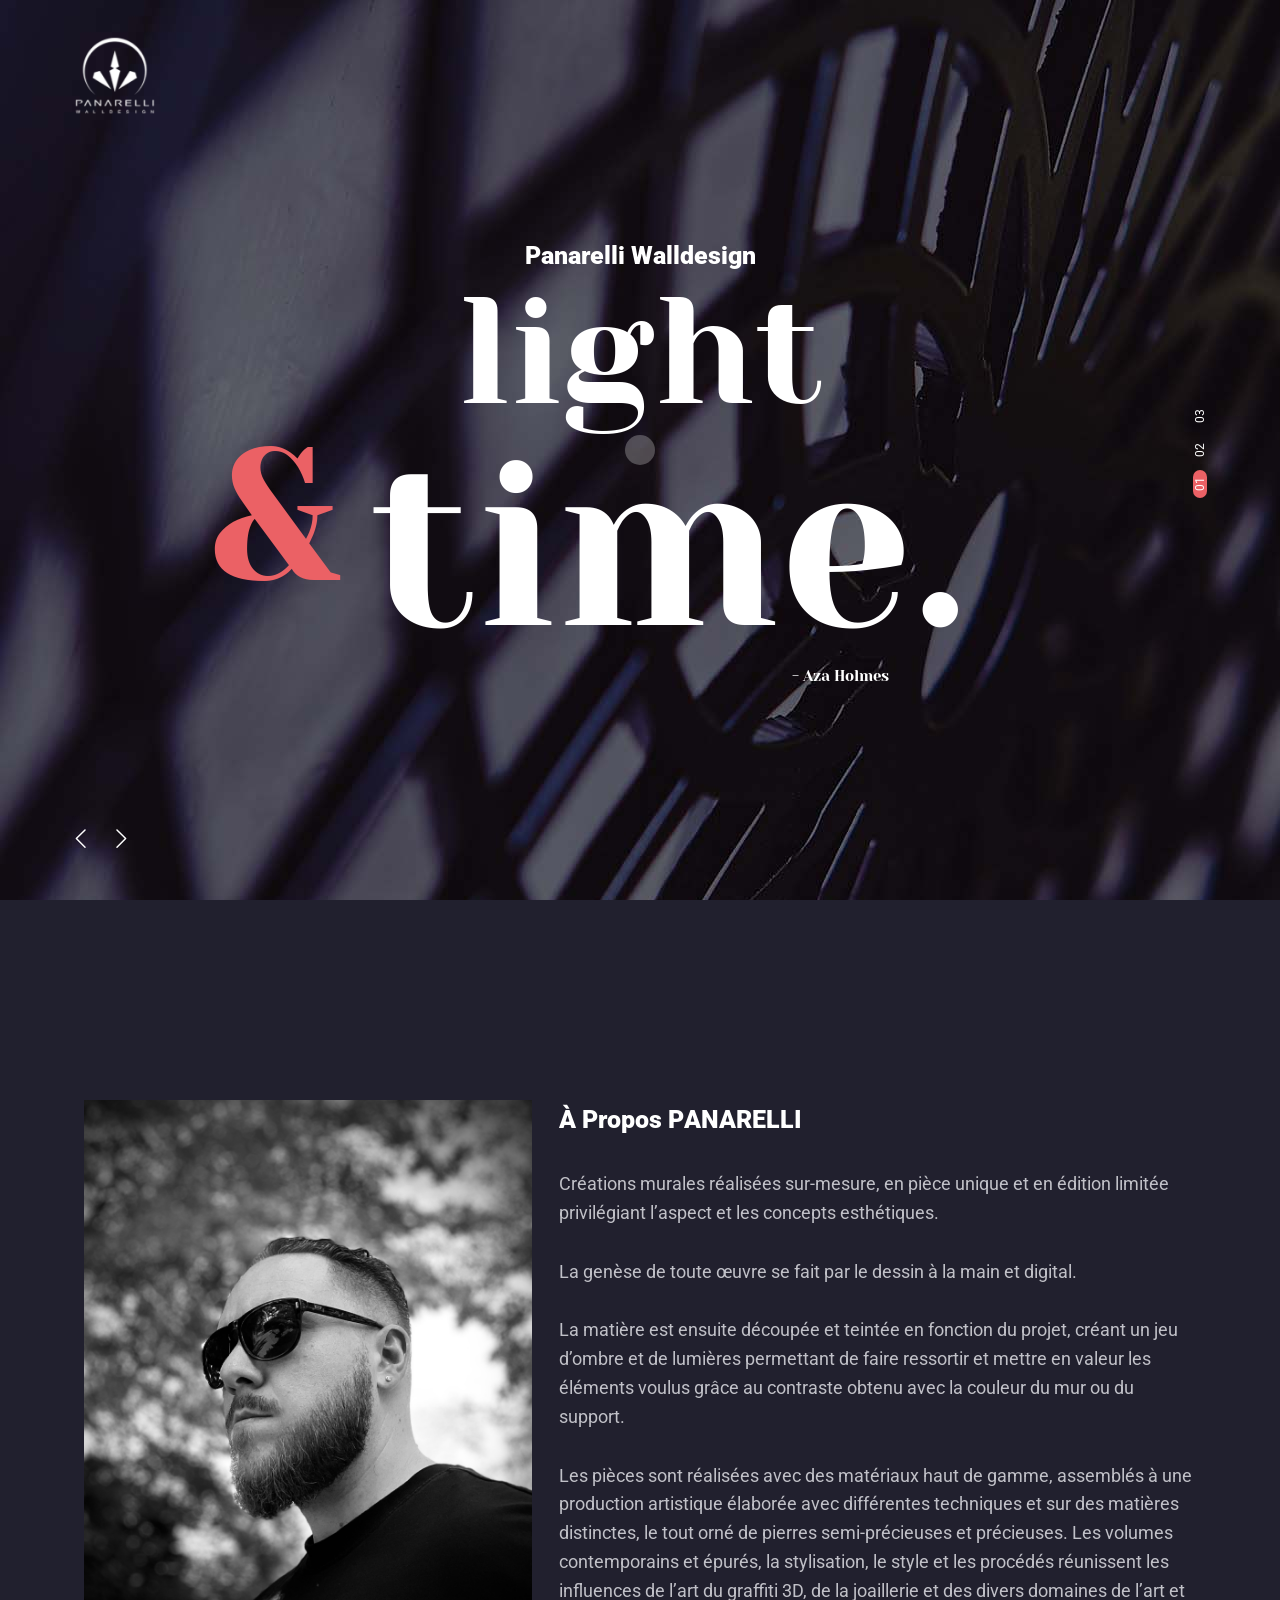
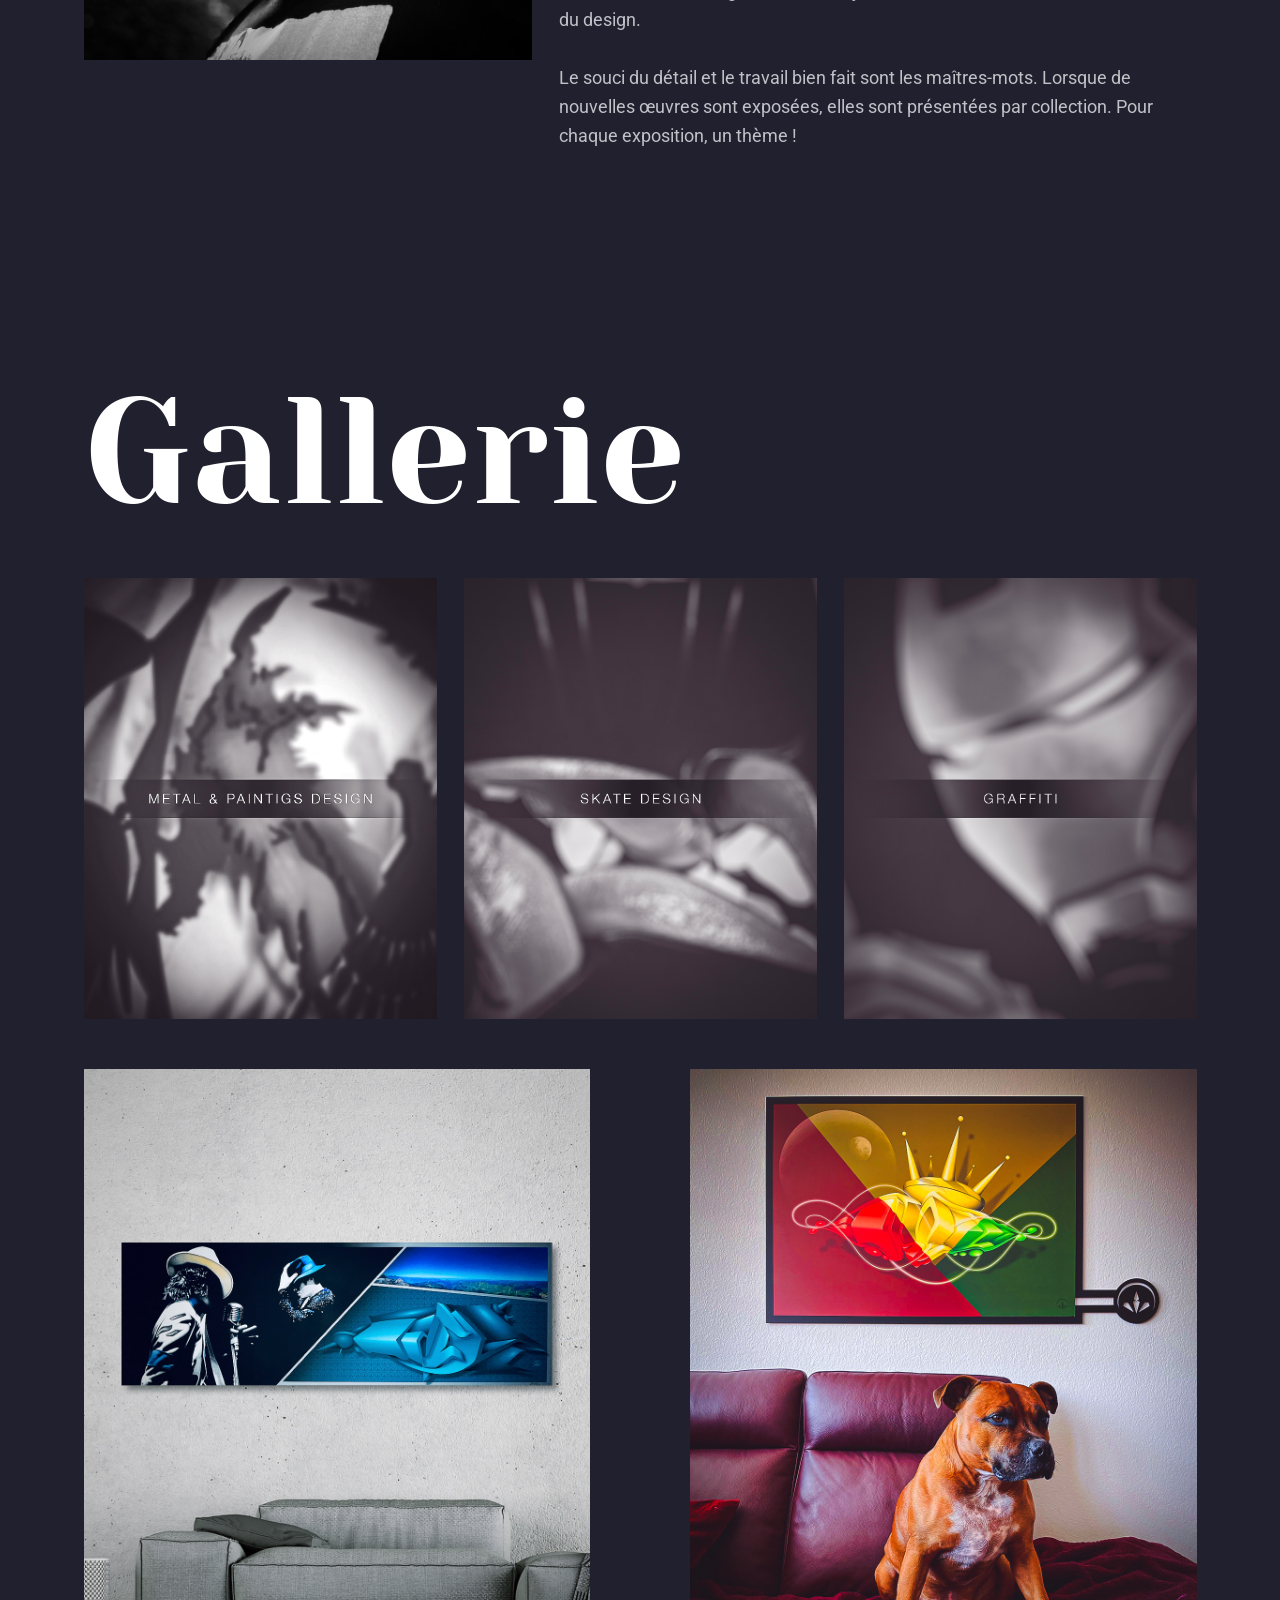
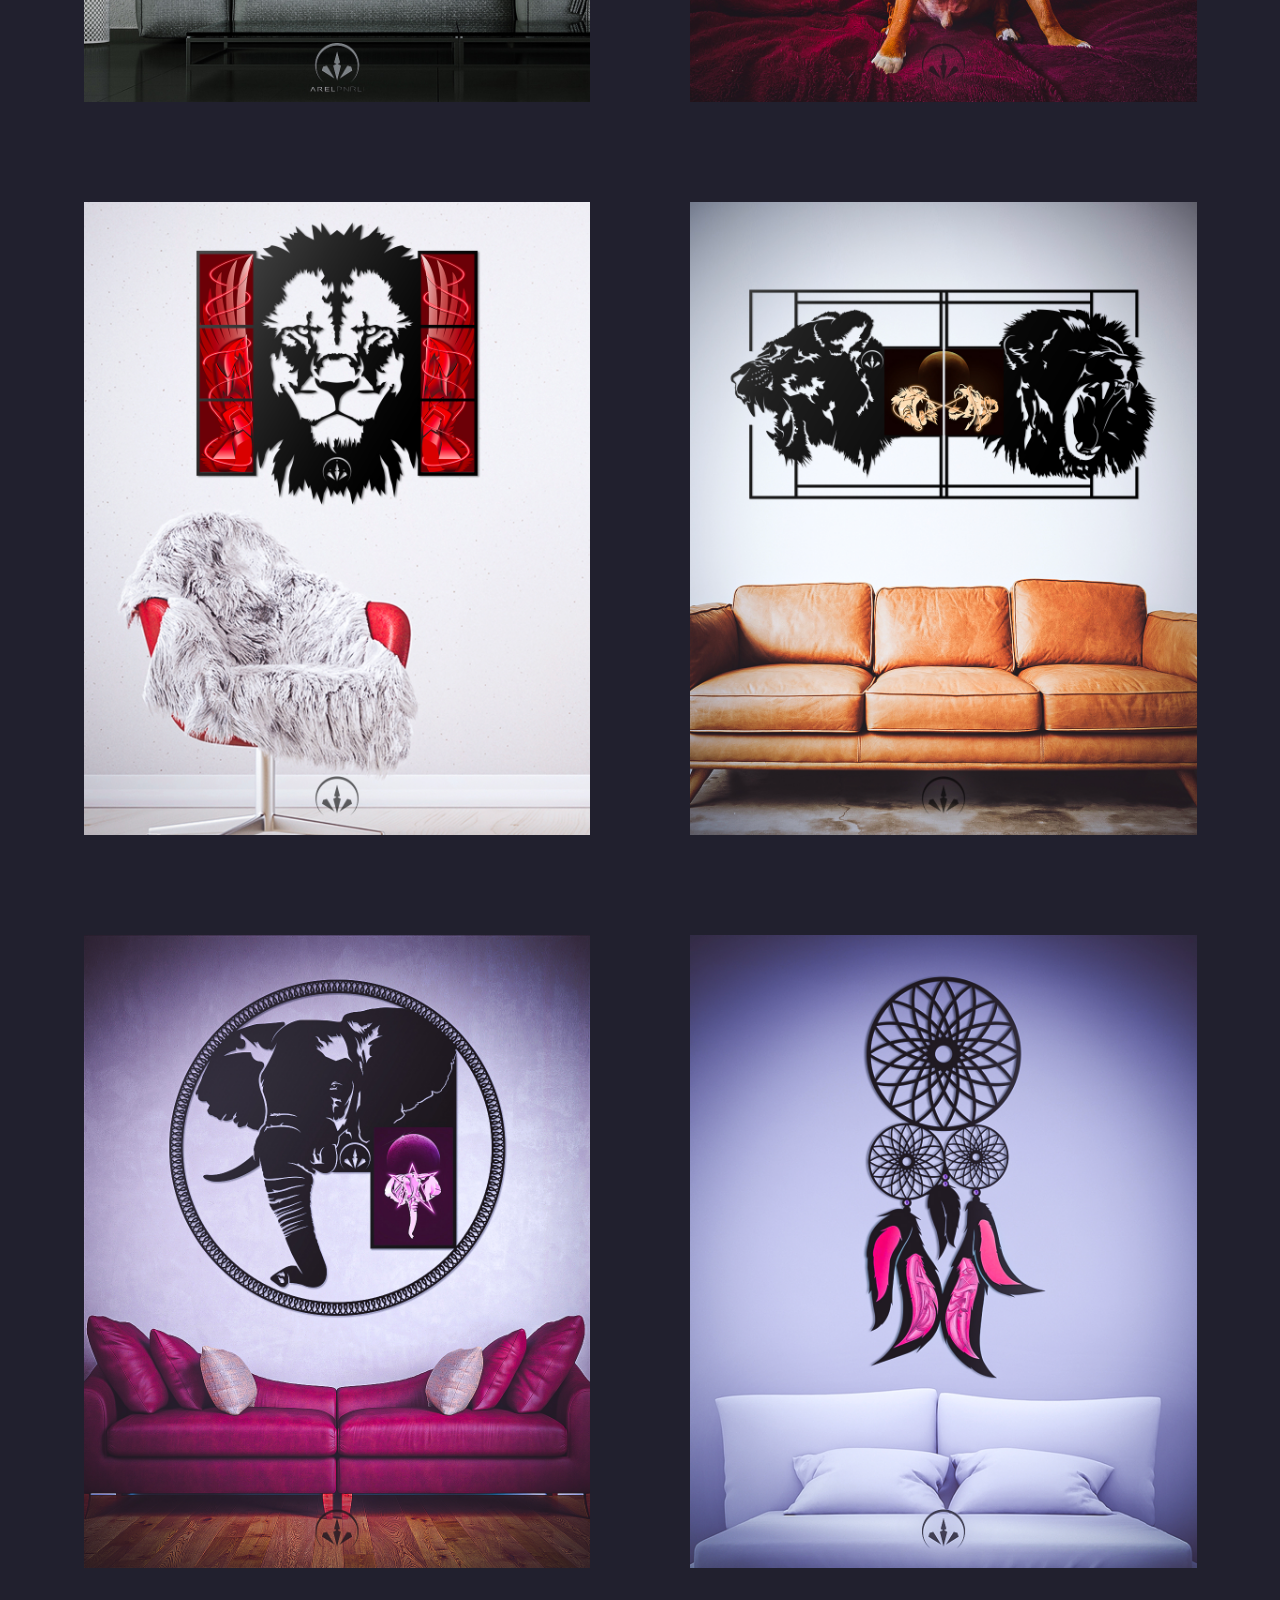
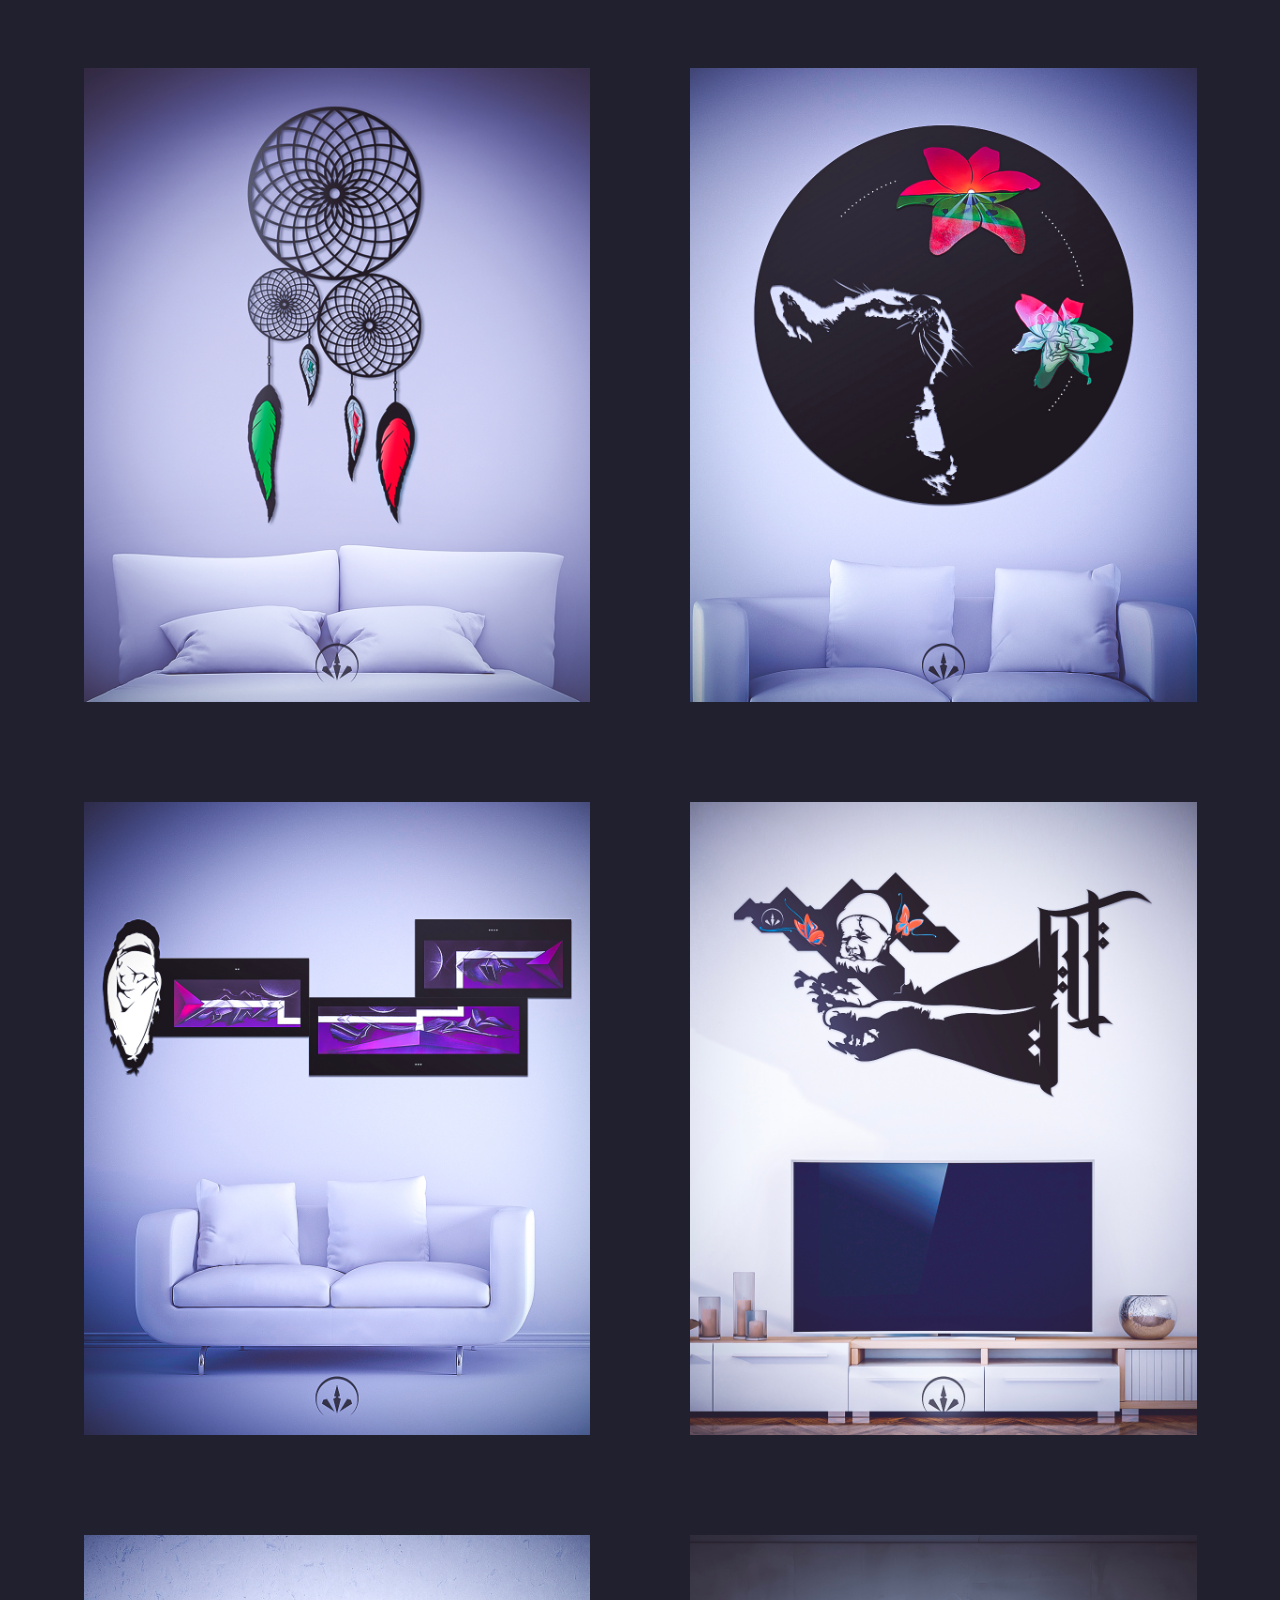
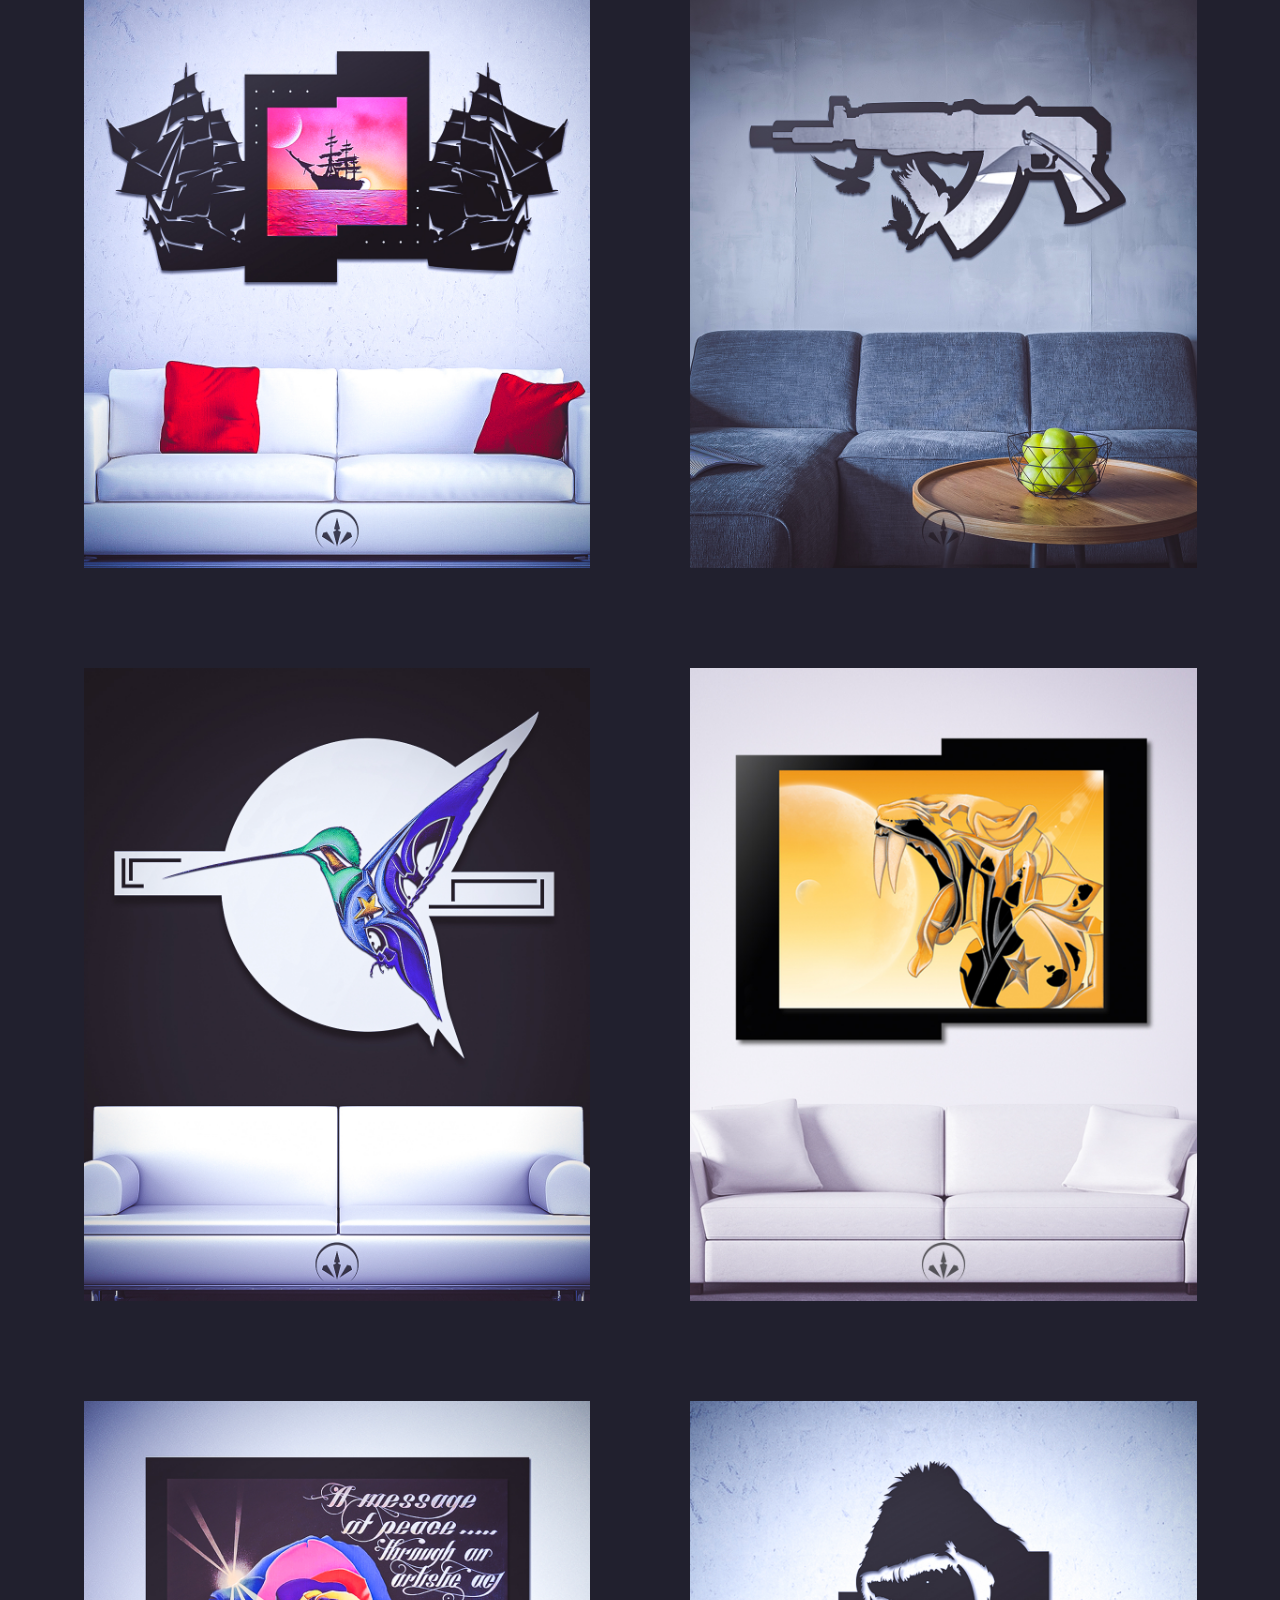
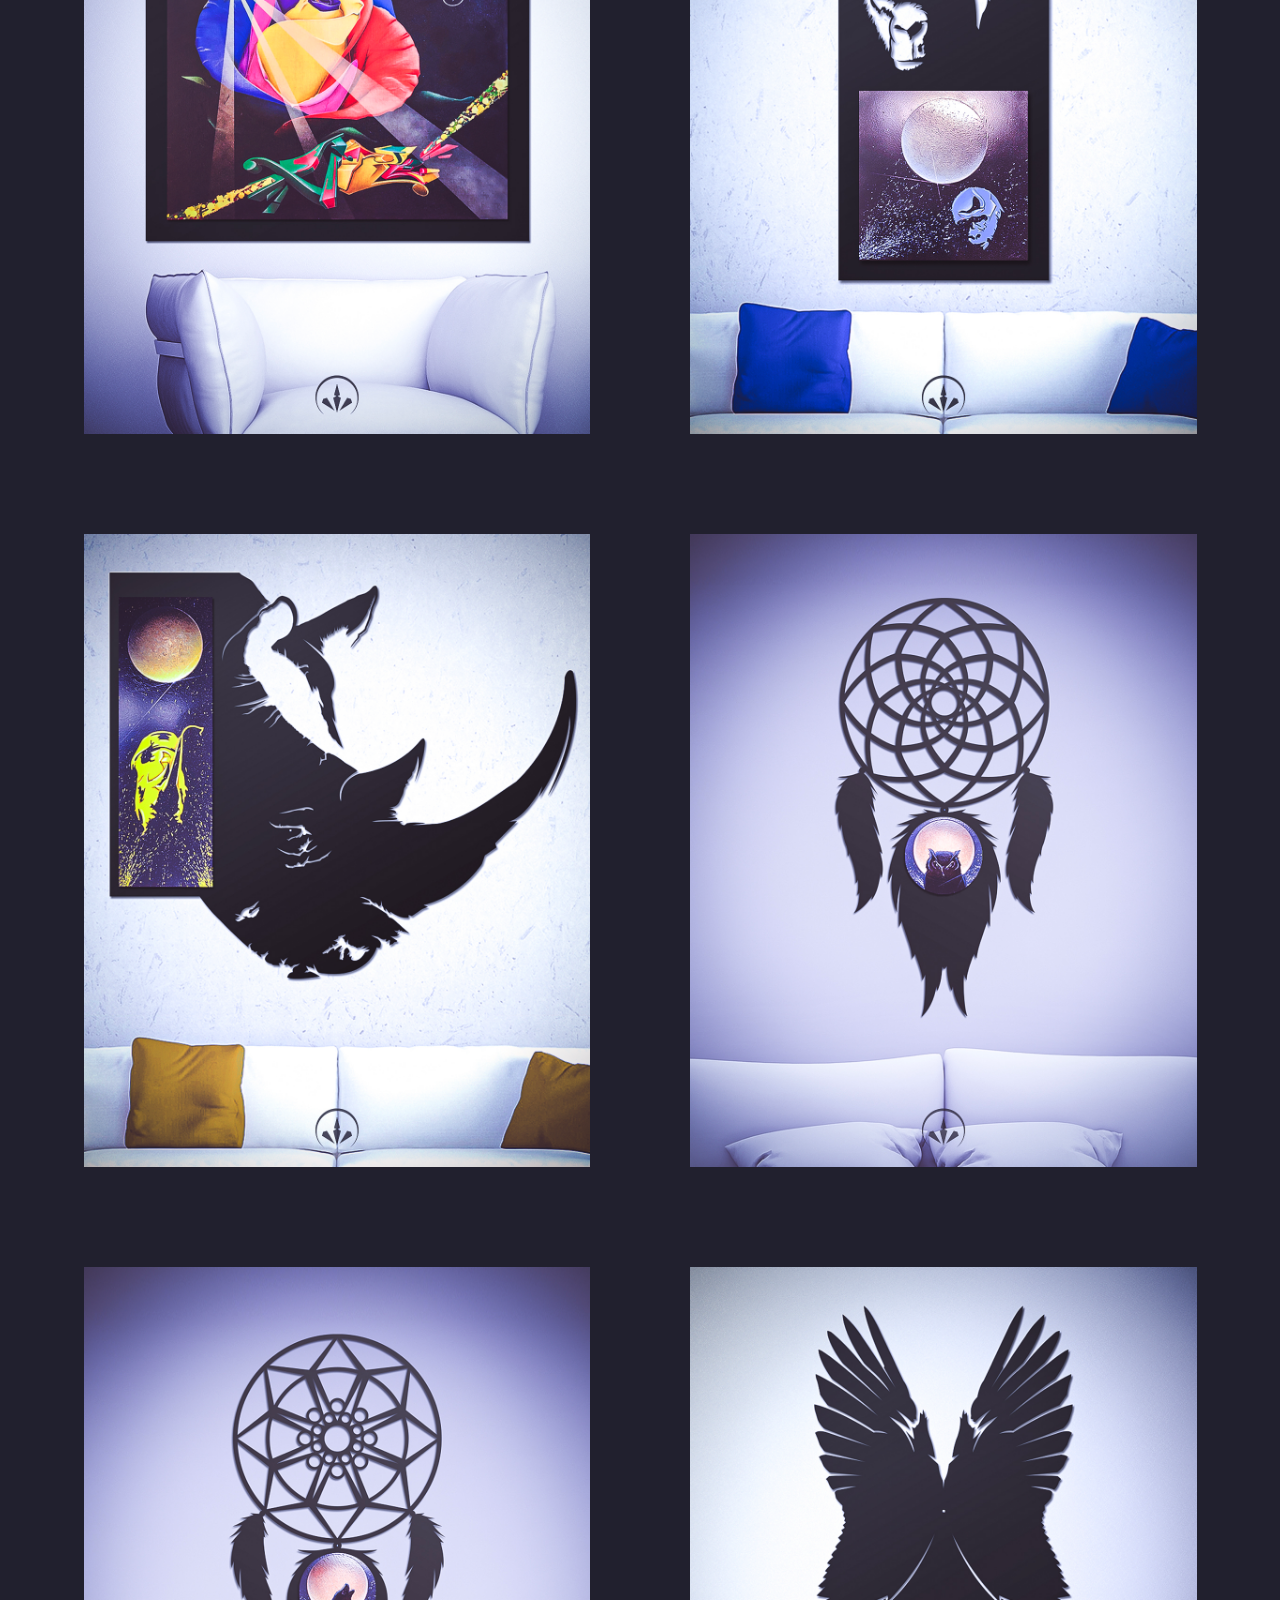
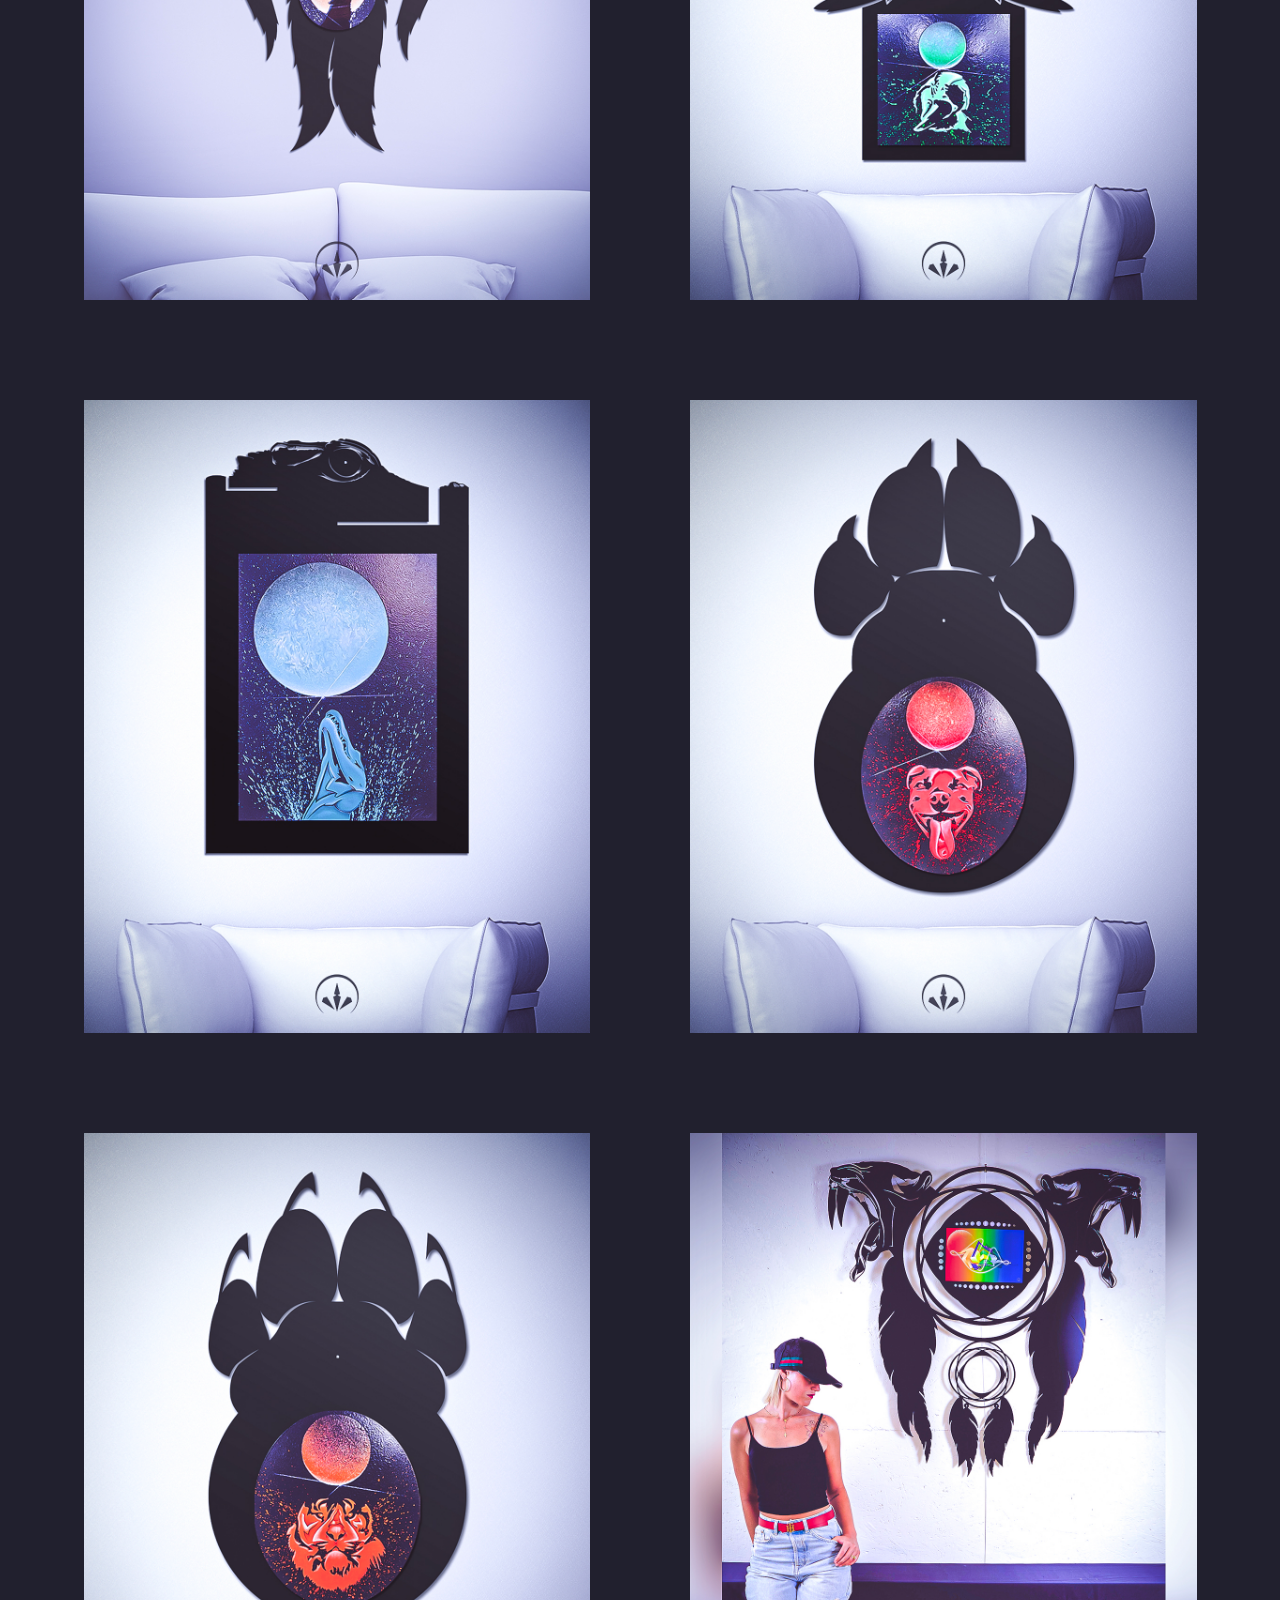
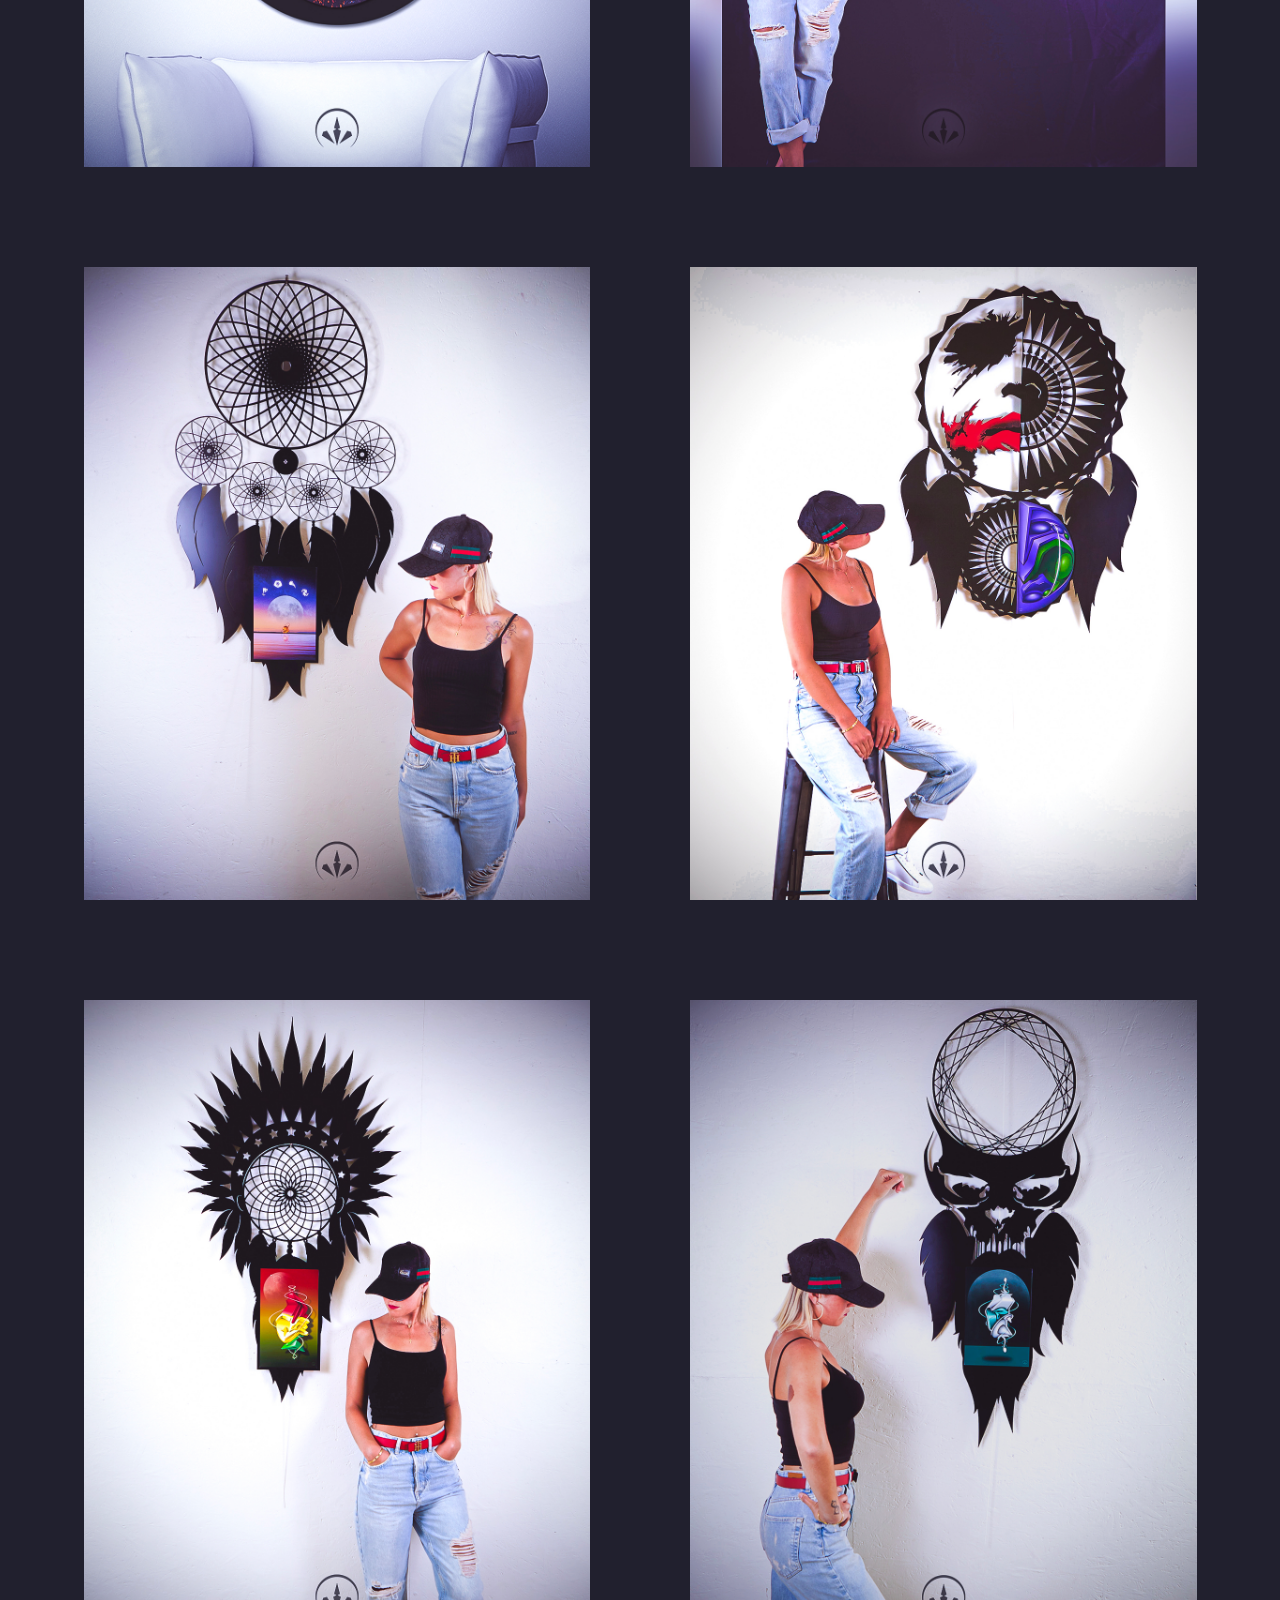
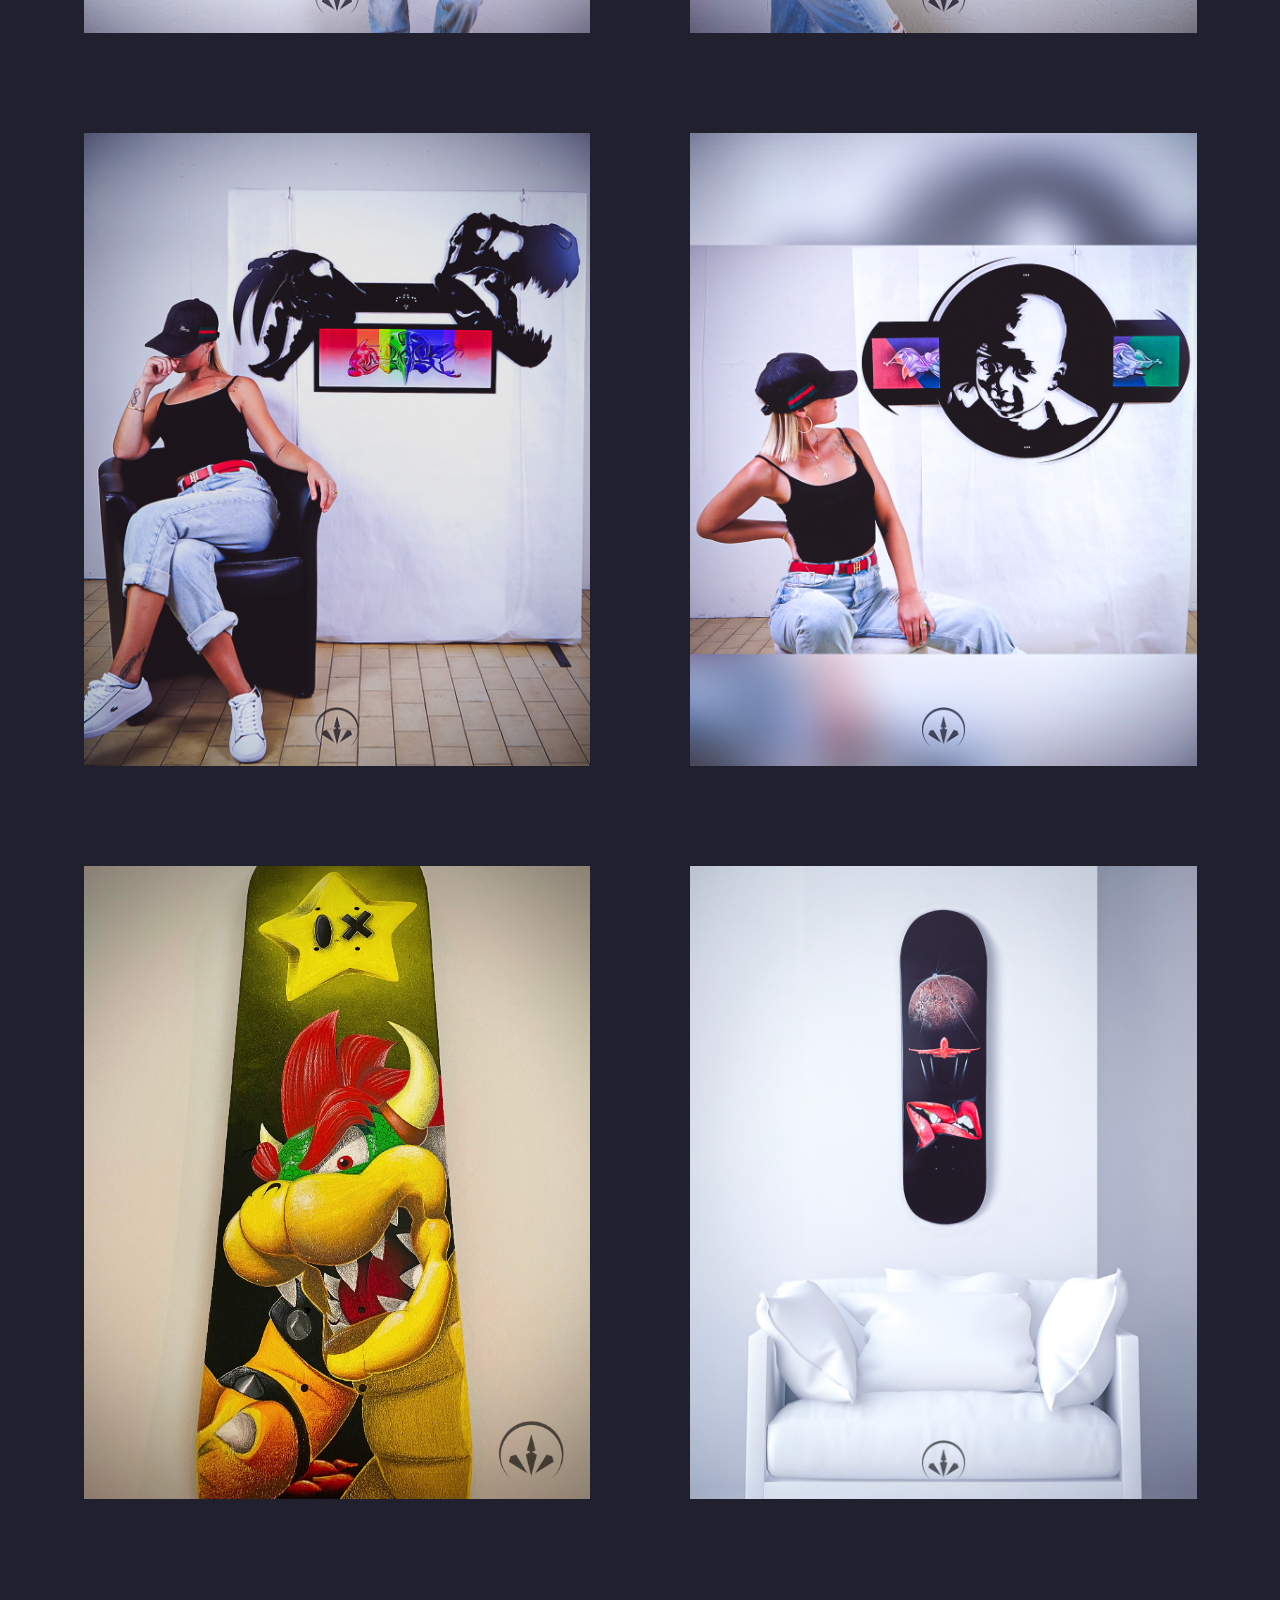
==== index.html @ 5416cdfe "Final Changes" ====
<!DOCTYPE html>
<html lang="en" xmlns="http://www.w3.org/1999/xhtml">
<head>
	<title>Panarelli Walldesign</title>
	<meta http-equiv="Content-Type" content="text/html; charset=utf-8">
	<meta http-equiv="X-UA-Compatible" content="IE=edge">
	<meta name="viewport" content="width=device-width, initial-scale=1">
	<meta name="HandheldFriendly" content="true">
	<meta name="author" content="beshleyua" />
	<meta name="description" content="Creative Agency Portfolio HTML5 Template. Best suited for Portfolio, Agency, Photography, Showcases." />
	
	<!-- fontawesome CSS -->
	<link rel="stylesheet" href="https://use.fontawesome.com/releases/v5.8.0/css/all.css">
	
	<!-- fonts googleapis CSS -->
	<link rel="preconnect" href="https://fonts.gstatic.com">
	<link href="https://fonts.googleapis.com/css2?family=Roboto:ital,wght@0,100;0,300;0,400;0,500;0,700;0,900;1,100;1,300;1,400;1,500;1,700;1,900&display=swap" rel="stylesheet">
	<link href="https://fonts.googleapis.com/css2?family=Yeseva+One&display=swap" rel="stylesheet">
	<link href="https://fonts.googleapis.com/css2?family=Mr+De+Haviland&display=swap" rel="stylesheet">
	
	<!-- Bootstrap CSS -->
	<link rel="stylesheet" href="css/bootstrap.min.css">
	
	<!-- CSS STYLES -->
	<link rel="stylesheet" href="css/animate.css">
	<link rel="stylesheet" href="css/magnific-popup.css">
	<link rel="stylesheet" href="css/splitting.css">
	<link rel="stylesheet" href="css/swiper.css">
	<link rel="stylesheet" href="css/main.css">
	
	<!--[if lt IE 9]>
	<script src="http://css3-mediaqueries-js.googlecode.com/svn/trunk/css3-mediaqueries.js"></script>
	<script src="http://html5shim.googlecode.com/svn/trunk/html5.js"></script>
	<![endif]-->
	
	<!-- Favicon -->
	<link rel="shortcut icon" href="favicon.ico" type="image/x-icon">
	<link rel="icon" href="favicon.ico" type="image/x-icon"> 

</head>

<body>
	<div class="page">

		<!-- Preloader -->
		<div class="preloader">
			<div class="centrize full-width">
				<div class="vertical-center">
					<div class="spinner"></div>
				</div>
			</div>
		</div>
		
		<!-- Header -->
		<header class="header">
		
			<!-- Navbar -->
			<div class="navbar">
		
				<!-- logo -->
				<div class="logo">
					<a href="index.html"><img src="images/loader-img.png" alt="" /></a>
				</div>
		
			</div>
		
		</header>
		
		<!-- Wrapper -->
		<div class="wrapper">

			<!-- Section Main Slider -->
			<div class="section main-slider" data-dispimgpath="images/pointilize.jpg">
				<div class="swiper-container">
					<div class="swiper-wrapper">

						<div class="swiper-slide" style="background-image: url(images/slider-2-bg.jpg);">

							<!-- image -->
							<div class="slide"><img src="images/started_slide1.jpg" class="main-slide-item__image" alt="" /></div>

							<!-- slide titles -->
							<div class="slide-titles">
								<div class="container">
									<div class="row">
										<div class="col-xs-12 col-sm-12 col-md-12 col-lg-12">

											<!-- title -->
											<div class="titles center">
												<div class="subtitle splitting-text-anim-1" data-splitting>Panarelli Walldesign</div>
												<div class="title">
													<div class="title-inner splitting-text-anim-2" data-splitting>
														light<br />
														<em>&</em> <strong>time.</strong>
													</div>
													<span class="author-text splitting-text-anim-1" data-splitting>- Aza Holmes</span>
												</div>
											</div>

										</div>
									</div>
								</div>
							</div>

						</div>

						<div class="swiper-slide">

							<!-- image -->
							<div class="slide"><img src="images/started_slide2.jpg" class="main-slide-item__image" alt="" /></div>

							<!-- slide titles -->
							<div class="slide-titles">
								<div class="container">
									<div class="row">
										<div class="col-xs-12 col-sm-12 col-md-12 col-lg-12">
									
											<div class="titles center">
												<div class="subtitle splitting-text-anim-1" data-splitting>Let’s</div>
												<div class="title">
													<div class="title-inner splitting-text-anim-2" data-splitting>
														have <br />
														fun.<br />
														be fit!
													</div>
												</div>
											</div>

										</div>
									</div>
								</div>
							</div>

						</div>

						<div class="swiper-slide">

							<!-- image -->
							<div class="slide"><img src="images/started_slide3.jpg" class="main-slide-item__image" alt="" /></div>

							<!-- slide titles -->
							<div class="slide-titles">
								<div class="container">
									<div class="row">
										<div class="col-xs-12 col-sm-12 col-md-12 col-lg-12">
									
											<div class="titles center">
												<div class="label splitting-text-anim-1" data-splitting>featured work</div>
												<div class="title">
													<div class="title-inner splitting-text-anim-2" data-splitting>
														God is in the details
													</div>
												</div>
												<div class="subtitle splitting-text-anim-1" data-splitting>Let’s create beautiful world</div>
											</div>

										</div>
									</div>
								</div>
							</div>

						</div>

					</div>

					<!-- pagination -->
					<div class="swiper-pagination scrolla-element-anim-1 scroll-animate" data-animate="active"></div>

					<!-- navigation -->
					<div class="swiper-buttons">
						<div class="swiper-button-prev scene-nav scene-nav--prev scrolla-element-anim-1 scroll-animate" data-animate="active"></div>
						<div class="swiper-button-next scene-nav scene-nav--next scrolla-element-anim-1 scroll-animate" data-animate="active"></div>
					</div>

				</div>

				<!-- slides -->
				<div class="canvas main-slider-items__image"></div>

			</div>

			<!-- Section Description -->
			<div class="section section-inner m-description">
				<div class="container">
					<div class="row">
						<div class="col-xs-12 col-sm-12 col-md-12 col-lg-5">
							
							<img src="images/propic.jpeg" alt="" />
						</div>
						<div class="col-xs-12 col-sm-12 col-md-12 col-lg-7">
							<div class="description-label splitting-text-anim-1 scroll-animate" data-splitting="chars" data-animate="active">
								À Propos PANARELLI
							</div>
							<div class="description-text scrolla-element-anim-1 scroll-animate" data-animate="active">
								<p>
									Créations murales réalisées sur-mesure, en pièce unique et en édition limitée privilégiant l’aspect et les concepts esthétiques.
								</p>
								<p>
									La genèse de toute œuvre se fait par le dessin à la main et digital.	
								</p>
								<p>
									La matière est ensuite découpée et teintée en fonction du projet, créant un jeu d’ombre et de lumières permettant de faire ressortir et mettre en valeur les éléments voulus grâce au contraste obtenu avec la couleur du mur ou du support.	
								</p>
								<p>
									Les pièces sont réalisées avec des matériaux haut de gamme, assemblés à une production artistique élaborée avec différentes techniques et sur des matières distinctes, le tout orné de pierres semi-précieuses et précieuses. Les volumes contemporains et épurés, la stylisation, le style et les procédés réunissent les influences de l’art du graffiti 3D, de la joaillerie et des divers domaines de l’art et du design.	
								</p>
								<p>
									Le souci du détail et le travail bien fait sont les maîtres-mots. Lorsque de nouvelles œuvres sont exposées, elles sont présentées par collection. Pour chaque exposition, un thème !	
								</p>
							</div>
						</div>
					</div>
				</div>
			</div>

			<!-- Section Started Heading -->
			<div class="section section-inner started-heading">
				<div class="container">
					<div class="row">
						<div class="col-xs-12 col-sm-12 col-md-12 col-lg-12">

							<!-- titles -->
							<div class="h-titles">
								<div class="h-subtitle red splitting-text-anim-1 scroll-animate" data-splitting="chars" data-animate="active">
									
								</div>
								<div class="h-title splitting-text-anim-2 scroll-animate" data-splitting="chars" data-animate="active">
									Gallerie
								</div>
							</div>

						</div>
					</div>
				</div>
			</div>

			<!--Portfolio Section-->
			<div class="section section-inner m-works">
				<div class="container">

					<!-- filter old -->
					<div class="filter-links filter-old">
						<a href="#" class="splitting-text-anim-1 scroll-animate active" data-href=".works-col" data-splitting="chars" data-animate="active">
							All
						</a>
						<a href="#" class="splitting-text-anim-1 scroll-animate" data-href=".metal" data-splitting="chars" data-animate="active">
							Metal Design
						</a>
						<a href="#" class="splitting-text-anim-1 scroll-animate" data-href=".skate" data-splitting="chars" data-animate="active">
							Skate Design
						</a>
						<a href="#" class="splitting-text-anim-1 scroll-animate" data-href=".graffiti" data-splitting="chars" data-animate="active">
							Graffiti
						</a>
					</div>

					<!-- filter old -->
					<div class="row filter-links filter-new">
						<a href="#" class="col splitting-text-anim-1 scroll-animate active" data-href=".metal" data-splitting="chars" data-animate="active">
							<img src="images/1metal_paintings_design/0.jpg" alt="" />
						</a>
						<a href="#" class="col splitting-text-anim-1 scroll-animate" data-href=".skate" data-splitting="chars" data-animate="active">
							<img src="images/2skate_design/0.jpg" alt="" />
						</a>
						<a href="#" class="col splitting-text-anim-1 scroll-animate" data-href=".graffiti" data-splitting="chars" data-animate="active">
							<img src="images/3graffiti/0.jpg" alt="" />
						</a>
					</div>

					<!-- works items -->
					<div class="works-items row classic column-2-offset">

						<div class="works-col col-xs-12 col-sm-6 col-md-6 col-lg-6 metal" id="metal_design">
							<div class="works-item scrolla-element-anim-1 scroll-animate" data-animate="active">
								<a href="#gallery-1" class="has-popup-gallery">
									<div class="image">
										<div class="img">
											<img src="images/1metal_paintings_design/1.sur_mesure/1.mj/1.jpg" alt="" />
										</div>
									</div>
									<div class="desc">
										<div class="category splitting-text-anim-3" data-splitting="words">
											Metal Design
										</div>
										<div class="name splitting-text-anim-3" data-splitting="words">
											Michael Jackson
										</div>
									</div>
								</a>
								<div id="gallery-1" class="mfp-hide">
									<a href="images/1metal_paintings_design/1.sur_mesure/1.mj/1.jpg"></a>
									<a href="images/1metal_paintings_design/1.sur_mesure/1.mj/2.jpeg"></a>
									<a href="images/1metal_paintings_design/1.sur_mesure/1.mj/3.jpeg"></a>
									<a href="images/1metal_paintings_design/1.sur_mesure/1.mj/4.jpeg"></a>
								</div>
							</div>
						</div>

						<div class="works-col col-xs-12 col-sm-6 col-md-6 col-lg-6 metal" id="metal_design">
							<div class="works-item scrolla-element-anim-1 scroll-animate" data-animate="active">
								<a href="#gallery-2" class="has-popup-gallery">
									<div class="image">
										<div class="img">
											<img src="images/1metal_paintings_design/1.sur_mesure/2.3D/45.jpg" alt="" />
										</div>
									</div>
									<div class="desc">
										<div class="category splitting-text-anim-3" data-splitting="words">
											Metal Design
										</div>
										<div class="name splitting-text-anim-3" data-splitting="words">
											3D
										</div>
									</div>
								</a>
								<div id="gallery-2" class="mfp-hide">
									<a href="images/1metal_paintings_design/1.sur_mesure/2.3D/45.jpg"></a>
									<a href="images/1metal_paintings_design/1.sur_mesure/2.3D/48.jpg"></a>
									<a href="images/1metal_paintings_design/1.sur_mesure/2.3D/49.jpg"></a>
								</div>
							</div>
						</div>

						<div class="works-col col-xs-12 col-sm-6 col-md-6 col-lg-6 metal" id="metal_design">
							<div class="works-item scrolla-element-anim-1 scroll-animate" data-animate="active">
								<a href="#gallery-3" class="has-popup-gallery">
									<div class="image">
										<div class="img">
											<img src="images/1metal_paintings_design/1.sur_mesure/3.generalion/1.jpg" alt="" />
										</div>
									</div>
									<div class="desc">
										<div class="category splitting-text-anim-3" data-splitting="words">
											Metal Design
										</div>
										<div class="name splitting-text-anim-3" data-splitting="words">
											Generalion
										</div>
									</div>
								</a>
								<div id="gallery-3" class="mfp-hide">
									<a href="images/1metal_paintings_design/1.sur_mesure/3.generalion/1.jpg"></a>
									<a href="images/1metal_paintings_design/1.sur_mesure/3.generalion/2.jpg"></a>
								</div>
							</div>
						</div>

						<div class="works-col col-xs-12 col-sm-6 col-md-6 col-lg-6 metal" id="metal_design">
							<div class="works-item scrolla-element-anim-1 scroll-animate" data-animate="active">
								<a href="#gallery-4" class="has-popup-gallery">
									<div class="image">
										<div class="img">
											<img src="images/1metal_paintings_design/1.sur_mesure/4.lions/1.jpg" alt="" />
										</div>
									</div>
									<div class="desc">
										<div class="category splitting-text-anim-3" data-splitting="words">
											Metal Design
										</div>
										<div class="name splitting-text-anim-3" data-splitting="words">
											Lions
										</div>
									</div>
								</a>
								<div id="gallery-4" class="mfp-hide">
									<a href="images/1metal_paintings_design/1.sur_mesure/4.lions/1.jpg"></a>
									<a href="images/1metal_paintings_design/1.sur_mesure/4.lions/2.jpg"></a>
									<a href="images/1metal_paintings_design/1.sur_mesure/4.lions/3.jpg"></a>
								</div>
							</div>
						</div>

						<div class="works-col col-xs-12 col-sm-6 col-md-6 col-lg-6 metal" id="metal_design">
							<div class="works-item scrolla-element-anim-1 scroll-animate" data-animate="active">
								<a href="#gallery-5" class="has-popup-gallery">
									<div class="image">
										<div class="img">
											<img src="images/1metal_paintings_design/1.sur_mesure/5.ele/1.jpg" alt="" />
										</div>
									</div>
									<div class="desc">
										<div class="category splitting-text-anim-3" data-splitting="words">
											Metal Design
										</div>
										<div class="name splitting-text-anim-3" data-splitting="words">
											Elephant
										</div>
									</div>
								</a>
								<div id="gallery-5" class="mfp-hide">
									<a href="images/1metal_paintings_design/1.sur_mesure/5.ele/1.jpg"></a>
									<a href="images/1metal_paintings_design/1.sur_mesure/5.ele/2.jpg"></a>
									<a href="images/1metal_paintings_design/1.sur_mesure/5.ele/3.jpg"></a>
									<a href="images/1metal_paintings_design/1.sur_mesure/5.ele/4.jpg"></a>
								</div>
							</div>
						</div>

						<div class="works-col col-xs-12 col-sm-6 col-md-6 col-lg-6 metal" id="metal_design">
							<div class="works-item scrolla-element-anim-1 scroll-animate" data-animate="active">
								<a href="#gallery-6" class="has-popup-gallery">
									<div class="image">
										<div class="img">
											<img src="images/1metal_paintings_design/1.sur_mesure/6.dreamcatcher/1.jpg" alt="" />
										</div>
									</div>
									<div class="desc">
										<div class="category splitting-text-anim-3" data-splitting="words">
											Metal Design
										</div>
										<div class="name splitting-text-anim-3" data-splitting="words">
											Dreamcatcher
										</div>
									</div>
								</a>
								<div id="gallery-6" class="mfp-hide">
									<a href="images/1metal_paintings_design/1.sur_mesure/6.dreamcatcher/1.jpg"></a>
									<a href="images/1metal_paintings_design/1.sur_mesure/6.dreamcatcher/2.jpg"></a>
									<a href="images/1metal_paintings_design/1.sur_mesure/6.dreamcatcher/3.jpg"></a>
								</div>
							</div>
						</div>

						<div class="works-col col-xs-12 col-sm-6 col-md-6 col-lg-6 metal" id="metal_design">
							<div class="works-item scrolla-element-anim-1 scroll-animate" data-animate="active">
								<a href="#gallery-7" class="has-popup-gallery">
									<div class="image">
										<div class="img">
											<img src="images/1metal_paintings_design/1.sur_mesure/7.the_dreamcatcher/1.jpg" alt="" />
										</div>
									</div>
									<div class="desc">
										<div class="category splitting-text-anim-3" data-splitting="words">
											Metal Design
										</div>
										<div class="name splitting-text-anim-3" data-splitting="words">
											The Dreamcatcher
										</div>
									</div>
								</a>
								<div id="gallery-7" class="mfp-hide">
									<a href="images/1metal_paintings_design/1.sur_mesure/7.the_dreamcatcher/1.jpg"></a>
									<a href="images/1metal_paintings_design/1.sur_mesure/7.the_dreamcatcher/2.jpg"></a>
									<a href="images/1metal_paintings_design/1.sur_mesure/7.the_dreamcatcher/3.jpg"></a>
								</div>
							</div>
						</div>

						<div class="works-col col-xs-12 col-sm-6 col-md-6 col-lg-6 metal" id="metal_design">
							<div class="works-item scrolla-element-anim-1 scroll-animate" data-animate="active">
								<a href="#gallery-8" class="has-popup-gallery">
									<div class="image">
										<div class="img">
											<img src="images/1metal_paintings_design/1.sur_mesure/8.cat/1.jpg" alt="" />
										</div>
									</div>
									<div class="desc">
										<div class="category splitting-text-anim-3" data-splitting="words">
											Metal Design
										</div>
										<div class="name splitting-text-anim-3" data-splitting="words">
											Cat 
										</div>
									</div>
								</a>
								<div id="gallery-8" class="mfp-hide">
									<a href="images/1metal_paintings_design/1.sur_mesure/8.cat/1.jpg"></a>
									<a href="images/1metal_paintings_design/1.sur_mesure/8.cat/2.jpg"></a>
									<a href="images/1metal_paintings_design/1.sur_mesure/8.cat/3.jpg"></a>
								</div>
							</div>
						</div>

						<div class="works-col col-xs-12 col-sm-6 col-md-6 col-lg-6 metal" id="metal_design">
							<div class="works-item scrolla-element-anim-1 scroll-animate" data-animate="active">
								<a href="#gallery-9" class="has-popup-gallery">
									<div class="image">
										<div class="img">
											<img src="images/1metal_paintings_design/1.sur_mesure/9.purple_triangle/1.jpg" alt="" />
										</div>
									</div>
									<div class="desc">
										<div class="category splitting-text-anim-3" data-splitting="words">
											Metal Design
										</div>
										<div class="name splitting-text-anim-3" data-splitting="words">
											Purple Triangle 
										</div>
									</div>
								</a>
								<div id="gallery-9" class="mfp-hide">
									<a href="images/1metal_paintings_design/1.sur_mesure/9.purple_triangle/1.jpg"></a>
									<a href="images/1metal_paintings_design/1.sur_mesure/9.purple_triangle/2.jpg"></a>
									<a href="images/1metal_paintings_design/1.sur_mesure/9.purple_triangle/3.jpg"></a>
								</div>
							</div>
						</div>

						<div class="works-col col-xs-12 col-sm-6 col-md-6 col-lg-6 metal" id="metal_design">
							<div class="works-item scrolla-element-anim-1 scroll-animate" data-animate="active">
								<a href="#gallery-10" class="has-popup-gallery">
									<div class="image">
										<div class="img">
											<img src="images/1metal_paintings_design/1.sur_mesure/10.mvscno/1.jpg" alt="" />
										</div>
									</div>
									<div class="desc">
										<div class="category splitting-text-anim-3" data-splitting="words">
											Metal Design
										</div>
										<div class="name splitting-text-anim-3" data-splitting="words">
											Mvscno
										</div>
									</div>
								</a>
								<div id="gallery-10" class="mfp-hide">
									<a href="images/1metal_paintings_design/1.sur_mesure/10.mvscno/1.jpg"></a>
									<a href="images/1metal_paintings_design/1.sur_mesure/10.mvscno/2.jpg"></a>
									<a href="images/1metal_paintings_design/1.sur_mesure/10.mvscno/3.jpg"></a>
									<a href="images/1metal_paintings_design/1.sur_mesure/10.mvscno/4.jpg"></a>
									<a href="images/1metal_paintings_design/1.sur_mesure/10.mvscno/5.jpg"></a>
								</div>
							</div>
						</div>

						<div class="works-col col-xs-12 col-sm-6 col-md-6 col-lg-6 metal" id="metal_design">
							<div class="works-item scrolla-element-anim-1 scroll-animate" data-animate="active">
								<a href="#gallery-11" class="has-popup-gallery">
									<div class="image">
										<div class="img">
											<img src="images/1metal_paintings_design/1.sur_mesure/11.nave/1.jpg" alt="" />
										</div>
									</div>
									<div class="desc">
										<div class="category splitting-text-anim-3" data-splitting="words">
											Metal Design
										</div>
										<div class="name splitting-text-anim-3" data-splitting="words">
											Nave
										</div>
									</div>
								</a>
								<div id="gallery-11" class="mfp-hide">
									<a href="images/1metal_paintings_design/1.sur_mesure/11.nave/1.jpg"></a>
									<a href="images/1metal_paintings_design/1.sur_mesure/11.nave/2.jpg"></a>
									<a href="images/1metal_paintings_design/1.sur_mesure/11.nave/3.jpg"></a>
								</div>
							</div>
						</div>

						<div class="works-col col-xs-12 col-sm-6 col-md-6 col-lg-6 metal" id="metal_design">
							<div class="works-item scrolla-element-anim-1 scroll-animate" data-animate="active">
								<a href="#gallery-12" class="has-popup-gallery">
									<div class="image">
										<div class="img">
											<img src="images/1metal_paintings_design/1.sur_mesure/12.akapeace/1.jpg" alt="" />
										</div>
									</div>
									<div class="desc">
										<div class="category splitting-text-anim-3" data-splitting="words">
											Metal Design
										</div>
										<div class="name splitting-text-anim-3" data-splitting="words">
											Akapeace
										</div>
									</div>
								</a>
								<div id="gallery-12" class="mfp-hide">
									<a href="images/1metal_paintings_design/1.sur_mesure/12.akapeace/1.jpg"></a>
									<a href="images/1metal_paintings_design/1.sur_mesure/12.akapeace/2.jpg"></a>
								</div>
							</div>
						</div>

						<div class="works-col col-xs-12 col-sm-6 col-md-6 col-lg-6 metal" id="metal_design">
							<div class="works-item scrolla-element-anim-1 scroll-animate" data-animate="active">
								<a href="#gallery-13" class="has-popup-gallery">
									<div class="image">
										<div class="img">
											<img src="images/1metal_paintings_design/1.sur_mesure/13.colibri/1.jpg" alt="" />
										</div>
									</div>
									<div class="desc">
										<div class="category splitting-text-anim-3" data-splitting="words">
											Metal Design
										</div>
										<div class="name splitting-text-anim-3" data-splitting="words">
											Colibri
										</div>
									</div>
								</a>
								<div id="gallery-13" class="mfp-hide">
									<a href="images/1metal_paintings_design/1.sur_mesure/13.colibri/1.jpg"></a>
									<a href="images/1metal_paintings_design/1.sur_mesure/13.colibri/2.jpg"></a>
								</div>
							</div>
						</div>

						<div class="works-col col-xs-12 col-sm-6 col-md-6 col-lg-6 metal" id="metal_design">
							<div class="works-item scrolla-element-anim-1 scroll-animate" data-animate="active">
								<a href="#gallery-14" class="has-popup-gallery">
									<div class="image">
										<div class="img">
											<img src="images/1metal_paintings_design/1.sur_mesure/14.saber/1.jpg" alt="" />
										</div>
									</div>
									<div class="desc">
										<div class="category splitting-text-anim-3" data-splitting="words">
											Metal Design
										</div>
										<div class="name splitting-text-anim-3" data-splitting="words">
											Saber
										</div>
									</div>
								</a>
								<div id="gallery-14" class="mfp-hide">
									<a href="images/1metal_paintings_design/1.sur_mesure/14.saber/1.jpg"></a>
									<a href="images/1metal_paintings_design/1.sur_mesure/14.saber/2.jpg"></a>
								</div>
							</div>
						</div>

						<div class="works-col col-xs-12 col-sm-6 col-md-6 col-lg-6 metal" id="metal_design">
							<div class="works-item scrolla-element-anim-1 scroll-animate" data-animate="active">
								<a href="#gallery-15" class="has-popup-gallery">
									<div class="image">
										<div class="img">
											<img src="images/1metal_paintings_design/1.sur_mesure/15.message_of_peace/1.jpg" alt="" />
										</div>
									</div>
									<div class="desc">
										<div class="category splitting-text-anim-3" data-splitting="words">
											Metal Design
										</div>
										<div class="name splitting-text-anim-3" data-splitting="words">
											Message of Peace
										</div>
									</div>
								</a>
								<div id="gallery-15" class="mfp-hide">
									<a href="images/1metal_paintings_design/1.sur_mesure/15.message_of_peace/1.jpg"></a>
									<a href="images/1metal_paintings_design/1.sur_mesure/15.message_of_peace/2.jpg"></a>
								</div>
							</div>
						</div>

						<div class="works-col col-xs-12 col-sm-6 col-md-6 col-lg-6 metal" id="metal_design">
							<div class="works-item scrolla-element-anim-1 scroll-animate" data-animate="active">
								<a href="#gallery-16" class="has-popup-gallery">
									<div class="image">
										<div class="img">
											<img src="images/1metal_paintings_design/2.collections/1.k_o_w/1.silverback/1.jpg" alt="" />
										</div>
									</div>
									<div class="desc">
										<div class="category splitting-text-anim-3" data-splitting="words">
											Metal Design
										</div>
										<div class="name splitting-text-anim-3" data-splitting="words">
											Silverback
										</div>
									</div>
								</a>
								<div id="gallery-16" class="mfp-hide">
									<a href="images/1metal_paintings_design/2.collections/1.k_o_w/1.silverback/1.jpg"></a>
									<a href="images/1metal_paintings_design/2.collections/1.k_o_w/1.silverback/2.jpg"></a>
									<a href="images/1metal_paintings_design/2.collections/1.k_o_w/1.silverback/3.jpg"></a>
									<a href="images/1metal_paintings_design/2.collections/1.k_o_w/1.silverback/4.jpg"></a>
									<a href="images/1metal_paintings_design/2.collections/1.k_o_w/1.silverback/5.jpg"></a>
								</div>
							</div>
						</div>

						<div class="works-col col-xs-12 col-sm-6 col-md-6 col-lg-6 metal" id="metal_design">
							<div class="works-item scrolla-element-anim-1 scroll-animate" data-animate="active">
								<a href="#gallery-17" class="has-popup-gallery">
									<div class="image">
										<div class="img">
											<img src="images/1metal_paintings_design/2.collections/1.k_o_w/2.rhino/1.jpg" alt="" />
										</div>
									</div>
									<div class="desc">
										<div class="category splitting-text-anim-3" data-splitting="words">
											Metal Design
										</div>
										<div class="name splitting-text-anim-3" data-splitting="words">
											Rhino
										</div>
									</div>
								</a>
								<div id="gallery-17" class="mfp-hide">
									<a href="images/1metal_paintings_design/2.collections/1.k_o_w/2.rhino/1.jpg"></a>
									<a href="images/1metal_paintings_design/2.collections/1.k_o_w/2.rhino/2.jpg"></a>
									<a href="images/1metal_paintings_design/2.collections/1.k_o_w/2.rhino/3.jpg"></a>
									<a href="images/1metal_paintings_design/2.collections/1.k_o_w/2.rhino/4.jpg"></a>
								</div>
							</div>
						</div>

						<div class="works-col col-xs-12 col-sm-6 col-md-6 col-lg-6 metal" id="metal_design">
							<div class="works-item scrolla-element-anim-1 scroll-animate" data-animate="active">
								<a href="#gallery-18" class="has-popup-gallery">
									<div class="image">
										<div class="img">
											<img src="images/1metal_paintings_design/2.collections/1.k_o_w/3.dreamhowl/1.jpg" alt="" />
										</div>
									</div>
									<div class="desc">
										<div class="category splitting-text-anim-3" data-splitting="words">
											Metal Design
										</div>
										<div class="name splitting-text-anim-3" data-splitting="words">
											Dreamhowl
										</div>
									</div>
								</a>
								<div id="gallery-18" class="mfp-hide">
									<a href="images/1metal_paintings_design/2.collections/1.k_o_w/3.dreamhowl/1.jpg"></a>
									<a href="images/1metal_paintings_design/2.collections/1.k_o_w/3.dreamhowl/2.jpg"></a>
									<a href="images/1metal_paintings_design/2.collections/1.k_o_w/3.dreamhowl/3.jpg"></a>
									<a href="images/1metal_paintings_design/2.collections/1.k_o_w/3.dreamhowl/4.jpg"></a>
								</div>
							</div>
						</div>

						<div class="works-col col-xs-12 col-sm-6 col-md-6 col-lg-6 metal" id="metal_design">
							<div class="works-item scrolla-element-anim-1 scroll-animate" data-animate="active">
								<a href="#gallery-19" class="has-popup-gallery">
									<div class="image">
										<div class="img">
											<img src="images/1metal_paintings_design/2.collections/1.k_o_w/4.dreamwolf/1.jpg" alt="" />
										</div>
									</div>
									<div class="desc">
										<div class="category splitting-text-anim-3" data-splitting="words">
											Metal Design
										</div>
										<div class="name splitting-text-anim-3" data-splitting="words">
											Dreamwolf
										</div>
									</div>
								</a>
								<div id="gallery-19" class="mfp-hide">
									<a href="images/1metal_paintings_design/2.collections/1.k_o_w/4.dreamwolf/1.jpg"></a>
									<a href="images/1metal_paintings_design/2.collections/1.k_o_w/4.dreamwolf/2.jpg"></a>
									<a href="images/1metal_paintings_design/2.collections/1.k_o_w/4.dreamwolf/3.jpg"></a>
									<a href="images/1metal_paintings_design/2.collections/1.k_o_w/4.dreamwolf/4.jpg"></a>
								</div>
							</div>
						</div>

						<div class="works-col col-xs-12 col-sm-6 col-md-6 col-lg-6 metal" id="metal_design">
							<div class="works-item scrolla-element-anim-1 scroll-animate" data-animate="active">
								<a href="#gallery-20" class="has-popup-gallery">
									<div class="image">
										<div class="img">
											<img src="images/1metal_paintings_design/2.collections/1.k_o_w/5.parrot/1.jpg" alt="" />
										</div>
									</div>
									<div class="desc">
										<div class="category splitting-text-anim-3" data-splitting="words">
											Metal Design
										</div>
										<div class="name splitting-text-anim-3" data-splitting="words">
											Parrot
										</div>
									</div>
								</a>
								<div id="gallery-20" class="mfp-hide">
									<a href="images/1metal_paintings_design/2.collections/1.k_o_w/5.parrot/1.jpg"></a>
									<a href="images/1metal_paintings_design/2.collections/1.k_o_w/5.parrot/2.jpg"></a>
									<a href="images/1metal_paintings_design/2.collections/1.k_o_w/5.parrot/3.jpg"></a>
									<a href="images/1metal_paintings_design/2.collections/1.k_o_w/5.parrot/4.jpg"></a>
								</div>
							</div>
						</div>

						<div class="works-col col-xs-12 col-sm-6 col-md-6 col-lg-6 metal" id="metal_design">
							<div class="works-item scrolla-element-anim-1 scroll-animate" data-animate="active">
								<a href="#gallery-21" class="has-popup-gallery">
									<div class="image">
										<div class="img">
											<img src="images/1metal_paintings_design/2.collections/1.k_o_w/6.croco/1.jpg" alt="" />
										</div>
									</div>
									<div class="desc">
										<div class="category splitting-text-anim-3" data-splitting="words">
											Metal Design
										</div>
										<div class="name splitting-text-anim-3" data-splitting="words">
											Crocodile
										</div>
									</div>
								</a>
								<div id="gallery-21" class="mfp-hide">
									<a href="images/1metal_paintings_design/2.collections/1.k_o_w/6.croco/1.jpg"></a>
									<a href="images/1metal_paintings_design/2.collections/1.k_o_w/6.croco/2.jpg"></a>
									<a href="images/1metal_paintings_design/2.collections/1.k_o_w/6.croco/3.jpg"></a>
									<a href="images/1metal_paintings_design/2.collections/1.k_o_w/6.croco/4.jpg"></a>
									<a href="images/1metal_paintings_design/2.collections/1.k_o_w/6.croco/5.jpg"></a>
								</div>
							</div>
						</div>

						<div class="works-col col-xs-12 col-sm-6 col-md-6 col-lg-6 metal" id="metal_design">
							<div class="works-item scrolla-element-anim-1 scroll-animate" data-animate="active">
								<a href="#gallery-22" class="has-popup-gallery">
									<div class="image">
										<div class="img">
											<img src="images/1metal_paintings_design/2.collections/1.k_o_w/7.dog/1.jpg" alt="" />
										</div>
									</div>
									<div class="desc">
										<div class="category splitting-text-anim-3" data-splitting="words">
											Metal Design
										</div>
										<div class="name splitting-text-anim-3" data-splitting="words">
											Dog
										</div>
									</div>
								</a>
								<div id="gallery-22" class="mfp-hide">
									<a href="images/1metal_paintings_design/2.collections/1.k_o_w/7.dog/1.jpg"></a>
									<a href="images/1metal_paintings_design/2.collections/1.k_o_w/7.dog/2.jpg"></a>
									<a href="images/1metal_paintings_design/2.collections/1.k_o_w/7.dog/3.jpg"></a>
									<a href="images/1metal_paintings_design/2.collections/1.k_o_w/7.dog/4.jpg"></a>
									<a href="images/1metal_paintings_design/2.collections/1.k_o_w/7.dog/5.jpg"></a>
									<a href="images/1metal_paintings_design/2.collections/1.k_o_w/7.dog/6.jpg"></a>
								</div>
							</div>
						</div>

						<div class="works-col col-xs-12 col-sm-6 col-md-6 col-lg-6 metal" id="metal_design">
							<div class="works-item scrolla-element-anim-1 scroll-animate" data-animate="active">
								<a href="#gallery-23" class="has-popup-gallery">
									<div class="image">
										<div class="img">
											<img src="images/1metal_paintings_design/2.collections/1.k_o_w/8.tiger/1.jpg" alt="" />
										</div>
									</div>
									<div class="desc">
										<div class="category splitting-text-anim-3" data-splitting="words">
											Metal Design
										</div>
										<div class="name splitting-text-anim-3" data-splitting="words">
											Tiger
										</div>
									</div>
								</a>
								<div id="gallery-23" class="mfp-hide">
									<a href="images/1metal_paintings_design/2.collections/1.k_o_w/8.tiger/1.jpg"></a>
									<a href="images/1metal_paintings_design/2.collections/1.k_o_w/8.tiger/2.jpg"></a>
									<a href="images/1metal_paintings_design/2.collections/1.k_o_w/8.tiger/3.jpg"></a>
									<a href="images/1metal_paintings_design/2.collections/1.k_o_w/8.tiger/4.jpg"></a>
									<a href="images/1metal_paintings_design/2.collections/1.k_o_w/8.tiger/5.jpg"></a>
								</div>
							</div>
						</div>

						<div class="works-col col-xs-12 col-sm-6 col-md-6 col-lg-6 metal" id="metal_design">
							<div class="works-item scrolla-element-anim-1 scroll-animate" data-animate="active">
								<a href="#gallery-24" class="has-popup-gallery">
									<div class="image">
										<div class="img">
											<img src="images/1metal_paintings_design/2.collections/2.c_m_d/1.wildream/1.jpg" alt="" />
										</div>
									</div>
									<div class="desc">
										<div class="category splitting-text-anim-3" data-splitting="words">
											Metal Design
										</div>
										<div class="name splitting-text-anim-3" data-splitting="words">
											Wildream
										</div>
									</div>
								</a>
								<div id="gallery-24" class="mfp-hide">
									<a href="images/1metal_paintings_design/2.collections/2.c_m_d/1.wildream/1.jpg"></a>
									<a href="images/1metal_paintings_design/2.collections/2.c_m_d/1.wildream/2.jpg"></a>
									<a href="images/1metal_paintings_design/2.collections/2.c_m_d/1.wildream/3.jpg"></a>
									<a href="images/1metal_paintings_design/2.collections/2.c_m_d/1.wildream/4.jpg"></a>
								</div>
							</div>
						</div>

						<div class="works-col col-xs-12 col-sm-6 col-md-6 col-lg-6 metal" id="metal_design">
							<div class="works-item scrolla-element-anim-1 scroll-animate" data-animate="active">
								<a href="#gallery-25" class="has-popup-gallery">
									<div class="image">
										<div class="img">
											<img src="images/1metal_paintings_design/2.collections/2.c_m_d/2.astrodream/1.jpg" alt="" />
										</div>
									</div>
									<div class="desc">
										<div class="category splitting-text-anim-3" data-splitting="words">
											Metal Design
										</div>
										<div class="name splitting-text-anim-3" data-splitting="words">
											Astrodream
										</div>
									</div>
								</a>
								<div id="gallery-25" class="mfp-hide">
									<a href="images/1metal_paintings_design/2.collections/2.c_m_d/2.astrodream/1.jpg"></a>
									<a href="images/1metal_paintings_design/2.collections/2.c_m_d/2.astrodream/2.jpg"></a>
									<a href="images/1metal_paintings_design/2.collections/2.c_m_d/2.astrodream/3.jpg"></a>
									<a href="images/1metal_paintings_design/2.collections/2.c_m_d/2.astrodream/4.jpg"></a>
								</div>
							</div>
						</div>

						<div class="works-col col-xs-12 col-sm-6 col-md-6 col-lg-6 metal" id="metal_design">
							<div class="works-item scrolla-element-anim-1 scroll-animate" data-animate="active">
								<a href="#gallery-26" class="has-popup-gallery">
									<div class="image">
										<div class="img">
											<img src="images/1metal_paintings_design/2.collections/2.c_m_d/3.jokdream/1.jpg" alt="" />
										</div>
									</div>
									<div class="desc">
										<div class="category splitting-text-anim-3" data-splitting="words">
											Metal Design
										</div>
										<div class="name splitting-text-anim-3" data-splitting="words">
											Jokdream
										</div>
									</div>
								</a>
								<div id="gallery-26" class="mfp-hide">
									<a href="images/1metal_paintings_design/2.collections/2.c_m_d/3.jokdream/1.jpg"></a>
									<a href="images/1metal_paintings_design/2.collections/2.c_m_d/3.jokdream/2.jpg"></a>
									<a href="images/1metal_paintings_design/2.collections/2.c_m_d/3.jokdream/3.jpg"></a>
									<a href="images/1metal_paintings_design/2.collections/2.c_m_d/3.jokdream/4.jpg"></a>
								</div>
							</div>
						</div>

						<div class="works-col col-xs-12 col-sm-6 col-md-6 col-lg-6 metal" id="metal_design">
							<div class="works-item scrolla-element-anim-1 scroll-animate" data-animate="active">
								<a href="#gallery-27" class="has-popup-gallery">
									<div class="image">
										<div class="img">
											<img src="images/1metal_paintings_design/2.collections/2.c_m_d/4.indiandream/1.jpg" alt="" />
										</div>
									</div>
									<div class="desc">
										<div class="category splitting-text-anim-3" data-splitting="words">
											Metal Design
										</div>
										<div class="name splitting-text-anim-3" data-splitting="words">
											Indiandream
										</div>
									</div>
								</a>
								<div id="gallery-27" class="mfp-hide">
									<a href="images/1metal_paintings_design/2.collections/2.c_m_d/4.indiandream/1.jpg"></a>
									<a href="images/1metal_paintings_design/2.collections/2.c_m_d/4.indiandream/2.jpg"></a>
									<a href="images/1metal_paintings_design/2.collections/2.c_m_d/4.indiandream/3.jpg"></a>
									<a href="images/1metal_paintings_design/2.collections/2.c_m_d/4.indiandream/4.jpg"></a>
								</div>
							</div>
						</div>

						<div class="works-col col-xs-12 col-sm-6 col-md-6 col-lg-6 metal" id="metal_design">
							<div class="works-item scrolla-element-anim-1 scroll-animate" data-animate="active">
								<a href="#gallery-28" class="has-popup-gallery">
									<div class="image">
										<div class="img">
											<img src="images/1metal_paintings_design/2.collections/2.c_m_d/5.skulldream/1.jpg" alt="" />
										</div>
									</div>
									<div class="desc">
										<div class="category splitting-text-anim-3" data-splitting="words">
											Metal Design
										</div>
										<div class="name splitting-text-anim-3" data-splitting="words">
											Skulldream
										</div>
									</div>
								</a>
								<div id="gallery-28" class="mfp-hide">
									<a href="images/1metal_paintings_design/2.collections/2.c_m_d/5.skulldream/1.jpg"></a>
									<a href="images/1metal_paintings_design/2.collections/2.c_m_d/5.skulldream/2.jpg"></a>
									<a href="images/1metal_paintings_design/2.collections/2.c_m_d/5.skulldream/3.jpg"></a>
									<a href="images/1metal_paintings_design/2.collections/2.c_m_d/5.skulldream/4.jpg"></a>
								</div>
							</div>
						</div>

						<div class="works-col col-xs-12 col-sm-6 col-md-6 col-lg-6 metal" id="metal_design">
							<div class="works-item scrolla-element-anim-1 scroll-animate" data-animate="active">
								<a href="#gallery-29" class="has-popup-gallery">
									<div class="image">
										<div class="img">
											<img src="images/1metal_paintings_design/2.collections/2.c_m_d/6.teethdream/1.jpg" alt="" />
										</div>
									</div>
									<div class="desc">
										<div class="category splitting-text-anim-3" data-splitting="words">
											Metal Design
										</div>
										<div class="name splitting-text-anim-3" data-splitting="words">
											Teethdream
										</div>
									</div>
								</a>
								<div id="gallery-29" class="mfp-hide">
									<a href="images/1metal_paintings_design/2.collections/2.c_m_d/6.teethdream/1.jpg"></a>
									<a href="images/1metal_paintings_design/2.collections/2.c_m_d/6.teethdream/2.jpg"></a>
									<a href="images/1metal_paintings_design/2.collections/2.c_m_d/6.teethdream/3.jpg"></a>
									<a href="images/1metal_paintings_design/2.collections/2.c_m_d/6.teethdream/4.jpg"></a>
								</div>
							</div>
						</div>

						<div class="works-col col-xs-12 col-sm-6 col-md-6 col-lg-6 metal" id="metal_design">
							<div class="works-item scrolla-element-anim-1 scroll-animate" data-animate="active">
								<a href="#gallery-30" class="has-popup-gallery">
									<div class="image">
										<div class="img">
											<img src="images/1metal_paintings_design/2.collections/2.c_m_d/7.babydream/1.jpg" alt="" />
										</div>
									</div>
									<div class="desc">
										<div class="category splitting-text-anim-3" data-splitting="words">
											Metal Design
										</div>
										<div class="name splitting-text-anim-3" data-splitting="words">
											Babydream
										</div>
									</div>
								</a>
								<div id="gallery-30" class="mfp-hide">
									<a href="images/1metal_paintings_design/2.collections/2.c_m_d/7.babydream/1.jpg"></a>
									<a href="images/1metal_paintings_design/2.collections/2.c_m_d/7.babydream/2.jpg"></a>
									<a href="images/1metal_paintings_design/2.collections/2.c_m_d/7.babydream/3.jpg"></a>
								</div>
							</div>
						</div>

						<div class="works-col col-xs-12 col-sm-6 col-md-6 col-lg-6 skate" id="skate">
							<div class="works-item scrolla-element-anim-1 scroll-animate" data-animate="active">
								<a href="#gallery-31" class="has-popup-gallery">
									<div class="image">
										<div class="img">
											<img src="images/2skate_design/1.bowser/1.jpeg" alt="" />
										</div>
									</div>
									<div class="desc">
										<div class="category splitting-text-anim-3" data-splitting="words">
											Skate Design
										</div>
										<div class="name splitting-text-anim-3" data-splitting="words">
											Bowser
										</div>
									</div>
								</a>
								<div id="gallery-31" class="mfp-hide">
									<a href="images/2skate_design/1.bowser/1.jpeg"></a>
									<a href="images/2skate_design/1.bowser/2.jpeg"></a>
									<a href="images/2skate_design/1.bowser/3.jpeg"></a>
									<a href="images/2skate_design/1.bowser/4.jpeg"></a>
								</div>
							</div>
						</div>

						<div class="works-col col-xs-12 col-sm-6 col-md-6 col-lg-6 skate" id="skate">
							<div class="works-item scrolla-element-anim-1 scroll-animate" data-animate="active">
								<a href="#gallery-32" class="has-popup-gallery">
									<div class="image">
										<div class="img">
											<img src="images/2skate_design/2.kiss/1.jpg" alt="" />
										</div>
									</div>
									<div class="desc">
										<div class="category splitting-text-anim-3" data-splitting="words">
											Skate Design
										</div>
										<div class="name splitting-text-anim-3" data-splitting="words">
											Kiss
										</div>
									</div>
								</a>
								<div id="gallery-32" class="mfp-hide">
									<a href="images/2skate_design/2.kiss/1.jpg"></a>
									<a href="images/2skate_design/2.kiss/2.jpg"></a>
									<a href="images/2skate_design/2.kiss/3.jpg"></a>
									<a href="images/2skate_design/2.kiss/4.jpg"></a>
								</div>
							</div>
						</div>

						<div class="works-col col-xs-12 col-sm-6 col-md-6 col-lg-6 graffiti" id="graffiti">
							<div class="works-item scrolla-element-anim-1 scroll-animate" data-animate="active">
								<a href="#gallery-33" class="has-popup-gallery">
									<div class="image">
										<div class="img">
											<img src="images/3graffiti/1.indian/1.jpeg" alt="" />
										</div>
									</div>
									<div class="desc">
										<div class="category splitting-text-anim-3" data-splitting="words">
											Graffiti
										</div>
										<div class="name splitting-text-anim-3" data-splitting="words">
											Indian
										</div>
									</div>
								</a>
								<div id="gallery-33" class="mfp-hide">
									<a href="images/3graffiti/1.indian/1.jpeg"></a>	
									<a href="images/3graffiti/1.indian/2.jpeg"></a>	
									<a href="images/3graffiti/1.indian/3.jpeg"></a>	
									<a href="images/3graffiti/1.indian/4.jpeg"></a>	
									<a href="images/3graffiti/1.indian/5.jpeg"></a>	
									<a href="images/3graffiti/1.indian/6.jpeg"></a>						
								</div>
							</div>
						</div>

						<div class="works-col col-xs-12 col-sm-6 col-md-6 col-lg-6 graffiti" id="graffiti">
							<div class="works-item scrolla-element-anim-1 scroll-animate" data-animate="active">
								<a href="#gallery-34" class="has-popup-gallery">
									<div class="image">
										<div class="img">
											<img src="images/3graffiti/2.joker/1.jpg" alt="" />
										</div>
									</div>
									<div class="desc">
										<div class="category splitting-text-anim-3" data-splitting="words">
											Graffiti
										</div>
										<div class="name splitting-text-anim-3" data-splitting="words">
											Joker
										</div>
									</div>
								</a>
								<div id="gallery-34" class="mfp-hide">
									<a href="images/3graffiti/2.joker/1.jpg"></a>	
									<a href="images/3graffiti/2.joker/2.jpg"></a>	
									<a href="images/3graffiti/2.joker/3.jpg"></a>					
								</div>
							</div>
						</div>

						<div class="works-col col-xs-12 col-sm-6 col-md-6 col-lg-6 graffiti" id="graffiti">
							<div class="works-item scrolla-element-anim-1 scroll-animate" data-animate="active">
								<a href="#gallery-35" class="has-popup-gallery">
									<div class="image">
										<div class="img">
											<img src="images/3graffiti/3.sig/1.jpg" alt="" />
										</div>
									</div>
									<div class="desc">
										<div class="category splitting-text-anim-3" data-splitting="words">
											Graffiti
										</div>
										<div class="name splitting-text-anim-3" data-splitting="words">
											Sig
										</div>
									</div>
								</a>
								<div id="gallery-35" class="mfp-hide">
									<a href="images/3graffiti/3.sig/1.jpg"></a>
									<a href="images/3graffiti/3.sig/2.jpg"></a>
									<a href="images/3graffiti/3.sig/3.jpg"></a>
									<a href="images/3graffiti/3.sig/4.jpg"></a>
									<a href="images/3graffiti/3.sig/5.jpg"></a>
									<a href="images/3graffiti/3.sig/6.jpg"></a>
									<a href="images/3graffiti/3.sig/7.jpg"></a>
									<a href="images/3graffiti/3.sig/8.jpg"></a>
									<a href="images/3graffiti/3.sig/9.jpg"></a>
									<a href="images/3graffiti/3.sig/10.jpg"></a>							
								</div>
							</div>
						</div>

						<div class="works-col col-xs-12 col-sm-6 col-md-6 col-lg-6 graffiti" id="graffiti">
							<div class="works-item scrolla-element-anim-1 scroll-animate" data-animate="active">
								<a href="#gallery-36" class="has-popup-gallery">
									<div class="image">
										<div class="img">
											<img src="images/3graffiti/4.thanos/1.jpeg" alt="" />
										</div>
									</div>
									<div class="desc">
										<div class="category splitting-text-anim-3" data-splitting="words">
											Graffiti
										</div>
										<div class="name splitting-text-anim-3" data-splitting="words">
											Thanos
										</div>
									</div>
								</a>
								<div id="gallery-36" class="mfp-hide">
									<a href="images/3graffiti/4.thanos/1.jpeg"></a>
									<a href="images/3graffiti/4.thanos/2.jpeg"></a>
								</div>
							</div>
						</div>

						<div class="works-col col-xs-12 col-sm-6 col-md-6 col-lg-6 graffiti" id="graffiti">
							<div class="works-item scrolla-element-anim-1 scroll-animate" data-animate="active">
								<a href="#gallery-37" class="has-popup-gallery">
									<div class="image">
										<div class="img">
											<img src="images/3graffiti/5.iron/1.jpg" alt="" />
										</div>
									</div>
									<div class="desc">
										<div class="category splitting-text-anim-3" data-splitting="words">
											Graffiti
										</div>
										<div class="name splitting-text-anim-3" data-splitting="words">
											iron
										</div>
									</div>
								</a>
								<div id="gallery-37" class="mfp-hide">
									<a href="images/3graffiti/5.iron/1.jpg"></a>
									<a href="images/3graffiti/5.iron/2.jpg"></a>
								</div>
							</div>
						</div>

						<div class="works-col col-xs-12 col-sm-6 col-md-6 col-lg-6 graffiti" id="graffiti">
							<div class="works-item scrolla-element-anim-1 scroll-animate" data-animate="active">
								<a href="#gallery-38" class="has-popup-gallery">
									<div class="image">
										<div class="img">
											<img src="images/3graffiti/6.grottes_gva/0.jpg" alt="" />
										</div>
									</div>
									<div class="desc">
										<div class="category splitting-text-anim-3" data-splitting="words">
											Graffiti
										</div>
										<div class="name splitting-text-anim-3" data-splitting="words">
											Grottes Gva
										</div>
									</div>
								</a>
								<div id="gallery-38" class="mfp-hide">
									<a href="images/3graffiti/6.grottes_gva/0.jpg"></a>
									<a href="images/3graffiti/6.grottes_gva/1.jpg"></a>
									<a href="images/3graffiti/6.grottes_gva/2.jpg"></a>
									<a href="images/3graffiti/6.grottes_gva/3.jpg"></a>
									<a href="images/3graffiti/6.grottes_gva/4.jpg"></a>
									<a href="images/3graffiti/6.grottes_gva/5.jpg"></a>
									<a href="images/3graffiti/6.grottes_gva/6.jpg"></a>
									<a href="images/3graffiti/6.grottes_gva/7.jpg"></a>
									<a href="images/3graffiti/6.grottes_gva/8.jpg"></a>								
								</div>
							</div>
						</div>

						<div class="works-col col-xs-12 col-sm-6 col-md-6 col-lg-6 graffiti" id="graffiti">
							<div class="works-item scrolla-element-anim-1 scroll-animate" data-animate="active">
								<a href="#gallery-39" class="has-popup-gallery">
									<div class="image">
										<div class="img">
											<img src="images/3graffiti/7.colors_hand.jpg" alt="" />
										</div>
									</div>
									<div class="desc">
										<div class="category splitting-text-anim-3" data-splitting="words">
											Graffiti
										</div>
										<div class="name splitting-text-anim-3" data-splitting="words">
											Colors Hand
										</div>
									</div>
								</a>
								<div id="gallery-39" class="mfp-hide">
									<a href="images/3graffiti/7.colors_hand.jpg"></a>						
								</div>
							</div>
						</div>

						<div class="works-col col-xs-12 col-sm-6 col-md-6 col-lg-6 graffiti" id="graffiti">
							<div class="works-item scrolla-element-anim-1 scroll-animate" data-animate="active">
								<a href="#gallery-40" class="has-popup-gallery">
									<div class="image">
										<div class="img">
											<img src="images/3graffiti/8.gnd.jpg" alt="" />
										</div>
									</div>
									<div class="desc">
										<div class="category splitting-text-anim-3" data-splitting="words">
											Graffiti
										</div>
										<div class="name splitting-text-anim-3" data-splitting="words">
											GND
										</div>
									</div>
								</a>
								<div id="gallery-40" class="mfp-hide">
									<a href="images/3graffiti/8.gnd.jpg"></a>						
								</div>
							</div>
						</div>

						<div class="works-col col-xs-12 col-sm-6 col-md-6 col-lg-6 graffiti" id="graffiti">
							<div class="works-item scrolla-element-anim-1 scroll-animate" data-animate="active">
								<a href="#gallery-41" class="has-popup-gallery">
									<div class="image">
										<div class="img">
											<img src="images/3graffiti/9.tucano2.jpg" alt="" />
										</div>
									</div>
									<div class="desc">
										<div class="category splitting-text-anim-3" data-splitting="words">
											Graffiti
										</div>
										<div class="name splitting-text-anim-3" data-splitting="words">
											Tucano 02
										</div>
									</div>
								</a>
								<div id="gallery-41" class="mfp-hide">
									<a href="images/3graffiti/9.tucano2.jpg"></a>						
								</div>
							</div>
						</div>

						<div class="works-col col-xs-12 col-sm-6 col-md-6 col-lg-6 graffiti" id="graffiti">
							<div class="works-item scrolla-element-anim-1 scroll-animate" data-animate="active">
								<a href="#gallery-34" class="has-popup-gallery">
									<div class="image">
										<div class="img">
											<img src="images/3graffiti/10.tucano.jpg" alt="" />
										</div>
									</div>
									<div class="desc">
										<div class="category splitting-text-anim-3" data-splitting="words">
											Graffiti
										</div>
										<div class="name splitting-text-anim-3" data-splitting="words">
											Tucano 01
										</div>
									</div>
								</a>
								<div id="gallery-34" class="mfp-hide">
									<a href="images/3graffiti/10.tucano.jpg"></a>						
								</div>
							</div>
						</div>

						<!--finish line-->

					</div>
				</div>
			</div>

			<!-- Section Partners -->
			<div class="section section-inner m-partners">
				<div class="container">
					<div class="row">
						<div class="col-xs-12 col-sm-12 col-md-12 col-lg-12">

							<!-- titles -->
							<div class="h-titles">
								<div class="h-subtitle red splitting-text-anim-1 scroll-animate" data-splitting="chars" data-animate="active">
									A Trusted
								</div>
								<div class="h-title splitting-text-anim-2 scroll-animate" data-splitting="chars" data-animate="active">
									partner
								</div>
								<div class="h-image" data-bottom-top="top: 0px;" data-top-bottom="top: -300px;">
									<div class="img scrolla-element-anim-1 scroll-animate" data-animate="active" style="background-image: url(images/brand-img1.jpg);"></div>
								</div>
							</div>

						</div>
					</div>
					<div class="row">
						<div class="col-xs-12 col-sm-12 col-md-12 col-lg-7 ms-auto">

							<!-- partners -->
							<div class="partners-box">

								<div class="text scrolla-element-anim-1 scroll-animate" data-animate="active">
									<p>
										Aliquam erat volutpat. Quisque vitae odio at odio congue elementum. Fusce purus nibh, bibendum non vehicula id, pretium quis sem.
									</p>
									<p>
										Pellentesque tincidAenean sollicitudin massa eget turpis pharetra
									</p>
								</div>

								<div class="partners-items row">

									<dic class="col-sm-3">
										<img src="images/collab1.png" alt="" />
									</dic>

									<dic class="col-sm-3">
										<img src="images/collab2.png" alt="" />
										<img class="mt-3" src="images/collab5.png" alt="" />
									</dic>

									<dic class="col-sm-3">
										<img src="images/collab3.png" alt="" />
									</dic>

									<dic class="col-sm-3">
										<img src="images/collab4.png" alt="" />
									</dic>

								</div>

							</div>

						</div>
					</div>
				</div>
			</div>
			
		</div>
		
		<!-- Footer -->
	    <div class="footer">
	    	<div class="container">
	    		<div class="row">
	    			<div class="col-xs-12 col-sm-12 col-md-12 col-lg-7">
	    
	    				<!-- titles -->
	    				<div class="h-titles">
	    					<div class="h-subtitle splitting-text-anim-1 scroll-animate" data-splitting="chars" data-animate="active">
	    						Say
	    					</div>
	    					<div class="h-title splitting-text-anim-2 scroll-animate" data-splitting="chars" data-animate="active">
	    						hello
	    					</div>
							<div class="contact-info">
								<i class="fas fa-map-marker-alt"></i>
								<a href="#">Geneva, Switzerland</a>
							</div>
							<div class="contact-info">
								<i class="fas fa-phone"></i>
								<a href="tel:+41764405073">+41 764 405 073</a>
							</div>
							<div class="contact-info">
								<i class="far fa-envelope"></i>
								<a href="mailto:contact@panarelli-walldesign.com">contact@panarelli-walldesign.com</a>
							</div>
							<div class="contact-info">
								<i class="fas fa-globe"></i>
								<a href="http://panarelli-walldesign.com" target="_blank">panarelli-walldesign.com</a>
							</div>
							<div class="contact-info">
								<i class="fab fa-instagram"></i>
								<a href="https://www.instagram.com/arelpnrli/" target="_blank">Instagram</a>
							</div>
							<div class="contact-info">
								<i class="fab fa-facebook-f"></i>
								<a href="https://web.facebook.com/panarelliwalldesign/" target="_blank">Facebook</a>
							</div>
	    				</div>
	    
	    			</div>
	    		</div>
	    	</div>
	    </div>

	</div>

	<!-- cursor --> 
	<div class="cursor"></div>

	<!-- Scripts -->
	<script src="js/jquery.min.js"></script>
	<script src="js/bootstrap.bundle.min.js"></script>
	<script src="js/jquery.validate.min.js"></script>
	<script src="js/swiper.min.js"></script>
	<script src="js/splitting.min.js"></script>
	<script src="js/TweenMax.min.js"></script>
	<script src="js/pixi.min.js"></script>
	<script src="js/cursor.js"></script>
	<script src="js/magnific-popup.js"></script>
	<script src="js/imagesloaded.pkgd.js"></script>
	<script src="js/isotope.pkgd.js"></script>
	<script src="js/jquery.scrolla.js"></script>
	<script src="js/skrollr.js"></script>
	<script src="js/main-slider.js"></script>
	<script src="js/full-slider.js"></script>
	<script src="js/half-slider.js"></script>
	<script src="js/ex-slider.js"></script>
	<script src="js/hero-started.js"></script>
	<script src="js/script.js"></script>
	<!--<script src="js/lazysizes.min.js" async=""></script>
	<script>
		/*Lazy*/
		document.addEventListener('lazybeforeunveil', function(e){
			var bg = e.target.getAttribute('data-bg');
			if(bg){
				e.target.style.backgroundImage = 'url(' + bg + ')';
			}
		});
	</script>-->

</body>
</html>
---- css/splitting.css ----
/* Recommended styles for Splitting */
.splitting .word,
.splitting .char {
  display: inline-block;
}

/* Psuedo-element chars */
.splitting .char {
  position: relative;
}

/**
 * Populate the psuedo elements with the character to allow for expanded effects
 * Set to `display: none` by default; just add `display: block` when you want
 * to use the psuedo elements
 */
.splitting .char::before,
.splitting .char::after {
  content: attr(data-char);
  position: absolute;
  top: 0;
  left: 0;
  visibility: hidden;
  transition: inherit;
  user-select: none;
}

/* Expanded CSS Variables */

.splitting {
  /* The center word index */
  --word-center: calc((var(--word-total) - 1) / 2);

  /* The center character index */
  --char-center: calc((var(--char-total) - 1) / 2);

  /* The center character index */
  --line-center: calc((var(--line-total) - 1) / 2);
}

.splitting .word {
  /* Pecent (0-1) of the word's position */
  --word-percent: calc(var(--word-index) / var(--word-total));

  /* Pecent (0-1) of the line's position */
  --line-percent: calc(var(--line-index) / var(--line-total));
}

.splitting .char {
  /* Percent (0-1) of the char's position */
  --char-percent: calc(var(--char-index) / var(--char-total));

  /* Offset from center, positive & negative */
  --char-offset: calc(var(--char-index) - var(--char-center));

  /* Absolute distance from center, only positive */
  --distance: calc(
     (var(--char-offset) * var(--char-offset)) / var(--char-center)
  );

  /* Distance from center where -1 is the far left, 0 is center, 1 is far right */
  --distance-sine: calc(var(--char-offset) / var(--char-center));

  /* Distance from center where 1 is far left/far right, 0 is center */
  --distance-percent: calc((var(--distance) / var(--char-center)));
}

.splitting.cells img { width: 100%; display: block; }

@supports ( display: grid ) {
  .splitting.cells {
    position: relative;
    overflow: hidden;
    background-size: cover;
    visibility: hidden;
  }

  .splitting .cell-grid {
    background: inherit;
    position: absolute;
    top: 0; 
    left: 0; 
    width: 100%; 
    height: 100%;
    display: grid;
    grid-template: repeat( var(--row-total), 1fr ) / repeat( var(--col-total), 1fr );
  }

  .splitting .cell {
    background: inherit;
    position: relative;
    overflow: hidden;
  }

  .splitting .cell-inner {
    background: inherit;
    position: absolute;
    visibility: visible;
    /* Size to fit the whole container size */
    width: calc(100% * var(--col-total));
    height: calc(100% * var(--row-total));
    /* Position properly */
    left: calc(-100% * var(--col-index));
    top: calc(-100% * var(--row-index));
  }

  /* Helper variables for advanced effects */
  .splitting .cell {
    --center-x: calc((var(--col-total) - 1) / 2);
    --center-y: calc((var(--row-total) - 1) / 2);

    /* Offset from center, positive & negative */
    --offset-x: calc(var(--col-index) - var(--center-x));
    --offset-y: calc(var(--row-index) - var(--center-y));

    /* Absolute distance from center, only positive */
    --distance-x: calc( (var(--offset-x) * var(--offset-x)) / var(--center-x) );

    /* Absolute distance from center, only positive */
    --distance-y: calc( (var(--offset-y) * var(--offset-y)) / var(--center-y) );
  }
}
---- css/main.css ----
/**
*	Oblo - Creative Agency & Portfolio Template (HTML)
*	Version: 1.1.0
*	Author: beshleyua
*	Author URL: http://themeforest.net/user/beshleyua
*	Copyright © Oblo by beshleyua. All Rights Reserved.
**/

/* TABLE OF CONTENTS
  - Base Styles
  |--Typography
  |--Alignment
  |--Wrapper
  |--Breadcrumbs
  |--Preloader
  |--Cursor
  |--Swiper
  |--Animations
  |--Alignment
  |--Alignment
  - Plugins
  - Header
  |--Menu Horizontal
  |--Menu Full Overlay
  - Footer
  - Pages
  |--Section Main Slider
  |--Section Full Slider
  |--Section Half Slider
  |--Section Inner Titles
  |--Section Started Heading
  |--Section Hero Started
  |--Section Profile
  |--Section Quote
  |--Section Experience
  |--Section Awwards
  |--Section Partners
  |--Section Newslatter
  |--Section Works
  |--Section Works Carousel
  |--Section Contacts Started
  |--Section Contacts Map
  |--Section Contacts Form
  |--Section Project Started
  |--Section Project Details
  |--Section Project Description
  |--Section Quote Large
  |--Section Image Large
  |--Section Video Large
  |--Section Gallery Carousel
  |--Section Gallery
  |--Section Navigation
  |--Section Archive
  |--Section Services
  |--Section Team
  |--Section Blog
  |--Section Sidebar
  - Responsive
*/


/**
* Base Styles
**/

* {
  outline: none;
  box-sizing: border-box;
  -webkit-box-sizing: border-box;
}

::-webkit-input-placeholder {
  color: rgba(255, 255, 255, 0.5);
}

::-moz-placeholder {
  color: rgba(255, 255, 255, 0.5);
}

:-moz-placeholder {
  color: rgba(255, 255, 255, 0.5);
}

:-ms-input-placeholder {
  color: rgba(255, 255, 255, 0.5);
}

html,
body {
  margin: 0;
  padding: 0;
  height: auto !important;
  background: #21202e;
  font-size: 18px;
  color: #c0c0c7;
  font-family: "Roboto", sans-serif;
  font-weight: 400;
  line-height: 1.6;
  -webkit-font-smoothing: antialiased;
  -webkit-text-size-adjust: 100%;
}

body.no-scroll {
  overflow: hidden;
}

a {
  color: #eb6165;
  text-decoration: none;
  cursor: pointer;
}

a:link {
  color: #eb6165;
}

a:active {
  color: #eb6165;
}

a:visited {
  color: #eb6165;
}

a:hover {
  text-decoration: underline;
}

a img {
  border: none;
}

img {
  max-width: 100%;
}

input,
textarea,
button {
  font-family: "Roboto";
}

label {
  cursor: pointer;
}

iframe {
  max-width: 100%;
}

.comment-form-cookies-consent input {
  margin-right: 10px;
  position: relative;
  top: 7px;
}

.comment-form-cookies-consent label {
  display: inline-block;
  vertical-align: top;
}

.clear {
  clear: both;
}

strong {
  font-weight: 700;
}

.canvas {
  pointer-events: none;
}

.canvas canvas {
  display: block;
  position: absolute;
  left: 0;
  top: 0;
  max-height: 100%;
  max-width: 100%;
  width: 100%;
  height: 100%;
  -o-object-fit: cover;
  object-fit: cover;
}


/* - Typography */

h1,
h2,
h3,
h4,
h5,
h6 {
  font-weight: 900;
  font-family: "Roboto";
  margin: 0;
  margin-top: 30px;
  margin-bottom: 30px;
  color: #FFF;
  line-height: 1.3;
}

h1 {
  font-size: 48px;
}

h2 {
  font-size: 42px;
}

h3 {
  font-size: 36px;
}

h4 {
  font-size: 30px;
}

h5 {
  font-size: 24px;
}

h6 {
  font-size: 18px;
}

.h2-title-size {
  font-size: 64px!important;
}

p {
  padding: 0;
  margin: 30px 0;
}

strong {
  font-weight: 700;
}

@media screen and (max-width: 720px) {
  h1 {
    font-size: 31px;
  }
  .h2-title-size {
    font-size: 40px!important;
  }
  h2 {
    font-size: 28px;
  }
  h3 {
    font-size: 25px;
  }
  h4 {
    font-size: 22px;
  }
  h5 {
    font-size: 19px;
  }
  h6 {
    font-size: 16px;
  }
}

a {
  color: #FFF;
  text-decoration: underline;
  outline: none;
}

a:hover {
  text-decoration: none;
  color: #eb6165;
}

a.btn,
.btn,
a.btn-link,
.btn-link,
button,
input[type="submit"] {
  padding: 0 50px;
  position: relative;
  overflow: hidden;
  display: inline-block;
  vertical-align: top;
  font-size: 18px;
  color: #FFF;
  font-weight: 900;
  height: 62px;
  line-height: 60px;
  text-align: center;
  text-decoration: none;
  border: 2px solid #eb6165;
  outline: none!important;
  box-shadow: none!important;
  cursor: pointer;
  border-radius: 0;
  -webkit-border-radius: 0;
  transition: all 0.7s cubic-bezier(0.3, 0, 0.3, 1);
  -webkit-transition: all 0.7s cubic-bezier(0.3, 0, 0.3, 1);
}

.readmore .btn-link {
  padding: 0 30px;
  height: 52px;
  line-height: 48px;
}

input[type="submit"] {
  background-color: #eb6165;
}

a.btn:before,
.btn:before,
a.btn-link:before,
.btn-link:before,
button:before {
  content: '';
  position: absolute;
  left: -10%;
  top: -40%;
  width: 120%;
  height: 120%;
  transition: all 0.7s cubic-bezier(0.3, 0, 0.3, 1);
  z-index: -1;
}

a.btn:hover,
.btn:hover,
a.btn-link:hover,
.btn-link:hover {
  color: #FFF;
}

a.btn:hover:before,
.btn:hover:before,
a.btn-link:hover:before,
.btn-link:hover:before {
  top: -20%;
  transform: translate3d(0, 0, 0) skew(0deg);
  -webkit-transform: translate3d(0, 0, 0) skew(0deg);
}

input[type="text"],
input[type="email"],
input[type="search"],
input[type="password"],
input[type="tel"],
input[type="address"],
input[type="number"],
textarea {
  position: relative;
  padding: 0 20px;
  display: block;
  width: 100%;
  height: 62px;
  font-family: "Roboto";
  font-size: 18px;
  color: #FFF;
  resize: none;
  outline: 0;
  background: none;
  border: 1px solid #c0c0c7;
  border-radius: 0;
  -moz-border-radius: 0;
  -webkit-border-radius: 0;
  -khtml-border-radius: 0;
  transition: all 0.7s cubic-bezier(0.3, 0, 0.3, 1);
  -moz-transition: all 0.7s cubic-bezier(0.3, 0, 0.3, 1);
  -webkit-transition: all 0.7s cubic-bezier(0.3, 0, 0.3, 1);
  -o-transition: all 0.7s cubic-bezier(0.3, 0, 0.3, 1);
}

input:focus,
textarea:focus {
  border-color: #FFF;
  color: #FFF;
}

textarea {
  height: 270px;
  padding-top: 15px;
  padding-bottom: 15px;
  resize: none;
}

label,
legend {
  display: block;
  padding-bottom: 10px;
  font-family: "Roboto";
  font-size: 18px;
}

fieldset {
  border-width: 0;
  padding: 0;
}

input[type="checkbox"],
input[type="radio"] {
  display: inline;
}

label.error {
  padding-top: 5px;
  font-family: "Roboto";
  font-size: 14px;
  color: red;
  display: none;
}

ul {
  list-style: disc;
  margin-top: 30px;
  margin-bottom: 30px;
  padding-left: 0px;
  list-style-position: inside;
}

ol {
  list-style: decimal;
  margin-top: 30px;
  margin-bottom: 30px;
  padding-left: 0px;
  list-style-position: inside;
}

ul ul,
ol ol,
ul ol,
ol ul {
  margin-top: 15px;
  margin-bottom: 15px;
  margin-left: 15px;
}

code {
  padding: 0 4px;
  font-size: 14px;
  font-style: italic;
  text-decoration: none;
  display: inline-block;
  vertical-align: middle;
  overflow: auto;
  max-width: 100%;
  white-space: nowrap;
}

pre {
  margin: 30px 0;
  padding: 0;
  max-width: 100%;
  overflow: auto;
  white-space: pre;
  font-size: 14px;
}

mark,
ins {
  background: #333;
  text-decoration: none;
}

dt {
  margin-bottom: 5px;
  font-weight: 700;
}

dd {
  margin-top: 0;
  margin-bottom: 30px;
  margin-left: 30px;
}

.block-quote,
blockquote,
.block-quote,
.wp-block-quote,
.wp-block-quote.is-large,
.wp-block-quote.is-style-large,
.wp-block-pullquote {
  position: relative;
  margin: 50px 0;
  padding: 0 50px;
  padding-top: 35px;
  font-family: "Roboto";
  font-size: 25px;
  line-height: 1.3;
  color: #FFF;
  font-weight: 900;
}

.block-quote:before,
blockquote:before,
.block-quote:before,
.wp-block-quote:before,
.wp-block-quote.is-large:before,
.wp-block-quote.is-style-large:before,
.wp-block-pullquote:before {
  content: '';
  position: absolute;
  top: 0;
  left: 0;
  width: 37px;
  height: 32px;
  background: url(../images/quote_ic.png) no-repeat;
  background-size: contain;
}

.block-quote p,
blockquote p,
.block-quote p,
.wp-block-quote p,
.wp-block-quote.is-large p,
.wp-block-quote.is-style-large p,
.wp-block-pullquote p {
  font-size: 25px;
  margin-bottom: 0;
  font-style: normal;
}

@media only screen and (max-width: 576px) {
  .contact-info{
    padding-top: 10px;
    padding-bottom: 10px;
  }

  .contact-info a{
    text-decoration: none;
    margin-left: 10px;
    color: #c0c0c7;
  }
  .block-quote,
  blockquote,
  .block-quote,
  .wp-block-quote,
  .wp-block-quote.is-large,
  .wp-block-quote.is-style-large,
  .wp-block-pullquote {
    font-size: 20px;
    margin: 20px 0;
  }
  .block-quote p,
  blockquote p,
  .block-quote p,
  .wp-block-quote p,
  .wp-block-quote.is-large p,
  .wp-block-quote.is-style-large p,
  .wp-block-pullquote p {
    font-size: 20px;
  }
  .block-quote p br,
  blockquote p br,
  .block-quote p br,
  .wp-block-quote p br,
  .wp-block-quote.is-large p br,
  .wp-block-quote.is-style-large p br,
  .wp-block-pullquote p br {
    display: none;
  }
}

.block-quote cite,
blockquote cite,
.block-quote cite,
.wp-block-quote cite,
.wp-block-quote.is-large cite,
.wp-block-quote.is-style-large cite,
.wp-block-pullquote cite {
  font-family: "Yeseva One";
  font-size: 16px;
  font-style: normal;
  display: block;
  margin-top: 15px;
  position: relative;
  text-align: left;
  font-weight: 400;
}

.block-quote cite em,
blockquote cite em,
.block-quote cite em,
.wp-block-quote cite em,
.wp-block-quote.is-large cite em,
.wp-block-quote.is-style-large cite em,
.wp-block-pullquote cite {
  font-style: normal;
}

/*.block-quote.has-background:before,
.wp-block-quote.has-background:before,
.wp-block-quote.is-large.has-background:before,
.wp-block-quote.is-style-large.has-background:before,
.wp-block-pullquote.has-background:before,
blockquote.has-background:before {
  display: none;
}*/

.block-quote.has-background blockquote,
.wp-block-quote.has-background blockquote,
.wp-block-quote.is-large.has-background blockquote,
.wp-block-quote.is-style-large.has-background blockquote,
.wp-block-pullquote.has-background blockquote,
blockquote.has-background blockquote {
  padding: 20px 0;
}

.block-quote.has-background:before,
.wp-block-quote.has-background:before,
.wp-block-quote.is-large.has-background:before,
.wp-block-quote.is-style-large.has-background:before,
.wp-block-pullquote.has-background:before,
blockquote.has-background:before {
  left: 10px;
  top: 10px;
}

.block-quote.has-text-align-right::before,
.wp-block-quote.has-text-align-right::before,
.wp-block-pullquote.has-text-align-right::before,
blockquote.has-text-align-right::before {
  left: auto;
  right: 0;
}

.block-quote.has-text-align-right cite,
.wp-block-quote.has-text-align-right cite,
.wp-block-quote.is-large.has-text-align-right cite,
.wp-block-quote.is-style-large.has-text-align-right cite,
.wp-block-pullquote.has-text-align-right cite,
blockquote.has-text-align-right cite {
  text-align: right;
}

.block-quote cite br,
.wp-block-quote cite br,
.wp-block-quote.is-large cite br,
.wp-block-quote.is-style-large cite br,
.wp-block-pullquote cite br,
blockquote cite br {
  display: none;
}

.wp-block-pullquote {
  padding: 30px;
  text-align: left;
}

.wp-block-pullquote blockquote {
  margin-top: 0;
  margin-bottom: 0;
  padding-top: 0;
  padding-bottom: 0;
  border: none;
}

.wp-block-pullquote blockquote:before {
  display: none;
}

.wp-block-cover-image .wp-block-subhead:not(.has-text-color),
.wp-block-cover-image h1:not(.has-text-color),
.wp-block-cover-image h2:not(.has-text-color),
.wp-block-cover-image h3:not(.has-text-color),
.wp-block-cover-image h4:not(.has-text-color),
.wp-block-cover-image h5:not(.has-text-color),
.wp-block-cover-image h6:not(.has-text-color),
.wp-block-cover-image p:not(.has-text-color),
.wp-block-cover .wp-block-subhead:not(.has-text-color),
.wp-block-cover h1:not(.has-text-color),
.wp-block-cover h2:not(.has-text-color),
.wp-block-cover h3:not(.has-text-color),
.wp-block-cover h4:not(.has-text-color),
.wp-block-cover h5:not(.has-text-color),
.wp-block-cover h6:not(.has-text-color),
.wp-block-cover p:not(.has-text-color) {
  color: #fff;
}

.bypostauthor {
  border-top: none;
}

/*.wp-block-column .block-quote::before,
.wp-block-column .wp-block-quote::before,
.wp-block-column .wp-block-pullquote::before,
.wp-block-column blockquote::before {
  display: none;
}*/

.wp-block-table {
  margin: 30px 0;
}

.wp-block-table table {
  margin: 0!important;
}

.wp-block-calendar a {
  text-decoration: none;
  color: #eb6165;
}

.wp-block-column p:first-child,
.wp-block-column ul:first-child,
.wp-block-column ol:first-child,
.wp-block-column blockquote:first-child {
  margin-top: 0;
}

.wp-block-column p:last-child,
.wp-block-column ul:last-child,
.wp-block-column ol:last-child,
.wp-block-column blockquote:last-child {
  margin-bottom: 0;
}

.wp-block-columns {
  margin-bottom: 1.2rem;
}

.post-content .has-medium-font-size {
  line-height: 1.6;
}

.post-content .has-large-font-size {
  line-height: 1.4;
}

input[type=checkbox],
input[type=radio] {
  display: inline-block;
  vertical-align: top;
}

.blocks-gallery-caption {
  margin-bottom: 2rem;
}

.wp-caption-text,
.wp-block-image figcaption,
.wp-block-video figcaption,
.wp-block-embed figcaption {
  padding: 10px;
}

select,
.custom-select {
  background-color: #fff;
  border: 1px solid #4f4a6b;
  border-radius: 6px;
  -webkit-box-shadow: none;
  box-shadow: none;
  color: #FFF;
  line-height: 1;
  height: 48px;
  padding: 0 1.125rem;
  position: relative;
  width: 100%;
  -webkit-appearance: none;
  -moz-appearance: none;
  appearance: none;
}

select,
.custom-select {
  background: url(../images/caret-down.svg) no-repeat right 1.125rem center/12px 12px;
}

.wp-caption-text,
.wp-block-image figcaption,
.wp-block-video figcaption,
.wp-block-embed figcaption {
  max-width: 100%;
  margin: 0;
  padding: 10px 10px 0 10px;
  text-align: center;
  font-size: 14px;
  font-style: italic;
  opacity: 0.75;
}

.wp-block-button {
  margin-bottom: 30px;
}

.post-content .gallery {
  margin: 0 -15px;
}

.post-content .gallery .gallery-item {
  padding: 15px;
  display: inline-block;
  vertical-align: top;
  width: 33.333%;
  text-align: center;
}

.post-content .gallery.gallery-columns-1 .gallery-item {
  width: 100%;
}

.post-content .gallery.gallery-columns-2 .gallery-item {
  width: 50%;
}

.post-content .gallery.gallery-columns-3 .gallery-item {
  width: 33.333%;
}

.post-content .gallery.gallery-columns-4 .gallery-item {
  width: 25%;
}

.post-content .gallery.gallery-columns-5 .gallery-item {
  width: 20%;
}

.gallery-item .wp-caption-text.gallery-caption {
  padding-top: 10px;
  font-size: 0.875rem;
}

hr {
  border-top: 1px solid #8d99a7;
}

.wp-block-button {
  margin-bottom: 1.2rem;
  line-height: normal;
}

.wp-block-button__link {
  -webkit-box-shadow: none;
  box-shadow: none;
  display: inline-block;
  margin: 0;
  text-align: center;
  text-decoration: none;
  overflow-wrap: break-word;
  background-color: #eb6165;
  border: 1px solid #eb6165;
  border-radius: 28px;
  color: #fff;
  cursor: pointer;
  font-size: .87rem;
  font-weight: 600;
  letter-spacing: .1rem;
  line-height: 1.6;
  overflow: hidden;
  padding: .8rem 2rem;
  position: relative;
  text-transform: uppercase;
  z-index: 1;
}

.is-style-squared .wp-block-button__link {
  border-radius: 0;
}

.is-style-outline .wp-block-button__link {
  background-color: transparent;
  color: #eb6165;
  border: 1px solid #eb6165;
}

.post-content .wp-block-archives {
  margin: 2rem 0;
}

.wp-block-latest-posts.wp-block-latest-posts__list {
  padding-left: 0;
}

.wp-block-search {
  margin-bottom: 1.9rem;
  position: relative;
  max-width: 300px;
}


/* - Alignment */

.align-center {
  text-align: center !important;
}

.align-right {
  text-align: right !important;
}

.align-left {
  text-align: left !important;
}

.pull-right {
  float: right !important;
}

.pull-left {
  float: left !important;
}

.pull-none {
  float: none !important;
}

.alignright {
  margin-left: 30px;
  margin-bottom: 30px;
  float: right;
  max-width: 50%;
}

.alignleft {
  margin-right: 30px;
  margin-bottom: 30px;
  float: left;
  max-width: 50%;
}

.aligncenter {
  margin-left: auto;
  margin-right: auto;
  display: block;
}

.full-width {
  max-width: 100%;
  width: 100%;
}

.full-max-width {
  max-width: 100%;
  width: auto;
}

.centrize {
  display: table;
  table-layout: fixed;
  height: 100%;
  position: relative;
  top: 0;
  left: 0;
  z-index: 2;
}

.vertical-center {
  display: table-cell;
  vertical-align: middle;
}

.text-uppercase {
  text-transform: uppercase !important;
}

.text-lowercase {
  text-transform: lowercase !important;
}

.text-capitalize {
  text-transform: capitalize !important;
}

.text-regular {
  font-weight: 400 !important;
}

.text-bold {
  font-weight: 700 !important;
}

.text-italic {
  font-style: italic !important;
}

.alert-success {
  color: #FFF;
  background: transparent;
  border: none;
}


/* - Wrapper */

.page {
  position: relative;
  overflow: hidden;
  min-height: 50vh;
}

.wrapper {
  position: relative;
}

@media (min-width: 1200px) {
  .container {
    width: 1200px;
  }
}

.fw {
  position: relative;
}

.fw:after {
  content: '';
  clear: both;
  display: block;
}

.col-xs-12 {
  position: relative;
}

.disabled {
  display: none;
}


/* - Breadcrumbs */

.breadcrumbs {
  position: relative;
  margin-top: 0;
  margin-bottom: 40px;
  font-size: 0;
  float: left;
  z-index: 2;
}

.breadcrumbs a,
.breadcrumbs span {
  position: relative;
  display: inline-block;
  vertical-align: top;
  font-size: 16px;
  line-height: 19px;
  color: #222;
  text-decoration: none;
}

.breadcrumbs a {
  color: #1979D5;
  text-decoration: none;
}

.breadcrumbs a:hover {
  text-decoration: underline;
}


/* - Preloader */

.preloader {
  position: fixed;
  top: 0;
  left: 0;
  width: 100%;
  height: 0%;
  text-align: center;
  z-index: 1000;
}

.preloader .centrize {
  height: 100vh;
}

.preloader:before {
  content: '';
  position: absolute;
  left: -10vw;
  top: -20vh;
  width: 120vw;
  height: 120vh;
  background: #101017;
}

.preloader .spinner {
  display: inline-block;
  width: 15px;
  height: 15px;
  background: #eb6165;
  border-radius: 15px;
  -webkit-animation: spinner 0.75s cubic-bezier(0.17, 0.37, 0.43, 0.67) infinite;
  animation: spinner 0.75s cubic-bezier(0.17, 0.37, 0.43, 0.67) infinite;
}

.preloader.loaded:before {
  -webkit-animation: preloader 0.75s cubic-bezier(0.3, 0, 0.3, 1) forwards;
  animation: preloader 0.75s cubic-bezier(0.3, 0, 0.3, 1) forwards;
}

@-webkit-keyframes preloader {
  0% {
    -webkit-transform: translate3d(0, 0, 0) skew(-10deg, -10deg);
    transform: translate3d(0, 0, 0) skew(-10deg, -10deg);
  }
  100% {
    -webkit-transform: translate3d(0, -100%, 0) skew(0deg);
    transform: translate3d(0, -100%, 0) skew(0deg);
  }
}

@-webkit-keyframes spinner {
  0% {
    width: 15px;
  }
  50% {
    width: 35px;
    padding: 4px;
  }
  100% {
    width: 15px;
  }
}

@keyframes spinner {
  0% {
    width: 15px;
  }
  50% {
    width: 35px;
    padding: 4px;
  }
  100% {
    width: 15px;
  }
}


/* - Cursor */

.cursor {
  position: fixed;
  top: 0;
  left: 0;
  width: 30px;
  height: 30px;
  opacity: 1;
  background: rgba(255, 255, 255, 0.25);
  border: 1px solid transparent;
  -o-transition: width 0.3s cubic-bezier(0.3, 0, 0.3, 1), height 0.3s cubic-bezier(0.3, 0, 0.3, 1), background 0.3s cubic-bezier(0.3, 0, 0.3, 1), margin 0.3s cubic-bezier(0.3, 0, 0.3, 1), opacity 0.7s cubic-bezier(0.3, 0, 0.3, 1);
  transition: width 0.3s cubic-bezier(0.3, 0, 0.3, 1), height 0.3s cubic-bezier(0.3, 0, 0.3, 1), background 0.3s cubic-bezier(0.3, 0, 0.3, 1), margin 0.3s cubic-bezier(0.3, 0, 0.3, 1), opacity 0.7s cubic-bezier(0.3, 0, 0.3, 1);
  -webkit-transition: width 0.3s cubic-bezier(0.3, 0, 0.3, 1), height 0.3s cubic-bezier(0.3, 0, 0.3, 1), background 0.3s cubic-bezier(0.3, 0, 0.3, 1), margin 0.3s cubic-bezier(0.3, 0, 0.3, 1), opacity 0.7s cubic-bezier(0.3, 0, 0.3, 1);
  z-index: 999;
  pointer-events: none;
  border-radius: 100%;
  -moz-border-radius: 100%;
  -webkit-border-radius: 100%;
  -khtml-border-radius: 100%;
}

.cursor.cursor-zoom {
  margin-top: -25px;
  margin-left: -25px;
  width: 80px;
  height: 80px;
  background: rgba(255, 255, 255, 0);
  border-color: rgba(255, 255, 255, 0.5);
}


/* - Swiper */

.swiper-container {
  width: 100%;
  height: 100%;
}

.swiper-slide {
  display: -webkit-box;
  display: -ms-flexbox;
  display: flex;
  -webkit-box-pack: center;
  -ms-flex-pack: center;
  justify-content: center;
  -webkit-box-align: center;
  -ms-flex-align: center;
  align-items: center;
}

.swiper-button-prev.swiper-button-disabled,
.swiper-button-next.swiper-button-disabled {
  pointer-events: none !important;
}


/* - Animations */

.splitting-text-anim-1 .char,
.splitting-text-anim-1 .word,
.splitting-text-anim-1 .line,
.splitting-text-anim-2 .char,
.splitting-text-anim-2 .word,
.splitting-text-anim-2 .line,
.splitting-text-anim-3 .char,
.splitting-text-anim-3 .word,
.splitting-text-anim-3 .line,
.splitting-text-anim-4 .char,
.splitting-text-anim-4 .word,
.splitting-text-anim-4 .line {
  -webkit-transition: opacity 0.3s linear, color 0.3s linear, -webkit-transform 0.3s cubic-bezier(0.3, 0, 0.3, 1);
  transition: opacity 0.3s linear, color 0.3s linear, -webkit-transform 0.3s cubic-bezier(0.3, 0, 0.3, 1);
  -o-transition: transform 0.3s cubic-bezier(0.3, 0, 0.3, 1), opacity 0.3s linear, color 0.3s linear;
  transition: transform 0.3s cubic-bezier(0.3, 0, 0.3, 1), opacity 0.3s linear, color 0.3s linear;
  transition: transform 0.3s cubic-bezier(0.3, 0, 0.3, 1), opacity 0.3s linear, color 0.3s linear, -webkit-transform 0.3s cubic-bezier(0.3, 0, 0.3, 1);
  -webkit-transform: translate(5px, 0) scale(0.95);
  -ms-transform: translate(5px, 0) scale(0.95);
  transform: translate(5px, 0) scale(0.95);
  opacity: 0;
}

.splitting-text-anim-1.animate__active .char,
.splitting-text-anim-1.animate__active .word,
.splitting-text-anim-1.animate__active .line,
.splitting-text-anim-2.animate__active .char,
.splitting-text-anim-2.animate__active .word,
.splitting-text-anim-2.animate__active .line,
.splitting-text-anim-3.animate__active .char,
.splitting-text-anim-3.animate__active .word,
.splitting-text-anim-3.animate__active .line,
.splitting-text-anim-4.animate__active .char,
.splitting-text-anim-4.animate__active .word,
.splitting-text-anim-4.animate__active .line {
  -webkit-transform: translate(0, 0) scale(1);
  -ms-transform: translate(0, 0) scale(1);
  transform: translate(0, 0) scale(1);
  opacity: 1;
}

.splitting-text-anim-1 .char {
  -webkit-transition-delay: calc(30ms * var(--char-index));
  -o-transition-delay: calc(30ms * var(--char-index));
  transition-delay: calc(30ms * var(--char-index));
}

.splitting-text-anim-1 .word {
  -webkit-transition-delay: calc(30ms * var(--word-index));
  -o-transition-delay: calc(30ms * var(--word-index));
  transition-delay: calc(30ms * var(--word-index));
}

.splitting-text-anim-1 .line {
  -webkit-transition-delay: calc(30ms * var(--line-index));
  -o-transition-delay: calc(30ms * var(--line-index));
  transition-delay: calc(30ms * var(--line-index));
}

.splitting-text-anim-2 .char {
  -webkit-transition-delay: calc(60ms * var(--char-index));
  -o-transition-delay: calc(60ms * var(--char-index));
  transition-delay: calc(60ms * var(--char-index));
}

.splitting-text-anim-2 .word {
  -webkit-transition-delay: calc(60ms * var(--word-index));
  -o-transition-delay: calc(60ms * var(--word-index));
  transition-delay: calc(60ms * var(--word-index));
}

.splitting-text-anim-2 .line {
  -webkit-transition-delay: calc(60ms * var(--line-index));
  -o-transition-delay: calc(60ms * var(--line-index));
  transition-delay: calc(60ms * var(--line-index));
}

.splitting-text-anim-3 .char {
  -webkit-transition-delay: calc(6ms * var(--char-index));
  -o-transition-delay: calc(6ms * var(--char-index));
  transition-delay: calc(6ms * var(--char-index));
}

.splitting-text-anim-3 .word {
  -webkit-transition-delay: calc(6ms * var(--word-index));
  -o-transition-delay: calc(6ms * var(--word-index));
  transition-delay: calc(6ms * var(--word-index));
}

.splitting-text-anim-3 .line {
  -webkit-transition-delay: calc(6ms * var(--line-index));
  -o-transition-delay: calc(6ms * var(--line-index));
  transition-delay: calc(6ms * var(--line-index));
}

.splitting-text-anim-4 .char {
  -webkit-transition-delay: calc(20ms * var(--char-index));
  -o-transition-delay: calc(20ms * var(--char-index));
  transition-delay: calc(20ms * var(--char-index));
}

.splitting-text-anim-4 .word {
  -webkit-transition-delay: calc(20ms * var(--word-index));
  -o-transition-delay: calc(20ms * var(--word-index));
  transition-delay: calc(20ms * var(--word-index));
}

.splitting-text-anim-4 .line {
  -webkit-transition-delay: calc(20ms * var(--line-index));
  -o-transition-delay: calc(20ms * var(--line-index));
  transition-delay: calc(20ms * var(--line-index));
}

.scrolla-element-anim-1 {
  -webkit-transition: opacity 0.4s linear, color 0.3s linear, -webkit-transform 0.7s cubic-bezier(0.3, 0, 0.3, 1);
  transition: opacity 0.4s linear, color 0.3s linear, -webkit-transform 0.7s cubic-bezier(0.3, 0, 0.3, 1);
  -o-transition: transform 0.7s cubic-bezier(0.3, 0, 0.3, 1), opacity 0.4s linear, color 0.3s linear;
  transition: transform 0.7s cubic-bezier(0.3, 0, 0.3, 1), opacity 0.4s linear, color 0.3s linear;
  transition: transform 0.7s cubic-bezier(0.3, 0, 0.3, 1), opacity 0.4s linear, color 0.3s linear, -webkit-transform 0.7s cubic-bezier(0.3, 0, 0.3, 1);
  -webkit-transform: translate(0, 20px);
  -ms-transform: translate(0, 20px);
  transform: translate(0, 20px);
  opacity: 0;
  -webkit-transition-delay: 100ms;
  -o-transition-delay: 100ms;
  transition-delay: 100ms;
}

.scrolla-element-anim-1.animate__active {
  -webkit-transform: translate(0, 0);
  -ms-transform: translate(0, 0);
  transform: translate(0, 0);
  opacity: 1;
}

.animate-active .splitting-text-anim-1 .char,
.animate-active .splitting-text-anim-1 .word,
.animate-active .splitting-text-anim-1 .line,
.animate-active .splitting-text-anim-2 .char,
.animate-active .splitting-text-anim-2 .word,
.animate-active .splitting-text-anim-2 .line,
.animate-active .splitting-text-anim-3 .char,
.animate-active .splitting-text-anim-3 .word,
.animate-active .splitting-text-anim-3 .line,
.animate-active .splitting-text-anim-4 .char,
.animate-active .splitting-text-anim-4 .word,
.animate-active .splitting-text-anim-4 .line,
.animate-active .scrolla-element-anim-1 .char,
.animate-active .scrolla-element-anim-1 .word,
.animate-active .scrolla-element-anim-1 .line {
  -webkit-transform: translate(0, 0) scale(1);
  -ms-transform: translate(0, 0) scale(1);
  transform: translate(0, 0) scale(1);
  opacity: 1;
}


/**
* Header
**/

.header {
  padding: 0 75px;
  position: absolute;
  left: 0;
  top: 50px;
  width: 100%;
  z-index: 90;
  transition: all 0.3s cubic-bezier(0.3, 0, 0.3, 1);
  -moz-transition: all 0.3s cubic-bezier(0.3, 0, 0.3, 1);
  -webkit-transition: all 0.3s cubic-bezier(0.3, 0, 0.3, 1);
  -o-transition: all 0.3s cubic-bezier(0.3, 0, 0.3, 1);
}

.header.opened {
  overflow: auto;
  -webkit-overflow-scrolling: touch;
  height: 100vh;
}

.header.sticky {
  padding-top: 30px;
  padding-bottom: 30px;
  position: fixed;
  top: 0;
  transform: translateZ(0) translateY(0);
  -webkit-transform: translateZ(0)  translateY(0);
}

@media screen and (min-width: 1200px) {
  .header.animate-in {
    animation: header_animate_one 0.8s cubic-bezier(0.3, 0, 0.3, 1) 0s forwards;
  }

  .header.animate-out {
    animation: header_animate_two 0.8s cubic-bezier(0.3, 0, 0.3, 1) 0s forwards;
  }

  @keyframes header_animate_one {
    0% {
      transform: translateZ(0) translateY(-100px);
    }
    100% {
      transform: translateZ(0) translateY(0px);
    }
  }

  @keyframes header_animate_two {
    0% {
      transform: translateZ(0) translateY(0px);
    }
    100% {
      transform: translateZ(0) translateY(-100px);
    }
  }
}

.admin-bar .header.sticky {
  top: 32px;
}

.header.default-sticky {
  background: #21202e;
}

.header .navbar {
  padding: 0;
  position: relative;
  height: 50px;
  z-index: 3;
}

.header .navbar:after {
  content: '';
  position: relative;
  clear: both;
  display: block;
}

.header .logo {
  margin-right: 30px;
  float: left;
  width: 80px;
  font-size: 0;
}

.header .logo a {
  display: -webkit-box;
  display: -ms-flexbox;
  display: flex;
  -webkit-box-pack: center;
  -ms-flex-pack: center;
  justify-content: center;
  -webkit-box-align: center;
  -ms-flex-align: center;
  align-items: center;
  width: 100%;
  height: 50px;
}

.header .logo img {
  max-width: 100%;
  height: auto;
  transition: all 0.3s cubic-bezier(0.3, 0, 0.3, 1);
  -moz-transition: all 0.3s cubic-bezier(0.3, 0, 0.3, 1);
  -webkit-transition: all 0.3s cubic-bezier(0.3, 0, 0.3, 1);
  -o-transition: all 0.3s cubic-bezier(0.3, 0, 0.3, 1);
}

.header .dropdown-toggle::after {
  vertical-align: .155em;
}

.menu-btn {
  margin-top: -14px;
  position: absolute;
  top: 50%;
  right: 0;
  width: 32px;
  height: 32px;
}

.menu-btn.default-menu-btn {
  display: none;
}

.header__builder .menu-btn,
.elementor-editor-active .menu-btn {
  margin-top: 0px;
  margin-left: auto;
  position: relative;
  top: 0;
  display: block;
  z-index: 3;
}

.menu-btn span {
  margin-top: -9px;
  position: absolute;
  left: 0;
  top: 50%;
  width: 100%;
  height: 18px;
  display: block;
}

.menu-btn span:before,
.menu-btn span:after {
  content: '';
  position: absolute;
  left: 0;
  top: 0;
  width: 100%;
  height: 3px;
  background: #FFF;
  transition: all 0.3s cubic-bezier(0.3, 0, 0.3, 1);
  -moz-transition: all 0.3s cubic-bezier(0.3, 0, 0.3, 1);
  -webkit-transition: all 0.3s cubic-bezier(0.3, 0, 0.3, 1);
  -o-transition: all 0.3s cubic-bezier(0.3, 0, 0.3, 1);
  border-radius: 1px;
  -moz-border-radius: 1px;
  -webkit-border-radius: 1px;
  -khtml-border-radius: 1px;
}

.menu-btn span:after {
  top: auto;
  bottom: 0;
}

.menu-btn.no-touch {
  pointer-events: none;
}

.menu-btn.active span {
  background: transparent;
}

.menu-btn.active span:before,
.menu-btn.active span:after {
  top: 8px;
  -ms-transform: rotate(-45deg);
  transform: rotate(-45deg);
  -webkit-transform: rotate(-45deg);
  -moz-transform: rotate(-45deg);
  -o-transform: rotate(-45deg);
}

.menu-btn.active span:after {
  -ms-transform: rotate(45deg);
  transform: rotate(45deg);
  -webkit-transform: rotate(45deg);
  -moz-transform: rotate(45deg);
  -o-transform: rotate(45deg);
}


/* Menu Horizontal */

.nav-menu-horizontal {
  margin: 0;
  padding: 0;
  margin-left: auto;
  list-style: none;
}

.nav-menu-horizontal li {
  margin-left: 40px;
  display: inline-block;
  vertical-align: top;
}

.nav-menu-horizontal li a {
  text-decoration: none;
  font-weight: 900;
  line-height: 2;
  color: #FFF;
  transition: all 0.3s cubic-bezier(0.3, 0, 0.3, 1);
  -moz-transition: all 0.3s cubic-bezier(0.3, 0, 0.3, 1);
  -webkit-transition: all 0.3s cubic-bezier(0.3, 0, 0.3, 1);
  -o-transition: all 0.3s cubic-bezier(0.3, 0, 0.3, 1);
}

.nav-menu-horizontal li a:hover {
  color: #eb6165;
}

.nav-menu-horizontal li:hover>ul {
  opacity: 1;
  visibility: visible;
  pointer-events: auto;
}

.nav-menu-horizontal li ul {
  margin: 0;
  padding: 12px 0;
  position: absolute;
  top: 36px;
  left: -20px;
  background: #101017;
  width: 200px;
  opacity: 0;
  visibility: hidden;
  pointer-events: none;
  transition: all 0.5s cubic-bezier(0.3, 0, 0.3, 1);
  -moz-transition: all 0.5s cubic-bezier(0.3, 0, 0.3, 1);
  -webkit-transition: all 0.5s cubic-bezier(0.3, 0, 0.3, 1);
  -o-transition: all 0.5s cubic-bezier(0.3, 0, 0.3, 1);
}

.nav-menu-horizontal li ul li {
  margin-left: 0;
  display: block;
}

.nav-menu-horizontal li ul li a {
  padding: 8px 20px;
  display: block;
  font-size: 16px;
  line-height: 1.4;
}

.nav-menu-horizontal li ul ul {
  top: -12px;
  left: 100%;
  background: #191925;
}


/* Menu Full Overlay */

.menu-full-overlay {
  position: fixed;
  left: 0;
  top: 0;
  width: 100%;
  height: 100%;
  z-index: 2;
  visibility: hidden;
  opacity: 0;
  pointer-events: none;
}

.menu-full-overlay:before {
  content: '';
  position: absolute;
  left: -10vw;
  top: -20vh;
  width: 120vw;
  height: 120vh;
  background: #101017;
  -webkit-animation: close-menu-popup 1s cubic-bezier(0.3, 0, 0.3, 1) forwards;
  animation: close-menu-popup 1s cubic-bezier(0.3, 0, 0.3, 1) forwards;
}

.menu-full-overlay.is-open:before {
  -webkit-animation: open-menu-popup 1s cubic-bezier(0.3, 0, 0.3, 1) forwards;
  animation: open-menu-popup 1s cubic-bezier(0.3, 0, 0.3, 1) forwards;
}

.menu-full-overlay.has-scroll .menu-full-container {
  overflow: auto;
}

.menu-full-overlay.visible {
  visibility: visible;
  opacity: 1;
  pointer-events: auto;
}

.menu-full-container {
  position: absolute;
  top: 0;
  left: 0;
  overflow: hidden;
  display: flex;
  align-items: center;
  width: 100%;
  height: 100%;
  -webkit-overflow-scrolling: touch;
}

.menu-full-container .container {
  margin: auto;
}

.menu-full {
  position: relative;
  padding: 100px 0;
}

.menu-full ul {
  margin: 0;
  padding: 0;
  list-style: none;
  text-align: left;
}

.menu-full ul li {
  margin-bottom: 15px;
}

.menu-full ul li:last-child {
  margin-bottom: 0;
}

.menu-full ul li a {
  position: relative;
  display: inline-block;
  vertical-align: top;
  font-size: 72px;
  line-height: 1;
  font-family: "Yeseva One";
  color: #c0c0c7;
  text-decoration: none;
}

.menu-full ul li a strong {
  margin-left: 5px;
  padding: 0 5px;
  position: relative;
  top: 5px;
  display: inline-block;
  vertical-align: top;
  font-size: 12px;
  line-height: 18px;
  color: #FFF;
  text-transform: uppercase;
  font-weight: 400;
  background: rgba(255, 255, 255, 0.1);
  border-radius: 18px;
  -moz-border-radius: 18px;
  -webkit-border-radius: 18px;
  -khtml-border-radius: 18px;
}

.menu-full ul li a:hover .char,
.menu-full ul li a:hover .word {
  color: #FFF;
}

.menu-full ul li ul {
  margin: 0;
  padding: 0;
  position: relative;
  overflow: hidden;
  max-height: 0;
  opacity: 0;
  visibility: hidden;
  transition: all 0.8s cubic-bezier(0.3, 0, 0.3, 1);
  -moz-transition: all 0.8s cubic-bezier(0.3, 0, 0.3, 1);
  -webkit-transition: all 0.8s cubic-bezier(0.3, 0, 0.3, 1);
  -o-transition: all 0.8s cubic-bezier(0.3, 0, 0.3, 1);
}

.menu-full ul li ul li {
  margin-bottom: 20px;
}

.menu-full ul li ul li:last-child {
  margin-bottom: 0;
}

.menu-full ul li ul li.scrolla-element-anim-1:nth-child(1) {
  -webkit-transition-delay: 0.1s;
  -o-transition-delay: 0.1s;
  transition-delay: 0.1s;
}

.menu-full ul li ul li.scrolla-element-anim-1:nth-child(2) {
  -webkit-transition-delay: 0.2s;
  -o-transition-delay: 0.2s;
  transition-delay: 0.2s;
}

.menu-full ul li ul li.scrolla-element-anim-1:nth-child(3) {
  -webkit-transition-delay: 0.3s;
  -o-transition-delay: 0.3s;
  transition-delay: 0.3s;
}

.menu-full ul li ul li.scrolla-element-anim-1:nth-child(4) {
  -webkit-transition-delay: 0.4s;
  -o-transition-delay: 0.4s;
  transition-delay: 0.4s;
}

.menu-full ul li ul li.scrolla-element-anim-1:nth-child(5) {
  -webkit-transition-delay: 0.5s;
  -o-transition-delay: 0.5s;
  transition-delay: 0.5s;
}

.menu-full ul li ul li.scrolla-element-anim-1:nth-child(6) {
  -webkit-transition-delay: 0.6s;
  -o-transition-delay: 0.6s;
  transition-delay: 0.6s;
}

.menu-full ul li ul li.scrolla-element-anim-1:nth-child(7) {
  -webkit-transition-delay: 0.7s;
  -o-transition-delay: 0.7s;
  transition-delay: 0.7s;
}

.menu-full ul li ul li.scrolla-element-anim-1:nth-child(8) {
  -webkit-transition-delay: 0.8s;
  -o-transition-delay: 0.8s;
  transition-delay: 0.8s;
}

.menu-full ul li ul li.scrolla-element-anim-1:nth-child(9) {
  -webkit-transition-delay: 0.9s;
  -o-transition-delay: 0.9s;
  transition-delay: 0.9s;
}

.menu-full ul li ul li.scrolla-element-anim-1:nth-child(10) {
  -webkit-transition-delay: 1s;
  -o-transition-delay: 1s;
  transition-delay: 1s;
}

.menu-full ul li ul li a {
  padding-left: 60px;
  position: relative;
  display: inline-block;
  vertical-align: top;
  font-family: "Roboto";
  font-size: 40px;
  line-height: 1;
  font-weight: 900;
  color: #bab3e2;
}

.menu-full ul li ul li a:before {
  content: '';
  position: absolute;
  left: 0;
  top: 20px;
  width: 0;
  height: 4px;
  background: #eb6165;
  transition: all 0.3s cubic-bezier(0.3, 0, 0.3, 1);
  -moz-transition: all 0.3s cubic-bezier(0.3, 0, 0.3, 1);
  -webkit-transition: all 0.3s cubic-bezier(0.3, 0, 0.3, 1);
  -o-transition: all 0.3s cubic-bezier(0.3, 0, 0.3, 1);
}

.menu-full ul li ul li a:hover .char,
.menu-full ul li ul li a:hover .word {
  color: #FFF;
}

.menu-full ul li ul li a:hover:before {
  width: 40px;
}

.menu-full ul li ul li.active>a {
  color: #FFF;
}

.menu-full ul li.active>a {
  color: #FFF;
}

.menu-full ul li.opened > ul {
  padding: 20px 0;
  opacity: 1;
  visibility: visible;
}

.menu-full ul li.opened .scrolla-element-anim-1 {
  -webkit-transform: translate(0, 0);
  -ms-transform: translate(0, 0);
  transform: translate(0, 0);
  opacity: 1;
}

.menu-full ul li.disable {
  pointer-events: none;
}

.menu-full ul li.disable>a .char {
  opacity: 0.5 !important;
}

.menu-social-links {
  position: absolute;
  right: 75px;
  bottom: 45px;
  opacity: 0;
  transition: all 0.3s cubic-bezier(0.3, 0, 0.3, 1);
  -webkit-transition: all 0.3s cubic-bezier(0.3, 0, 0.3, 1);
}

.is-open .menu-social-links {
  opacity: 1;
  transition-delay: 1s;
}

.menu-social-links a {
  margin-top: 15px;
  margin-left: 30px;
  position: relative;
  display: inline-block;
  vertical-align: top;
  font-size: 12px;
  letter-spacing: 0.025em;
  line-height: 2;
  color: #bab3e2;
  font-weight: 400;
  text-decoration: none;
  text-transform: uppercase;
}

.menu-social-links a i {
  font-size: 18px;
}

.menu-social-links a:hover i {
  color: #fff;
}

.menu-social-links a:hover .char {
  color: #FFF;
}

.menu-social-links a:hover:before {
  width: 40px;
}

@-webkit-keyframes close-menu-popup {
  0% {
    -webkit-transform: translate3d(0, 0, 0) skew(-10deg, -10deg);
    transform: translate3d(0, 0, 0) skew(-10deg, -10deg);
  }
  100% {
    -webkit-transform: translate3d(0, -100%, 0) skew(0deg);
    transform: translate3d(0, -100%, 0) skew(0deg);
  }
}

@-webkit-keyframes open-menu-popup {
  0% {
    -webkit-transform: translate3d(0, -100%, 0) skew(-10deg, -10deg);
    transform: translate3d(0, -100%, 0) skew(-10deg, -10deg);
  }
  100% {
    -webkit-transform: translate3d(0, 0, 0) skew(0deg);
    transform: translate3d(0, 0, 0) skew(0deg);
  }
}

.header .logo.logo-link {
  display: block;
  max-width: 200px;
  width: auto;
}

.header .logo.logo-link a {
  display: block;
  text-decoration: none;
}

.header .logo .logotype__title {
  display: block;
  font-size: 25px;
  line-height: 1;
  font-weight: 800;
  white-space: nowrap;
  text-overflow: ellipsis;
  overflow: hidden;
  color: #fff;
}

.header .logo .logotype__title:first-letter {
  color: #eb6165;
}

.header .logo .logotype__sub {
  display: block;
  font-size: 0.875rem;
  white-space: nowrap;
  text-overflow: ellipsis;
  overflow: hidden;
  color: #c0c0c7;
}

.menu-full-overlay.is-open .menu-full ul li.has-children > a:after {
  transition: opacity 0.7s cubic-bezier(0.3, 0, 0.3, 1) 1s, transform 0.7s cubic-bezier(0.3, 0, 0.3, 1) 0s;
  -webkit-transition: opacity 0.7s cubic-bezier(0.3, 0, 0.3, 1) 1s, transform 0.7s cubic-bezier(0.3, 0, 0.3, 1) 0s;
}

.menu-full-overlay.is-open .menu-full ul li.has-children.opened > a:after {
  transition: opacity 0.7s cubic-bezier(0.3, 0, 0.3, 1) 1s, transform 0.7s cubic-bezier(0.3, 0, 0.3, 1) 0s;
  -webkit-transition: opacity 0.7s cubic-bezier(0.3, 0, 0.3, 1) 1s, transform 0.7s cubic-bezier(0.3, 0, 0.3, 1) 0s;
}

.menu-full ul li.has-children > a:after {
  margin-left: 10px;
  position: relative;
  top: -2px;
  display: inline-block;
  vertical-align: middle;
  content: "\f078";
  -moz-osx-font-smoothing: grayscale;
  -webkit-font-smoothing: antialiased;
  display: inline-block;
  font-style: normal;
  font-variant: normal;
  text-rendering: auto;
  font-size: 0.875rem;
  line-height: 1;
  font-family: 'Font Awesome 5 Free';
  font-weight: 900;
  transition: all 0.3s cubic-bezier(0.3, 0, 0.3, 1);
  -webkit-transition: all 0.3s cubic-bezier(0.3, 0, 0.3, 1);
  opacity: 0;
}

.is-open .menu-full ul li.has-children > a:after {
  opacity: 1;
  transition-delay: 0.5s;
}

.menu-full ul li.has-children.opened > a:after {
  transform: rotate(180deg);
}

@media screen and (min-width: 1100px) {
  .menu-full ul li.has-children > a:after {
    margin-left: 15px;
    font-size: 1.5rem;
  }
}


/**
* Footer
**/

.footer {
  margin: 0;
  padding: 100px 0;
}

.footer.footer-default {
  padding: 100px 0;
}

.footer .slide {
  position: absolute;
  left: 0;
  top: 0;
  width: 100%;
  height: 100%;
  background-position: center center;
  background-repeat: no-repeat;
  background-size: cover;
}

.footer .copyright-text,
.footer .copyright-text p {
  margin-top: 0;
  font-size: 14px;
  /*color: #877fb5;*/
  color: #bab3e2;
  font-weight: 400;
}

.footer .h-titles .h-subtitle {
  margin-bottom: 20px;
}

.footer .social-links,
.footer-social-links {
  margin-top: 50px;
}

.footer .social-links a,
.footer-social-links a {
  margin-top: 15px;
  margin-right: 35px;
  position: relative;
  display: inline-block;
  vertical-align: top;
  color: #c0c0c7;
  font-weight: 700;
  text-decoration: none;
}

.footer .social-links a:before,
.footer-social-links a:before {
  margin-top: -2px;
  content: '';
  position: absolute;
  right: 0;
  bottom: -20px;
  width: 0;
  height: 4px;
  background: #eb6165;
  transition: all 0.3s cubic-bezier(0.3, 0, 0.3, 1);
  -moz-transition: all 0.3s cubic-bezier(0.3, 0, 0.3, 1);
  -webkit-transition: all 0.3s cubic-bezier(0.3, 0, 0.3, 1);
  -o-transition: all 0.3s cubic-bezier(0.3, 0, 0.3, 1);
}

.footer .social-links a:hover .char,
.footer .social-links a:hover .word,
.footer-social-links a:hover .char,
.footer-social-links a:hover .word {
  color: #FFF;
}

.footer .social-links a:hover:before,
.footer-social-links a:hover:before {
  width: 40px;
}

.footer .footer-social-links {
  margin-top: 0px;
}


/**
* Pages
**/

.section {
  position: relative;
  z-index: 2;
}


/**
* Section Main Slider
**/

.section.main-slider .slide-titles {
  width: 100%;
  height: 100%;
  display: -webkit-box;
  display: -ms-flexbox;
  display: flex;
  -webkit-box-align: center;
  -ms-flex-align: center;
  align-items: center;
  text-align: center;
  text-align: left;
  opacity: 0;
  transition: all 0.3s cubic-bezier(0.3, 0, 0.3, 1);
  -moz-transition: all 0.3s cubic-bezier(0.3, 0, 0.3, 1);
  -webkit-transition: all 0.3s cubic-bezier(0.3, 0, 0.3, 1);
  -o-transition: all 0.3s cubic-bezier(0.3, 0, 0.3, 1);
  -ms-transform: translate(0, -30px);
  transform: translate(0, -30px);
  -webkit-transform: translate(0, -30px);
  -moz-transform: translate(0, -30px);
  -o-transform: translate(0, -30px);
}

.section.main-slider .slide-titles .titles {
  color: #FFF;
}

.section.main-slider .slide-titles .titles.right {
  margin-left: auto;
  max-width: 540px;
}

.section.main-slider .slide-titles .titles.center {
  margin-left: auto;
  margin-right: auto;
  text-align: center;
}

.section.main-slider .slide-titles .titles.dark {
  color: #21202e;
}

.section.main-slider .slide-titles .label {
  position: relative;
  margin-bottom: 30px;
  font-size: 12px;
  text-transform: uppercase;
  opacity: 0.85;
}

.section.main-slider .slide-titles .subtitle {
  font-size: 25px;
  font-weight: 900;
}

.section.main-slider .slide-titles .title {
  position: relative;
  display: inline-block;
  vertical-align: top;
  font-family: "Yeseva One";
  font-size: 152px;
  line-height: 1;
  font-weight: 400;
  margin: 0;
  color: inherit;
}

.section.main-slider .slide-titles .title .title-inner {
  display: block;
}

.section.main-slider .slide-titles .title em {
  margin-left: -45px;
  position: relative;
  top: -45px;
  left: -55px;
  display: inline-block;
  font-size: 1.25em;
  width: 0.55em;
  color: #eb6165;
  font-style: normal;
}

.section.main-slider .slide-titles .title strong {
  font-size: 1.55em;
  font-weight: 400;
}

.section.main-slider .slide-titles .title .author-text {
  position: absolute;
  right: 80px;
  bottom: -20px;
  font-size: 15px;
}

.section.main-slider,
.section.full-slider,
.section.half-slider {
  position: relative;
  height: 100vh;
}

.admin-bar .section.main-slider,
.admin-bar .section.full-slider,
.admin-bar .section.half-slider {
  position: relative;
  height: calc(100vh - 32px);
}

@media screen and (max-width: 782px) {
  .admin-bar .section.main-slider,
  .admin-bar .section.full-slider,
  .admin-bar .section.half-slider {
    height: calc(100vh - 46px);
  }
}

.section.main-slider .canvas:after,
.section.full-slider .canvas:after,
.section.half-slider .canvas:after {
  content: '';
  position: absolute;
  left: 0;
  top: 0;
  width: 100%;
  height: 100%;
  background: rgba(0, 0, 0, 0);
}

.section.main-slider .slide,
.section.full-slider .slide,
.section.half-slider .slide {
  position: absolute;
  opacity: 0;
  visibility: hidden;
}

.section.main-slider .swiper-buttons,
.section.full-slider .swiper-buttons,
.section.half-slider .swiper-buttons {
  position: absolute;
  left: 75px;
  bottom: 50px;
  height: 0;
  text-align: left;
}

.section.main-slider .swiper-buttons .swiper-button-prev,
.section.main-slider .swiper-buttons .swiper-button-next,
.section.full-slider .swiper-buttons .swiper-button-prev,
.section.full-slider .swiper-buttons .swiper-button-next,
.section.half-slider .swiper-buttons .swiper-button-prev,
.section.half-slider .swiper-buttons .swiper-button-next {
  position: absolute;
  left: 0;
  top: 0;
  width: 12px;
  height: 20px;
  background: url(../images/arrow.svg) no-repeat;
  background-size: contain;
  border: none;
  font-size: 0;
  cursor: pointer;
  pointer-events: none;
  transition: all 0.3s cubic-bezier(0.3, 0, 0.3, 1);
  -moz-transition: all 0.3s cubic-bezier(0.3, 0, 0.3, 1);
  -webkit-transition: all 0.3s cubic-bezier(0.3, 0, 0.3, 1);
  -o-transition: all 0.3s cubic-bezier(0.3, 0, 0.3, 1);
}

.section.main-slider .swiper-buttons .swiper-button-prev:before,
.section.main-slider .swiper-buttons .swiper-button-prev:after,
.section.main-slider .swiper-buttons .swiper-button-next:before,
.section.main-slider .swiper-buttons .swiper-button-next:after,
.section.full-slider .swiper-buttons .swiper-button-prev:before,
.section.full-slider .swiper-buttons .swiper-button-prev:after,
.section.full-slider .swiper-buttons .swiper-button-next:before,
.section.full-slider .swiper-buttons .swiper-button-next:after,
.section.half-slider .swiper-buttons .swiper-button-prev:before,
.section.half-slider .swiper-buttons .swiper-button-prev:after,
.section.half-slider .swiper-buttons .swiper-button-next:before,
.section.half-slider .swiper-buttons .swiper-button-next:after {
  display: none;
}

.section.main-slider .swiper-buttons .swiper-button-prev.enabled,
.section.main-slider .swiper-buttons .swiper-button-next.enabled,
.section.full-slider .swiper-buttons .swiper-button-prev.enabled,
.section.full-slider .swiper-buttons .swiper-button-next.enabled,
.section.half-slider .swiper-buttons .swiper-button-prev.enabled,
.section.half-slider .swiper-buttons .swiper-button-next.enabled {
  pointer-events: auto;
}

.section.main-slider .swiper-buttons .swiper-button-next,
.section.full-slider .swiper-buttons .swiper-button-next,
.section.half-slider .swiper-buttons .swiper-button-next {
  left: 40px;
}

.section.main-slider .swiper-buttons .swiper-button-prev,
.section.full-slider .swiper-buttons .swiper-button-prev,
.section.half-slider .swiper-buttons .swiper-button-prev {
  -ms-transform: scaleX(-1);
  transform: scaleX(-1);
  -webkit-transform: scaleX(-1);
  -moz-transform: scaleX(-1);
  -o-transform: scaleX(-1);
}

.section.main-slider .swiper-pagination,
.section.full-slider .swiper-pagination,
.section.half-slider .swiper-pagination {
  position: absolute;
  top: 0;
  left: auto;
  right: 80px;
  width: 0;
  height: 100%;
  display: -webkit-box;
  display: -ms-flexbox;
  display: flex;
  -webkit-box-align: center;
  -ms-flex-align: center;
  align-items: center;
  -webkit-box-pack: center;
  -ms-flex-pack: center;
  justify-content: center;
  -webkit-box-orient: vertical;
  -webkit-box-direction: reverse;
  -ms-flex-direction: column-reverse;
  flex-direction: column-reverse;
}

.section.main-slider .swiper-pagination .swiper-pagination-bullet,
.section.full-slider .swiper-pagination .swiper-pagination-bullet,
.section.half-slider .swiper-pagination .swiper-pagination-bullet {
  margin: 10px 0;
  padding: 0;
  width: 28px;
  height: 14px;
  line-height: 14px;
  display: block;
  background: none;
  opacity: 1;
  font-size: 12px;
  color: #FFF;
  font-weight: 400;
  text-align: center;
  pointer-events: none;
  border-radius: 8px;
  -moz-border-radius: 8px;
  -webkit-border-radius: 8px;
  -khtml-border-radius: 8px;
  -ms-transform: rotate(-90deg);
  transform: rotate(-90deg);
  -webkit-transform: rotate(-90deg);
  -moz-transform: rotate(-90deg);
  -o-transform: rotate(-90deg);
  transition: all 0.3s cubic-bezier(0.3, 0, 0.3, 1);
  -moz-transition: all 0.3s cubic-bezier(0.3, 0, 0.3, 1);
  -webkit-transition: all 0.3s cubic-bezier(0.3, 0, 0.3, 1);
  -o-transition: all 0.3s cubic-bezier(0.3, 0, 0.3, 1);
}

.section.main-slider .swiper-pagination .swiper-pagination-bullet.swiper-pagination-bullet-active,
.section.full-slider .swiper-pagination .swiper-pagination-bullet.swiper-pagination-bullet-active,
.section.half-slider .swiper-pagination .swiper-pagination-bullet.swiper-pagination-bullet-active {
  color: #FFF;
  background: #eb6165;
}

.section.main-slider .swiper-pagination .swiper-pagination-bullet.enabled,
.section.full-slider .swiper-pagination .swiper-pagination-bullet.enabled,
.section.half-slider .swiper-pagination .swiper-pagination-bullet.enabled {
  pointer-events: auto;
}

.section.main-slider .view-btn,
.section.full-slider .view-btn,
.section.half-slider .view-btn {
  position: absolute;
  bottom: 25px;
  right: 65px;
  width: 28px;
  z-index: 3;
}

.section.main-slider .view-btn a,
.section.full-slider .view-btn a,
.section.half-slider .view-btn a {
  padding-right: 50px;
  position: relative;
  display: inline-block;
  vertical-align: top;
  font-size: 15px;
  color: #FFF;
  font-weight: 900;
  line-height: 28px;
  white-space: nowrap;
  text-decoration: none;
  -webkit-transform-origin: 0 0;
  -ms-transform-origin: 0 0;
  transform-origin: 0 0;
  -ms-transform: rotate(-90deg);
  transform: rotate(-90deg);
  -webkit-transform: rotate(-90deg);
  -moz-transform: rotate(-90deg);
  -o-transform: rotate(-90deg);
}

.section.main-slider .view-btn a:before,
.section.full-slider .view-btn a:before,
.section.half-slider .view-btn a:before {
  margin-top: -2px;
  content: '';
  position: absolute;
  right: 0;
  top: 50%;
  width: 0;
  height: 4px;
  background: #eb6165;
  transition: all 0.3s cubic-bezier(0.3, 0, 0.3, 1);
  -moz-transition: all 0.3s cubic-bezier(0.3, 0, 0.3, 1);
  -webkit-transition: all 0.3s cubic-bezier(0.3, 0, 0.3, 1);
  -o-transition: all 0.3s cubic-bezier(0.3, 0, 0.3, 1);
}

.section.main-slider .view-btn.dark a,
.section.full-slider .view-btn.dark a,
.section.half-slider .view-btn.dark a {
  color: #21202e;
}

.section.main-slider .swiper-slide.animate-active .slide-titles,
.section.full-slider .swiper-slide.animate-active .slide-titles,
.section.half-slider .swiper-slide.animate-active .slide-titles {
  opacity: 1;
  -ms-transform: translate(0, 0);
  transform: translate(0, 0);
  -webkit-transform: translate(0, 0);
  -moz-transform: translate(0, 0);
  -o-transform: translate(0, 0);
}

.section.main-slider .swiper-slide.animate-active .view-btn a:before,
.section.full-slider .swiper-slide.animate-active .view-btn a:before,
.section.half-slider .swiper-slide.animate-active .view-btn a:before {
  width: 40px;
}


/**
* Section Full Slider
**/

.section.full-slider .slide-titles {
  position: absolute;
  left: 0;
  bottom: 0;
  width: 100%;
  opacity: 0;
  transition: all 0.3s cubic-bezier(0.3, 0, 0.3, 1);
  -moz-transition: all 0.3s cubic-bezier(0.3, 0, 0.3, 1);
  -webkit-transition: all 0.3s cubic-bezier(0.3, 0, 0.3, 1);
  -o-transition: all 0.3s cubic-bezier(0.3, 0, 0.3, 1);
  -ms-transform: translate(0, -30px);
  transform: translate(0, -30px);
  -webkit-transform: translate(0, -30px);
  -moz-transform: translate(0, -30px);
  -o-transform: translate(0, -30px);
}

.section.full-slider .slide-titles .titles {
  padding: 0 75px 125px 75px;
  color: #FFF;
}

.section.full-slider .slide-titles .label {
  position: relative;
  margin-bottom: 10px;
  font-size: 12px;
  color: #FFF;
  text-transform: uppercase;
}

.section.full-slider .slide-titles .title {
  position: relative;
  display: inline-block;
  vertical-align: top;
  font-family: "Yeseva One";
  font-size: 112px;
  line-height: 0.9;
  font-weight: 400;
  margin: 0;
  color: inherit;
}

.section.full-slider .slide-titles .title a {
  color: inherit;
}

.section.full-slider .slide-titles .title .title-inner {
  display: block;
}


/**
* Section Half Slider
**/

.section.half-slider .canvas {
  position: absolute;
  right: 182px;
  top: 0;
  bottom: 0;
  width: 40vw;
}

.section.half-slider .slide-titles {
  width: 100%;
  height: 100%;
  display: -webkit-box;
  display: -ms-flexbox;
  display: flex;
  -webkit-box-align: center;
  -ms-flex-align: center;
  align-items: center;
  text-align: center;
  text-align: left;
  opacity: 0;
  transition: all 0.3s cubic-bezier(0.3, 0, 0.3, 1);
  -moz-transition: all 0.3s cubic-bezier(0.3, 0, 0.3, 1);
  -webkit-transition: all 0.3s cubic-bezier(0.3, 0, 0.3, 1);
  -o-transition: all 0.3s cubic-bezier(0.3, 0, 0.3, 1);
  -ms-transform: translate(0, -30px);
  transform: translate(0, -30px);
  -webkit-transform: translate(0, -30px);
  -moz-transform: translate(0, -30px);
  -o-transform: translate(0, -30px);
}

.section.half-slider .slide-titles .titles {
  padding: 50px 75px 0 75px;
  color: #FFF;
  max-width: 670px;
}

.section.half-slider .slide-titles .label {
  position: relative;
  margin-bottom: 10px;
  font-size: 12px;
  color: #bab3e2;
  text-transform: uppercase;
}

.section.half-slider .slide-titles .title {
  margin-top: 0px;
  margin-bottom: 20px;
  position: relative;
  font-size: 72px;
  font-weight: 900;
  line-height: 1.1;
}

.section.half-slider .slide-titles .text {
  max-width: 75%;
  color: #c0c0c7;
}

.section.half-slider .slide-titles .title .title-inner {
  display: block;
}


/**
* Section Inner Titles
**/

.section.section-inner {
  margin: 200px 0;
}

.elementor-section .section.section-inner {
  margin: 200px 0;
}

.elementor-section:first-child .section.section-inner {
  margin-top: 200px;
}

.m-titles {
  position: relative;
  margin: 0 auto;
  margin-bottom: 70px;
  text-align: center;
}

.m-titles .m-subtitle {
  margin-bottom: 10px;
}

.m-titles .m-category {
  margin-bottom: 10px;
  color: #c0c0c7;
  font-style: normal;
  font-weight: 300;
}

.m-titles .m-category a {
  color: #eb6165;
  font-weight: 700;
  text-decoration: none;
}

.m-titles .m-title {
  margin-top: 0;
  margin-bottom: 30px;
  font-family: "Yeseva One";
  font-size: 54px;
  line-height: 1.3;
  color: #FFF;
  font-weight: 400;
}

.h-titles {
  position: relative;
  margin-bottom: 40px;
  width: 100%;
}

.h-titles.h-navs {
  margin-bottom: 0;
}

.h-titles a .char,
.h-titles a .word {
  color: #c0c0c7;
}

.h-titles a:hover .char,
.h-titles a:hover .word {
  color: #FFF;
}

.h-titles .h-title {
  position: relative;
  margin-top: 0px;
  margin-bottom: 40px;
  font-family: "Yeseva One";
  font-size: 152px;
  line-height: 1;
  color: #FFF;
  font-weight: 400;
  z-index: 2;
}

.h-titles .h-subtitle {
  position: relative;
  font-size: 25px;
  line-height: 1;
  color: #FFF;
  font-weight: 900;
  z-index: 2;
}

.h-titles .h-subtitle.red {
  color: #eb6165;
}

.h-titles .h-text {
  position: relative;
  margin-bottom: 70px;
  max-width: 670px;
  z-index: 2;
}

.h-titles .h-text p {
  margin: 0 0 30px 0;
}

.h-titles .h-text p:last-child {
  margin-bottom: 0;
}

.h-titles .h-image {
  position: absolute;
  top: 0;
  left: -372px;
  width: 742px;
  height: 681px;
  -ms-transform: translateY(200px);
  transform: translateY(200px);
  -webkit-transform: translateY(200px);
  -moz-transform: translateY(200px);
  -o-transform: translateY(200px);
}

.h-titles .h-image .img {
  position: absolute;
  left: 0;
  top: 0;
  width: 100%;
  height: 100%;
  background-color: #101017;
  background-repeat: no-repeat;
  background-position: center center;
  background-size: cover;
}

.single-post-page .section.started-heading .m-titles {
  margin-bottom: 0;
}

.single-post-page .section.m-archive {
  padding-top: 0;
  margin-top: 0;
}


/**
* Section Started Heading
**/

.wrapper .section.started-heading {
  margin-top: 225px;
  margin-bottom: 50px;
}

.wrapper .section.started-heading + .section.section-inner.m-archive {
  margin-top: 100px!important;
}

.single-post .wrapper .section.started-heading + .section.section-inner.m-archive {
  margin-top: 50px!important;
}

.section.started-heading .h-titles {
  margin-bottom: 0;
}

.section.started-heading .h-titles .h-title {
  margin-bottom: 0;
}


/**
* Section Hero Started
**/

.section.hero-started {
  margin-bottom: 100px;
  overflow: hidden;
  height: 100vh;
  background: #21202e;
}

.section.hero-started .hero-started__shadow {
  position: absolute;
  top: 0px;
  left: 0px;
  width: 100%;
  height: 100%;
  background: #21202e;
  z-index: 2;
  opacity: 0;
  pointer-events: none;
}

.section.hero-started .container {
  display: -webkit-box;
  display: -ms-flexbox;
  display: flex;
  -webkit-box-align: center;
  -ms-flex-align: center;
  align-items: center;
  height: 100%;
  z-index: 2;
}

.section.hero-started .slide {
  position: absolute;
  opacity: 0;
  visibility: hidden;
}

.section.hero-started .started-items__image {
  position: absolute;
  left: 0;
  top: 0;
  width: 100%;
  height: 100%;
}

.section.hero-started .titles {
  display: inline-block;
  vertical-align: top;
}

.section.hero-started .title {
  font-family: "Yeseva One";
  font-size: 152px;
  line-height: 1;
  color: #FFF!important;
  font-weight: 400;
  margin: 0;
}

.section.hero-started .subtitle {
  font-size: 25px;
  color: #FFF!important;
  font-weight: 900;
  text-align: right;
}

.section.hero-started .h-titles {
  margin-bottom: 0;
}

.section.hero-started .h-titles .h-title {
  margin-bottom: 0;
}


/**
* Section Profile
**/

.profile-box .image {
  position: relative;
  height: 602px;
  background-repeat: no-repeat;
  background-position: center center;
  background-size: cover;
}

.profile-box .image .signature {
  position: absolute;
  left: 0;
  bottom: -35px;
  width: 100%;
  font-family: 'Mr De Haviland';
  font-size: 80px;
  line-height: 1;
  color: #FFF;
  text-align: center;
  white-space: nowrap;
  -ms-transform: rotate(-5deg);
  transform: rotate(-5deg);
  -webkit-transform: rotate(-5deg);
  -moz-transform: rotate(-5deg);
  -o-transform: rotate(-5deg);
}

.profile-box .desc {
  margin-left: -100px;
  margin-right: -30px;
  display: -webkit-box;
  display: -ms-flexbox;
  display: flex;
  justify-content: center;
  -webkit-box-orient: vertical;
  -webkit-box-direction: normal;
  -ms-flex-direction: column;
  flex-direction: column;
  height: 602px;
}

.profile-box .subname {
  font-size: 12px;
  color: #bab3e2;
  text-transform: uppercase;
  font-weight: 400;
}

.profile-box .name {
  margin-top: 0px;
  margin-bottom: 25px;
  font-size: 25px;
  line-height: 35px;
  font-weight: 900;
  color: #FFF;
}

.profile-box .text {
  color: #FFF;
}

.profile-box .text p {
  margin: 0;
}


/**
* Section Quote
**/

/*.section.m-quote {
  margin-top: 400px;
}

.elementor-section .section.m-quote {
  margin-top: 300px;
}*/

.quote-box {
  position: relative;
}

.quote-box .image {
  position: absolute;
  top: 0;
  right: 0;
  width: 100%;
  height: 528px;
  -ms-transform: translateY(-100%);
  transform: translateY(-100%);
  -webkit-transform: translateY(-100%);
  -moz-transform: translateY(-100%);
  -o-transform: translateY(-100%);
}

.quote-box .image .img {
  position: absolute;
  left: 0;
  top: 0;
  width: 100%;
  height: 100%;
  background-repeat: no-repeat;
  background-position: center center;
  background-size: cover;
}

.quote-box .desc {
  padding-top: 110px;
  position: relative;
  z-index: 2;
}

.quote-box .desc:before {
  content: '';
  position: absolute;
  left: 0;
  top: 0;
  width: 74px;
  height: 64px;
  background: url(../images/quote_ic.png) no-repeat;
  background-size: contain;
}

.quote-box .subname {
  font-size: 25px;
  color: #FFF;
  font-weight: 900;
}

.quote-box .name {
  font-size: 152px;
  line-height: 1;
  font-family: "Yeseva One";
  color: #FFF;
  font-weight: 400;
}

.quote-box .label {
  font-size: 15px;
  font-family: "Yeseva One";
  color: #FFF;
  font-weight: 400;
}


/**
* Section Experience
**/

.section.m-experience.m-process {
  margin: 100px 0 200px 0;
}

.section.m-experience.m-process .experience-carousel .slides-ex-items__image {
  left: 0;
}

.experience-carousel {
  position: relative;
  height: 621px;
}

.experience-carousel .slides-ex-items__image {
  position: absolute;
  left: 10.5%;
  top: 0;
  width: 100%;
  height: 100%;
}

.experience-carousel .slide {
  position: absolute;
  opacity: 0;
  visibility: hidden;
}

.experience-carousel .slide-titles {
  width: 100%;
  height: 100%;
  display: -webkit-box;
  display: -ms-flexbox;
  display: flex;
  -webkit-box-align: center;
  -ms-flex-align: center;
  align-items: center;
  text-align: center;
  text-align: left;
  opacity: 0;
  transition: all 0.3s cubic-bezier(0.3, 0, 0.3, 1);
  -moz-transition: all 0.3s cubic-bezier(0.3, 0, 0.3, 1);
  -webkit-transition: all 0.3s cubic-bezier(0.3, 0, 0.3, 1);
  -o-transition: all 0.3s cubic-bezier(0.3, 0, 0.3, 1);
  -ms-transform: translate(0, -30px);
  transform: translate(0, -30px);
  -webkit-transform: translate(0, -30px);
  -moz-transform: translate(0, -30px);
  -o-transform: translate(0, -30px);
}

.experience-carousel .slide-titles .titles {
  color: #FFF;
}

.experience-carousel .slide-titles .label {
  font-size: 25px;
  color: #eb6165;
  font-weight: 900;
}

.experience-carousel .slide-titles .title {
  margin-bottom: 10px;
  font-family: "Yeseva One";
  font-size: 152px;
  line-height: 1;
  font-weight: 400;
}

.experience-carousel .slide-titles .text {
  max-width: 400px;
}

.experience-carousel .swiper-buttons {
  position: absolute;
  right: 210px;
  bottom: -70px;
  height: 0;
  text-align: left;
}

.experience-carousel .swiper-buttons .swiper-button-prev,
.experience-carousel .swiper-buttons .swiper-button-next {
  position: absolute;
  left: 0;
  top: 0;
  width: 12px;
  height: 20px;
  background: url(../images/arrow.svg) no-repeat;
  background-size: contain;
  border: none;
  font-size: 0;
  cursor: pointer;
  pointer-events: none;
  transition: all 0.3s cubic-bezier(0.3, 0, 0.3, 1);
  -moz-transition: all 0.3s cubic-bezier(0.3, 0, 0.3, 1);
  -webkit-transition: all 0.3s cubic-bezier(0.3, 0, 0.3, 1);
  -o-transition: all 0.3s cubic-bezier(0.3, 0, 0.3, 1);
}

.experience-carousel .swiper-buttons .swiper-button-prev:before,
.experience-carousel .swiper-buttons .swiper-button-prev:after,
.experience-carousel .swiper-buttons .swiper-button-next:before,
.experience-carousel .swiper-buttons .swiper-button-next:after {
  display: none;
}

.experience-carousel .swiper-buttons .swiper-button-prev.enabled,
.experience-carousel .swiper-buttons .swiper-button-next.enabled {
  pointer-events: auto;
}

.experience-carousel .swiper-buttons .swiper-button-next {
  left: 40px;
}

.experience-carousel .swiper-buttons .swiper-button-prev {
  -ms-transform: scaleX(-1);
  transform: scaleX(-1);
  -webkit-transform: scaleX(-1);
  -moz-transform: scaleX(-1);
  -o-transform: scaleX(-1);
}

.experience-carousel .avatar-1 {
  position: absolute;
  right: -260px;
  top: 0;
  width: 368px;
  height: 368px;
  -ms-transform: translateY(400px);
  transform: translateY(400px);
  -webkit-transform: translateY(400px);
  -moz-transform: translateY(400px);
  -o-transform: translateY(400px);
}

.experience-carousel .avatar-2 {
  position: absolute;
  right: -385px;
  top: 0;
  width: 224px;
  height: 224px;
  -ms-transform: translateY(200px);
  transform: translateY(200px);
  -webkit-transform: translateY(200px);
  -moz-transform: translateY(200px);
  -o-transform: translateY(200px);
}

.experience-carousel .avatar-1 .img,
.experience-carousel .avatar-2 .img {
  position: absolute;
  left: 0;
  top: 0;
  width: 100%;
  height: 100%;
  background-repeat: no-repeat;
  background-position: center center;
  background-size: cover;
}

.experience-carousel .swiper-slide.animate-active .slide-titles {
  opacity: 1;
  -ms-transform: translate(0, 0);
  transform: translate(0, 0);
  -webkit-transform: translate(0, 0);
  -moz-transform: translate(0, 0);
  -o-transform: translate(0, 0);
}


/**
* Section Awwards
**/

.awwards-items .awwards-col:nth-child(odd) {
  margin-top: 70px;
}

.awwards-items .awwards-col:nth-child(even) .awwards-item .desc {
  top: 0;
  bottom: auto;
}

.awwards-item {
  position: relative;
}

.awwards-item .image {
  position: relative;
  overflow: hidden;
}

.awwards-item .image .img {
  position: relative;
  display: block;
  width: 100%;
  height: 371px;
  background-position: center center;
  background-repeat: no-repeat;
  background-size: cover;
  transition: all 0.3s cubic-bezier(0.3, 0, 0.3, 1);
  -moz-transition: all 0.3s cubic-bezier(0.3, 0, 0.3, 1);
  -webkit-transition: all 0.3s cubic-bezier(0.3, 0, 0.3, 1);
  -o-transition: all 0.3s cubic-bezier(0.3, 0, 0.3, 1);
}

.awwards-item .desc {
  padding: 35px;
  position: absolute;
  left: 0;
  bottom: 0;
  width: 100%;
  color: #FFF;
  z-index: 2;
}

.awwards-item .title {
  margin-bottom: 10px;
  font-size: 25px;
  line-height: 35px;
  font-weight: 900;
}

.awwards-item a {
  color: #fff;
  text-decoration: none;
}

.awwards-item .label {
  font-size: 12px;
  line-height: 28px;
}


/**
* Section Partners
**/

.partners-box {
  margin-top: 20px;
  position: relative;
}

.partners-box .text {
  margin-bottom: 70px;
}

.partners-box .text p {
  margin: 0 0 30px 0;
}

.partners-box .text p:last-child {
  margin-bottom: 0;
}

.partners-items {
  overflow: hidden;
}

.partners-items .partners-col {
  margin-left: -1px;
  border-top: 1px solid #323141;
  border-left: 1px solid #323141;
}

.partners-items .partners-col:nth-child(1),
.partners-items .partners-col:nth-child(2) {
  border-top: none;
}

.partners-item .image {
  padding: 20px 50px;
  height: 90px;
  display: -webkit-box;
  display: -ms-flexbox;
  display: flex;
  -webkit-box-pack: center;
  -ms-flex-pack: center;
  justify-content: center;
  -webkit-box-align: center;
  -ms-flex-align: center;
  align-items: center;
}

.partners-item .image img {
  max-width: 100%;
  max-height: 100%;
}


/**
* Section Newslatter
**/

.section.m-newslatter {
  padding: 200px 0;
}

.section.m-newslatter .slide {
  position: absolute;
  left: 0;
  top: 0;
  width: 100%;
  height: 100%;
  background-position: center center;
  background-repeat: no-repeat;
  background-size: cover;
}

.section.m-newslatter .h-subtitle {
  color: #fff!important;
}

.section.m-newslatter .h-title {
  color: #fff!important;
}

.newslatter-form {
  position: relative;
}

.newslatter-form .submit-btn {
  padding: 0;
  position: absolute;
  top: 0;
  right: 0;
  width: 300px;
}


/**
* Section Works
**/

.filter-links {
  margin-bottom: 30px;
  position: relative;
  z-index: 2;
}

.filter-links a {
  margin-bottom: 20px;
  margin-right: 0px;
  position: relative;
  display: inline-block;
  vertical-align: top;
  color: #c0c0c7;
  font-weight: 700;
  text-decoration: none;
}

.filter-links a:before {
  margin-top: -2px;
  content: '';
  position: absolute;
  right: 0;
  bottom: -20px;
  width: 0;
  max-width: 60%;
  height: 4px;
  background: #eb6165;
  transition: all 0.3s cubic-bezier(0.3, 0, 0.3, 1);
  -moz-transition: all 0.3s cubic-bezier(0.3, 0, 0.3, 1);
  -webkit-transition: all 0.3s cubic-bezier(0.3, 0, 0.3, 1);
  -o-transition: all 0.3s cubic-bezier(0.3, 0, 0.3, 1);
}

.filter-links a:hover .char,
.filter-links a:hover .word {
  color: #FFF;
}

.filter-links a:hover:before {
  width: 40px;
}

.filter-links a.active {
  color: #FFF;
}

.works-items.classic .works-item a:after {
  content: '';
  position: absolute;
  left: 0;
  top: 0;
  width: 100%;
  height: 100%;
  opacity: 0;
  background: -webkit-gradient(linear, left top, left bottom, from(rgba(0, 0, 0, 0)), to(#21202e));
  background: -o-linear-gradient(top, rgba(0, 0, 0, 0) 0%, #21202e 100%);
  background: linear-gradient(to bottom, rgba(0, 0, 0, 0) 0%, #21202e 100%);
  transition: all 0.3s cubic-bezier(0.3, 0, 0.3, 1);
  -moz-transition: all 0.3s cubic-bezier(0.3, 0, 0.3, 1);
  -webkit-transition: all 0.3s cubic-bezier(0.3, 0, 0.3, 1);
  -o-transition: all 0.3s cubic-bezier(0.3, 0, 0.3, 1);
}

.works-items.classic .works-item .desc {
  padding: 0 40px 40px 40px;
  position: absolute;
  left: 0;
  bottom: -30px;
  width: 100%;
  opacity: 0;
  transition: all 0.6s cubic-bezier(0.3, 0, 0.3, 1);
  -moz-transition: all 0.6s cubic-bezier(0.3, 0, 0.3, 1);
  -webkit-transition: all 0.6s cubic-bezier(0.3, 0, 0.3, 1);
  -o-transition: all 0.6s cubic-bezier(0.3, 0, 0.3, 1);
}

.works-items.classic .works-item:hover a:after {
  opacity: 1;
}

.works-items.classic .works-item:hover .desc {
  opacity: 1;
  bottom: 0;
}

.works-items.classic .works-item:hover .desc .category .char,
.works-items.classic .works-item:hover .desc .category .word {
  -webkit-transform: translate(0, 0) scale(1);
  -ms-transform: translate(0, 0) scale(1);
  transform: translate(0, 0) scale(1);
  opacity: 1;
}

.works-items.classic .works-item:hover .desc .name .char,
.works-items.classic .works-item:hover .desc .name .word {
  -webkit-transform: translate(0, 0) scale(1);
  -ms-transform: translate(0, 0) scale(1);
  transform: translate(0, 0) scale(1);
  opacity: 1;
}

.works-items.column-2-offset {
  margin-left: -50px;
  margin-right: -50px;
}

.works-items.column-2-offset .works-col {
  padding: 0 50px;
}

.works-items.column-3-offset {
  margin-left: -25px;
  margin-right: -25px;
  margin-top: -50px;
}

.works-items.column-3-offset .works-col {
  padding: 0 25px;
}

.works-items.column-3-offset .works-col .works-item {
  margin-top: 50px;
}

.works-items.column-3-offset .works-item .image .img {
  height: 418px;
}

.works-items.column-3-offset .works-item .image .img img {
  width: 100%;
  height: 100%;
  object-fit: cover;
}

.works-items {
  margin-top: -100px;
}

.works-item {
  position: relative;
  margin-top: 100px;
}

.works-item a {
  text-decoration: none;
}

.works-item .image {
  position: relative;
  line-height: 1;
  font-size: 0;
  display: block;
}

.works-item .image:before,
.works-item .image:after {
  content: '';
  position: absolute;
  left: -10px;
  top: -10px;
  width: 10px;
  height: calc(100% + 20px);
  background: #21202e;
  z-index: 2;
  pointer-events: none;
  transition: all 0.6s cubic-bezier(0.3, 0, 0.3, 1);
  -moz-transition: all 0.6s cubic-bezier(0.3, 0, 0.3, 1);
  -webkit-transition: all 0.6s cubic-bezier(0.3, 0, 0.3, 1);
  -o-transition: all 0.6s cubic-bezier(0.3, 0, 0.3, 1);
}

.works-item .image:after {
  left: auto;
  right: -10px;
}

.works-item .image .img {
  position: relative;
  display: block;
  width: 100%;
  display: block;
}

.works-item .image .img:before,
.works-item .image .img:after {
  content: '';
  position: absolute;
  left: -10px;
  top: -10px;
  width: calc(100% + 20px);
  height: 10px;
  background: #21202e;
  z-index: 2;
  pointer-events: none;
  transition: all 0.6s cubic-bezier(0.3, 0, 0.3, 1);
  -moz-transition: all 0.6s cubic-bezier(0.3, 0, 0.3, 1);
  -webkit-transition: all 0.6s cubic-bezier(0.3, 0, 0.3, 1);
  -o-transition: all 0.6s cubic-bezier(0.3, 0, 0.3, 1);
}

.works-item .image .img:after {
  top: auto;
  bottom: -10px;
}

.works-item .image img {
  max-width: 100%;
  -ms-transform: scale(1);
  transform: scale(1);
  -webkit-transform: scale(1);
  -moz-transform: scale(1);
  -o-transform: scale(1);
  transition: all 0.6s cubic-bezier(0.3, 0, 0.3, 1);
  -moz-transition: all 0.6s cubic-bezier(0.3, 0, 0.3, 1);
  -webkit-transition: all 0.6s cubic-bezier(0.3, 0, 0.3, 1);
  -o-transition: all 0.6s cubic-bezier(0.3, 0, 0.3, 1);
}

.works-item .desc {
  margin-top: 30px;
  position: relative;
  z-index: 2;
  display: block;
}

.works-item .desc .category {
  color: #eb6165;
  font-weight: 700;
  display: block;
}

.works-item .desc .name {
  font-size: 25px;
  color: #c0c0c7;
  font-weight: 900;
  display: block;
}

.works-item:hover .image:before,
.works-item:hover .image:after {
  width: 20px;
}

.works-item:hover .image .img:before,
.works-item:hover .image .img:after {
  height: 20px;
}

.works-item:hover .image .img img {
  -ms-transform: scale(1.02);
  transform: scale(1.02);
  -webkit-transform: scale(1.02);
  -moz-transform: scale(1.02);
  -o-transform: scale(1.02);
}

.works-item:hover .desc .name .char,
.works-item:hover .desc .name .word {
  color: #FFF;
}

.works-items.hide_description .works-item .desc {
  display: none;
}

.works-items.hide_title .works-item .desc .name {
  display: none;
}

.works-items.hide_category .works-item .desc .category {
  display: none;
}

.works-items.hide_description .works-item a:after {
  display: none;
}

.gallery-items {
  margin-top: 100px;
}

.gallery-items .works-item {
  margin-top: 0;
}

.gallery-items .works-item .image {
  margin-bottom: 50px;
}


/**
* Section Works Carousel
**/

.section.m-works {
  margin-top: 0px !important;
}

.section.m-works-carousel {
  padding-top: 50px;
  position: relative;
  height: 100vh;
  cursor: -webkit-grab;
  cursor: grab;
}

.admin-bar .section.m-works-carousel {
  height: calc(100vh - 32px);
}

@media screen and (max-width: 782px) {
  .admin-bar .section.m-works-carousel {
    height: calc(100vh - 46px);
  }
}

.section.m-works-carousel:active {
  cursor: -webkit-grabbing;
  cursor: grabbing;
}

.section.m-works-carousel .container {
  height: 100%;
  display: flex;
  align-items: center;
}

.section.m-works-carousel .swiper-container {
  overflow: visible;
  height: 540px;
}

.section.m-works-carousel .swiper-wrapper {
  -webkit-transition-timing-function: ease-out, cubic-bezier(0.82, 0.1, 0.14, 1.12);
  -o-transition-timing-function: ease-out, cubic-bezier(0.82, 0.1, 0.14, 1.12);
  transition-timing-function: ease-out, cubic-bezier(0.82, 0.1, 0.14, 1.12);
}

.section.m-works-carousel .works-slide {
  position: relative;
  width: 100%;
}

.section.m-works-carousel .works-slide a {
  text-decoration: none;
}

.section.m-works-carousel .works-slide .image {
  position: relative;
  display: block;
  height: 540px;
}

.section.m-works-carousel .works-slide .image:before,
.section.m-works-carousel .works-slide .image:after {
  content: '';
  position: absolute;
  left: -10px;
  top: -10px;
  width: 10px;
  height: calc(100% + 20px);
  background: #21202e;
  z-index: 2;
  pointer-events: none;
  transition: all 0.6s cubic-bezier(0.3, 0, 0.3, 1);
  -moz-transition: all 0.6s cubic-bezier(0.3, 0, 0.3, 1);
  -webkit-transition: all 0.6s cubic-bezier(0.3, 0, 0.3, 1);
  -o-transition: all 0.6s cubic-bezier(0.3, 0, 0.3, 1);
}

.section.m-works-carousel .works-slide .image:after {
  left: auto;
  right: -10px;
}

.section.m-works-carousel .works-slide .image .img {
  position: absolute;
  top: 0;
  left: 0;
  width: 100%;
  height: 100%;
}

.section.m-works-carousel .works-slide .image .img:before,
.section.m-works-carousel .works-slide .image .img:after {
  content: '';
  position: absolute;
  left: -10px;
  top: -10px;
  width: calc(100% + 20px);
  height: 10px;
  background: #21202e;
  z-index: 2;
  pointer-events: none;
  transition: all 0.6s cubic-bezier(0.3, 0, 0.3, 1);
  -moz-transition: all 0.6s cubic-bezier(0.3, 0, 0.3, 1);
  -webkit-transition: all 0.6s cubic-bezier(0.3, 0, 0.3, 1);
  -o-transition: all 0.6s cubic-bezier(0.3, 0, 0.3, 1);
}

.section.m-works-carousel .works-slide .image .img:after {
  top: auto;
  bottom: -10px;
}

.section.m-works-carousel .works-slide .slide {
  position: absolute;
  left: 0;
  top: 0;
  display: block;
  width: 100%;
  height: 100%;
  background-repeat: no-repeat;
  background-position: center center;
  background-size: cover;
  -ms-transform: scale(1);
  transform: scale(1);
  -webkit-transform: scale(1);
  -moz-transform: scale(1);
  -o-transform: scale(1);
  transition: all 0.6s cubic-bezier(0.3, 0, 0.3, 1);
  -moz-transition: all 0.6s cubic-bezier(0.3, 0, 0.3, 1);
  -webkit-transition: all 0.6s cubic-bezier(0.3, 0, 0.3, 1);
  -o-transition: all 0.6s cubic-bezier(0.3, 0, 0.3, 1);
}

.section.m-works-carousel .works-slide .slide:before {
  content: '';
  position: absolute;
  left: 0;
  top: 0;
  width: 100%;
  height: 100%;
  opacity: 0;
  background: -webkit-gradient(linear, left top, left bottom, from(rgba(0, 0, 0, 0)), to(#21202e));
  background: -o-linear-gradient(top, rgba(0, 0, 0, 0) 0%, #21202e 100%);
  background: linear-gradient(to bottom, rgba(0, 0, 0, 0) 0%, #21202e 100%);
  transition: all 0.3s cubic-bezier(0.3, 0, 0.3, 1);
  -moz-transition: all 0.3s cubic-bezier(0.3, 0, 0.3, 1);
  -webkit-transition: all 0.3s cubic-bezier(0.3, 0, 0.3, 1);
  -o-transition: all 0.3s cubic-bezier(0.3, 0, 0.3, 1);
}

.section.m-works-carousel .works-slide .desc {
  padding: 0 15px 60px 15px;
  position: absolute;
  left: 0;
  bottom: 0;
  width: 100%;
  text-align: center;
}

.section.m-works-carousel .works-slide .desc .name {
  position: relative;
  padding-bottom: 15px;
  display: block;
  font-size: 25px;
  font-weight: 900;
  color: #FFF;
}

.section.m-works-carousel .works-slide .desc .name:before {
  margin-left: -13px;
  content: '';
  position: absolute;
  left: 50%;
  bottom: 0;
  width: 0;
  height: 4px;
  background: #FFF;
  transition: all 0.3s cubic-bezier(0.3, 0, 0.3, 1);
  -moz-transition: all 0.3s cubic-bezier(0.3, 0, 0.3, 1);
  -webkit-transition: all 0.3s cubic-bezier(0.3, 0, 0.3, 1);
  -o-transition: all 0.3s cubic-bezier(0.3, 0, 0.3, 1);
  border-radius: 2px;
  -moz-border-radius: 2px;
  -webkit-border-radius: 2px;
  -khtml-border-radius: 2px;
}

.section.m-works-carousel .works-slide:hover .image:before,
.section.m-works-carousel .works-slide:hover .image:after {
  width: 20px;
}

.section.m-works-carousel .works-slide:hover .image .img:before,
.section.m-works-carousel .works-slide:hover .image .img:after {
  height: 20px;
}

.section.m-works-carousel .works-slide:hover .slide {
  -ms-transform: scale(1.02);
  transform: scale(1.02);
  -webkit-transform: scale(1.02);
  -moz-transform: scale(1.02);
  -o-transform: scale(1.02);
}

.section.m-works-carousel .works-slide:hover .slide:before {
  opacity: 0.7;
}

.section.m-works-carousel .works-slide:hover .desc .name:before {
  width: 26px;
}

.section.m-works-carousel .works-slide:hover .desc .name .char,
.section.m-works-carousel .works-slide:hover .desc .name .word,
.section.m-works-carousel .works-slide:hover .desc .name .line {
  -webkit-transform: translate(0, 0) scale(1);
  -ms-transform: translate(0, 0) scale(1);
  transform: translate(0, 0) scale(1);
  opacity: 1;
}

.section.m-works-carousel .swiper-buttons {
  position: absolute;
  left: 0;
  right: 0;
  bottom: -30px;
  height: 0;
  text-align: center;
}

.section.m-works-carousel .swiper-buttons .swiper-button-prev,
.section.m-works-carousel .swiper-buttons .swiper-button-next {
  margin: 0 15px;
  position: relative;
  display: inline-block;
  left: 0;
  top: 0;
  width: 12px;
  height: 20px;
  background: url(../images/arrow.svg) no-repeat;
  background-size: contain;
  border: none;
  font-size: 0;
  cursor: pointer;
  transition: all 0.3s cubic-bezier(0.3, 0, 0.3, 1);
  -moz-transition: all 0.3s cubic-bezier(0.3, 0, 0.3, 1);
  -webkit-transition: all 0.3s cubic-bezier(0.3, 0, 0.3, 1);
  -o-transition: all 0.3s cubic-bezier(0.3, 0, 0.3, 1);
}

.section.m-works-carousel .swiper-buttons .swiper-button-prev:before,
.section.m-works-carousel .swiper-buttons .swiper-button-prev:after,
.section.m-works-carousel .swiper-buttons .swiper-button-next:before,
.section.m-works-carousel .swiper-buttons .swiper-button-next:after {
  display: none;
}

.section.m-works-carousel .swiper-buttons .swiper-button-next {
  left: 0;
}

.section.m-works-carousel .swiper-buttons .swiper-button-prev {
  -ms-transform: scaleX(-1);
  transform: scaleX(-1);
  -webkit-transform: scaleX(-1);
  -moz-transform: scaleX(-1);
  -o-transform: scaleX(-1);
}


/**
* Section Contacts Started
**/

.section.contacts-started {
  overflow: visible;
  z-index: 3;
}

.section.contacts-started .h-titles {
  padding-top: 110px;
}

.c-image {
  position: absolute;
  right: 0;
  top: 0;
  width: 570px;
  height: 708px;
  -ms-transform: translateY(200px);
  transform: translateY(200px);
  -webkit-transform: translateY(200px);
  -moz-transform: translateY(200px);
  -o-transform: translateY(200px);
}

.c-image .img {
  position: absolute;
  left: 0;
  top: 0;
  width: 100%;
  height: 100%;
  background-repeat: no-repeat;
  background-position: center center;
  background-size: cover;
}

.c-list {
  margin-top: 30px;
}

.c-list ul {
  margin: 0;
  padding: 0;
  list-style: none;
}

.c-list ul li {
  margin: 0 0 2px 0;
  color: #FFF;
}

.c-list ul li strong {
  color: #eb6165;
}

.c-list ul li a {
  color: #FFF;
  text-decoration: none;
}


/**
* Section Contacts Map
**/

.elementor-widget-google_maps {
  margin: 200px 0;
}


/**
* Section Contacts Form
**/

.cf-image {
  position: absolute;
  right: 0;
  top: 0;
  width: 970px;
  height: 731px;
  -ms-transform: translateY(50px);
  transform: translateY(50px);
  -webkit-transform: translateY(50px);
  -moz-transform: translateY(50px);
  -o-transform: translateY(50px);
}

.cf-image .img {
  position: absolute;
  left: 0;
  top: 0;
  width: 100%;
  height: 100%;
  background-repeat: no-repeat;
  background-position: center center;
  background-size: cover;
}

.contacts-form,
.form-comment,
.comment-respond {
  position: relative;
}

.contacts-form .group,
.form-comment .group,
.comment-respond .group {
  margin-bottom: 40px;
}

.contacts-form .group .label,
.form-comment .group .label,
.comment-respond .group .label {
  margin-bottom: 15px;
}

.contacts-form .submit .btn,
.contacts-form .submit button,
.contacts-form .submit input {
  display: block;
  max-width: 270px;
}

.map {
  height: 100%;
}

/**
* Section Project Started
**/

.section.center {
  text-align: center;
}

.section.center .titles {
  margin: 0 auto;
}


/**
* Section Project Details
**/

.section.section-inner.m-details {
  margin-top: 0!important;
}

.section.m-details .details-label {
  font-weight: 300;
}

.section.m-details .details-label strong {
  margin-bottom: 10px;
  display: block;
  font-size: 0.875em;
  color: #FFF;
  text-transform: uppercase;
  font-weight: 900;
}


/**
* Section Project Description
**/

.section.m-description .description-label {
  margin-top: 0px;
  margin-bottom: 30px;
  font-size: 25px;
  color: #FFF;
  font-weight: 900;
}

.section.m-description .description-text p:first-child {
  margin-top: 0;
}

.section.m-description .description-text p:last-child {
  margin-bottom: 0;
}


/**
* Section Quote Large
**/

.section.m-quote-large .image {
  position: relative;
  top: 0;
  left: 0;
  width: 100%;
  height: 100vh;
}

.section.m-quote-large .image .img {
  position: absolute;
  left: 0;
  top: 0;
  width: 100%;
  height: 100%;
  background-repeat: no-repeat;
  background-position: center center;
  background-size: cover;
}


/**
* Section Image Large
**/

.section.m-image-large {
  margin-top: 0 !important;
}

.section.m-image-large .image {
  position: relative;
  width: 100%;
  height: 100vh;
}

.section.m-image-large .image img {
  max-width: 100%;
}

.section.m-image-large .image .img {
  position: absolute;
  left: 0;
  top: 0;
  width: 100%;
  height: 100%;
  background-repeat: no-repeat;
  background-position: center center;
  background-size: cover;
}


/**
* Section Video Large
**/

.section.m-video-large .video {
  position: relative;
  width: 100%;
  height: 100vh;
}

.section.m-video-large .video .img,
.section.m-video-large .video video,
.section.m-video-large .video iframe {
  position: absolute;
  top: 0;
  left: 0;
  max-width: 100%;
  width: 100%;
  height: 100%;
  z-index: 1;
  background: #101017;
}

.section.m-video-large .video .img {
  background-repeat: no-repeat;
  background-position: center center;
  background-size: cover;
  z-index: 2;
  cursor: pointer;
}

.section.m-video-large .video .play {
  margin: -59px 0 0 -59px;
  content: '';
  position: absolute;
  left: 50%;
  top: 50%;
  width: 118px;
  height: 118px;
  background: url(../images/circle.svg) no-repeat center center;
  background-size: 33px 33px;
  border: 1px solid rgba(255, 255, 255, 0.5);
  z-index: 3;
  border-radius: 100%;
  -moz-border-radius: 100%;
  -webkit-border-radius: 100%;
  -khtml-border-radius: 100%;
  cursor: pointer;
}

.section.m-video-large .video.active .img {
  display: none;
}

.section.m-video-large .video.active .play {
  display: none;
}


/**
* Section Gallery Carousel
**/

.section.m-gallery-carousel {
  position: relative;
  cursor: -webkit-grab;
  cursor: grab;
}

.section.m-gallery-carousel:active {
  cursor: -webkit-grabbing;
  cursor: grabbing;
}

.section.m-gallery-carousel .swiper-container {
  overflow: visible;
}

.section.m-gallery-carousel .swiper-wrapper {
  -webkit-transition-timing-function: ease-out, cubic-bezier(0.82, 0.1, 0.14, 1.12);
  -o-transition-timing-function: ease-out, cubic-bezier(0.82, 0.1, 0.14, 1.12);
  transition-timing-function: ease-out, cubic-bezier(0.82, 0.1, 0.14, 1.12);
}

.section.m-gallery-carousel .swiper-slide {
  position: relative;
  width: auto;
}

.section.m-gallery-carousel .swiper-slide a {
  text-decoration: none;
  cursor: -webkit-grab;
  cursor: grab;
}

.section.m-gallery-carousel .swiper-slide img {
  width: auto;
  height: 623px;
}


/**
* Section Gallery
**/

.section.m-gallery .row {
  margin: 0 -50px;
  margin-top: -100px;
}

.section.m-gallery .row .col-xs-12 {
  padding: 0 50px;
}

.section.m-gallery .works-item {
  margin-top: 100px;
}

.section.m-gallery .works-item .image {
  margin-bottom: 0;
}


/**
* Section Navigation
**/

.section.m-page-navigation {
  margin: 100px 0 0 0;
  padding: 200px 0;
  background-color: #101017;
}

.section.m-page-navigation a {
  color: #c0c0c7;
  text-decoration: none;
}

.section.m-page-navigation .nav-arrow {
  padding-top: 35px;
  margin-bottom: 5px;
  position: relative;
  display: block;
  font-size: 12px;
  color: #bab3e2;
  font-weight: 400;
  text-transform: uppercase;
}

.section.m-page-navigation .nav-arrow:before {
  content: '';
  position: absolute;
  left: 0;
  top: 0;
  width: 12px;
  height: 20px;
  background: url(../images/arrow.svg) no-repeat;
  background-size: contain;
}

.section.m-page-navigation .h-title {
  font-size: 76px;
  line-height: 1.2;
}

.single-portfolio .section.m-page-navigation .col-xs-12 {
  margin-left: 0!important;
}


/**
* Section Archive
**/

.section.m-archive {
  margin-top: 50px !important;
  margin-bottom: 50px;
}

.archive-item {
  margin-bottom: 80px;
}

.archive-item .image {
  margin-bottom: 35px;
  font-size: 0;
}

.archive-item .image img {
  max-width: 100%;
}

.archive-item .desc .category {
  margin-bottom: 10px;
  color: #eb6165;
  font-weight: 700;
}

.archive-item .desc .category span {
  font-size: 0.875rem;
  color: #c0c0c7;
  font-weight: 300;
}

.archive-item .desc .title {
  margin-bottom: 20px;
  font-size: 25px;
  color: #FFF;
  font-weight: 900;
}

.archive-item .desc .text p {
  margin: 0;
}

.archive-item .desc .title a {
  color: #FFF;
  text-decoration: none;
}

.archive-item .desc .readmore {
  margin-top: 30px;
}


/**
* Section Services
**/

.services-items {
  margin: 0 -25px;
  margin-top: -60px;
}

.services-items .services-col {
  padding: 0 25px;
}

.services-item {
  padding: 60px 0 0 0;
}

.services-item .icon i {
  font-size: 72px;
  line-height: 72px;
  color: #eb6165;
}

.services-item .name {
  margin-top: 20px;
  margin-bottom: 10px;
  font-size: 25px;
  color: #FFF;
  font-weight: 900;
}


/**
* Section Team
**/

.team-items {
  margin: 0 -25px;
  margin-top: -50px;
}

.team-items .team-col {
  padding: 0 25px;
}

.team-item {
  position: relative;
  margin-top: 50px;
}

.team-item a {
  text-decoration: none;
}

.team-item .image {
  position: relative;
  line-height: 1;
  font-size: 0;
}

.team-item .image:before,
.team-item .image:after {
  content: '';
  position: absolute;
  left: -10px;
  top: -10px;
  width: 10px;
  height: calc(100% + 20px);
  background: #21202e;
  z-index: 2;
  pointer-events: none;
  transition: all 0.6s cubic-bezier(0.3, 0, 0.3, 1);
  -moz-transition: all 0.6s cubic-bezier(0.3, 0, 0.3, 1);
  -webkit-transition: all 0.6s cubic-bezier(0.3, 0, 0.3, 1);
  -o-transition: all 0.6s cubic-bezier(0.3, 0, 0.3, 1);
}

.team-item .image:after {
  left: auto;
  right: -10px;
}

.team-item .image .img {
  position: relative;
  display: block;
  width: 100%;
}

.team-item .image .img:before,
.team-item .image .img:after {
  content: '';
  position: absolute;
  left: -10px;
  top: -10px;
  width: calc(100% + 20px);
  height: 10px;
  background: #21202e;
  z-index: 2;
  pointer-events: none;
  transition: all 0.6s cubic-bezier(0.3, 0, 0.3, 1);
  -moz-transition: all 0.6s cubic-bezier(0.3, 0, 0.3, 1);
  -webkit-transition: all 0.6s cubic-bezier(0.3, 0, 0.3, 1);
  -o-transition: all 0.6s cubic-bezier(0.3, 0, 0.3, 1);
}

.team-item .image .img:after {
  top: auto;
  bottom: -10px;
}

.team-item .image img {
  max-width: 100%;
  -ms-transform: scale(1);
  transform: scale(1);
  -webkit-transform: scale(1);
  -moz-transform: scale(1);
  -o-transform: scale(1);
  transition: all 0.6s cubic-bezier(0.3, 0, 0.3, 1);
  -moz-transition: all 0.6s cubic-bezier(0.3, 0, 0.3, 1);
  -webkit-transition: all 0.6s cubic-bezier(0.3, 0, 0.3, 1);
  -o-transition: all 0.6s cubic-bezier(0.3, 0, 0.3, 1);
}

.team-item .desc {
  margin-top: 30px;
  position: relative;
  z-index: 2;
}

.team-item .desc .category {
  color: #eb6165;
  font-weight: 700;
}

.team-item .desc .name {
  font-size: 25px;
  color: #FFF;
  font-weight: 900;
}

.team-item:hover .image:before,
.team-item:hover .image:after {
  width: 20px;
}

.team-item:hover .image .img:before,
.team-item:hover .image .img:after {
  height: 20px;
}

.team-item:hover .image .img img {
  -ms-transform: scale(1.02);
  transform: scale(1.02);
  -webkit-transform: scale(1.02);
  -moz-transform: scale(1.02);
  -o-transform: scale(1.02);
}


/**
* Section Blog
**/

.post-content > *:first-child {
  margin-top: 0;
}

.post-content h1,
.post-content h2,
.post-content h3,
.post-content h4,
.post-content h5,
.post-content h6 {
  -ms-word-wrap: break-word;
  word-wrap: break-word;
}

.post-content p+.wp-block-gallery {
  margin-top: 1rem;
}

.post-content table {
  width: 100%;
  margin: 2rem 0;
  padding: 0;
  border-collapse: collapse;
}

.wp-block-categories-dropdown, .wp-block-archives-dropdown {
  max-width: 300px;
}

.post-content table th,
.wp-block-table.is-style-stripes th {
  font-weight: 400;
  padding: 15px 20px;
  text-align: left;
  background: none;
  border: 1px solid #444;
  text-transform: none;
  font-size: 1rem;
}

.post-content table tbody th,
.wp-block-table.is-style-stripes tbody th {
  background: none;
  border: 1px solid #444;
  text-transform: none;
  font-size: 1rem;
}

.post-content table td,
.wp-block-table.is-style-stripes td {
  padding: 10px 20px;
  border: 1px solid #444;
  background: none;
  font-size: 1rem;
  color: #fff;
}

.post-content figure {
  max-width: 100%;
  height: auto;
}

.post-content p img,
.post-content figure img {
  max-width: 100%;
  height: auto;
}

img.alignright {
  float: right;
  margin: 0 0 15px 30px;
}

img.alignleft {
  float: left;
  margin: 0 30px 15px 0;
}

img.aligncenter,
.aligncenter {
  display: block;
  margin-left: auto;
  margin-right: auto;
}

img .alignnone,
.alignnone {
  float: none;
}

.wp-caption-text,
.wp-block-image figcaption,
.wp-block-video figcaption,
.wp-block-embed figcaption,
.blocks-gallery-caption {
  max-width: 100%;
  margin: 0;
  padding: 5px 10px 0 10px;
  text-align: center;
  font-size: 0.9em;
  line-height: 1.4;
  font-style: italic;
}

.blocks-gallery-caption {
  margin-bottom: 1rem;
  padding-top: 0;
  width: 100%;
  display: block;
}

.wp-caption.alignnone {
  margin: 5px 0 0 0;
}

.wp-caption.alignleft {
  margin: 5px 30px 0 0;
}

.wp-caption.alignright {
  margin: 5px 0 0 30px;
}

.news__paragraph_clear:after,
.post-content:after {
  content: '';
  position: relative;
  display: block;
  clear: both;
}

pre {
  font-style: italic;
}

pre code {
  color: #d63384;
  font-style: italic;
}

.wp-block-table.is-style-stripes tbody tr:nth-child(odd) {
  background: none;
}

.wp-block-table.is-style-stripes {
  border-bottom: none;
  border-collapse: collapse;
}

.post-content figure, .post-content figure {
  margin-top: 0;
  margin-bottom: 30px;
}

.post-content ol,
.post-content ul {
  color: #FFF;
}

.post-content ol ol,
.post-content ul ul,
.post-content ol ul,
.post-content ul ol {
  margin-top: 0;
  margin-bottom: 0;
}

.pager {
  margin: 100px 0 0 0;
  padding: 0;
  display: -ms-flexbox;
  display: -webkit-box;
  display: flex;
  list-style: none;
  -webkit-box-pack: center;
  justify-content: center;
  -ms-flex-pack: center;
  text-align: center;
  clear: both;
}

.page-links {
  margin: 30px 0;
}

a.page-numbers,
.page-numbers,
.post-page-numbers {
  margin: 0 5px;
  padding: 0;
  position: relative;
  display: inline-block;
  vertical-align: middle;
  background-color: transparent;
  font-size: 18px;
  width: 42px;
  height: 42px;
  line-height: 40px;
  color: #FFF;
  font-weight: 900;
  text-align: center;
  border: 1px solid transparent;
  text-decoration: none;
}

a.page-numbers,
.post-page-numbers {
  border: 1px solid #eb6165;
}

a.page-numbers.prev {
  transform: scaleX(-1);
  -webkit-transform: scaleX(-1);
}

a.page-numbers.prev,
a.page-numbers.next {
  border: none;
}

a.page-numbers.prev .icon-arrow,
a.page-numbers.next .icon-arrow {
  margin-top: -1px;
  position: absolute;
  top: 50%;
  right: 0;
  width: 30px;
  height: 2px;
  background: #eb6165;
}

a.page-numbers.prev .icon-arrow:before,
a.page-numbers.prev .icon-arrow:after,
a.page-numbers.next .icon-arrow:before,
a.page-numbers.next .icon-arrow:after {
  content: '';
  position: absolute;
  top: -5px;
  right: 0;
  width: 15px;
  height: 2px;
  background: #eb6165;
  -ms-transform: rotate(35deg);
  transform: rotate(35deg);
  -webkit-transform: rotate(35deg);
  -moz-transform: rotate(35deg);
  -o-transform: rotate(35deg);
}

a.page-numbers.prev .icon-arrow:after,
a.page-numbers.next .icon-arrow:after {
  top: auto;
  bottom: -5px;
  -ms-transform: rotate(-35deg);
  transform: rotate(-35deg);
  -webkit-transform: rotate(-35deg);
  -moz-transform: rotate(-35deg);
  -o-transform: rotate(-35deg);
}

a.page-numbers.current,
a.post-page-numbers.current,
.page-numbers.current,
.post-page-numbers.current {
  background: #eb6165;
  border-color: #eb6165;
}


/**
* Section Sidebar
**/

.col__sedebar {
  margin-left: 30px;
}

.col__sedebar .content-sidebar {
  border-left: 1px solid #4f4a6b;
}

.content-sidebar .search-form,
.wp-block-search {
  position: relative;
}

.search-form label {
  display: block;
}

.content-sidebar .search-form input[type="text"],
.content-sidebar .search-form input[type="search"],
.wp-block-search input[type="text"],
.wp-block-search input[type="search"] {
  position: relative;
  padding: 0 1.125rem;
  color: #FFF;
  height: 48px;
  width: 100%;
  background-color: transparent;
  border: 1px solid #4f4a6b;
  -webkit-box-shadow: none;
  box-shadow: none;
  border-radius: 6px;
}

.content-sidebar .search-form input.btn_search,
input.search-submit,
.wp-block-search .wp-block-search__button {
  margin-top: -14px;
  padding: 0;
  position: absolute;
  right: 1.125rem;
  top: 50%;
  width: 16px;
  height: 16px;
  background: url(../images/search.svg) no-repeat center center;
  background-size: contain;
  font-size: 0;
  -webkit-filter: brightness(0) invert(1);
  filter: brightness(0) invert(1);
  border: none;
  z-index: 2;
}

.wp-block-search .wp-block-search__button {
  margin-top: -10px;
}

.content-sidebar .widget {
  margin-bottom: 0;
  padding: 50px 0 50px 60px;
  border-bottom: 1px solid #4f4a6b;
}

.content-sidebar .widget:first-child {
  padding-top: 0;
}

.content-sidebar .widget:last-child {
  padding-bottom: 0;
  border-bottom: none;
}

.content-sidebar .widget>*:last-child {
  margin-bottom: 0;
  padding-bottom: 0;
}

.content-sidebar .widget-title {
  margin-top: 0;
  margin-bottom: 50px;
  position: relative;
  font-size: 18px;
  color: #FFF;
  font-weight: 900;
}

.content-sidebar .widget-title:before {
  content: '';
  position: absolute;
  left: 0;
  bottom: -20px;
  width: 30px;
  height: 4px;
  background: #eb6165;
  -webkit-transition: opacity 0.3s linear, color 0.3s linear, -webkit-transform 0.3s cubic-bezier(0.3, 0, 0.3, 1);
  transition: opacity 0.3s linear, color 0.3s linear, -webkit-transform 0.3s cubic-bezier(0.3, 0, 0.3, 1);
  -o-transition: transform 0.3s cubic-bezier(0.3, 0, 0.3, 1), opacity 0.3s linear, color 0.3s linear;
  transition: transform 0.3s cubic-bezier(0.3, 0, 0.3, 1), opacity 0.3s linear, color 0.3s linear;
  transition: transform 0.3s cubic-bezier(0.3, 0, 0.3, 1), opacity 0.3s linear, color 0.3s linear, -webkit-transform 0.3s cubic-bezier(0.3, 0, 0.3, 1);
}

.content-sidebar ul,
.post-content .wp-block-archives {
  padding-left: 0;
  list-style: none;
}

.content-sidebar ul li,
.wp-block-categories-list li,
.wp-block-archives-list li,
.post-content .wp-block-archives li {
  position: relative;
  margin-bottom: 10px;
  color: #c0c0c7;
  line-height: 1.4;
}

.content-sidebar ul li a,
.post-content .wp-block-archives li a {
  color: #FFF;
  text-decoration: none;
  -webkit-transition: opacity 0.3s linear, color 0.3s linear, -webkit-transform 0.3s cubic-bezier(0.3, 0, 0.3, 1);
  transition: opacity 0.3s linear, color 0.3s linear, -webkit-transform 0.3s cubic-bezier(0.3, 0, 0.3, 1);
  -o-transition: transform 0.3s cubic-bezier(0.3, 0, 0.3, 1), opacity 0.3s linear, color 0.3s linear;
  transition: transform 0.3s cubic-bezier(0.3, 0, 0.3, 1), opacity 0.3s linear, color 0.3s linear;
  transition: transform 0.3s cubic-bezier(0.3, 0, 0.3, 1), opacity 0.3s linear, color 0.3s linear, -webkit-transform 0.3s cubic-bezier(0.3, 0, 0.3, 1);
}

.content-sidebar ul li a:hover,
.post-content .wp-block-archives li a:hover {
  color: #eb6165;
  text-decoration: underline;
}

.content-sidebar .screen-reader-text {
  display: none;
}

.content-sidebar select,
.content-sidebar .search-form input[type=search],
.wp-block-search .wp-block-search__input {
  margin-top: 0;
}

.wp-block-calendar {
  max-width: 300px;
}

.calendar_wrap table,
.wp-block-calendar table {
  width: 100%;
  font-size: 0.875rem;
  color: #c0c0c7;
  background: transparent;
}

.calendar_wrap table caption,
.wp-block-calendar table caption {
  padding-top: 0;
  padding-bottom: 0;
  text-align: center;
  caption-side: top;
  color: #c0c0c7;
}

.calendar_wrap table th,
.wp-block-calendar table th {
  padding: 3px;
  text-align: center;
  border: none;
}

.calendar_wrap table td,
.wp-block-calendar table td {
  padding: 3px;
  text-align: center;
  border: 1px solid #4f4a6b;
}

.calendar_wrap table tfoot td,
.wp-block-calendar table tfoot td {
  text-align: left;
  border: none;
}

.calendar_wrap table tfoot td:last-child,
.wp-block-calendar table tfoot td:last-child {
  text-align: right;
}

.wp-block-calendar tfoot a {
  color: #eb6165;
}

.content-sidebar a {
  text-decoration: none;
}

.content-sidebar a:hover {
  text-decoration: underline;
}

.content-sidebar ul ul {
  margin-top: 0.6rem;
  margin-left: 0;
}

.content-sidebar ul ul li {
  position: relative;
  padding-left: 0.6rem;
}

.content-sidebar ul ul li:before {
  content: '';
  position: absolute;
  left: 0;
  top: 12px;
  width: 5px;
  height: 1px;
  background: #eb6165;
}

.wp-block-rss {
  margin-left: 0;
  padding-left: 0;
  list-style: none;
}

.wp-block-rss li {
  margin-bottom: 10px;
}

.content-sidebar ul li a.rsswidget,
.wp-block-rss li a {
  display: block;
  color: #eb6165;
  font-weight: 900;
  text-decoration: none;
}

.content-sidebar ul li a.rsswidget:hover,
.wp-block-rss li a:hover {
  text-decoration: underline;
}

.content-sidebar ul li .rss-date,
.content-sidebar ul li cite {
  padding: 0.5rem 0;
  display: block;
  font-size: 0.875rem;
  color: #bab3e2;
  font-weight: 400;
}

.rssSummary {
  display: block;
  font-weight: 400;
}

.textwidget img {
  height: auto;
}

.col__sedebar .tagcloud {
  margin-top: -18px;
  margin-right: -15px;
}

.tags-links a,
.col__sedebar .tagcloud a,
.wp-block-tag-cloud a {
  margin: 10px 7px 0 0;
  padding: 8px 20px;
  display: inline-block;
  vertical-align: middle;
  font-size: 18px !important;
  line-height: 1;
  font-weight: 900;
  color: #FFF;
  text-transform: none;
  text-decoration: none;
  border: 1px solid #eb6165;
}

.content-sidebar ul.menu {
  position: relative;
  height: auto;
  -webkit-transform: none;
  -ms-transform: none;
  transform: none;
  opacity: 1;
  display: block;
  background: none;
}

.comments-post {
  margin-top: 100px;
}

.comments-post .m-titles {
  margin-bottom: 0;
}

.comments-post .m-title small {
  display: block;
  font-size: 18px;
  font-weight: 700;
}

.comments-post .m-title small a {
  text-decoration: none;
}

.comments-post .m-title small a:hover {
  text-decoration: underline;
}

.avatar {
  float: left;
  border-radius: 50%;
  height: 64px;
  width: 64px;
}

@media only screen and (max-width: 580px) {
  .avatar {
    height: 40px;
    width: 40px;
  }
}

.comments {
  margin: 0 0 70px 0;
  padding: 0;
  list-style: none;
}

.comments .comment {
  margin: 70px 0;
}

.comments .children {
  margin: 0;
  padding: 0;
  padding-left: 100px;
  list-style: none;
}

.comment-box {
  position: relative;
  display: block;
}

.comment-box::after {
  content: '';
  position: relative;
  display: block;
  clear: both;
}

.small,
small {
  font-size: 65%;
  font-weight: 400;
}

.comment-footer {
  position: relative;
  line-height: 1;
  margin-left: 100px;
}

.comment-box__body {
  padding-left: 100px;
  -webkit-box-flex: 0;
  -ms-flex: none;
  flex: none;
}

.trackback .comment-box__body,
.pingback .comment-box__body {
  margin-left: 0 !important;
  padding-left: 0;
}

.post-content, .m-title, .h-title {
  -ms-word-wrap: break-word;
  word-wrap: break-word;
}

.wp-block-column .wp-block-image {
    margin-bottom: 0;
}

.wp-block-media-text .wp-block-media-text__content p {
  margin: 10px 0;
}

.comment-box__body .post-content {
  margin-top: 0;
}

.comment-box__body .description {
  margin-bottom: 0px;
}

.comment-box__body .description>*:first-child {
  margin-top: 0;
}

.comment-box__details {
  font-size: 25px;
  margin-bottom: 10px;
  color: #fff;
}

.comment-box__details span {
  display: block;
  font-size: 14px;
  font-weight: 400;
  color: #bab3e2;
}

.comment-box__details a {
  text-decoration: none;
}

.comment-form {
  margin-top: 2rem;
  margin-bottom: 2rem;
}

.section__comments .m-titles .m-title {
  font-size: 34px;
}

.section__comments .children .children {
  padding-left: 40px;
}

.comment-reply-link {
  position: relative;
  display: inline-block;
  font-size: 18px;
  height: 20px;
  text-decoration: none;
  font-weight: 700;
}

.comment-reply-link:hover {
  text-decoration: underline;
}

.comment-reply-link:before {
  padding-right: 8px;
  content: "\f3e5";
  -moz-osx-font-smoothing: grayscale;
  -webkit-font-smoothing: antialiased;
  display: inline-block;
  font-style: normal;
  font-variant: normal;
  text-rendering: auto;
  line-height: 1;
  font-family: 'Font Awesome 5 Free';
  font-weight: 900;
}

.tags-links {
  padding-top: 30px;
  display: block;
  line-height: 36px;
  clear: both;
}

.tags-links span {
  margin-top: 10px;
  margin-right: 10px;
  display: inline-block;
  vertical-align: top;
}

.edit-link {
  margin-top: 30px;
  display: block;
  clear: both;
}

.post-edit-link {
  position: relative;
  display: inline-block;
  vertical-align: top;
  color: #2C3F58;
  text-decoration: none;
  -ms-word-wrap: break-word;
  word-wrap: break-word;
  max-width: 100%;
}

.post-edit-link:before {
  padding-right: 8px;
  content: "\f044";
  -moz-osx-font-smoothing: grayscale;
  -webkit-font-smoothing: antialiased;
  display: inline-block;
  font-style: normal;
  font-variant: normal;
  text-rendering: auto;
  line-height: 1;
  font-family: 'Font Awesome 5 Free';
  font-weight: 900;
}

.share-post {
  margin: 30px 0;
}

.share-post .share-btn {
  margin-right: 10px;
  display: inline-block;
  vertical-align: top;
  width: 35px;
  height: 35px;
  line-height: 33px;
  text-align: center;
  border: 1px solid #6d6694;
  border-radius: 100%;
  font-size: 18px;
  color: #6d6694;
  transition: all 0.3s cubic-bezier(0.3, 0, 0.3, 1);
  -webkit-transition: all 0.3s cubic-bezier(0.3, 0, 0.3, 1);
}

.share-post .share-btn:hover {
  color: #eb6165;
  border-color: #eb6165;
}

.share-post .share-btn span {
  display: none;
}

.share-post .share-btn i {
  font-family: 'Font Awesome 5 Brands';
}

.content-sidebar .search-form,
.wp-block-search,
.widget_product_search {
  position: relative;
}

.content-sidebar .search-form label,
.widget_product_search label {
  display: block;
}

.wp-block-search .wp-block-search__label {
  display: none;
}

.content-sidebar .search-form .screen-reader-text {
  display: none;
}

.wp-block-latest-comments {
  margin: 2rem 0;
  padding: 0;
}

.wp-block-latest-comments__comment {
  font-size: 1.05rem;
}

.wp-block-latest-comments__comment-date,
.wp-block-latest-posts__post-date {
  padding: 0.5rem 0;
  display: block;
  font-size: 0.875rem;
  color: #8d99a7;
}

.wp-block-latest-posts__post-date {
  padding-top: 0;
}

.wp-block-latest-comments__comment-excerpt {
  margin-bottom: 1.9rem;
}

.wp-block-latest-posts.wp-block-latest-posts__list li {
  margin-bottom: 0.5rem;
}

.wp-block-latest-comments__comment-excerpt p {
  margin-top: 0 !important;
  font-size: 1.05rem;
  line-height: 1.5;
}

form.post-password-form label {
  display: inline-block;
}

.post-password-form label {
  padding-bottom: 0;
}

.post-password-form label input {
  margin: 0 0.5rem;
  display: inline-block;
  background-color: transparent;
  border: 1px solid rgba(114, 128, 157, 0.3);
  border-radius: 6px;
  -webkit-box-shadow: none;
  box-shadow: none;
  line-height: 1;
  height: 48px;
  padding: 0 1.125rem;
  position: relative;
  width: auto;
  -webkit-appearance: none;
  -moz-appearance: none;
  appearance: none;
}

.post-password-form input[type="submit"] {
  background-color: #eb6165;
  border: 0;
  border-radius: 5rem;
  color: #fff;
  cursor: pointer;
  font-weight: 600;
  display: inline-block;
  line-height: 48px;
  height: 48px;
  white-space: nowrap;
  overflow: hidden;
  padding: 0 2rem;
  position: relative;
  text-align: center;
  z-index: 1;
  -webkit-transition: -webkit-box-shadow .4s ease-in-out;
  transition: -webkit-box-shadow .4s ease-in-out;
  -o-transition: box-shadow .4s ease-in-out;
  transition: box-shadow .4s ease-in-out;
  transition: box-shadow .4s ease-in-out, -webkit-box-shadow .4s ease-in-out;
  text-decoration: none !important;
}

@media only screen and (max-width: 991px) {
  .col__sedebar {
    padding-left: 0;
    padding-top: 2rem;
  }
}

@media only screen and (max-width: 580px) {
  .comment-box__details span {
    display: block;
  }
  .section__comments .children {
    padding-left: 15px;
  }
  .comment-box {
    margin-top: 1rem;
  }
  .comment-footer {
    margin-left: 60px;
  }
  .section__comments .children .children {
    padding-left: 15px;
  }
  .post-content .gallery .gallery-item {
    width: 100%;
  }
  .post-content .gallery.gallery-columns-1 .gallery-item {
    width: 100%;
  }
  .post-content .gallery.gallery-columns-2 .gallery-item {
    width: 100%;
  }
  .post-content .gallery.gallery-columns-3 .gallery-item {
    width: 100%;
  }
  .post-content .gallery.gallery-columns-4 .gallery-item {
    width: 100%;
  }
  .post-content .gallery.gallery-columns-5 .gallery-item {
    width: 100%;
  }
  .post-content table td,
  .wp-block-table.is-style-stripes td {
    padding: 5px 10px;
  }
  form.post-password-form label {
    display: block;
  }
  .post-password-form label input {
    margin: 0.5rem 0;
    width: 100%;
  }
  .post-password-form input[type="submit"] {
    width: 100%;
  }
  .comment-form {
    margin-top: 1rem;
    margin-bottom: 1rem;
  }
  .news-archive .itemNews__img-wrap {
    margin-bottom: 0.5rem;
  }
  .archive-row .itemNews {
    margin-top: 1.8rem;
    margin-bottom: 1.8rem;
  }
  .archive-row .itemNews:first-child {
    margin-top: 0.8rem;
  }
  .wp-block-image .alignright,
  .wp-block-image .alignleft {
    max-width: 50%;
  }
}

.section.section-inner.started-heading .m-titles {
  margin-bottom: 0;
}

.archive-item .sticky:before {
  content: '';
  background-image: url(../images/angle.svg);
  background-size: cover;
  position: absolute;
  pointer-events: none;
  height: 2rem;
  width: 2rem;
  top: -1rem;
  left: -1.5rem;
  z-index: 1000;
}

.is-style-outline>.wp-block-button__link:not(.has-text-color), .wp-block-button__link.is-style-outline:not(.has-text-color) {
  color: #eb6165;
}

a.wp-block-button__link {
  color: #fff;
}

.wp-block-cover p:not(.has-text-color) a {
  color: #fff;
}

.wp-block-group.has-background {
  margin: 30px 0;
  padding: 20px;
}

.wp-block-group.has-background p, .wp-block-media-text.has-background {
  color: #000;
}

.wp-block-group.has-background p:first-child {
  margin-top: 0;
}

.wp-block-group.has-background p:last-child {
  margin-bottom: 0;
}

.header__builder .menu-btn,
.hf_templates-template .menu-btn {
  display: inline-block;
}

.error-page {
    height: 100vh;
    display: flex;
    align-items: center;
}

.error-page__num {
  color: #eb6165;
  font-size: 220px;
  display: block;
  height: auto;
  line-height: 220px;
  font-weight: 700;
}

.error-page p:last-child {
    margin-bottom: 0px;
}

.wpcf7-not-valid-tip {
  margin-top: 10px;
}

.wpcf7 form .wpcf7-response-output {
  margin: 20px 0 0 0;
  padding: 20px;
  border-width: 1px;
  font-size: 0.875rem;
    text-align: center;
}

.section.section-inner.m-quote {
  margin-top: 400px;
}

/**
* Responsive
**/

@media screen and (max-width: 1100px) {
  /*base*/
  .fw {
    width: 720px;
  }
  .cursor {
    display: none;
  }
  .preloader:before {
    left: -25%;
    width: 150%;
  }
  .h-titles .h-title {
    font-size: 100px;
    line-height: 100px;
  }
  .m-titles {
    margin-bottom: 100px;
  }
  .section.section-inner.started-heading .m-titles {
    margin-bottom: 0;
  }
  /*header*/
  .header {
    padding: 0 40px;
    top: 30px;
  }
  .header.sticky {
    background: #101017;
  }
  .admin-bar .header.sticky {
    top: 0;
  }
  .menu-full-overlay {
    padding-top: 90px;
    padding-bottom: 90px;
  }
  .menu-full-overlay {
    height: 100vh;
  }
  .menu-full-overlay:before {
    left: -25%;
    width: 150%;
  }
  .menu-full-container {
    height: 100%;
  }
  .menu-full {
    padding: 50px 0;
  }
  .menu-full ul li.opened > ul {
    padding: 20px 0;
  }
  .menu-full ul li ul li ul {
    padding-left: 20px;
    padding-right: 20px;
  }
  .menu-full ul li ul li.opened ul {
    margin-top: 5px;
    margin-bottom: 10px;
    padding: 20px;
    background: #1d1d25;
  }
  .menu-full ul li {
    margin-bottom: 10px;
  }
  .menu-full ul li a {
    font-size: 34px;
  }
  .menu-full ul li ul li {
    margin-bottom: 5px;
  }
  .menu-full ul li ul li a {
    padding-left: 0;
    font-size: 20px;
  }
  .menu-full ul li ul li a:before {
    display: none;
  }
  .menu-social-links {
    position: absolute;
    right: auto;
    bottom: 25px;
    width: 100%;
    text-align: center;
  }
  .menu-social-links a {
    margin-left: 7px;
    margin-right: 7px;
  }
  /*sliders*/
  .section.full-slider .slide-titles .titles {
    padding: 0 50px 125px 50px;
  }
  .section.main-slider .slide-titles .titles.right {
    margin-left: auto;
    max-width: 420px;
  }
  .section.main-slider .slide-titles .label {
    color: #eee;
  }
  .section.main-slider .slide-titles .subtitle {
    color: #fff;
  }
  .section.main-slider .slide-titles .title {
    font-size: 122px;
    line-height: 1;
    color: #fff;
  }
  .section.main-slider .slide-titles .title em {
    margin-left: 0;
    left: -45px;
  }
  .section.main-slider .swiper-buttons,
  .section.full-slider .swiper-buttons,
  .section.half-slider .swiper-buttons {
    left: 50px;
    bottom: 50px;
  }
  .section.main-slider .view-btn,
  .section.full-slider .view-btn,
  .section.half-slider .view-btn {
    bottom: 25px;
    right: 45px;
  }
  .section.main-slider .swiper-pagination,
  .section.full-slider .swiper-pagination,
  .section.half-slider .swiper-pagination {
    right: 55px;
  }
  .section.half-slider .canvas {
    right: 0;
    width: 100%;
  }
  .section.half-slider .slide-titles .label,
  .section.half-slider .slide-titles .text {
    color: #eee;
  }
  .section.main-slider .canvas:after,
  .section.full-slider .canvas:after,
  .section.half-slider .canvas:after {
    background: rgba(0, 0, 0, 0.3);
  }
  .section.m-works-carousel .works-slide .image {
    height: 480px;
  }
  .section.m-works-carousel .works-slide .slide {
    -ms-transform: scale(1.02);
    transform: scale(1.02);
    -webkit-transform: scale(1.02);
    -moz-transform: scale(1.02);
    -o-transform: scale(1.02);
  }
  .section.m-works-carousel .works-slide .slide:before {
    opacity: 0.7;
  }
  .section.m-works-carousel .works-slide .desc .name:before {
    width: 26px;
  }
  .section.m-works-carousel .works-slide .desc .name .char,
  .section.m-works-carousel .works-slide .desc .name .word,
  .section.m-works-carousel .works-slide .desc .name .line {
    -webkit-transform: translate(0, 0) scale(1);
    -ms-transform: translate(0, 0) scale(1);
    transform: translate(0, 0) scale(1);
    opacity: 1;
  }
  .main-slider .swiper-container,
  .full-slider .swiper-container,
  .half-slider .swiper-container {
    z-index: 3;
  }
  .main-slider .canvas:before,
  .full-slider .canvas:before,
  .half-slider .canvas:before {
    content: '';
    position: absolute;
    left: 0;
    top: 0;
    width: 100%;
    height: 100%;
    z-index: 2;
    background: -webkit-gradient(linear, left top, left bottom, color-stop(0%, rgba(33, 32, 46, 0)), to(#21202e));
    background: -o-linear-gradient(top, rgba(33, 32, 46, 0) 0%, #21202e 100%);
    background: linear-gradient(to bottom, rgba(33, 32, 46, 0) 0%, #21202e 100%);
  }
  .section.main-slider .canvas:after,
  .section.full-slider .canvas:after,
  .section.half-slider .canvas:after {
    display: none;
  }
  /*partners*/
  .partners-box .text {
    margin-bottom: 60px;
  }
  /*footer*/
  .footer,
  .footer__builder {
    margin: 0;
    padding: 100px 0;
    min-height: auto;
  }
  .footer .footer__builder {
    padding: 0;
  }
  .footer .copyright-text,
  .footer__builder .copyright-text {
    margin-bottom: 30px;
  }
  .footer.footer-default .copyright-text {
    margin-bottom: 0;
  }
  .footer .social-links,
  .footer__builder .social-links {
    margin-top: 60px;
  }
  /*inner*/
  .section.section-inner {
    margin: 75px 0;
  }
  .elementor-section .section.section-inner {
    margin: 75px 0;
  }
  .section.hero-started {
    margin: 0 0 75px 0;
  }
  /*started-heading*/
  .wrapper .section.section-inner.started-heading {
    margin-top: 120px;
    margin-bottom: 50px;
  }
  .section.hero-started {
    height: 85vh;
  }
  /*details*/
  .details-box {
    margin-top: -15px;
  }
  .details-box .row .col-xs-12 {
    margin-top: 15px;
    width: 50%;
  }
  /*description*/
  .section.section-inner.m-description {
    margin: 200px 0;
  }
  /*profile*/
  .section.section-inner.m-profile {
    margin-top: 150px;
  }
  /*gallery-carousel*/
  .section.section-inner.m-gallery-carousel {
    margin: 200px 0;
  }
  .section.m-gallery-carousel .swiper-slide img {
    height: 480px;
  }
  /*page-navigation*/
  .section.section-inner.m-page-navigation {
    margin: 0;
    padding: 150px 0;
  }
  /*newslatter*/
  .section.section-inner.m-newslatter {
    margin: 0;
    padding: 100px 0;
    min-height: auto;
  }
  /*image-large*/
  .section.section-inner.m-image-large {
    margin-bottom: 50px;
  }
  .section.m-image-large .image {
    height: 60vh;
  }
  /*gallery*/
  .section.section-inner.m-gallery {
    margin-top: 100px;
  }
  .section.m-gallery .row {
    margin: 0 -40px;
    margin-top: -100px;
  }
  .section.m-gallery .row .col-xs-12 {
    padding: 0 40px;
  }
  /*contacts*/
  .section.section-inner.m-contacts-form {
    margin: 200px 0;
    padding: 0;
  }
  /*archive*/
  /*video-large*/
  .section.m-video-large .video {
    height: 360px;
  }
  /*quote*/
  .section.m-quote-large .image {
    margin-top: 50px;
    position: relative;
    top: 0;
    height: 580px;
  }
  .quote-box .image {
    display: none;
  }
  .quote-box .name {
    font-size: 100px;
  }
  /*experience*/
  .experience-carousel .slides-ex-items__image {
    left: 10%;
    width: 90%;
  }
  .experience-carousel .avatar-1,
  .experience-carousel .avatar-2 {
    display: none;
  }
  .section.m-experience.m-process .experience-carousel .slides-ex-items__image {
    left: 0;
    width: 100%;
  }
  /*awwards*/
  .awwards-items .awwards-col:nth-child(odd) {
    margin-top: 0;
  }
  .awwards-items .awwards-col {
    margin-top: 25px;
  }
  /*works*/
  /*sidebar*/
  .col__sedebar {
    margin-left: 0;
    padding-top: 75px;
  }
  .col__sedebar .content-sidebar {
    border-left: none;
  }
  .content-sidebar .widget {
    padding: 30px 0;
  }
  .section.m-page-navigation .h-title {
    margin-bottom: 0;
  }
  .section.m-page-navigation .h-title {
    font-size: 70px;
    line-height: 80px;
  }
  .menu-btn.default-menu-btn {
    display: block;
  }
  .nav-menu-horizontal {
    display: none;
  }
  .pager {
    margin: 50px 0 0 0;
  }
}

@media screen and (max-width: 768px) {
  html,
  body {
    font-size: 16px;
  }
  p {
    font-size: 16px;
  }
  a.btn,
  .btn {
    font-size: 16px;
  }
  button,
  input[type="submit"] {
    font-size: 16px;
  }
  .offset-1,
  .offset-2,
  .offset-3,
  .offset-4,
  .offset-5,
  .offset-6,
  .offset-7,
  .offset-8,
  .offset-9,
  .offset-10,
  .offset-11,
  .offset-12 {
    margin-left: 0;
  }
  .fw {
    margin: 0 20px;
    width: auto;
  }
  .m-titles {
    margin-bottom: 30px;
    text-align: left;
  }
  .m-titles .m-title {
    margin-bottom: 20px;
    font-size: 34px;
  }
  .h-titles {
    margin-bottom: 30px;
  }
  .h-titles .h-subtitle {
    font-size: 18px;
  }
  .h-titles .h-title {
    margin-bottom: 30px;
    font-size: 50px;
    line-height: 60px;
  }
  .h-titles .h-text {
    margin-bottom: 30px;
  }
  .h-titles .h-image .img {
    display: none;
  }
  .h-titles .h-text p {
    margin: 0 0 30px 0;
  }
  .h-titles .h-text p:last-child {
    margin-bottom: 0;
  }
  /*header*/
  .header {
    padding-right: 15px;
    padding-left: 15px;
    top: 10px;
  }
  .header.sticky {
    padding-top: 20px;
    padding-bottom: 20px;
  }
  .menu-full {
    text-align: center;
  }
  /*sliders*/
  .section.main-slider .slide-titles .titles.center {
      text-align: left;
  }
  .section.main-slider .slide-titles .titles {
    padding-top: 0;
    margin-left: 0;
    margin-right: 0;
    padding-left: 15px;
    padding-right: 30px;
    max-width: 100%;
  }
  .section.main-slider .slide-titles .titles.right {
    margin-left: 0;
    margin-right: 0;
    padding-left: 15px;
    padding-right: 30px;
    max-width: 100%;
  }
  .section.main-slider .slide-titles .titles.dark {
    color: #fff;
  }
  .section.main-slider .slide-titles .label {
    display: none;
  }
  .section.main-slider .slide-titles .subtitle {
    font-size: 18px;
  }
  .section.main-slider .slide-titles .title {
    font-size: 75px;
    line-height: 1;
  }
  .section.main-slider .swiper-buttons,
  .section.full-slider .swiper-buttons,
  .section.half-slider .swiper-buttons {
    left: 15px;
    bottom: 25px;
  }
  .section.main-slider .view-btn,
  .section.full-slider .view-btn,
  .section.half-slider .view-btn {
    bottom: 18px;
    right: 15px;
    width: auto;
  }
  .section.main-slider .view-btn a,
  .section.full-slider .view-btn a,
  .section.half-slider .view-btn a {
    -ms-transform: rotate(0deg);
    transform: rotate(0deg);
    -webkit-transform: rotate(0deg);
  }
  .section.main-slider .swiper-pagination,
  .section.full-slider .swiper-pagination,
  .section.half-slider .swiper-pagination {
    right: 20px;
  }
  .section.main-slider .slide-titles .title em {
    position: absolute;
    margin-left: 0;
    left: -50px;
    top: auto;
    bottom: 30px;
    width: auto;
    font-size: 1em;
  }
  .section.main-slider .slide-titles .title .author-text {
    position: absolute;
    right: 0;
    bottom: -25px;
  }
  .section.m-works-carousel {
    padding-bottom: 50px;
    margin-left: 30px;
    margin-right: 30px;
  }
  .section.m-works-carousel .works-slide .image {
    height: 420px;
  }
  .section.m-works-carousel .swiper-buttons {
    bottom: 0;
  }
  .section.half-slider .slide-titles {
    -webkit-box-align: end;
    -ms-flex-align: end;
    align-items: flex-end;
    padding-bottom: 90px;
  }
  .section.half-slider .slide-titles .titles {
    padding: 0 45px 0 15px;
  }
  .section.half-slider .slide-titles .title {
    font-size: 40px;
  }
  .section.half-slider .slide-titles .title br {
    display: none;
  }
  .section.half-slider .slide-titles .text {
    max-width: 100%;
  }
  .section.full-slider .slide-titles .titles {
    padding: 0 45px 90px 15px;
  }
  .section.full-slider .slide-titles .title {
    font-size: 40px;
  }
  .main-slider .canvas:before,
  .full-slider .canvas:before,
  .half-slider .canvas:before {
    height: 100%;
  }
  .full-slider .canvas:before {
    height: 100%;
  }
  .main-slider .canvas canvas,
  .full-slider .canvas canvas,
  .half-slider .canvas canvas {
    left: 0 !important;
    top: 0 !important;
    -webkit-transform: translate(0, 0) !important;
    -ms-transform: translate(0, 0) !important;
    transform: translate(0, 0) !important;
    height: 100%;
  }
  .full-slider .canvas canvas {
    height: 100%;
  }
  /*inner*/
  .section.section-inner {
    margin: 50px 0;
  }
  .elementor-section .section.section-inner {
    margin: 50px 0;
  }
  .section.hero-started {
    margin: 0 0 50px 0;
  }
  /*started-heading*/
  .section.hero-started {
    height: 70vh;
  }
  .section.hero-started .title {
    font-size: 70px;
  }
  .section.hero-started .subtitle {
    font-size: 18px;
  }
  .wrapper .section.section-inner.started-heading {
    margin-bottom: 30px;
  }
  /*details*/
  .section.m-details .details-label strong {
    margin-bottom: 0;
  }
  /*description*/
  .section.section-inner.m-description {
    margin: 50px 0;
  }
  .section.m-description .description-label {
    margin-bottom: 20px;
  }
  /*profile*/
  .section.section-inner.m-profile {
    margin-top: 100px !important;
  }
  .profile-box .image {
    height: 400px;
  }
  .profile-box .desc {
    margin-left: 0;
    margin-right: 0;
    padding-top: 50px;
    padding-bottom: 0;
    height: auto;
  }
  .profile-box .image .signature {
    bottom: -30px;
    font-size: 50px;
  }
  .profile-box .name {
    margin-bottom: 15px;
  }
  /*gallery-carousel*/
  .section.section-inner.m-gallery-carousel {
    margin: 50px 0;
  }
  .section.m-gallery-carousel .swiper-slide img {
    height: 240px;
  }
  /*page-navigation*/
  .section.section-inner.m-page-navigation {
    margin: 0;
    padding: 100px 0;
  }
  /*newslatter*/
  .section.section-inner.m-newslatter {
    margin: 50px 0;
    padding: 100px 0;
    min-height: auto;
  }
  /*image-large*/
  .section.section-inner.m-image-large {
    margin-bottom: 50px;
  }
  /*gallery*/
  .section.section-inner.m-gallery {
    margin-top: 100px;
  }
  .section.m-gallery .works-item {
    margin-top: 50px;
  }
  /*contacts*/
  .section.section-inner.m-contacts-form {
    margin: 50px 0;
    padding: 0;
  }
  input[type="text"], input[type="email"], input[type="search"], input[type="password"], input[type="tel"], input[type="address"], input[type="number"] {
    height: 52px;
  }
  .elementor-widget-google_maps {
    margin: 50px 0;
  }
  /*archive*/
  .section.section-inner.m-archive {
    margin-top: 20px!important;
  }
  .single-post .wrapper .section.started-heading + .section.section-inner.m-archive {
    margin-top: 20px!important;
  }
  .archive-item {
    margin-bottom: 50px;
  }
  .archive-item .desc .category {
    margin-bottom: 5px;
  }
  .archive-item .desc .title {
    margin-bottom: 10px;
    font-size: 20px;
  }
  .archive-item .desc .readmore {
    margin-top: 20px;
  }
  a.page-numbers,
  .page-numbers,
  .post-page-numbers {
    margin: 0 5px;
    font-size: 16px;
    width: 38px;
    height: 38px;
    line-height: 36px;
  }
  /*quote*/
  .quote-box {
    padding-top: 112px;
  }
  .section.section-inner.m-quote-large .quote-box {
    padding-top: 0;
  }
  .quote-box .desc {
    padding-top: 50px;
  }
  .quote-box .desc:before {
    width: 42px;
    height: 32px;
  }
  .quote-box .image {
    position: absolute;
    top: -110px;
    right: 0;
    width: 80%;
    height: 300px;
    display: block;
  }
  .quote-box .subname {
    font-size: 18px;
  }
  .quote-box .name {
    margin: 15px 0;
    font-size: 50px;
  }
  .quote-box .label {
    font-size: 14px;
  }
  .section.m-quote-large .image {
    height: 280px;
  }
  /*experience*/
  .experience-carousel {
    height: 300px;
  }
  .experience-carousel .swiper-buttons {
    right: 55px;
    bottom: -45px;
  }
  .experience-carousel .slide-titles .label {
    font-size: 16px;
  }
  .experience-carousel .slide-titles .title {
    font-size: 50px;
  }
  .section.m-experience.m-process {
    margin: 50px 0 100px 0;
  }
  .experience-carousel .slide-titles .text {
    display: none;
  }
  /*works*/
  .filter-links a {
    margin-right: 20px;
  }
  .works-items.classic .works-item a:after {
    opacity: 1;
  }
  .works-items.classic .works-item .desc {
    opacity: 1;
    bottom: 0;
  }
  .works-items.classic .works-item .desc .category .char,
  .works-items.classic .works-item .desc .category .word {
    -webkit-transform: translate(0, 0) scale(1);
    -ms-transform: translate(0, 0) scale(1);
    transform: translate(0, 0) scale(1);
    opacity: 1;
  }
  .works-items.classic .works-item .desc .name .char,
  .works-items.classic .works-item .desc .name .word {
    -webkit-transform: translate(0, 0) scale(1);
    -ms-transform: translate(0, 0) scale(1);
    transform: translate(0, 0) scale(1);
    opacity: 1;
  }
  .works-item .desc .name .char, .works-item .desc .name .word {
    color: #FFF;
  }
  /*partners*/
  .partners-box {
    margin-top: 0;
  }
  .partners-items .partners-col:nth-child(1) {
    border-top: none;
  }
  .partners-items .partners-col {
    width: 50%;
  }
  .partners-box .text {
    margin-bottom: 30px;
  }
  .partners-box .text p {
    margin: 0 0 20px 0;
  }
  .partners-item .image {
    padding: 20px;
  }
  .awwards-items .awwards-col {
    width: 50%;
  }
  .awwards-item .image .img {
    height: 260px;
  }
  .awwards-item .desc {
    padding: 20px 10px 20px 20px;
  }
  .awwards-items .awwards-col:nth-child(even) .awwards-item .desc {
    top: auto;
    bottom: 0;
  }
  .awwards-item .title {
    font-size: 18px;
    line-height: 24px;
  }
  /*newslatter*/
  .newslatter-form .submit-btn {
    margin-top: 20px;
    position: relative;
    width: 100%;
  }
  /*footer*/
  .footer,
  .footer__builder {
    padding: 50px 0;
  }
  .footer .footer__builder {
    padding: 0;
  }
  .footer .social-links,
  .footer__builder .social-links {
    margin-top: 0;
  }
  .footer .social-links a,
  .footer__builder .social-links a {
    margin-top: 0;
    margin-bottom: 10px;
    margin-right: 20px;
  }
  /*awwards*/
  .awwards-items .awwards-col:last-child {
    margin-bottom: 0;
  }
  /*services*/
  .services-items {
    margin-top: -30px;
  }
  /*page-navigation*/
  .section.section-inner.m-page-navigation .h-titles {
    margin-bottom: 0;
  }
  .section.m-page-navigation .h-title {
    font-size: 35px;
    line-height: 45px;
  }
  /*sidebar*/
  .content-sidebar .widget-title {
    font-size: 20px;
  }
  .tags-links {
    line-height: 30px;
  }
  .tags-links a,
  .col__sedebar .tagcloud a,
  .wp-block-tag-cloud a {
    margin: 8px 8px 0 0;
    padding: 8px 12px;
    font-size: 14px !important;
  }
  a.btn, .btn, a.btn-link, .btn-link, button, input[type="submit"] {
    padding: 0 30px;
    font-size: 16px;
    height: 52px;
    line-height: 48px;
  }
  .footer.footer-default {
    padding: 50px 0;
  }
  .section.section-inner.m-page-navigation {
    margin: 50px 0;
    padding: 100px 0;
  }
  .comments-post {
    margin-top: 50px;
  }
  .comment-box__details {
    font-size: 22px;
  }
  .comment-box__body {
    padding-left: 60px;
  }
  .comment-reply-link {
    font-size: 16px;
  }
  .comments .comment {
    margin: 35px 0;
  }
  input[type="text"], input[type="email"], input[type="search"], input[type="password"], input[type="tel"], input[type="address"], input[type="number"], textarea {
    font-size: 16px;
  }
  .content-sidebar .search-form input.btn_search, input.search-submit, .wp-block-search .wp-block-search__button {
    padding: 0;
    height: 16px;
    line-height: 16px;
    font-size: 0;
  }
  .block-quote, blockquote, .block-quote, .wp-block-quote, .wp-block-quote.is-large, .wp-block-quote.is-style-large, .wp-block-pullquote {
    font-size: 18px;
    padding-left: 20px;
    padding-right: 0;
  }
  .wp-block-pullquote blockquote {
    padding-left: 0;
  }
  .block-quote p, blockquote p, .block-quote p, .wp-block-quote p, .wp-block-quote.is-large p, .wp-block-quote.is-style-large p, .wp-block-pullquote p {
    font-size: 18px;
  }
  .block-quote cite, blockquote cite, .block-quote cite, .wp-block-quote cite, .wp-block-quote.is-large cite, .wp-block-quote.is-style-large cite, .wp-block-pullquote cite {
    font-family: 'Roboto';
    font-size: 14px;
    font-weight: 400;
  }
  .comments-post .m-title small {
    font-size: 16px;
  }
  .contacts-form .group, .form-comment .group, .comment-respond .group {
    margin-bottom: 25px;
  }
  .comments {
    margin: 0 0 35px 0;
  }
  p.no-comments {
    margin: 0;
  }
  .error-page__num {
    font-size: 140px;
    line-height: 140px;
  }
  .wrapper .section.started-heading + .section.section-inner.m-archive {
    margin-top: 20px!important;
  }
  .section.section-inner.m-quote {
    margin-top: 100px;
  }
}

@media screen and (min-width: 768px) {
  .dark-first .header .logo img {
    filter: brightness(0);
  }
  .dark-first.no-scroll .header .logo img {
    filter: none;
  }
  .dark-first .menu-btn span:before, 
  .dark-first .menu-btn span:after {
    background-color: #21202e;
  }
  .dark-first .menu-btn.active span:before, 
  .dark-first .menu-btn.active span:after {
    background-color: #fff;
  }
  .dark-first .section.main-slider .swiper-pagination .swiper-pagination-bullet, 
  .dark-first .section.full-slider .swiper-pagination .swiper-pagination-bullet, 
  .dark-first .section.half-slider .swiper-pagination .swiper-pagination-bullet {
    color: #21202e;
  }
  .dark-first .section.main-slider .swiper-pagination .swiper-pagination-bullet.swiper-pagination-bullet-active, 
  .dark-first .section.full-slider .swiper-pagination .swiper-pagination-bullet.swiper-pagination-bullet-active, 
  .dark-first .section.half-slider .swiper-pagination .swiper-pagination-bullet.swiper-pagination-bullet-active {
    color: #fff;
  }
  .dark-first .section.main-slider .view-btn a, 
  .dark-first .section.full-slider .view-btn a, 
  .dark-first .section.half-slider .view-btn a {
    color: #21202e;
  }
  .dark-first .section.main-slider .swiper-buttons .swiper-button-prev, 
  .dark-first .section.main-slider .swiper-buttons .swiper-button-next, 
  .dark-first .section.full-slider .swiper-buttons .swiper-button-prev, 
  .dark-first .section.full-slider .swiper-buttons .swiper-button-next, 
  .dark-first .section.half-slider .swiper-buttons .swiper-button-prev, 
  .dark-first .section.half-slider .swiper-buttons .swiper-button-next {
    filter: brightness(0);
  }

  .contact-info{
    padding-top: 10px;
    padding-bottom: 10px;
  }

  .contact-info a{
    text-decoration: none;
    margin-left: 10px;
    color: #c0c0c7;
  }
}

/* added by Sandeepa Viduranga 2024-11-06 */

@media screen and (max-width: 782px) {
  .filter-new{
    display: none !important;
  }
}

@media screen and (min-width: 782px) {
  .filter-old{
    display: none !important;
  }
}
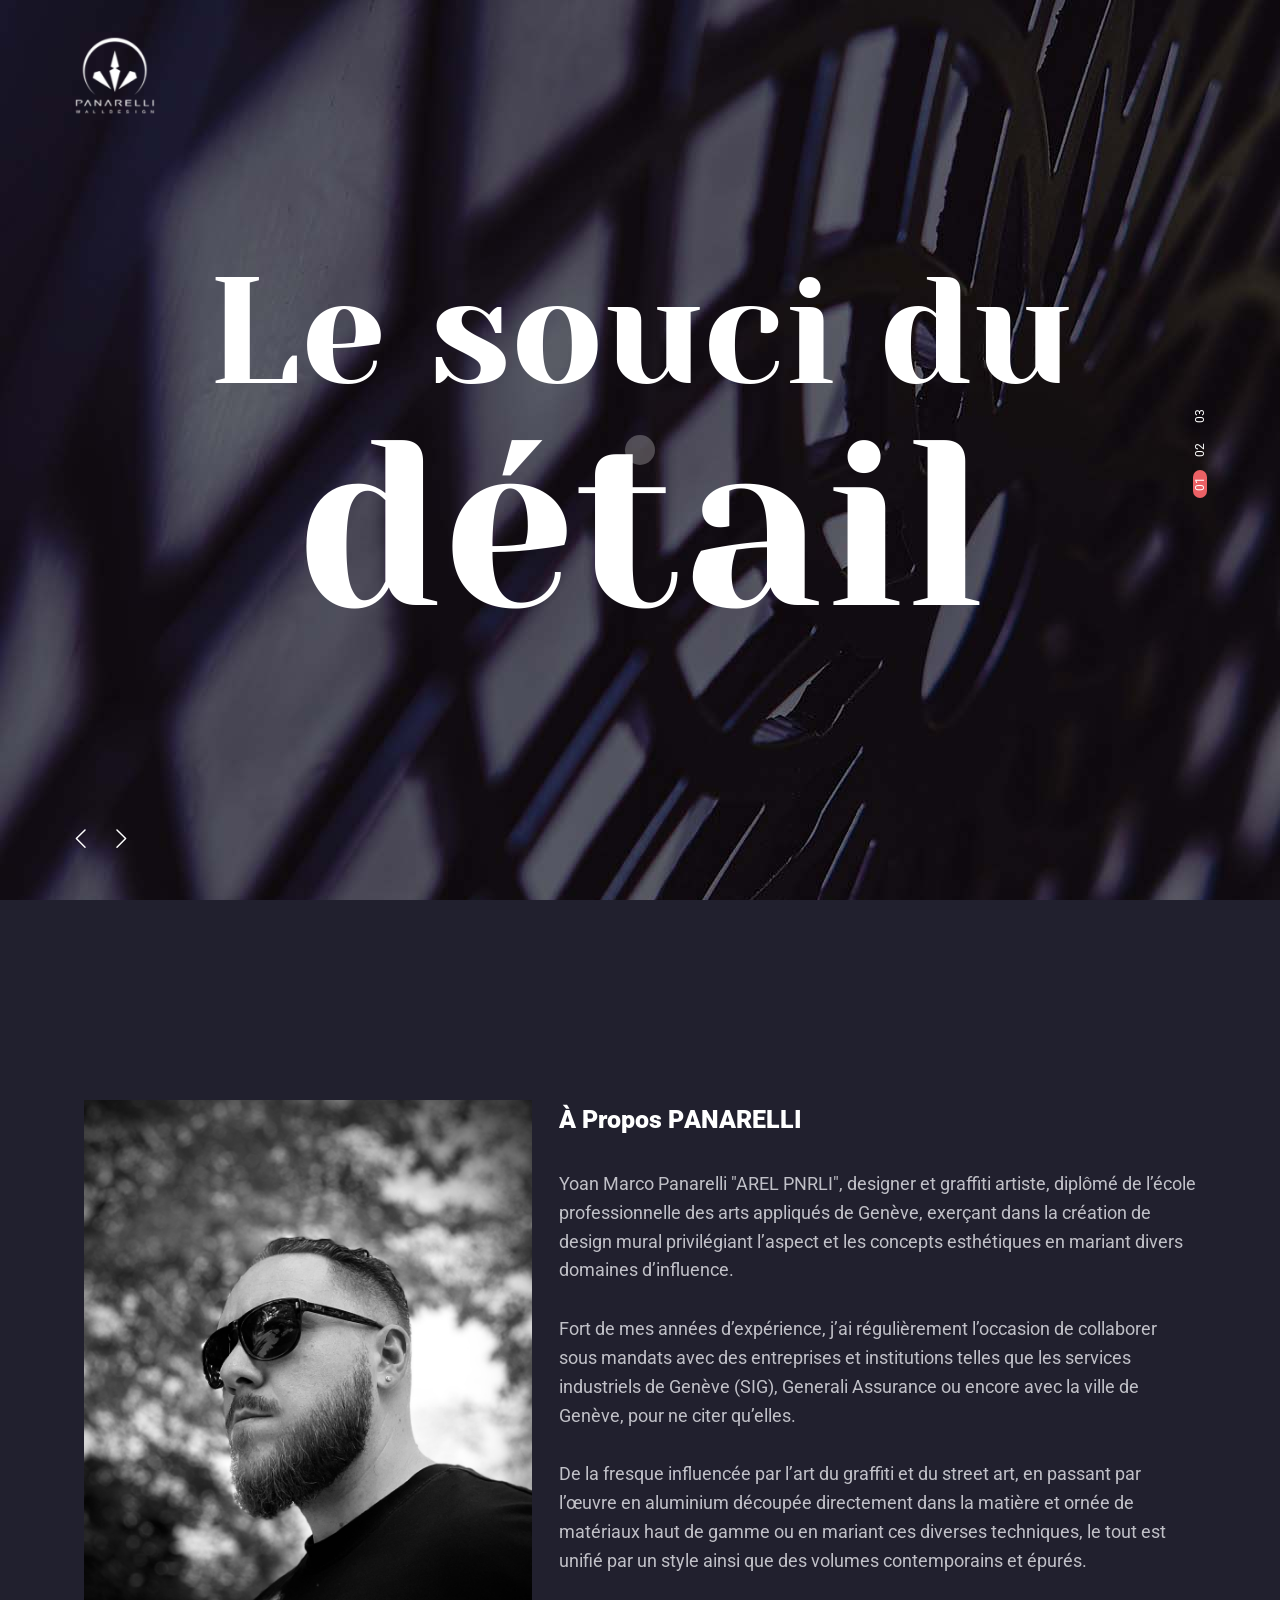
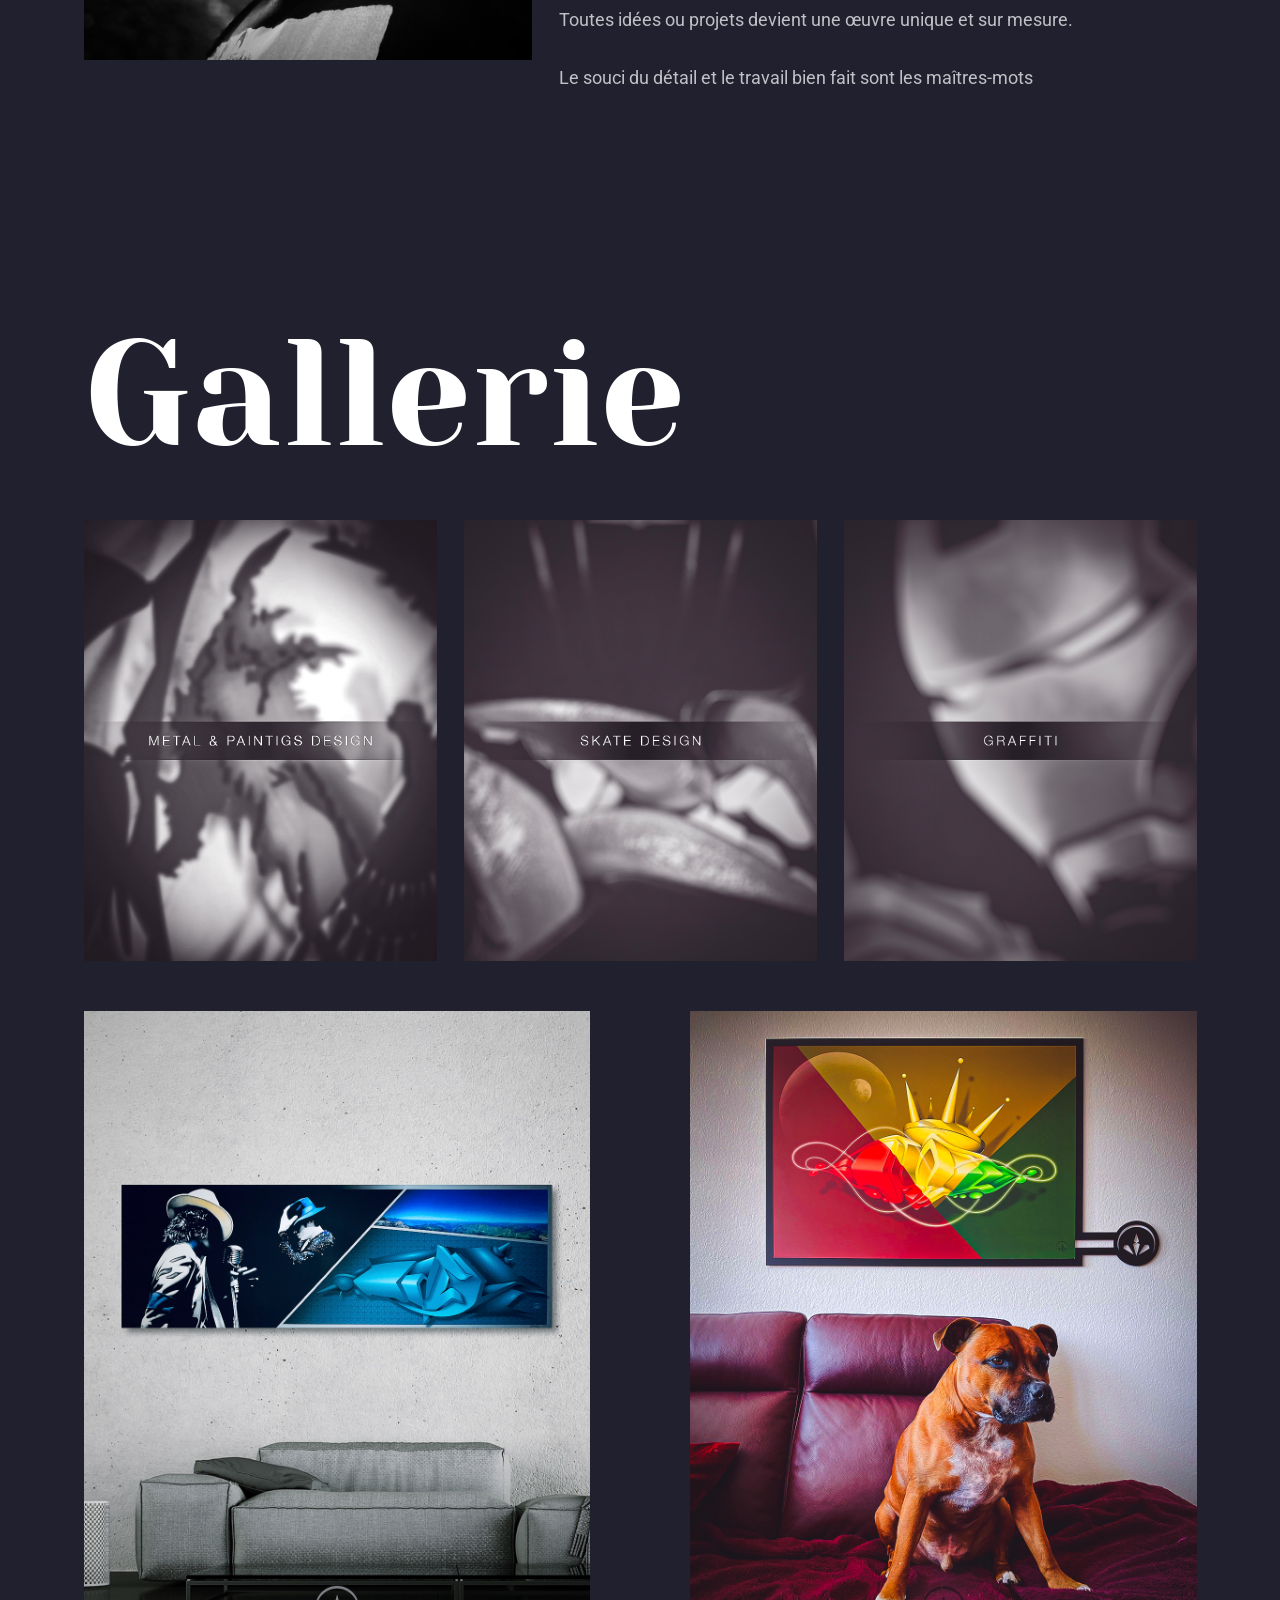
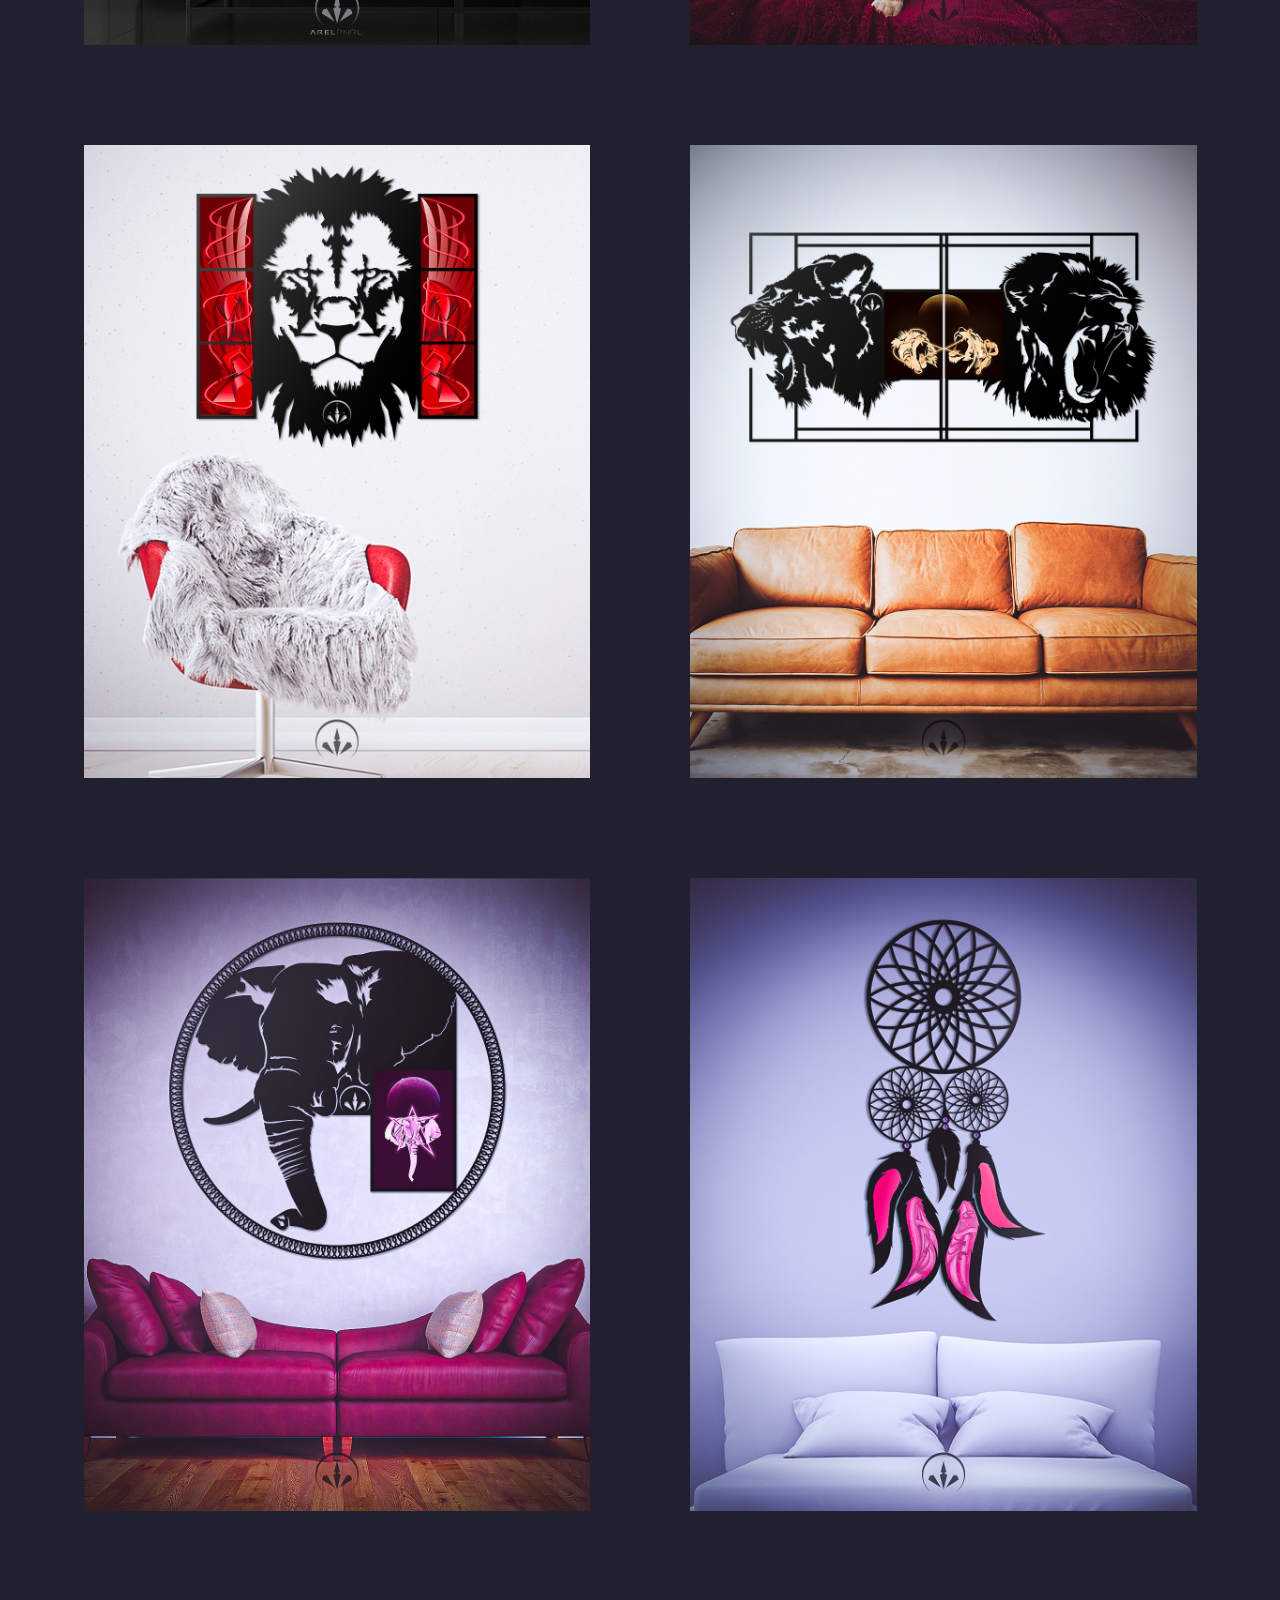
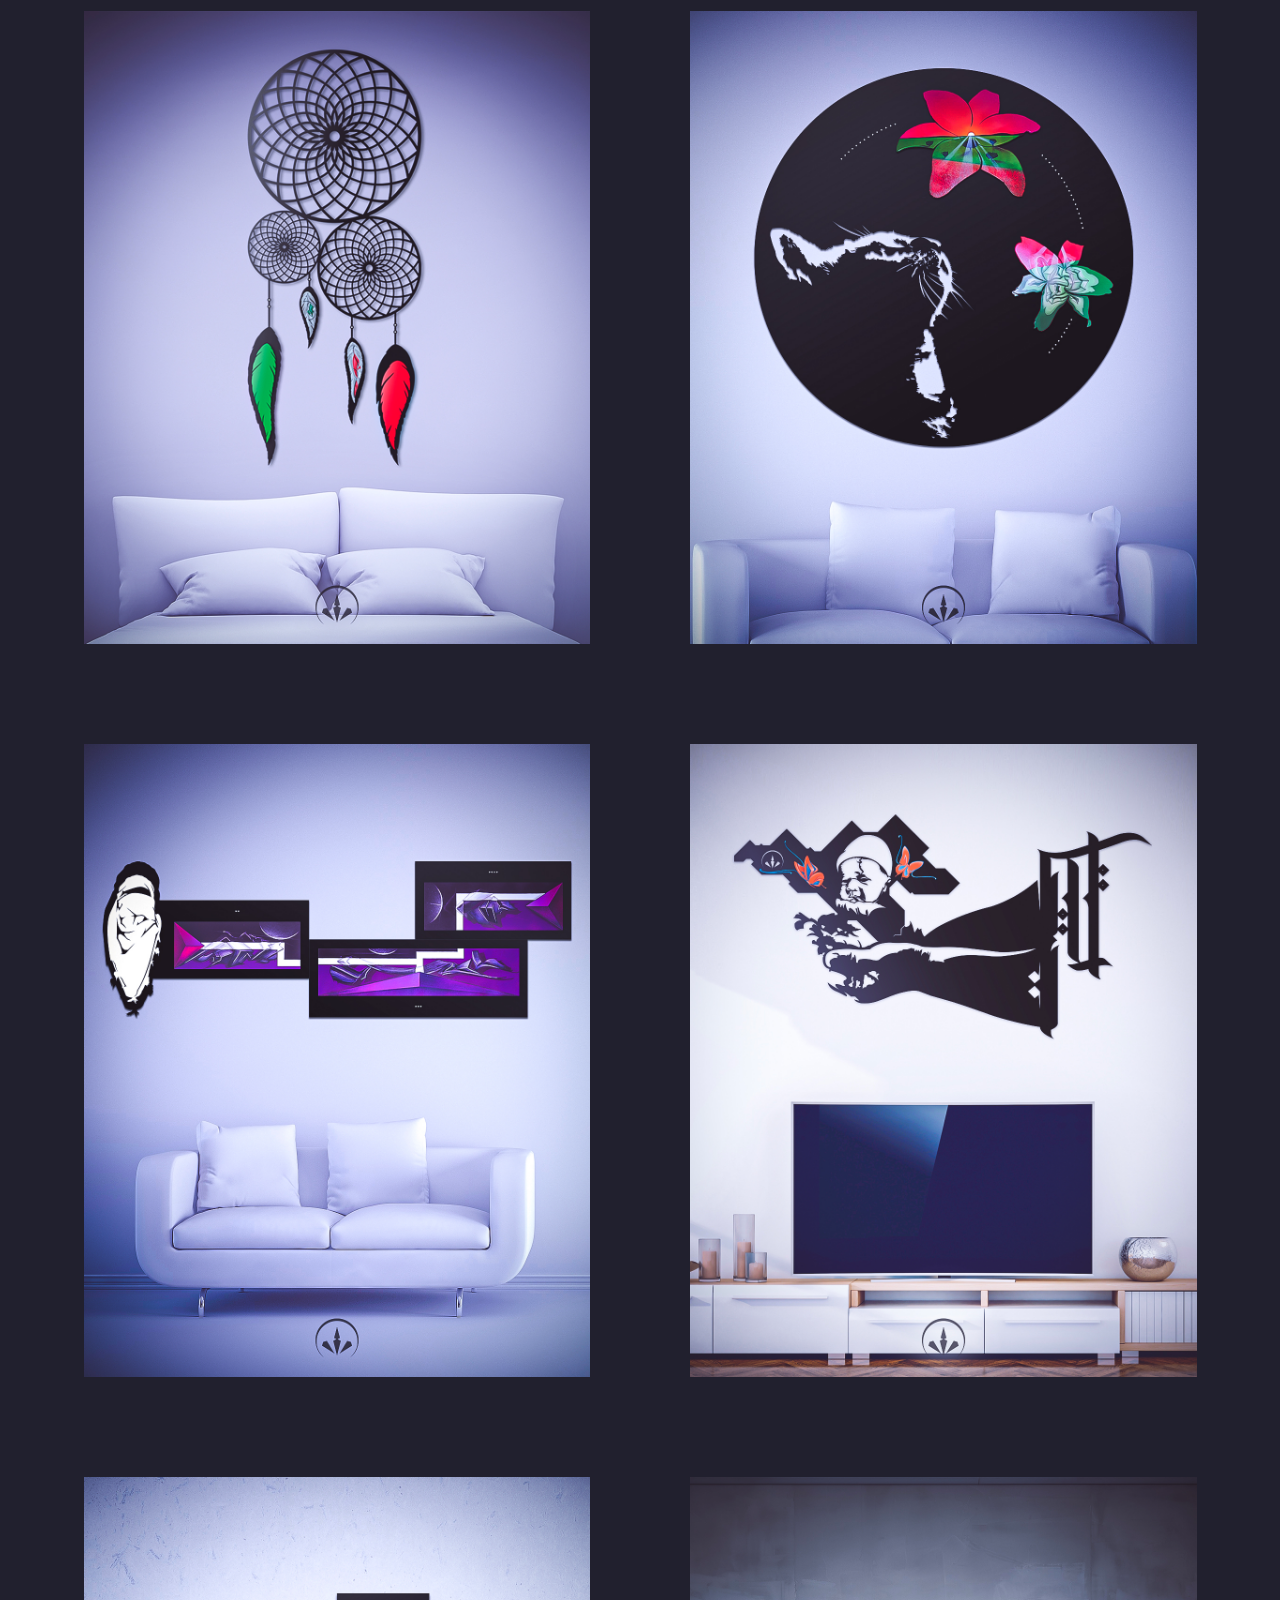
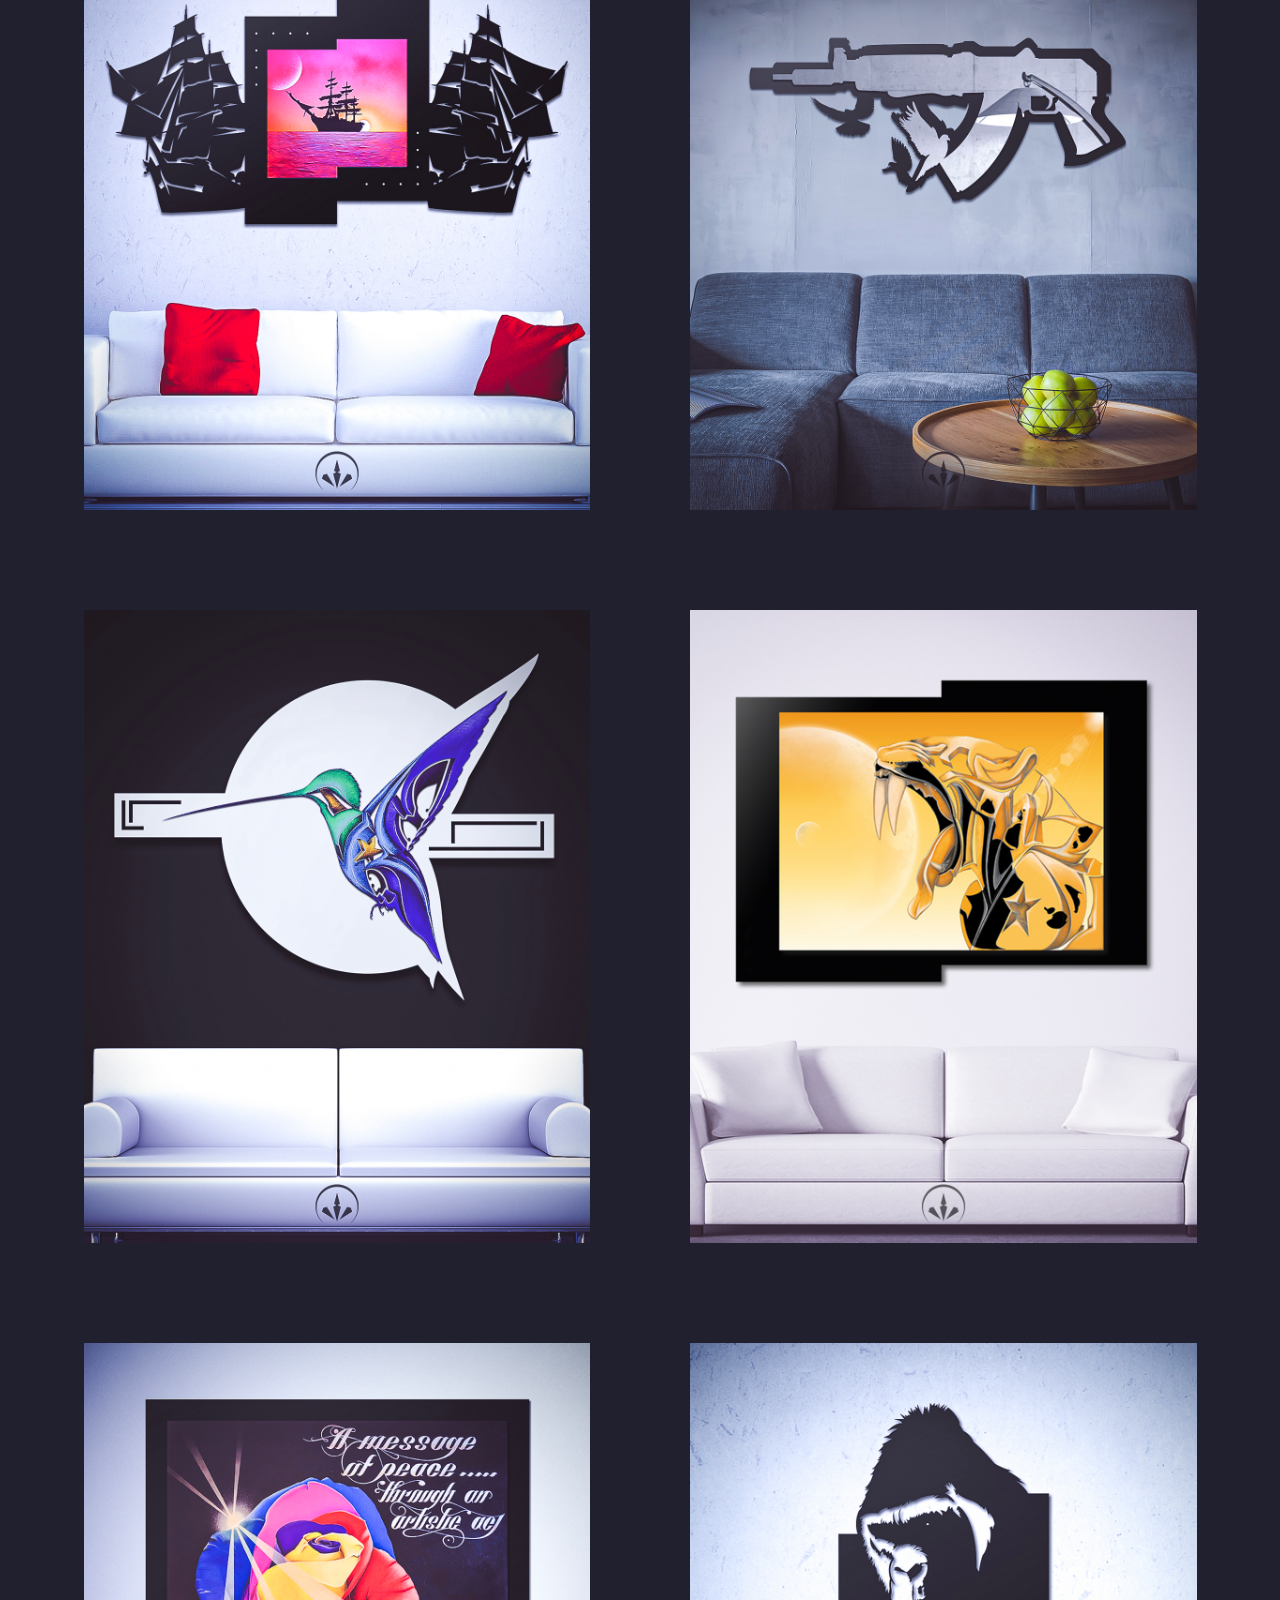
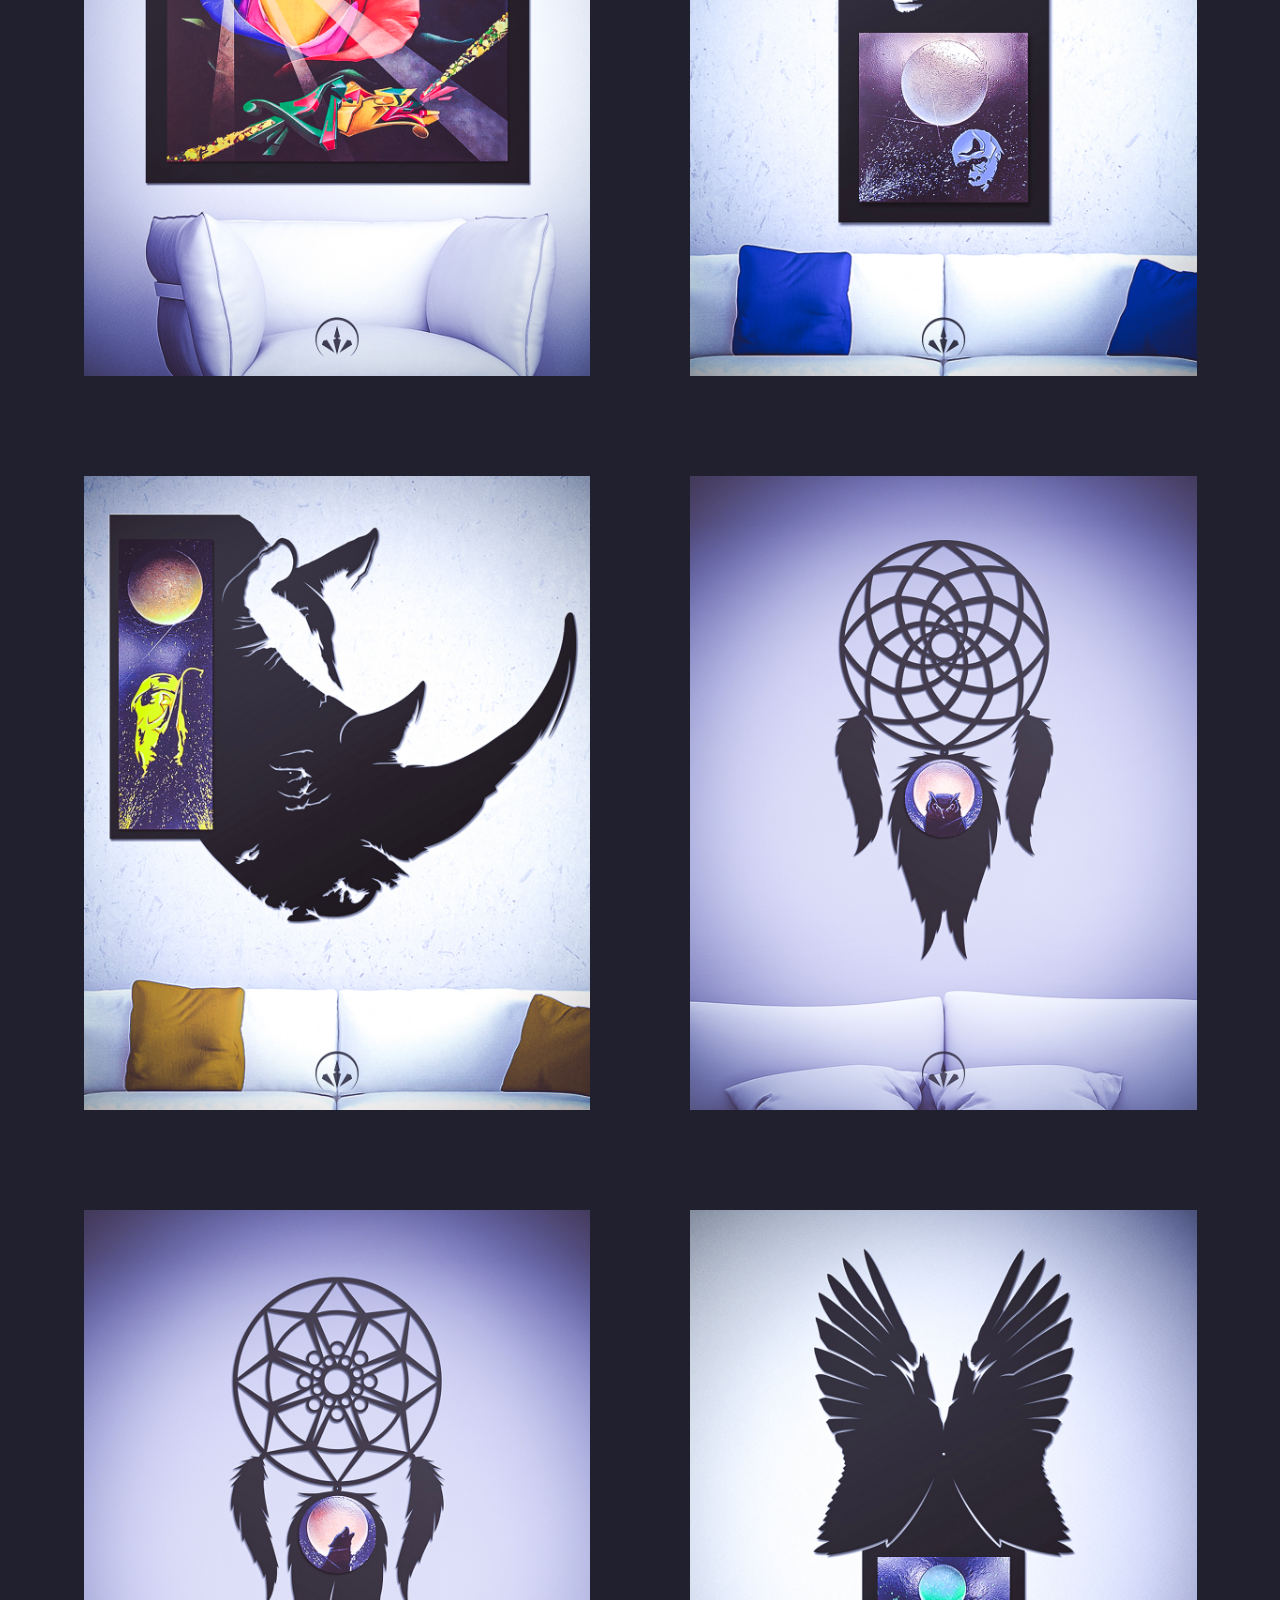
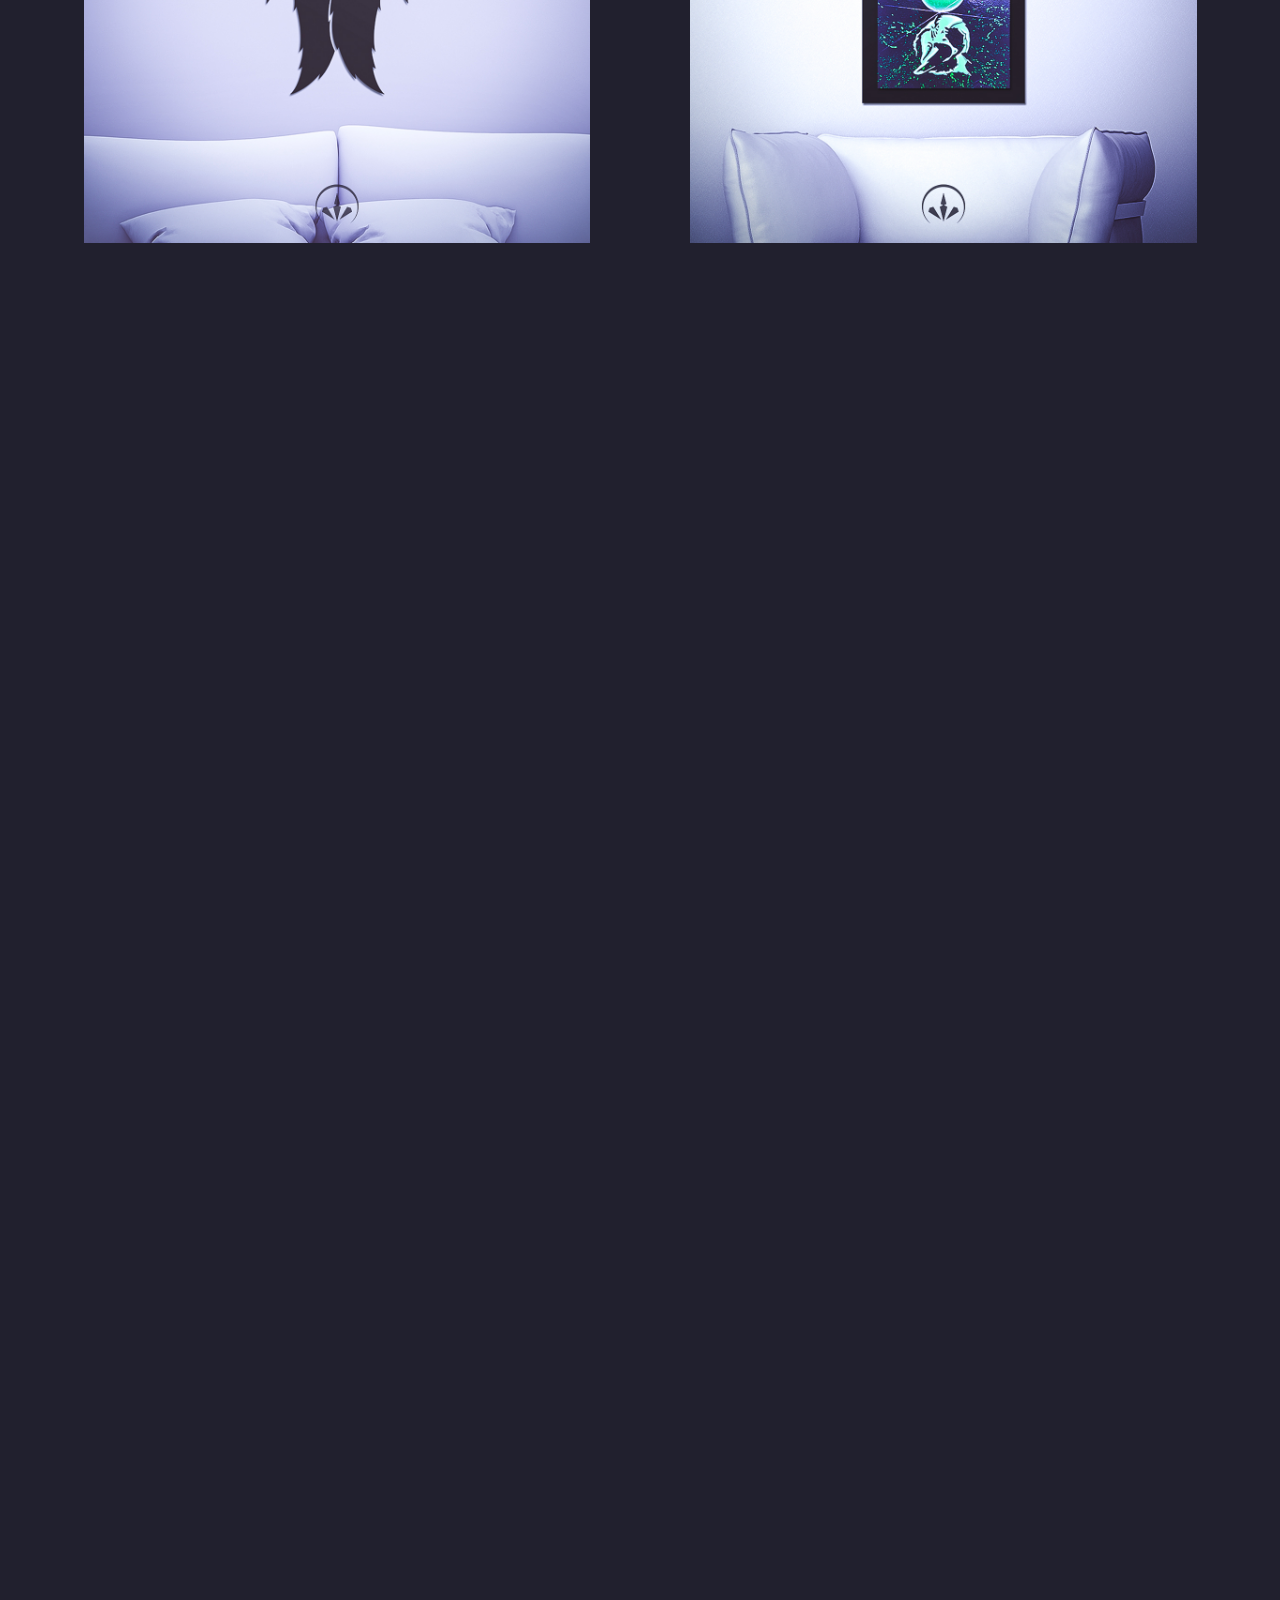
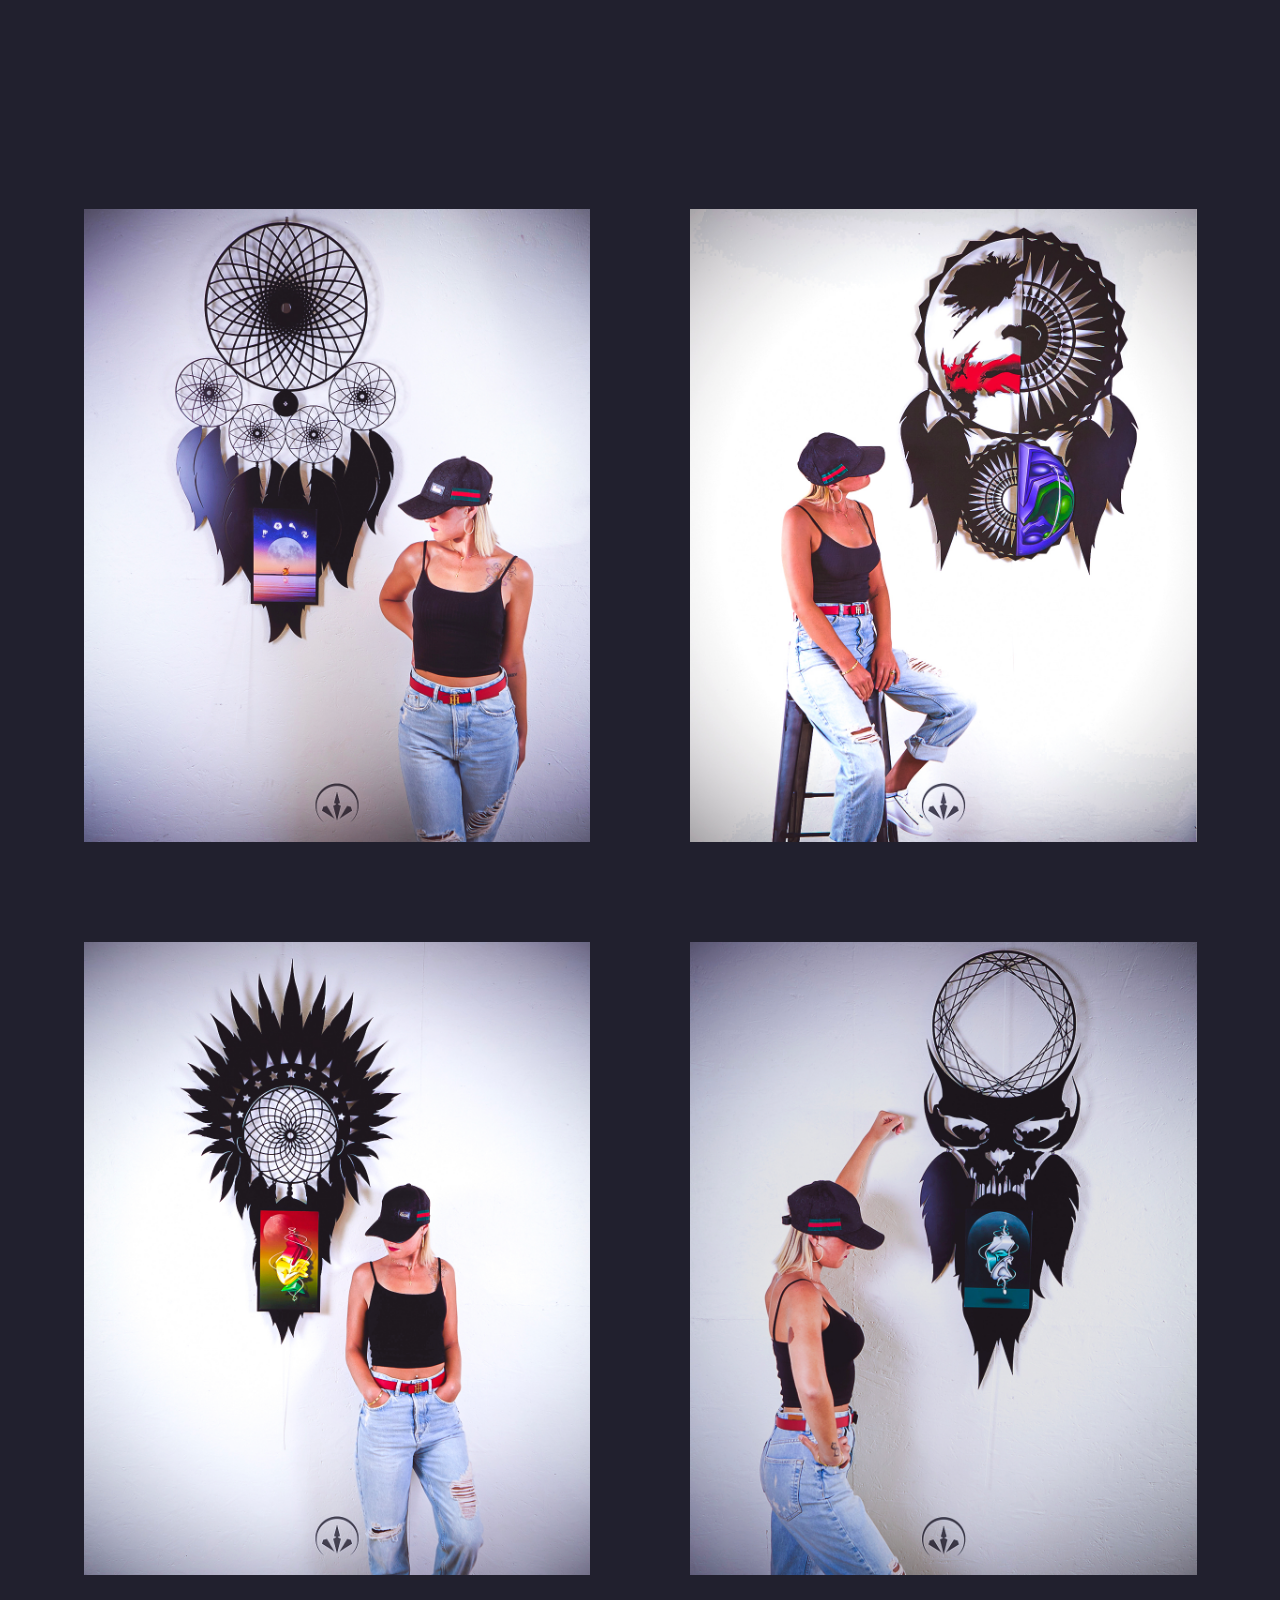
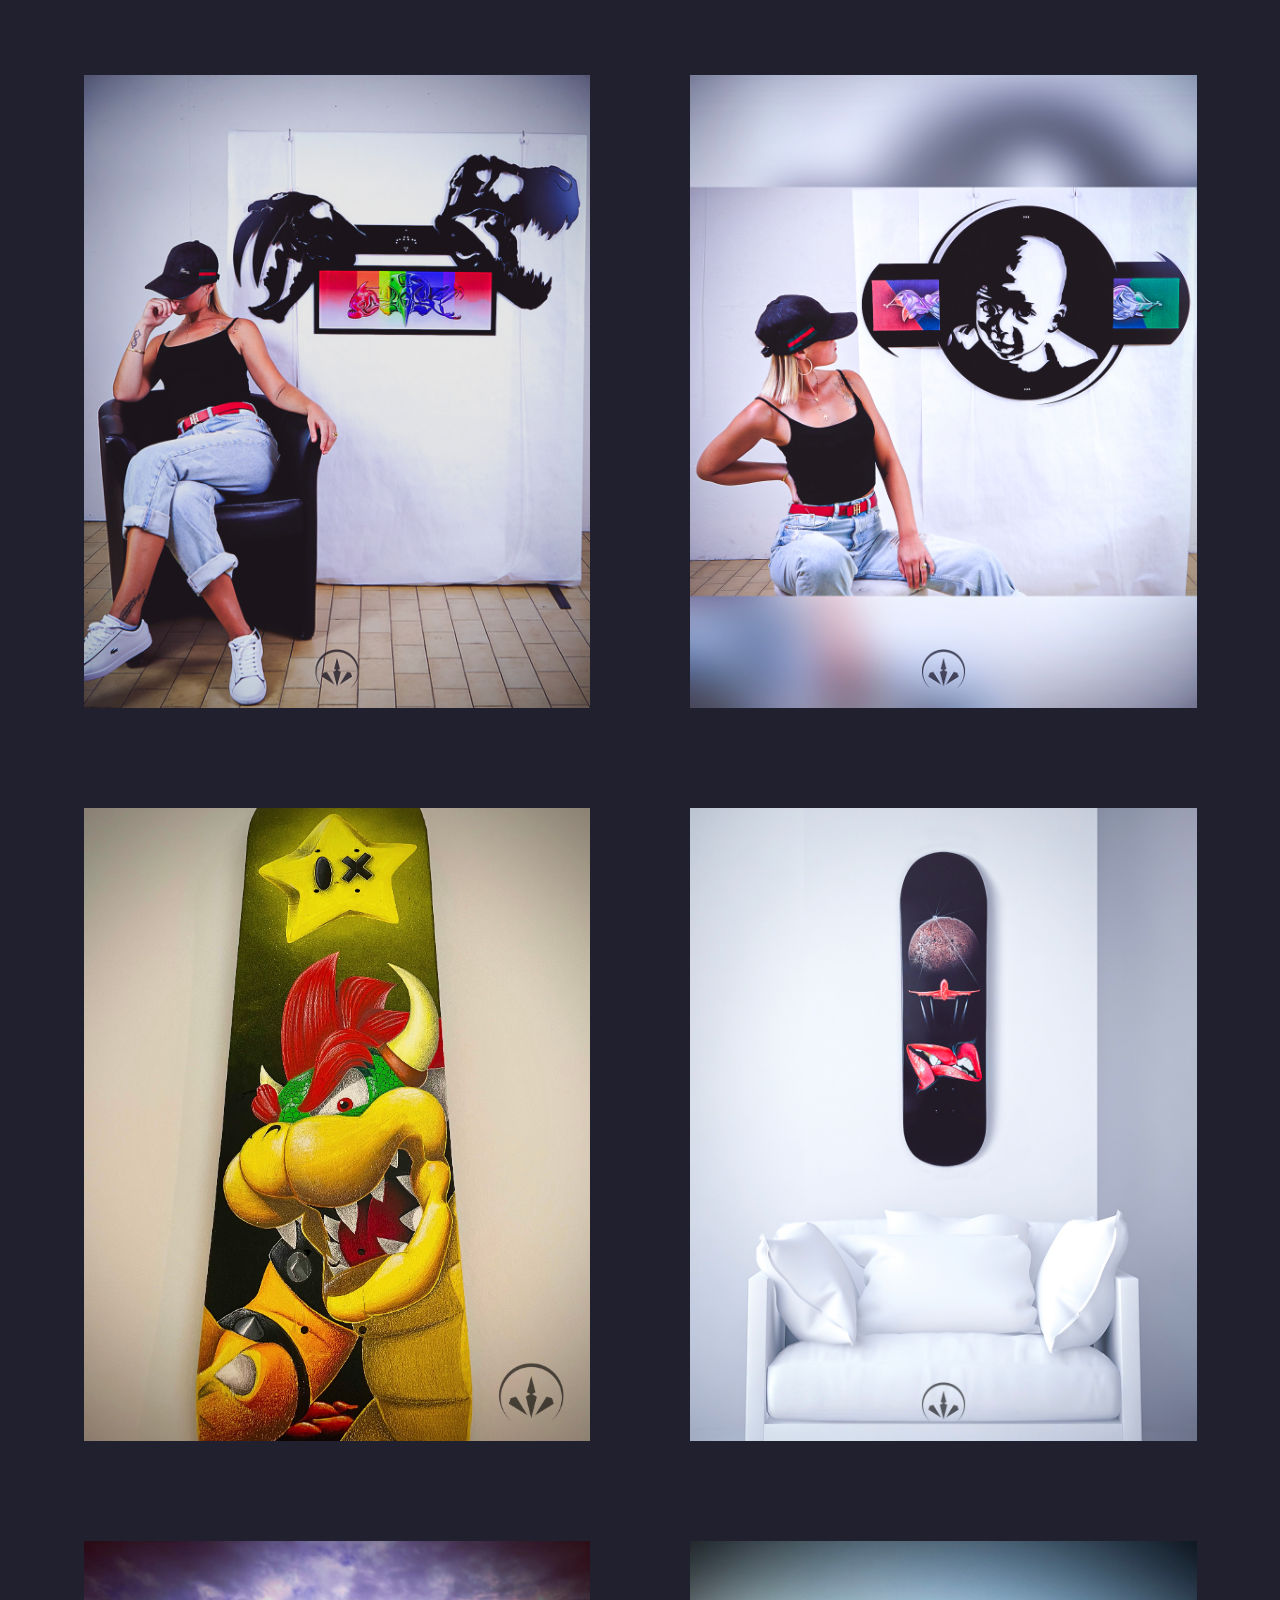
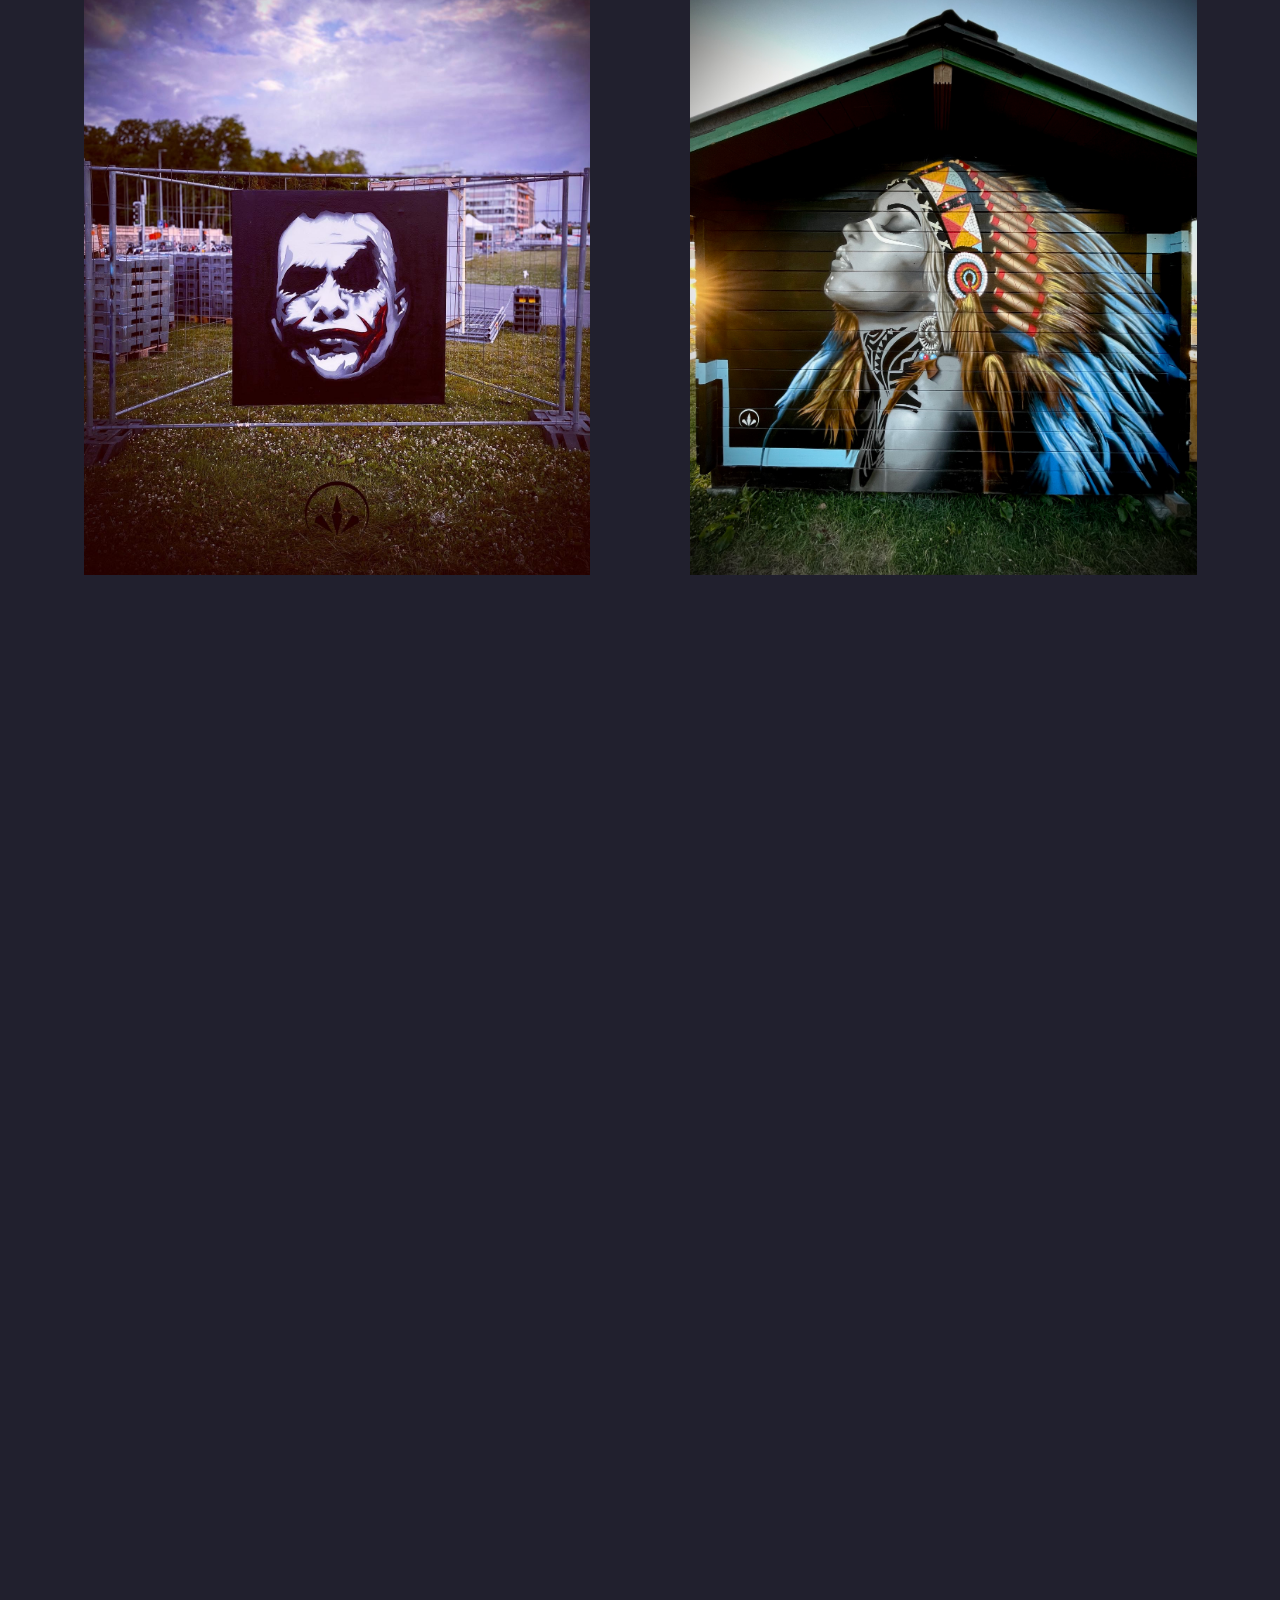
==== commit c9ad7626: "Change Log * formatted html and css files" ====
--- a/index.html
+++ b/index.html
@@ -1,5 +1,6 @@
 <!DOCTYPE html>
 <html lang="en" xmlns="http://www.w3.org/1999/xhtml">
+
 <head>
 	<title>Panarelli Walldesign</title>
 	<meta http-equiv="Content-Type" content="text/html; charset=utf-8">
@@ -7,35 +8,38 @@
 	<meta name="viewport" content="width=device-width, initial-scale=1">
 	<meta name="HandheldFriendly" content="true">
 	<meta name="author" content="beshleyua" />
-	<meta name="description" content="Creative Agency Portfolio HTML5 Template. Best suited for Portfolio, Agency, Photography, Showcases." />
-	
+	<meta name="description"
+		content="Creative Agency Portfolio HTML5 Template. Best suited for Portfolio, Agency, Photography, Showcases." />
+
 	<!-- fontawesome CSS -->
 	<link rel="stylesheet" href="https://use.fontawesome.com/releases/v5.8.0/css/all.css">
-	
+
 	<!-- fonts googleapis CSS -->
 	<link rel="preconnect" href="https://fonts.gstatic.com">
-	<link href="https://fonts.googleapis.com/css2?family=Roboto:ital,wght@0,100;0,300;0,400;0,500;0,700;0,900;1,100;1,300;1,400;1,500;1,700;1,900&display=swap" rel="stylesheet">
+	<link
+		href="https://fonts.googleapis.com/css2?family=Roboto:ital,wght@0,100;0,300;0,400;0,500;0,700;0,900;1,100;1,300;1,400;1,500;1,700;1,900&display=swap"
+		rel="stylesheet">
 	<link href="https://fonts.googleapis.com/css2?family=Yeseva+One&display=swap" rel="stylesheet">
 	<link href="https://fonts.googleapis.com/css2?family=Mr+De+Haviland&display=swap" rel="stylesheet">
-	
+
 	<!-- Bootstrap CSS -->
 	<link rel="stylesheet" href="css/bootstrap.min.css">
-	
+
 	<!-- CSS STYLES -->
 	<link rel="stylesheet" href="css/animate.css">
 	<link rel="stylesheet" href="css/magnific-popup.css">
 	<link rel="stylesheet" href="css/splitting.css">
 	<link rel="stylesheet" href="css/swiper.css">
 	<link rel="stylesheet" href="css/main.css">
-	
+
 	<!--[if lt IE 9]>
 	<script src="http://css3-mediaqueries-js.googlecode.com/svn/trunk/css3-mediaqueries.js"></script>
 	<script src="http://html5shim.googlecode.com/svn/trunk/html5.js"></script>
 	<![endif]-->
-	
+
 	<!-- Favicon -->
 	<link rel="shortcut icon" href="favicon.ico" type="image/x-icon">
-	<link rel="icon" href="favicon.ico" type="image/x-icon"> 
+	<link rel="icon" href="favicon.ico" type="image/x-icon">
 
 </head>
 
@@ -50,22 +54,22 @@
 				</div>
 			</div>
 		</div>
-		
+
 		<!-- Header -->
 		<header class="header">
-		
+
 			<!-- Navbar -->
 			<div class="navbar">
-		
+
 				<!-- logo -->
 				<div class="logo">
 					<a href="index.html"><img src="images/loader-img.png" alt="" /></a>
 				</div>
-		
+
 			</div>
-		
+
 		</header>
-		
+
 		<!-- Wrapper -->
 		<div class="wrapper">
 
@@ -77,7 +81,8 @@
 						<div class="swiper-slide" style="background-image: url(images/slider-2-bg.jpg);">
 
 							<!-- image -->
-							<div class="slide"><img src="images/started_slide1.jpg" class="main-slide-item__image" alt="" /></div>
+							<div class="slide"><img src="images/started_slide1.jpg" class="main-slide-item__image"
+									alt="" /></div>
 
 							<!-- slide titles -->
 							<div class="slide-titles">
@@ -87,41 +92,35 @@
 
 											<!-- title -->
 											<div class="titles center">
-												<div class="subtitle splitting-text-anim-1" data-splitting>Panarelli Walldesign</div>
 												<div class="title">
 													<div class="title-inner splitting-text-anim-2" data-splitting>
-														light<br />
-														<em>&</em> <strong>time.</strong>
+														Le souci du<br />
+														<strong>détail</strong>
 													</div>
-													<span class="author-text splitting-text-anim-1" data-splitting>- Aza Holmes</span>
 												</div>
 											</div>
-
-										</div>
-									</div>
-								</div>
-							</div>
-
-						</div>
-
+										</div>
+									</div>
+								</div>
+							</div>
+						</div>
 						<div class="swiper-slide">
 
 							<!-- image -->
-							<div class="slide"><img src="images/started_slide2.jpg" class="main-slide-item__image" alt="" /></div>
+							<div class="slide"><img src="images/started_slide2.jpg" class="main-slide-item__image"
+									alt="" /></div>
 
 							<!-- slide titles -->
 							<div class="slide-titles">
 								<div class="container">
 									<div class="row">
 										<div class="col-xs-12 col-sm-12 col-md-12 col-lg-12">
-									
 											<div class="titles center">
-												<div class="subtitle splitting-text-anim-1" data-splitting>Let’s</div>
 												<div class="title">
 													<div class="title-inner splitting-text-anim-2" data-splitting>
-														have <br />
-														fun.<br />
-														be fit!
+														Sur mesure <br />
+														et pièces<br />
+														uniques
 													</div>
 												</div>
 											</div>
@@ -136,22 +135,23 @@
 						<div class="swiper-slide">
 
 							<!-- image -->
-							<div class="slide"><img src="images/started_slide3.jpg" class="main-slide-item__image" alt="" /></div>
+							<div class="slide"><img src="images/started_slide3.jpg" class="main-slide-item__image"
+									alt="" /></div>
 
 							<!-- slide titles -->
 							<div class="slide-titles">
 								<div class="container">
 									<div class="row">
 										<div class="col-xs-12 col-sm-12 col-md-12 col-lg-12">
-									
+
 											<div class="titles center">
-												<div class="label splitting-text-anim-1" data-splitting>featured work</div>
 												<div class="title">
 													<div class="title-inner splitting-text-anim-2" data-splitting>
-														God is in the details
+														Penser<br />
+														&<br />
+														créer.
 													</div>
 												</div>
-												<div class="subtitle splitting-text-anim-1" data-splitting>Let’s create beautiful world</div>
 											</div>
 
 										</div>
@@ -168,8 +168,10 @@
 
 					<!-- navigation -->
 					<div class="swiper-buttons">
-						<div class="swiper-button-prev scene-nav scene-nav--prev scrolla-element-anim-1 scroll-animate" data-animate="active"></div>
-						<div class="swiper-button-next scene-nav scene-nav--next scrolla-element-anim-1 scroll-animate" data-animate="active"></div>
+						<div class="swiper-button-prev scene-nav scene-nav--prev scrolla-element-anim-1 scroll-animate"
+							data-animate="active"></div>
+						<div class="swiper-button-next scene-nav scene-nav--next scrolla-element-anim-1 scroll-animate"
+							data-animate="active"></div>
 					</div>
 
 				</div>
@@ -184,28 +186,39 @@
 				<div class="container">
 					<div class="row">
 						<div class="col-xs-12 col-sm-12 col-md-12 col-lg-5">
-							
+
 							<img src="images/propic.jpeg" alt="" />
 						</div>
 						<div class="col-xs-12 col-sm-12 col-md-12 col-lg-7">
-							<div class="description-label splitting-text-anim-1 scroll-animate" data-splitting="chars" data-animate="active">
+							<div class="description-label splitting-text-anim-1 scroll-animate" data-splitting="chars"
+								data-animate="active">
 								À Propos PANARELLI
 							</div>
 							<div class="description-text scrolla-element-anim-1 scroll-animate" data-animate="active">
 								<p>
-									Créations murales réalisées sur-mesure, en pièce unique et en édition limitée privilégiant l’aspect et les concepts esthétiques.
+									Yoan Marco Panarelli "AREL PNRLI", designer et graffiti artiste, diplômé de l’école
+									professionnelle des arts appliqués de Genève,
+									exerçant dans la création de design mural privilégiant l’aspect et les concepts
+									esthétiques en mariant divers domaines d’influence.
 								</p>
 								<p>
-									La genèse de toute œuvre se fait par le dessin à la main et digital.	
+									Fort de mes années d’expérience, j’ai régulièrement l’occasion de collaborer sous
+									mandats avec des entreprises et institutions telles
+									que les services industriels de Genève (SIG), Generali Assurance ou encore avec la
+									ville de Genève, pour ne citer qu’elles.
 								</p>
 								<p>
-									La matière est ensuite découpée et teintée en fonction du projet, créant un jeu d’ombre et de lumières permettant de faire ressortir et mettre en valeur les éléments voulus grâce au contraste obtenu avec la couleur du mur ou du support.	
+									De la fresque influencée par l’art du graffiti et du street art, en passant par
+									l’œuvre en aluminium découpée directement dans la
+									matière et ornée de matériaux haut de gamme ou en mariant ces diverses techniques,
+									le tout est unifié par un style ainsi que des
+									volumes contemporains et épurés.
 								</p>
 								<p>
-									Les pièces sont réalisées avec des matériaux haut de gamme, assemblés à une production artistique élaborée avec différentes techniques et sur des matières distinctes, le tout orné de pierres semi-précieuses et précieuses. Les volumes contemporains et épurés, la stylisation, le style et les procédés réunissent les influences de l’art du graffiti 3D, de la joaillerie et des divers domaines de l’art et du design.	
+									Toutes idées ou projets devient une œuvre unique et sur mesure.
 								</p>
 								<p>
-									Le souci du détail et le travail bien fait sont les maîtres-mots. Lorsque de nouvelles œuvres sont exposées, elles sont présentées par collection. Pour chaque exposition, un thème !	
+									Le souci du détail et le travail bien fait sont les maîtres-mots
 								</p>
 							</div>
 						</div>
@@ -221,10 +234,12 @@
 
 							<!-- titles -->
 							<div class="h-titles">
-								<div class="h-subtitle red splitting-text-anim-1 scroll-animate" data-splitting="chars" data-animate="active">
-									
-								</div>
-								<div class="h-title splitting-text-anim-2 scroll-animate" data-splitting="chars" data-animate="active">
+								<div class="h-subtitle red splitting-text-anim-1 scroll-animate" data-splitting="chars"
+									data-animate="active">
+
+								</div>
+								<div class="h-title splitting-text-anim-2 scroll-animate" data-splitting="chars"
+									data-animate="active">
 									Gallerie
 								</div>
 							</div>
@@ -240,29 +255,36 @@
 
 					<!-- filter old -->
 					<div class="filter-links filter-old">
-						<a href="#" class="splitting-text-anim-1 scroll-animate active" data-href=".works-col" data-splitting="chars" data-animate="active">
+						<a href="#" class="splitting-text-anim-1 scroll-animate active" data-href=".works-col"
+							data-splitting="chars" data-animate="active">
 							All
 						</a>
-						<a href="#" class="splitting-text-anim-1 scroll-animate" data-href=".metal" data-splitting="chars" data-animate="active">
+						<a href="#" class="splitting-text-anim-1 scroll-animate" data-href=".metal"
+							data-splitting="chars" data-animate="active">
 							Metal Design
 						</a>
-						<a href="#" class="splitting-text-anim-1 scroll-animate" data-href=".skate" data-splitting="chars" data-animate="active">
+						<a href="#" class="splitting-text-anim-1 scroll-animate" data-href=".skate"
+							data-splitting="chars" data-animate="active">
 							Skate Design
 						</a>
-						<a href="#" class="splitting-text-anim-1 scroll-animate" data-href=".graffiti" data-splitting="chars" data-animate="active">
+						<a href="#" class="splitting-text-anim-1 scroll-animate" data-href=".graffiti"
+							data-splitting="chars" data-animate="active">
 							Graffiti
 						</a>
 					</div>
 
 					<!-- filter old -->
 					<div class="row filter-links filter-new">
-						<a href="#" class="col splitting-text-anim-1 scroll-animate active" data-href=".metal" data-splitting="chars" data-animate="active">
+						<a href="#" class="col splitting-text-anim-1 scroll-animate active" data-href=".metal"
+							data-splitting="chars" data-animate="active">
 							<img src="images/1metal_paintings_design/0.jpg" alt="" />
 						</a>
-						<a href="#" class="col splitting-text-anim-1 scroll-animate" data-href=".skate" data-splitting="chars" data-animate="active">
+						<a href="#" class="col splitting-text-anim-1 scroll-animate" data-href=".skate"
+							data-splitting="chars" data-animate="active">
 							<img src="images/2skate_design/0.jpg" alt="" />
 						</a>
-						<a href="#" class="col splitting-text-anim-1 scroll-animate" data-href=".graffiti" data-splitting="chars" data-animate="active">
+						<a href="#" class="col splitting-text-anim-1 scroll-animate" data-href=".graffiti"
+							data-splitting="chars" data-animate="active">
 							<img src="images/3graffiti/0.jpg" alt="" />
 						</a>
 					</div>
@@ -326,7 +348,8 @@
 								<a href="#gallery-3" class="has-popup-gallery">
 									<div class="image">
 										<div class="img">
-											<img src="images/1metal_paintings_design/1.sur_mesure/3.generalion/1.jpg" alt="" />
+											<img src="images/1metal_paintings_design/1.sur_mesure/3.generalion/1.jpg"
+												alt="" />
 										</div>
 									</div>
 									<div class="desc">
@@ -350,7 +373,8 @@
 								<a href="#gallery-4" class="has-popup-gallery">
 									<div class="image">
 										<div class="img">
-											<img src="images/1metal_paintings_design/1.sur_mesure/4.lions/1.jpg" alt="" />
+											<img src="images/1metal_paintings_design/1.sur_mesure/4.lions/1.jpg"
+												alt="" />
 										</div>
 									</div>
 									<div class="desc">
@@ -401,7 +425,8 @@
 								<a href="#gallery-6" class="has-popup-gallery">
 									<div class="image">
 										<div class="img">
-											<img src="images/1metal_paintings_design/1.sur_mesure/6.dreamcatcher/1.jpg" alt="" />
+											<img src="images/1metal_paintings_design/1.sur_mesure/6.dreamcatcher/1.jpg"
+												alt="" />
 										</div>
 									</div>
 									<div class="desc">
@@ -426,7 +451,8 @@
 								<a href="#gallery-7" class="has-popup-gallery">
 									<div class="image">
 										<div class="img">
-											<img src="images/1metal_paintings_design/1.sur_mesure/7.the_dreamcatcher/1.jpg" alt="" />
+											<img src="images/1metal_paintings_design/1.sur_mesure/7.the_dreamcatcher/1.jpg"
+												alt="" />
 										</div>
 									</div>
 									<div class="desc">
@@ -459,7 +485,7 @@
 											Metal Design
 										</div>
 										<div class="name splitting-text-anim-3" data-splitting="words">
-											Cat 
+											Cat
 										</div>
 									</div>
 								</a>
@@ -476,15 +502,16 @@
 								<a href="#gallery-9" class="has-popup-gallery">
 									<div class="image">
 										<div class="img">
-											<img src="images/1metal_paintings_design/1.sur_mesure/9.purple_triangle/1.jpg" alt="" />
-										</div>
-									</div>
-									<div class="desc">
-										<div class="category splitting-text-anim-3" data-splitting="words">
-											Metal Design
-										</div>
-										<div class="name splitting-text-anim-3" data-splitting="words">
-											Purple Triangle 
+											<img src="images/1metal_paintings_design/1.sur_mesure/9.purple_triangle/1.jpg"
+												alt="" />
+										</div>
+									</div>
+									<div class="desc">
+										<div class="category splitting-text-anim-3" data-splitting="words">
+											Metal Design
+										</div>
+										<div class="name splitting-text-anim-3" data-splitting="words">
+											Purple Triangle
 										</div>
 									</div>
 								</a>
@@ -501,7 +528,8 @@
 								<a href="#gallery-10" class="has-popup-gallery">
 									<div class="image">
 										<div class="img">
-											<img src="images/1metal_paintings_design/1.sur_mesure/10.mvscno/1.jpg" alt="" />
+											<img src="images/1metal_paintings_design/1.sur_mesure/10.mvscno/1.jpg"
+												alt="" />
 										</div>
 									</div>
 									<div class="desc">
@@ -528,7 +556,8 @@
 								<a href="#gallery-11" class="has-popup-gallery">
 									<div class="image">
 										<div class="img">
-											<img src="images/1metal_paintings_design/1.sur_mesure/11.nave/1.jpg" alt="" />
+											<img src="images/1metal_paintings_design/1.sur_mesure/11.nave/1.jpg"
+												alt="" />
 										</div>
 									</div>
 									<div class="desc">
@@ -553,7 +582,8 @@
 								<a href="#gallery-12" class="has-popup-gallery">
 									<div class="image">
 										<div class="img">
-											<img src="images/1metal_paintings_design/1.sur_mesure/12.akapeace/1.jpg" alt="" />
+											<img src="images/1metal_paintings_design/1.sur_mesure/12.akapeace/1.jpg"
+												alt="" />
 										</div>
 									</div>
 									<div class="desc">
@@ -577,7 +607,8 @@
 								<a href="#gallery-13" class="has-popup-gallery">
 									<div class="image">
 										<div class="img">
-											<img src="images/1metal_paintings_design/1.sur_mesure/13.colibri/1.jpg" alt="" />
+											<img src="images/1metal_paintings_design/1.sur_mesure/13.colibri/1.jpg"
+												alt="" />
 										</div>
 									</div>
 									<div class="desc">
@@ -601,7 +632,8 @@
 								<a href="#gallery-14" class="has-popup-gallery">
 									<div class="image">
 										<div class="img">
-											<img src="images/1metal_paintings_design/1.sur_mesure/14.saber/1.jpg" alt="" />
+											<img src="images/1metal_paintings_design/1.sur_mesure/14.saber/1.jpg"
+												alt="" />
 										</div>
 									</div>
 									<div class="desc">
@@ -625,7 +657,8 @@
 								<a href="#gallery-15" class="has-popup-gallery">
 									<div class="image">
 										<div class="img">
-											<img src="images/1metal_paintings_design/1.sur_mesure/15.message_of_peace/1.jpg" alt="" />
+											<img src="images/1metal_paintings_design/1.sur_mesure/15.message_of_peace/1.jpg"
+												alt="" />
 										</div>
 									</div>
 									<div class="desc">
@@ -649,7 +682,8 @@
 								<a href="#gallery-16" class="has-popup-gallery">
 									<div class="image">
 										<div class="img">
-											<img src="images/1metal_paintings_design/2.collections/1.k_o_w/1.silverback/1.jpg" alt="" />
+											<img src="images/1metal_paintings_design/2.collections/1.k_o_w/1.silverback/1.jpg"
+												alt="" />
 										</div>
 									</div>
 									<div class="desc">
@@ -662,11 +696,16 @@
 									</div>
 								</a>
 								<div id="gallery-16" class="mfp-hide">
-									<a href="images/1metal_paintings_design/2.collections/1.k_o_w/1.silverback/1.jpg"></a>
-									<a href="images/1metal_paintings_design/2.collections/1.k_o_w/1.silverback/2.jpg"></a>
-									<a href="images/1metal_paintings_design/2.collections/1.k_o_w/1.silverback/3.jpg"></a>
-									<a href="images/1metal_paintings_design/2.collections/1.k_o_w/1.silverback/4.jpg"></a>
-									<a href="images/1metal_paintings_design/2.collections/1.k_o_w/1.silverback/5.jpg"></a>
+									<a
+										href="images/1metal_paintings_design/2.collections/1.k_o_w/1.silverback/1.jpg"></a>
+									<a
+										href="images/1metal_paintings_design/2.collections/1.k_o_w/1.silverback/2.jpg"></a>
+									<a
+										href="images/1metal_paintings_design/2.collections/1.k_o_w/1.silverback/3.jpg"></a>
+									<a
+										href="images/1metal_paintings_design/2.collections/1.k_o_w/1.silverback/4.jpg"></a>
+									<a
+										href="images/1metal_paintings_design/2.collections/1.k_o_w/1.silverback/5.jpg"></a>
 								</div>
 							</div>
 						</div>
@@ -676,7 +715,8 @@
 								<a href="#gallery-17" class="has-popup-gallery">
 									<div class="image">
 										<div class="img">
-											<img src="images/1metal_paintings_design/2.collections/1.k_o_w/2.rhino/1.jpg" alt="" />
+											<img src="images/1metal_paintings_design/2.collections/1.k_o_w/2.rhino/1.jpg"
+												alt="" />
 										</div>
 									</div>
 									<div class="desc">
@@ -702,7 +742,8 @@
 								<a href="#gallery-18" class="has-popup-gallery">
 									<div class="image">
 										<div class="img">
-											<img src="images/1metal_paintings_design/2.collections/1.k_o_w/3.dreamhowl/1.jpg" alt="" />
+											<img src="images/1metal_paintings_design/2.collections/1.k_o_w/3.dreamhowl/1.jpg"
+												alt="" />
 										</div>
 									</div>
 									<div class="desc">
@@ -715,10 +756,14 @@
 									</div>
 								</a>
 								<div id="gallery-18" class="mfp-hide">
-									<a href="images/1metal_paintings_design/2.collections/1.k_o_w/3.dreamhowl/1.jpg"></a>
-									<a href="images/1metal_paintings_design/2.collections/1.k_o_w/3.dreamhowl/2.jpg"></a>
-									<a href="images/1metal_paintings_design/2.collections/1.k_o_w/3.dreamhowl/3.jpg"></a>
-									<a href="images/1metal_paintings_design/2.collections/1.k_o_w/3.dreamhowl/4.jpg"></a>
+									<a
+										href="images/1metal_paintings_design/2.collections/1.k_o_w/3.dreamhowl/1.jpg"></a>
+									<a
+										href="images/1metal_paintings_design/2.collections/1.k_o_w/3.dreamhowl/2.jpg"></a>
+									<a
+										href="images/1metal_paintings_design/2.collections/1.k_o_w/3.dreamhowl/3.jpg"></a>
+									<a
+										href="images/1metal_paintings_design/2.collections/1.k_o_w/3.dreamhowl/4.jpg"></a>
 								</div>
 							</div>
 						</div>
@@ -728,7 +773,8 @@
 								<a href="#gallery-19" class="has-popup-gallery">
 									<div class="image">
 										<div class="img">
-											<img src="images/1metal_paintings_design/2.collections/1.k_o_w/4.dreamwolf/1.jpg" alt="" />
+											<img src="images/1metal_paintings_design/2.collections/1.k_o_w/4.dreamwolf/1.jpg"
+												alt="" />
 										</div>
 									</div>
 									<div class="desc">
@@ -741,10 +787,14 @@
 									</div>
 								</a>
 								<div id="gallery-19" class="mfp-hide">
-									<a href="images/1metal_paintings_design/2.collections/1.k_o_w/4.dreamwolf/1.jpg"></a>
-									<a href="images/1metal_paintings_design/2.collections/1.k_o_w/4.dreamwolf/2.jpg"></a>
-									<a href="images/1metal_paintings_design/2.collections/1.k_o_w/4.dreamwolf/3.jpg"></a>
-									<a href="images/1metal_paintings_design/2.collections/1.k_o_w/4.dreamwolf/4.jpg"></a>
+									<a
+										href="images/1metal_paintings_design/2.collections/1.k_o_w/4.dreamwolf/1.jpg"></a>
+									<a
+										href="images/1metal_paintings_design/2.collections/1.k_o_w/4.dreamwolf/2.jpg"></a>
+									<a
+										href="images/1metal_paintings_design/2.collections/1.k_o_w/4.dreamwolf/3.jpg"></a>
+									<a
+										href="images/1metal_paintings_design/2.collections/1.k_o_w/4.dreamwolf/4.jpg"></a>
 								</div>
 							</div>
 						</div>
@@ -754,7 +804,8 @@
 								<a href="#gallery-20" class="has-popup-gallery">
 									<div class="image">
 										<div class="img">
-											<img src="images/1metal_paintings_design/2.collections/1.k_o_w/5.parrot/1.jpg" alt="" />
+											<img src="images/1metal_paintings_design/2.collections/1.k_o_w/5.parrot/1.jpg"
+												alt="" />
 										</div>
 									</div>
 									<div class="desc">
@@ -780,7 +831,8 @@
 								<a href="#gallery-21" class="has-popup-gallery">
 									<div class="image">
 										<div class="img">
-											<img src="images/1metal_paintings_design/2.collections/1.k_o_w/6.croco/1.jpg" alt="" />
+											<img src="images/1metal_paintings_design/2.collections/1.k_o_w/6.croco/1.jpg"
+												alt="" />
 										</div>
 									</div>
 									<div class="desc">
@@ -807,7 +859,8 @@
 								<a href="#gallery-22" class="has-popup-gallery">
 									<div class="image">
 										<div class="img">
-											<img src="images/1metal_paintings_design/2.collections/1.k_o_w/7.dog/1.jpg" alt="" />
+											<img src="images/1metal_paintings_design/2.collections/1.k_o_w/7.dog/1.jpg"
+												alt="" />
 										</div>
 									</div>
 									<div class="desc">
@@ -835,7 +888,8 @@
 								<a href="#gallery-23" class="has-popup-gallery">
 									<div class="image">
 										<div class="img">
-											<img src="images/1metal_paintings_design/2.collections/1.k_o_w/8.tiger/1.jpg" alt="" />
+											<img src="images/1metal_paintings_design/2.collections/1.k_o_w/8.tiger/1.jpg"
+												alt="" />
 										</div>
 									</div>
 									<div class="desc">
@@ -862,7 +916,8 @@
 								<a href="#gallery-24" class="has-popup-gallery">
 									<div class="image">
 										<div class="img">
-											<img src="images/1metal_paintings_design/2.collections/2.c_m_d/1.wildream/1.jpg" alt="" />
+											<img src="images/1metal_paintings_design/2.collections/2.c_m_d/1.wildream/1.jpg"
+												alt="" />
 										</div>
 									</div>
 									<div class="desc">
@@ -888,7 +943,8 @@
 								<a href="#gallery-25" class="has-popup-gallery">
 									<div class="image">
 										<div class="img">
-											<img src="images/1metal_paintings_design/2.collections/2.c_m_d/2.astrodream/1.jpg" alt="" />
+											<img src="images/1metal_paintings_design/2.collections/2.c_m_d/2.astrodream/1.jpg"
+												alt="" />
 										</div>
 									</div>
 									<div class="desc">
@@ -901,10 +957,14 @@
 									</div>
 								</a>
 								<div id="gallery-25" class="mfp-hide">
-									<a href="images/1metal_paintings_design/2.collections/2.c_m_d/2.astrodream/1.jpg"></a>
-									<a href="images/1metal_paintings_design/2.collections/2.c_m_d/2.astrodream/2.jpg"></a>
-									<a href="images/1metal_paintings_design/2.collections/2.c_m_d/2.astrodream/3.jpg"></a>
-									<a href="images/1metal_paintings_design/2.collections/2.c_m_d/2.astrodream/4.jpg"></a>
+									<a
+										href="images/1metal_paintings_design/2.collections/2.c_m_d/2.astrodream/1.jpg"></a>
+									<a
+										href="images/1metal_paintings_design/2.collections/2.c_m_d/2.astrodream/2.jpg"></a>
+									<a
+										href="images/1metal_paintings_design/2.collections/2.c_m_d/2.astrodream/3.jpg"></a>
+									<a
+										href="images/1metal_paintings_design/2.collections/2.c_m_d/2.astrodream/4.jpg"></a>
 								</div>
 							</div>
 						</div>
@@ -914,7 +974,8 @@
 								<a href="#gallery-26" class="has-popup-gallery">
 									<div class="image">
 										<div class="img">
-											<img src="images/1metal_paintings_design/2.collections/2.c_m_d/3.jokdream/1.jpg" alt="" />
+											<img src="images/1metal_paintings_design/2.collections/2.c_m_d/3.jokdream/1.jpg"
+												alt="" />
 										</div>
 									</div>
 									<div class="desc">
@@ -940,7 +1001,8 @@
 								<a href="#gallery-27" class="has-popup-gallery">
 									<div class="image">
 										<div class="img">
-											<img src="images/1metal_paintings_design/2.collections/2.c_m_d/4.indiandream/1.jpg" alt="" />
+											<img src="images/1metal_paintings_design/2.collections/2.c_m_d/4.indiandream/1.jpg"
+												alt="" />
 										</div>
 									</div>
 									<div class="desc">
@@ -953,10 +1015,14 @@
 									</div>
 								</a>
 								<div id="gallery-27" class="mfp-hide">
-									<a href="images/1metal_paintings_design/2.collections/2.c_m_d/4.indiandream/1.jpg"></a>
-									<a href="images/1metal_paintings_design/2.collections/2.c_m_d/4.indiandream/2.jpg"></a>
-									<a href="images/1metal_paintings_design/2.collections/2.c_m_d/4.indiandream/3.jpg"></a>
-									<a href="images/1metal_paintings_design/2.collections/2.c_m_d/4.indiandream/4.jpg"></a>
+									<a
+										href="images/1metal_paintings_design/2.collections/2.c_m_d/4.indiandream/1.jpg"></a>
+									<a
+										href="images/1metal_paintings_design/2.collections/2.c_m_d/4.indiandream/2.jpg"></a>
+									<a
+										href="images/1metal_paintings_design/2.collections/2.c_m_d/4.indiandream/3.jpg"></a>
+									<a
+										href="images/1metal_paintings_design/2.collections/2.c_m_d/4.indiandream/4.jpg"></a>
 								</div>
 							</div>
 						</div>
@@ -966,7 +1032,8 @@
 								<a href="#gallery-28" class="has-popup-gallery">
 									<div class="image">
 										<div class="img">
-											<img src="images/1metal_paintings_design/2.collections/2.c_m_d/5.skulldream/1.jpg" alt="" />
+											<img src="images/1metal_paintings_design/2.collections/2.c_m_d/5.skulldream/1.jpg"
+												alt="" />
 										</div>
 									</div>
 									<div class="desc">
@@ -979,10 +1046,14 @@
 									</div>
 								</a>
 								<div id="gallery-28" class="mfp-hide">
-									<a href="images/1metal_paintings_design/2.collections/2.c_m_d/5.skulldream/1.jpg"></a>
-									<a href="images/1metal_paintings_design/2.collections/2.c_m_d/5.skulldream/2.jpg"></a>
-									<a href="images/1metal_paintings_design/2.collections/2.c_m_d/5.skulldream/3.jpg"></a>
-									<a href="images/1metal_paintings_design/2.collections/2.c_m_d/5.skulldream/4.jpg"></a>
+									<a
+										href="images/1metal_paintings_design/2.collections/2.c_m_d/5.skulldream/1.jpg"></a>
+									<a
+										href="images/1metal_paintings_design/2.collections/2.c_m_d/5.skulldream/2.jpg"></a>
+									<a
+										href="images/1metal_paintings_design/2.collections/2.c_m_d/5.skulldream/3.jpg"></a>
+									<a
+										href="images/1metal_paintings_design/2.collections/2.c_m_d/5.skulldream/4.jpg"></a>
 								</div>
 							</div>
 						</div>
@@ -992,7 +1063,8 @@
 								<a href="#gallery-29" class="has-popup-gallery">
 									<div class="image">
 										<div class="img">
-											<img src="images/1metal_paintings_design/2.collections/2.c_m_d/6.teethdream/1.jpg" alt="" />
+											<img src="images/1metal_paintings_design/2.collections/2.c_m_d/6.teethdream/1.jpg"
+												alt="" />
 										</div>
 									</div>
 									<div class="desc">
@@ -1005,10 +1077,14 @@
 									</div>
 								</a>
 								<div id="gallery-29" class="mfp-hide">
-									<a href="images/1metal_paintings_design/2.collections/2.c_m_d/6.teethdream/1.jpg"></a>
-									<a href="images/1metal_paintings_design/2.collections/2.c_m_d/6.teethdream/2.jpg"></a>
-									<a href="images/1metal_paintings_design/2.collections/2.c_m_d/6.teethdream/3.jpg"></a>
-									<a href="images/1metal_paintings_design/2.collections/2.c_m_d/6.teethdream/4.jpg"></a>
+									<a
+										href="images/1metal_paintings_design/2.collections/2.c_m_d/6.teethdream/1.jpg"></a>
+									<a
+										href="images/1metal_paintings_design/2.collections/2.c_m_d/6.teethdream/2.jpg"></a>
+									<a
+										href="images/1metal_paintings_design/2.collections/2.c_m_d/6.teethdream/3.jpg"></a>
+									<a
+										href="images/1metal_paintings_design/2.collections/2.c_m_d/6.teethdream/4.jpg"></a>
 								</div>
 							</div>
 						</div>
@@ -1018,7 +1094,8 @@
 								<a href="#gallery-30" class="has-popup-gallery">
 									<div class="image">
 										<div class="img">
-											<img src="images/1metal_paintings_design/2.collections/2.c_m_d/7.babydream/1.jpg" alt="" />
+											<img src="images/1metal_paintings_design/2.collections/2.c_m_d/7.babydream/1.jpg"
+												alt="" />
 										</div>
 									</div>
 									<div class="desc">
@@ -1031,9 +1108,12 @@
 									</div>
 								</a>
 								<div id="gallery-30" class="mfp-hide">
-									<a href="images/1metal_paintings_design/2.collections/2.c_m_d/7.babydream/1.jpg"></a>
-									<a href="images/1metal_paintings_design/2.collections/2.c_m_d/7.babydream/2.jpg"></a>
-									<a href="images/1metal_paintings_design/2.collections/2.c_m_d/7.babydream/3.jpg"></a>
+									<a
+										href="images/1metal_paintings_design/2.collections/2.c_m_d/7.babydream/1.jpg"></a>
+									<a
+										href="images/1metal_paintings_design/2.collections/2.c_m_d/7.babydream/2.jpg"></a>
+									<a
+										href="images/1metal_paintings_design/2.collections/2.c_m_d/7.babydream/3.jpg"></a>
 								</div>
 							</div>
 						</div>
@@ -1108,12 +1188,12 @@
 									</div>
 								</a>
 								<div id="gallery-33" class="mfp-hide">
-									<a href="images/3graffiti/1.indian/1.jpeg"></a>	
-									<a href="images/3graffiti/1.indian/2.jpeg"></a>	
-									<a href="images/3graffiti/1.indian/3.jpeg"></a>	
-									<a href="images/3graffiti/1.indian/4.jpeg"></a>	
-									<a href="images/3graffiti/1.indian/5.jpeg"></a>	
-									<a href="images/3graffiti/1.indian/6.jpeg"></a>						
+									<a href="images/3graffiti/1.indian/1.jpeg"></a>
+									<a href="images/3graffiti/1.indian/2.jpeg"></a>
+									<a href="images/3graffiti/1.indian/3.jpeg"></a>
+									<a href="images/3graffiti/1.indian/4.jpeg"></a>
+									<a href="images/3graffiti/1.indian/5.jpeg"></a>
+									<a href="images/3graffiti/1.indian/6.jpeg"></a>
 								</div>
 							</div>
 						</div>
@@ -1136,9 +1216,9 @@
 									</div>
 								</a>
 								<div id="gallery-34" class="mfp-hide">
-									<a href="images/3graffiti/2.joker/1.jpg"></a>	
-									<a href="images/3graffiti/2.joker/2.jpg"></a>	
-									<a href="images/3graffiti/2.joker/3.jpg"></a>					
+									<a href="images/3graffiti/2.joker/1.jpg"></a>
+									<a href="images/3graffiti/2.joker/2.jpg"></a>
+									<a href="images/3graffiti/2.joker/3.jpg"></a>
 								</div>
 							</div>
 						</div>
@@ -1170,7 +1250,7 @@
 									<a href="images/3graffiti/3.sig/7.jpg"></a>
 									<a href="images/3graffiti/3.sig/8.jpg"></a>
 									<a href="images/3graffiti/3.sig/9.jpg"></a>
-									<a href="images/3graffiti/3.sig/10.jpg"></a>							
+									<a href="images/3graffiti/3.sig/10.jpg"></a>
 								</div>
 							</div>
 						</div>
@@ -1249,7 +1329,7 @@
 									<a href="images/3graffiti/6.grottes_gva/5.jpg"></a>
 									<a href="images/3graffiti/6.grottes_gva/6.jpg"></a>
 									<a href="images/3graffiti/6.grottes_gva/7.jpg"></a>
-									<a href="images/3graffiti/6.grottes_gva/8.jpg"></a>								
+									<a href="images/3graffiti/6.grottes_gva/8.jpg"></a>
 								</div>
 							</div>
 						</div>
@@ -1272,7 +1352,7 @@
 									</div>
 								</a>
 								<div id="gallery-39" class="mfp-hide">
-									<a href="images/3graffiti/7.colors_hand.jpg"></a>						
+									<a href="images/3graffiti/7.colors_hand.jpg"></a>
 								</div>
 							</div>
 						</div>
@@ -1295,7 +1375,7 @@
 									</div>
 								</a>
 								<div id="gallery-40" class="mfp-hide">
-									<a href="images/3graffiti/8.gnd.jpg"></a>						
+									<a href="images/3graffiti/8.gnd.jpg"></a>
 								</div>
 							</div>
 						</div>
@@ -1318,7 +1398,7 @@
 									</div>
 								</a>
 								<div id="gallery-41" class="mfp-hide">
-									<a href="images/3graffiti/9.tucano2.jpg"></a>						
+									<a href="images/3graffiti/9.tucano2.jpg"></a>
 								</div>
 							</div>
 						</div>
@@ -1341,7 +1421,7 @@
 									</div>
 								</a>
 								<div id="gallery-34" class="mfp-hide">
-									<a href="images/3graffiti/10.tucano.jpg"></a>						
+									<a href="images/3graffiti/10.tucano.jpg"></a>
 								</div>
 							</div>
 						</div>
@@ -1360,14 +1440,17 @@
 
 							<!-- titles -->
 							<div class="h-titles">
-								<div class="h-subtitle red splitting-text-anim-1 scroll-animate" data-splitting="chars" data-animate="active">
+								<div class="h-subtitle red splitting-text-anim-1 scroll-animate" data-splitting="chars"
+									data-animate="active">
 									A Trusted
 								</div>
-								<div class="h-title splitting-text-anim-2 scroll-animate" data-splitting="chars" data-animate="active">
+								<div class="h-title splitting-text-anim-2 scroll-animate" data-splitting="chars"
+									data-animate="active">
 									partner
 								</div>
 								<div class="h-image" data-bottom-top="top: 0px;" data-top-bottom="top: -300px;">
-									<div class="img scrolla-element-anim-1 scroll-animate" data-animate="active" style="background-image: url(images/brand-img1.jpg);"></div>
+									<div class="img scrolla-element-anim-1 scroll-animate bw" data-animate="active"
+										style="background-image: url(images/brand-img1.jpg);"></div>
 								</div>
 							</div>
 
@@ -1381,7 +1464,8 @@
 
 								<div class="text scrolla-element-anim-1 scroll-animate" data-animate="active">
 									<p>
-										Aliquam erat volutpat. Quisque vitae odio at odio congue elementum. Fusce purus nibh, bibendum non vehicula id, pretium quis sem.
+										Aliquam erat volutpat. Quisque vitae odio at odio congue elementum. Fusce purus
+										nibh, bibendum non vehicula id, pretium quis sem.
 									</p>
 									<p>
 										Pellentesque tincidAenean sollicitudin massa eget turpis pharetra
@@ -1415,23 +1499,25 @@
 					</div>
 				</div>
 			</div>
-			
+
 		</div>
-		
+
 		<!-- Footer -->
-	    <div class="footer">
-	    	<div class="container">
-	    		<div class="row">
-	    			<div class="col-xs-12 col-sm-12 col-md-12 col-lg-7">
-	    
-	    				<!-- titles -->
-	    				<div class="h-titles">
-	    					<div class="h-subtitle splitting-text-anim-1 scroll-animate" data-splitting="chars" data-animate="active">
-	    						Say
-	    					</div>
-	    					<div class="h-title splitting-text-anim-2 scroll-animate" data-splitting="chars" data-animate="active">
-	    						hello
-	    					</div>
+		<div class="footer">
+			<div class="container">
+				<div class="row">
+					<div class="col-xs-12 col-sm-12 col-md-12 col-lg-7">
+
+						<!-- titles -->
+						<div class="h-titles">
+							<div class="h-subtitle splitting-text-anim-1 scroll-animate" data-splitting="chars"
+								data-animate="active">
+								Say
+							</div>
+							<div class="h-title splitting-text-anim-2 scroll-animate" data-splitting="chars"
+								data-animate="active">
+								hello
+							</div>
 							<div class="contact-info">
 								<i class="fas fa-map-marker-alt"></i>
 								<a href="#">Geneva, Switzerland</a>
@@ -1442,11 +1528,11 @@
 							</div>
 							<div class="contact-info">
 								<i class="far fa-envelope"></i>
-								<a href="mailto:contact@panarelli-walldesign.com">contact@panarelli-walldesign.com</a>
+								<a href="mailto:contact@arelpnrli.com">contact@arelpnrli.com</a>
 							</div>
 							<div class="contact-info">
 								<i class="fas fa-globe"></i>
-								<a href="http://panarelli-walldesign.com" target="_blank">panarelli-walldesign.com</a>
+								<a href="http://arelpnrli.com" target="_blank">arelpnrli.com</a>
 							</div>
 							<div class="contact-info">
 								<i class="fab fa-instagram"></i>
@@ -1456,16 +1542,16 @@
 								<i class="fab fa-facebook-f"></i>
 								<a href="https://web.facebook.com/panarelliwalldesign/" target="_blank">Facebook</a>
 							</div>
-	    				</div>
-	    
-	    			</div>
-	    		</div>
-	    	</div>
-	    </div>
+						</div>
+
+					</div>
+				</div>
+			</div>
+		</div>
 
 	</div>
 
-	<!-- cursor --> 
+	<!-- cursor -->
 	<div class="cursor"></div>
 
 	<!-- Scripts -->
@@ -1500,4 +1586,5 @@
 	</script>-->
 
 </body>
+
 </html>
--- a/css/main.css
+++ b/css/main.css
@@ -227,7 +227,7 @@
 }
 
 .h2-title-size {
-  font-size: 64px!important;
+  font-size: 64px !important;
 }
 
 p {
@@ -243,21 +243,27 @@
   h1 {
     font-size: 31px;
   }
+
   .h2-title-size {
-    font-size: 40px!important;
-  }
+    font-size: 40px !important;
+  }
+
   h2 {
     font-size: 28px;
   }
+
   h3 {
     font-size: 25px;
   }
+
   h4 {
     font-size: 22px;
   }
+
   h5 {
     font-size: 19px;
   }
+
   h6 {
     font-size: 16px;
   }
@@ -293,8 +299,8 @@
   text-align: center;
   text-decoration: none;
   border: 2px solid #eb6165;
-  outline: none!important;
-  box-shadow: none!important;
+  outline: none !important;
+  box-shadow: none !important;
   cursor: pointer;
   border-radius: 0;
   -webkit-border-radius: 0;
@@ -523,16 +529,17 @@
 }
 
 @media only screen and (max-width: 576px) {
-  .contact-info{
+  .contact-info {
     padding-top: 10px;
     padding-bottom: 10px;
   }
 
-  .contact-info a{
+  .contact-info a {
     text-decoration: none;
     margin-left: 10px;
     color: #c0c0c7;
   }
+
   .block-quote,
   blockquote,
   .block-quote,
@@ -543,6 +550,7 @@
     font-size: 20px;
     margin: 20px 0;
   }
+
   .block-quote p,
   blockquote p,
   .block-quote p,
@@ -552,6 +560,7 @@
   .wp-block-pullquote p {
     font-size: 20px;
   }
+
   .block-quote p br,
   blockquote p br,
   .block-quote p br,
@@ -696,7 +705,7 @@
 }
 
 .wp-block-table table {
-  margin: 0!important;
+  margin: 0 !important;
 }
 
 .wp-block-calendar a {
@@ -1099,6 +1108,7 @@
     -webkit-transform: translate3d(0, 0, 0) skew(-10deg, -10deg);
     transform: translate3d(0, 0, 0) skew(-10deg, -10deg);
   }
+
   100% {
     -webkit-transform: translate3d(0, -100%, 0) skew(0deg);
     transform: translate3d(0, -100%, 0) skew(0deg);
@@ -1109,10 +1119,12 @@
   0% {
     width: 15px;
   }
+
   50% {
     width: 35px;
     padding: 4px;
   }
+
   100% {
     width: 15px;
   }
@@ -1122,10 +1134,12 @@
   0% {
     width: 15px;
   }
+
   50% {
     width: 35px;
     padding: 4px;
   }
+
   100% {
     width: 15px;
   }
@@ -1377,7 +1391,7 @@
   position: fixed;
   top: 0;
   transform: translateZ(0) translateY(0);
-  -webkit-transform: translateZ(0)  translateY(0);
+  -webkit-transform: translateZ(0) translateY(0);
 }
 
 @media screen and (min-width: 1200px) {
@@ -1393,6 +1407,7 @@
     0% {
       transform: translateZ(0) translateY(-100px);
     }
+
     100% {
       transform: translateZ(0) translateY(0px);
     }
@@ -1402,6 +1417,7 @@
     0% {
       transform: translateZ(0) translateY(0px);
     }
+
     100% {
       transform: translateZ(0) translateY(-100px);
     }
@@ -1857,7 +1873,7 @@
   color: #FFF;
 }
 
-.menu-full ul li.opened > ul {
+.menu-full ul li.opened>ul {
   padding: 20px 0;
   opacity: 1;
   visibility: visible;
@@ -1928,6 +1944,7 @@
     -webkit-transform: translate3d(0, 0, 0) skew(-10deg, -10deg);
     transform: translate3d(0, 0, 0) skew(-10deg, -10deg);
   }
+
   100% {
     -webkit-transform: translate3d(0, -100%, 0) skew(0deg);
     transform: translate3d(0, -100%, 0) skew(0deg);
@@ -1939,6 +1956,7 @@
     -webkit-transform: translate3d(0, -100%, 0) skew(-10deg, -10deg);
     transform: translate3d(0, -100%, 0) skew(-10deg, -10deg);
   }
+
   100% {
     -webkit-transform: translate3d(0, 0, 0) skew(0deg);
     transform: translate3d(0, 0, 0) skew(0deg);
@@ -1980,17 +1998,17 @@
   color: #c0c0c7;
 }
 
-.menu-full-overlay.is-open .menu-full ul li.has-children > a:after {
+.menu-full-overlay.is-open .menu-full ul li.has-children>a:after {
   transition: opacity 0.7s cubic-bezier(0.3, 0, 0.3, 1) 1s, transform 0.7s cubic-bezier(0.3, 0, 0.3, 1) 0s;
   -webkit-transition: opacity 0.7s cubic-bezier(0.3, 0, 0.3, 1) 1s, transform 0.7s cubic-bezier(0.3, 0, 0.3, 1) 0s;
 }
 
-.menu-full-overlay.is-open .menu-full ul li.has-children.opened > a:after {
+.menu-full-overlay.is-open .menu-full ul li.has-children.opened>a:after {
   transition: opacity 0.7s cubic-bezier(0.3, 0, 0.3, 1) 1s, transform 0.7s cubic-bezier(0.3, 0, 0.3, 1) 0s;
   -webkit-transition: opacity 0.7s cubic-bezier(0.3, 0, 0.3, 1) 1s, transform 0.7s cubic-bezier(0.3, 0, 0.3, 1) 0s;
 }
 
-.menu-full ul li.has-children > a:after {
+.menu-full ul li.has-children>a:after {
   margin-left: 10px;
   position: relative;
   top: -2px;
@@ -2012,17 +2030,17 @@
   opacity: 0;
 }
 
-.is-open .menu-full ul li.has-children > a:after {
+.is-open .menu-full ul li.has-children>a:after {
   opacity: 1;
   transition-delay: 0.5s;
 }
 
-.menu-full ul li.has-children.opened > a:after {
+.menu-full ul li.has-children.opened>a:after {
   transform: rotate(180deg);
 }
 
 @media screen and (min-width: 1100px) {
-  .menu-full ul li.has-children > a:after {
+  .menu-full ul li.has-children>a:after {
     margin-left: 15px;
     font-size: 1.5rem;
   }
@@ -2240,6 +2258,7 @@
 }
 
 @media screen and (max-width: 782px) {
+
   .admin-bar .section.main-slider,
   .admin-bar .section.full-slider,
   .admin-bar .section.half-slider {
@@ -2759,12 +2778,12 @@
   margin-bottom: 50px;
 }
 
-.wrapper .section.started-heading + .section.section-inner.m-archive {
-  margin-top: 100px!important;
-}
-
-.single-post .wrapper .section.started-heading + .section.section-inner.m-archive {
-  margin-top: 50px!important;
+.wrapper .section.started-heading+.section.section-inner.m-archive {
+  margin-top: 100px !important;
+}
+
+.single-post .wrapper .section.started-heading+.section.section-inner.m-archive {
+  margin-top: 50px !important;
 }
 
 .section.started-heading .h-titles {
@@ -2833,14 +2852,14 @@
   font-family: "Yeseva One";
   font-size: 152px;
   line-height: 1;
-  color: #FFF!important;
+  color: #FFF !important;
   font-weight: 400;
   margin: 0;
 }
 
 .section.hero-started .subtitle {
   font-size: 25px;
-  color: #FFF!important;
+  color: #FFF !important;
   font-weight: 900;
   text-align: right;
 }
@@ -3317,11 +3336,11 @@
 }
 
 .section.m-newslatter .h-subtitle {
-  color: #fff!important;
+  color: #fff !important;
 }
 
 .section.m-newslatter .h-title {
-  color: #fff!important;
+  color: #fff !important;
 }
 
 .newslatter-form {
@@ -4051,7 +4070,7 @@
 **/
 
 .section.section-inner.m-details {
-  margin-top: 0!important;
+  margin-top: 0 !important;
 }
 
 .section.m-details .details-label {
@@ -4309,7 +4328,7 @@
 }
 
 .single-portfolio .section.m-page-navigation .col-xs-12 {
-  margin-left: 0!important;
+  margin-left: 0 !important;
 }
 
 
@@ -4531,7 +4550,7 @@
 * Section Blog
 **/
 
-.post-content > *:first-child {
+.post-content>*:first-child {
   margin-top: 0;
 }
 
@@ -4556,7 +4575,8 @@
   border-collapse: collapse;
 }
 
-.wp-block-categories-dropdown, .wp-block-archives-dropdown {
+.wp-block-categories-dropdown,
+.wp-block-archives-dropdown {
   max-width: 300px;
 }
 
@@ -4680,7 +4700,8 @@
   border-collapse: collapse;
 }
 
-.post-content figure, .post-content figure {
+.post-content figure,
+.post-content figure {
   margin-top: 0;
   margin-bottom: 30px;
 }
@@ -5188,13 +5209,15 @@
   padding-left: 0;
 }
 
-.post-content, .m-title, .h-title {
+.post-content,
+.m-title,
+.h-title {
   -ms-word-wrap: break-word;
   word-wrap: break-word;
 }
 
 .wp-block-column .wp-block-image {
-    margin-bottom: 0;
+  margin-bottom: 0;
 }
 
 .wp-block-media-text .wp-block-media-text__content p {
@@ -5463,64 +5486,83 @@
   .comment-box__details span {
     display: block;
   }
+
   .section__comments .children {
     padding-left: 15px;
   }
+
   .comment-box {
     margin-top: 1rem;
   }
+
   .comment-footer {
     margin-left: 60px;
   }
+
   .section__comments .children .children {
     padding-left: 15px;
   }
+
   .post-content .gallery .gallery-item {
     width: 100%;
   }
+
   .post-content .gallery.gallery-columns-1 .gallery-item {
     width: 100%;
   }
+
   .post-content .gallery.gallery-columns-2 .gallery-item {
     width: 100%;
   }
+
   .post-content .gallery.gallery-columns-3 .gallery-item {
     width: 100%;
   }
+
   .post-content .gallery.gallery-columns-4 .gallery-item {
     width: 100%;
   }
+
   .post-content .gallery.gallery-columns-5 .gallery-item {
     width: 100%;
   }
+
   .post-content table td,
   .wp-block-table.is-style-stripes td {
     padding: 5px 10px;
   }
+
   form.post-password-form label {
     display: block;
   }
+
   .post-password-form label input {
     margin: 0.5rem 0;
     width: 100%;
   }
+
   .post-password-form input[type="submit"] {
     width: 100%;
   }
+
   .comment-form {
     margin-top: 1rem;
     margin-bottom: 1rem;
   }
+
   .news-archive .itemNews__img-wrap {
     margin-bottom: 0.5rem;
   }
+
   .archive-row .itemNews {
     margin-top: 1.8rem;
     margin-bottom: 1.8rem;
   }
+
   .archive-row .itemNews:first-child {
     margin-top: 0.8rem;
   }
+
   .wp-block-image .alignright,
   .wp-block-image .alignleft {
     max-width: 50%;
@@ -5544,7 +5586,8 @@
   z-index: 1000;
 }
 
-.is-style-outline>.wp-block-button__link:not(.has-text-color), .wp-block-button__link.is-style-outline:not(.has-text-color) {
+.is-style-outline>.wp-block-button__link:not(.has-text-color),
+.wp-block-button__link.is-style-outline:not(.has-text-color) {
   color: #eb6165;
 }
 
@@ -5561,7 +5604,8 @@
   padding: 20px;
 }
 
-.wp-block-group.has-background p, .wp-block-media-text.has-background {
+.wp-block-group.has-background p,
+.wp-block-media-text.has-background {
   color: #000;
 }
 
@@ -5579,9 +5623,9 @@
 }
 
 .error-page {
-    height: 100vh;
-    display: flex;
-    align-items: center;
+  height: 100vh;
+  display: flex;
+  align-items: center;
 }
 
 .error-page__num {
@@ -5594,7 +5638,7 @@
 }
 
 .error-page p:last-child {
-    margin-bottom: 0px;
+  margin-bottom: 0px;
 }
 
 .wpcf7-not-valid-tip {
@@ -5606,7 +5650,7 @@
   padding: 20px;
   border-width: 1px;
   font-size: 0.875rem;
-    text-align: center;
+  text-align: center;
 }
 
 .section.section-inner.m-quote {
@@ -5618,84 +5662,107 @@
 **/
 
 @media screen and (max-width: 1100px) {
+
   /*base*/
   .fw {
     width: 720px;
   }
+
   .cursor {
     display: none;
   }
+
   .preloader:before {
     left: -25%;
     width: 150%;
   }
+
   .h-titles .h-title {
     font-size: 100px;
     line-height: 100px;
   }
+
   .m-titles {
     margin-bottom: 100px;
   }
+
   .section.section-inner.started-heading .m-titles {
     margin-bottom: 0;
   }
+
   /*header*/
   .header {
     padding: 0 40px;
     top: 30px;
   }
+
   .header.sticky {
     background: #101017;
   }
+
   .admin-bar .header.sticky {
     top: 0;
   }
+
   .menu-full-overlay {
     padding-top: 90px;
     padding-bottom: 90px;
   }
+
   .menu-full-overlay {
     height: 100vh;
   }
+
   .menu-full-overlay:before {
     left: -25%;
     width: 150%;
   }
+
   .menu-full-container {
     height: 100%;
   }
+
   .menu-full {
     padding: 50px 0;
   }
-  .menu-full ul li.opened > ul {
+
+  .menu-full ul li.opened>ul {
     padding: 20px 0;
   }
+
   .menu-full ul li ul li ul {
     padding-left: 20px;
     padding-right: 20px;
   }
+
   .menu-full ul li ul li.opened ul {
     margin-top: 5px;
     margin-bottom: 10px;
     padding: 20px;
     background: #1d1d25;
   }
+
   .menu-full ul li {
     margin-bottom: 10px;
   }
+
   .menu-full ul li a {
     font-size: 34px;
   }
+
   .menu-full ul li ul li {
     margin-bottom: 5px;
   }
+
   .menu-full ul li ul li a {
     padding-left: 0;
     font-size: 20px;
   }
+
   .menu-full ul li ul li a:before {
     display: none;
   }
+
   .menu-social-links {
     position: absolute;
     right: auto;
@@ -5703,66 +5770,81 @@
     width: 100%;
     text-align: center;
   }
+
   .menu-social-links a {
     margin-left: 7px;
     margin-right: 7px;
   }
+
   /*sliders*/
   .section.full-slider .slide-titles .titles {
     padding: 0 50px 125px 50px;
   }
+
   .section.main-slider .slide-titles .titles.right {
     margin-left: auto;
     max-width: 420px;
   }
+
   .section.main-slider .slide-titles .label {
     color: #eee;
   }
+
   .section.main-slider .slide-titles .subtitle {
     color: #fff;
   }
+
   .section.main-slider .slide-titles .title {
     font-size: 122px;
     line-height: 1;
     color: #fff;
   }
+
   .section.main-slider .slide-titles .title em {
     margin-left: 0;
     left: -45px;
   }
+
   .section.main-slider .swiper-buttons,
   .section.full-slider .swiper-buttons,
   .section.half-slider .swiper-buttons {
     left: 50px;
     bottom: 50px;
   }
+
   .section.main-slider .view-btn,
   .section.full-slider .view-btn,
   .section.half-slider .view-btn {
     bottom: 25px;
     right: 45px;
   }
+
   .section.main-slider .swiper-pagination,
   .section.full-slider .swiper-pagination,
   .section.half-slider .swiper-pagination {
     right: 55px;
   }
+
   .section.half-slider .canvas {
     right: 0;
     width: 100%;
   }
+
   .section.half-slider .slide-titles .label,
   .section.half-slider .slide-titles .text {
     color: #eee;
   }
+
   .section.main-slider .canvas:after,
   .section.full-slider .canvas:after,
   .section.half-slider .canvas:after {
     background: rgba(0, 0, 0, 0.3);
   }
+
   .section.m-works-carousel .works-slide .image {
     height: 480px;
   }
+
   .section.m-works-carousel .works-slide .slide {
     -ms-transform: scale(1.02);
     transform: scale(1.02);
@@ -5770,12 +5852,15 @@
     -moz-transform: scale(1.02);
     -o-transform: scale(1.02);
   }
+
   .section.m-works-carousel .works-slide .slide:before {
     opacity: 0.7;
   }
+
   .section.m-works-carousel .works-slide .desc .name:before {
     width: 26px;
   }
+
   .section.m-works-carousel .works-slide .desc .name .char,
   .section.m-works-carousel .works-slide .desc .name .word,
   .section.m-works-carousel .works-slide .desc .name .line {
@@ -5784,11 +5869,13 @@
     transform: translate(0, 0) scale(1);
     opacity: 1;
   }
+
   .main-slider .swiper-container,
   .full-slider .swiper-container,
   .half-slider .swiper-container {
     z-index: 3;
   }
+
   .main-slider .canvas:before,
   .full-slider .canvas:before,
   .half-slider .canvas:before {
@@ -5803,15 +5890,18 @@
     background: -o-linear-gradient(top, rgba(33, 32, 46, 0) 0%, #21202e 100%);
     background: linear-gradient(to bottom, rgba(33, 32, 46, 0) 0%, #21202e 100%);
   }
+
   .section.main-slider .canvas:after,
   .section.full-slider .canvas:after,
   .section.half-slider .canvas:after {
     display: none;
   }
+
   /*partners*/
   .partners-box .text {
     margin-bottom: 60px;
   }
+
   /*footer*/
   .footer,
   .footer__builder {
@@ -5819,100 +5909,125 @@
     padding: 100px 0;
     min-height: auto;
   }
+
   .footer .footer__builder {
     padding: 0;
   }
+
   .footer .copyright-text,
   .footer__builder .copyright-text {
     margin-bottom: 30px;
   }
+
   .footer.footer-default .copyright-text {
     margin-bottom: 0;
   }
+
   .footer .social-links,
   .footer__builder .social-links {
     margin-top: 60px;
   }
+
   /*inner*/
   .section.section-inner {
     margin: 75px 0;
   }
+
   .elementor-section .section.section-inner {
     margin: 75px 0;
   }
+
   .section.hero-started {
     margin: 0 0 75px 0;
   }
+
   /*started-heading*/
   .wrapper .section.section-inner.started-heading {
     margin-top: 120px;
     margin-bottom: 50px;
   }
+
   .section.hero-started {
     height: 85vh;
   }
+
   /*details*/
   .details-box {
     margin-top: -15px;
   }
+
   .details-box .row .col-xs-12 {
     margin-top: 15px;
     width: 50%;
   }
+
   /*description*/
   .section.section-inner.m-description {
     margin: 200px 0;
   }
+
   /*profile*/
   .section.section-inner.m-profile {
     margin-top: 150px;
   }
+
   /*gallery-carousel*/
   .section.section-inner.m-gallery-carousel {
     margin: 200px 0;
   }
+
   .section.m-gallery-carousel .swiper-slide img {
     height: 480px;
   }
+
   /*page-navigation*/
   .section.section-inner.m-page-navigation {
     margin: 0;
     padding: 150px 0;
   }
+
   /*newslatter*/
   .section.section-inner.m-newslatter {
     margin: 0;
     padding: 100px 0;
     min-height: auto;
   }
+
   /*image-large*/
   .section.section-inner.m-image-large {
     margin-bottom: 50px;
   }
+
   .section.m-image-large .image {
     height: 60vh;
   }
+
   /*gallery*/
   .section.section-inner.m-gallery {
     margin-top: 100px;
   }
+
   .section.m-gallery .row {
     margin: 0 -40px;
     margin-top: -100px;
   }
+
   .section.m-gallery .row .col-xs-12 {
     padding: 0 40px;
   }
+
   /*contacts*/
   .section.section-inner.m-contacts-form {
     margin: 200px 0;
     padding: 0;
   }
+
   /*archive*/
   /*video-large*/
   .section.m-video-large .video {
     height: 360px;
   }
+
   /*quote*/
   .section.m-quote-large .image {
     margin-top: 50px;
@@ -5920,78 +6035,98 @@
     top: 0;
     height: 580px;
   }
+
   .quote-box .image {
     display: none;
   }
+
   .quote-box .name {
     font-size: 100px;
   }
+
   /*experience*/
   .experience-carousel .slides-ex-items__image {
     left: 10%;
     width: 90%;
   }
+
   .experience-carousel .avatar-1,
   .experience-carousel .avatar-2 {
     display: none;
   }
+
   .section.m-experience.m-process .experience-carousel .slides-ex-items__image {
     left: 0;
     width: 100%;
   }
+
   /*awwards*/
   .awwards-items .awwards-col:nth-child(odd) {
     margin-top: 0;
   }
+
   .awwards-items .awwards-col {
     margin-top: 25px;
   }
+
   /*works*/
   /*sidebar*/
   .col__sedebar {
     margin-left: 0;
     padding-top: 75px;
   }
+
   .col__sedebar .content-sidebar {
     border-left: none;
   }
+
   .content-sidebar .widget {
     padding: 30px 0;
   }
+
   .section.m-page-navigation .h-title {
     margin-bottom: 0;
   }
+
   .section.m-page-navigation .h-title {
     font-size: 70px;
     line-height: 80px;
   }
+
   .menu-btn.default-menu-btn {
     display: block;
   }
+
   .nav-menu-horizontal {
     display: none;
   }
+
   .pager {
     margin: 50px 0 0 0;
   }
 }
 
 @media screen and (max-width: 768px) {
+
   html,
   body {
     font-size: 16px;
   }
+
   p {
     font-size: 16px;
   }
+
   a.btn,
   .btn {
     font-size: 16px;
   }
+
   button,
   input[type="submit"] {
     font-size: 16px;
   }
+
   .offset-1,
   .offset-2,
   .offset-3,
@@ -6006,58 +6141,73 @@
   .offset-12 {
     margin-left: 0;
   }
+
   .fw {
     margin: 0 20px;
     width: auto;
   }
+
   .m-titles {
     margin-bottom: 30px;
     text-align: left;
   }
+
   .m-titles .m-title {
     margin-bottom: 20px;
     font-size: 34px;
   }
+
   .h-titles {
     margin-bottom: 30px;
   }
+
   .h-titles .h-subtitle {
     font-size: 18px;
   }
+
   .h-titles .h-title {
     margin-bottom: 30px;
     font-size: 50px;
     line-height: 60px;
   }
+
   .h-titles .h-text {
     margin-bottom: 30px;
   }
+
   .h-titles .h-image .img {
     display: none;
   }
+
   .h-titles .h-text p {
     margin: 0 0 30px 0;
   }
+
   .h-titles .h-text p:last-child {
     margin-bottom: 0;
   }
+
   /*header*/
   .header {
     padding-right: 15px;
     padding-left: 15px;
     top: 10px;
   }
+
   .header.sticky {
     padding-top: 20px;
     padding-bottom: 20px;
   }
+
   .menu-full {
     text-align: center;
   }
+
   /*sliders*/
   .section.main-slider .slide-titles .titles.center {
-      text-align: left;
-  }
+    text-align: left;
+  }
+
   .section.main-slider .slide-titles .titles {
     padding-top: 0;
     margin-left: 0;
@@ -6066,6 +6216,7 @@
     padding-right: 30px;
     max-width: 100%;
   }
+
   .section.main-slider .slide-titles .titles.right {
     margin-left: 0;
     margin-right: 0;
@@ -6073,25 +6224,31 @@
     padding-right: 30px;
     max-width: 100%;
   }
+
   .section.main-slider .slide-titles .titles.dark {
     color: #fff;
   }
+
   .section.main-slider .slide-titles .label {
     display: none;
   }
+
   .section.main-slider .slide-titles .subtitle {
     font-size: 18px;
   }
+
   .section.main-slider .slide-titles .title {
     font-size: 75px;
     line-height: 1;
   }
+
   .section.main-slider .swiper-buttons,
   .section.full-slider .swiper-buttons,
   .section.half-slider .swiper-buttons {
     left: 15px;
     bottom: 25px;
   }
+
   .section.main-slider .view-btn,
   .section.full-slider .view-btn,
   .section.half-slider .view-btn {
@@ -6099,6 +6256,7 @@
     right: 15px;
     width: auto;
   }
+
   .section.main-slider .view-btn a,
   .section.full-slider .view-btn a,
   .section.half-slider .view-btn a {
@@ -6106,11 +6264,13 @@
     transform: rotate(0deg);
     -webkit-transform: rotate(0deg);
   }
+
   .section.main-slider .swiper-pagination,
   .section.full-slider .swiper-pagination,
   .section.half-slider .swiper-pagination {
     right: 20px;
   }
+
   .section.main-slider .slide-titles .title em {
     position: absolute;
     margin-left: 0;
@@ -6120,54 +6280,68 @@
     width: auto;
     font-size: 1em;
   }
+
   .section.main-slider .slide-titles .title .author-text {
     position: absolute;
     right: 0;
     bottom: -25px;
   }
+
   .section.m-works-carousel {
     padding-bottom: 50px;
     margin-left: 30px;
     margin-right: 30px;
   }
+
   .section.m-works-carousel .works-slide .image {
     height: 420px;
   }
+
   .section.m-works-carousel .swiper-buttons {
     bottom: 0;
   }
+
   .section.half-slider .slide-titles {
     -webkit-box-align: end;
     -ms-flex-align: end;
     align-items: flex-end;
     padding-bottom: 90px;
   }
+
   .section.half-slider .slide-titles .titles {
     padding: 0 45px 0 15px;
   }
+
   .section.half-slider .slide-titles .title {
     font-size: 40px;
   }
+
   .section.half-slider .slide-titles .title br {
     display: none;
   }
+
   .section.half-slider .slide-titles .text {
     max-width: 100%;
   }
+
   .section.full-slider .slide-titles .titles {
     padding: 0 45px 90px 15px;
   }
+
   .section.full-slider .slide-titles .title {
     font-size: 40px;
   }
+
   .main-slider .canvas:before,
   .full-slider .canvas:before,
   .half-slider .canvas:before {
     height: 100%;
   }
+
   .full-slider .canvas:before {
     height: 100%;
   }
+
   .main-slider .canvas canvas,
   .full-slider .canvas canvas,
   .half-slider .canvas canvas {
@@ -6178,50 +6352,64 @@
     transform: translate(0, 0) !important;
     height: 100%;
   }
+
   .full-slider .canvas canvas {
     height: 100%;
   }
+
   /*inner*/
   .section.section-inner {
     margin: 50px 0;
   }
+
   .elementor-section .section.section-inner {
     margin: 50px 0;
   }
+
   .section.hero-started {
     margin: 0 0 50px 0;
   }
+
   /*started-heading*/
   .section.hero-started {
     height: 70vh;
   }
+
   .section.hero-started .title {
     font-size: 70px;
   }
+
   .section.hero-started .subtitle {
     font-size: 18px;
   }
+
   .wrapper .section.section-inner.started-heading {
     margin-bottom: 30px;
   }
+
   /*details*/
   .section.m-details .details-label strong {
     margin-bottom: 0;
   }
+
   /*description*/
   .section.section-inner.m-description {
     margin: 50px 0;
   }
+
   .section.m-description .description-label {
     margin-bottom: 20px;
   }
+
   /*profile*/
   .section.section-inner.m-profile {
     margin-top: 100px !important;
   }
+
   .profile-box .image {
     height: 400px;
   }
+
   .profile-box .desc {
     margin-left: 0;
     margin-right: 0;
@@ -6229,73 +6417,98 @@
     padding-bottom: 0;
     height: auto;
   }
+
   .profile-box .image .signature {
     bottom: -30px;
     font-size: 50px;
   }
+
   .profile-box .name {
     margin-bottom: 15px;
   }
+
   /*gallery-carousel*/
   .section.section-inner.m-gallery-carousel {
     margin: 50px 0;
   }
+
   .section.m-gallery-carousel .swiper-slide img {
     height: 240px;
   }
+
   /*page-navigation*/
   .section.section-inner.m-page-navigation {
     margin: 0;
     padding: 100px 0;
   }
+
   /*newslatter*/
   .section.section-inner.m-newslatter {
     margin: 50px 0;
     padding: 100px 0;
     min-height: auto;
   }
+
   /*image-large*/
   .section.section-inner.m-image-large {
     margin-bottom: 50px;
   }
+
   /*gallery*/
   .section.section-inner.m-gallery {
     margin-top: 100px;
   }
+
   .section.m-gallery .works-item {
     margin-top: 50px;
   }
+
   /*contacts*/
   .section.section-inner.m-contacts-form {
     margin: 50px 0;
     padding: 0;
   }
-  input[type="text"], input[type="email"], input[type="search"], input[type="password"], input[type="tel"], input[type="address"], input[type="number"] {
+
+  input[type="text"],
+  input[type="email"],
+  input[type="search"],
+  input[type="password"],
+  input[type="tel"],
+  input[type="address"],
+  input[type="number"] {
     height: 52px;
   }
+
   .elementor-widget-google_maps {
     margin: 50px 0;
   }
+
   /*archive*/
   .section.section-inner.m-archive {
-    margin-top: 20px!important;
-  }
-  .single-post .wrapper .section.started-heading + .section.section-inner.m-archive {
-    margin-top: 20px!important;
-  }
+    margin-top: 20px !important;
+  }
+
+  .single-post .wrapper .section.started-heading+.section.section-inner.m-archive {
+    margin-top: 20px !important;
+  }
+
   .archive-item {
     margin-bottom: 50px;
   }
+
   .archive-item .desc .category {
     margin-bottom: 5px;
   }
+
   .archive-item .desc .title {
     margin-bottom: 10px;
     font-size: 20px;
   }
+
   .archive-item .desc .readmore {
     margin-top: 20px;
   }
+
   a.page-numbers,
   .page-numbers,
   .post-page-numbers {
@@ -6305,20 +6518,25 @@
     height: 38px;
     line-height: 36px;
   }
+
   /*quote*/
   .quote-box {
     padding-top: 112px;
   }
+
   .section.section-inner.m-quote-large .quote-box {
     padding-top: 0;
   }
+
   .quote-box .desc {
     padding-top: 50px;
   }
+
   .quote-box .desc:before {
     width: 42px;
     height: 32px;
   }
+
   .quote-box .image {
     position: absolute;
     top: -110px;
@@ -6327,50 +6545,64 @@
     height: 300px;
     display: block;
   }
+
   .quote-box .subname {
     font-size: 18px;
   }
+
   .quote-box .name {
     margin: 15px 0;
     font-size: 50px;
   }
+
   .quote-box .label {
     font-size: 14px;
   }
+
   .section.m-quote-large .image {
     height: 280px;
   }
+
   /*experience*/
   .experience-carousel {
     height: 300px;
   }
+
   .experience-carousel .swiper-buttons {
     right: 55px;
     bottom: -45px;
   }
+
   .experience-carousel .slide-titles .label {
     font-size: 16px;
   }
+
   .experience-carousel .slide-titles .title {
     font-size: 50px;
   }
+
   .section.m-experience.m-process {
     margin: 50px 0 100px 0;
   }
+
   .experience-carousel .slide-titles .text {
     display: none;
   }
+
   /*works*/
   .filter-links a {
     margin-right: 20px;
   }
+
   .works-items.classic .works-item a:after {
     opacity: 1;
   }
+
   .works-items.classic .works-item .desc {
     opacity: 1;
     bottom: 0;
   }
+
   .works-items.classic .works-item .desc .category .char,
   .works-items.classic .works-item .desc .category .word {
     -webkit-transform: translate(0, 0) scale(1);
@@ -6378,6 +6610,7 @@
     transform: translate(0, 0) scale(1);
     opacity: 1;
   }
+
   .works-items.classic .works-item .desc .name .char,
   .works-items.classic .works-item .desc .name .word {
     -webkit-transform: translate(0, 0) scale(1);
@@ -6385,92 +6618,117 @@
     transform: translate(0, 0) scale(1);
     opacity: 1;
   }
-  .works-item .desc .name .char, .works-item .desc .name .word {
+
+  .works-item .desc .name .char,
+  .works-item .desc .name .word {
     color: #FFF;
   }
+
   /*partners*/
   .partners-box {
     margin-top: 0;
   }
+
   .partners-items .partners-col:nth-child(1) {
     border-top: none;
   }
+
   .partners-items .partners-col {
     width: 50%;
   }
+
   .partners-box .text {
     margin-bottom: 30px;
   }
+
   .partners-box .text p {
     margin: 0 0 20px 0;
   }
+
   .partners-item .image {
     padding: 20px;
   }
+
   .awwards-items .awwards-col {
     width: 50%;
   }
+
   .awwards-item .image .img {
     height: 260px;
   }
+
   .awwards-item .desc {
     padding: 20px 10px 20px 20px;
   }
+
   .awwards-items .awwards-col:nth-child(even) .awwards-item .desc {
     top: auto;
     bottom: 0;
   }
+
   .awwards-item .title {
     font-size: 18px;
     line-height: 24px;
   }
+
   /*newslatter*/
   .newslatter-form .submit-btn {
     margin-top: 20px;
     position: relative;
     width: 100%;
   }
+
   /*footer*/
   .footer,
   .footer__builder {
     padding: 50px 0;
   }
+
   .footer .footer__builder {
     padding: 0;
   }
+
   .footer .social-links,
   .footer__builder .social-links {
     margin-top: 0;
   }
+
   .footer .social-links a,
   .footer__builder .social-links a {
     margin-top: 0;
     margin-bottom: 10px;
     margin-right: 20px;
   }
+
   /*awwards*/
   .awwards-items .awwards-col:last-child {
     margin-bottom: 0;
   }
+
   /*services*/
   .services-items {
     margin-top: -30px;
   }
+
   /*page-navigation*/
   .section.section-inner.m-page-navigation .h-titles {
     margin-bottom: 0;
   }
+
   .section.m-page-navigation .h-title {
     font-size: 35px;
     line-height: 45px;
   }
+
   /*sidebar*/
   .content-sidebar .widget-title {
     font-size: 20px;
   }
+
   .tags-links {
     line-height: 30px;
   }
+
   .tags-links a,
   .col__sedebar .tagcloud a,
   .wp-block-tag-cloud a {
@@ -6478,78 +6736,133 @@
     padding: 8px 12px;
     font-size: 14px !important;
   }
-  a.btn, .btn, a.btn-link, .btn-link, button, input[type="submit"] {
+
+  a.btn,
+  .btn,
+  a.btn-link,
+  .btn-link,
+  button,
+  input[type="submit"] {
     padding: 0 30px;
     font-size: 16px;
     height: 52px;
     line-height: 48px;
   }
+
   .footer.footer-default {
     padding: 50px 0;
   }
+
   .section.section-inner.m-page-navigation {
     margin: 50px 0;
     padding: 100px 0;
   }
+
   .comments-post {
     margin-top: 50px;
   }
+
   .comment-box__details {
     font-size: 22px;
   }
+
   .comment-box__body {
     padding-left: 60px;
   }
+
   .comment-reply-link {
     font-size: 16px;
   }
+
   .comments .comment {
     margin: 35px 0;
   }
-  input[type="text"], input[type="email"], input[type="search"], input[type="password"], input[type="tel"], input[type="address"], input[type="number"], textarea {
+
+  input[type="text"],
+  input[type="email"],
+  input[type="search"],
+  input[type="password"],
+  input[type="tel"],
+  input[type="address"],
+  input[type="number"],
+  textarea {
     font-size: 16px;
   }
-  .content-sidebar .search-form input.btn_search, input.search-submit, .wp-block-search .wp-block-search__button {
+
+  .content-sidebar .search-form input.btn_search,
+  input.search-submit,
+  .wp-block-search .wp-block-search__button {
     padding: 0;
     height: 16px;
     line-height: 16px;
     font-size: 0;
   }
-  .block-quote, blockquote, .block-quote, .wp-block-quote, .wp-block-quote.is-large, .wp-block-quote.is-style-large, .wp-block-pullquote {
+
+  .block-quote,
+  blockquote,
+  .block-quote,
+  .wp-block-quote,
+  .wp-block-quote.is-large,
+  .wp-block-quote.is-style-large,
+  .wp-block-pullquote {
     font-size: 18px;
     padding-left: 20px;
     padding-right: 0;
   }
+
   .wp-block-pullquote blockquote {
     padding-left: 0;
   }
-  .block-quote p, blockquote p, .block-quote p, .wp-block-quote p, .wp-block-quote.is-large p, .wp-block-quote.is-style-large p, .wp-block-pullquote p {
+
+  .block-quote p,
+  blockquote p,
+  .block-quote p,
+  .wp-block-quote p,
+  .wp-block-quote.is-large p,
+  .wp-block-quote.is-style-large p,
+  .wp-block-pullquote p {
     font-size: 18px;
   }
-  .block-quote cite, blockquote cite, .block-quote cite, .wp-block-quote cite, .wp-block-quote.is-large cite, .wp-block-quote.is-style-large cite, .wp-block-pullquote cite {
+
+  .block-quote cite,
+  blockquote cite,
+  .block-quote cite,
+  .wp-block-quote cite,
+  .wp-block-quote.is-large cite,
+  .wp-block-quote.is-style-large cite,
+  .wp-block-pullquote cite {
     font-family: 'Roboto';
     font-size: 14px;
     font-weight: 400;
   }
+
   .comments-post .m-title small {
     font-size: 16px;
   }
-  .contacts-form .group, .form-comment .group, .comment-respond .group {
+
+  .contacts-form .group,
+  .form-comment .group,
+  .comment-respond .group {
     margin-bottom: 25px;
   }
+
   .comments {
     margin: 0 0 35px 0;
   }
+
   p.no-comments {
     margin: 0;
   }
+
   .error-page__num {
     font-size: 140px;
     line-height: 140px;
   }
-  .wrapper .section.started-heading + .section.section-inner.m-archive {
-    margin-top: 20px!important;
-  }
+
+  .wrapper .section.started-heading+.section.section-inner.m-archive {
+    margin-top: 20px !important;
+  }
+
   .section.section-inner.m-quote {
     margin-top: 100px;
   }
@@ -6559,47 +6872,54 @@
   .dark-first .header .logo img {
     filter: brightness(0);
   }
+
   .dark-first.no-scroll .header .logo img {
     filter: none;
   }
-  .dark-first .menu-btn span:before, 
+
+  .dark-first .menu-btn span:before,
   .dark-first .menu-btn span:after {
     background-color: #21202e;
   }
-  .dark-first .menu-btn.active span:before, 
+
+  .dark-first .menu-btn.active span:before,
   .dark-first .menu-btn.active span:after {
     background-color: #fff;
   }
-  .dark-first .section.main-slider .swiper-pagination .swiper-pagination-bullet, 
-  .dark-first .section.full-slider .swiper-pagination .swiper-pagination-bullet, 
+
+  .dark-first .section.main-slider .swiper-pagination .swiper-pagination-bullet,
+  .dark-first .section.full-slider .swiper-pagination .swiper-pagination-bullet,
   .dark-first .section.half-slider .swiper-pagination .swiper-pagination-bullet {
     color: #21202e;
   }
-  .dark-first .section.main-slider .swiper-pagination .swiper-pagination-bullet.swiper-pagination-bullet-active, 
-  .dark-first .section.full-slider .swiper-pagination .swiper-pagination-bullet.swiper-pagination-bullet-active, 
+
+  .dark-first .section.main-slider .swiper-pagination .swiper-pagination-bullet.swiper-pagination-bullet-active,
+  .dark-first .section.full-slider .swiper-pagination .swiper-pagination-bullet.swiper-pagination-bullet-active,
   .dark-first .section.half-slider .swiper-pagination .swiper-pagination-bullet.swiper-pagination-bullet-active {
     color: #fff;
   }
-  .dark-first .section.main-slider .view-btn a, 
-  .dark-first .section.full-slider .view-btn a, 
+
+  .dark-first .section.main-slider .view-btn a,
+  .dark-first .section.full-slider .view-btn a,
   .dark-first .section.half-slider .view-btn a {
     color: #21202e;
   }
-  .dark-first .section.main-slider .swiper-buttons .swiper-button-prev, 
-  .dark-first .section.main-slider .swiper-buttons .swiper-button-next, 
-  .dark-first .section.full-slider .swiper-buttons .swiper-button-prev, 
-  .dark-first .section.full-slider .swiper-buttons .swiper-button-next, 
-  .dark-first .section.half-slider .swiper-buttons .swiper-button-prev, 
+
+  .dark-first .section.main-slider .swiper-buttons .swiper-button-prev,
+  .dark-first .section.main-slider .swiper-buttons .swiper-button-next,
+  .dark-first .section.full-slider .swiper-buttons .swiper-button-prev,
+  .dark-first .section.full-slider .swiper-buttons .swiper-button-next,
+  .dark-first .section.half-slider .swiper-buttons .swiper-button-prev,
   .dark-first .section.half-slider .swiper-buttons .swiper-button-next {
     filter: brightness(0);
   }
 
-  .contact-info{
+  .contact-info {
     padding-top: 10px;
     padding-bottom: 10px;
   }
 
-  .contact-info a{
+  .contact-info a {
     text-decoration: none;
     margin-left: 10px;
     color: #c0c0c7;
@@ -6609,14 +6929,20 @@
 /* added by Sandeepa Viduranga 2024-11-06 */
 
 @media screen and (max-width: 782px) {
-  .filter-new{
+  .filter-new {
     display: none !important;
   }
 }
 
 @media screen and (min-width: 782px) {
-  .filter-old{
+  .filter-old {
     display: none !important;
   }
 }
 
+/* put in your CSS file */
+.img.bw {
+  filter: grayscale(100%);
+  -webkit-filter: grayscale(100%);
+  /* older Safari */
+}
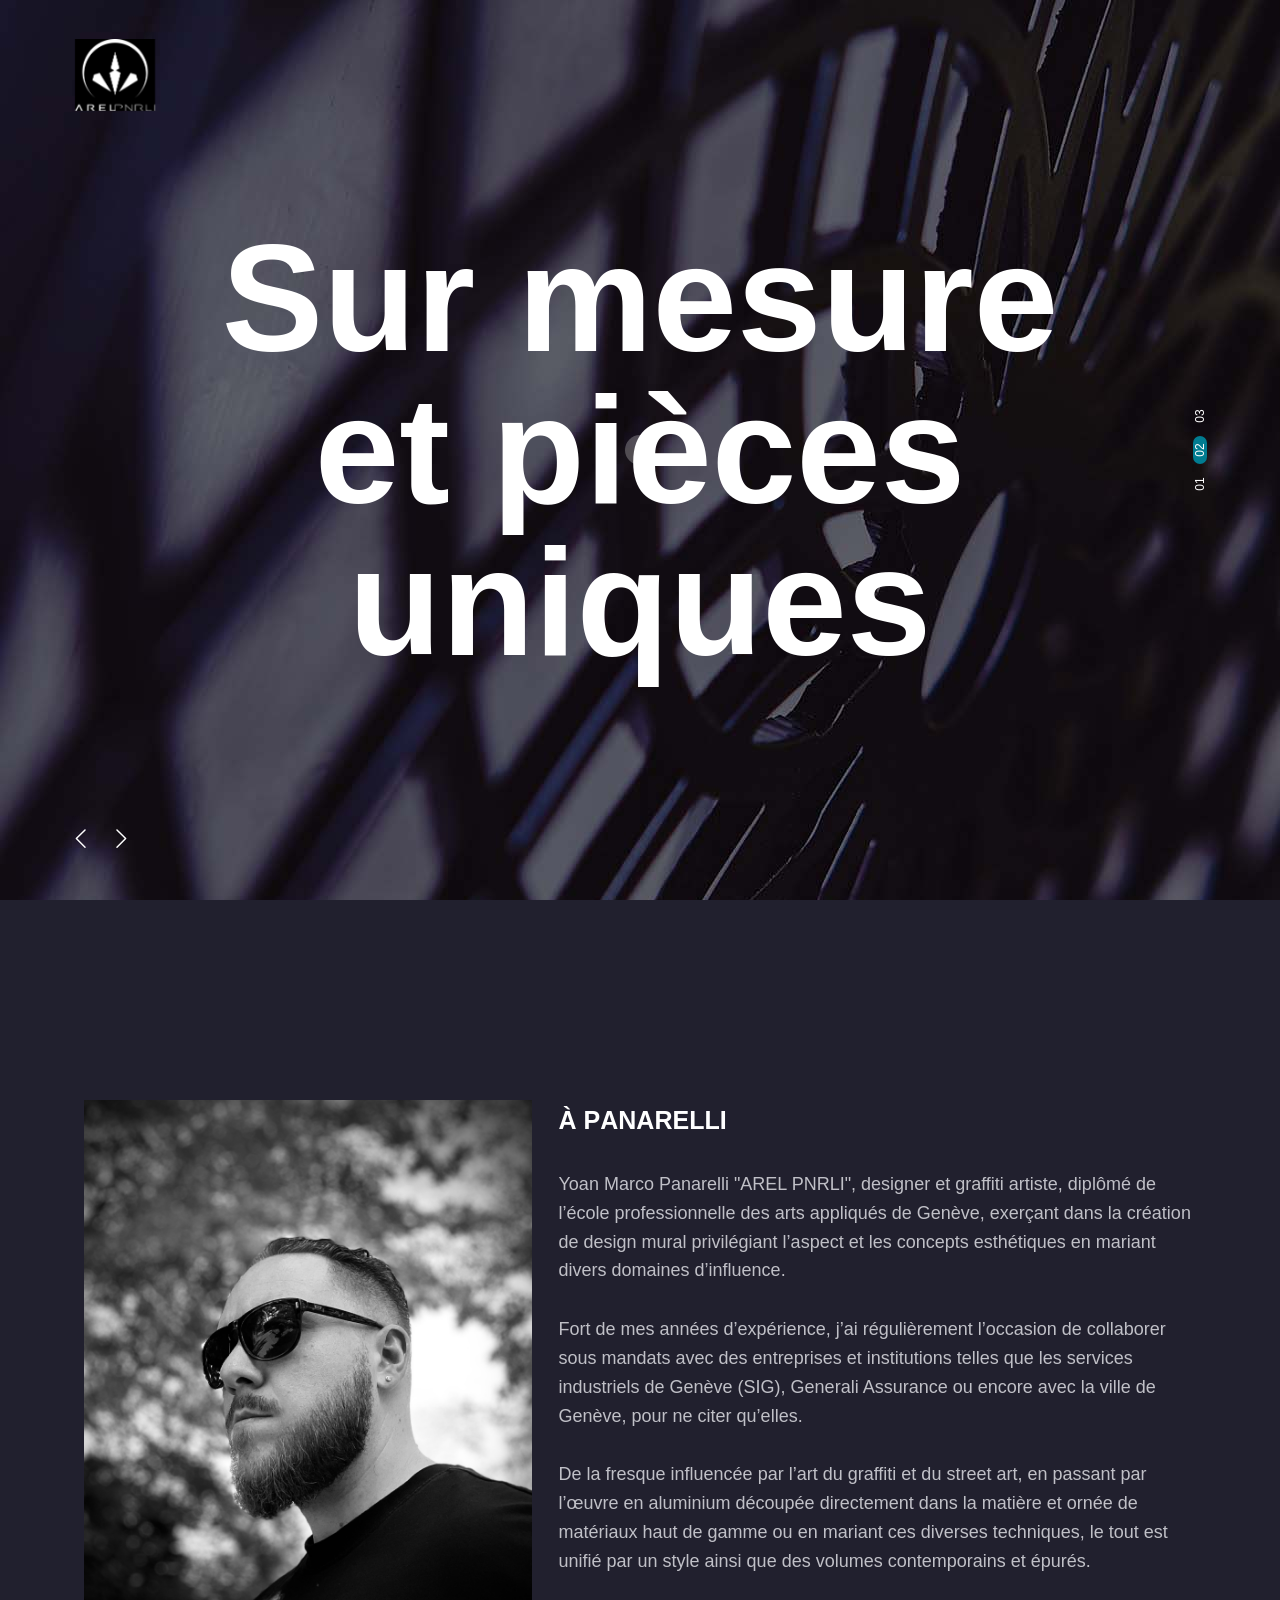
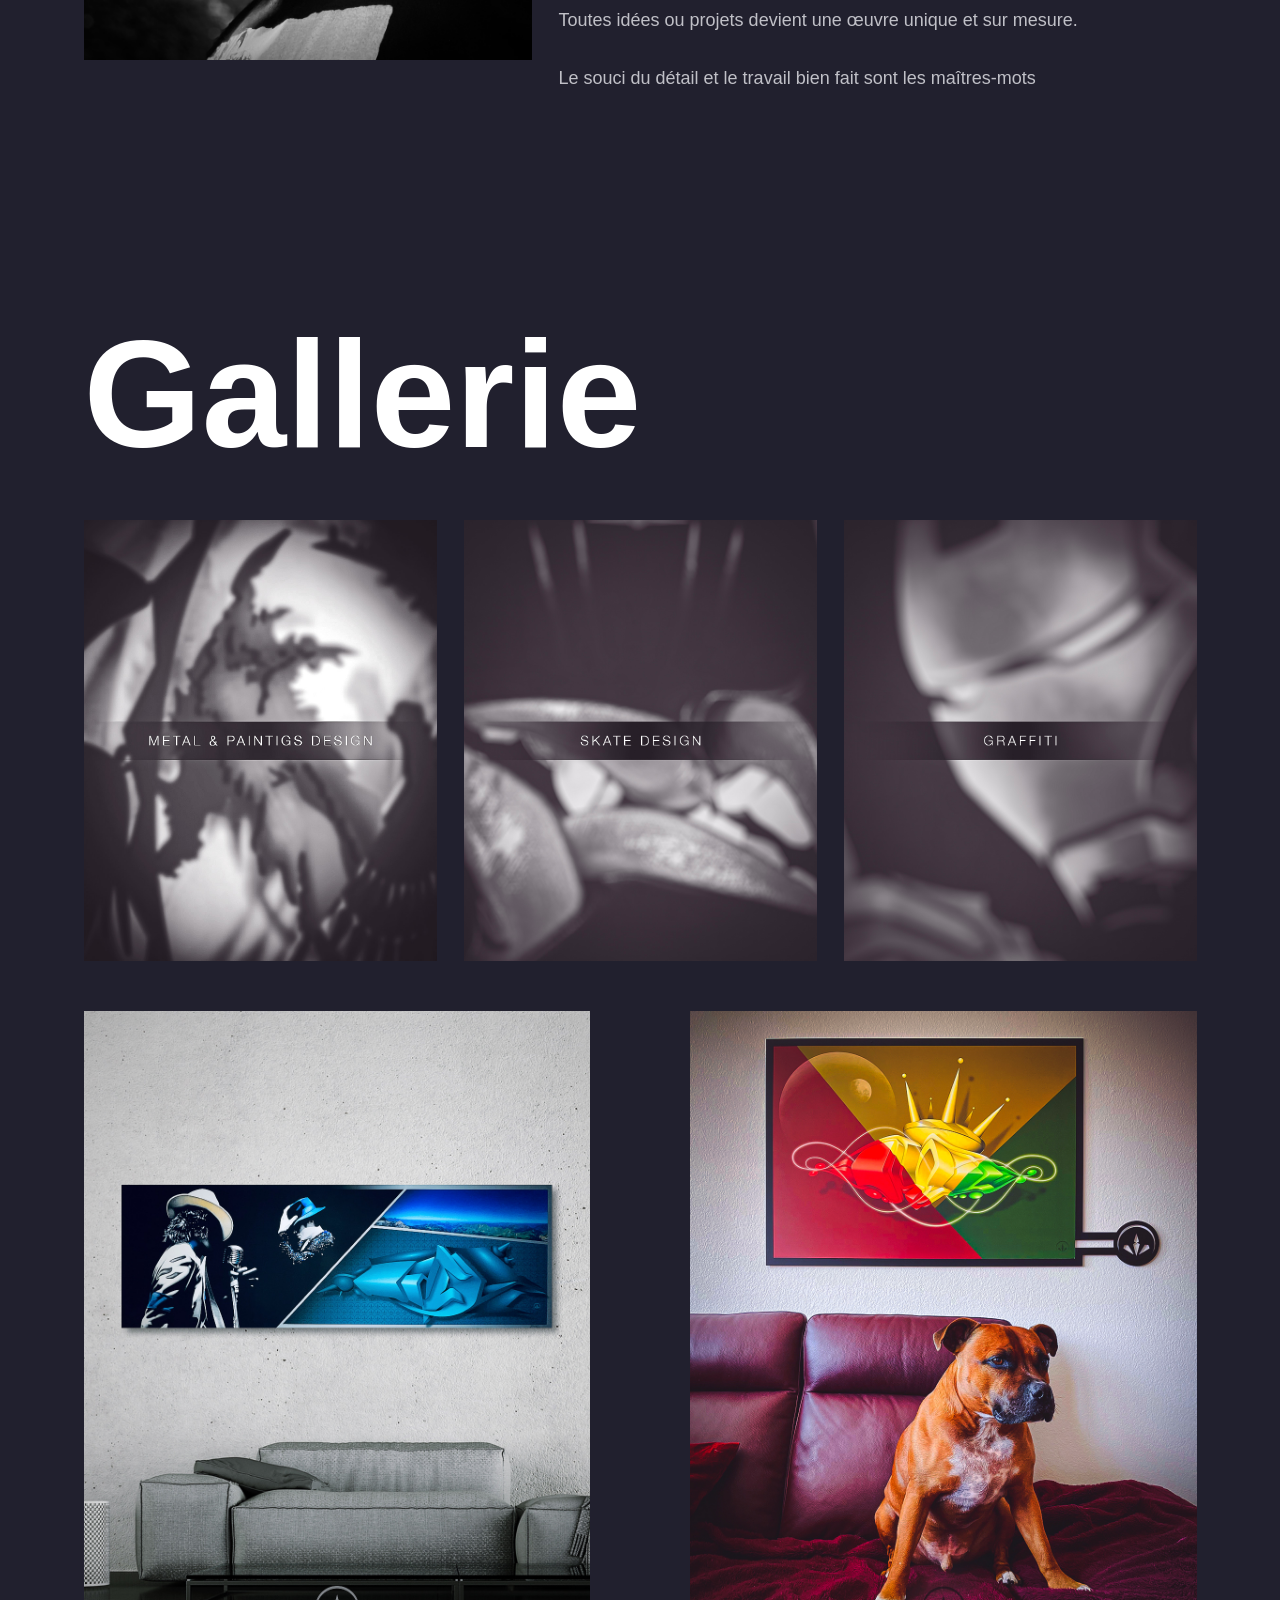
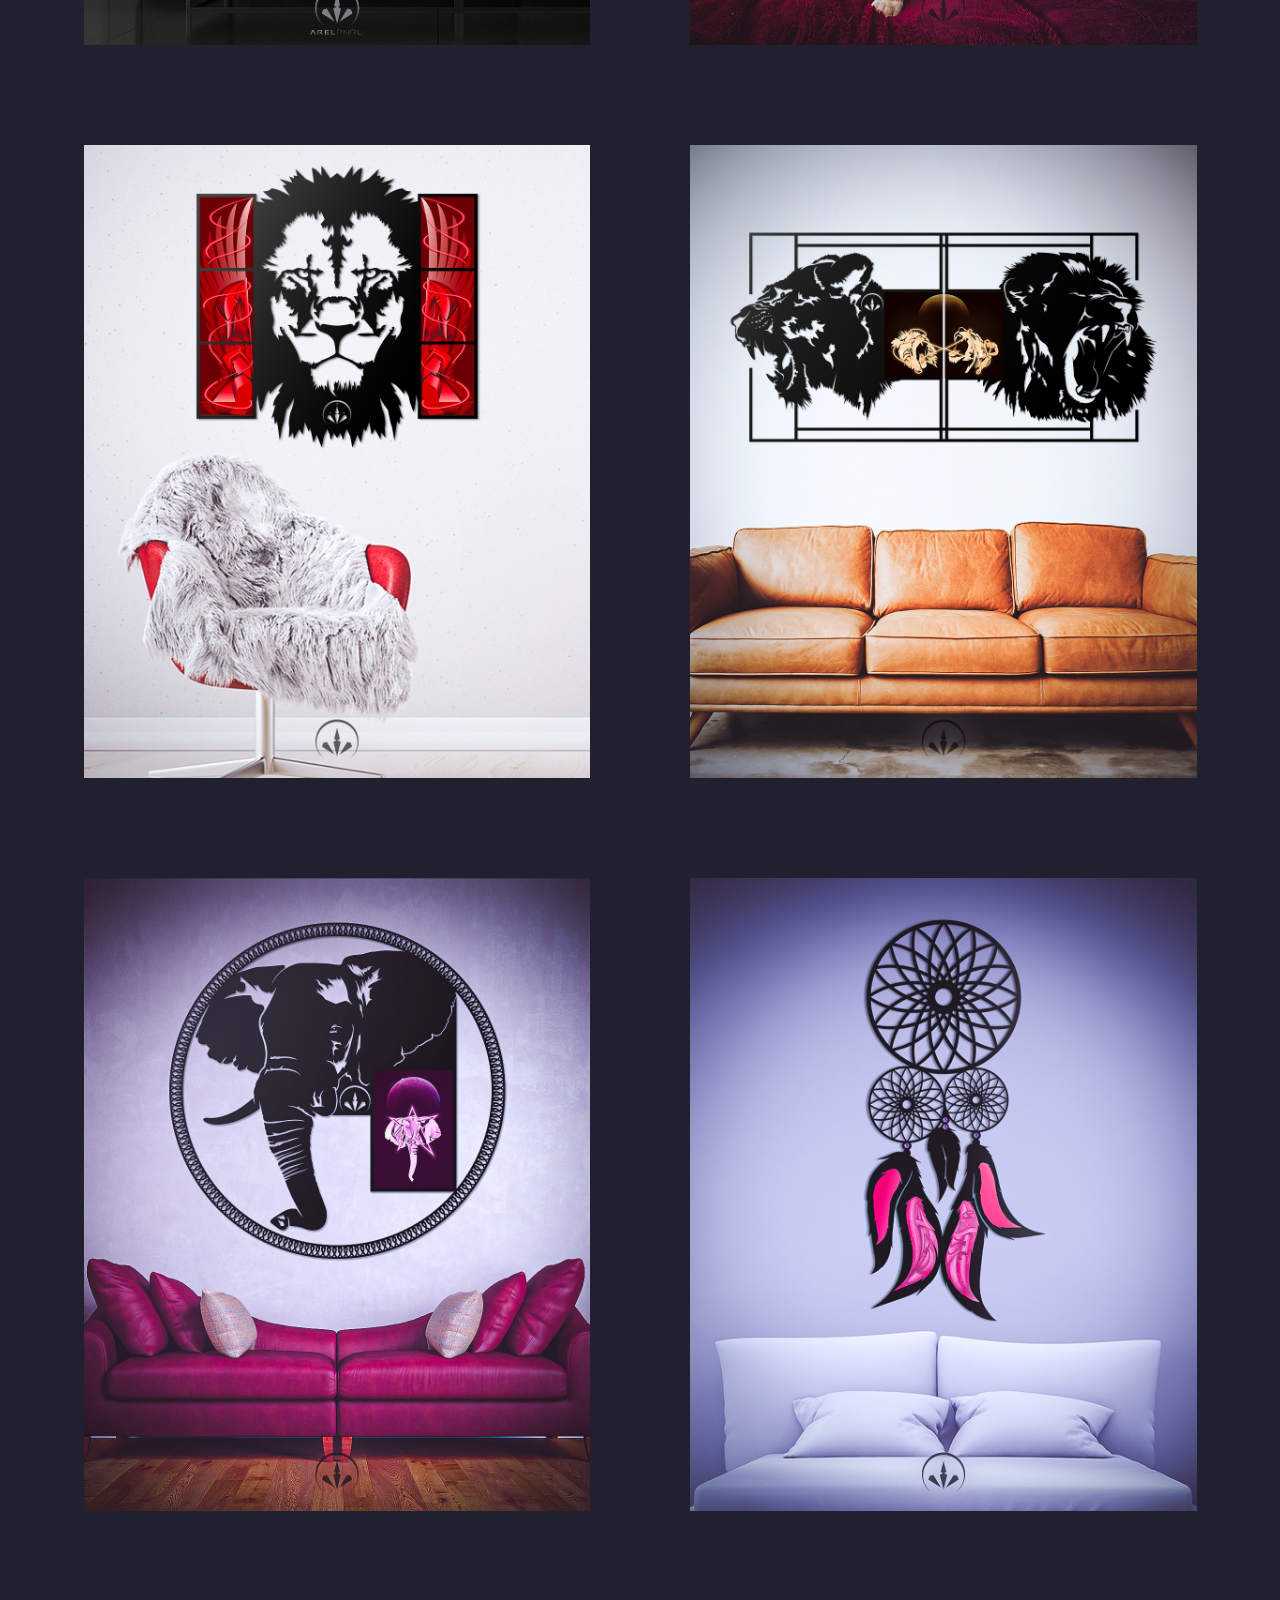
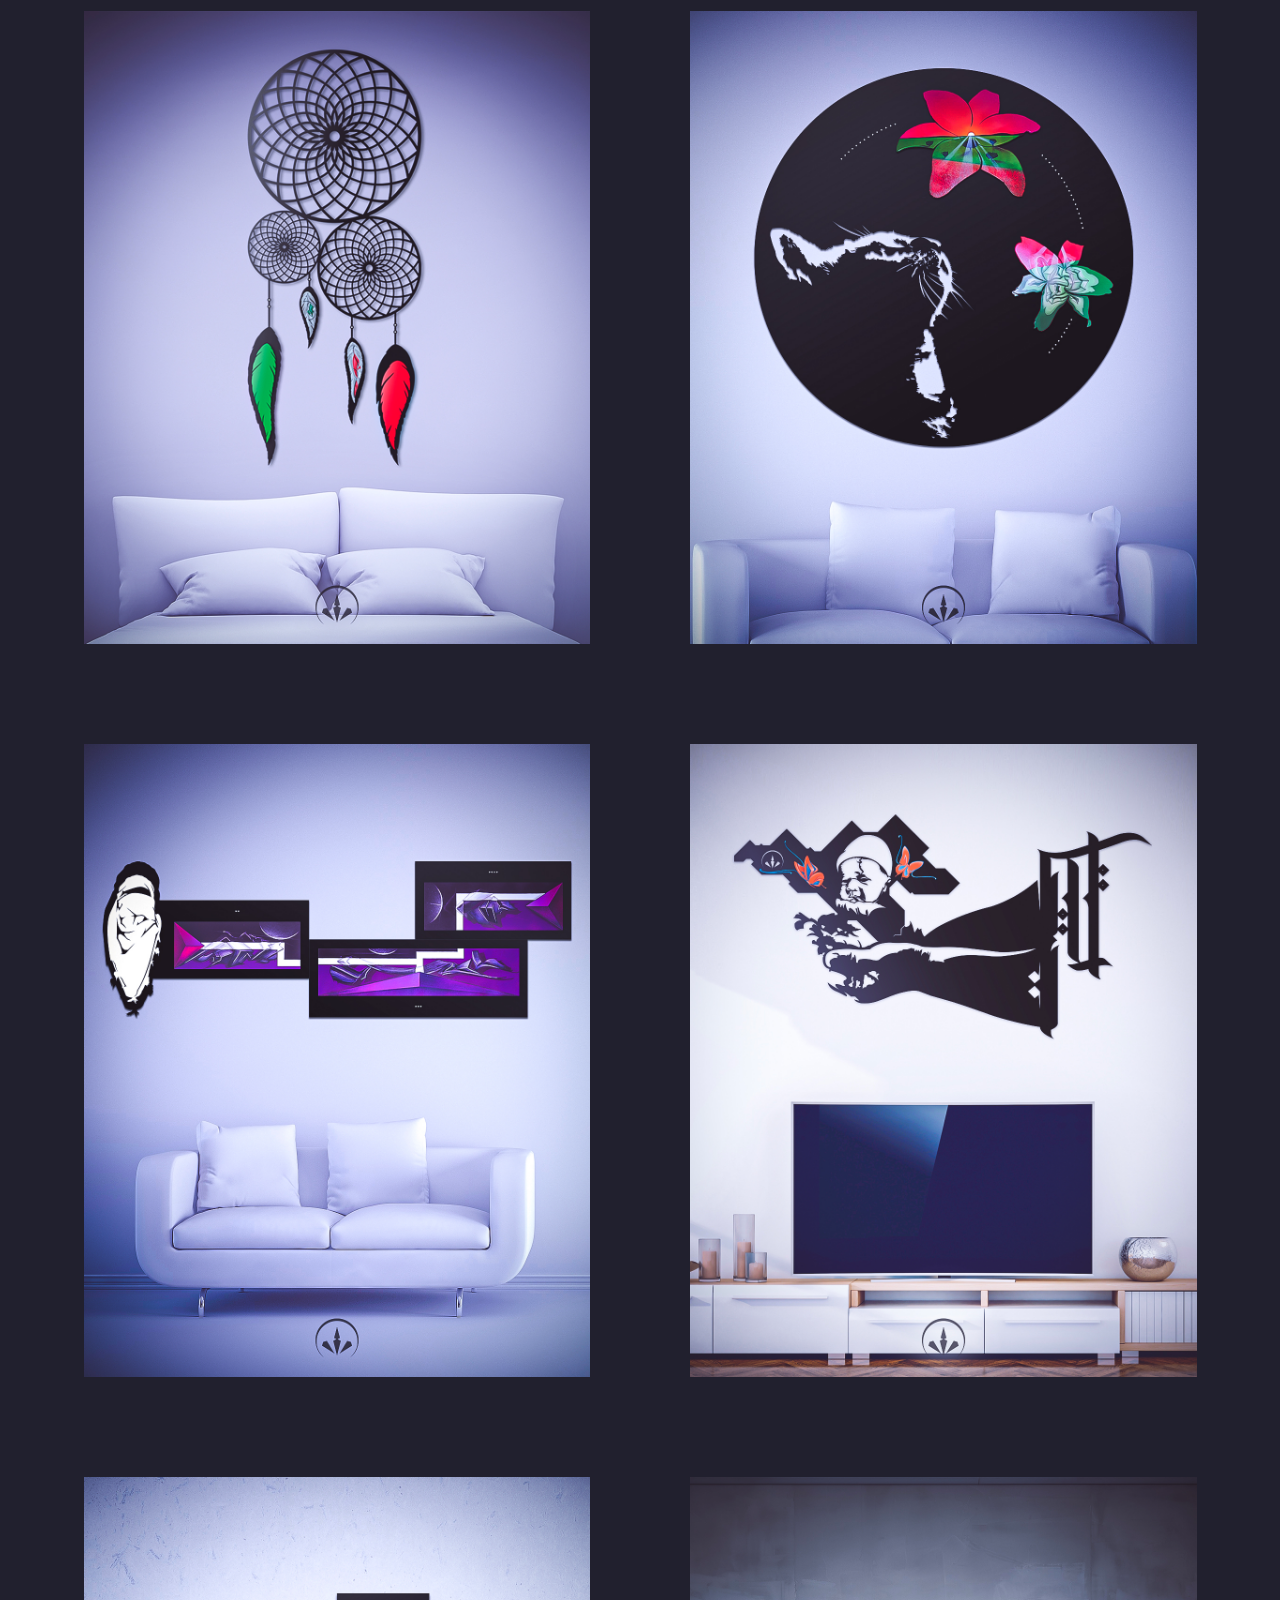
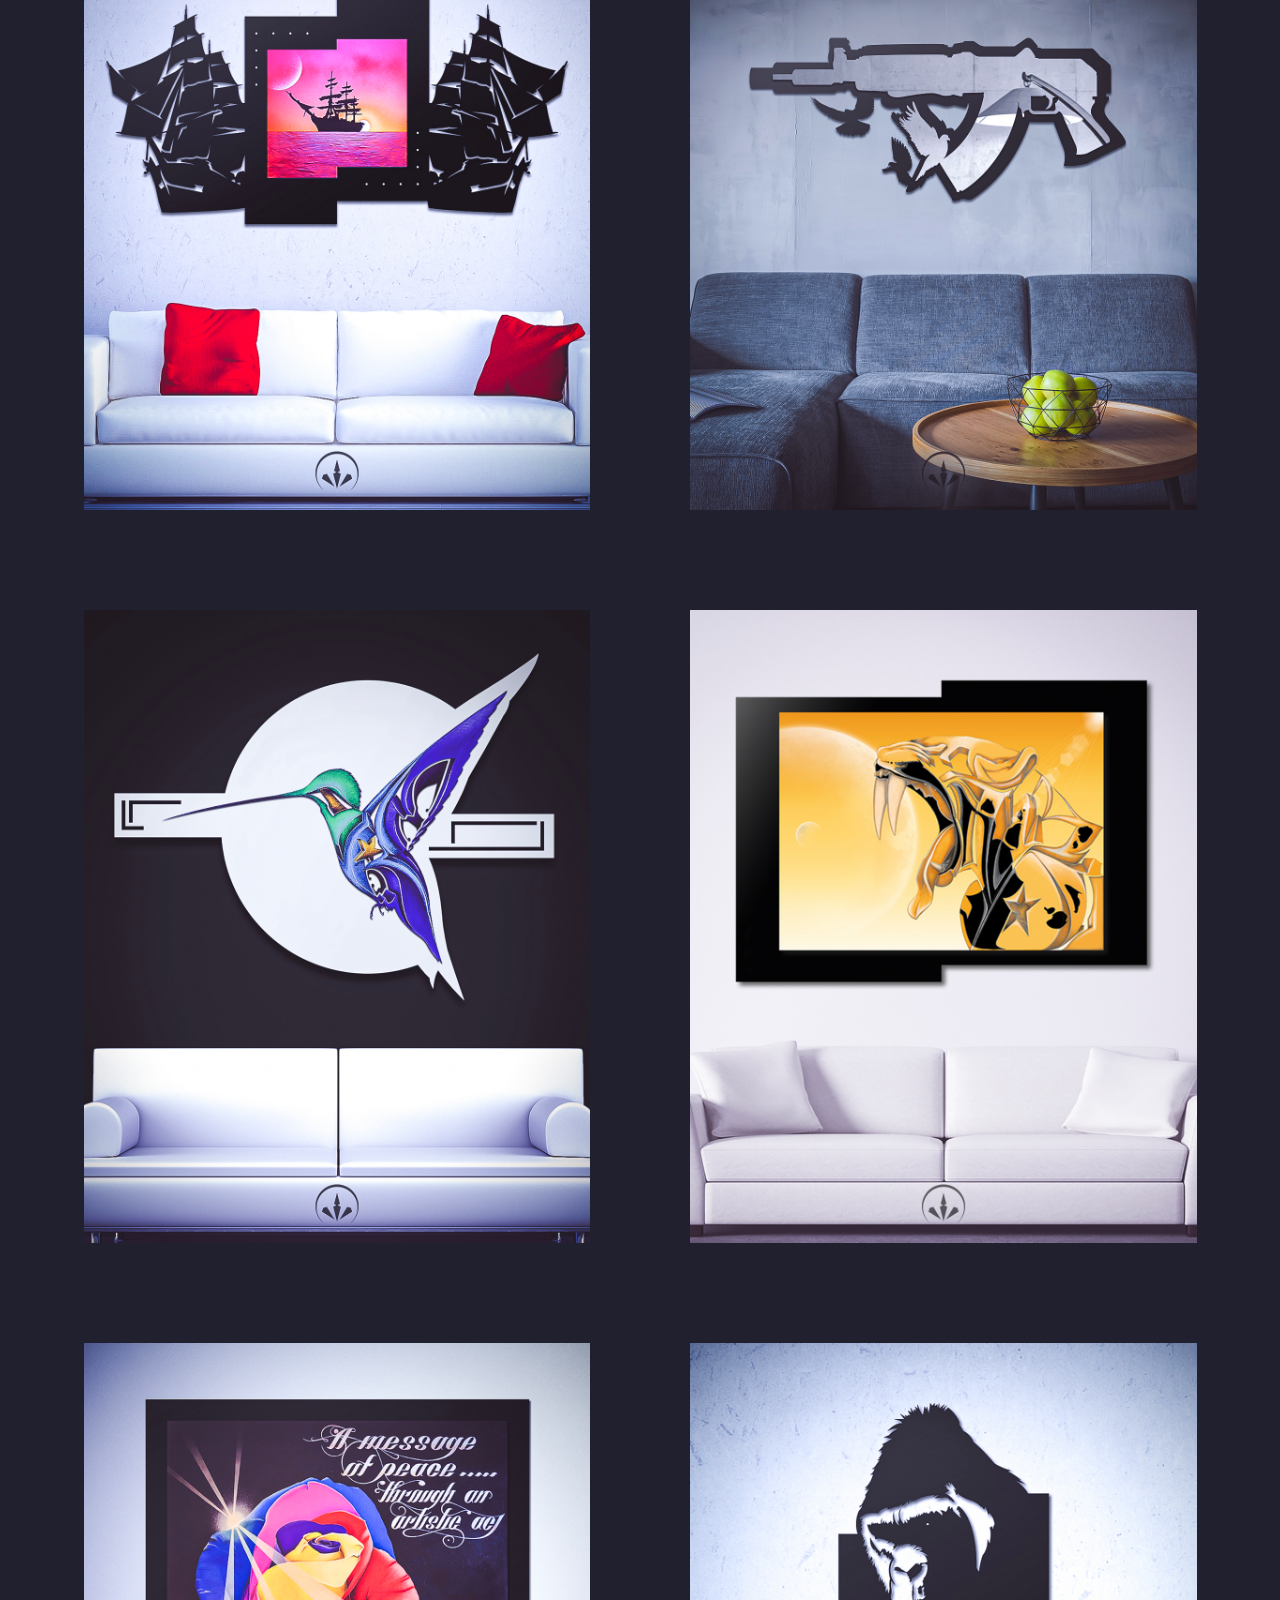
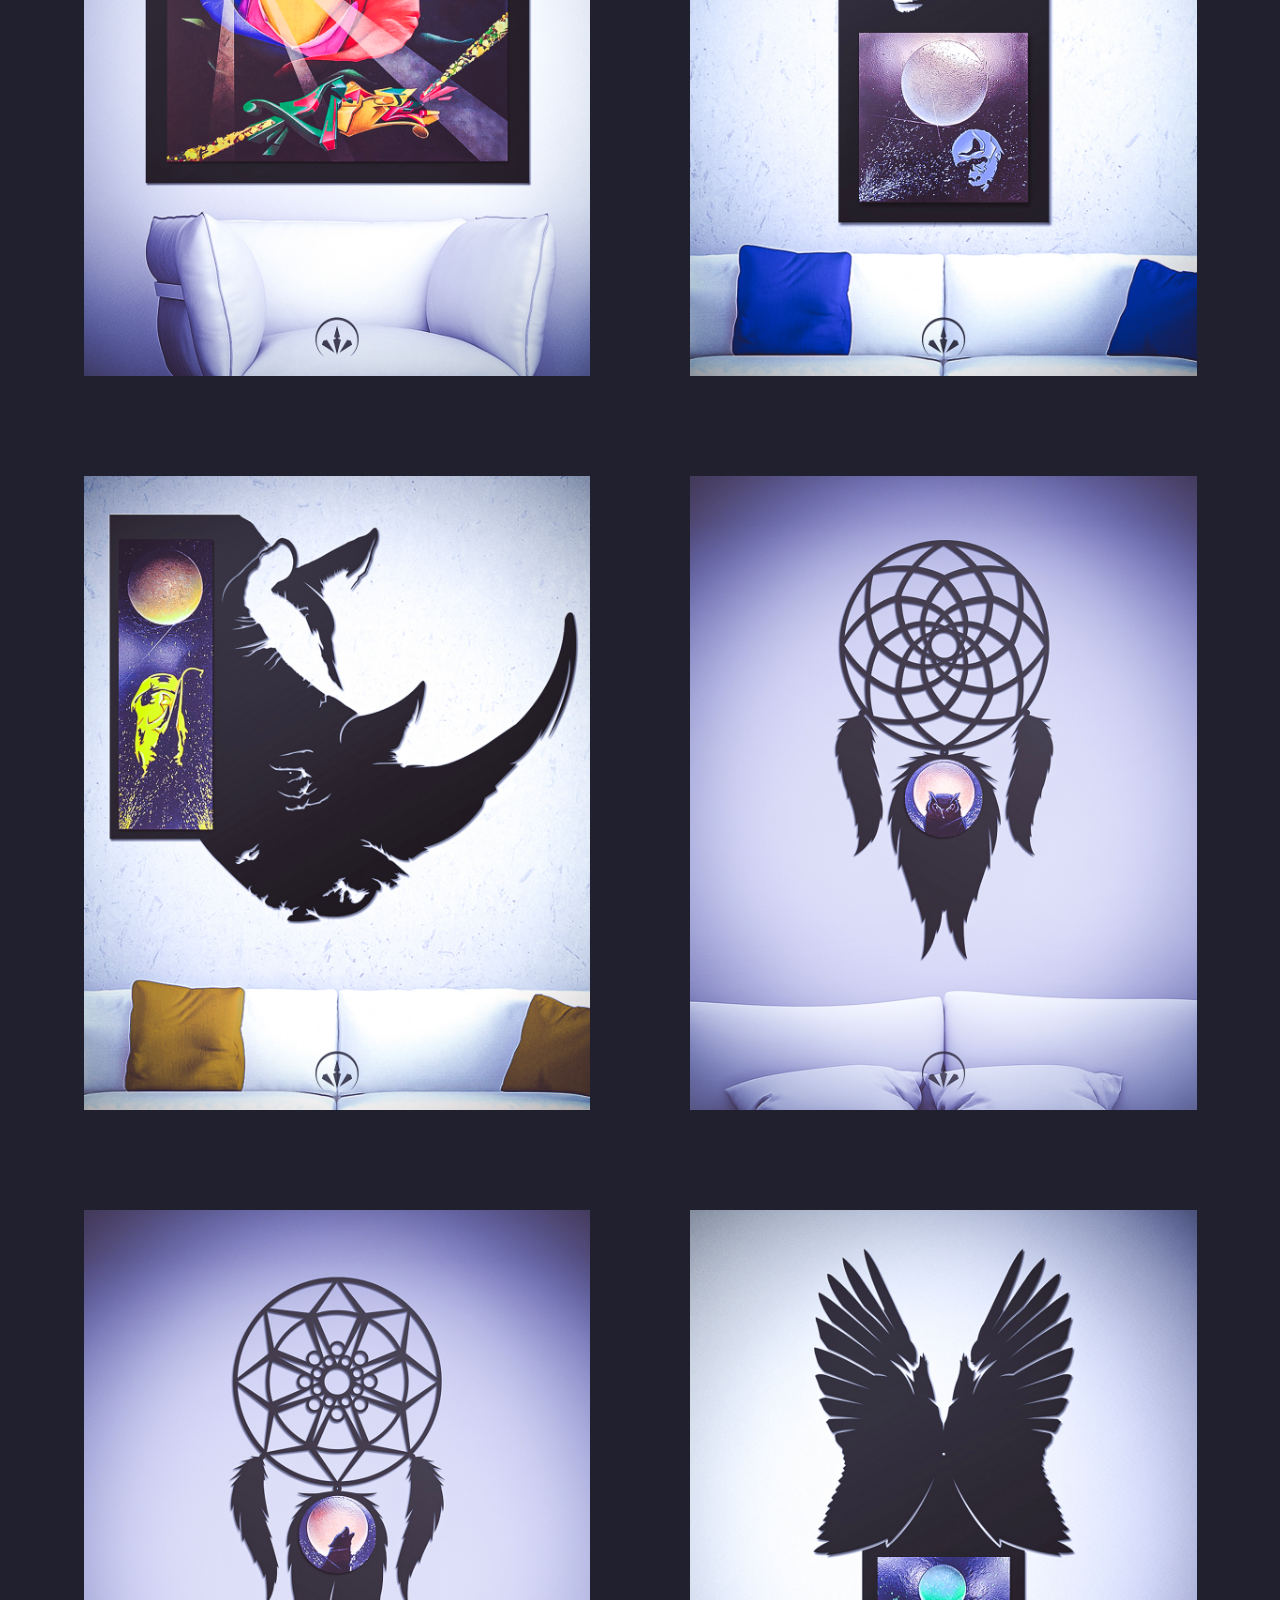
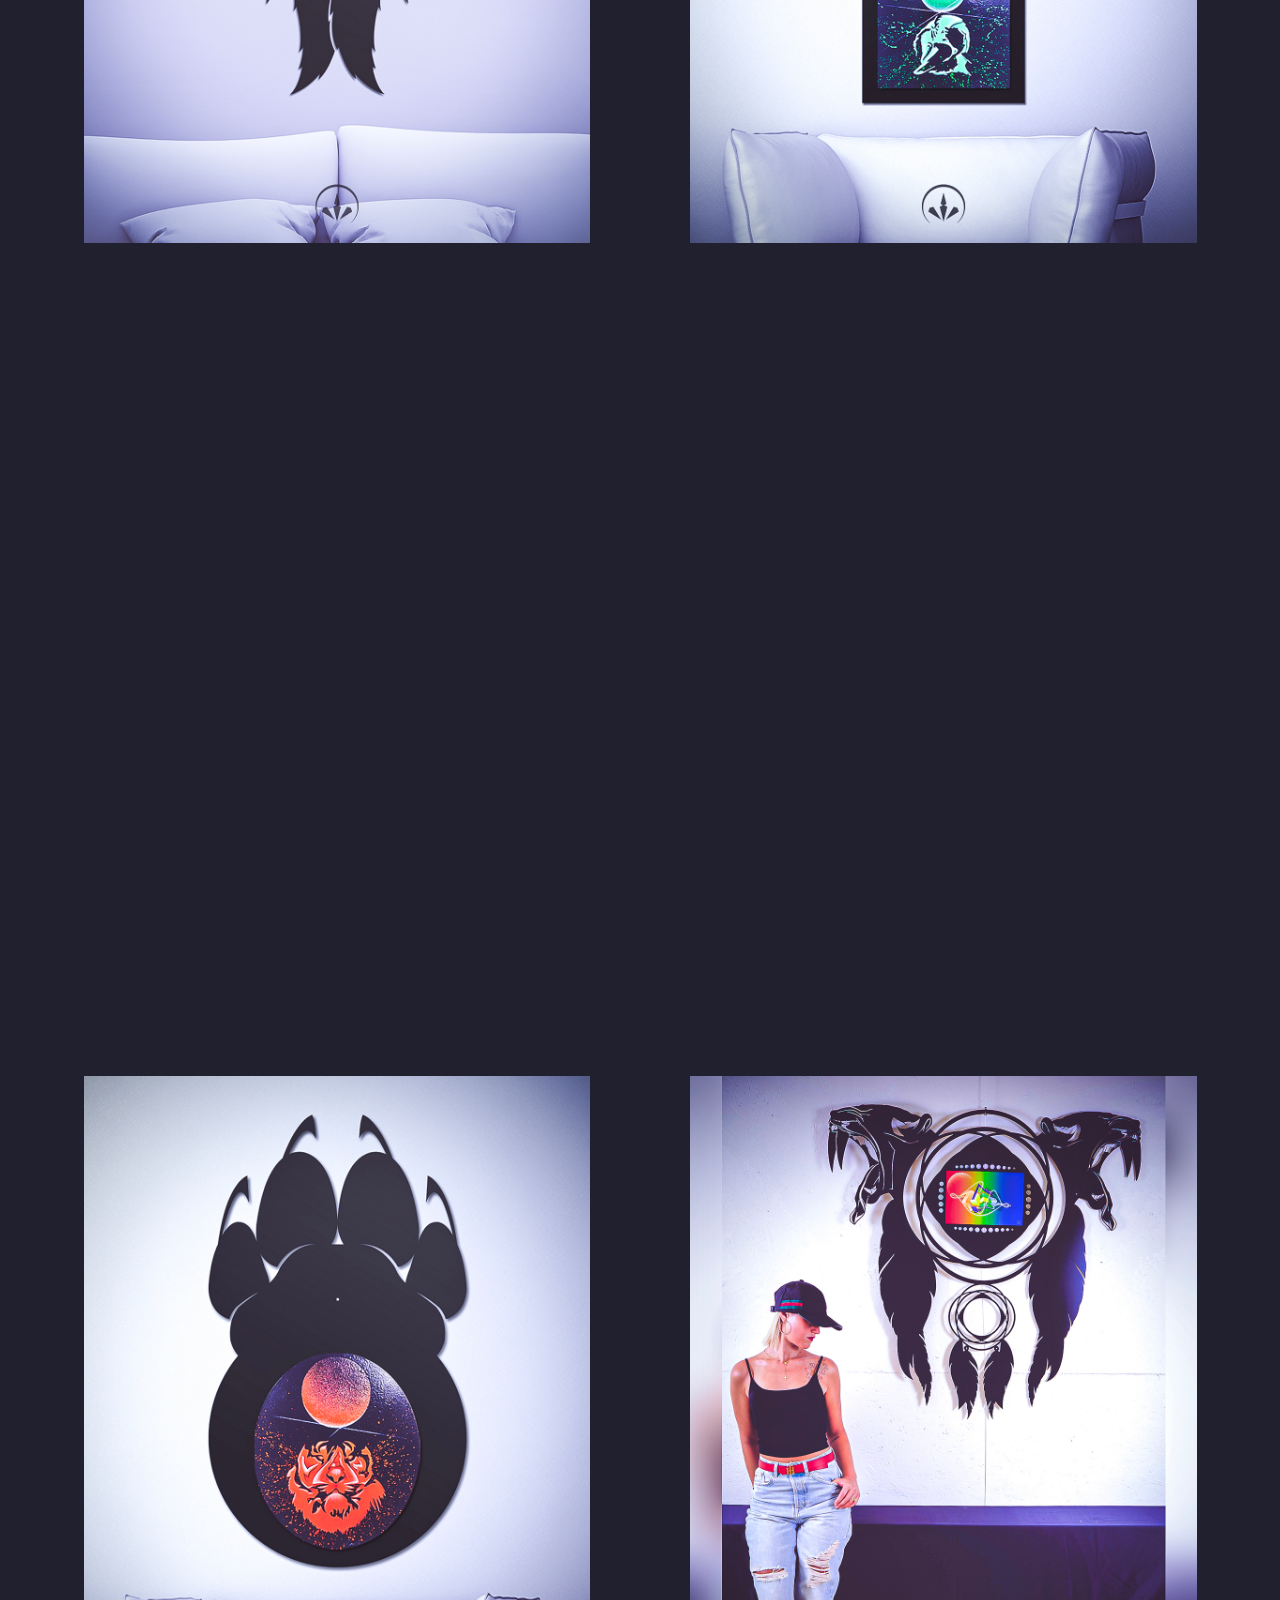
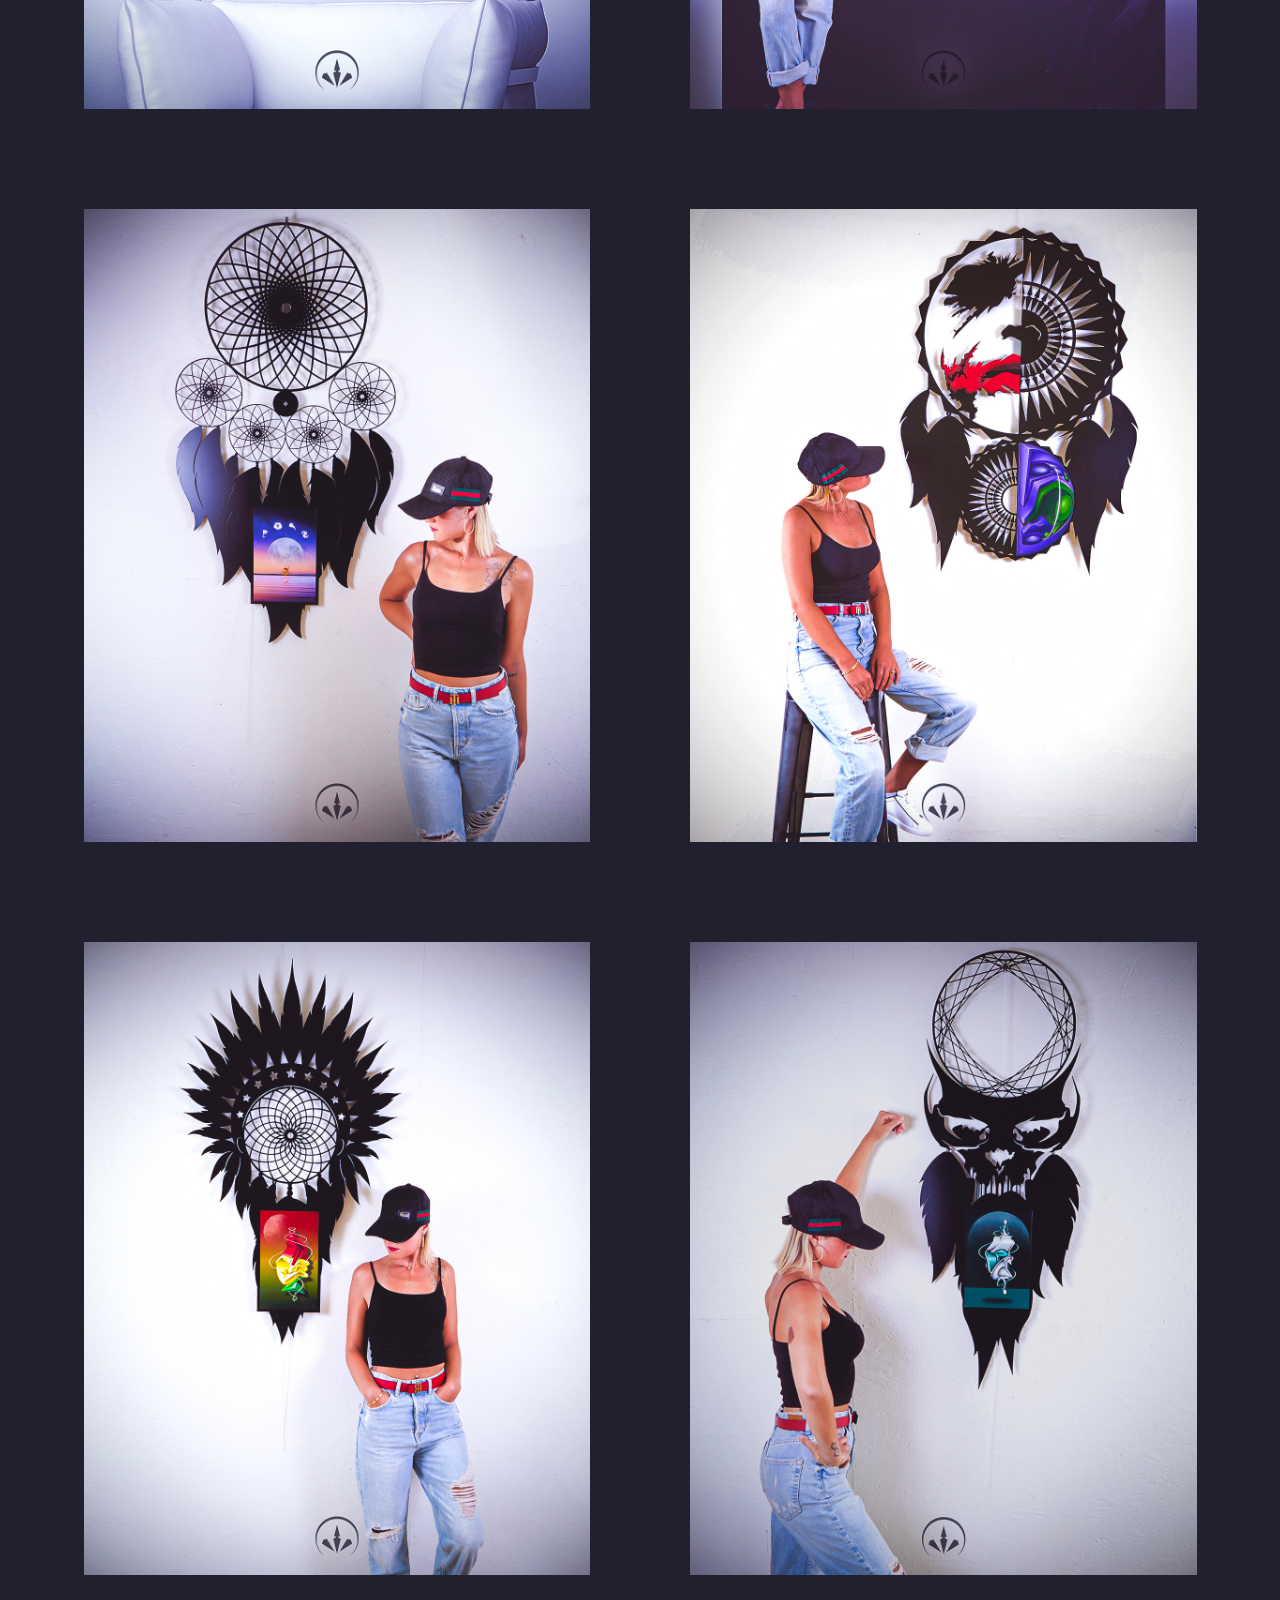
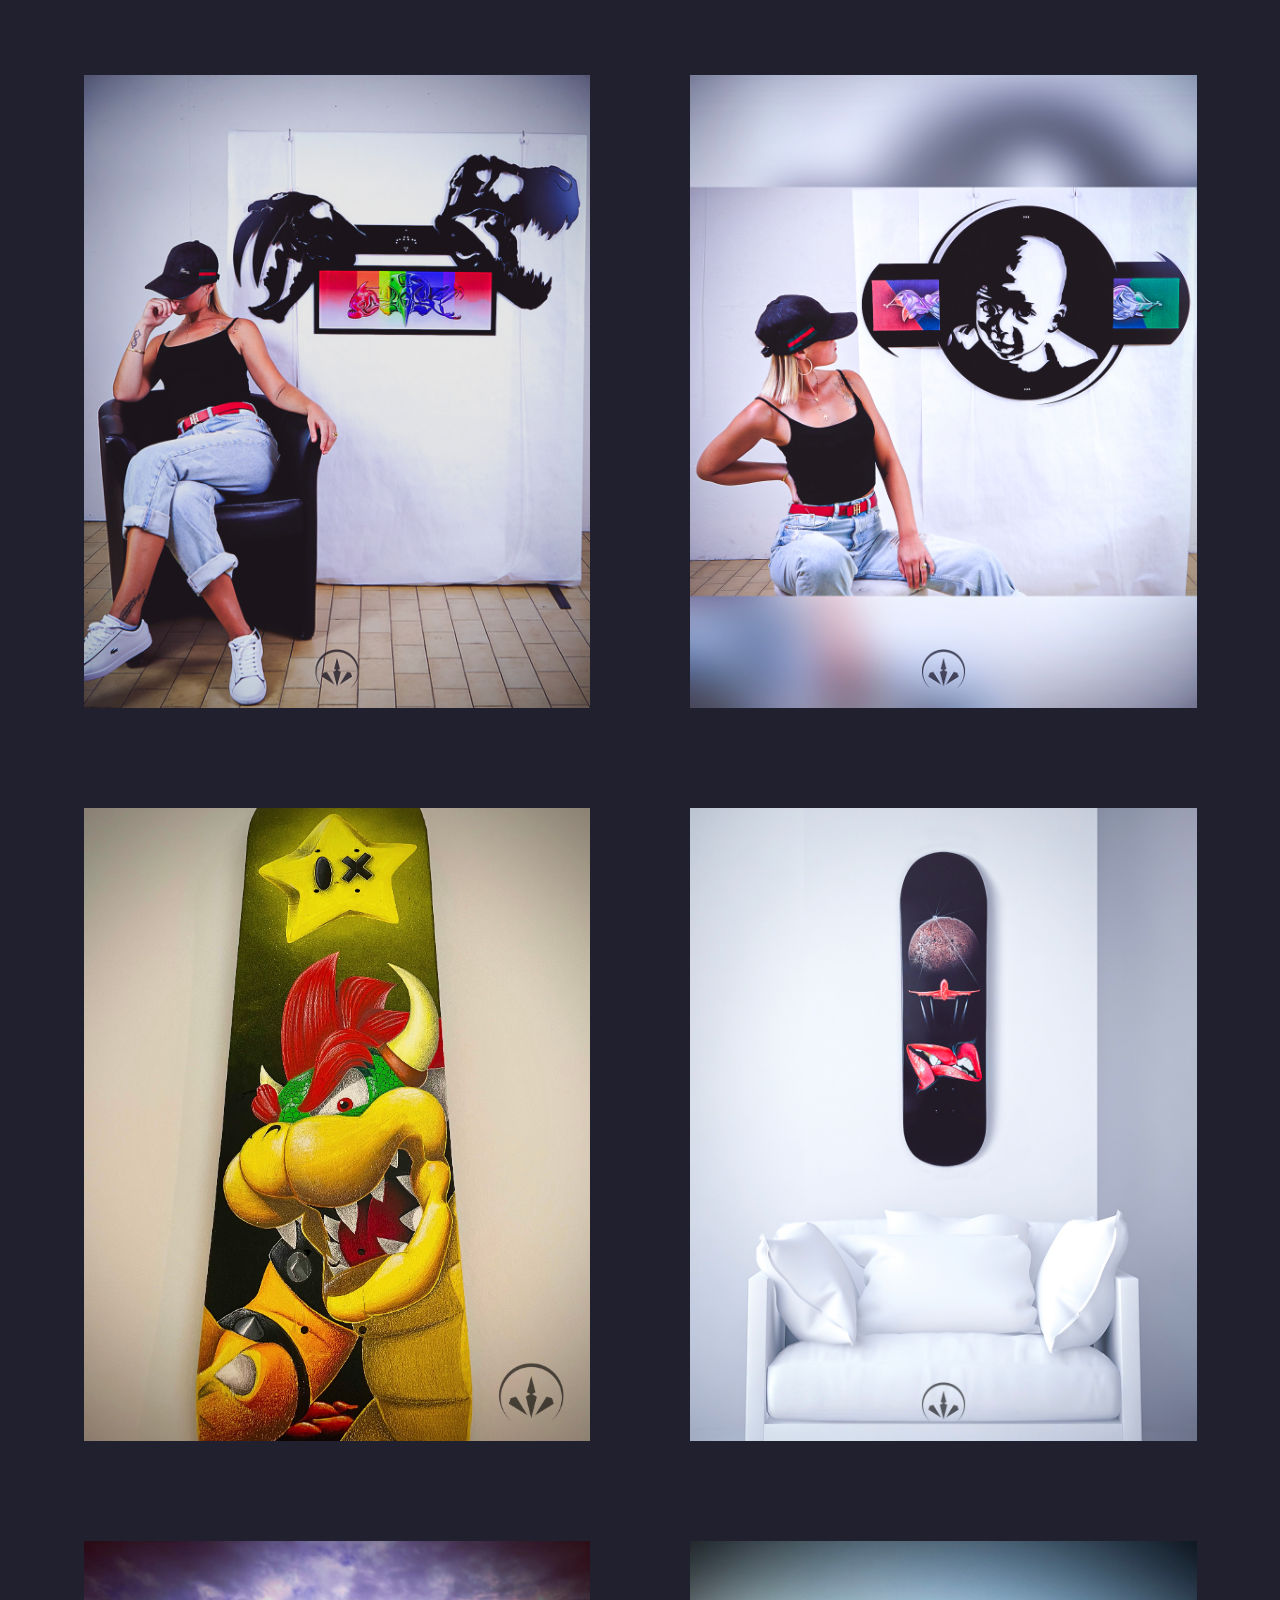
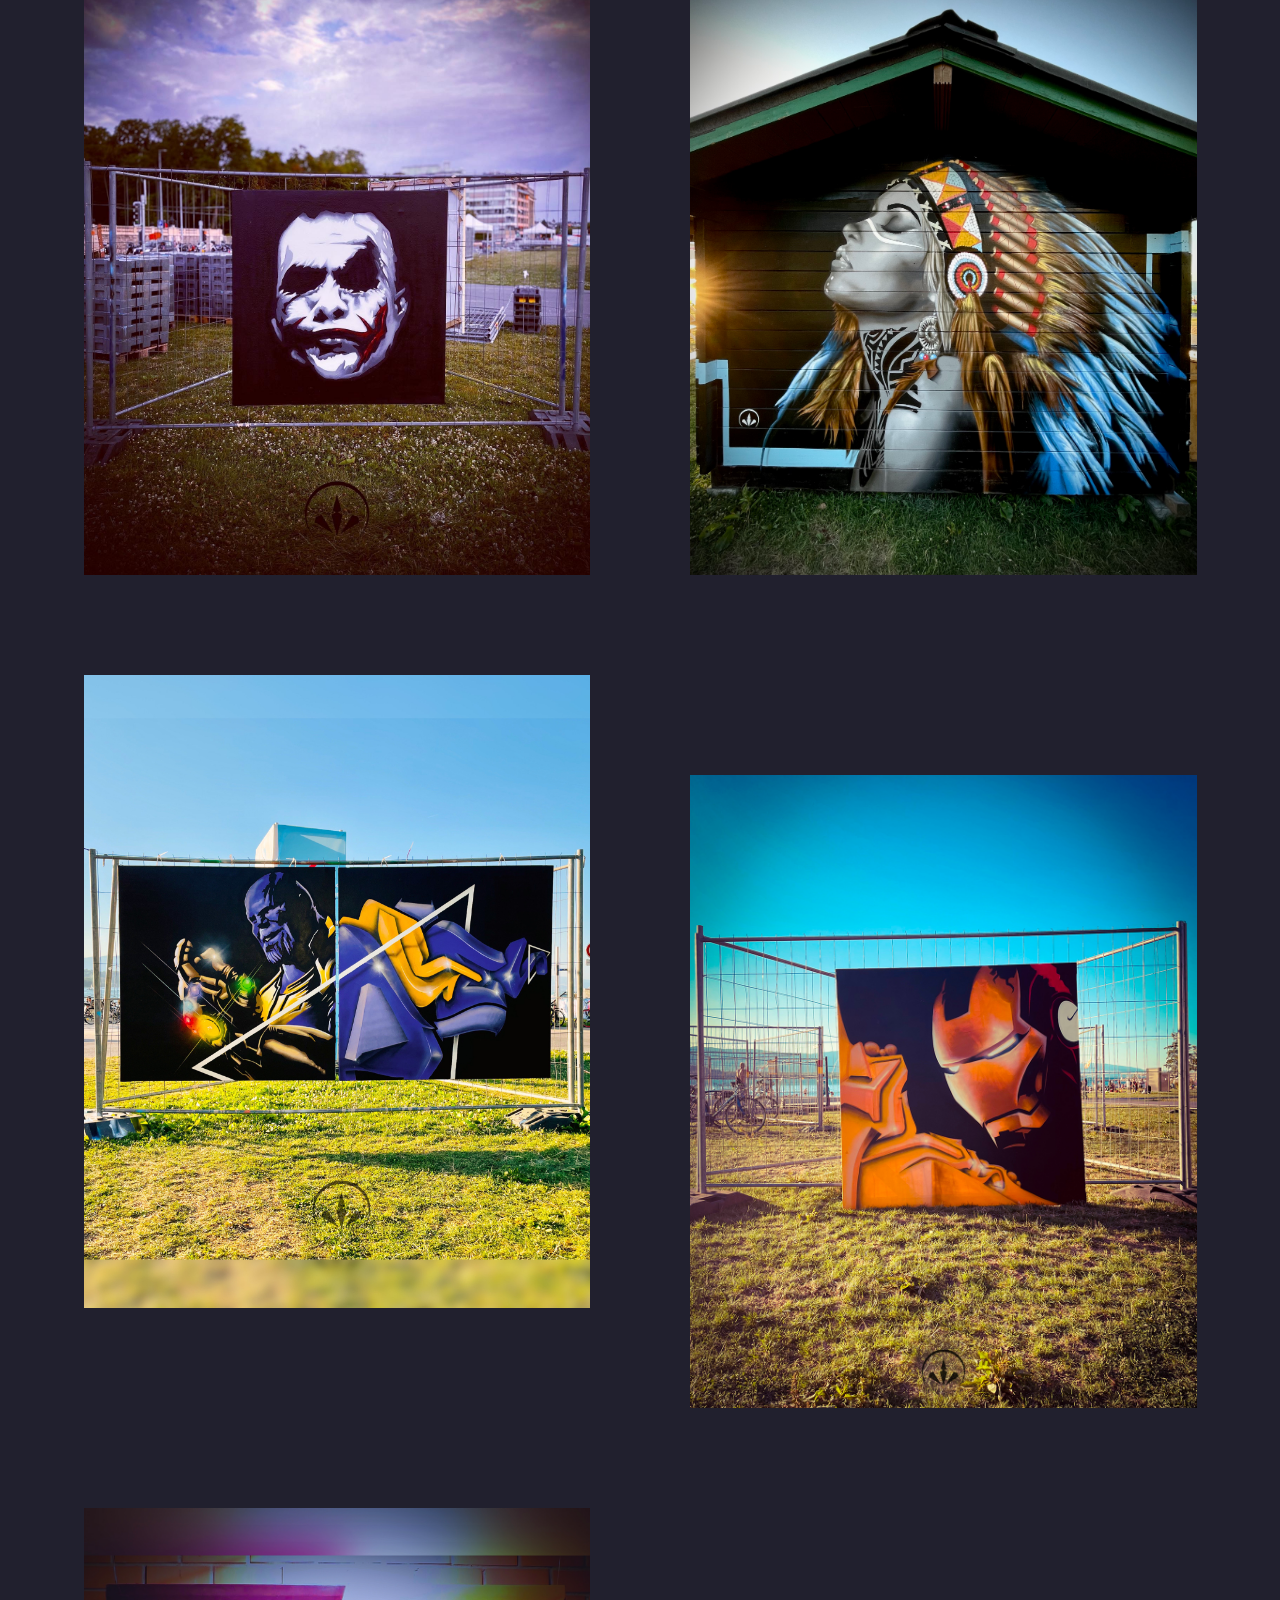
==== commit a72e62b6: "2025-11-05 Change Log * Done requested changes." ====
--- a/index.html
+++ b/index.html
@@ -1,4 +1,4 @@
-<!DOCTYPE html>
+﻿<!DOCTYPE html>
 <html lang="en" xmlns="http://www.w3.org/1999/xhtml">
 
 <head>
@@ -63,7 +63,7 @@
 
 				<!-- logo -->
 				<div class="logo">
-					<a href="index.html"><img src="images/loader-img.png" alt="" /></a>
+					<a href="index.html"><img src="images/loader-img.jpg" alt="" /></a>
 				</div>
 
 			</div>
@@ -77,25 +77,20 @@
 			<div class="section main-slider" data-dispimgpath="images/pointilize.jpg">
 				<div class="swiper-container">
 					<div class="swiper-wrapper">
-
 						<div class="swiper-slide" style="background-image: url(images/slider-2-bg.jpg);">
-
 							<!-- image -->
 							<div class="slide"><img src="images/started_slide1.jpg" class="main-slide-item__image"
 									alt="" /></div>
-
 							<!-- slide titles -->
 							<div class="slide-titles">
 								<div class="container">
 									<div class="row">
 										<div class="col-xs-12 col-sm-12 col-md-12 col-lg-12">
-
 											<!-- title -->
 											<div class="titles center">
 												<div class="title">
 													<div class="title-inner splitting-text-anim-2" data-splitting>
-														Le souci du<br />
-														<strong>détail</strong>
+														Le souci du détail
 													</div>
 												</div>
 											</div>
@@ -104,12 +99,10 @@
 								</div>
 							</div>
 						</div>
-						<div class="swiper-slide">
-
+						<div class="swiper-slide" style="background-image: url(images/slider-2-bg.jpg);">
 							<!-- image -->
 							<div class="slide"><img src="images/started_slide2.jpg" class="main-slide-item__image"
 									alt="" /></div>
-
 							<!-- slide titles -->
 							<div class="slide-titles">
 								<div class="container">
@@ -124,20 +117,15 @@
 													</div>
 												</div>
 											</div>
-
-										</div>
-									</div>
-								</div>
-							</div>
-
-						</div>
-
-						<div class="swiper-slide">
-
+										</div>
+									</div>
+								</div>
+							</div>
+						</div>
+						<div class="swiper-slide" style="background-image: url(images/slider-2-bg.jpg);">
 							<!-- image -->
 							<div class="slide"><img src="images/started_slide3.jpg" class="main-slide-item__image"
 									alt="" /></div>
-
 							<!-- slide titles -->
 							<div class="slide-titles">
 								<div class="container">
@@ -153,19 +141,14 @@
 													</div>
 												</div>
 											</div>
-
-										</div>
-									</div>
-								</div>
-							</div>
-
-						</div>
-
+										</div>
+									</div>
+								</div>
+							</div>
+						</div>
 					</div>
-
 					<!-- pagination -->
 					<div class="swiper-pagination scrolla-element-anim-1 scroll-animate" data-animate="active"></div>
-
 					<!-- navigation -->
 					<div class="swiper-buttons">
 						<div class="swiper-button-prev scene-nav scene-nav--prev scrolla-element-anim-1 scroll-animate"
@@ -173,12 +156,9 @@
 						<div class="swiper-button-next scene-nav scene-nav--next scrolla-element-anim-1 scroll-animate"
 							data-animate="active"></div>
 					</div>
-
 				</div>
-
 				<!-- slides -->
 				<div class="canvas main-slider-items__image"></div>
-
 			</div>
 
 			<!-- Section Description -->
@@ -192,7 +172,7 @@
 						<div class="col-xs-12 col-sm-12 col-md-12 col-lg-7">
 							<div class="description-label splitting-text-anim-1 scroll-animate" data-splitting="chars"
 								data-animate="active">
-								À Propos PANARELLI
+								À PANARELLI
 							</div>
 							<div class="description-text scrolla-element-anim-1 scroll-animate" data-animate="active">
 								<p>
@@ -261,7 +241,7 @@
 						</a>
 						<a href="#" class="splitting-text-anim-1 scroll-animate" data-href=".metal"
 							data-splitting="chars" data-animate="active">
-							Metal Design
+							Collections
 						</a>
 						<a href="#" class="splitting-text-anim-1 scroll-animate" data-href=".skate"
 							data-splitting="chars" data-animate="active">
@@ -1440,13 +1420,9 @@
 
 							<!-- titles -->
 							<div class="h-titles">
-								<div class="h-subtitle red splitting-text-anim-1 scroll-animate" data-splitting="chars"
-									data-animate="active">
-									A Trusted
-								</div>
 								<div class="h-title splitting-text-anim-2 scroll-animate" data-splitting="chars"
 									data-animate="active">
-									partner
+									Les partenaires
 								</div>
 								<div class="h-image" data-bottom-top="top: 0px;" data-top-bottom="top: -300px;">
 									<div class="img scrolla-element-anim-1 scroll-animate bw" data-animate="active"
@@ -1462,36 +1438,49 @@
 							<!-- partners -->
 							<div class="partners-box">
 
-								<div class="text scrolla-element-anim-1 scroll-animate" data-animate="active">
-									<p>
-										Aliquam erat volutpat. Quisque vitae odio at odio congue elementum. Fusce purus
-										nibh, bibendum non vehicula id, pretium quis sem.
-									</p>
-									<p>
-										Pellentesque tincidAenean sollicitudin massa eget turpis pharetra
-									</p>
-								</div>
-
-								<div class="partners-items row">
-
-									<dic class="col-sm-3">
-										<img src="images/collab1.png" alt="" />
-									</dic>
-
-									<dic class="col-sm-3">
-										<img src="images/collab2.png" alt="" />
-										<img class="mt-3" src="images/collab5.png" alt="" />
-									</dic>
-
-									<dic class="col-sm-3">
-										<img src="images/collab3.png" alt="" />
-									</dic>
-
-									<dic class="col-sm-3">
-										<img src="images/collab4.png" alt="" />
-									</dic>
-
-								</div>
+                            <div class="partners-items row">
+
+                                <div class="partners-col col-sm-6">
+                                    <div class="partners-item">
+                                        <div class="image">
+                                            <img src="images/collab1.png" alt="" />
+                                        </div>
+                                    </div>
+                                </div>
+
+                                <div class="partners-col col-sm-6">
+                                    <div class="partners-item">
+                                        <div class="image">
+                                            <img src="images/collab2.png" alt="" />
+                                        </div>
+                                    </div>
+                                </div>
+
+                                <div class="partners-col col-sm-6">
+                                    <div class="partners-item">
+                                        <div class="image">
+                                            <img src="images/collab3.png" alt="" />
+                                        </div>
+                                    </div>
+                                </div>
+
+                                <div class="partners-col col-sm-6">
+                                    <div class="partners-item">
+                                        <div class="image">
+                                            <img src="images/collab4.png" alt="" />
+                                        </div>
+                                    </div>
+                                </div>
+
+                                <div class="partners-col col-sm-6">
+                                    <div class="partners-item">
+                                        <div class="image">
+                                            <img src="images/collab5.png" alt="" />
+                                        </div>
+                                    </div>
+                                </div>
+
+                            </div>
 
 							</div>
 
@@ -1510,7 +1499,7 @@
 
 						<!-- titles -->
 						<div class="h-titles">
-							<div class="h-subtitle splitting-text-anim-1 scroll-animate" data-splitting="chars"
+							<div class="h-subtitle red splitting-text-anim-1 scroll-animate" data-splitting="chars"
 								data-animate="active">
 								Say
 							</div>
@@ -1587,4 +1576,4 @@
 
 </body>
 
-</html>+</html>
--- a/css/main.css
+++ b/css/main.css
@@ -93,7 +93,7 @@
   background: #21202e;
   font-size: 18px;
   color: #c0c0c7;
-  font-family: "Roboto", sans-serif;
+  font-family: "Helvetica", Arial, sans-serif;
   font-weight: 400;
   line-height: 1.6;
   -webkit-font-smoothing: antialiased;
@@ -105,21 +105,21 @@
 }
 
 a {
-  color: #eb6165;
+  color: #017c91;
   text-decoration: none;
   cursor: pointer;
 }
 
 a:link {
-  color: #eb6165;
+  color: #017c91;
 }
 
 a:active {
-  color: #eb6165;
+  color: #017c91;
 }
 
 a:visited {
-  color: #eb6165;
+  color: #017c91;
 }
 
 a:hover {
@@ -137,7 +137,7 @@
 input,
 textarea,
 button {
-  font-family: "Roboto";
+  font-family: "Helvetica", Arial, sans-serif;
 }
 
 label {
@@ -194,7 +194,7 @@
 h5,
 h6 {
   font-weight: 900;
-  font-family: "Roboto";
+  font-family: "Helvetica", Arial, sans-serif;
   margin: 0;
   margin-top: 30px;
   margin-bottom: 30px;
@@ -277,7 +277,7 @@
 
 a:hover {
   text-decoration: none;
-  color: #eb6165;
+  color: #017c91;
 }
 
 a.btn,
@@ -298,7 +298,7 @@
   line-height: 60px;
   text-align: center;
   text-decoration: none;
-  border: 2px solid #eb6165;
+  border: 2px solid #017c91;
   outline: none !important;
   box-shadow: none !important;
   cursor: pointer;
@@ -315,7 +315,7 @@
 }
 
 input[type="submit"] {
-  background-color: #eb6165;
+  background-color: #017c91;
 }
 
 a.btn:before,
@@ -362,7 +362,7 @@
   display: block;
   width: 100%;
   height: 62px;
-  font-family: "Roboto";
+  font-family: "Helvetica", Arial, sans-serif;
   font-size: 18px;
   color: #FFF;
   resize: none;
@@ -396,7 +396,7 @@
 legend {
   display: block;
   padding-bottom: 10px;
-  font-family: "Roboto";
+  font-family: "Helvetica", Arial, sans-serif;
   font-size: 18px;
 }
 
@@ -412,7 +412,7 @@
 
 label.error {
   padding-top: 5px;
-  font-family: "Roboto";
+  font-family: "Helvetica", Arial, sans-serif;
   font-size: 14px;
   color: red;
   display: none;
@@ -492,7 +492,7 @@
   margin: 50px 0;
   padding: 0 50px;
   padding-top: 35px;
-  font-family: "Roboto";
+  font-family: "Helvetica", Arial, sans-serif;
   font-size: 25px;
   line-height: 1.3;
   color: #FFF;
@@ -579,7 +579,7 @@
 .wp-block-quote.is-large cite,
 .wp-block-quote.is-style-large cite,
 .wp-block-pullquote cite {
-  font-family: "Yeseva One";
+  font-family: "Helvetica", Arial, sans-serif;
   font-size: 16px;
   font-style: normal;
   display: block;
@@ -710,7 +710,7 @@
 
 .wp-block-calendar a {
   text-decoration: none;
-  color: #eb6165;
+  color: #017c91;
 }
 
 .wp-block-column p:first-child,
@@ -850,8 +850,8 @@
   text-align: center;
   text-decoration: none;
   overflow-wrap: break-word;
-  background-color: #eb6165;
-  border: 1px solid #eb6165;
+  background-color: #017c91;
+  border: 1px solid #017c91;
   border-radius: 28px;
   color: #fff;
   cursor: pointer;
@@ -872,8 +872,8 @@
 
 .is-style-outline .wp-block-button__link {
   background-color: transparent;
-  color: #eb6165;
-  border: 1px solid #eb6165;
+  color: #017c91;
+  border: 1px solid #017c91;
 }
 
 .post-content .wp-block-archives {
@@ -1092,7 +1092,7 @@
   display: inline-block;
   width: 15px;
   height: 15px;
-  background: #eb6165;
+  background: #017c91;
   border-radius: 15px;
   -webkit-animation: spinner 0.75s cubic-bezier(0.17, 0.37, 0.43, 0.67) infinite;
   animation: spinner 0.75s cubic-bezier(0.17, 0.37, 0.43, 0.67) infinite;
@@ -1591,7 +1591,7 @@
 }
 
 .nav-menu-horizontal li a:hover {
-  color: #eb6165;
+  color: #017c91;
 }
 
 .nav-menu-horizontal li:hover>ul {
@@ -1719,7 +1719,7 @@
   vertical-align: top;
   font-size: 72px;
   line-height: 1;
-  font-family: "Yeseva One";
+  font-family: "Helvetica", Arial, sans-serif;
   color: #c0c0c7;
   text-decoration: none;
 }
@@ -1835,7 +1835,7 @@
   position: relative;
   display: inline-block;
   vertical-align: top;
-  font-family: "Roboto";
+  font-family: "Helvetica", Arial, sans-serif;
   font-size: 40px;
   line-height: 1;
   font-weight: 900;
@@ -1849,7 +1849,7 @@
   top: 20px;
   width: 0;
   height: 4px;
-  background: #eb6165;
+  background: #017c91;
   transition: all 0.3s cubic-bezier(0.3, 0, 0.3, 1);
   -moz-transition: all 0.3s cubic-bezier(0.3, 0, 0.3, 1);
   -webkit-transition: all 0.3s cubic-bezier(0.3, 0, 0.3, 1);
@@ -1986,7 +1986,7 @@
 }
 
 .header .logo .logotype__title:first-letter {
-  color: #eb6165;
+  color: #017c91;
 }
 
 .header .logo .logotype__sub {
@@ -2110,7 +2110,7 @@
   bottom: -20px;
   width: 0;
   height: 4px;
-  background: #eb6165;
+  background: #017c91;
   transition: all 0.3s cubic-bezier(0.3, 0, 0.3, 1);
   -moz-transition: all 0.3s cubic-bezier(0.3, 0, 0.3, 1);
   -webkit-transition: all 0.3s cubic-bezier(0.3, 0, 0.3, 1);
@@ -2207,10 +2207,10 @@
   position: relative;
   display: inline-block;
   vertical-align: top;
-  font-family: "Yeseva One";
+  font-family: "Helvetica", Arial, sans-serif;
   font-size: 152px;
   line-height: 1;
-  font-weight: 400;
+  font-weight: 700;
   margin: 0;
   color: inherit;
 }
@@ -2227,7 +2227,7 @@
   display: inline-block;
   font-size: 1.25em;
   width: 0.55em;
-  color: #eb6165;
+  color: #017c91;
   font-style: normal;
 }
 
@@ -2418,7 +2418,7 @@
 .section.full-slider .swiper-pagination .swiper-pagination-bullet.swiper-pagination-bullet-active,
 .section.half-slider .swiper-pagination .swiper-pagination-bullet.swiper-pagination-bullet-active {
   color: #FFF;
-  background: #eb6165;
+  background: #017c91;
 }
 
 .section.main-slider .swiper-pagination .swiper-pagination-bullet.enabled,
@@ -2470,7 +2470,7 @@
   top: 50%;
   width: 0;
   height: 4px;
-  background: #eb6165;
+  background: #017c91;
   transition: all 0.3s cubic-bezier(0.3, 0, 0.3, 1);
   -moz-transition: all 0.3s cubic-bezier(0.3, 0, 0.3, 1);
   -webkit-transition: all 0.3s cubic-bezier(0.3, 0, 0.3, 1);
@@ -2539,10 +2539,10 @@
   position: relative;
   display: inline-block;
   vertical-align: top;
-  font-family: "Yeseva One";
+  font-family: "Helvetica", Arial, sans-serif;
   font-size: 112px;
   line-height: 0.9;
-  font-weight: 400;
+  font-weight: 700;
   margin: 0;
   color: inherit;
 }
@@ -2659,7 +2659,7 @@
 }
 
 .m-titles .m-category a {
-  color: #eb6165;
+  color: #017c91;
   font-weight: 700;
   text-decoration: none;
 }
@@ -2667,7 +2667,7 @@
 .m-titles .m-title {
   margin-top: 0;
   margin-bottom: 30px;
-  font-family: "Yeseva One";
+  font-family: "Helvetica", Arial, sans-serif;
   font-size: 54px;
   line-height: 1.3;
   color: #FFF;
@@ -2698,11 +2698,11 @@
   position: relative;
   margin-top: 0px;
   margin-bottom: 40px;
-  font-family: "Yeseva One";
+  font-family: "Helvetica", Arial, sans-serif;
   font-size: 152px;
   line-height: 1;
   color: #FFF;
-  font-weight: 400;
+  font-weight: 700;
   z-index: 2;
 }
 
@@ -2716,7 +2716,7 @@
 }
 
 .h-titles .h-subtitle.red {
-  color: #eb6165;
+  color: #017c91;
 }
 
 .h-titles .h-text {
@@ -2849,7 +2849,7 @@
 }
 
 .section.hero-started .title {
-  font-family: "Yeseva One";
+  font-family: "Helvetica", Arial, sans-serif;
   font-size: 152px;
   line-height: 1;
   color: #FFF !important;
@@ -2890,7 +2890,7 @@
   left: 0;
   bottom: -35px;
   width: 100%;
-  font-family: 'Mr De Haviland';
+  font-family: "Helvetica", Arial, sans-serif;
   font-size: 80px;
   line-height: 1;
   color: #FFF;
@@ -3008,14 +3008,14 @@
 .quote-box .name {
   font-size: 152px;
   line-height: 1;
-  font-family: "Yeseva One";
+  font-family: "Helvetica", Arial, sans-serif;
   color: #FFF;
   font-weight: 400;
 }
 
 .quote-box .label {
   font-size: 15px;
-  font-family: "Yeseva One";
+  font-family: "Helvetica", Arial, sans-serif;
   color: #FFF;
   font-weight: 400;
 }
@@ -3081,13 +3081,13 @@
 
 .experience-carousel .slide-titles .label {
   font-size: 25px;
-  color: #eb6165;
+  color: #017c91;
   font-weight: 900;
 }
 
 .experience-carousel .slide-titles .title {
   margin-bottom: 10px;
-  font-family: "Yeseva One";
+  font-family: "Helvetica", Arial, sans-serif;
   font-size: 152px;
   line-height: 1;
   font-weight: 400;
@@ -3386,7 +3386,7 @@
   width: 0;
   max-width: 60%;
   height: 4px;
-  background: #eb6165;
+  background: #017c91;
   transition: all 0.3s cubic-bezier(0.3, 0, 0.3, 1);
   -moz-transition: all 0.3s cubic-bezier(0.3, 0, 0.3, 1);
   -webkit-transition: all 0.3s cubic-bezier(0.3, 0, 0.3, 1);
@@ -3586,7 +3586,7 @@
 }
 
 .works-item .desc .category {
-  color: #eb6165;
+  color: #017c91;
   font-weight: 700;
   display: block;
 }
@@ -3977,7 +3977,7 @@
 }
 
 .c-list ul li strong {
-  color: #eb6165;
+  color: #017c91;
 }
 
 .c-list ul li a {
@@ -4356,7 +4356,7 @@
 
 .archive-item .desc .category {
   margin-bottom: 10px;
-  color: #eb6165;
+  color: #017c91;
   font-weight: 700;
 }
 
@@ -4407,7 +4407,7 @@
 .services-item .icon i {
   font-size: 72px;
   line-height: 72px;
-  color: #eb6165;
+  color: #017c91;
 }
 
 .services-item .name {
@@ -4517,7 +4517,7 @@
 }
 
 .team-item .desc .category {
-  color: #eb6165;
+  color: #017c91;
   font-weight: 700;
 }
 
@@ -4759,7 +4759,7 @@
 
 a.page-numbers,
 .post-page-numbers {
-  border: 1px solid #eb6165;
+  border: 1px solid #017c91;
 }
 
 a.page-numbers.prev {
@@ -4780,7 +4780,7 @@
   right: 0;
   width: 30px;
   height: 2px;
-  background: #eb6165;
+  background: #017c91;
 }
 
 a.page-numbers.prev .icon-arrow:before,
@@ -4793,7 +4793,7 @@
   right: 0;
   width: 15px;
   height: 2px;
-  background: #eb6165;
+  background: #017c91;
   -ms-transform: rotate(35deg);
   transform: rotate(35deg);
   -webkit-transform: rotate(35deg);
@@ -4816,8 +4816,8 @@
 a.post-page-numbers.current,
 .page-numbers.current,
 .post-page-numbers.current {
-  background: #eb6165;
-  border-color: #eb6165;
+  background: #017c91;
+  border-color: #017c91;
 }
 
 
@@ -4917,7 +4917,7 @@
   bottom: -20px;
   width: 30px;
   height: 4px;
-  background: #eb6165;
+  background: #017c91;
   -webkit-transition: opacity 0.3s linear, color 0.3s linear, -webkit-transform 0.3s cubic-bezier(0.3, 0, 0.3, 1);
   transition: opacity 0.3s linear, color 0.3s linear, -webkit-transform 0.3s cubic-bezier(0.3, 0, 0.3, 1);
   -o-transition: transform 0.3s cubic-bezier(0.3, 0, 0.3, 1), opacity 0.3s linear, color 0.3s linear;
@@ -4954,7 +4954,7 @@
 
 .content-sidebar ul li a:hover,
 .post-content .wp-block-archives li a:hover {
-  color: #eb6165;
+  color: #017c91;
   text-decoration: underline;
 }
 
@@ -5015,7 +5015,7 @@
 }
 
 .wp-block-calendar tfoot a {
-  color: #eb6165;
+  color: #017c91;
 }
 
 .content-sidebar a {
@@ -5043,7 +5043,7 @@
   top: 12px;
   width: 5px;
   height: 1px;
-  background: #eb6165;
+  background: #017c91;
 }
 
 .wp-block-rss {
@@ -5059,7 +5059,7 @@
 .content-sidebar ul li a.rsswidget,
 .wp-block-rss li a {
   display: block;
-  color: #eb6165;
+  color: #017c91;
   font-weight: 900;
   text-decoration: none;
 }
@@ -5105,7 +5105,7 @@
   color: #FFF;
   text-transform: none;
   text-decoration: none;
-  border: 1px solid #eb6165;
+  border: 1px solid #017c91;
 }
 
 .content-sidebar ul.menu {
@@ -5359,8 +5359,8 @@
 }
 
 .share-post .share-btn:hover {
-  color: #eb6165;
-  border-color: #eb6165;
+  color: #017c91;
+  border-color: #017c91;
 }
 
 .share-post .share-btn span {
@@ -5452,7 +5452,7 @@
 }
 
 .post-password-form input[type="submit"] {
-  background-color: #eb6165;
+  background-color: #017c91;
   border: 0;
   border-radius: 5rem;
   color: #fff;
@@ -5588,7 +5588,7 @@
 
 .is-style-outline>.wp-block-button__link:not(.has-text-color),
 .wp-block-button__link.is-style-outline:not(.has-text-color) {
-  color: #eb6165;
+  color: #017c91;
 }
 
 a.wp-block-button__link {
@@ -5629,7 +5629,7 @@
 }
 
 .error-page__num {
-  color: #eb6165;
+  color: #017c91;
   font-size: 220px;
   display: block;
   height: auto;
@@ -5697,7 +5697,7 @@
   }
 
   .header.sticky {
-    background: #101017;
+    background: #000000;
   }
 
   .admin-bar .header.sticky {
@@ -6194,6 +6194,11 @@
     top: 10px;
   }
 
+  .header .logo {
+    float: none;
+    margin: 0 auto;
+  }
+
   .header.sticky {
     padding-top: 20px;
     padding-bottom: 20px;
@@ -6205,7 +6210,7 @@
 
   /*sliders*/
   .section.main-slider .slide-titles .titles.center {
-    text-align: left;
+    text-align: center;
   }
 
   .section.main-slider .slide-titles .titles {
@@ -6831,7 +6836,7 @@
   .wp-block-quote.is-large cite,
   .wp-block-quote.is-style-large cite,
   .wp-block-pullquote cite {
-    font-family: 'Roboto';
+    font-family: "Helvetica", Arial, sans-serif;
     font-size: 14px;
     font-weight: 400;
   }
@@ -6945,4 +6950,4 @@
   filter: grayscale(100%);
   -webkit-filter: grayscale(100%);
   /* older Safari */
-}+}
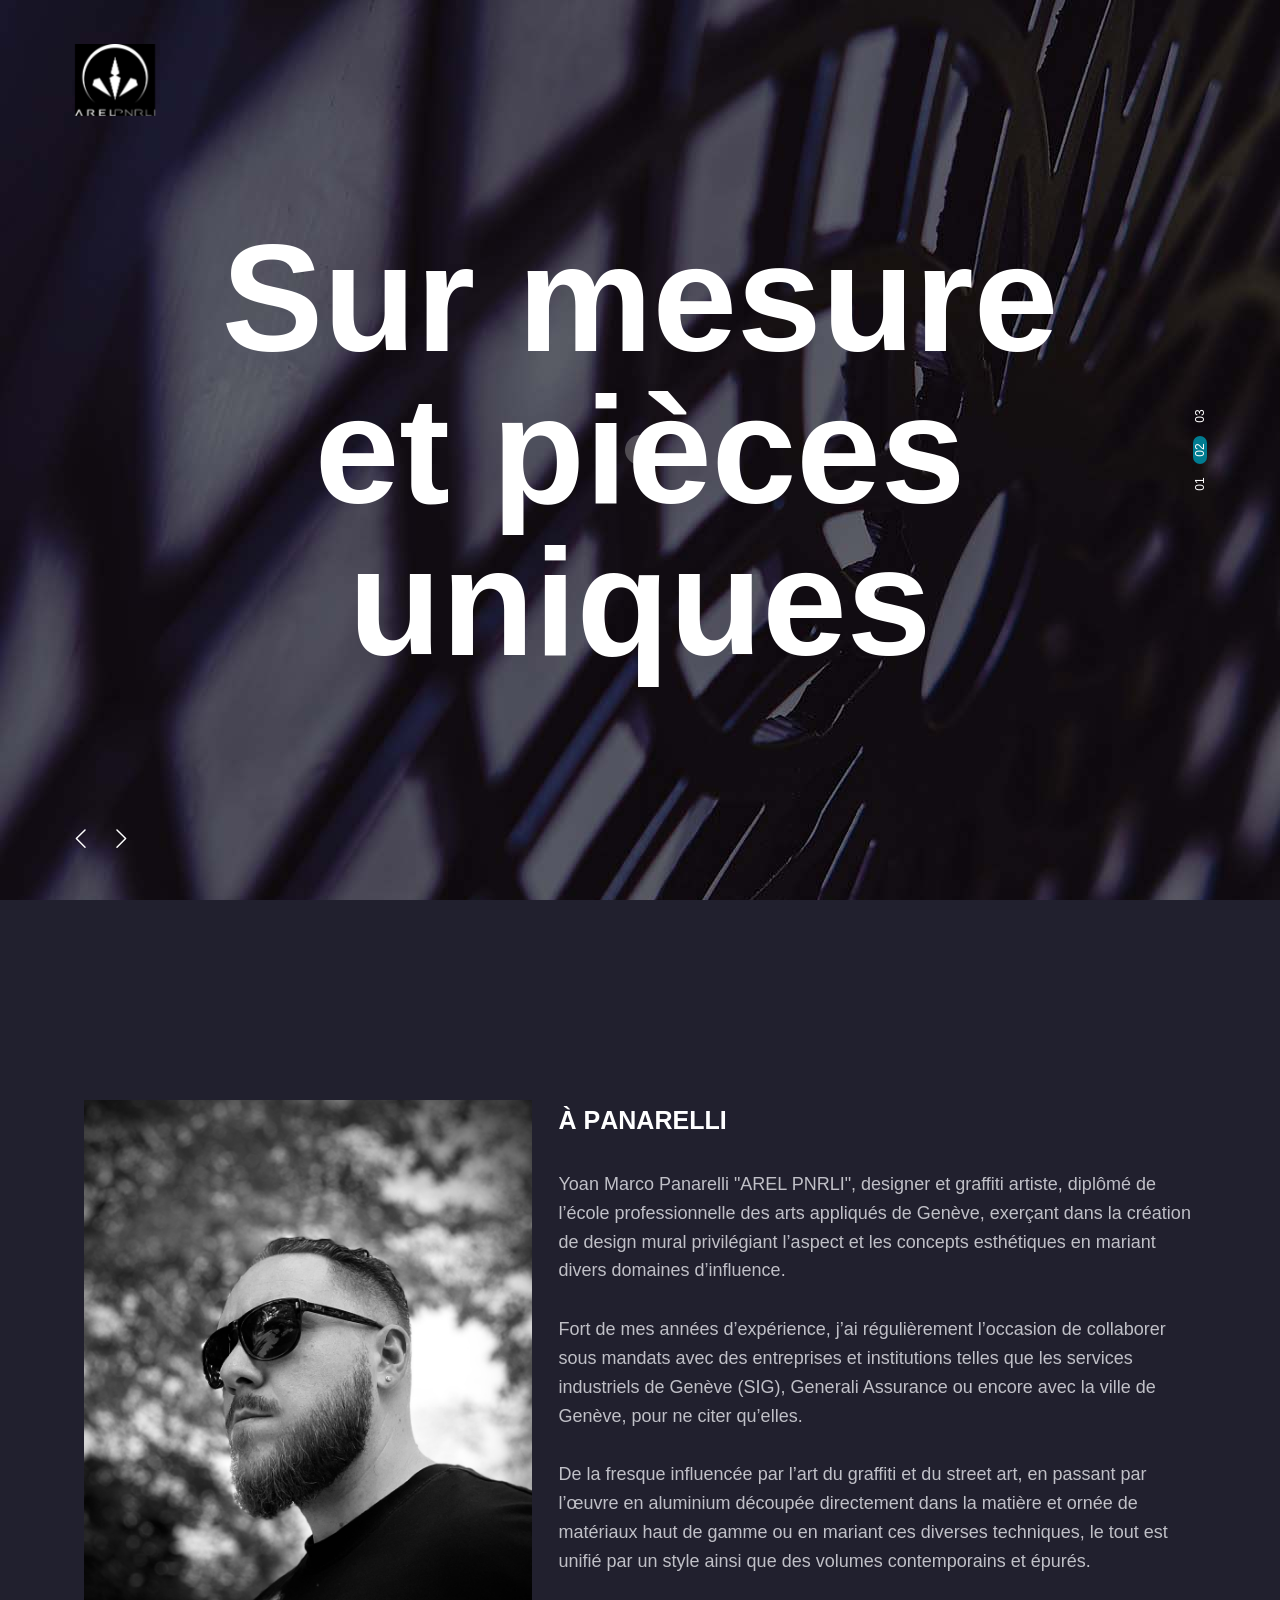
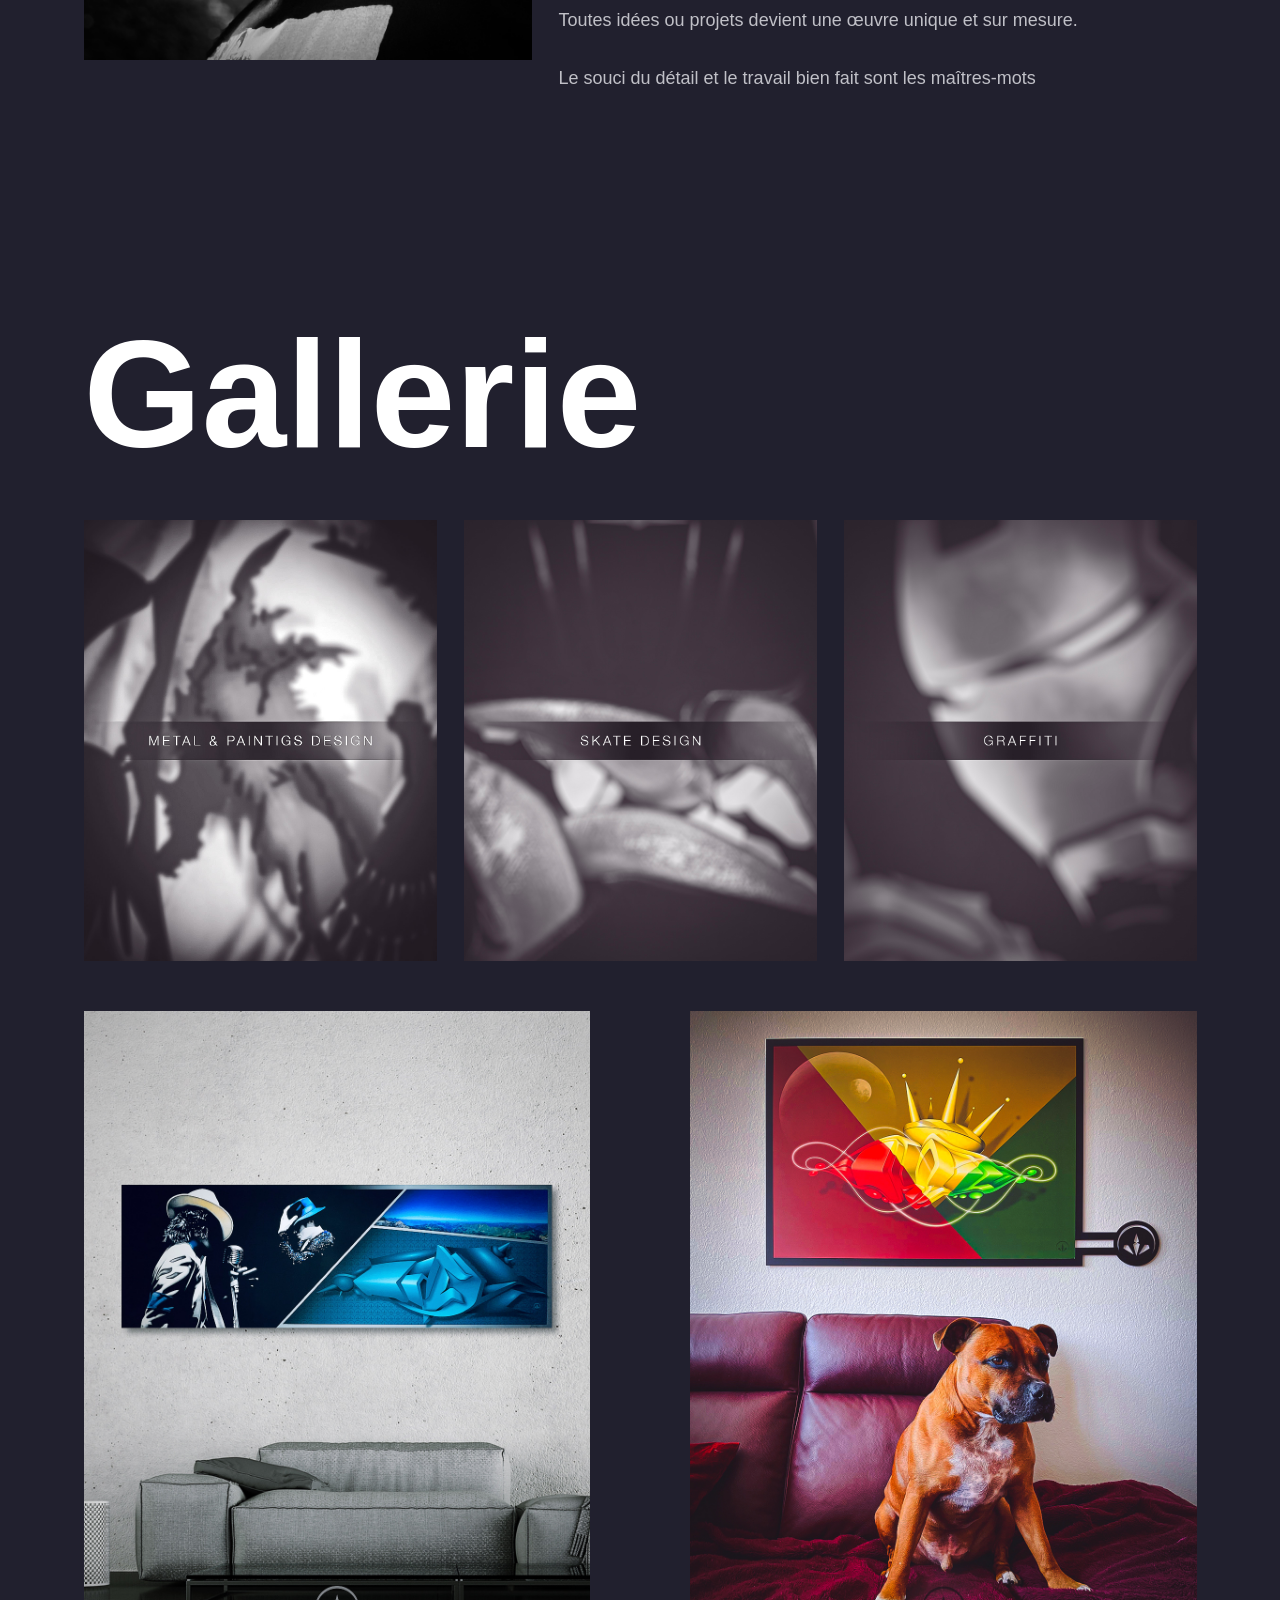
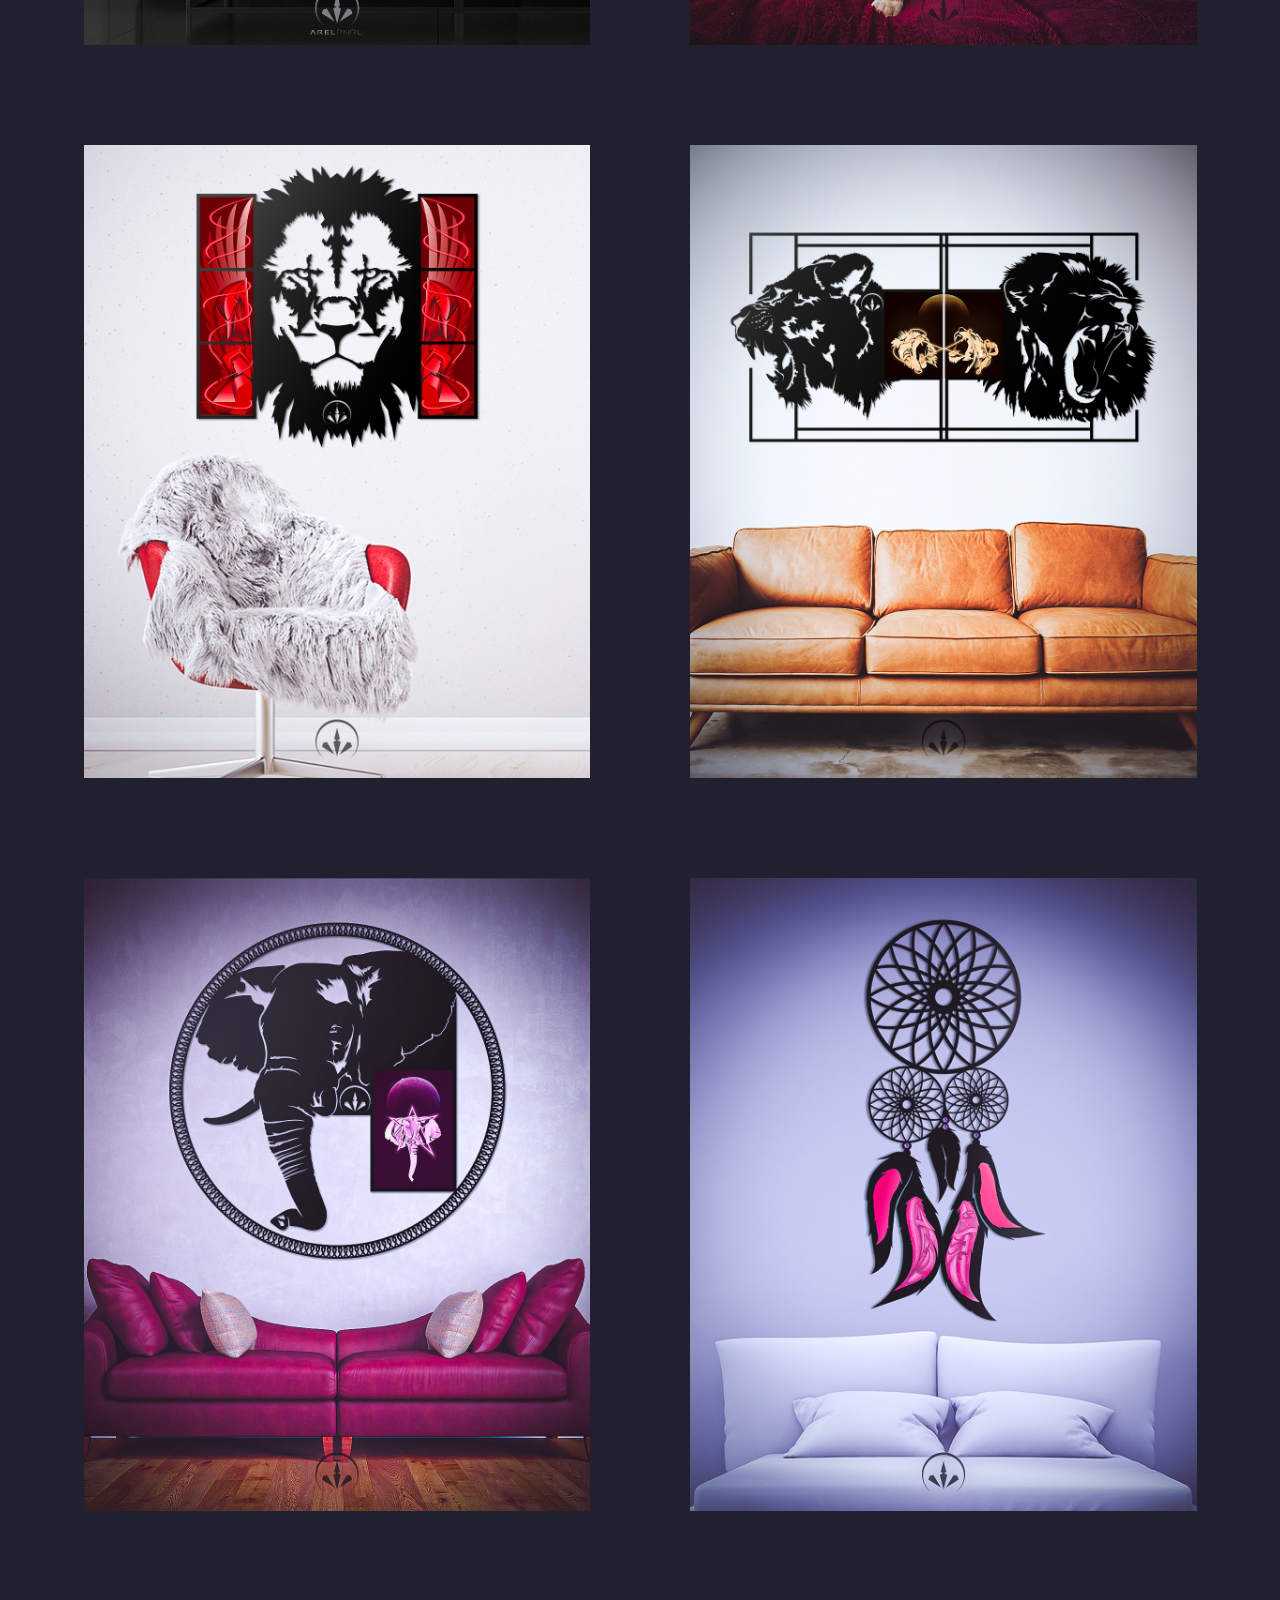
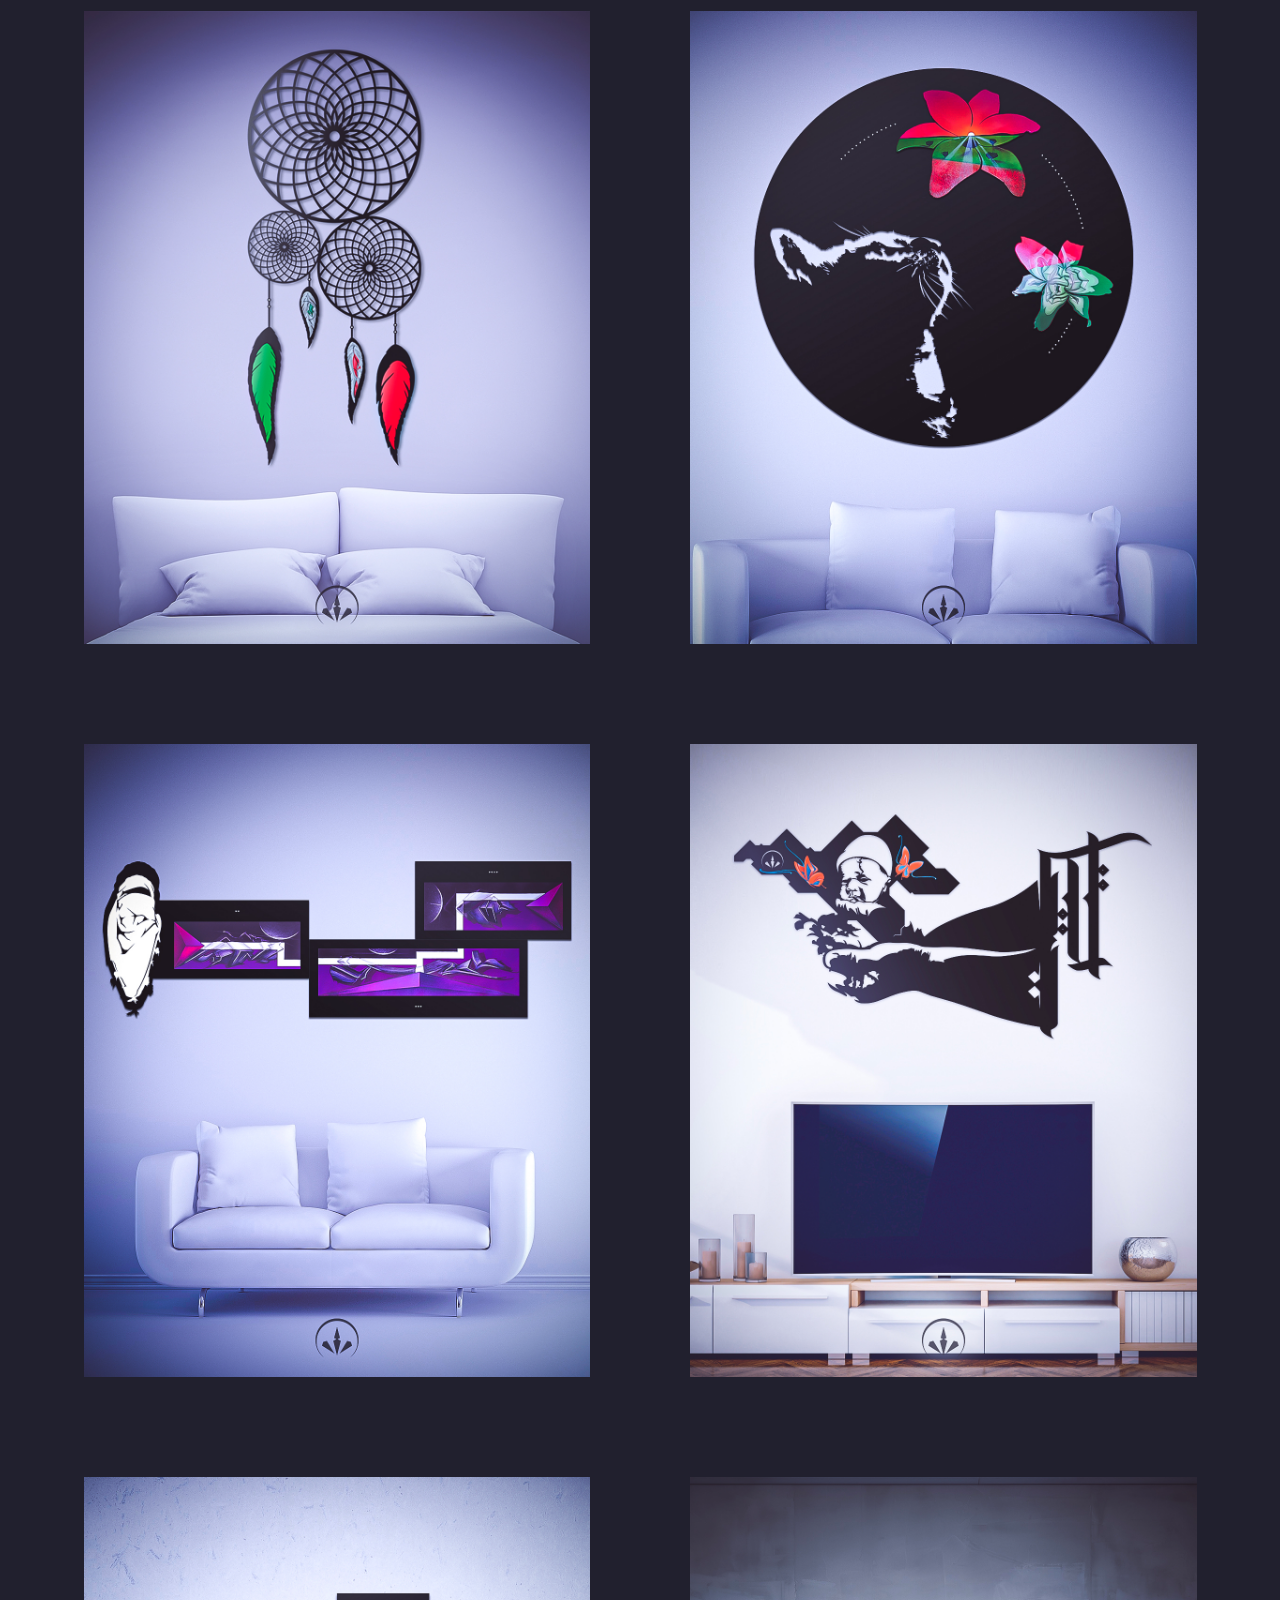
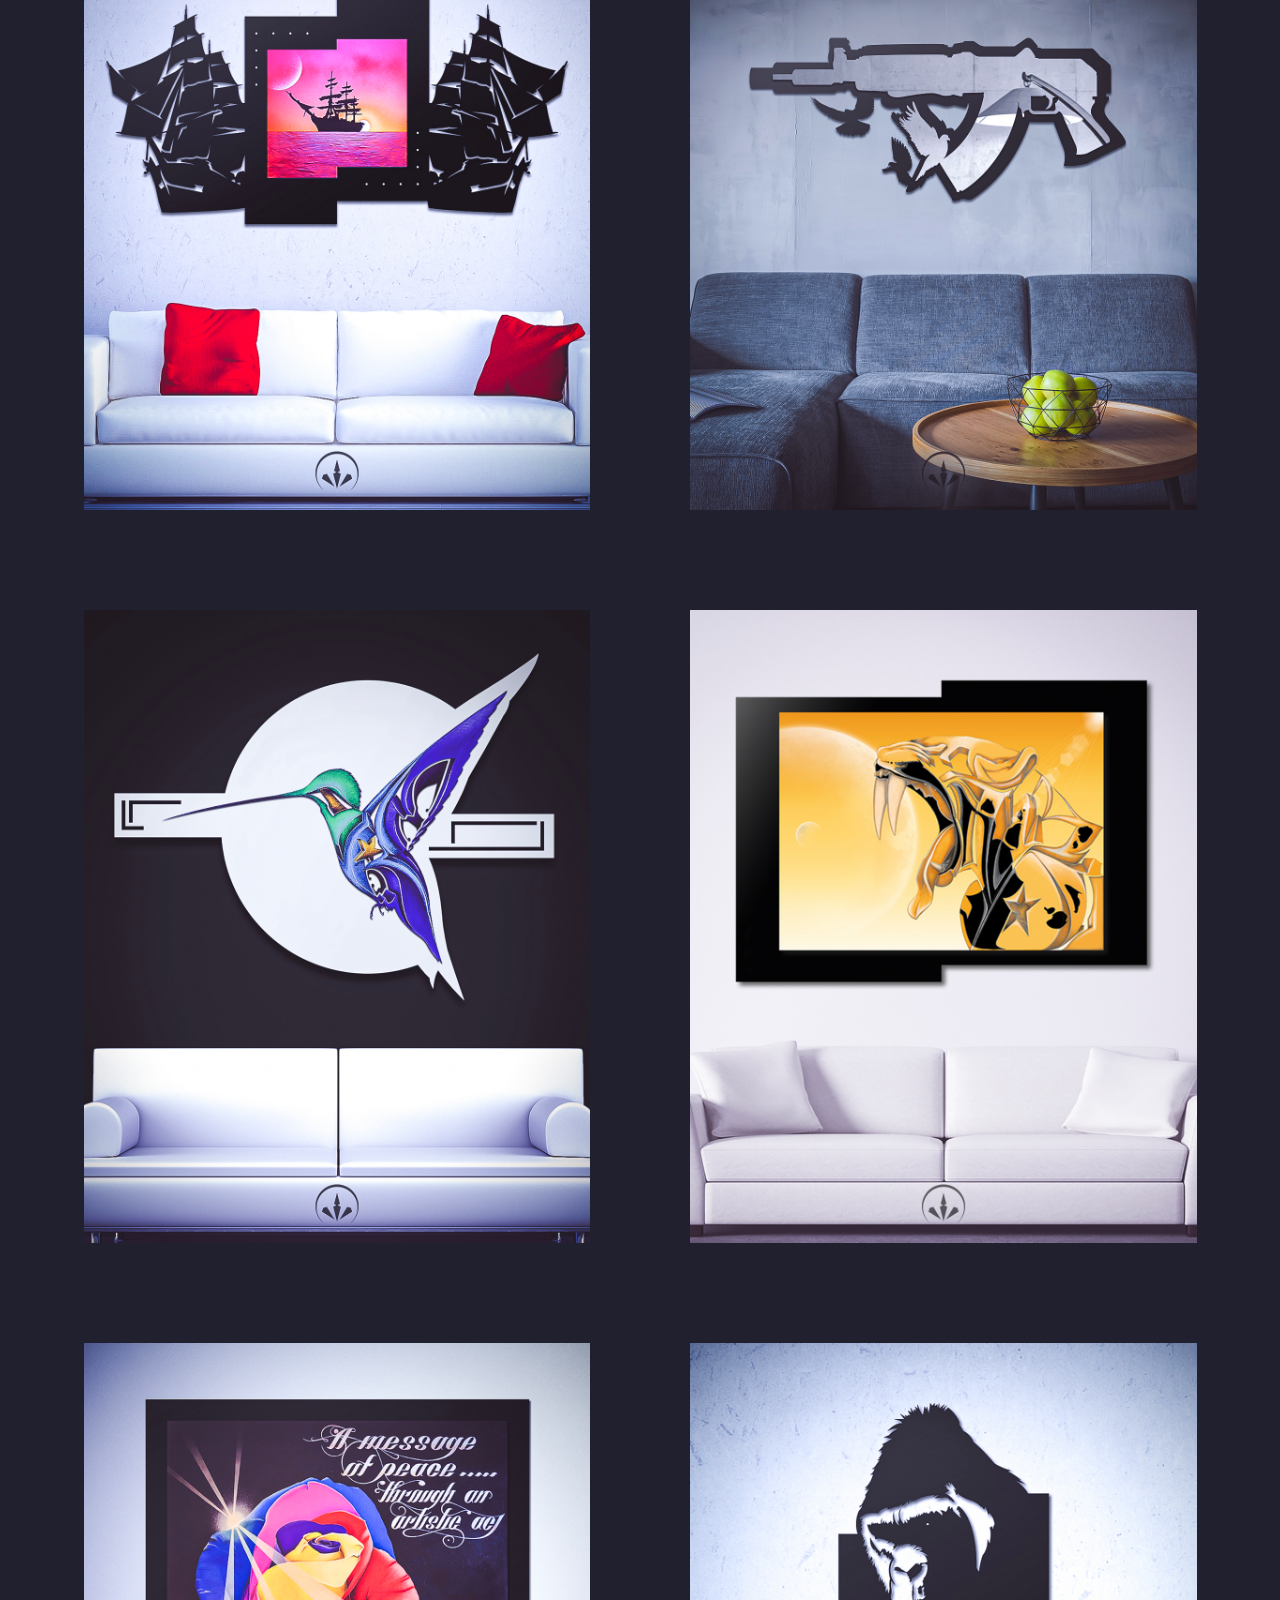
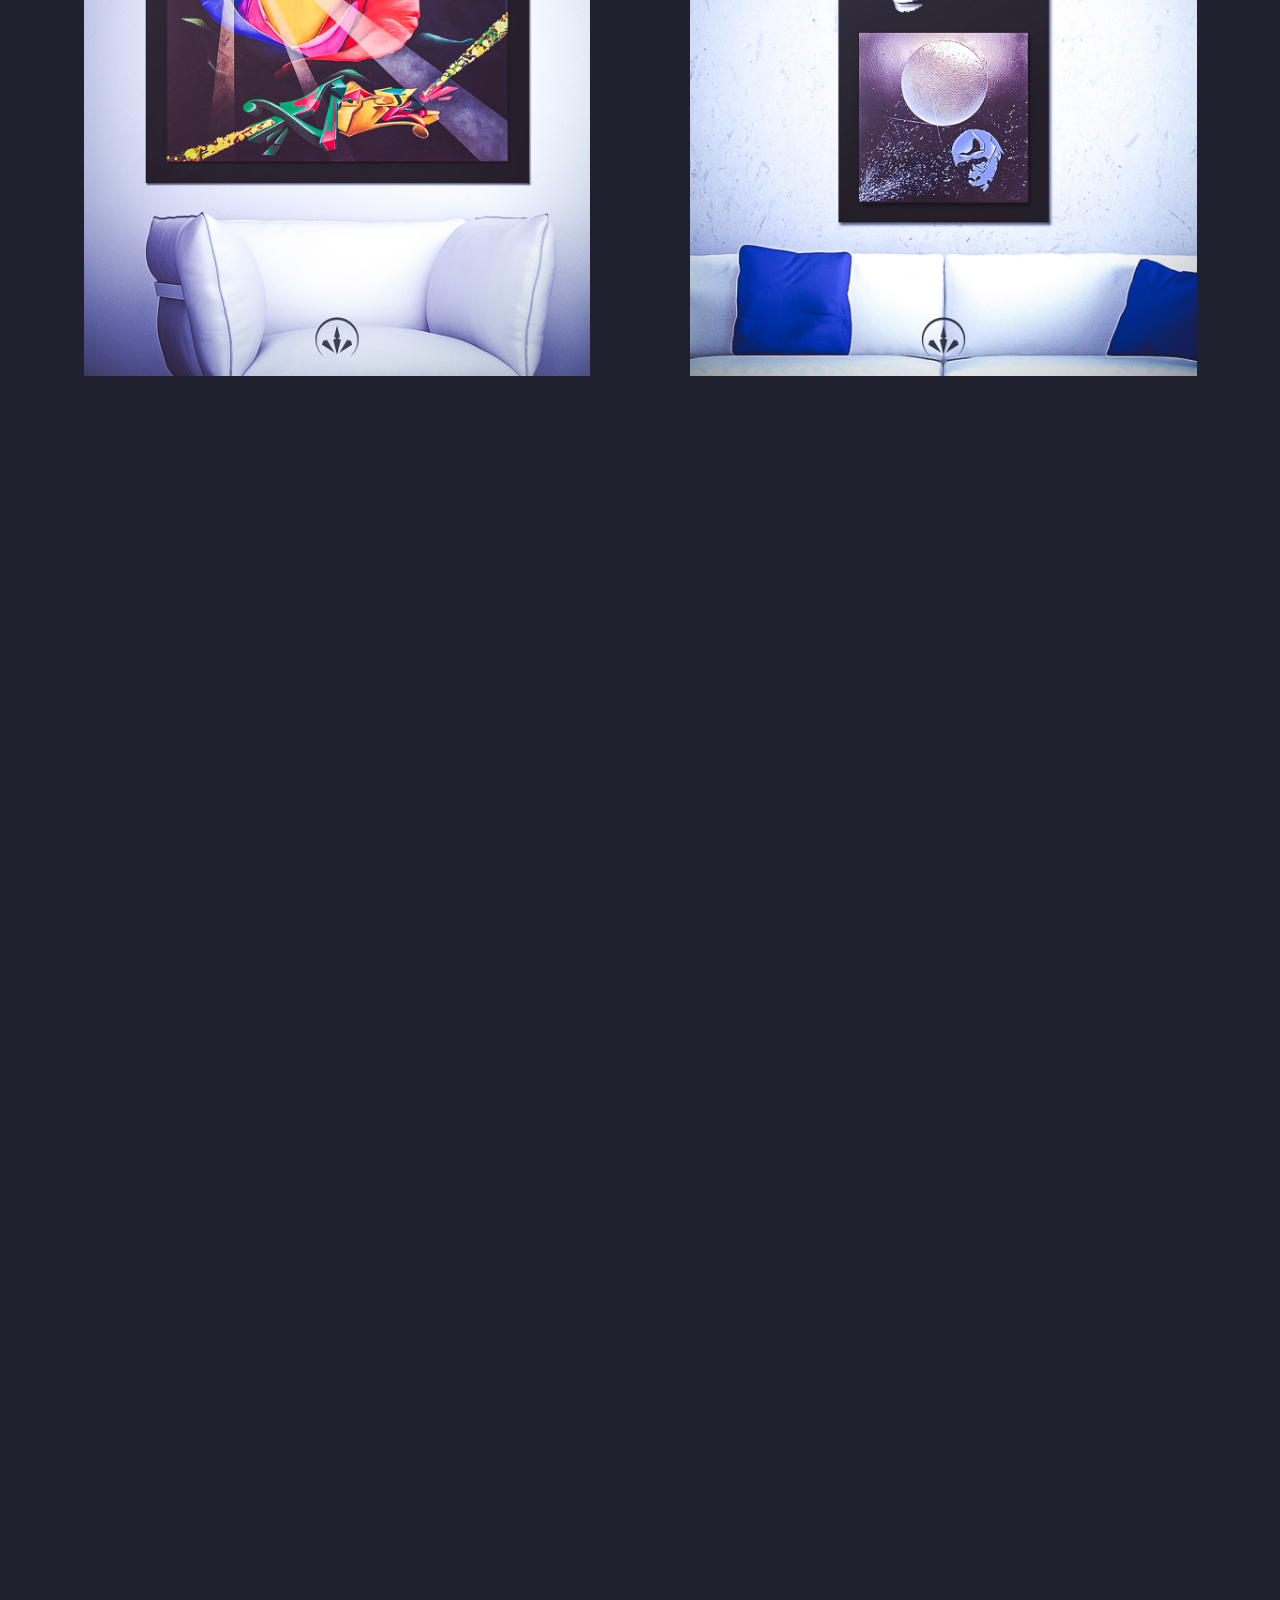
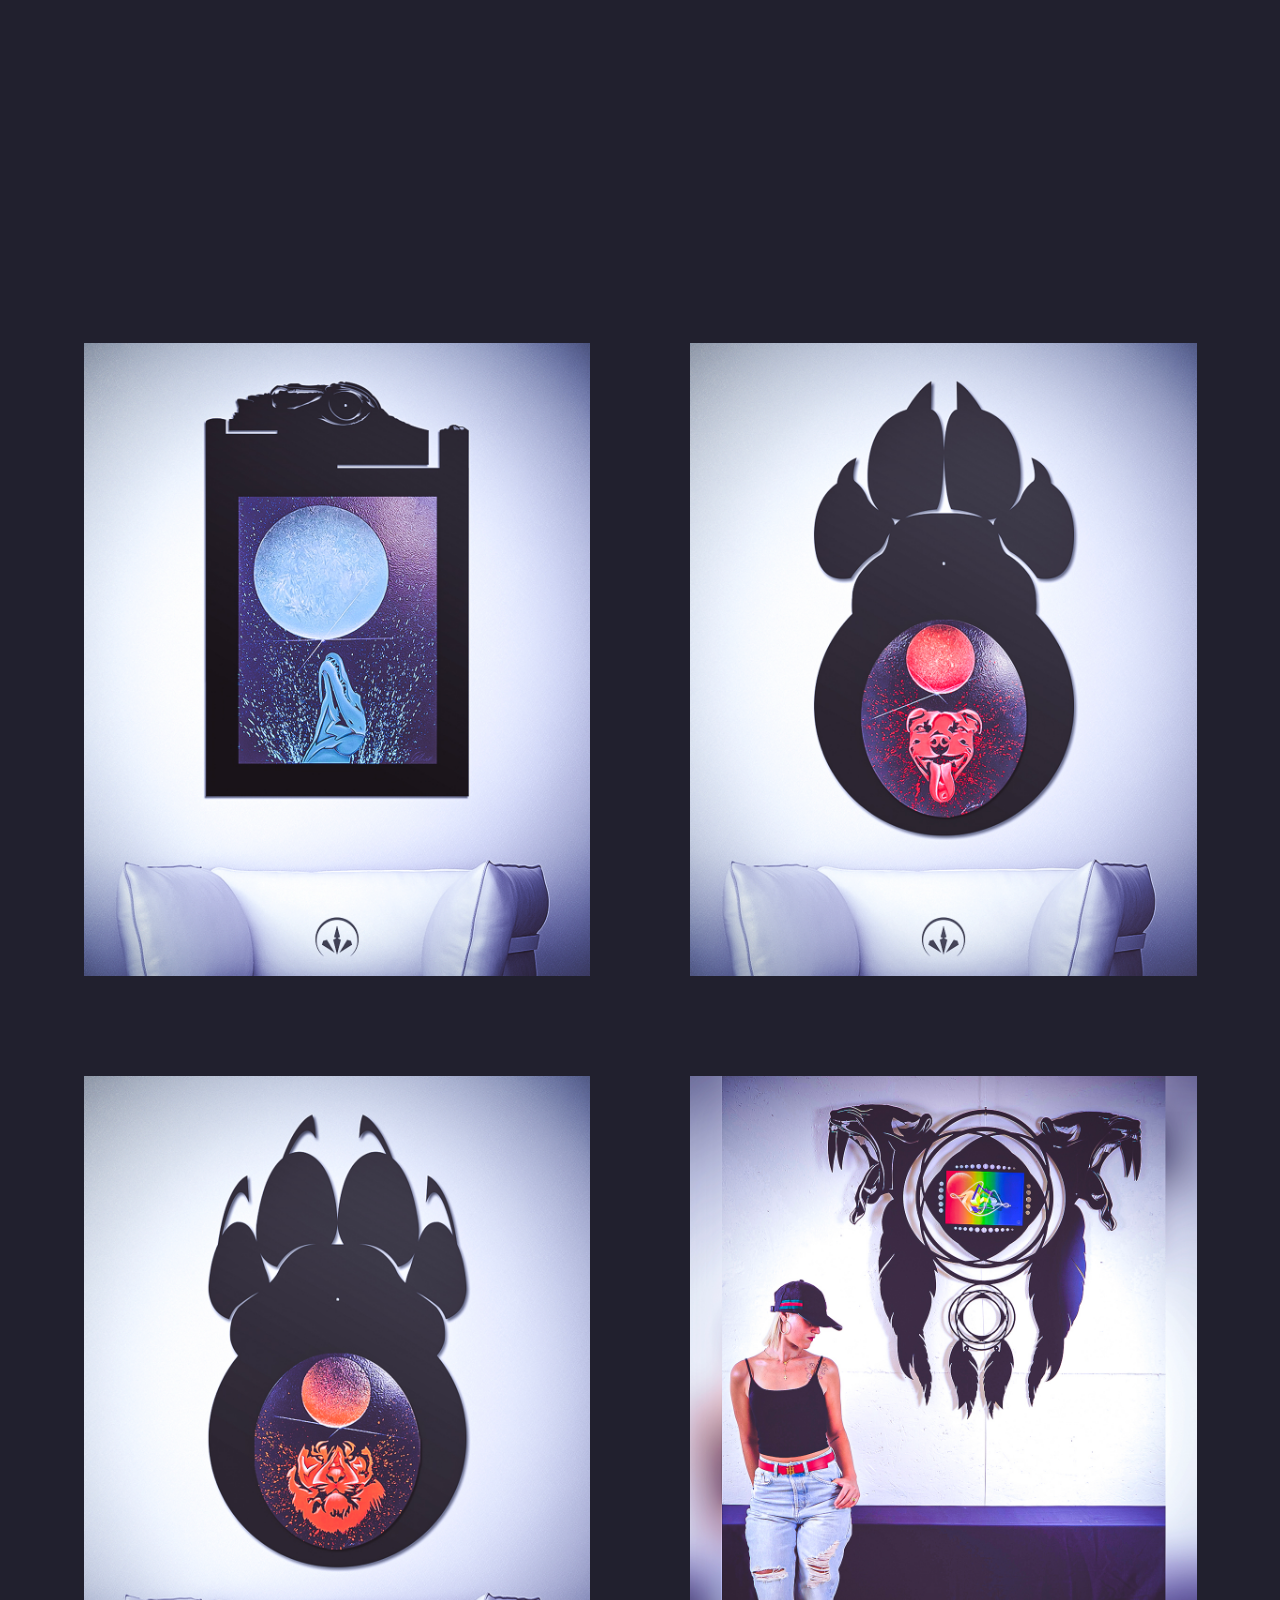
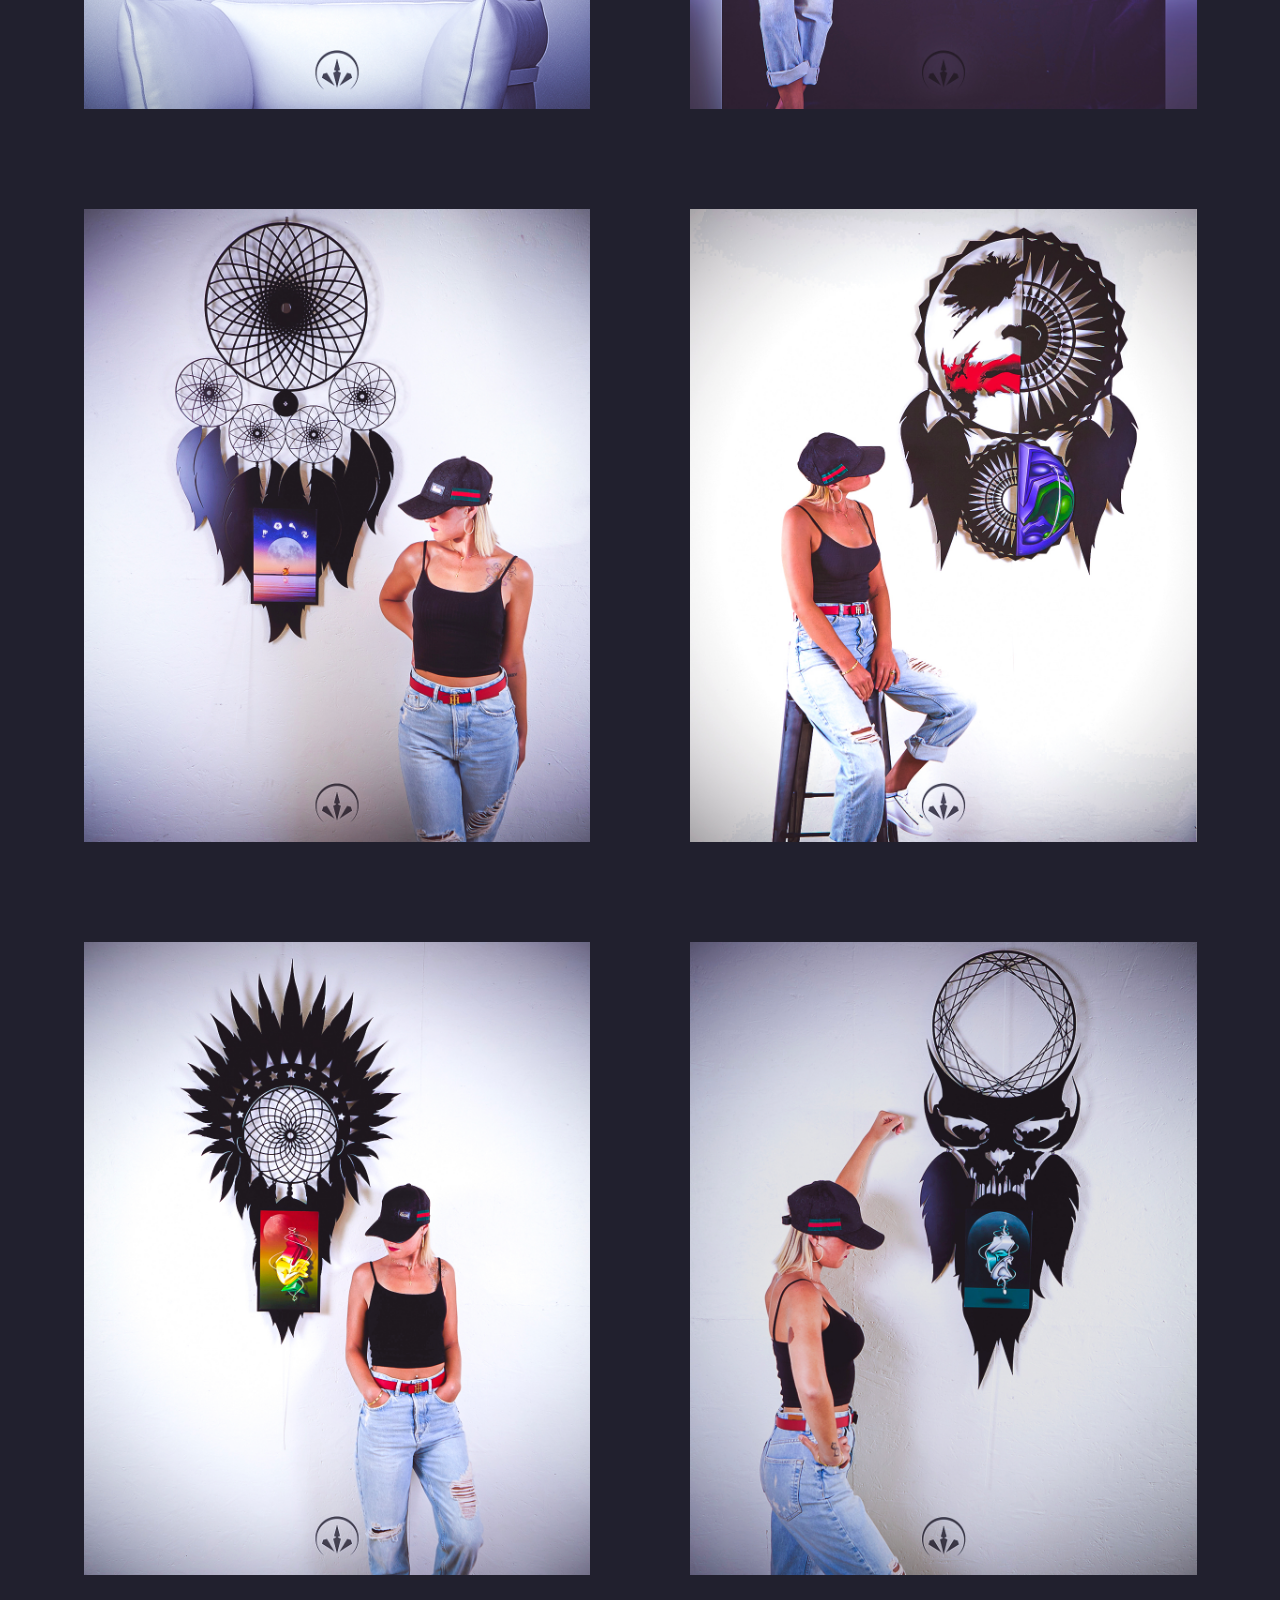
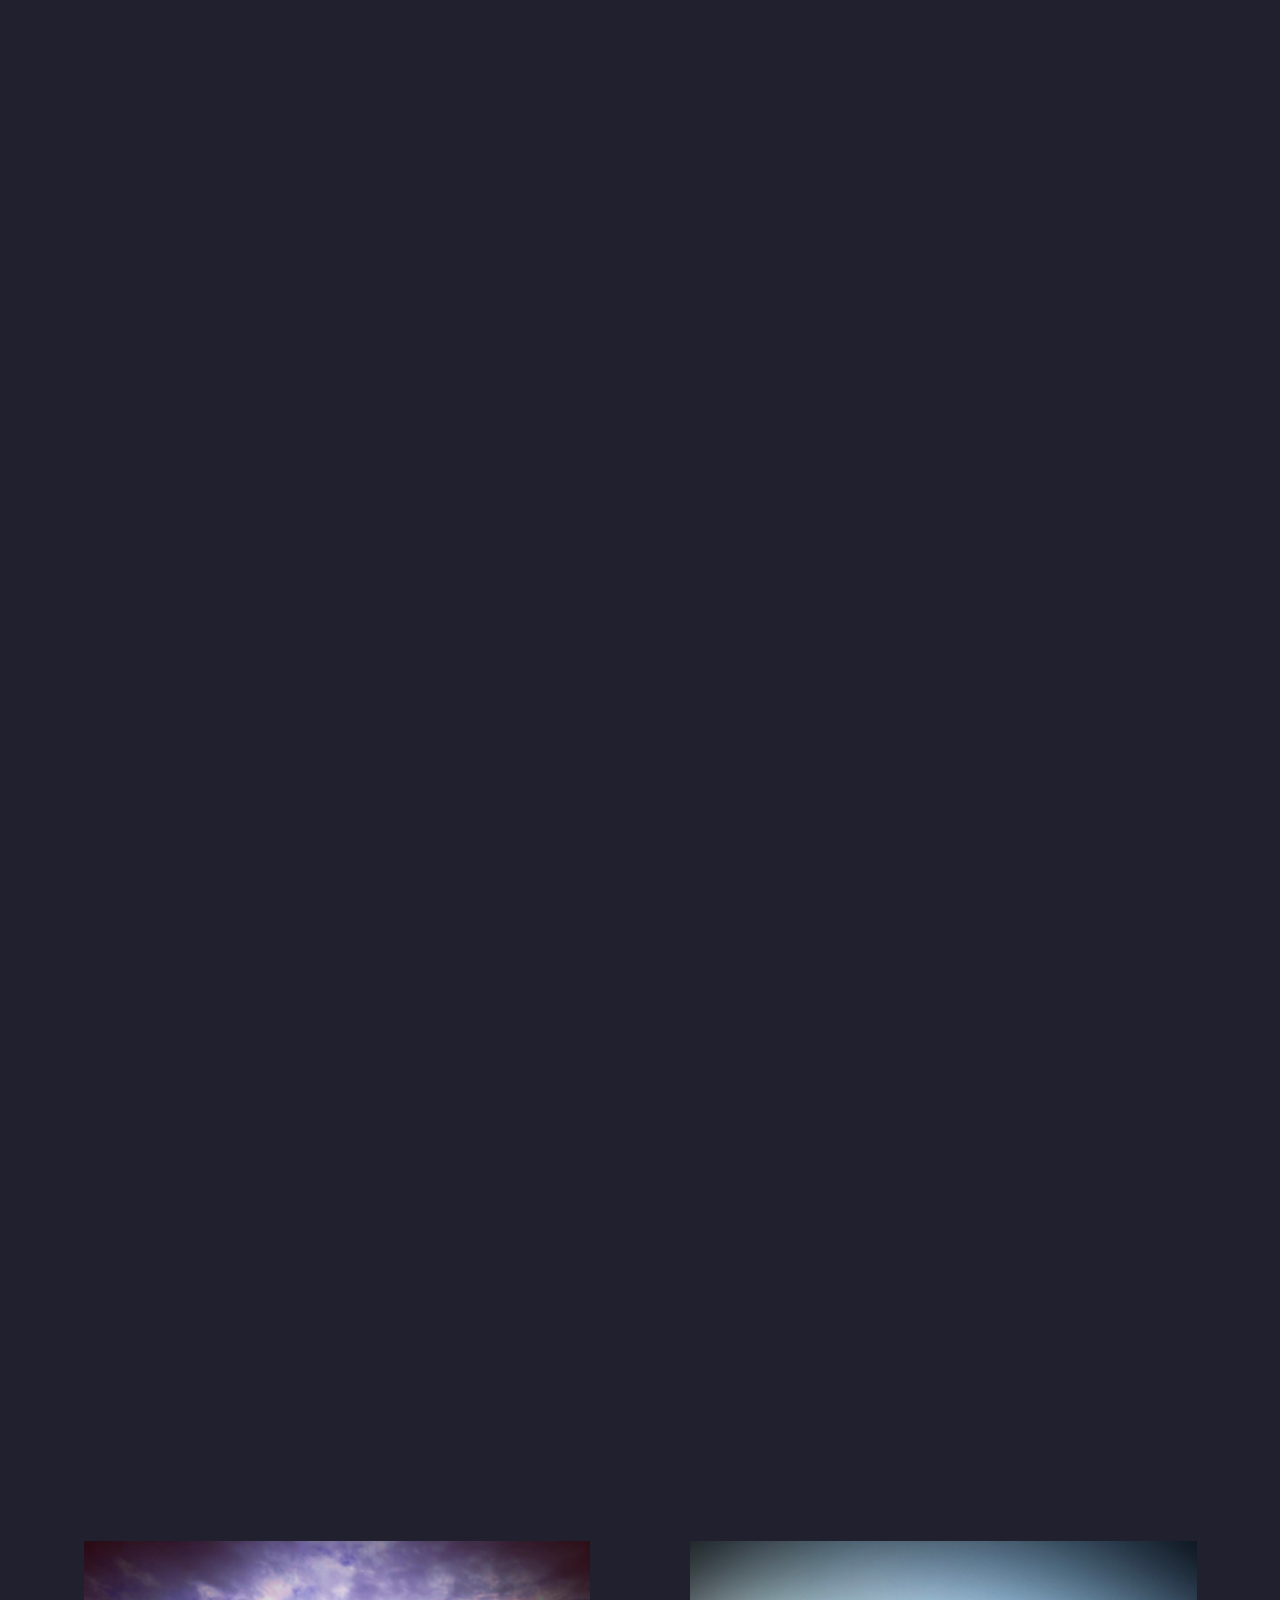
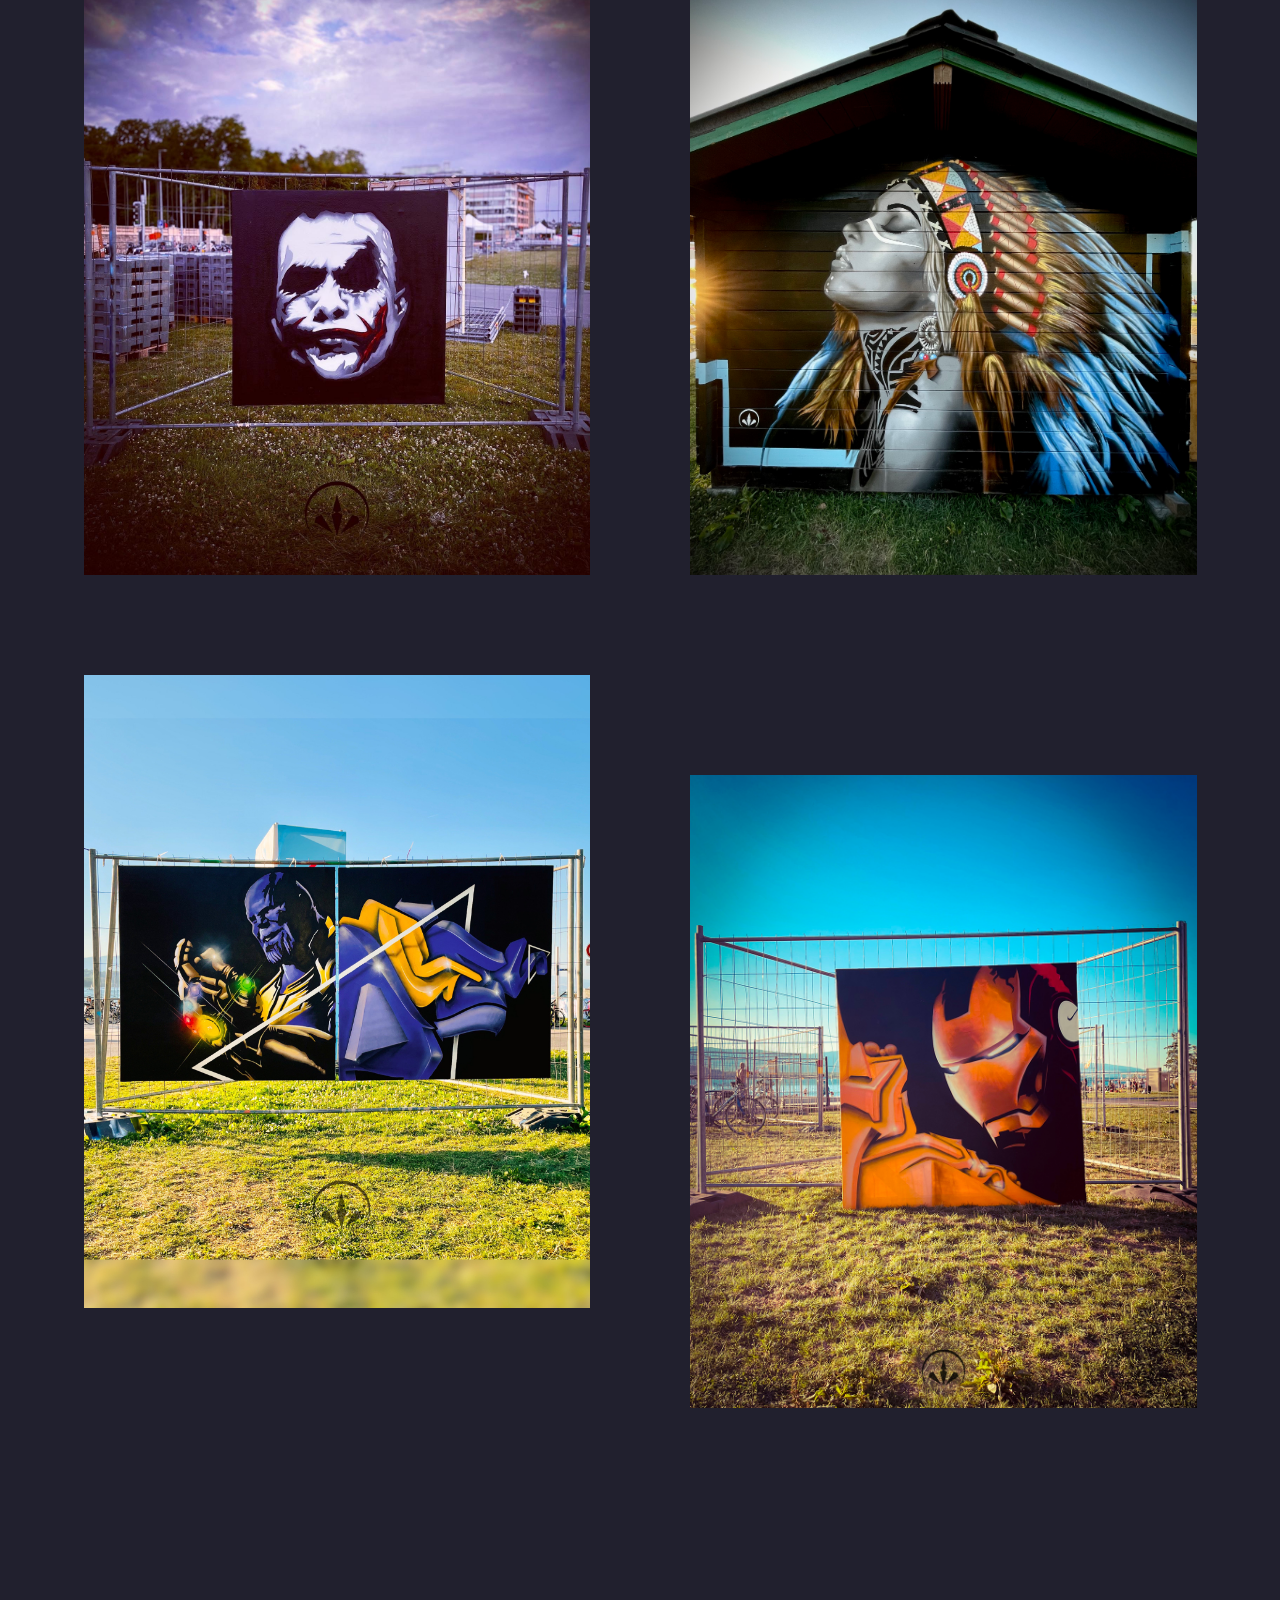
==== commit d394aebf: "2025-11-08 * Prenez contact * Logo margin top" ====
--- a/index.html
+++ b/index.html
@@ -1501,11 +1501,11 @@
 						<div class="h-titles">
 							<div class="h-subtitle red splitting-text-anim-1 scroll-animate" data-splitting="chars"
 								data-animate="active">
-								Say
+								Prenez
 							</div>
 							<div class="h-title splitting-text-anim-2 scroll-animate" data-splitting="chars"
 								data-animate="active">
-								hello
+								Contact
 							</div>
 							<div class="contact-info">
 								<i class="fas fa-map-marker-alt"></i>
--- a/css/main.css
+++ b/css/main.css
@@ -1468,6 +1468,7 @@
 }
 
 .header .logo img {
+  margin-top: 10px !important;
   max-width: 100%;
   height: auto;
   transition: all 0.3s cubic-bezier(0.3, 0, 0.3, 1);
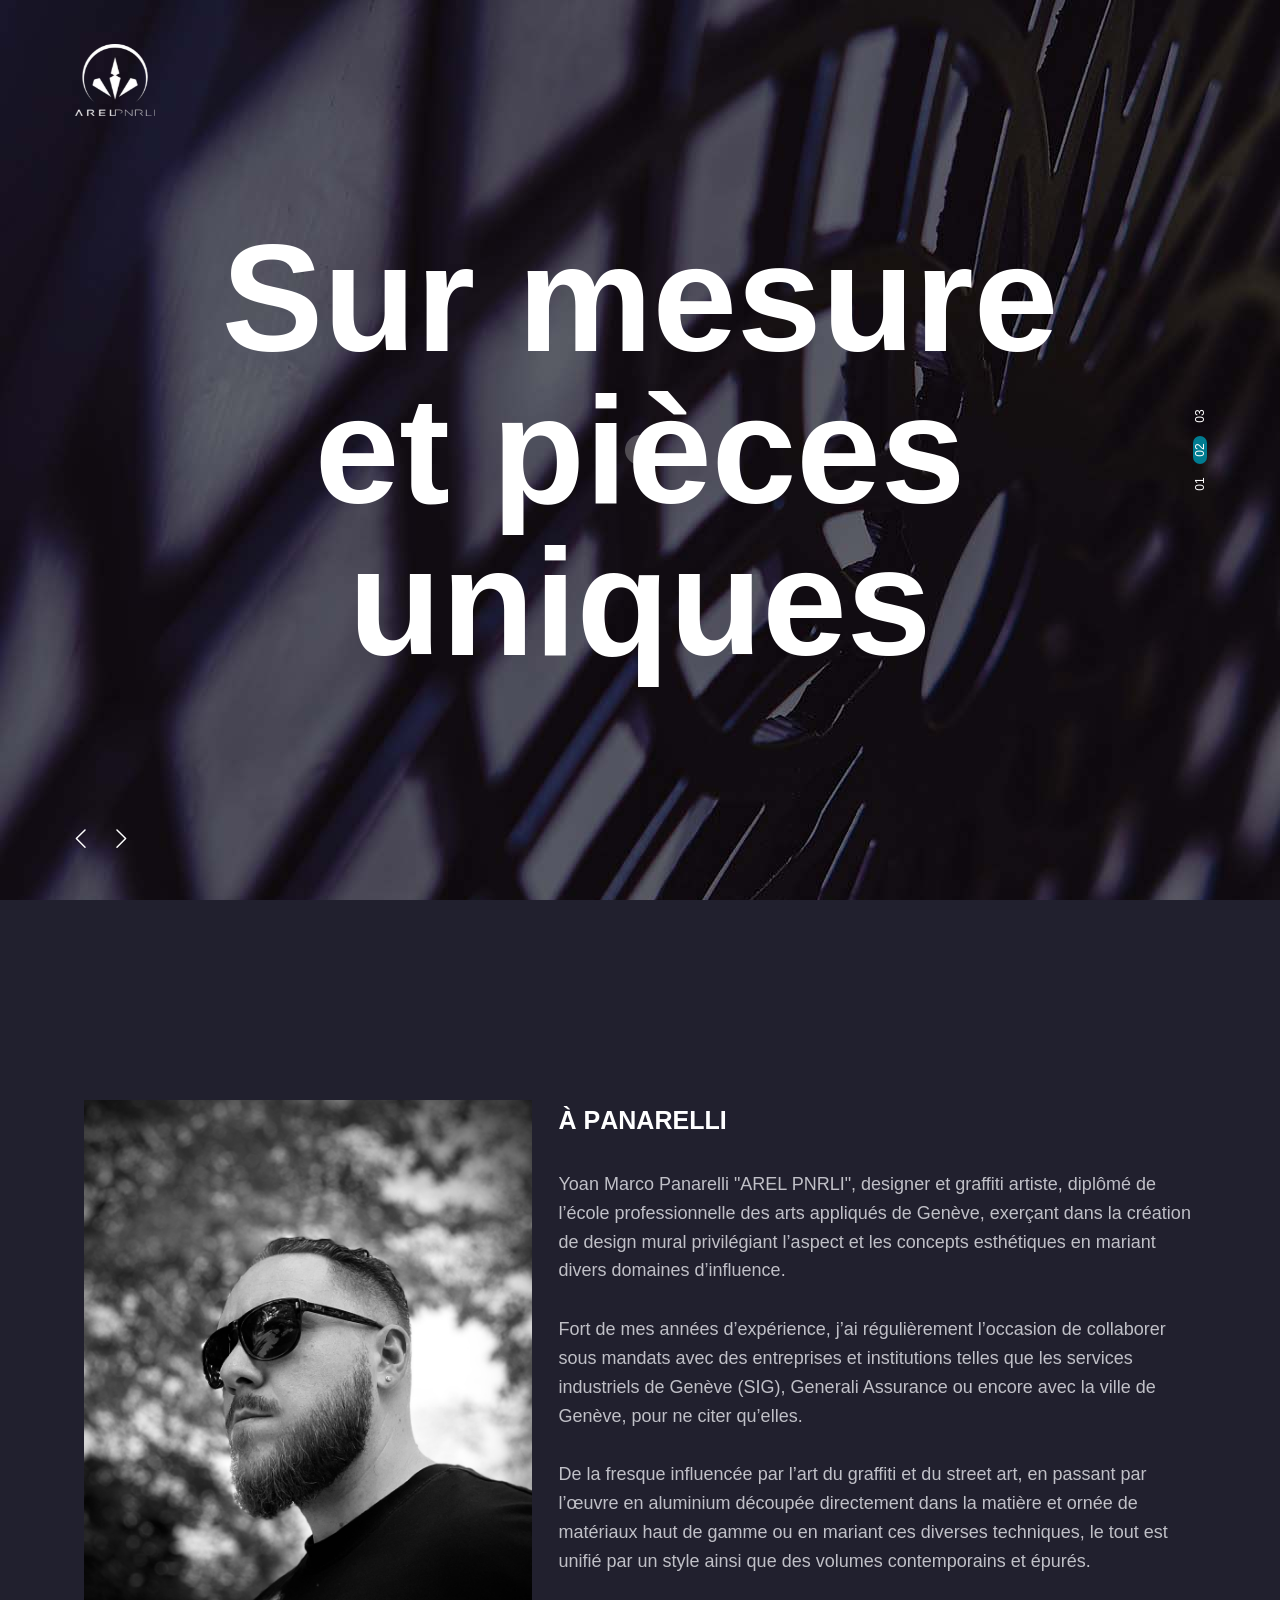
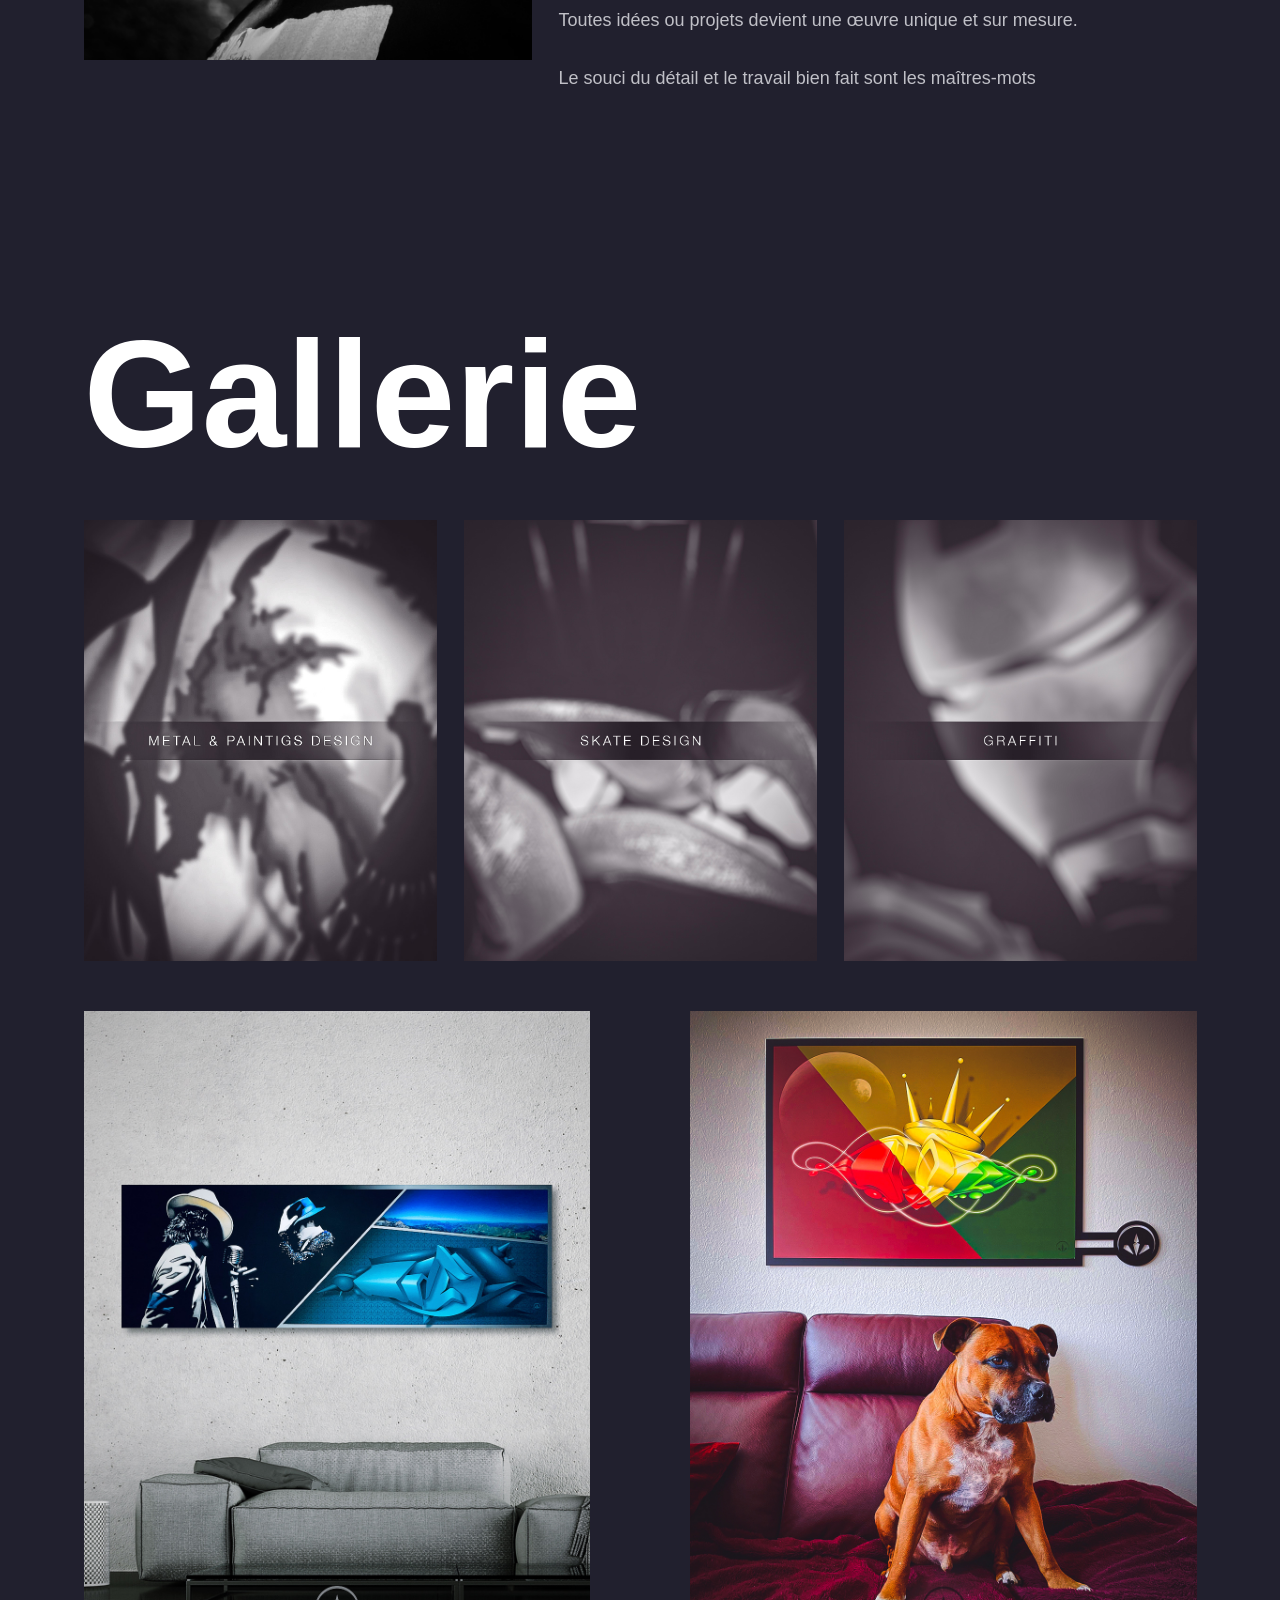
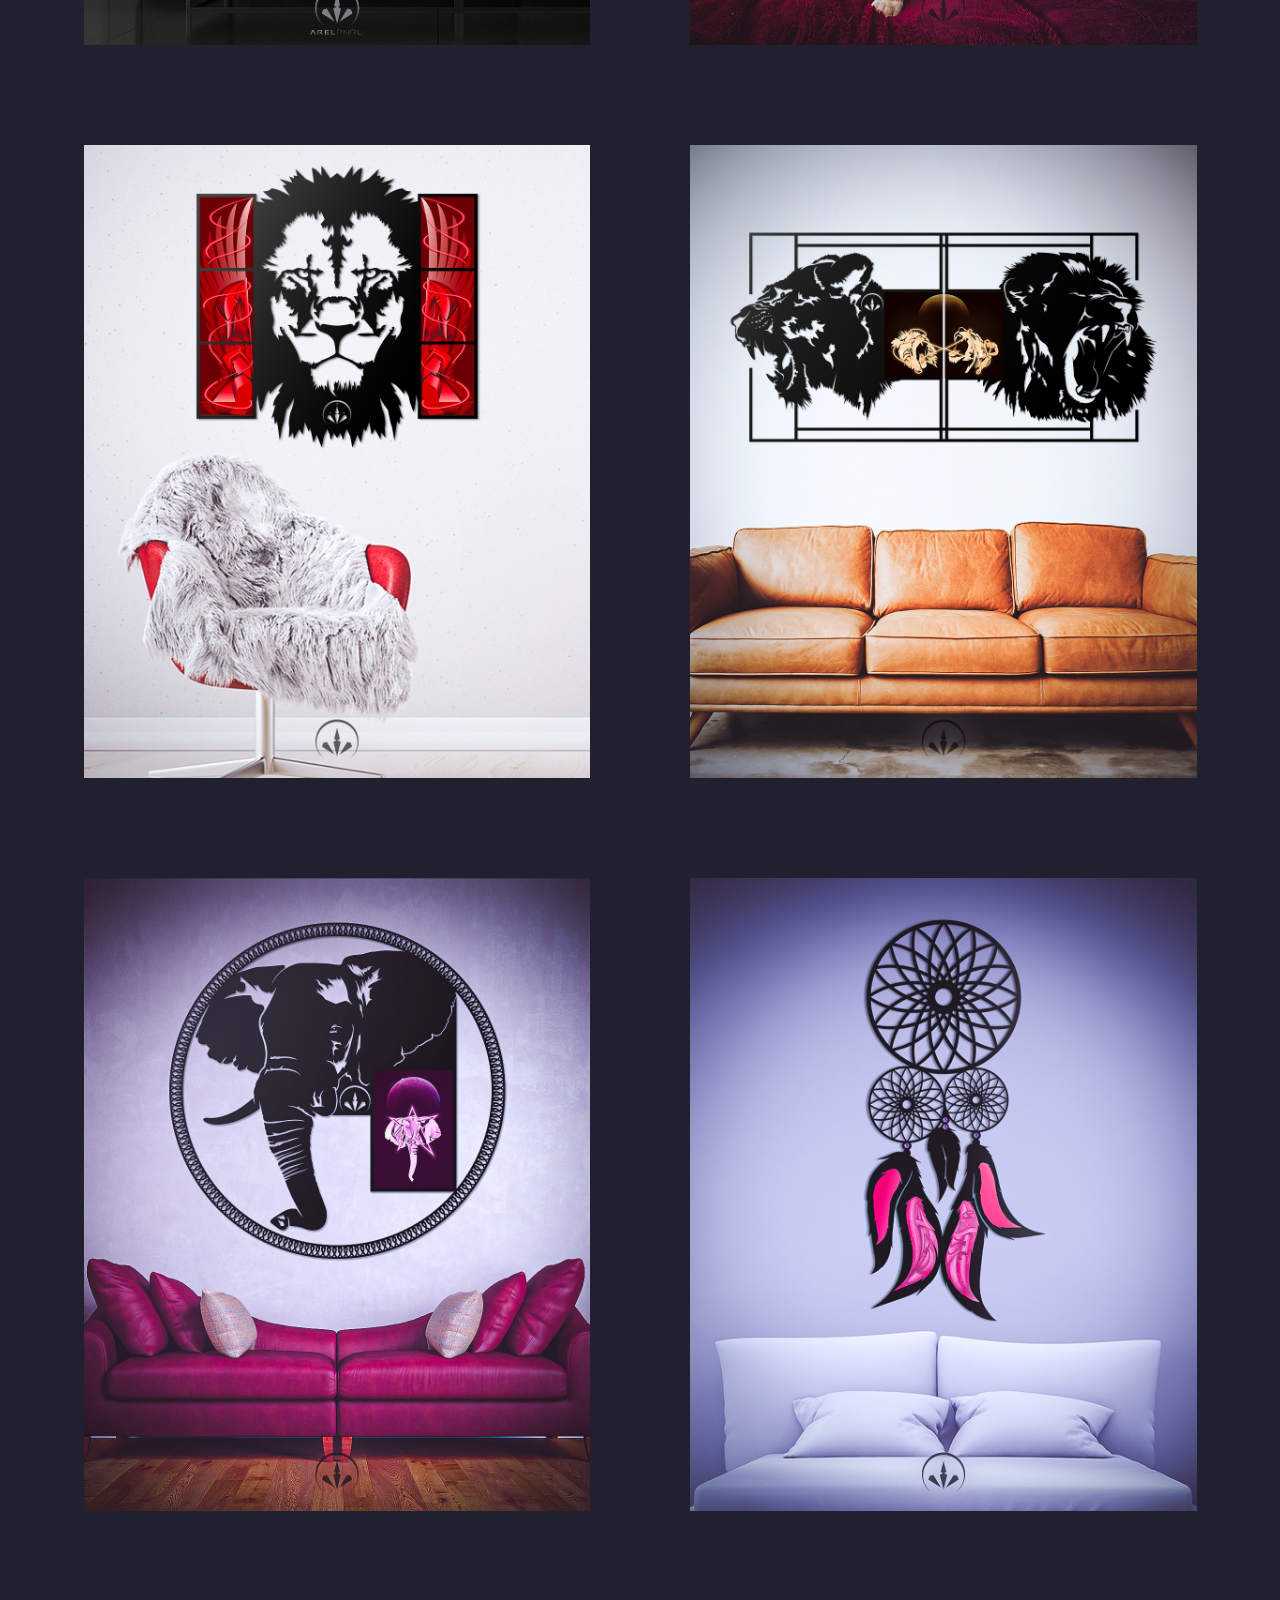
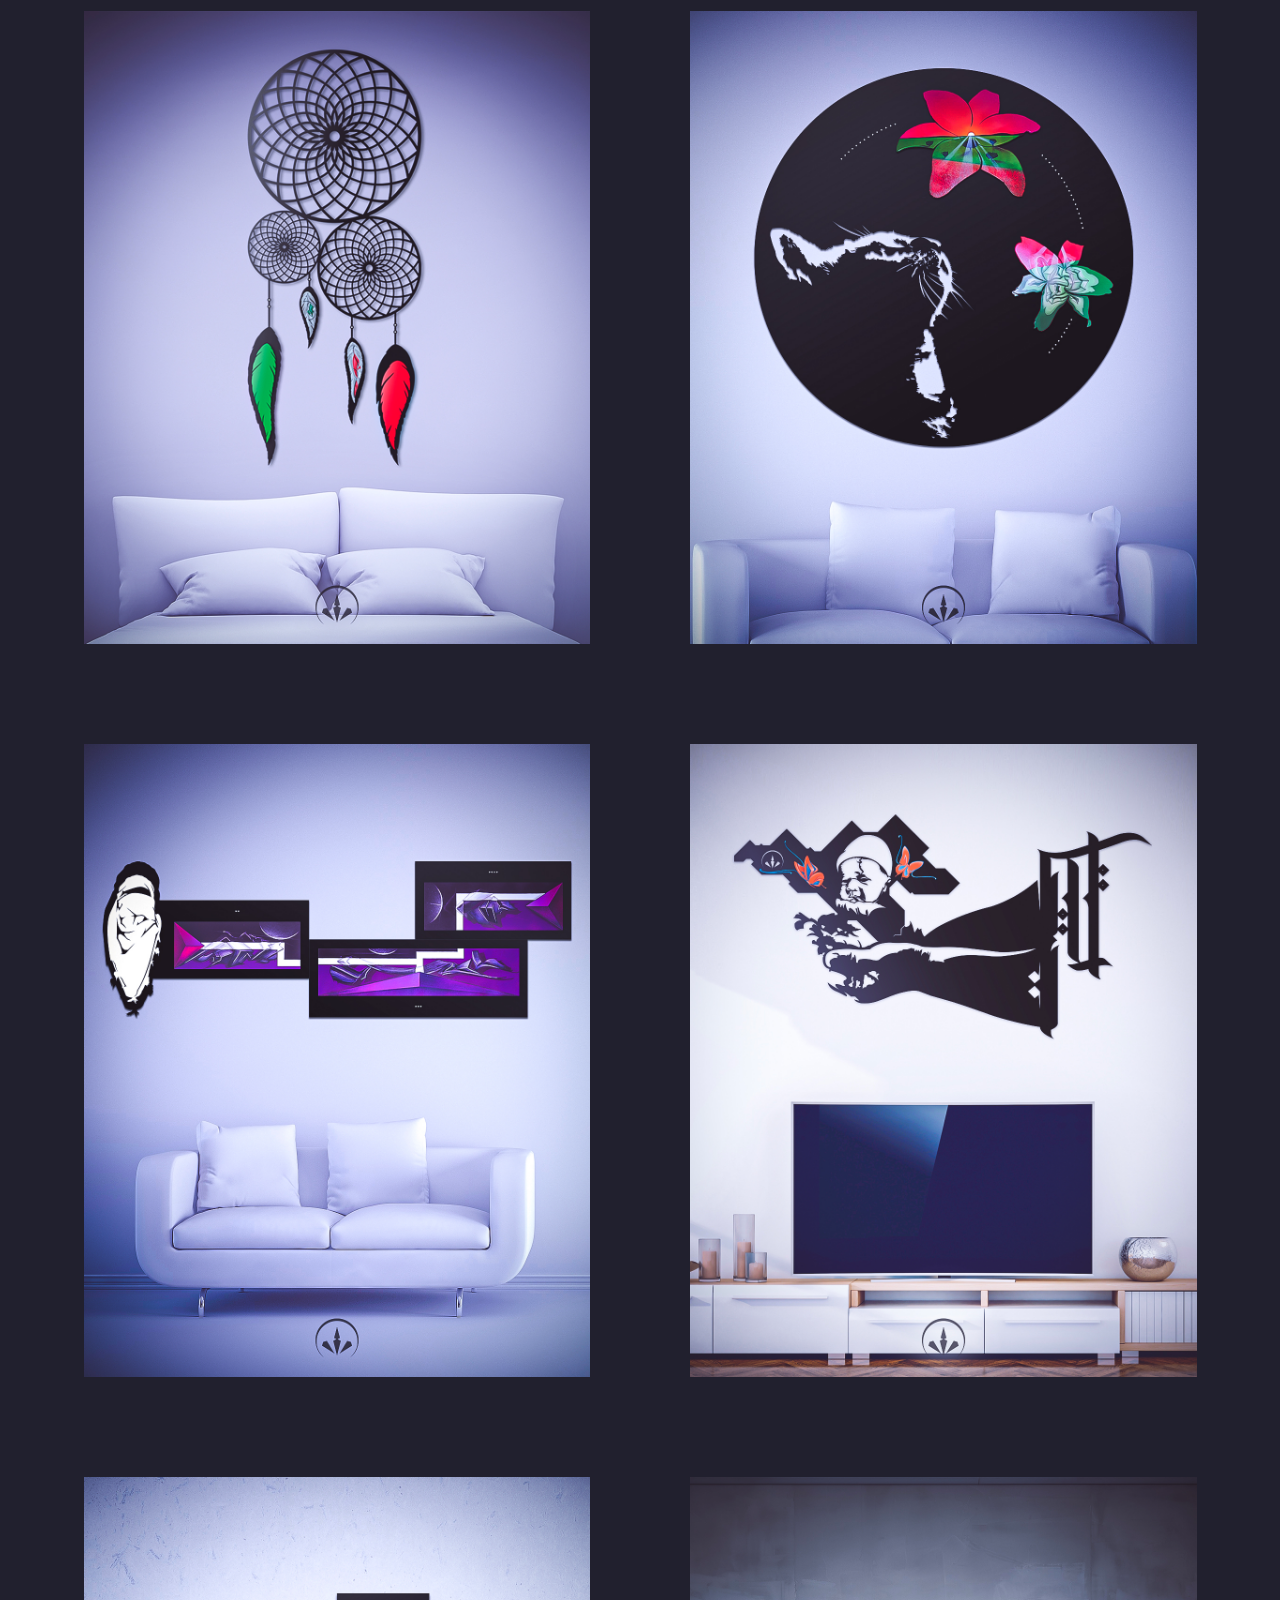
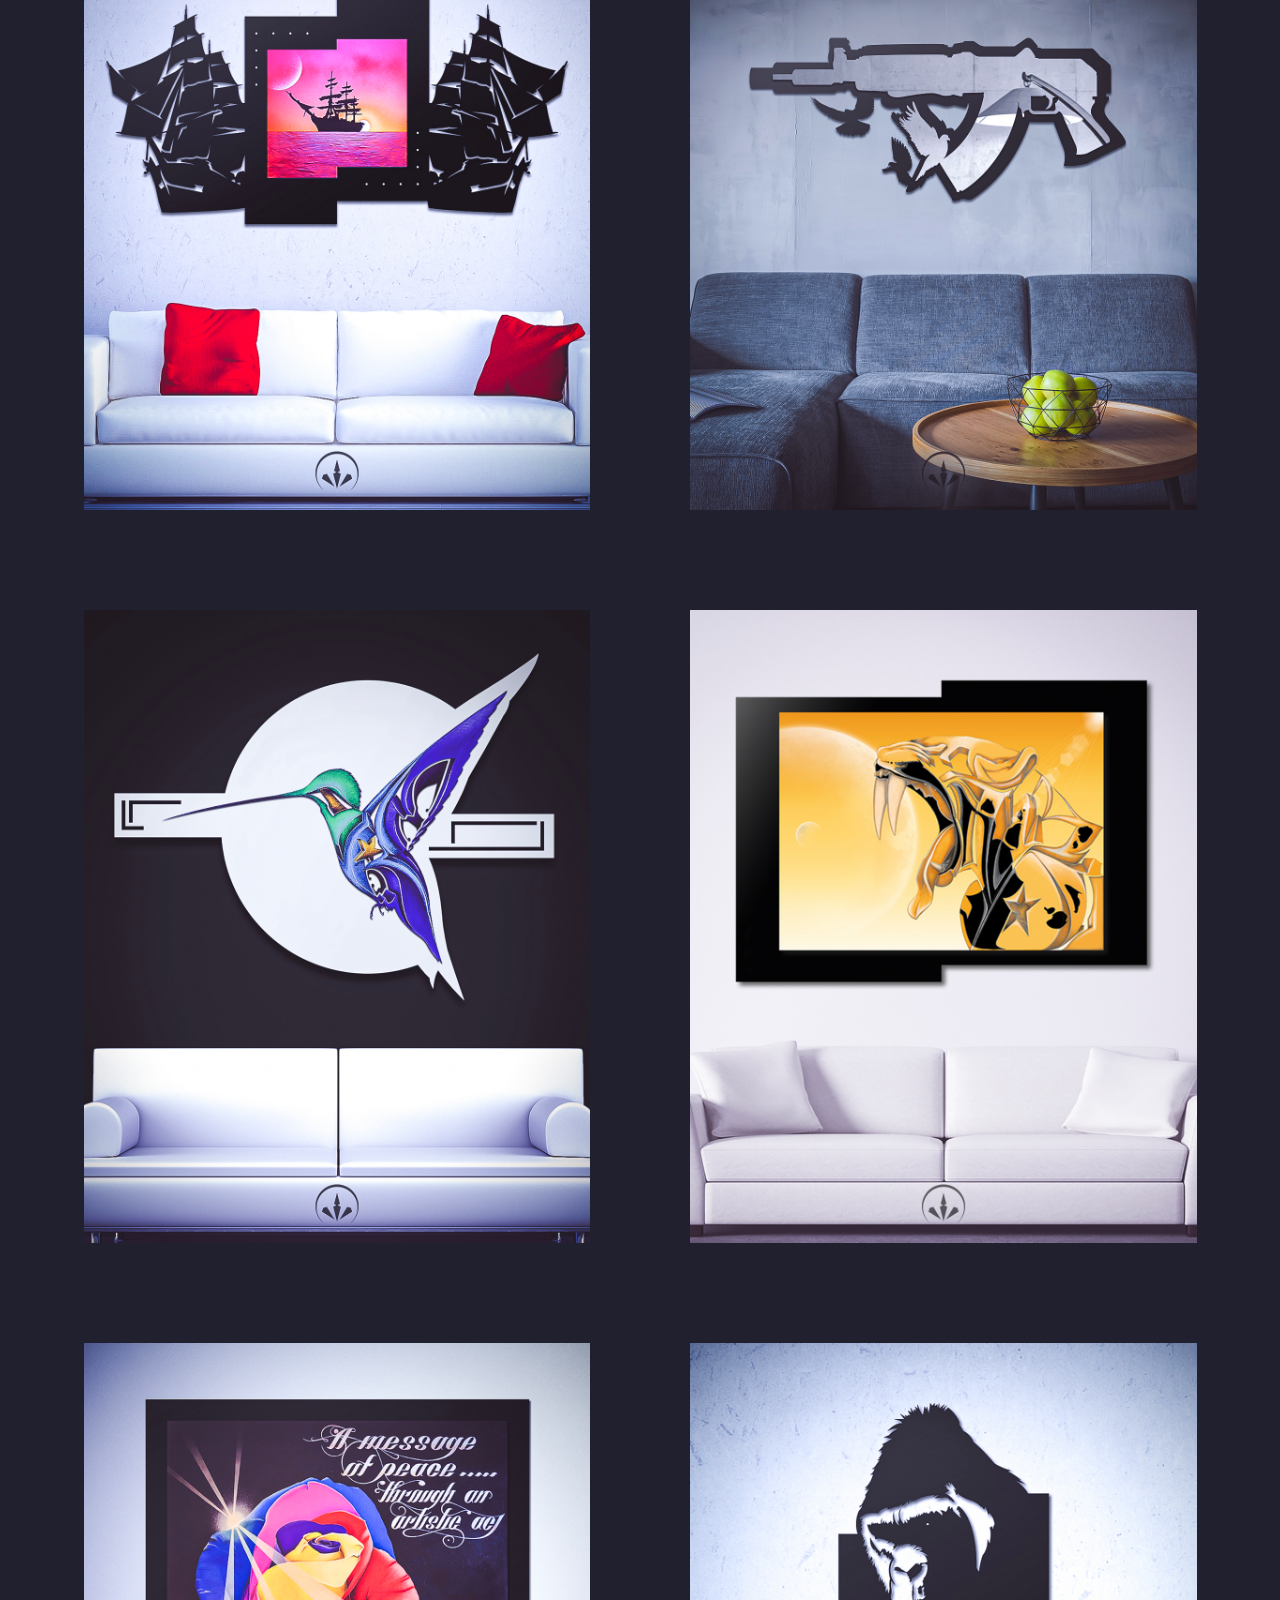
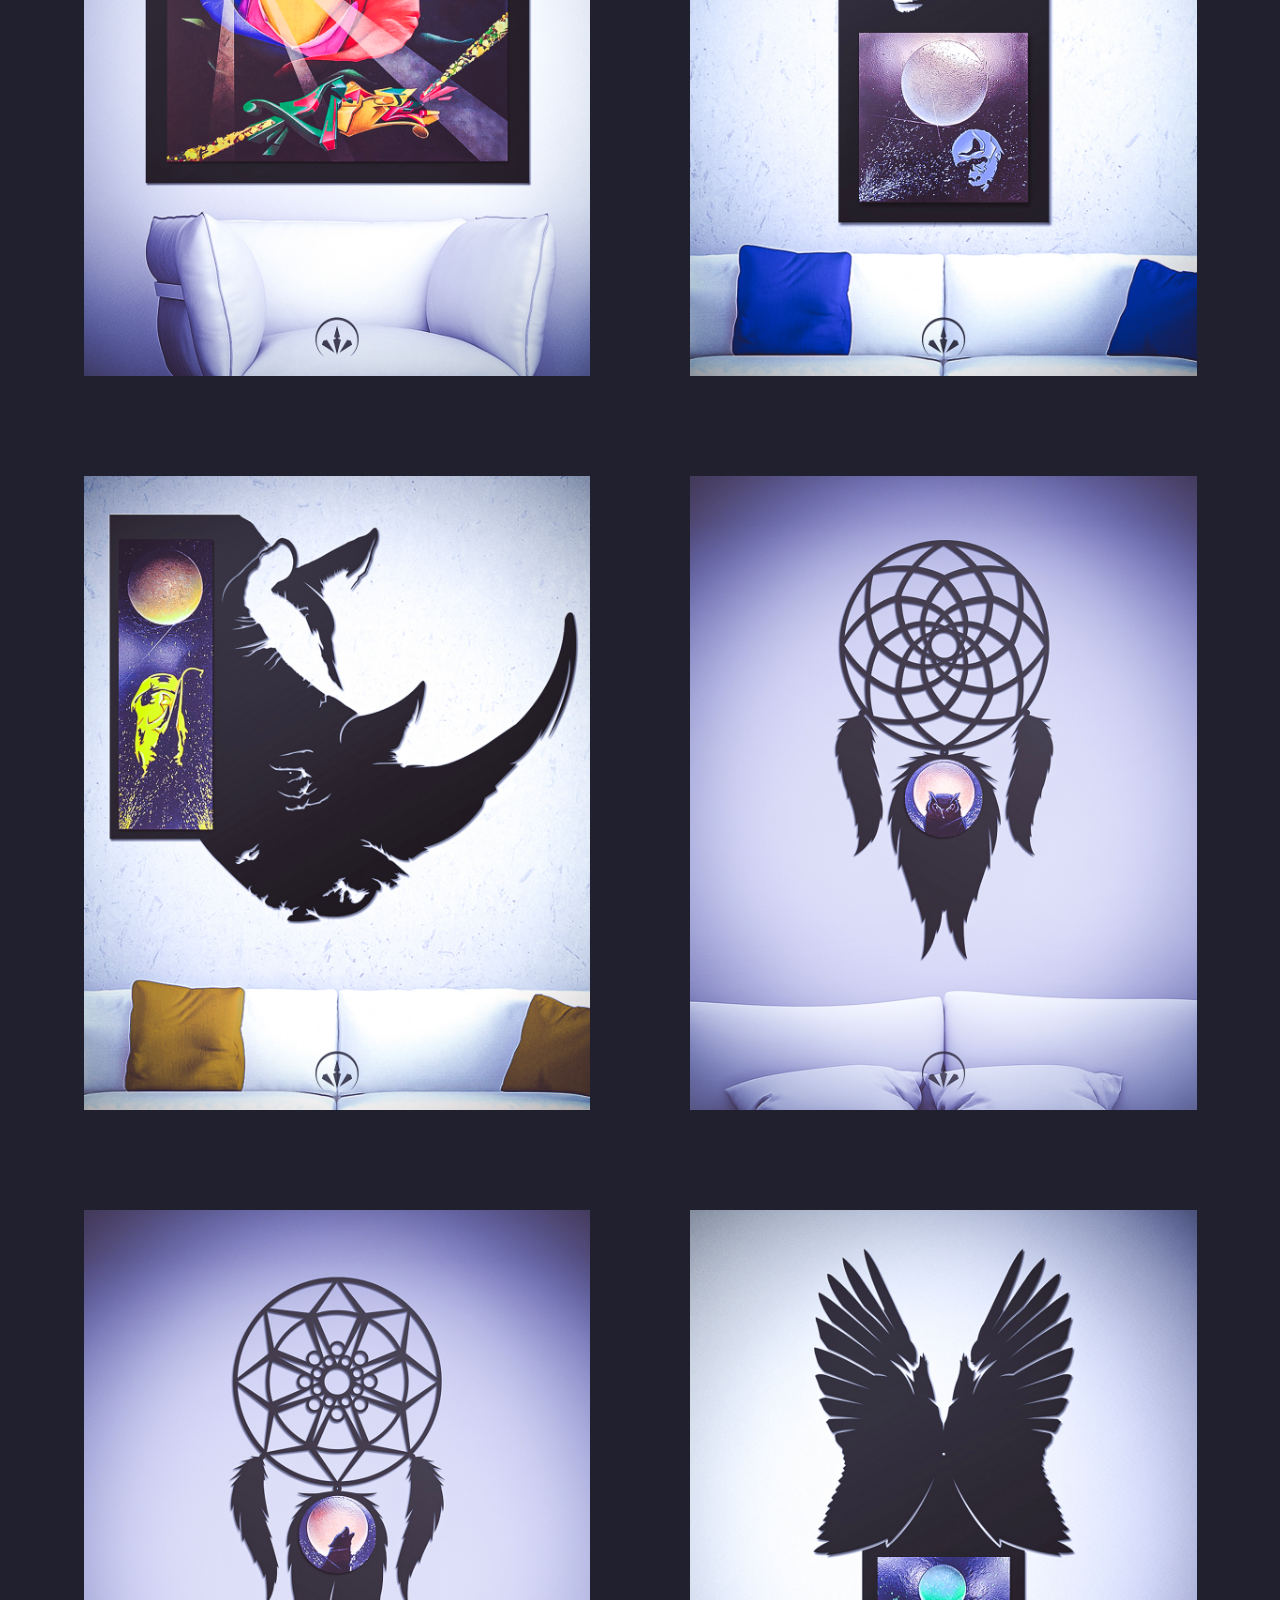
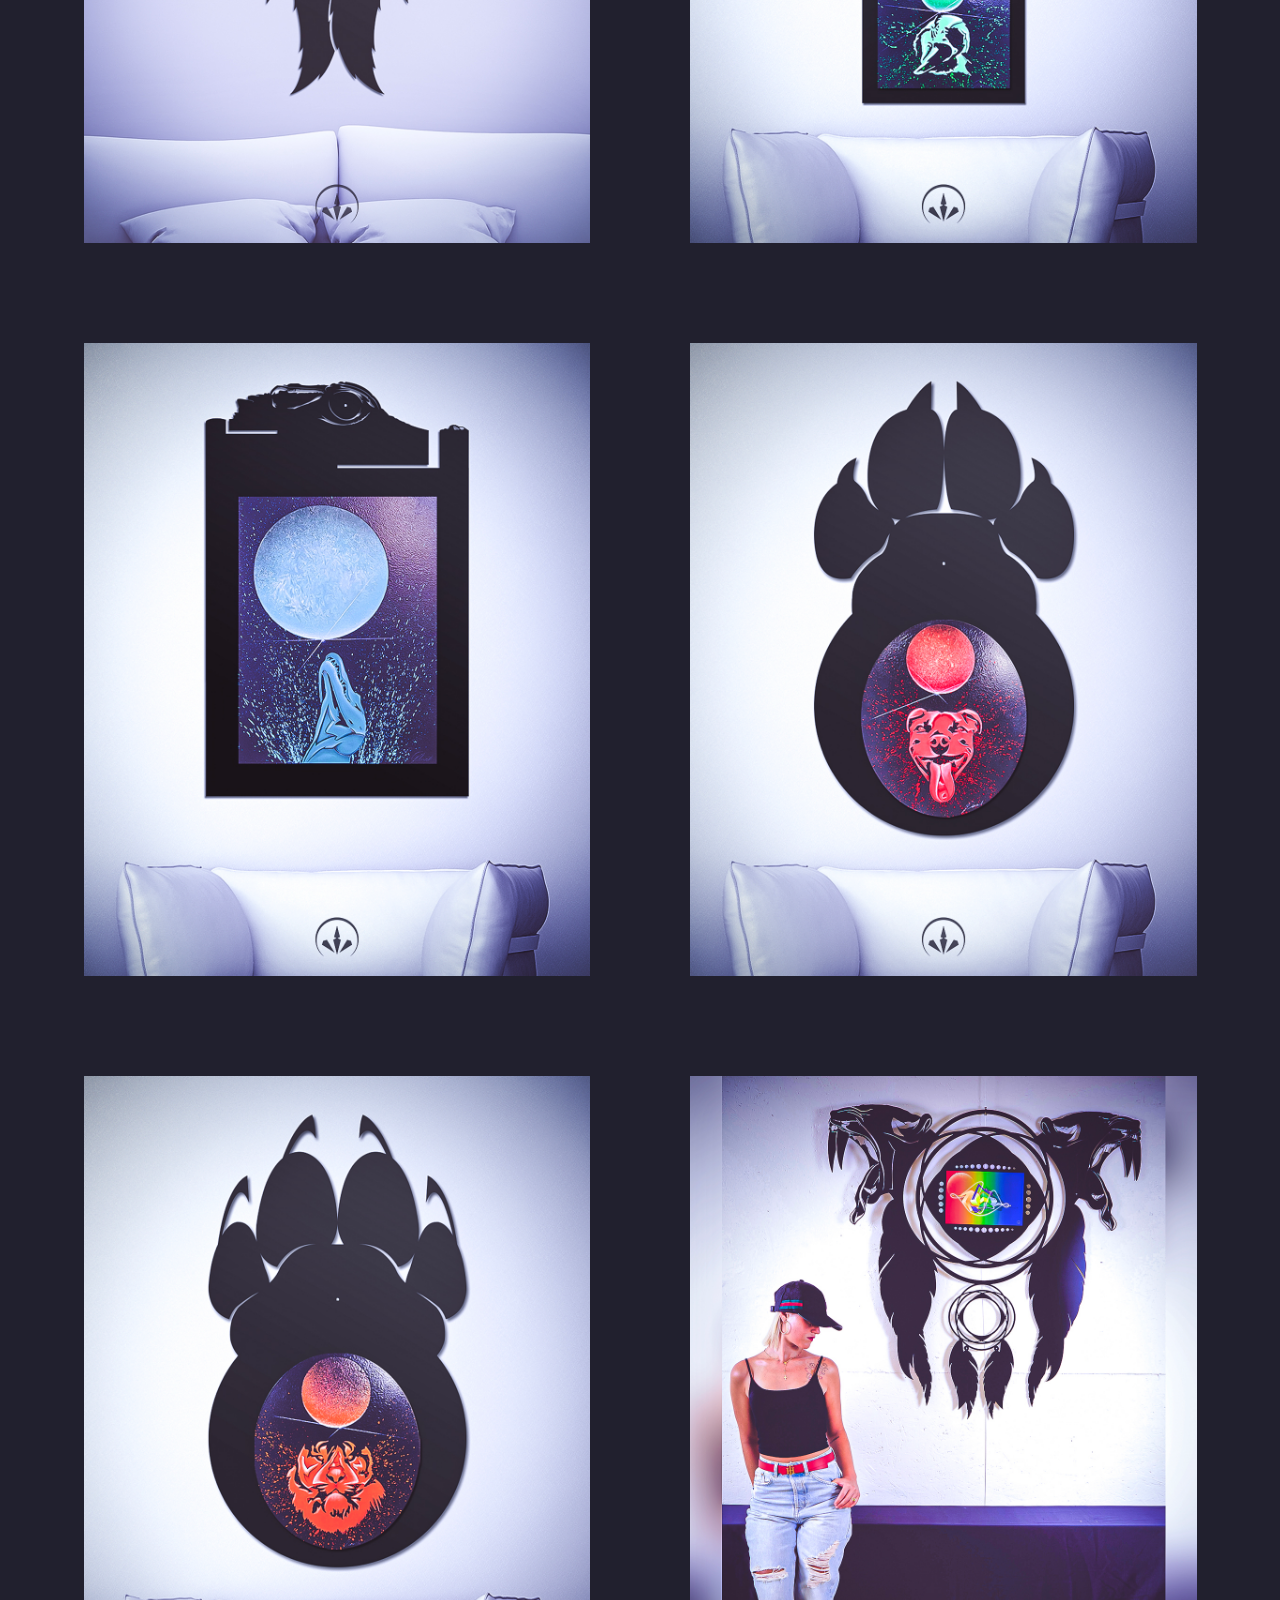
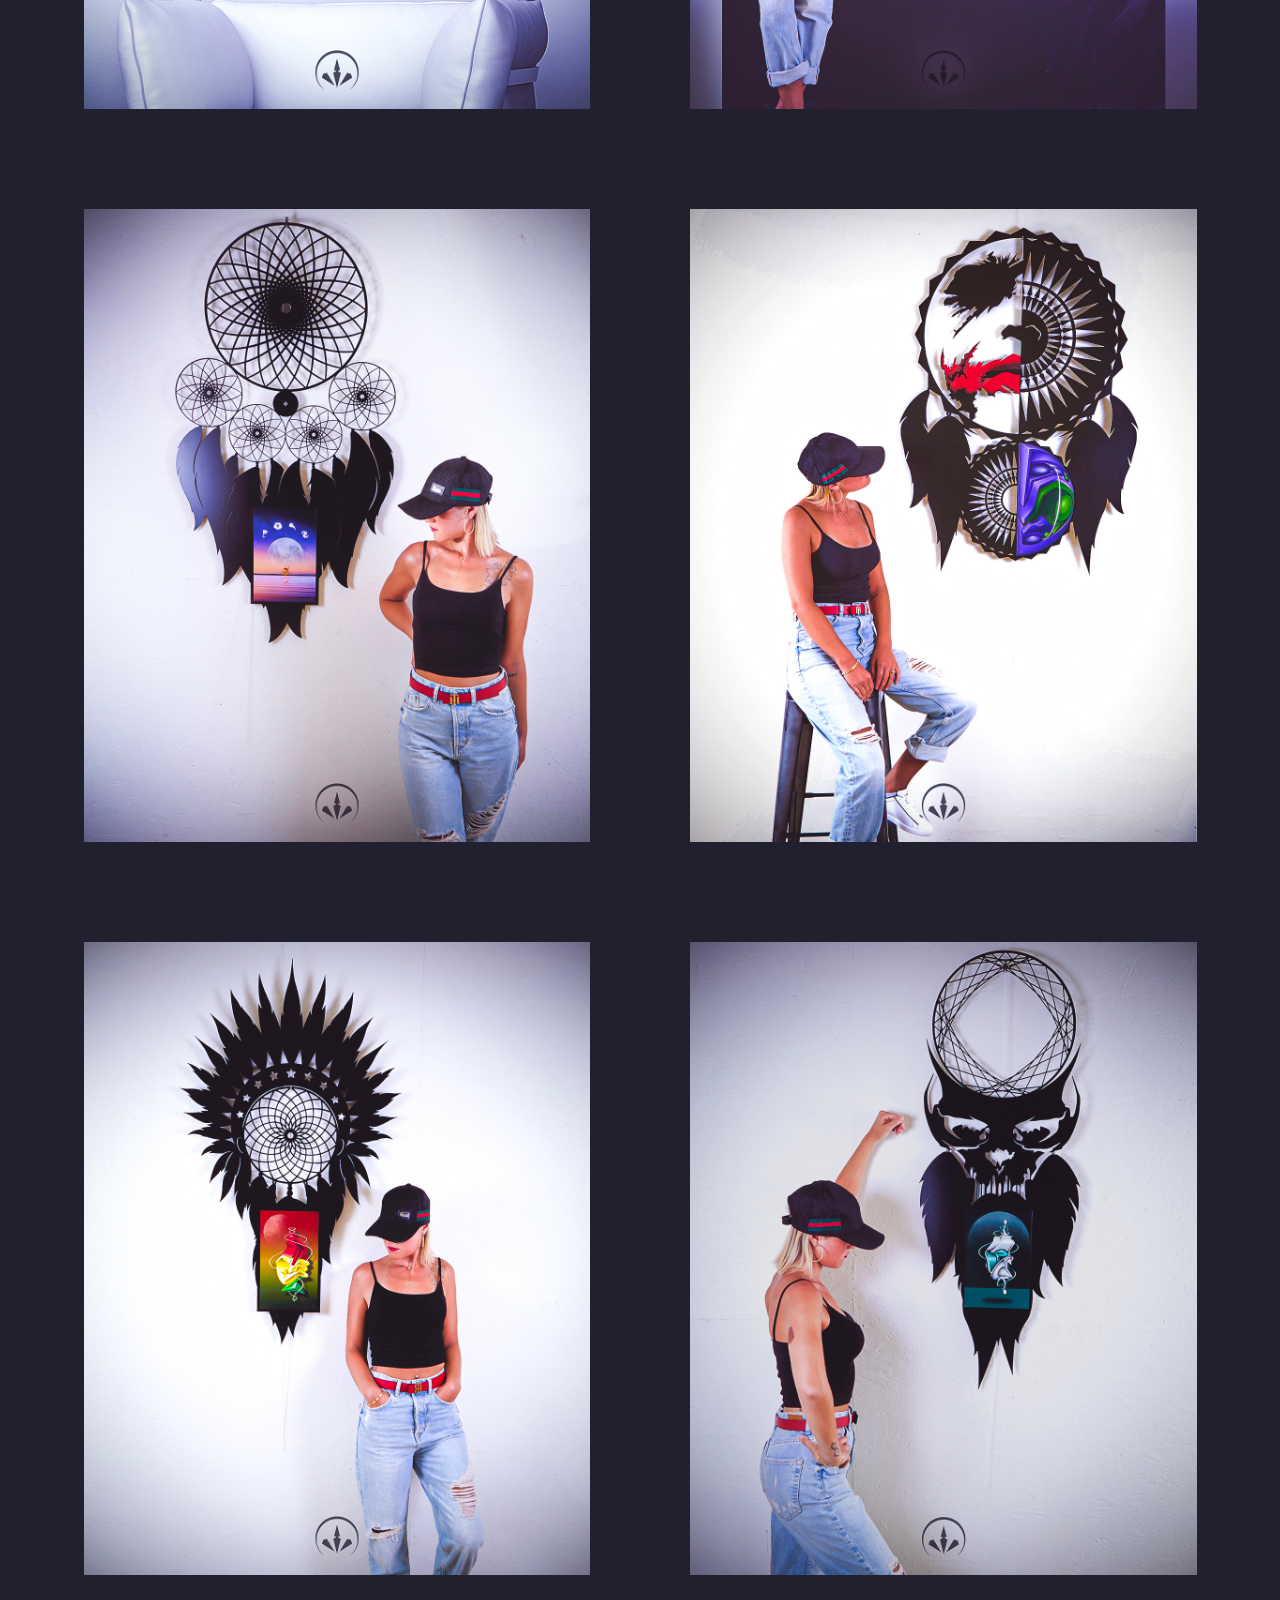
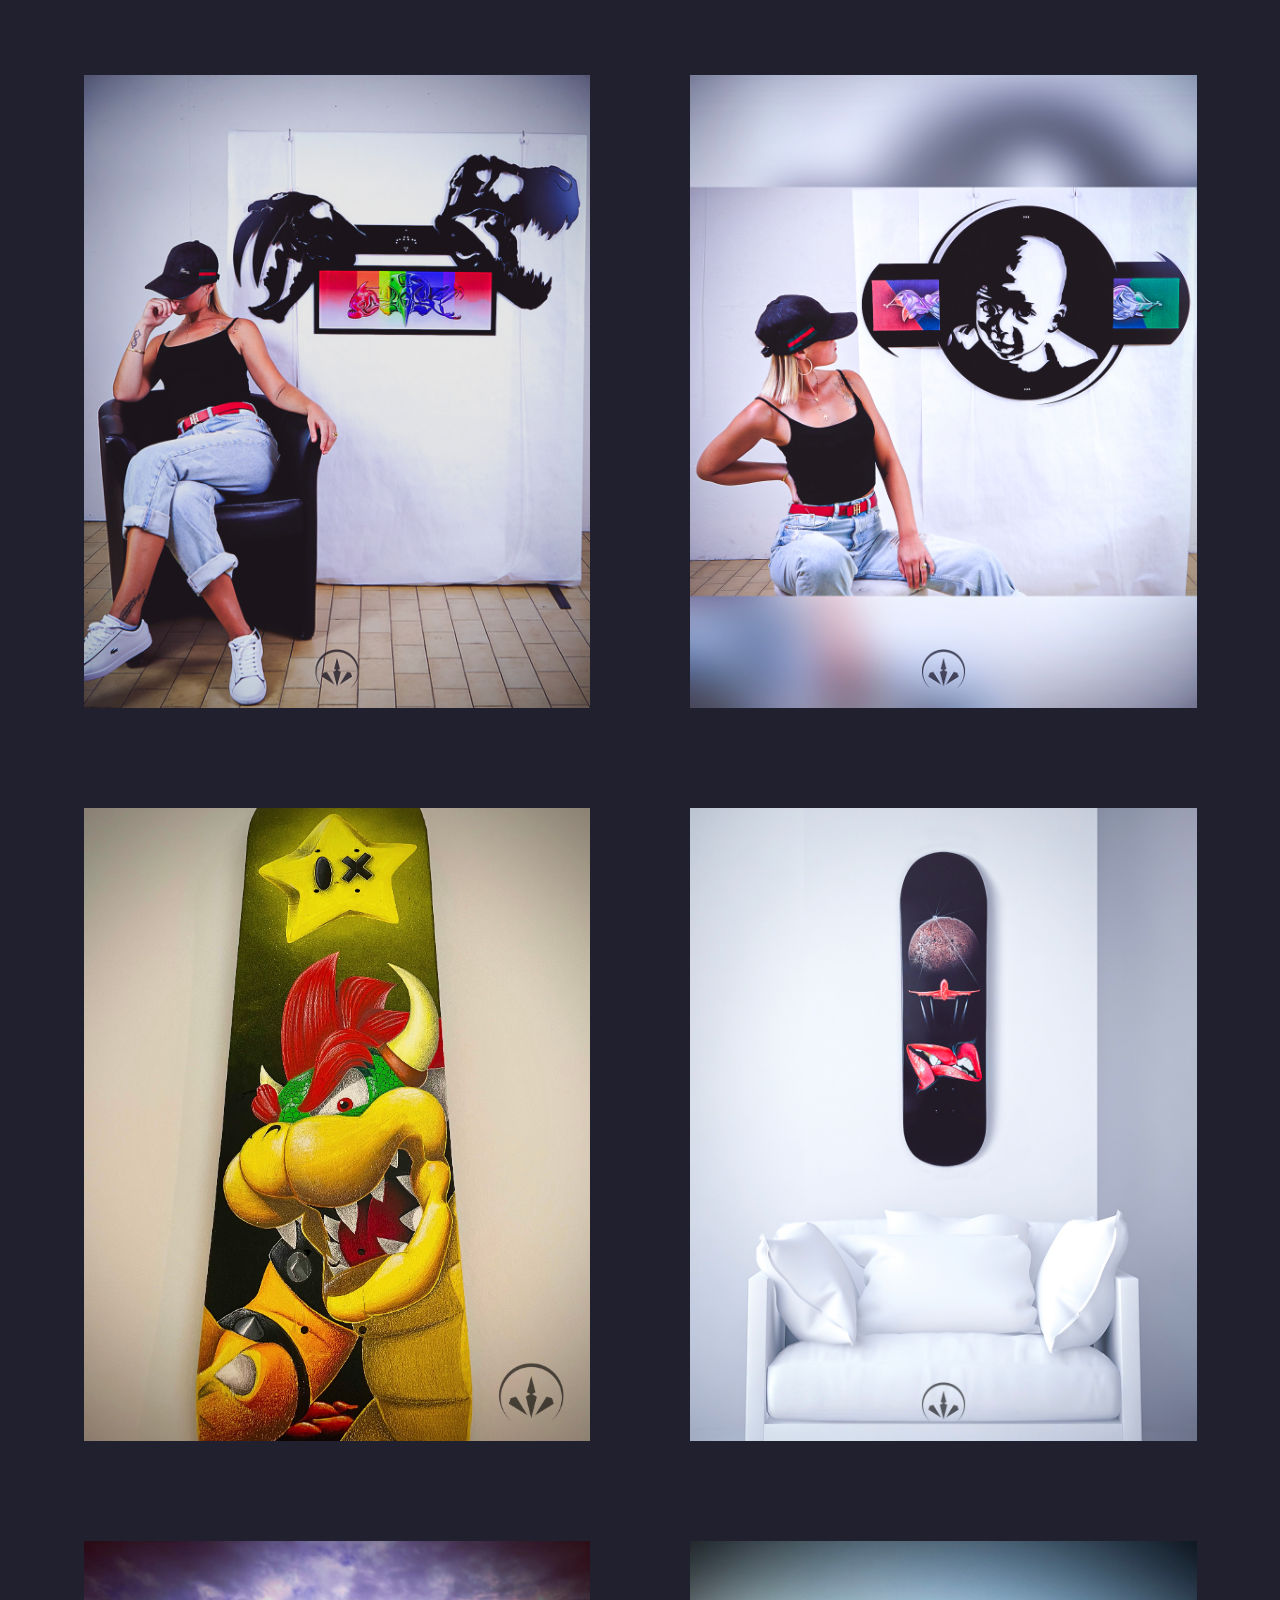
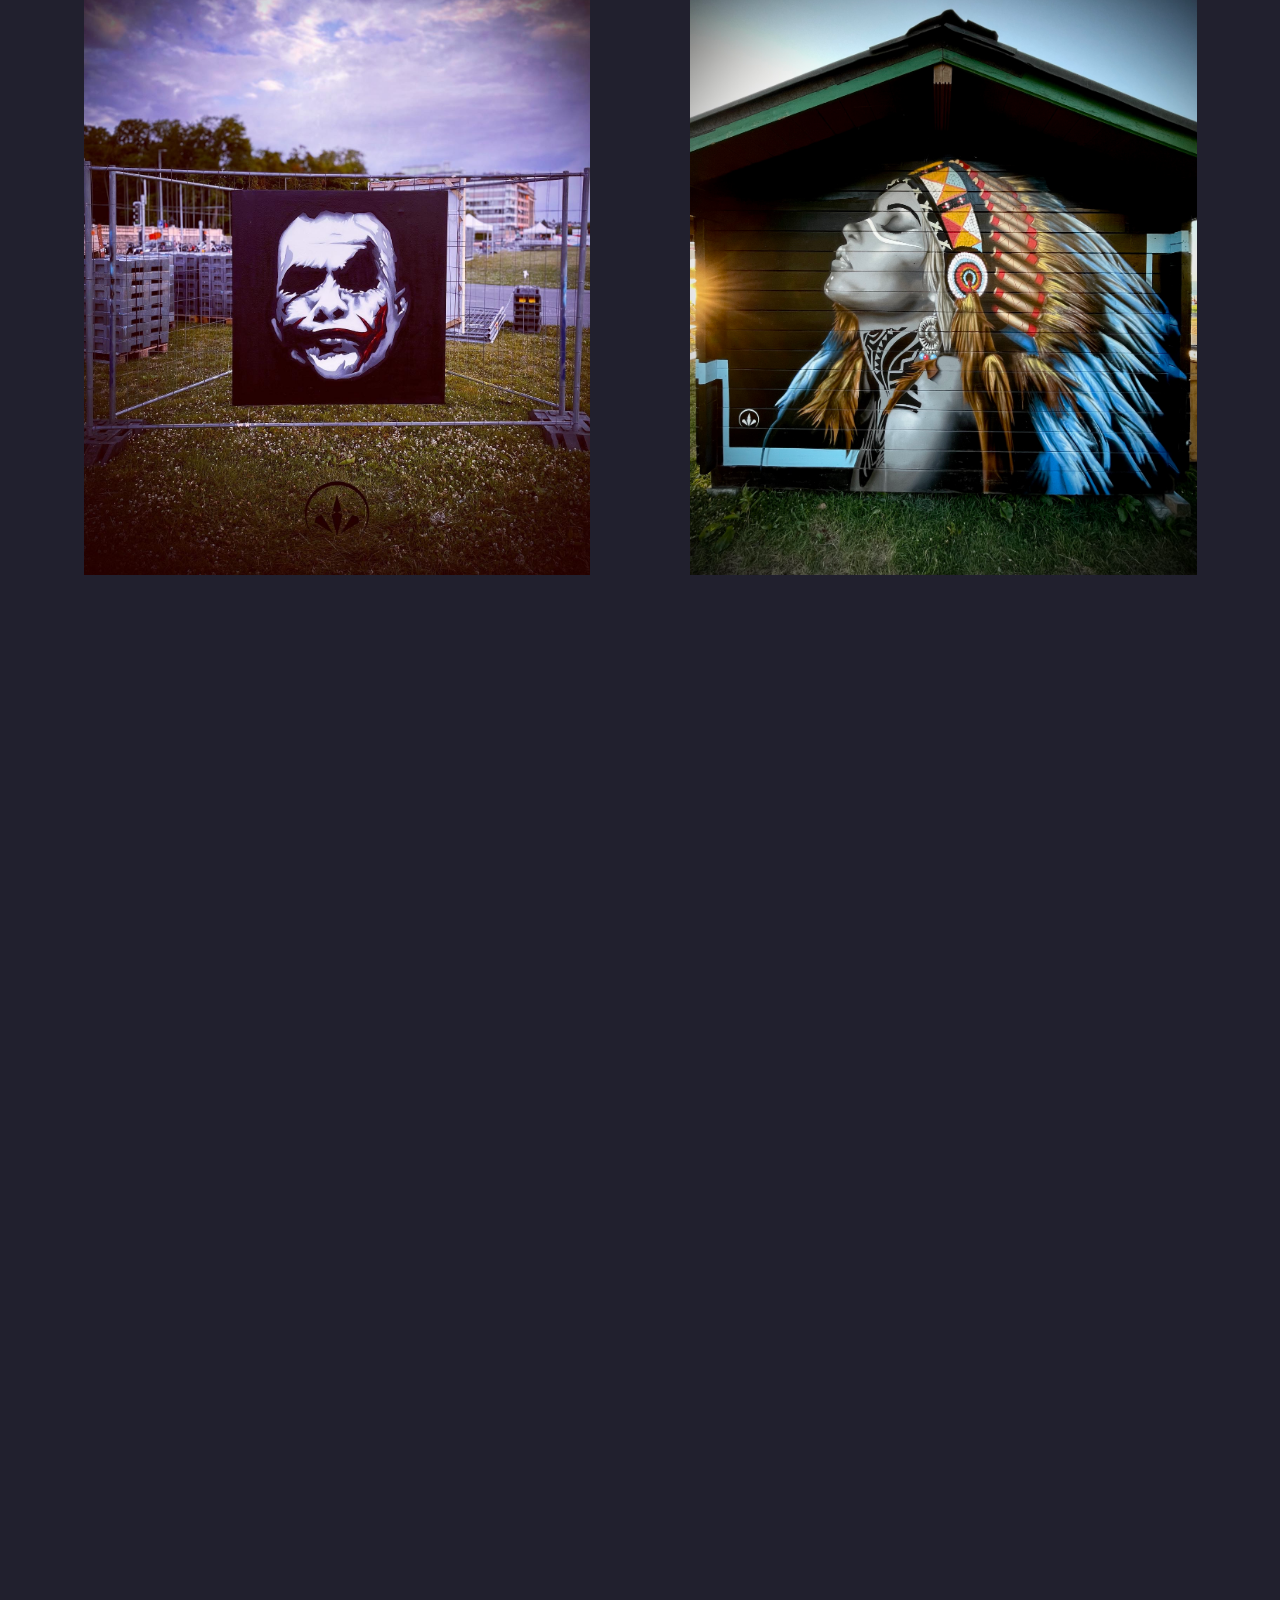
==== commit 8d6c9683: "2025-11-08 Change Log * Changed logo - replaced with png * Deleted three unnnecessary images" ====
--- a/index.html
+++ b/index.html
@@ -63,7 +63,7 @@
 
 				<!-- logo -->
 				<div class="logo">
-					<a href="index.html"><img src="images/loader-img.jpg" alt="" /></a>
+					<a href="index.html"><img src="images/loader-img.png" alt="" /></a>
 				</div>
 
 			</div>
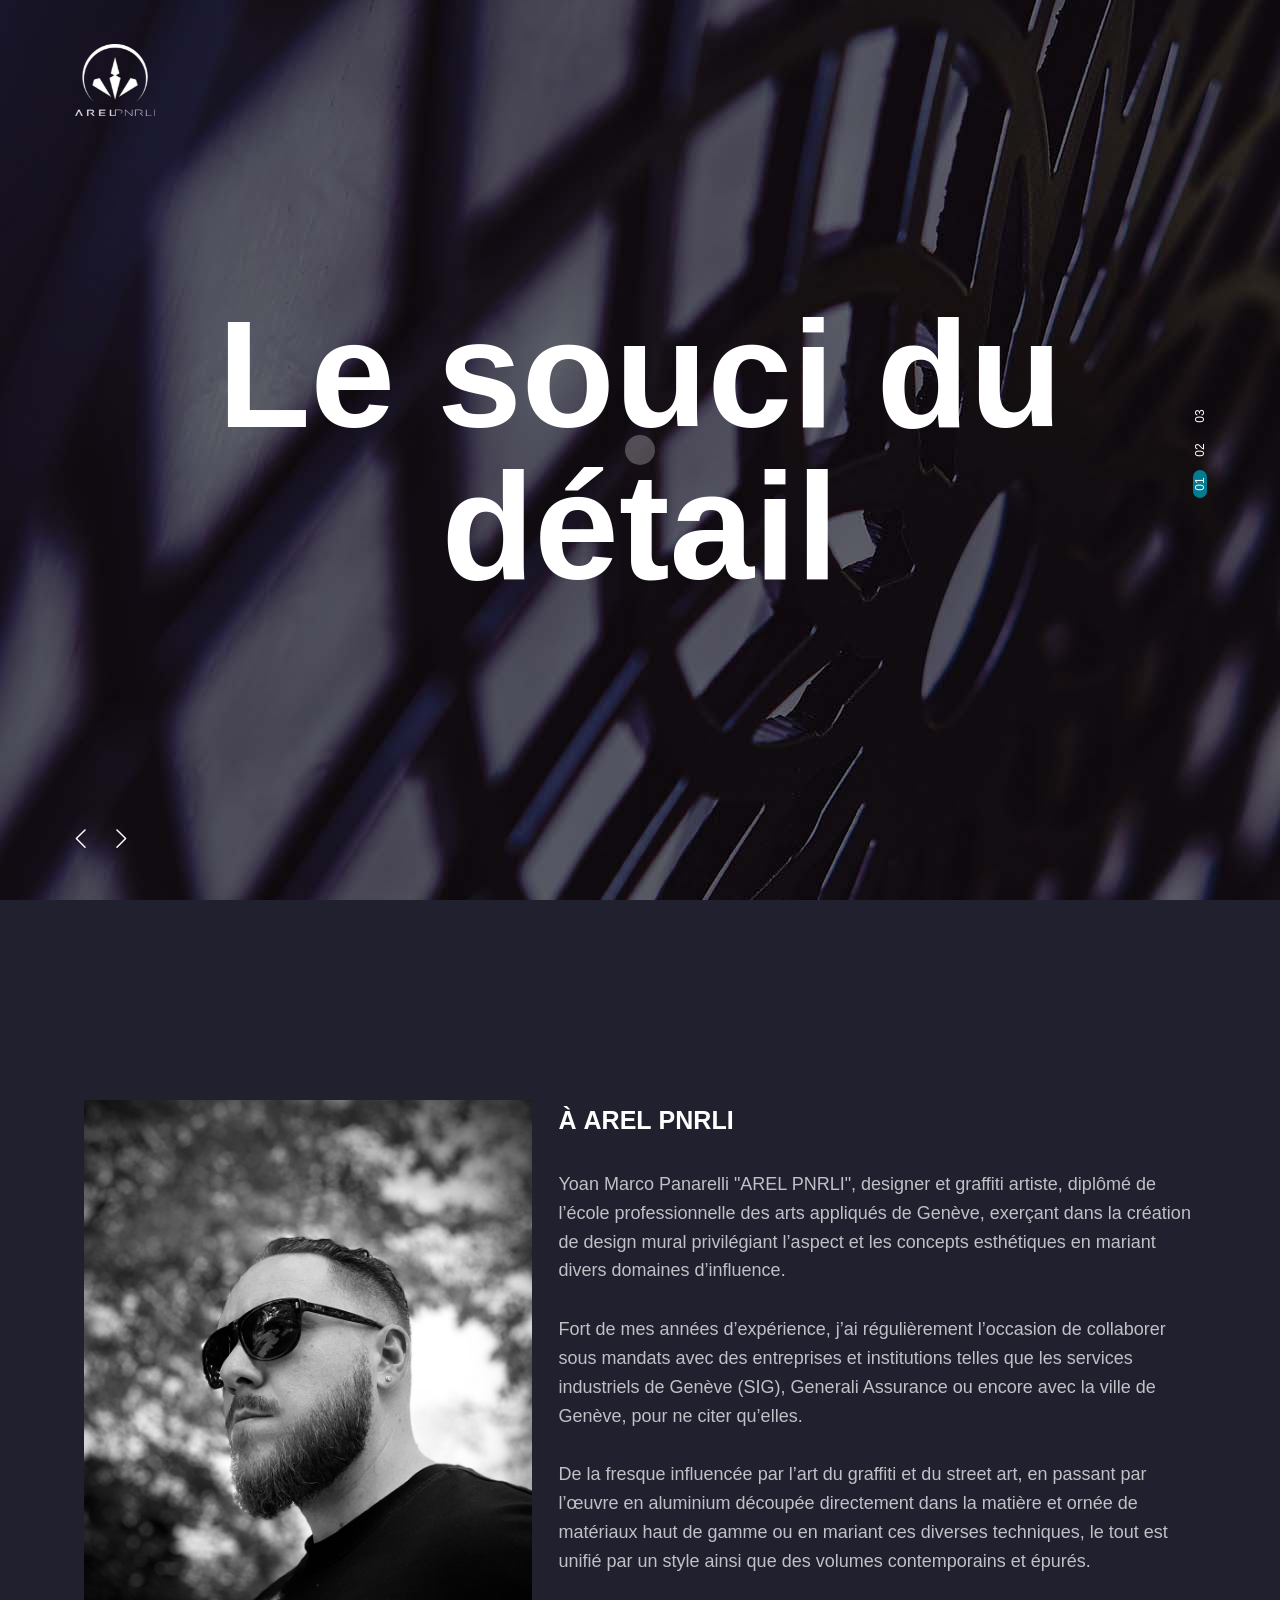
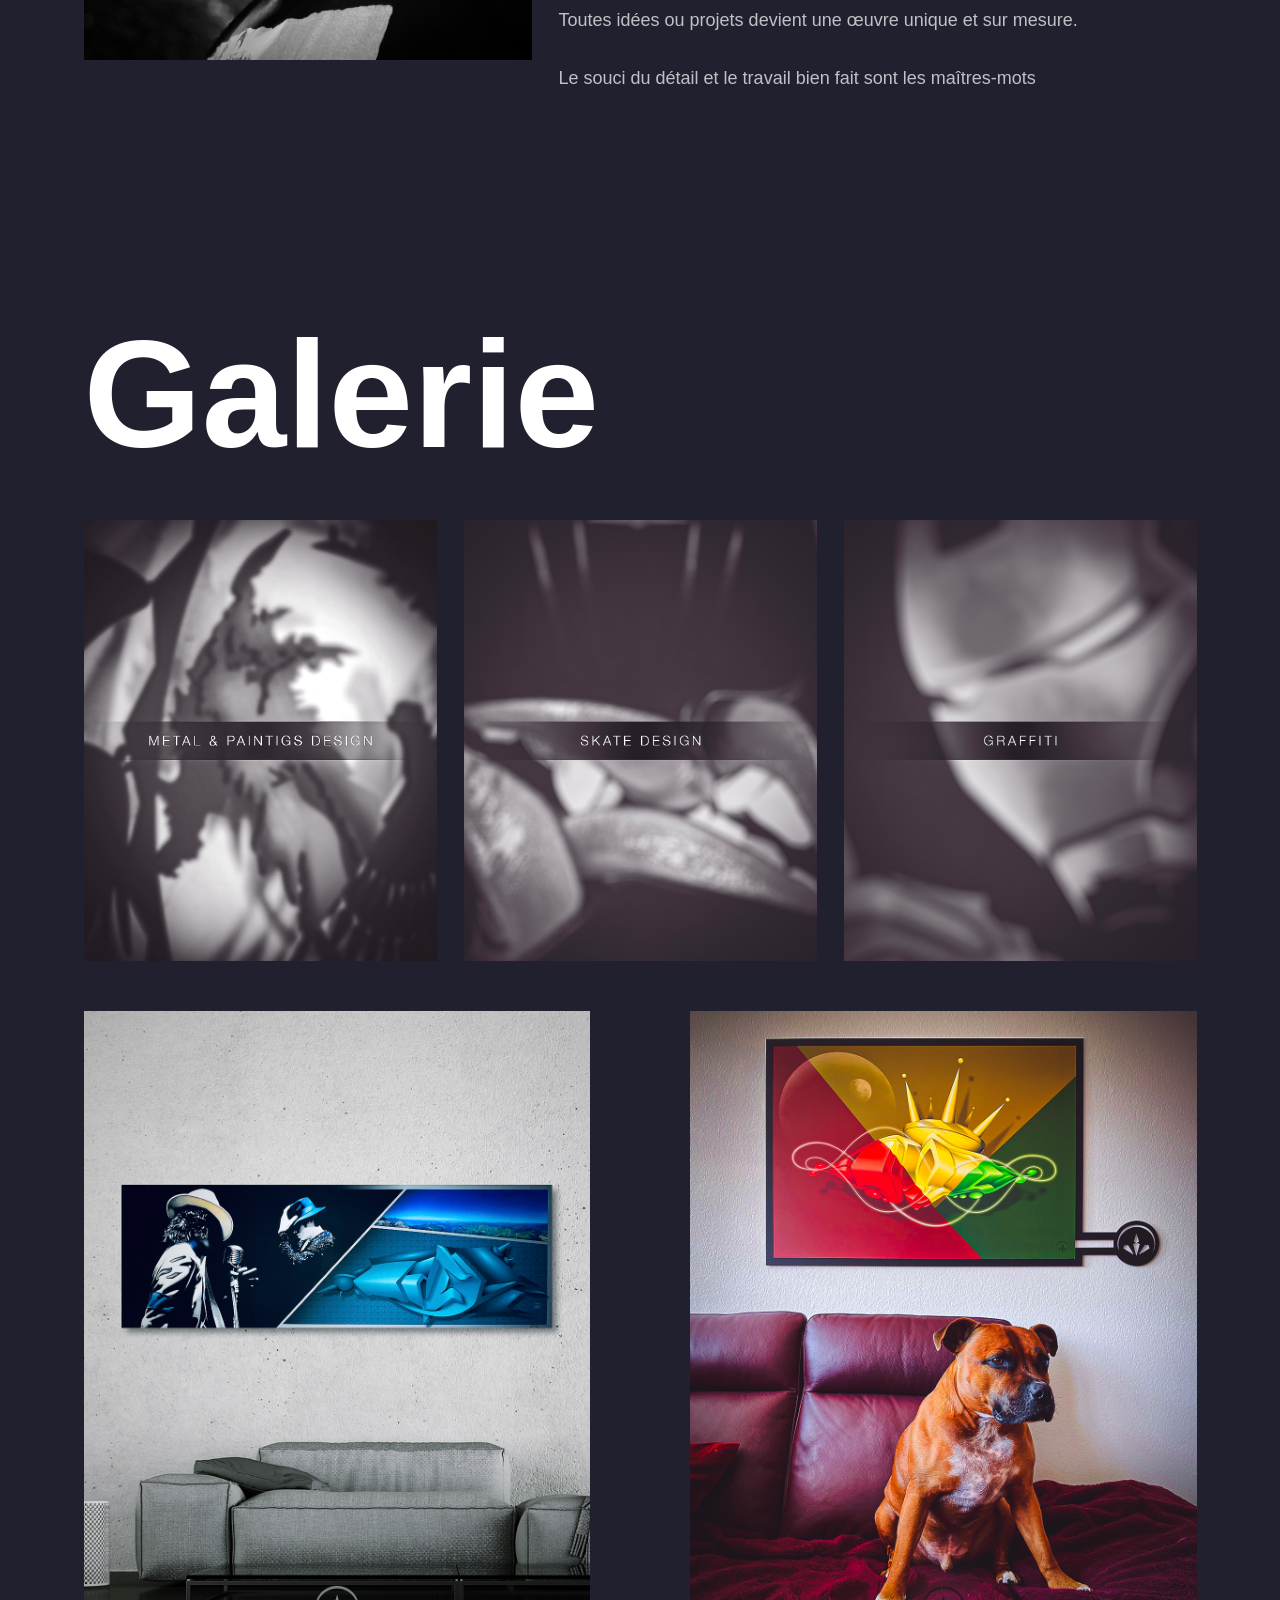
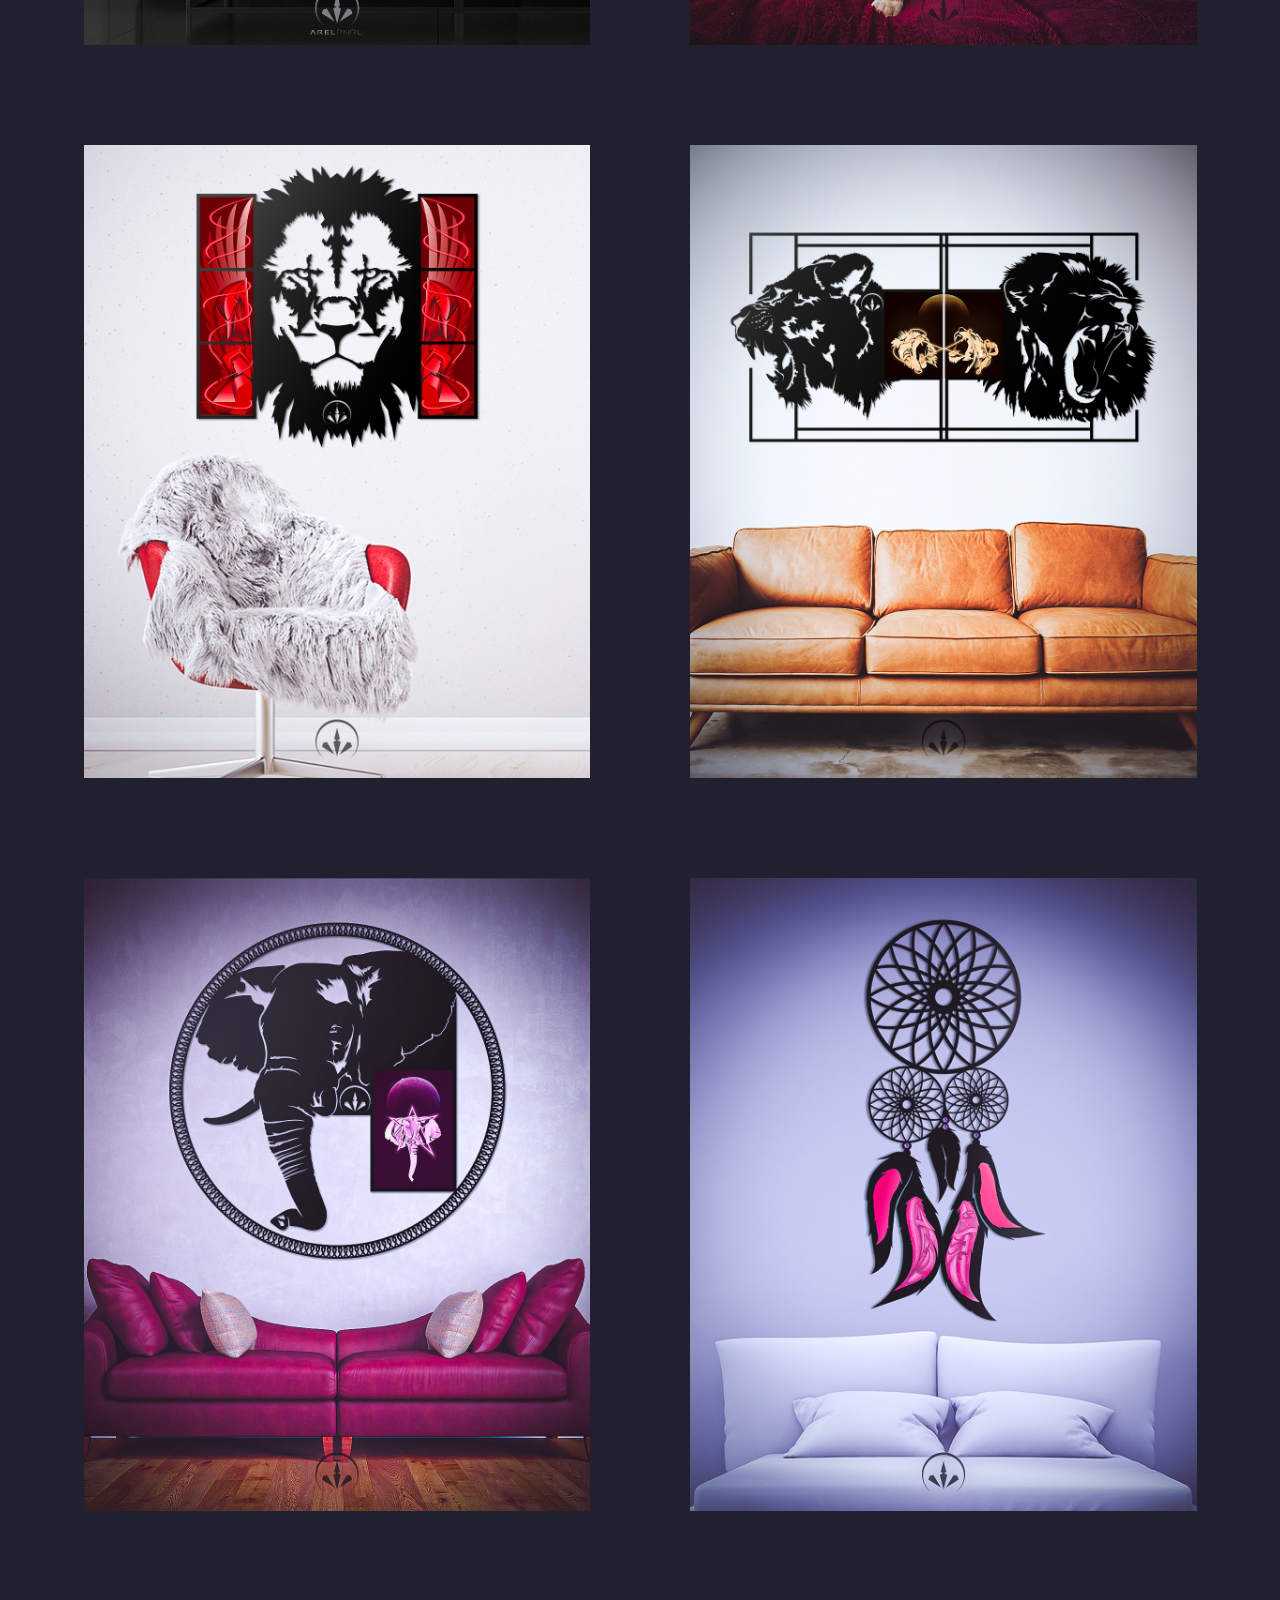
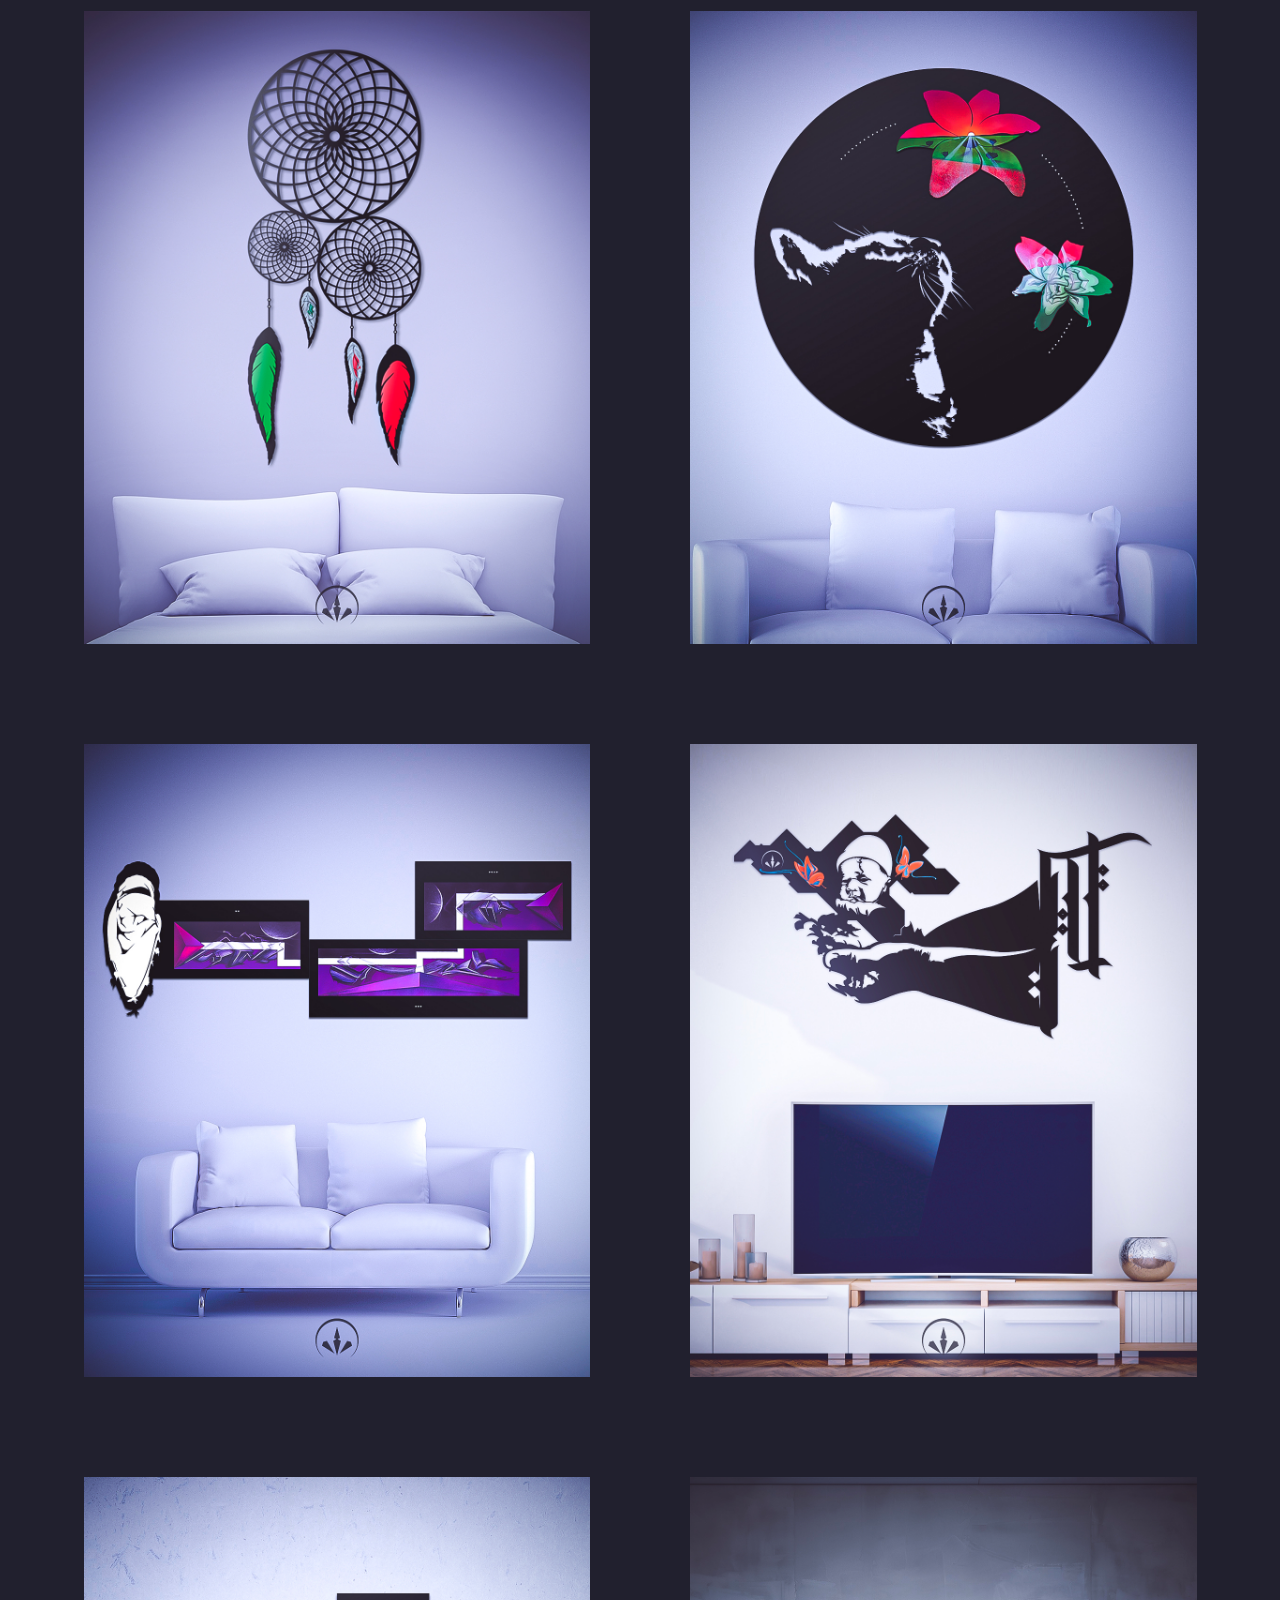
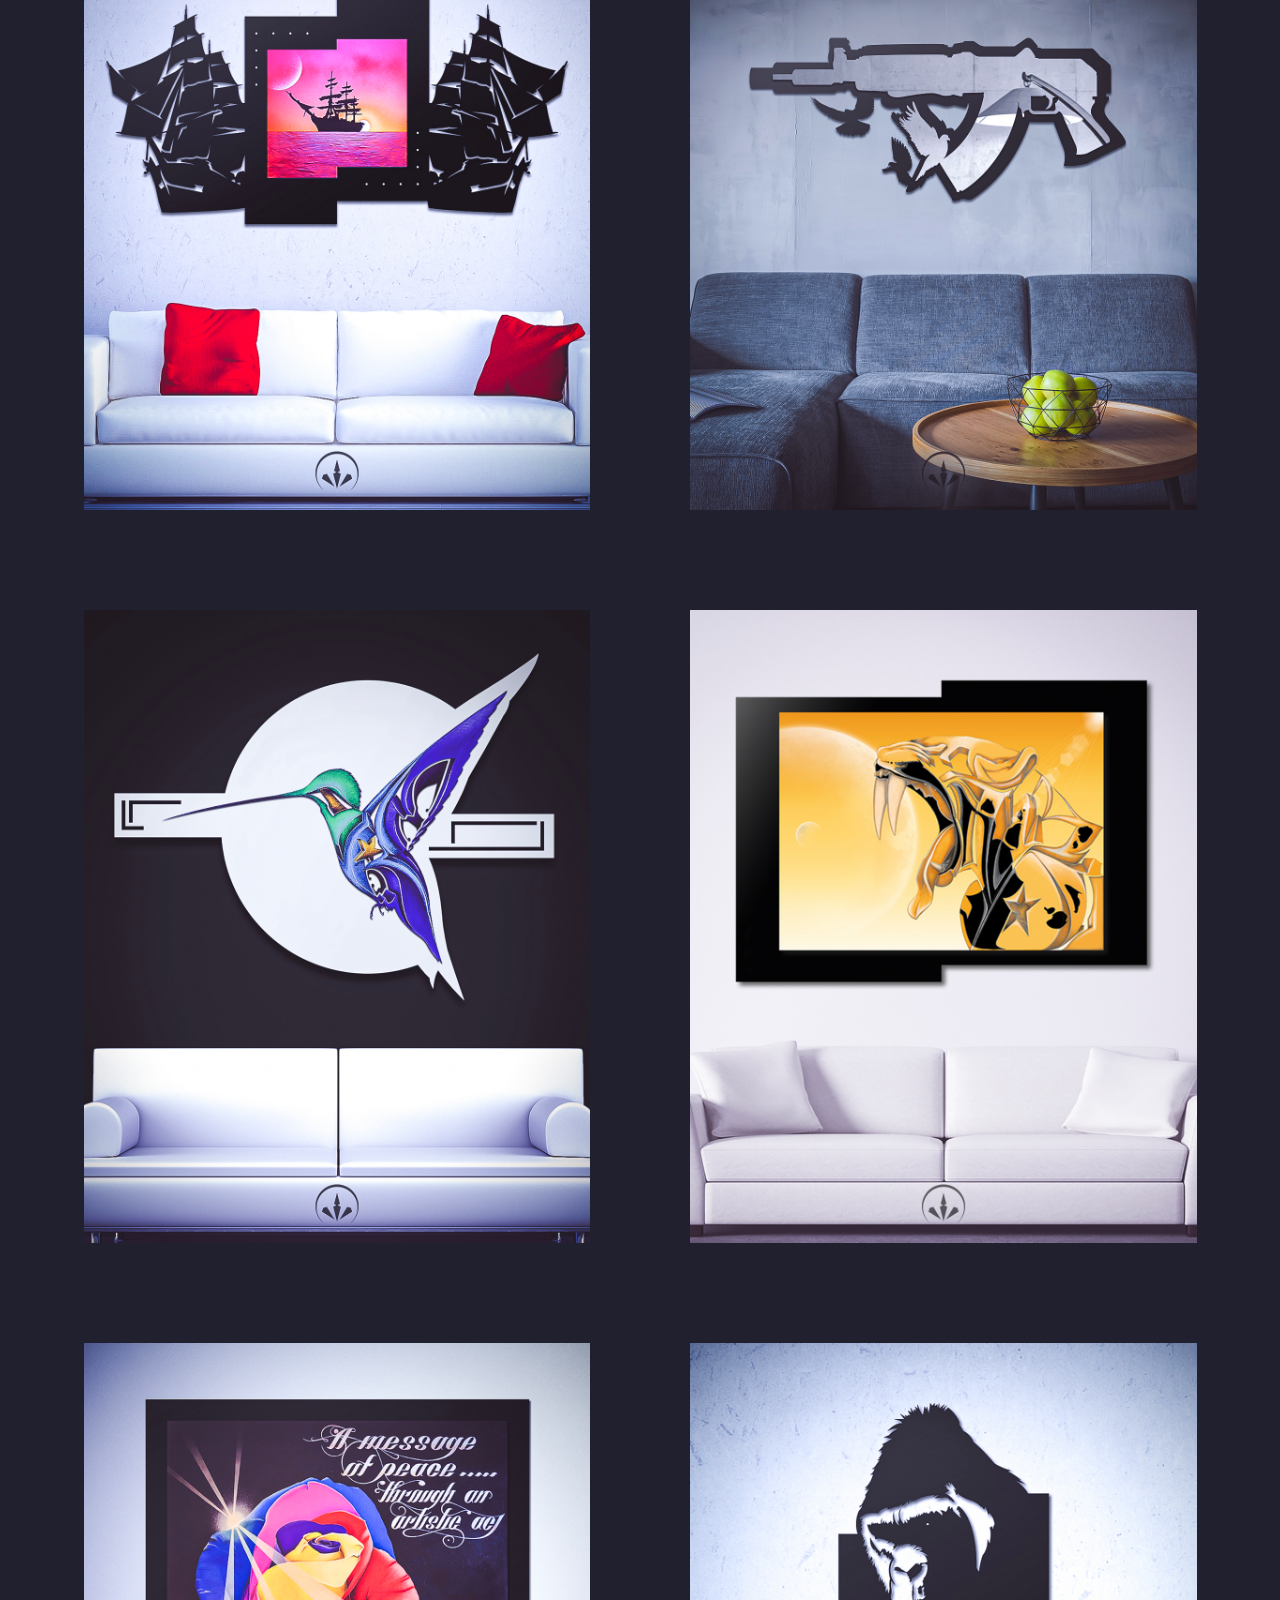
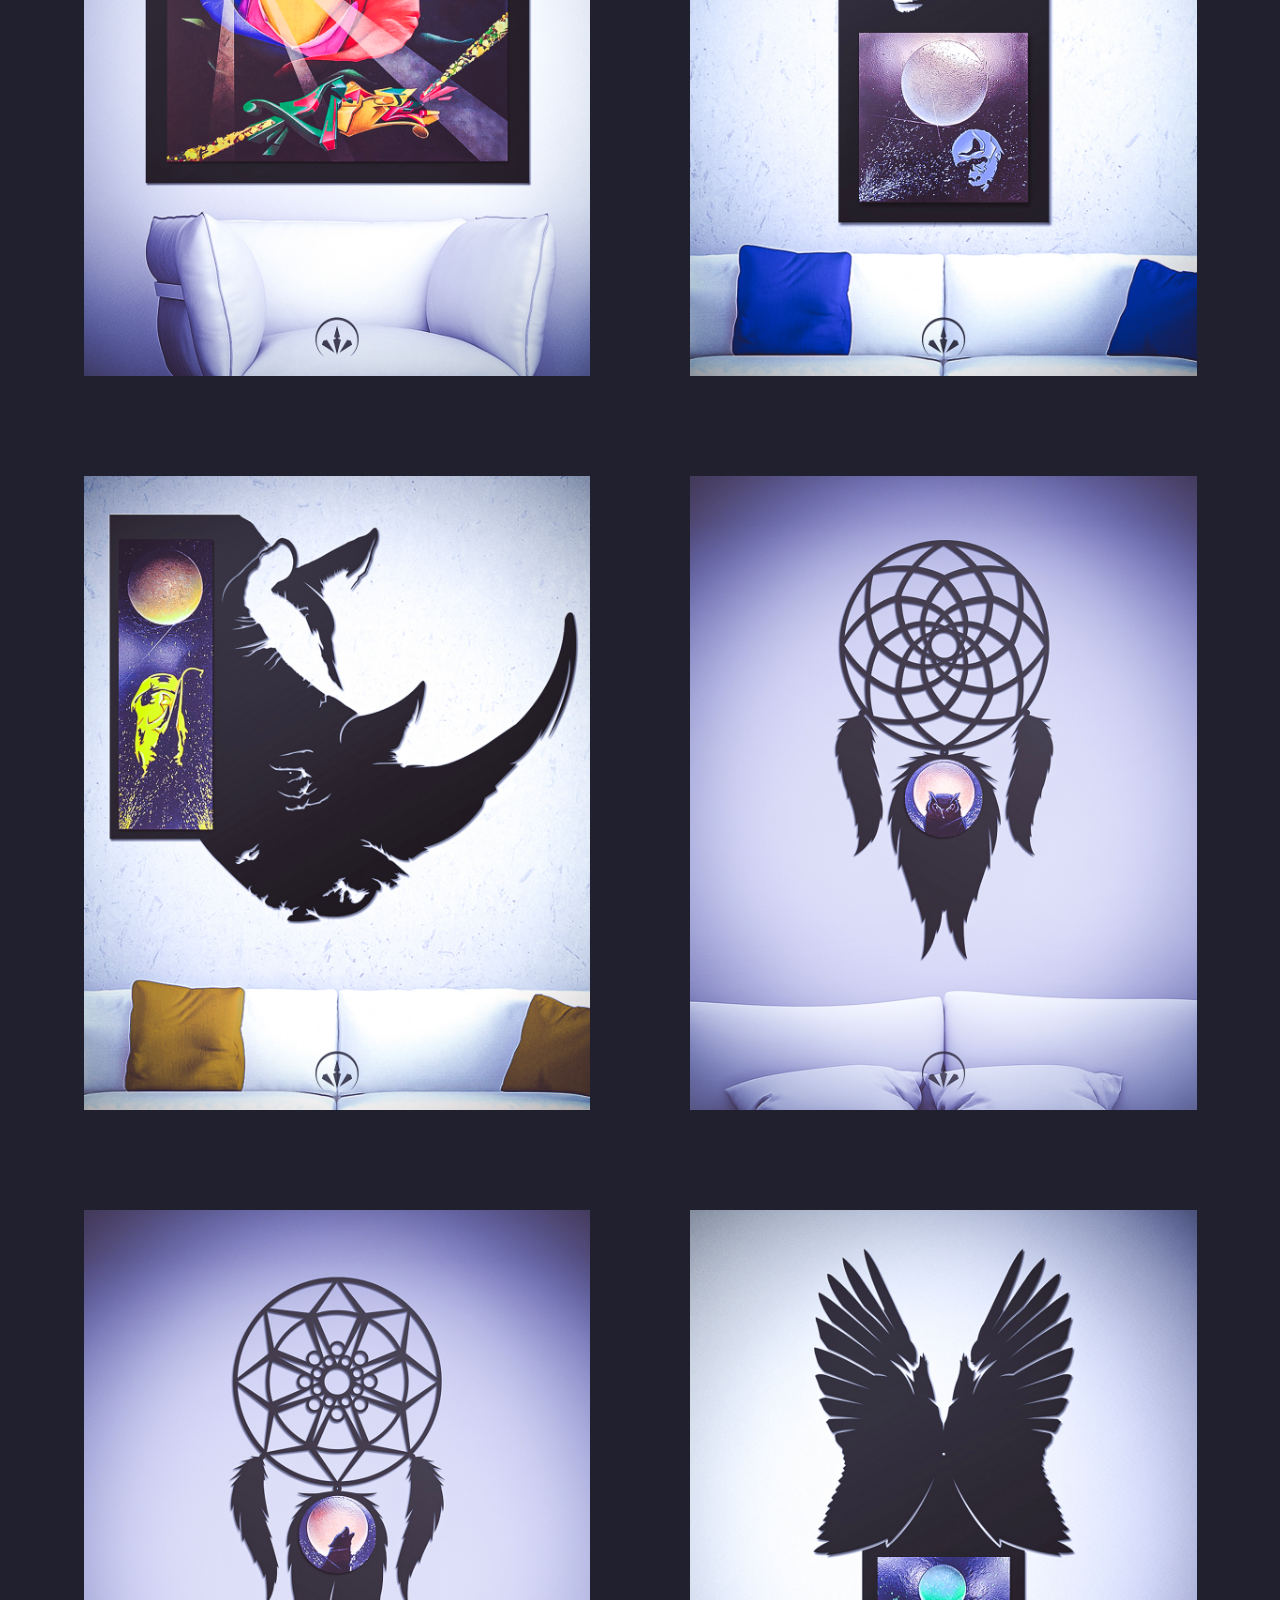
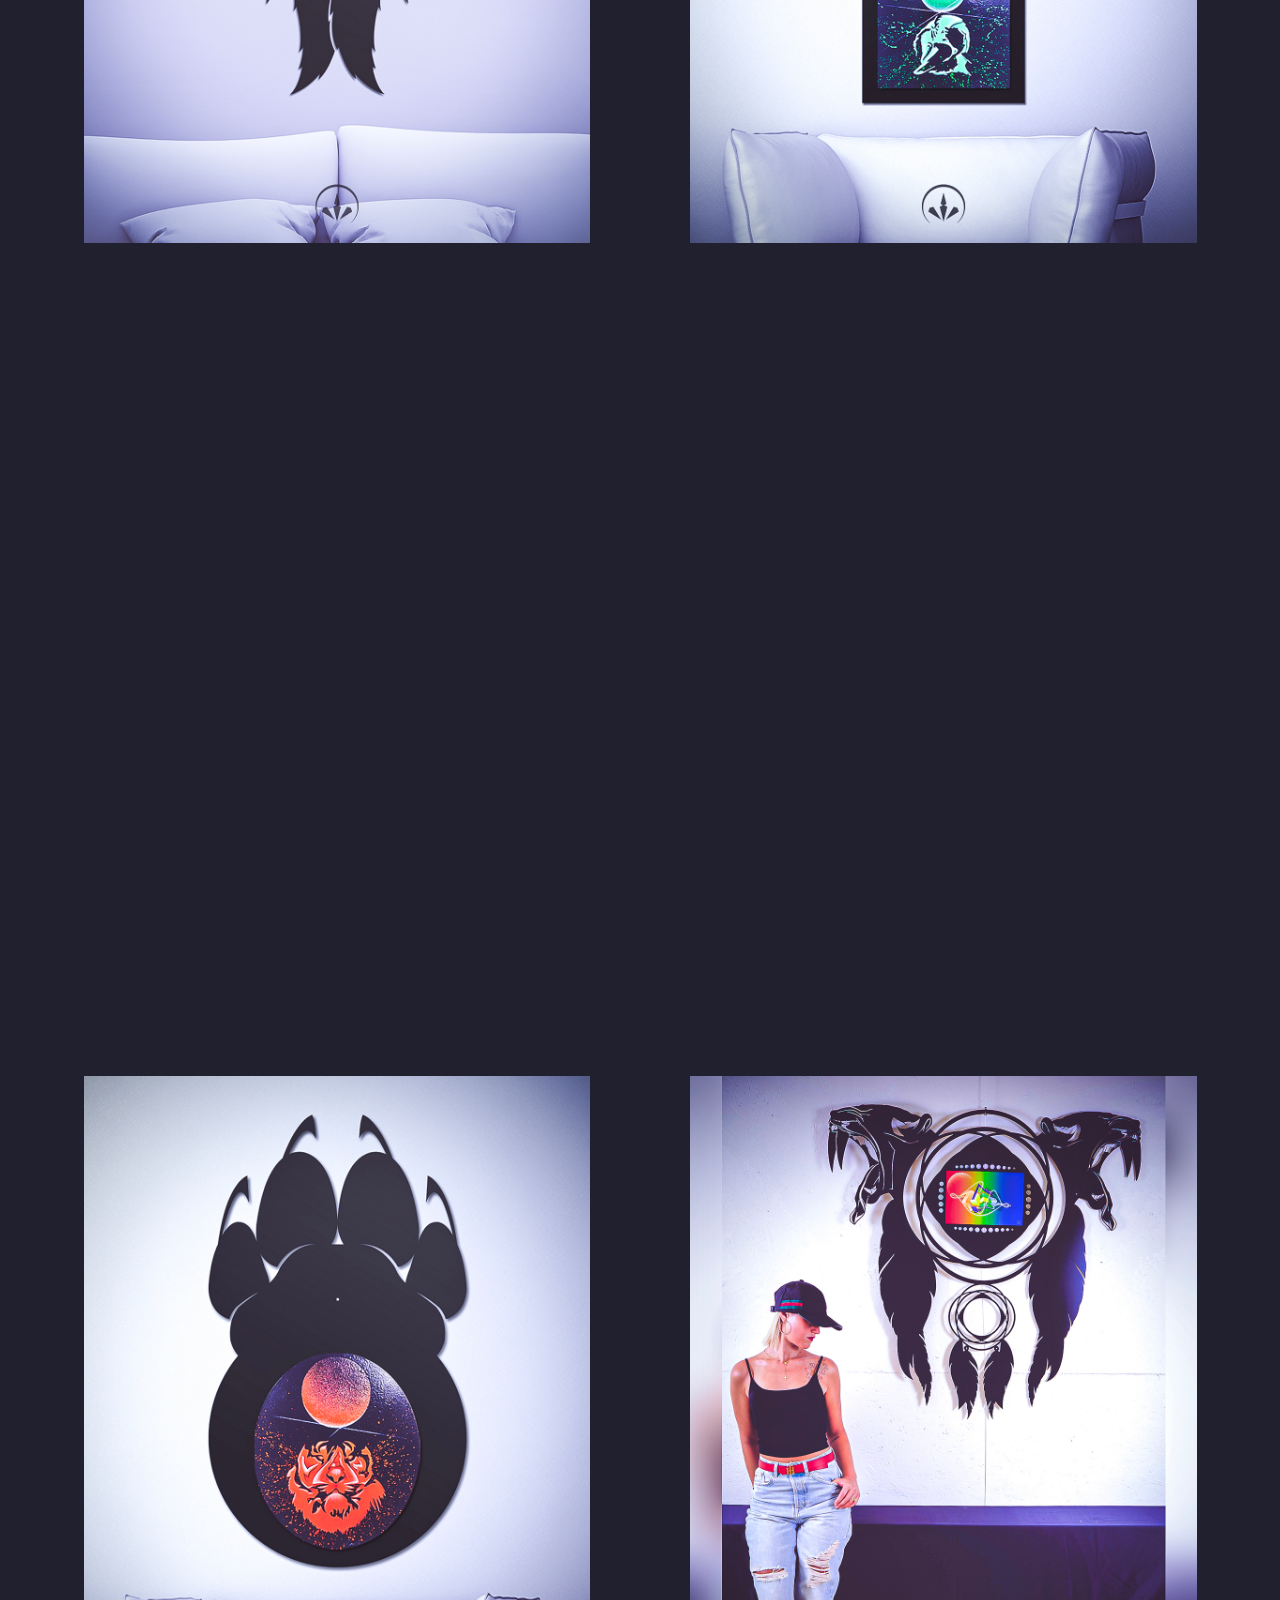
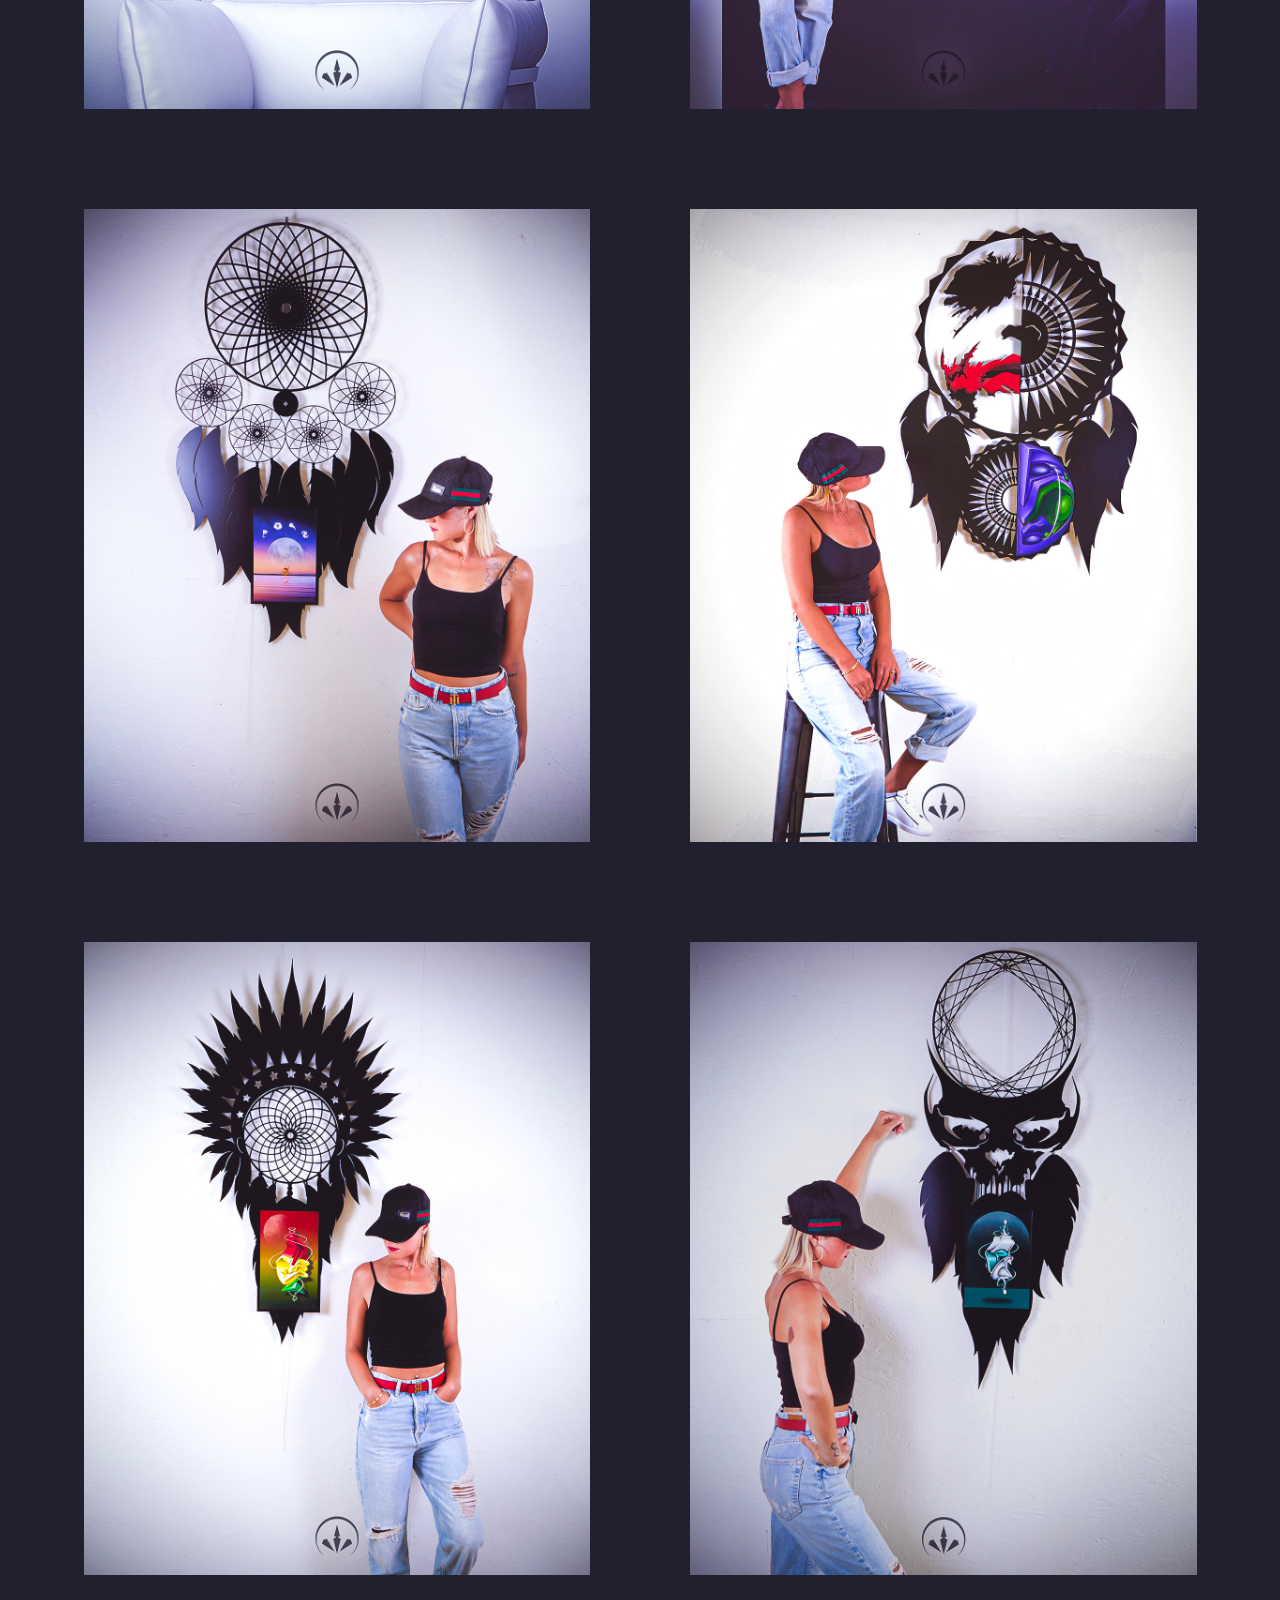
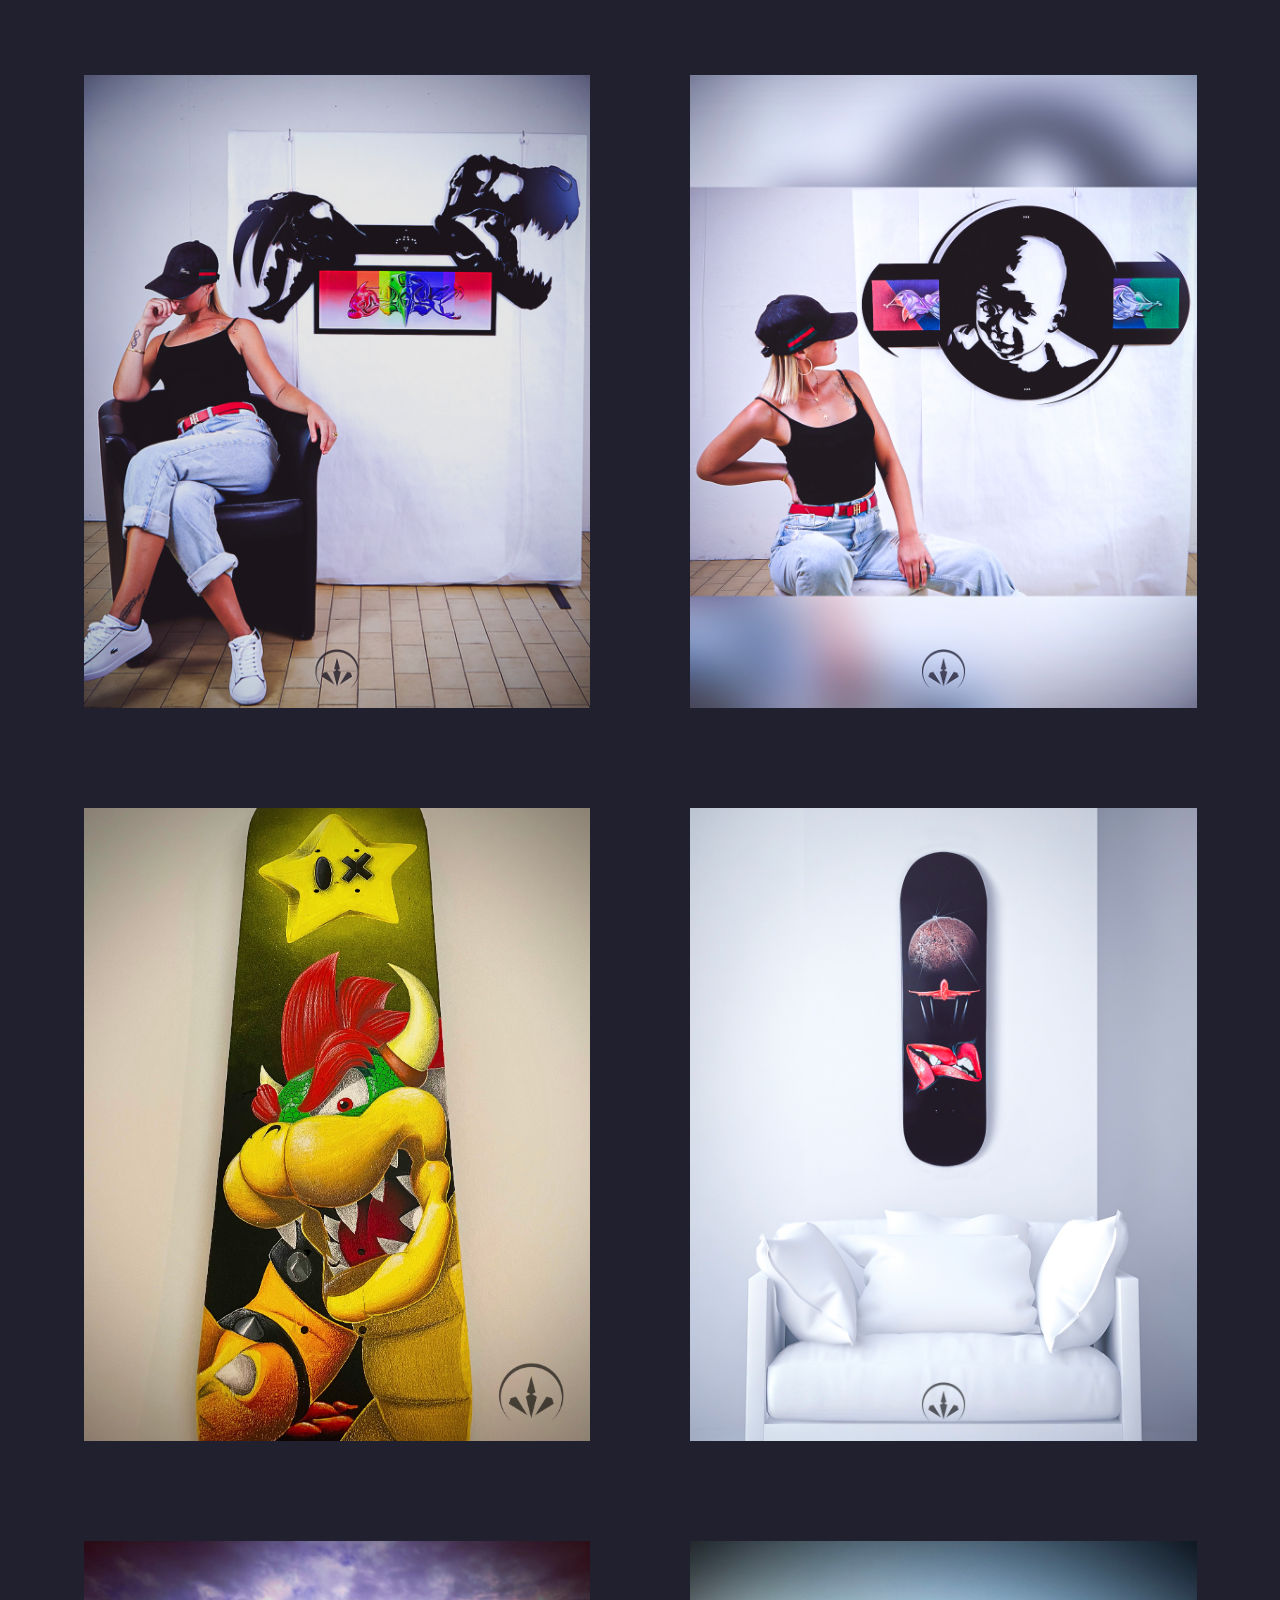
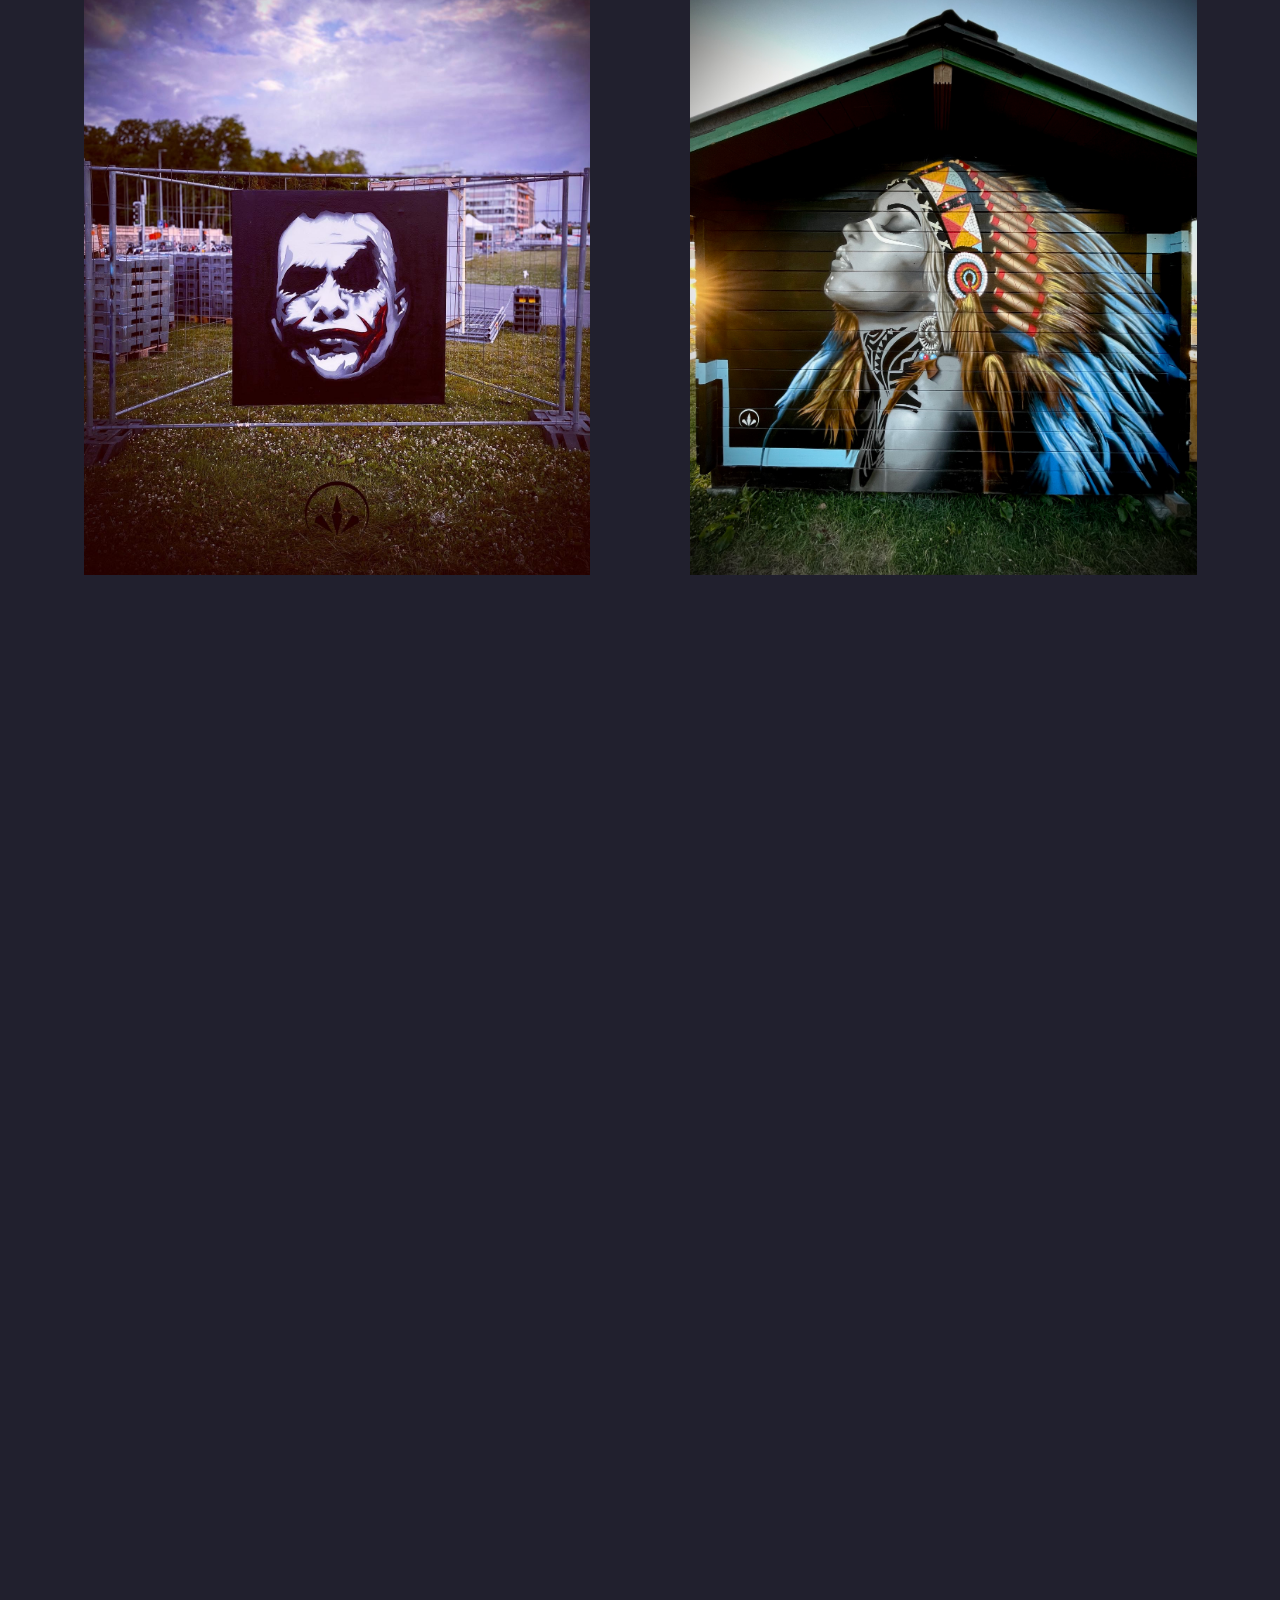
==== commit 9a04f6b9: "2025-11-16 Changes done" ====
--- a/index.html
+++ b/index.html
@@ -172,7 +172,7 @@
 						<div class="col-xs-12 col-sm-12 col-md-12 col-lg-7">
 							<div class="description-label splitting-text-anim-1 scroll-animate" data-splitting="chars"
 								data-animate="active">
-								À PANARELLI
+								À AREL PNRLI
 							</div>
 							<div class="description-text scrolla-element-anim-1 scroll-animate" data-animate="active">
 								<p>
@@ -220,7 +220,7 @@
 								</div>
 								<div class="h-title splitting-text-anim-2 scroll-animate" data-splitting="chars"
 									data-animate="active">
-									Gallerie
+									Galerie
 								</div>
 							</div>
 
@@ -251,6 +251,10 @@
 							data-splitting="chars" data-animate="active">
 							Graffiti
 						</a>
+						<a href="#" class="splitting-text-anim-1 scroll-animate" data-href=".videos"
+							data-splitting="chars" data-animate="active">
+							Vidéos
+						</a>
 					</div>
 
 					<!-- filter old -->
@@ -1385,7 +1389,7 @@
 
 						<div class="works-col col-xs-12 col-sm-6 col-md-6 col-lg-6 graffiti" id="graffiti">
 							<div class="works-item scrolla-element-anim-1 scroll-animate" data-animate="active">
-								<a href="#gallery-34" class="has-popup-gallery">
+								<a href="#gallery-42" class="has-popup-gallery">
 									<div class="image">
 										<div class="img">
 											<img src="images/3graffiti/10.tucano.jpg" alt="" />
@@ -1400,7 +1404,7 @@
 										</div>
 									</div>
 								</a>
-								<div id="gallery-34" class="mfp-hide">
+								<div id="gallery-42" class="mfp-hide">
 									<a href="images/3graffiti/10.tucano.jpg"></a>
 								</div>
 							</div>
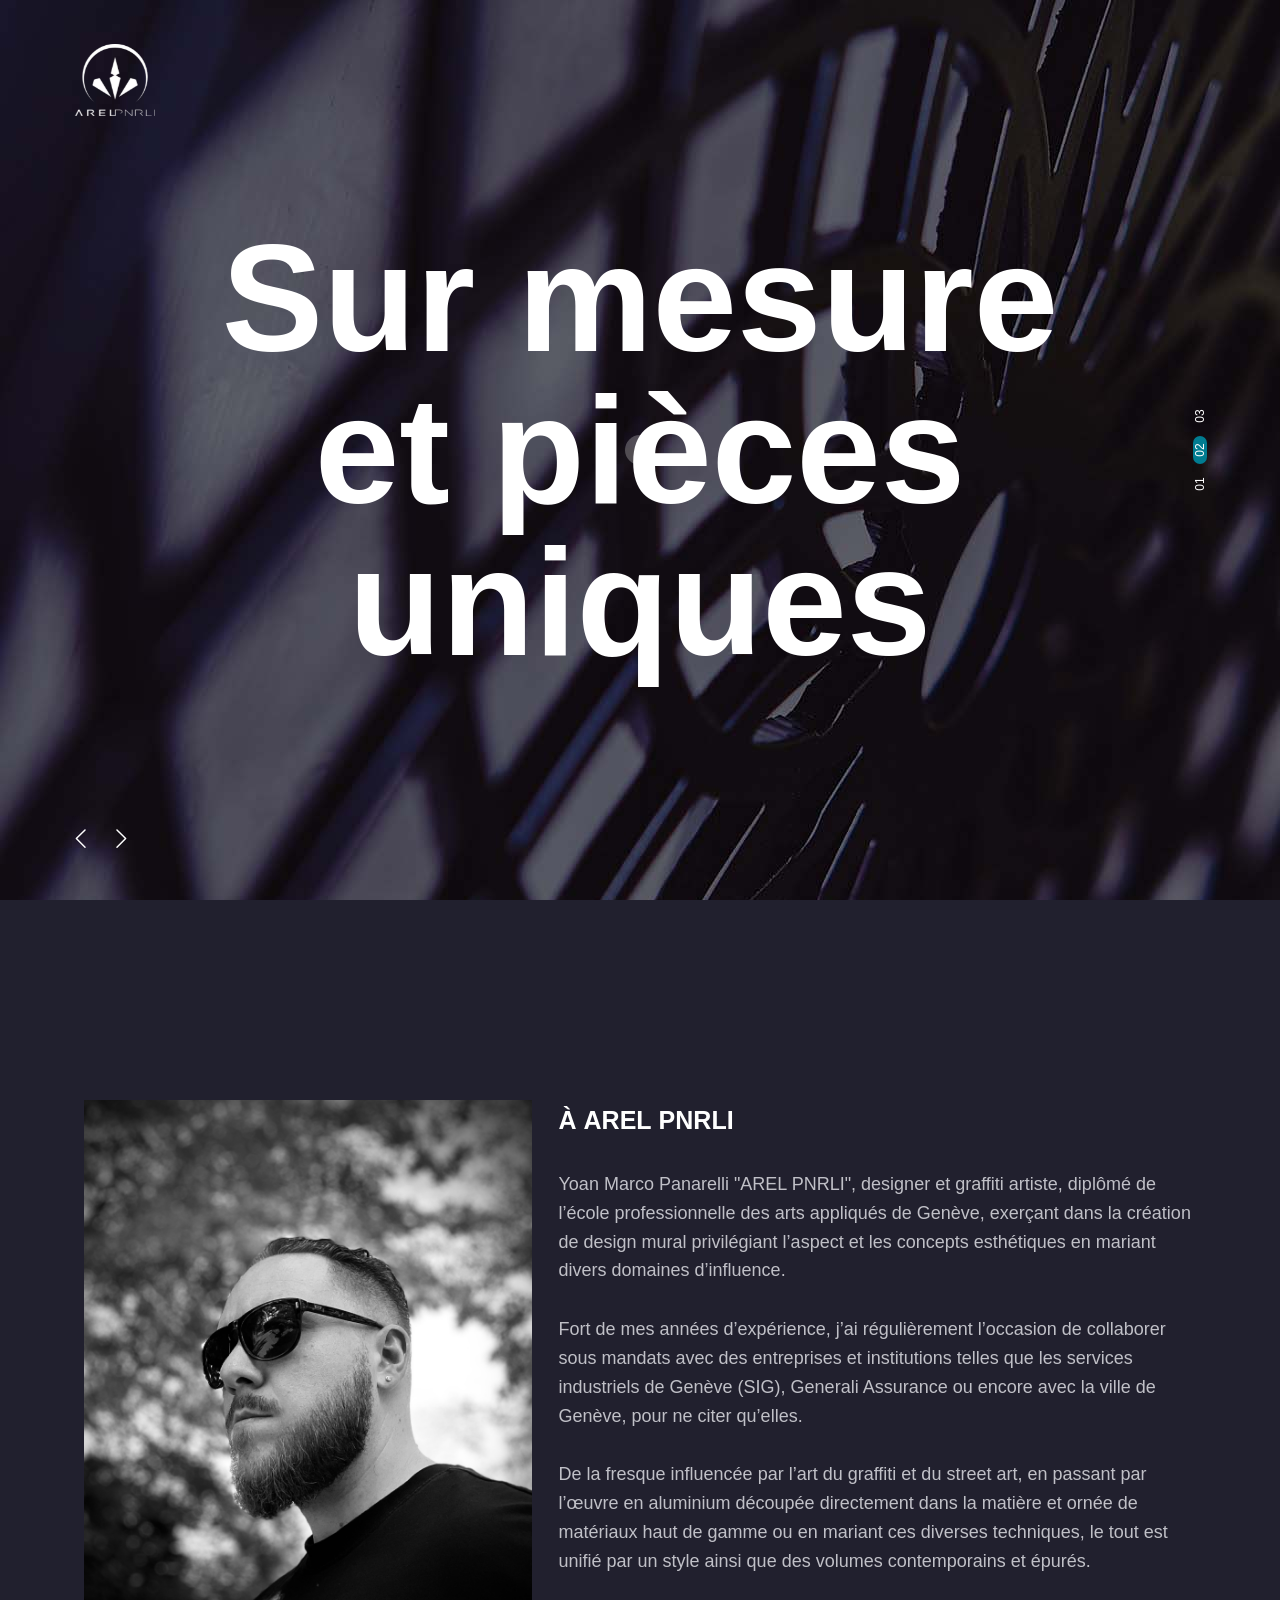
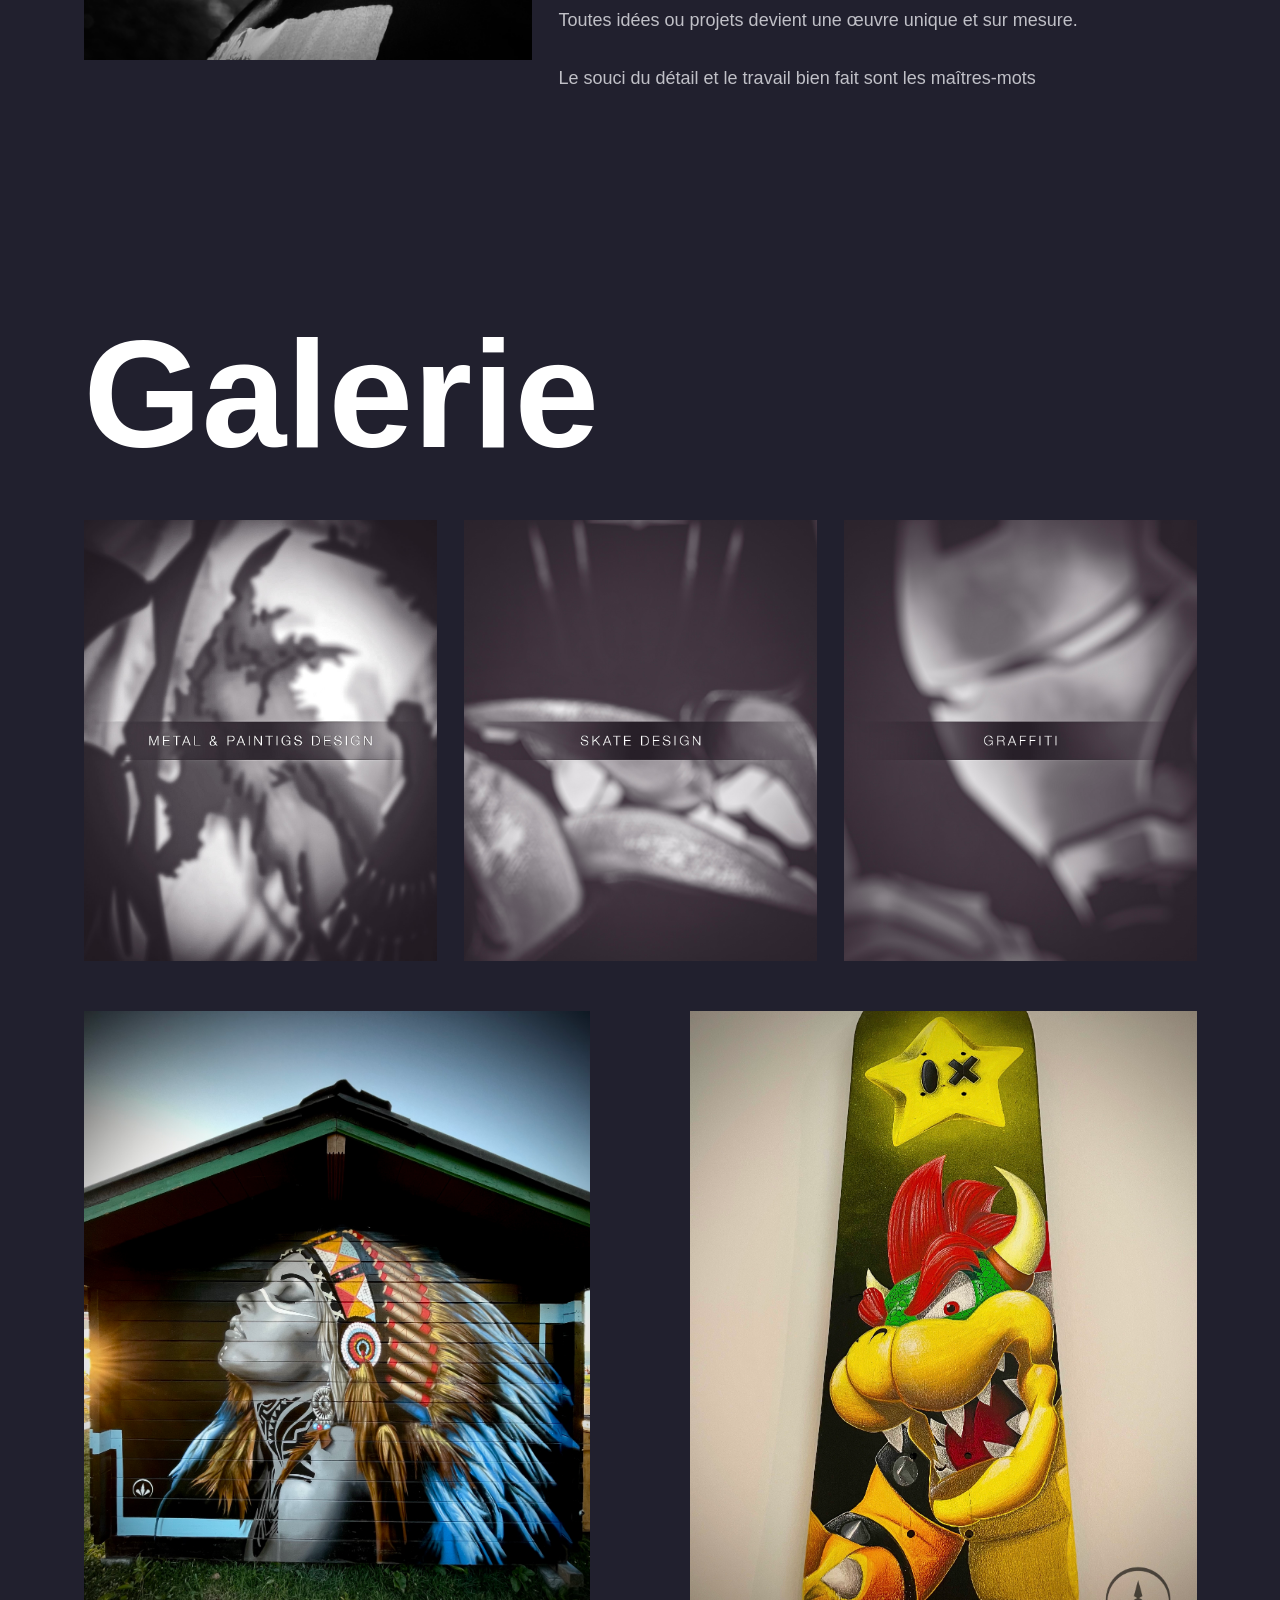
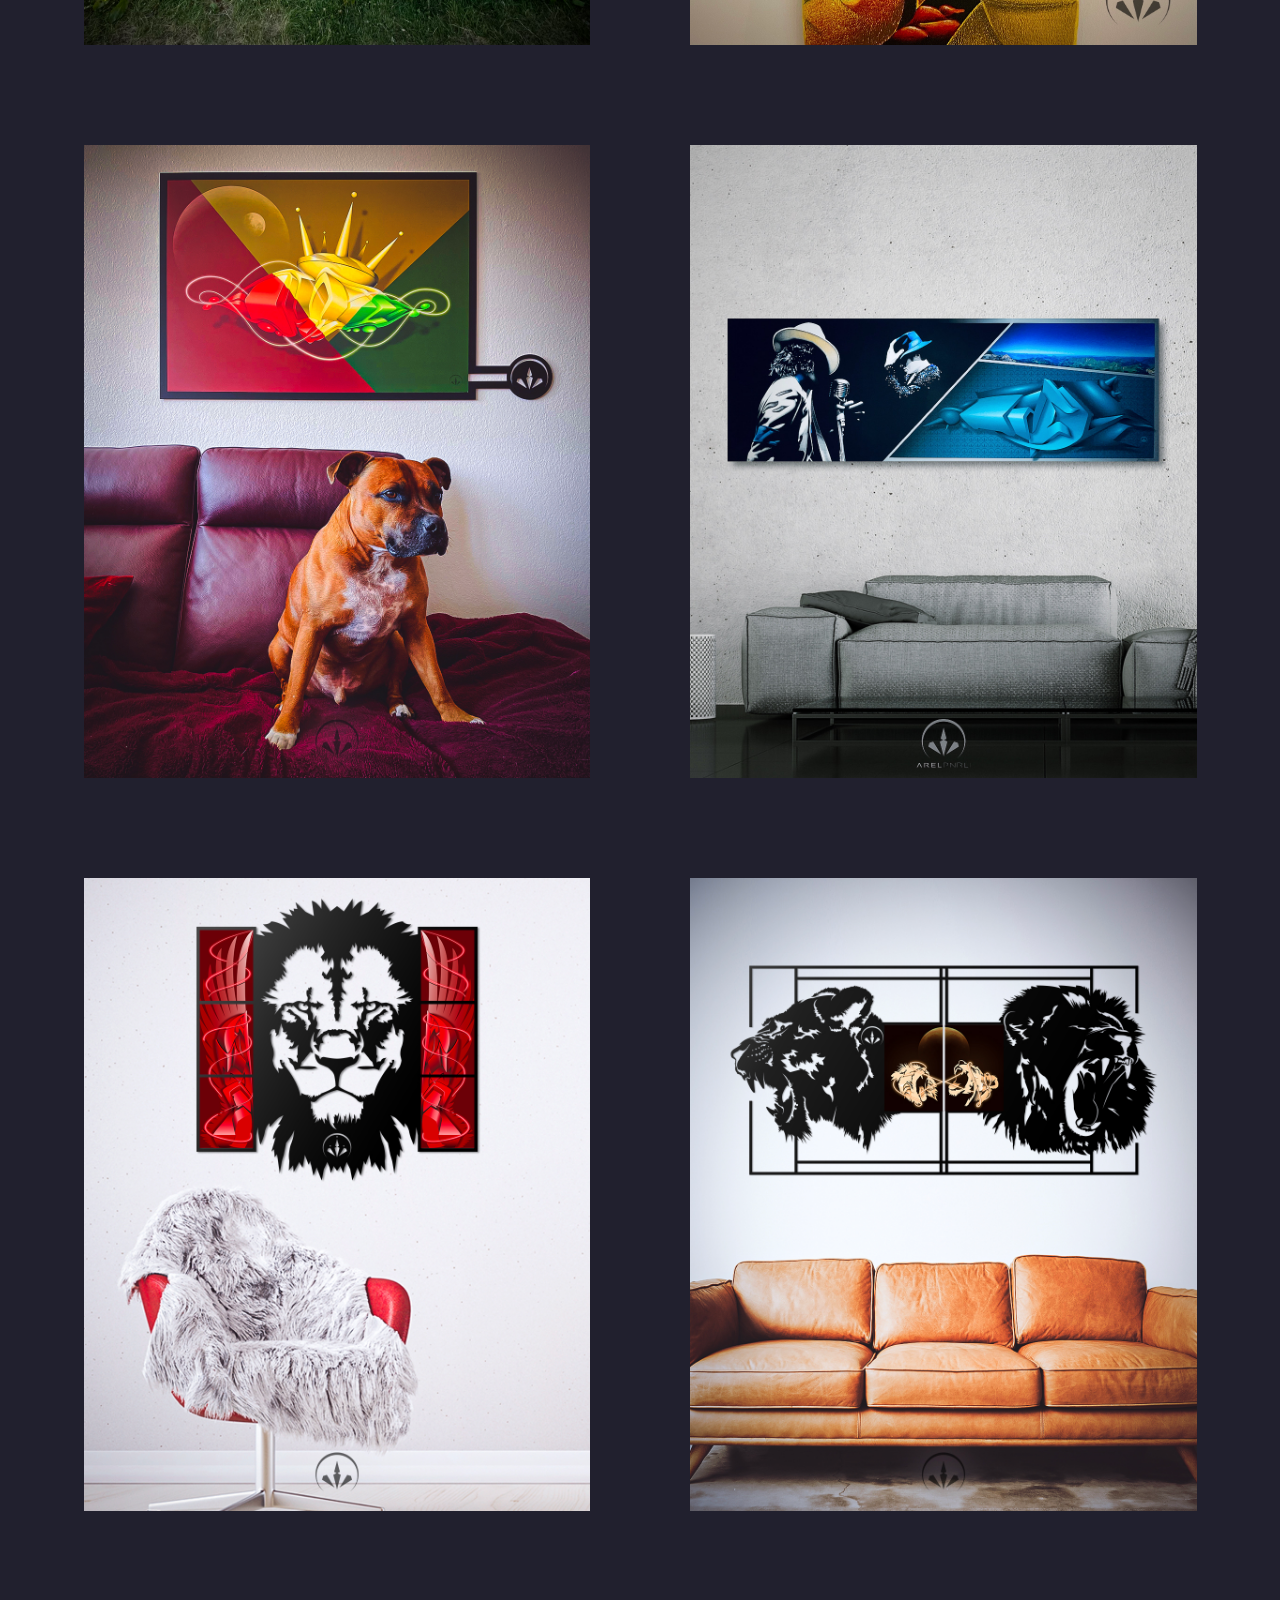
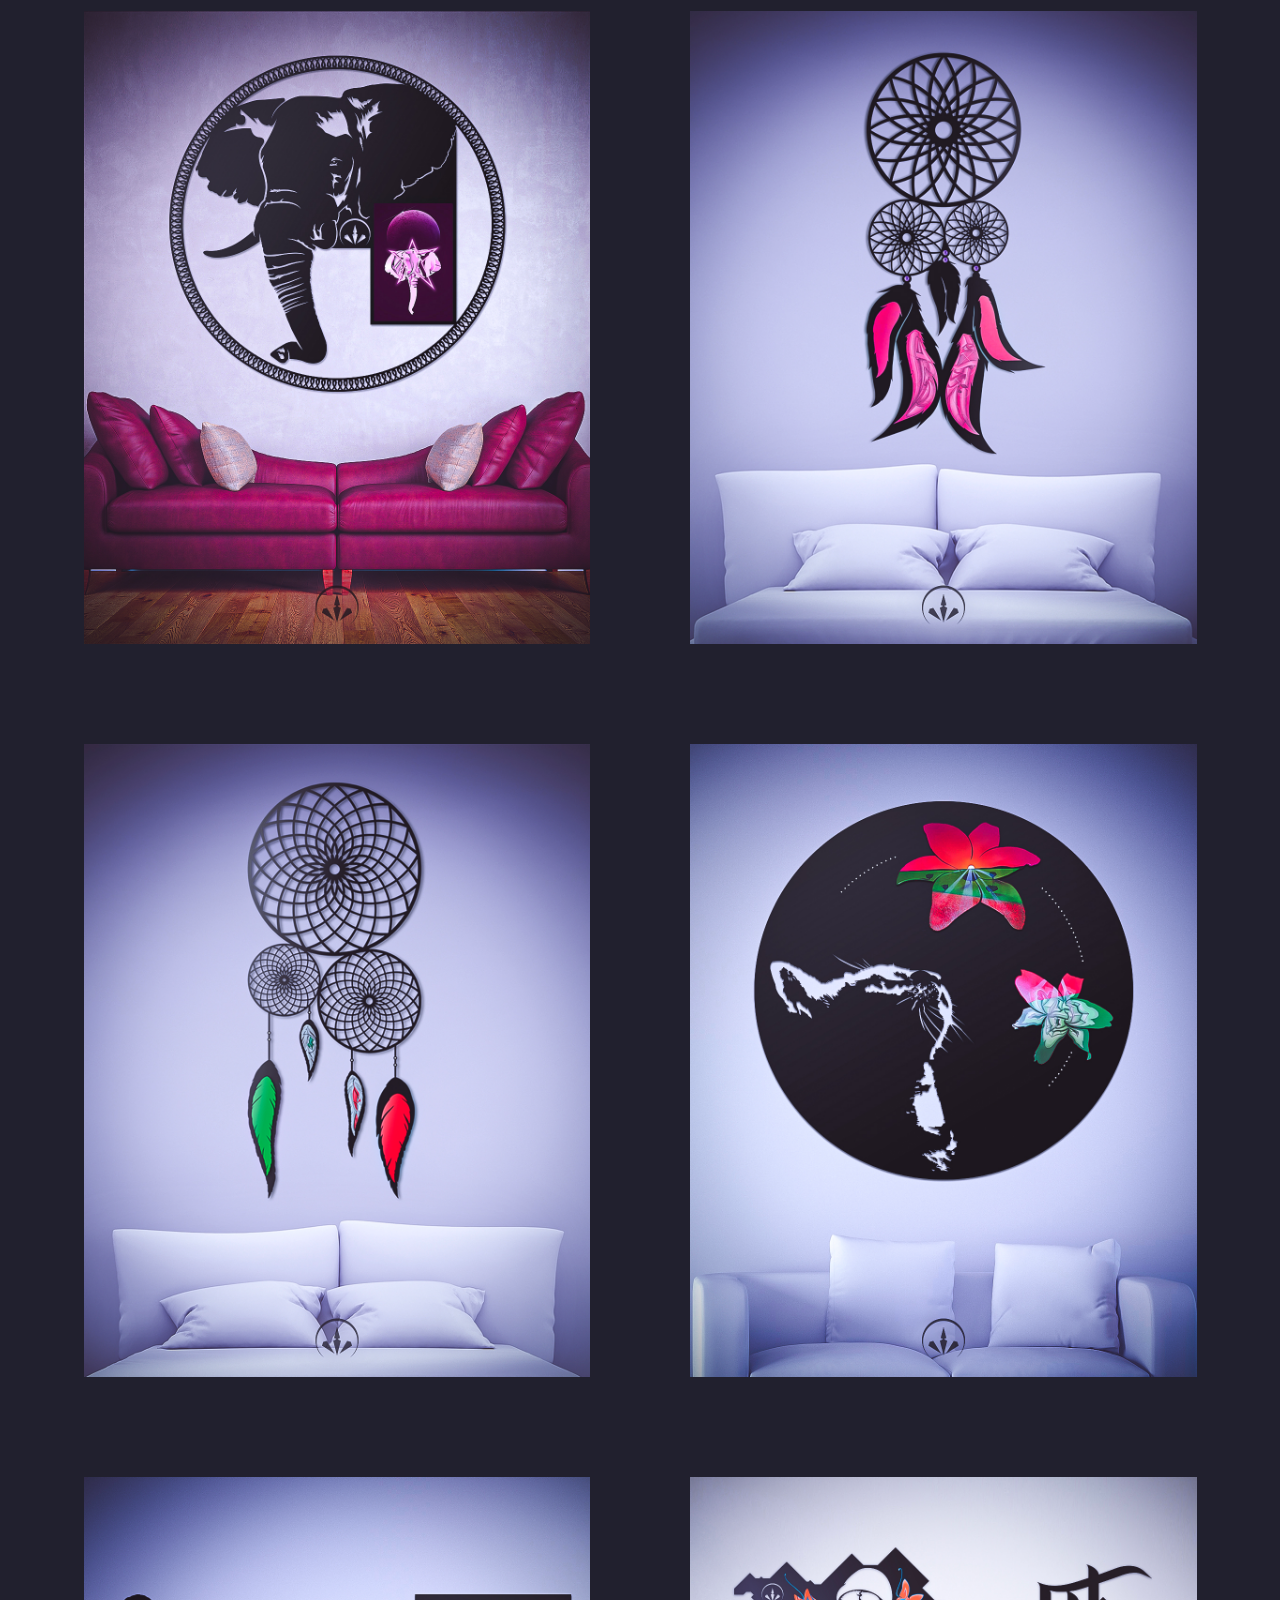
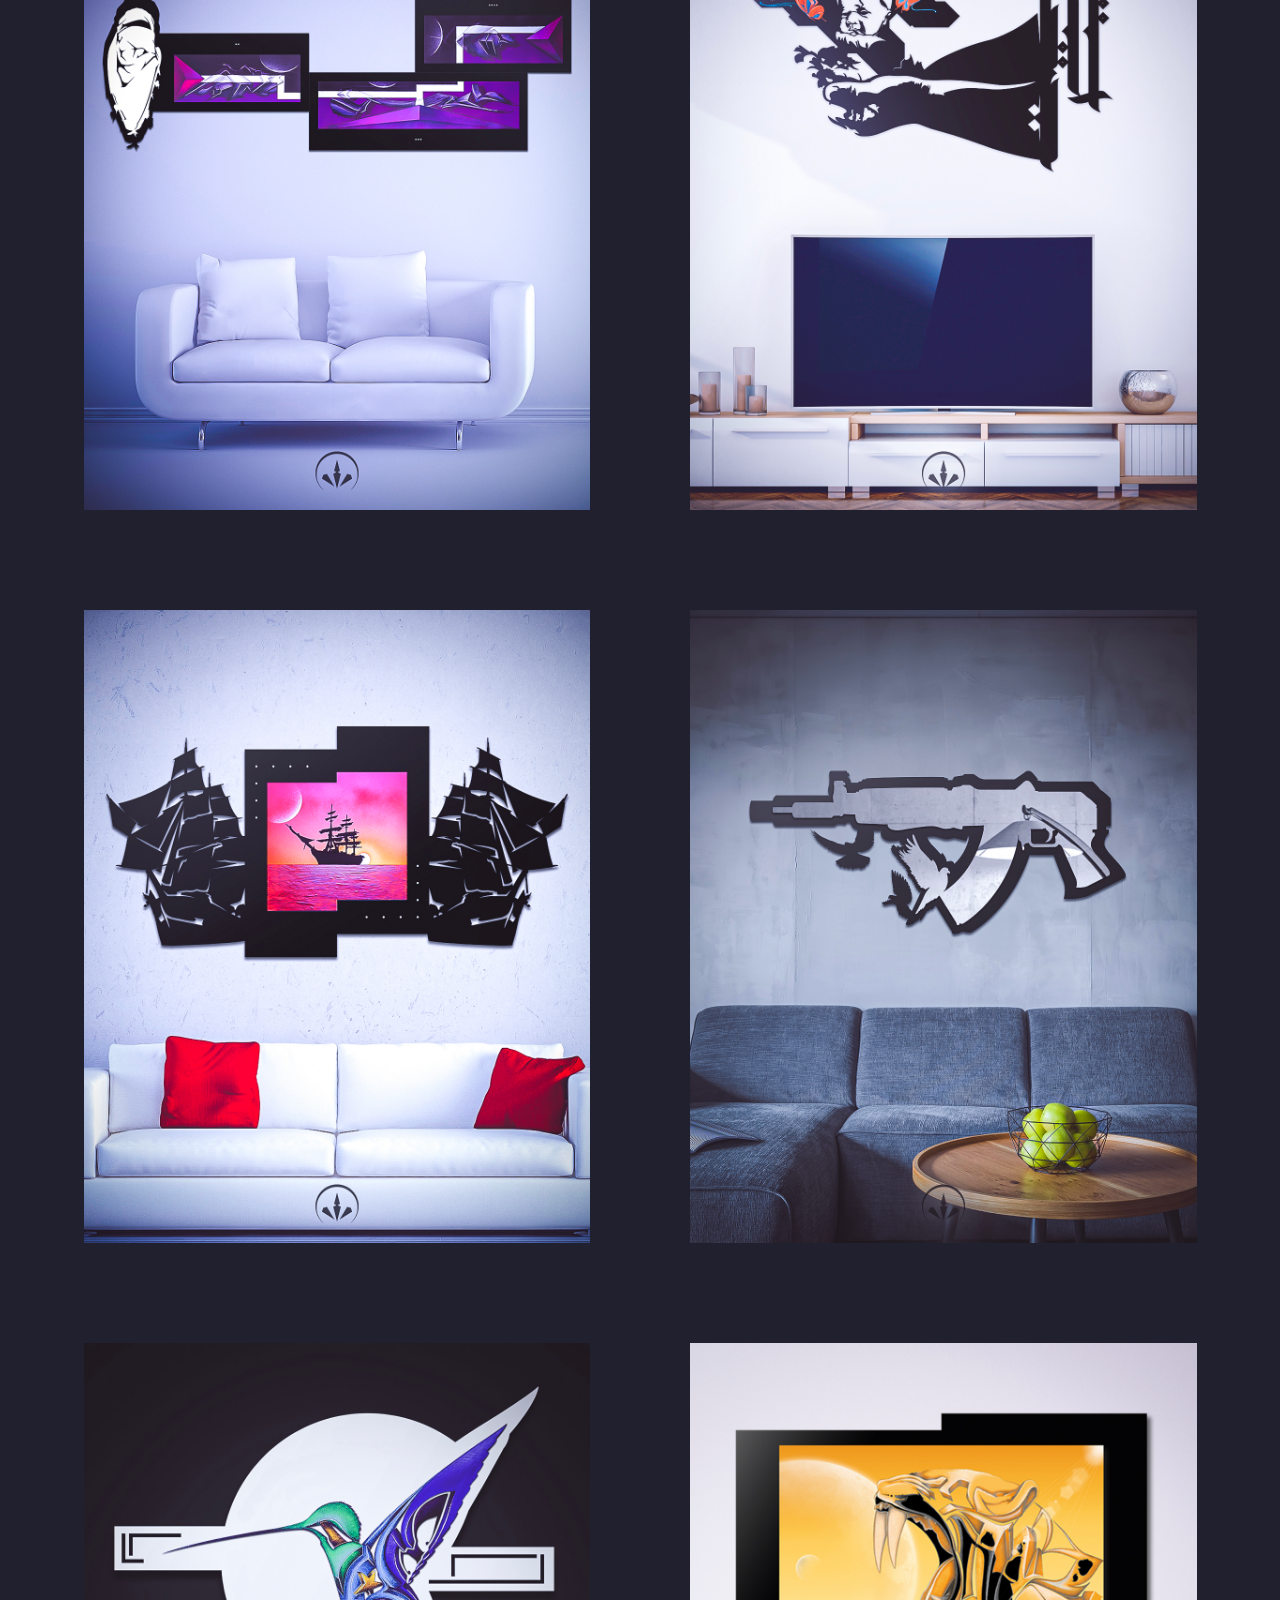
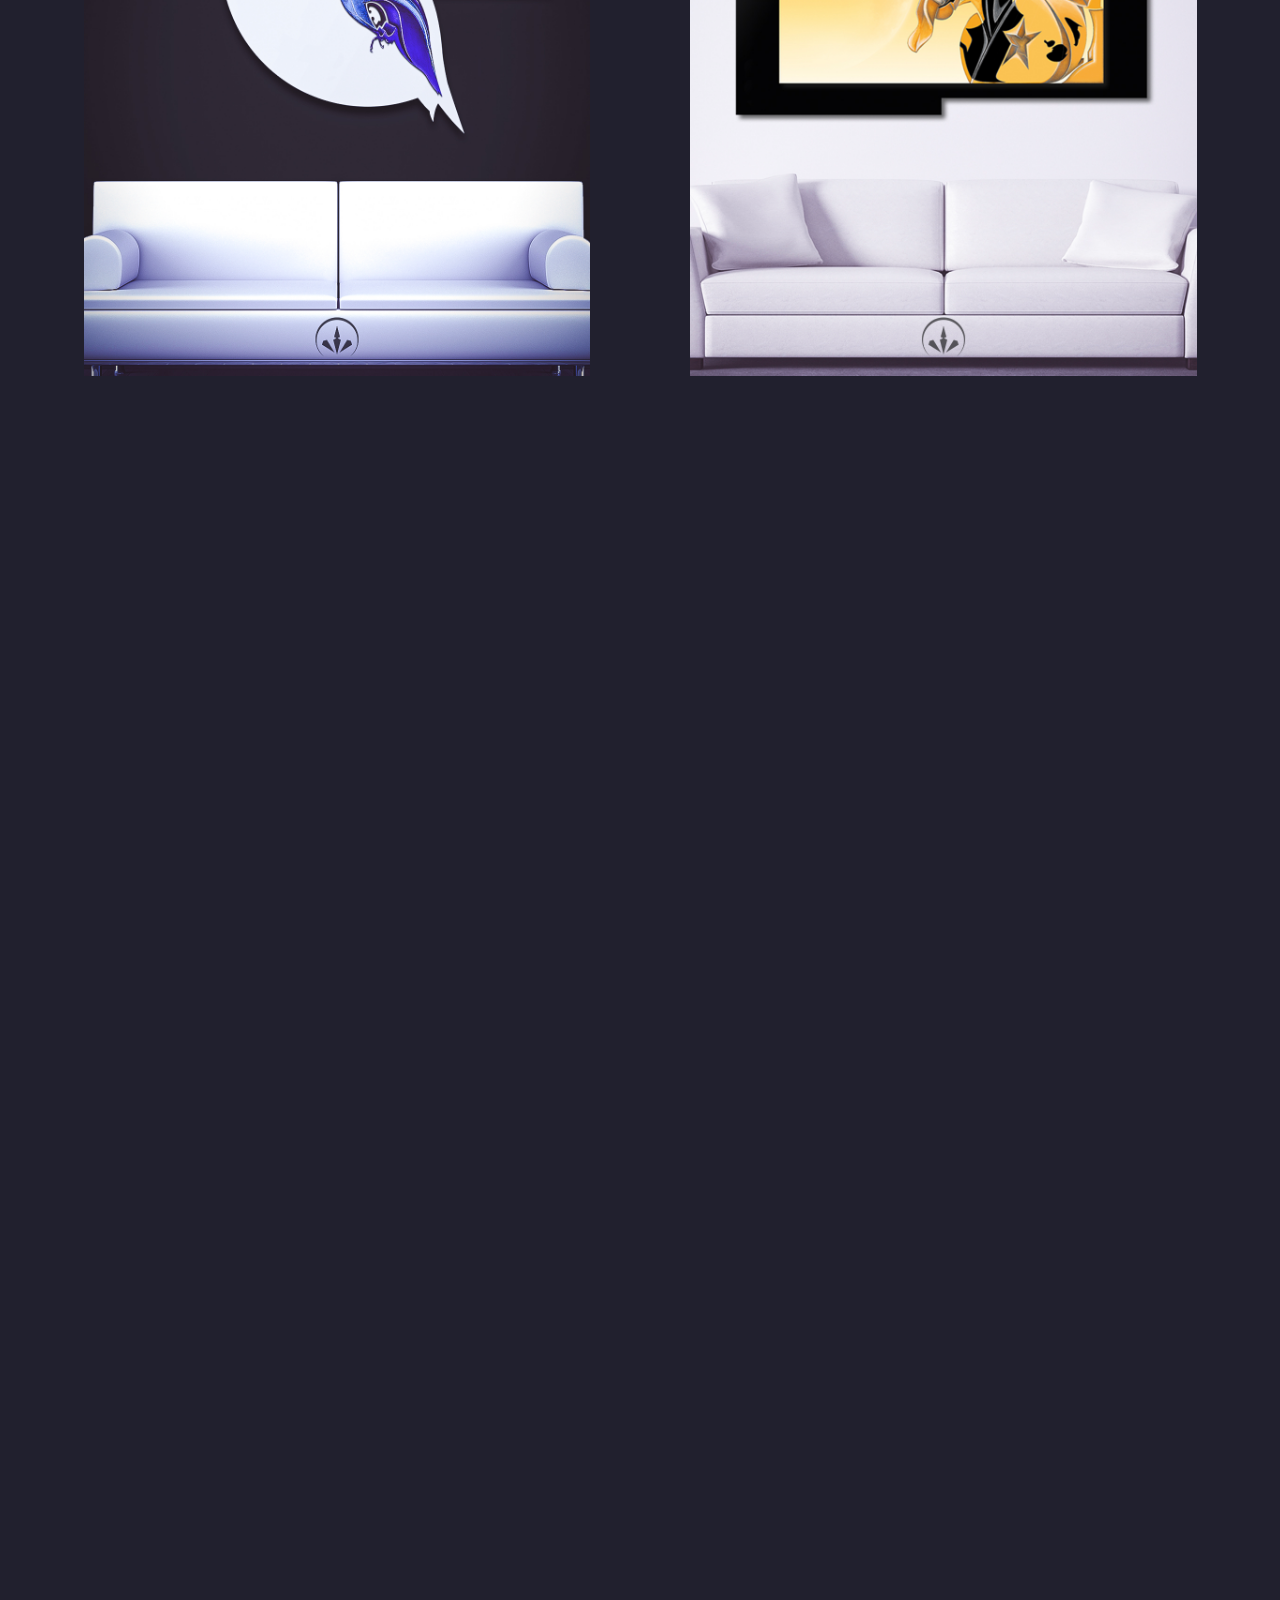
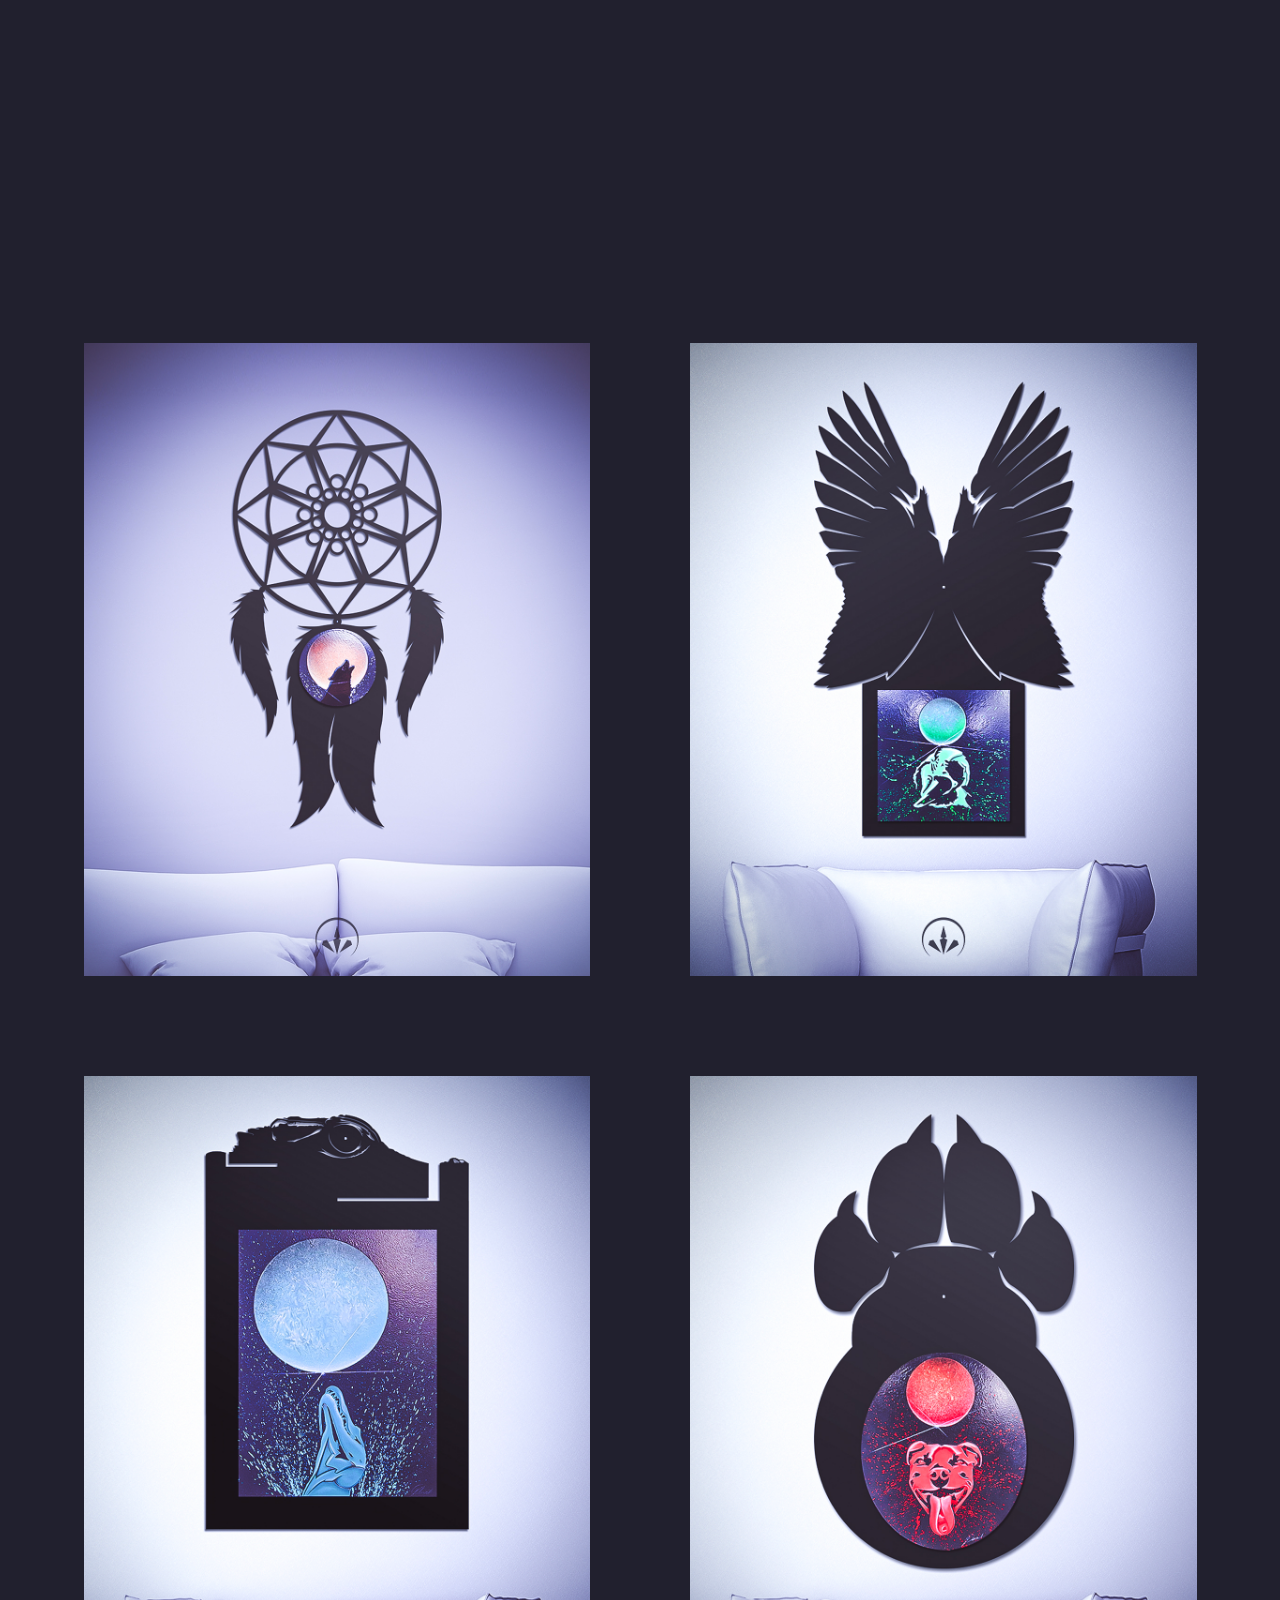
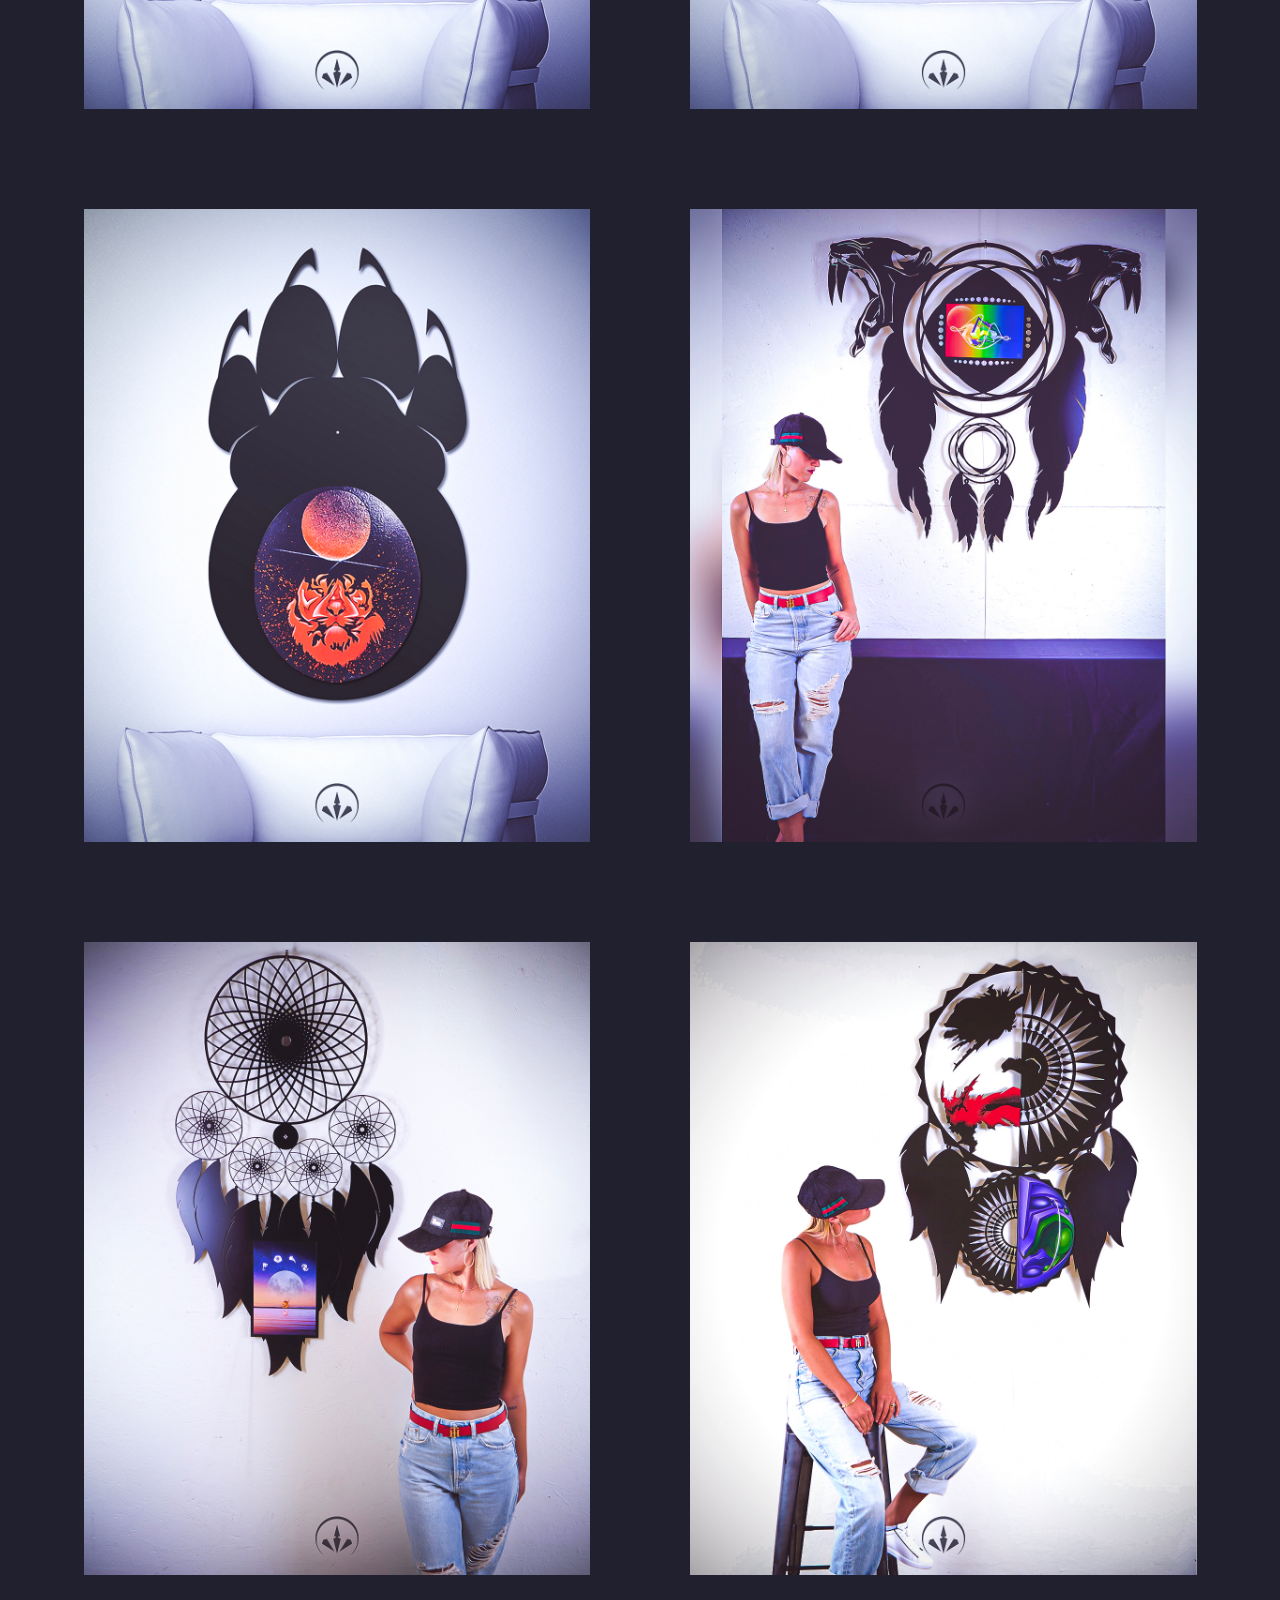
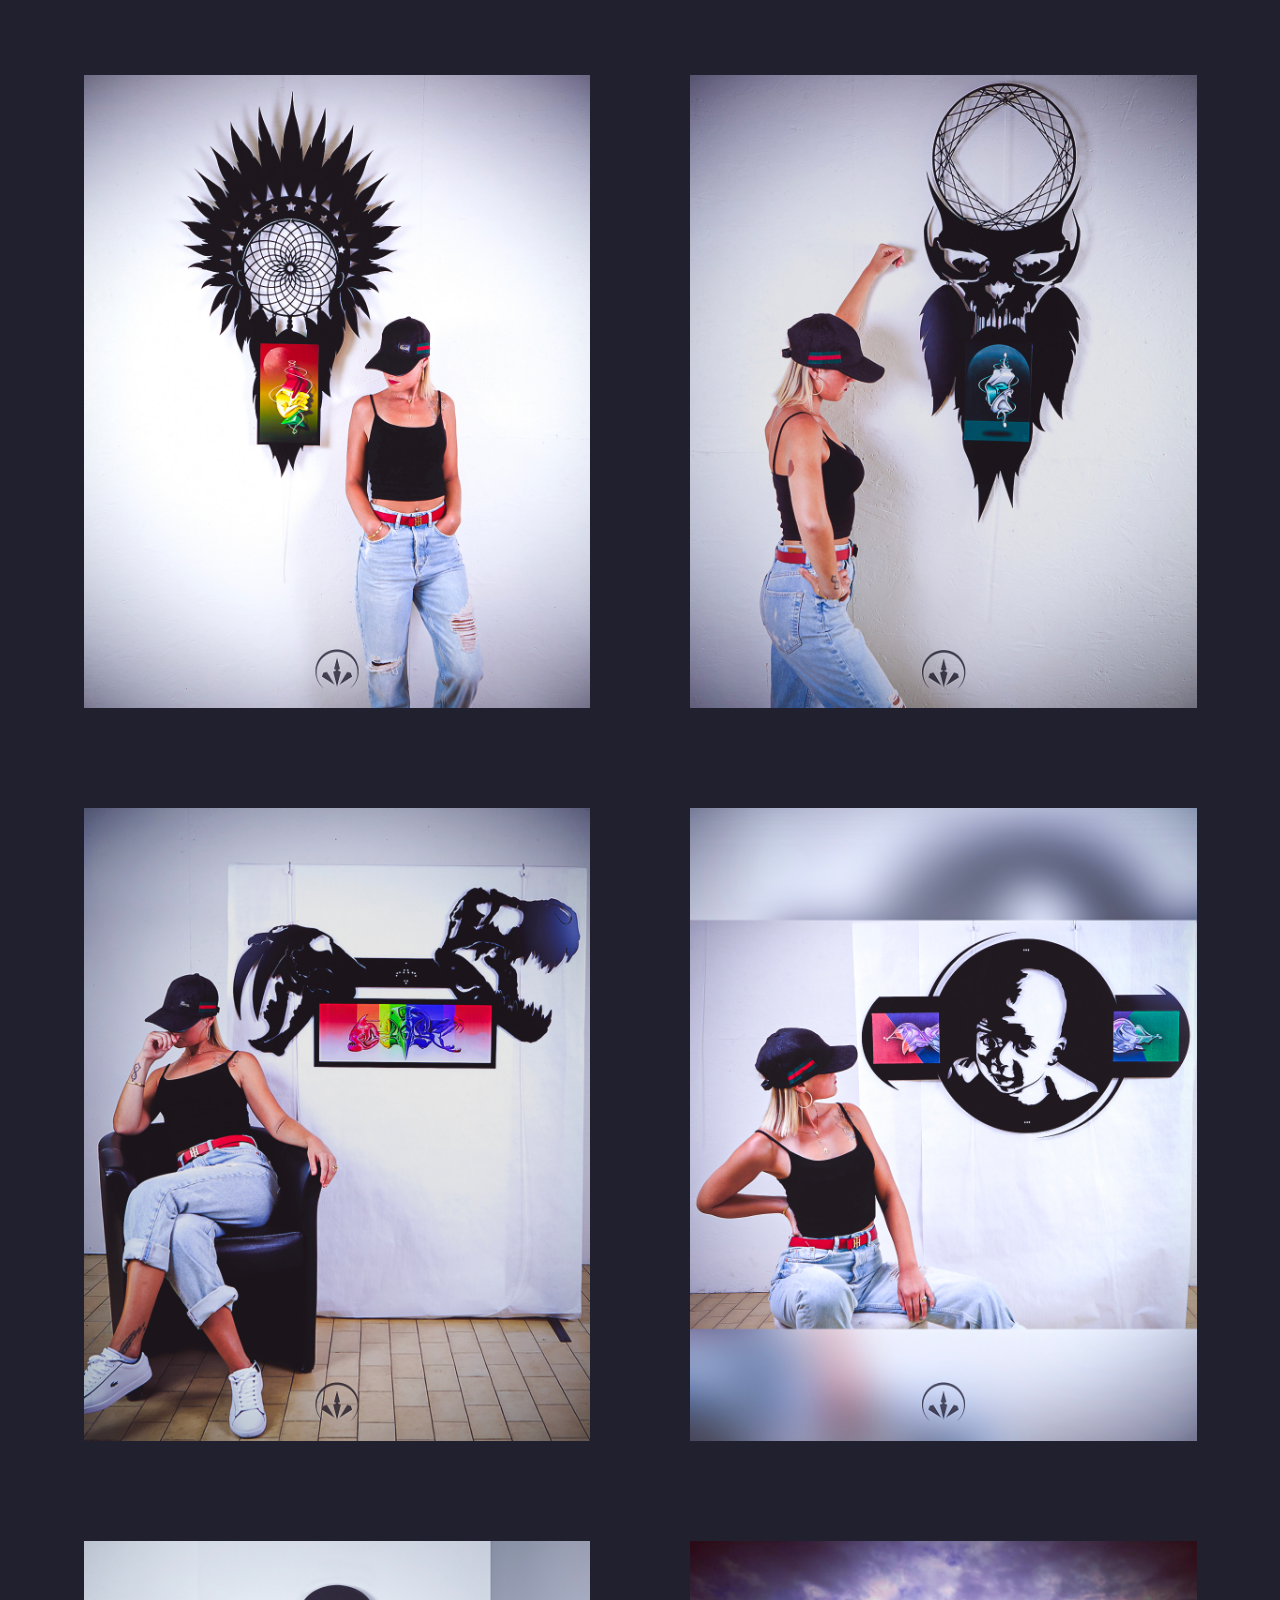
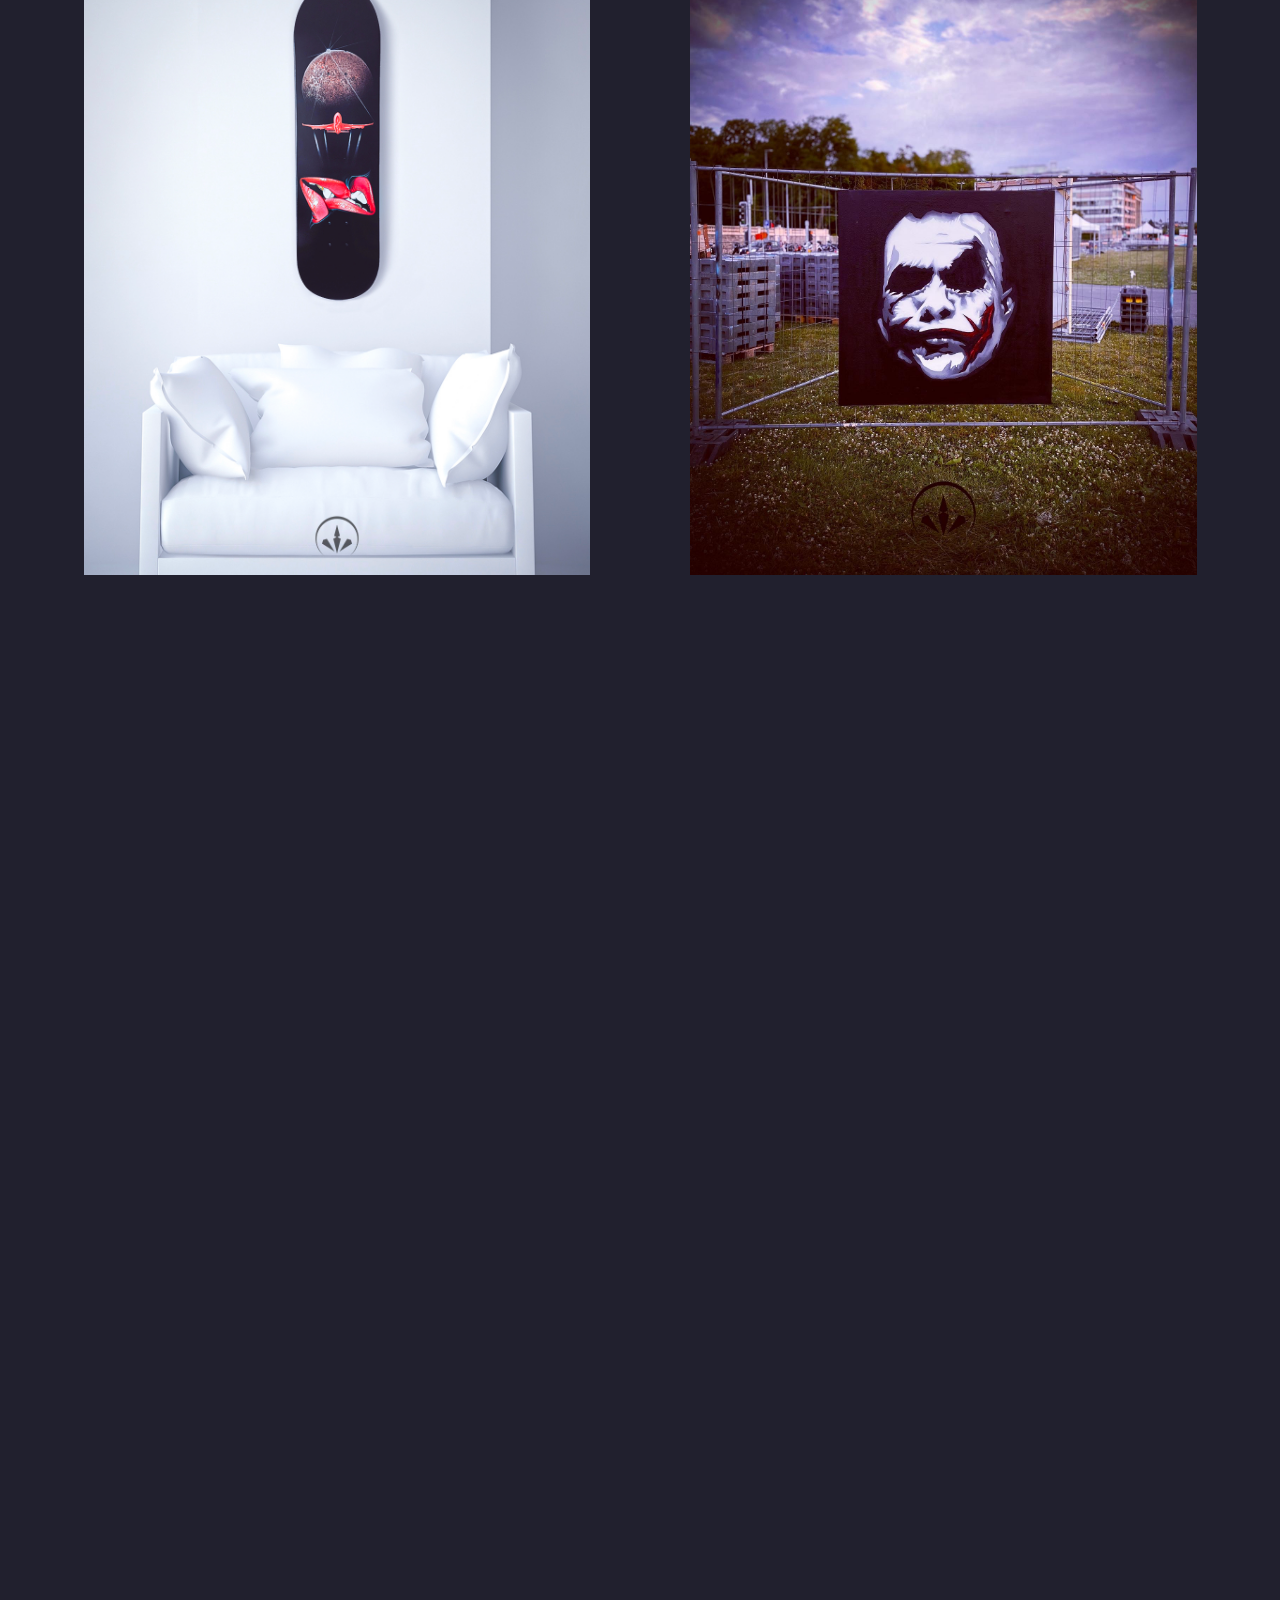
==== commit 18320898: "2025-12-05 Final Commit" ====
--- a/index.html
+++ b/index.html
@@ -276,6 +276,85 @@
 					<!-- works items -->
 					<div class="works-items row classic column-2-offset">
 
+						<div class="works-col col-xs-12 col-sm-6 col-md-6 col-lg-6 graffiti" id="graffiti">
+							<div class="works-item scrolla-element-anim-1 scroll-animate" data-animate="active">
+								<a href="#gallery-33" class="has-popup-gallery">
+									<div class="image">
+										<div class="img">
+											<img src="images/3graffiti/1.indian/1.jpeg" alt="" />
+										</div>
+									</div>
+									<div class="desc">
+										<div class="category splitting-text-anim-3" data-splitting="words">
+											Graffiti
+										</div>
+										<div class="name splitting-text-anim-3" data-splitting="words">
+											Indian
+										</div>
+									</div>
+								</a>
+								<div id="gallery-33" class="mfp-hide">
+									<a href="images/3graffiti/1.indian/1.jpeg"></a>
+									<a href="images/3graffiti/1.indian/2.jpeg"></a>
+									<a href="images/3graffiti/1.indian/3.jpeg"></a>
+									<a href="images/3graffiti/1.indian/4.jpeg"></a>
+									<a href="images/3graffiti/1.indian/5.jpeg"></a>
+									<a href="images/3graffiti/1.indian/6.jpeg"></a>
+								</div>
+							</div>
+						</div>
+
+						<div class="works-col col-xs-12 col-sm-6 col-md-6 col-lg-6 skate" id="skate">
+							<div class="works-item scrolla-element-anim-1 scroll-animate" data-animate="active">
+								<a href="#gallery-31" class="has-popup-gallery">
+									<div class="image">
+										<div class="img">
+											<img src="images/2skate_design/1.bowser/1.jpeg" alt="" />
+										</div>
+									</div>
+									<div class="desc">
+										<div class="category splitting-text-anim-3" data-splitting="words">
+											Skate Design
+										</div>
+										<div class="name splitting-text-anim-3" data-splitting="words">
+											Bowser
+										</div>
+									</div>
+								</a>
+								<div id="gallery-31" class="mfp-hide">
+									<a href="images/2skate_design/1.bowser/1.jpeg"></a>
+									<a href="images/2skate_design/1.bowser/2.jpeg"></a>
+									<a href="images/2skate_design/1.bowser/3.jpeg"></a>
+									<a href="images/2skate_design/1.bowser/4.jpeg"></a>
+								</div>
+							</div>
+						</div>
+
+						<div class="works-col col-xs-12 col-sm-6 col-md-6 col-lg-6 metal" id="metal_design">
+							<div class="works-item scrolla-element-anim-1 scroll-animate" data-animate="active">
+								<a href="#gallery-2" class="has-popup-gallery">
+									<div class="image">
+										<div class="img">
+											<img src="images/1metal_paintings_design/1.sur_mesure/2.3D/45.jpg" alt="" />
+										</div>
+									</div>
+									<div class="desc">
+										<div class="category splitting-text-anim-3" data-splitting="words">
+											Metal Design
+										</div>
+										<div class="name splitting-text-anim-3" data-splitting="words">
+											3D
+										</div>
+									</div>
+								</a>
+								<div id="gallery-2" class="mfp-hide">
+									<a href="images/1metal_paintings_design/1.sur_mesure/2.3D/45.jpg"></a>
+									<a href="images/1metal_paintings_design/1.sur_mesure/2.3D/48.jpg"></a>
+									<a href="images/1metal_paintings_design/1.sur_mesure/2.3D/49.jpg"></a>
+								</div>
+							</div>
+						</div>
+
 						<div class="works-col col-xs-12 col-sm-6 col-md-6 col-lg-6 metal" id="metal_design">
 							<div class="works-item scrolla-element-anim-1 scroll-animate" data-animate="active">
 								<a href="#gallery-1" class="has-popup-gallery">
@@ -298,31 +377,6 @@
 									<a href="images/1metal_paintings_design/1.sur_mesure/1.mj/2.jpeg"></a>
 									<a href="images/1metal_paintings_design/1.sur_mesure/1.mj/3.jpeg"></a>
 									<a href="images/1metal_paintings_design/1.sur_mesure/1.mj/4.jpeg"></a>
-								</div>
-							</div>
-						</div>
-
-						<div class="works-col col-xs-12 col-sm-6 col-md-6 col-lg-6 metal" id="metal_design">
-							<div class="works-item scrolla-element-anim-1 scroll-animate" data-animate="active">
-								<a href="#gallery-2" class="has-popup-gallery">
-									<div class="image">
-										<div class="img">
-											<img src="images/1metal_paintings_design/1.sur_mesure/2.3D/45.jpg" alt="" />
-										</div>
-									</div>
-									<div class="desc">
-										<div class="category splitting-text-anim-3" data-splitting="words">
-											Metal Design
-										</div>
-										<div class="name splitting-text-anim-3" data-splitting="words">
-											3D
-										</div>
-									</div>
-								</a>
-								<div id="gallery-2" class="mfp-hide">
-									<a href="images/1metal_paintings_design/1.sur_mesure/2.3D/45.jpg"></a>
-									<a href="images/1metal_paintings_design/1.sur_mesure/2.3D/48.jpg"></a>
-									<a href="images/1metal_paintings_design/1.sur_mesure/2.3D/49.jpg"></a>
 								</div>
 							</div>
 						</div>
@@ -1104,32 +1158,6 @@
 
 						<div class="works-col col-xs-12 col-sm-6 col-md-6 col-lg-6 skate" id="skate">
 							<div class="works-item scrolla-element-anim-1 scroll-animate" data-animate="active">
-								<a href="#gallery-31" class="has-popup-gallery">
-									<div class="image">
-										<div class="img">
-											<img src="images/2skate_design/1.bowser/1.jpeg" alt="" />
-										</div>
-									</div>
-									<div class="desc">
-										<div class="category splitting-text-anim-3" data-splitting="words">
-											Skate Design
-										</div>
-										<div class="name splitting-text-anim-3" data-splitting="words">
-											Bowser
-										</div>
-									</div>
-								</a>
-								<div id="gallery-31" class="mfp-hide">
-									<a href="images/2skate_design/1.bowser/1.jpeg"></a>
-									<a href="images/2skate_design/1.bowser/2.jpeg"></a>
-									<a href="images/2skate_design/1.bowser/3.jpeg"></a>
-									<a href="images/2skate_design/1.bowser/4.jpeg"></a>
-								</div>
-							</div>
-						</div>
-
-						<div class="works-col col-xs-12 col-sm-6 col-md-6 col-lg-6 skate" id="skate">
-							<div class="works-item scrolla-element-anim-1 scroll-animate" data-animate="active">
 								<a href="#gallery-32" class="has-popup-gallery">
 									<div class="image">
 										<div class="img">
@@ -1150,34 +1178,6 @@
 									<a href="images/2skate_design/2.kiss/2.jpg"></a>
 									<a href="images/2skate_design/2.kiss/3.jpg"></a>
 									<a href="images/2skate_design/2.kiss/4.jpg"></a>
-								</div>
-							</div>
-						</div>
-
-						<div class="works-col col-xs-12 col-sm-6 col-md-6 col-lg-6 graffiti" id="graffiti">
-							<div class="works-item scrolla-element-anim-1 scroll-animate" data-animate="active">
-								<a href="#gallery-33" class="has-popup-gallery">
-									<div class="image">
-										<div class="img">
-											<img src="images/3graffiti/1.indian/1.jpeg" alt="" />
-										</div>
-									</div>
-									<div class="desc">
-										<div class="category splitting-text-anim-3" data-splitting="words">
-											Graffiti
-										</div>
-										<div class="name splitting-text-anim-3" data-splitting="words">
-											Indian
-										</div>
-									</div>
-								</a>
-								<div id="gallery-33" class="mfp-hide">
-									<a href="images/3graffiti/1.indian/1.jpeg"></a>
-									<a href="images/3graffiti/1.indian/2.jpeg"></a>
-									<a href="images/3graffiti/1.indian/3.jpeg"></a>
-									<a href="images/3graffiti/1.indian/4.jpeg"></a>
-									<a href="images/3graffiti/1.indian/5.jpeg"></a>
-									<a href="images/3graffiti/1.indian/6.jpeg"></a>
 								</div>
 							</div>
 						</div>
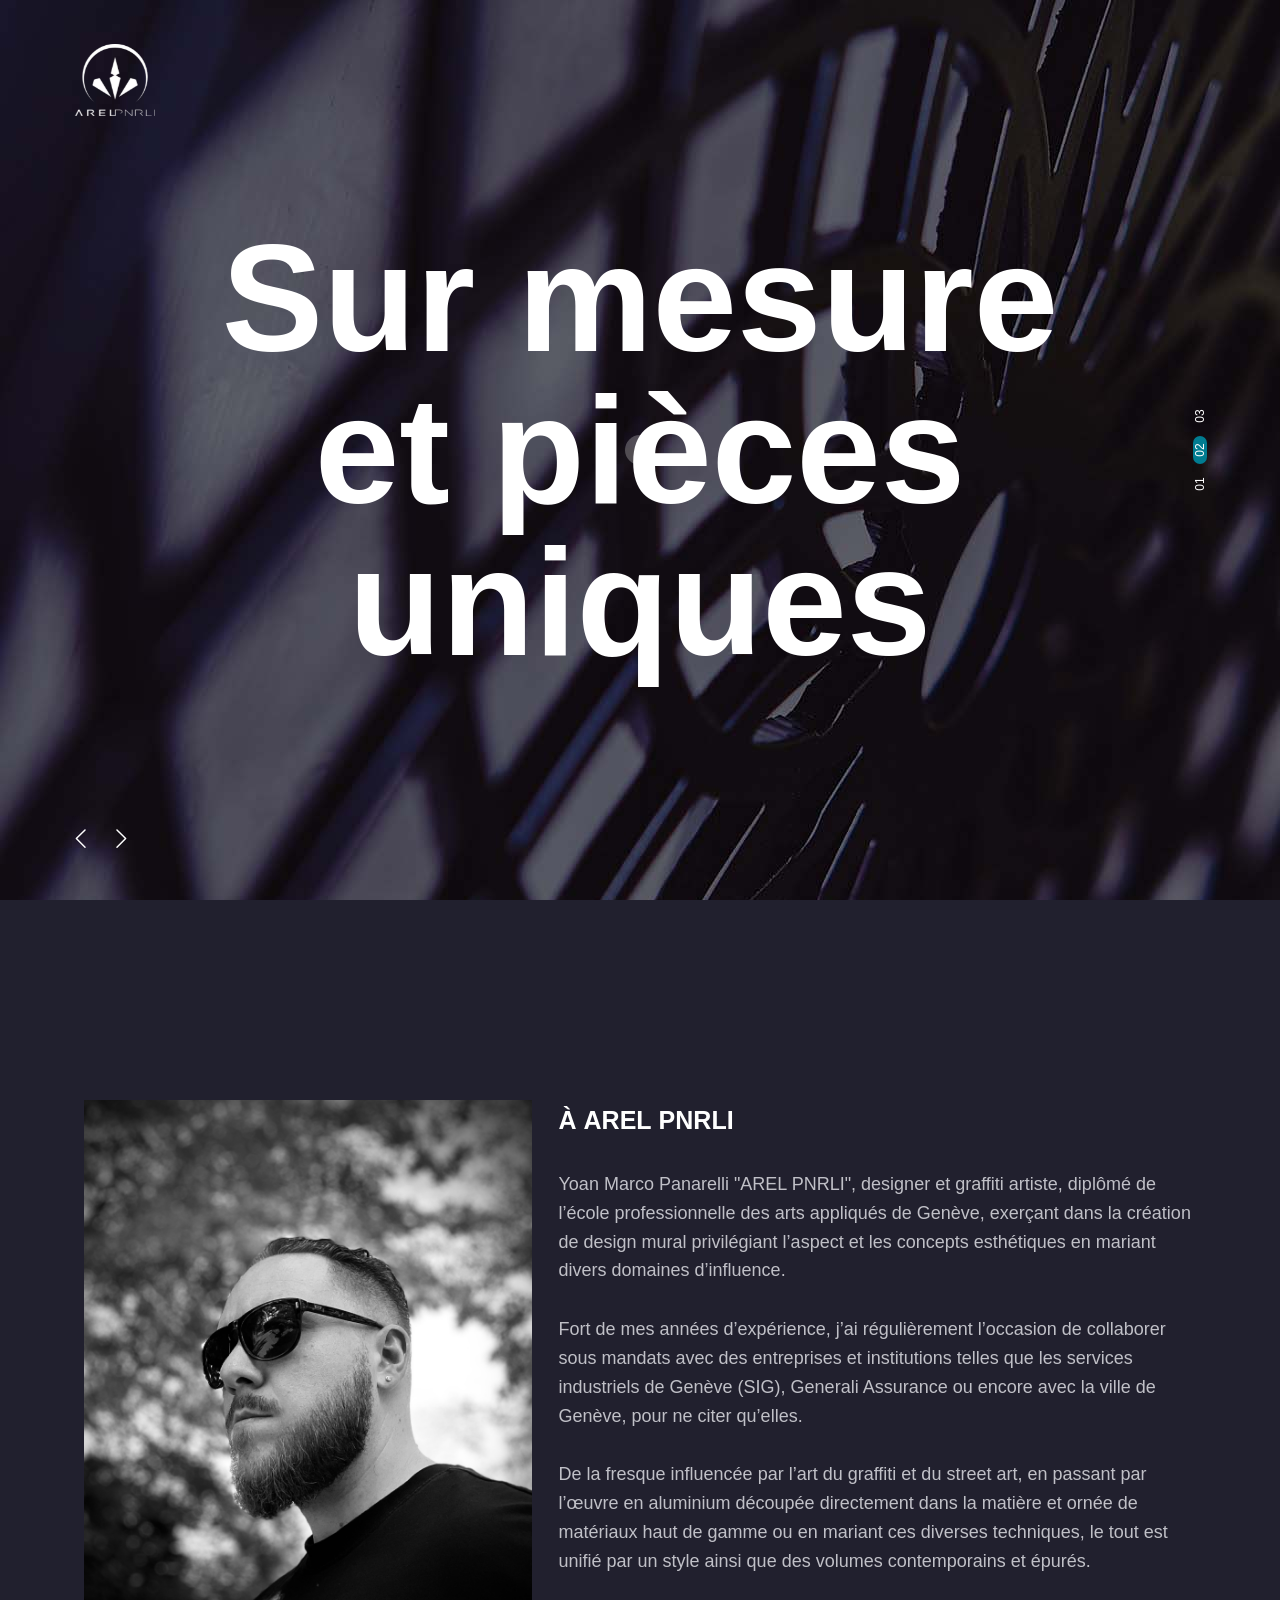
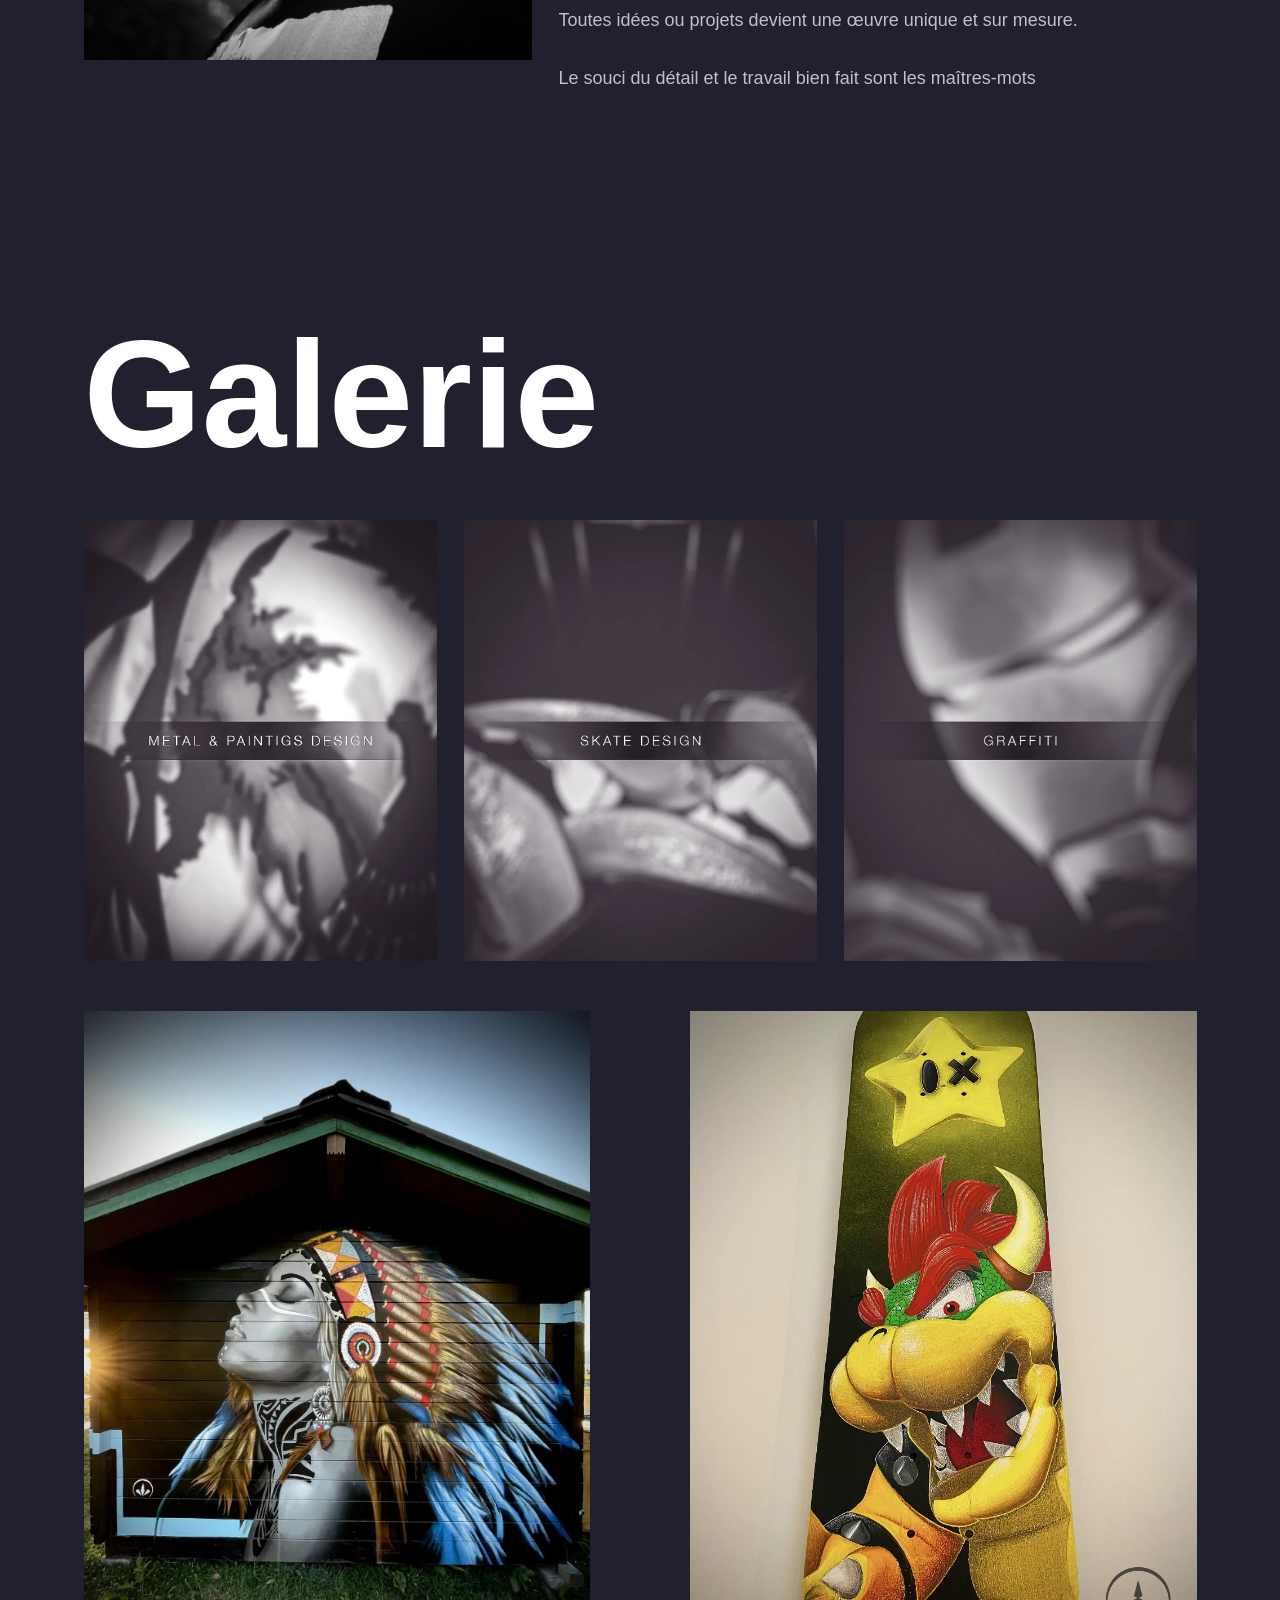
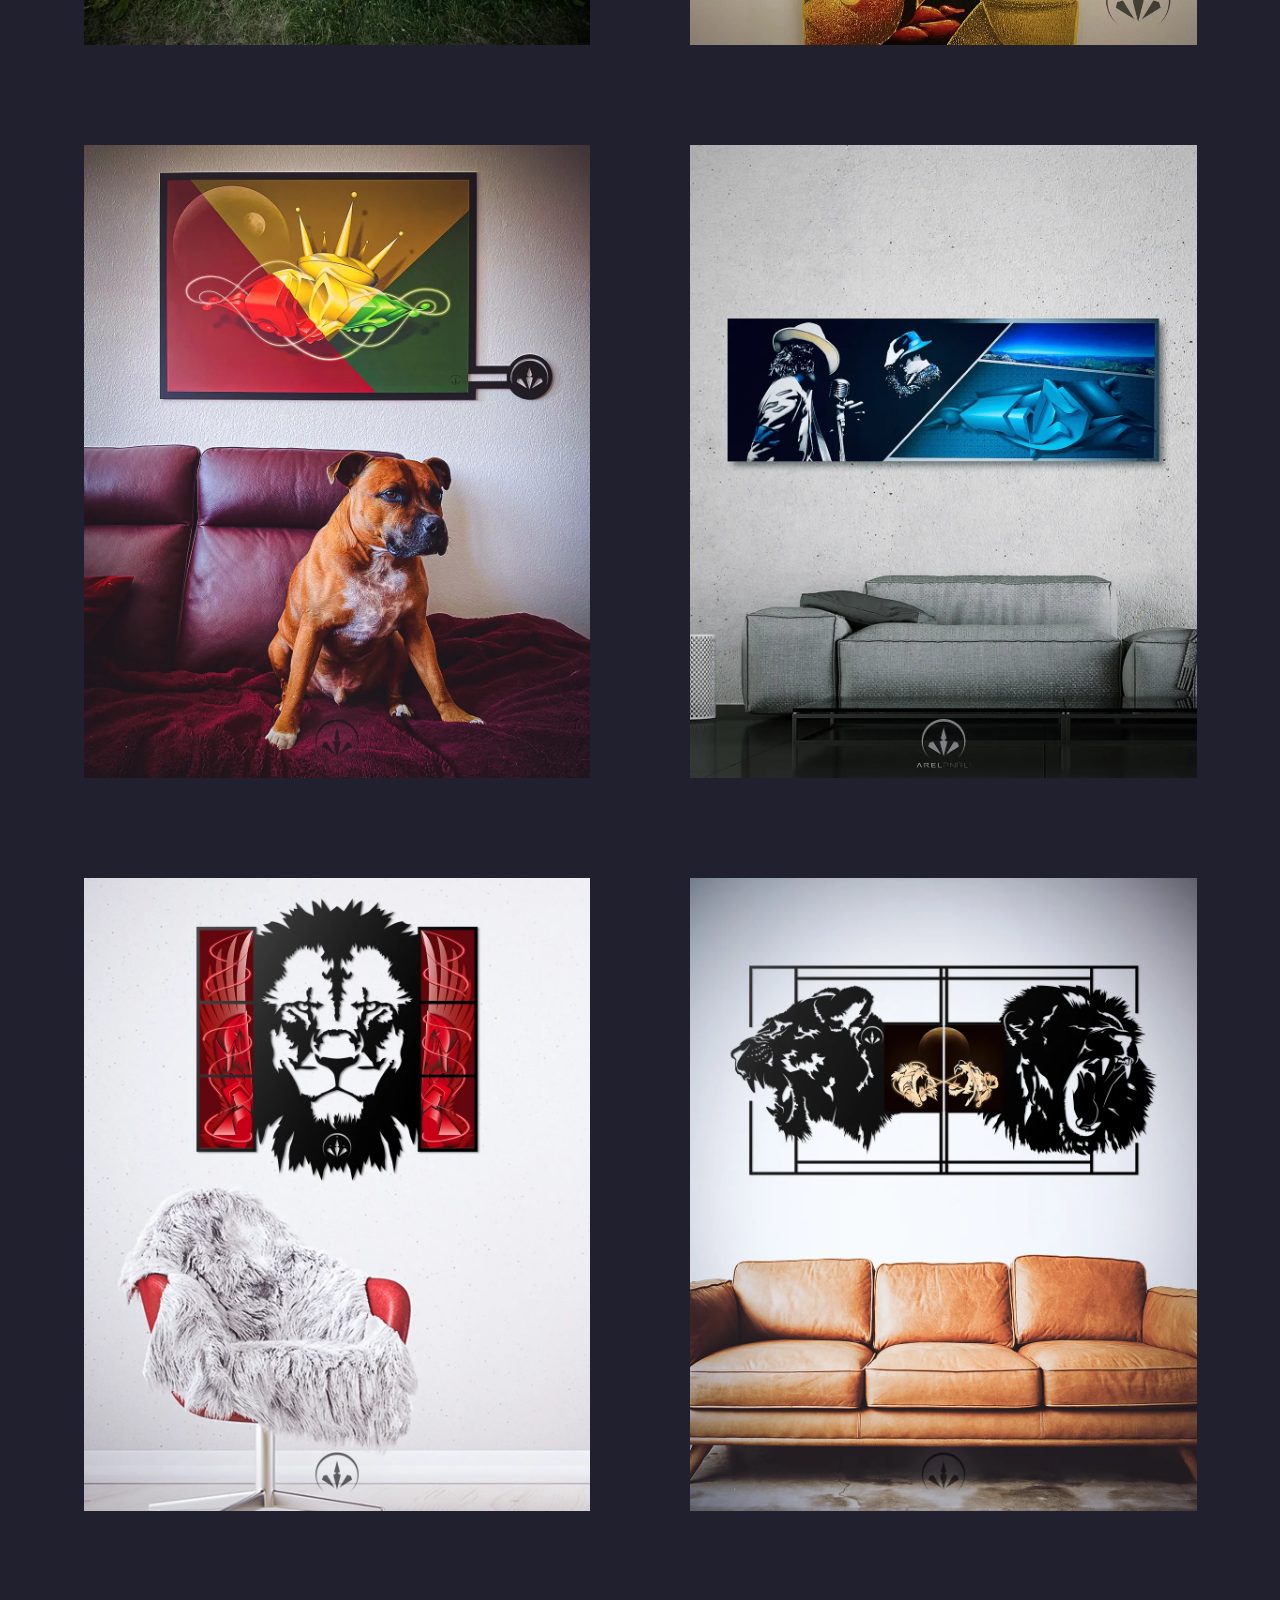
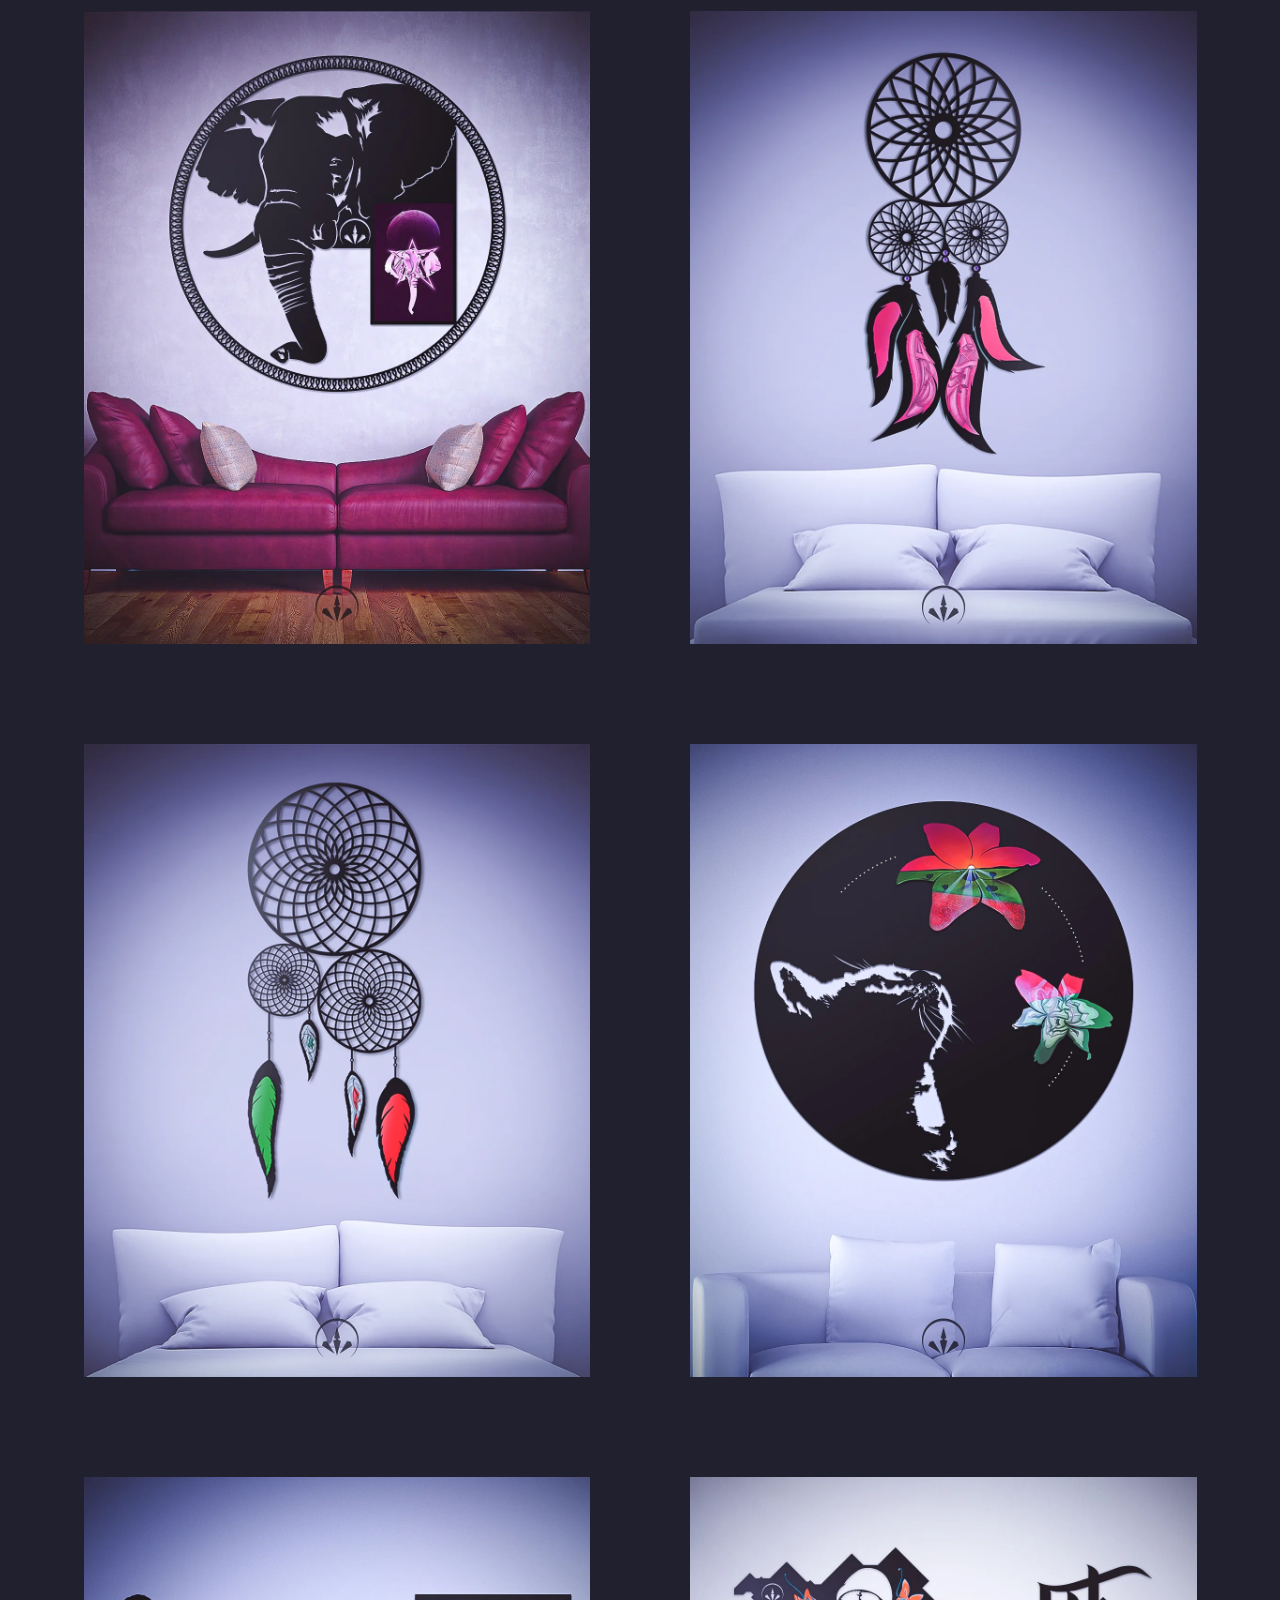
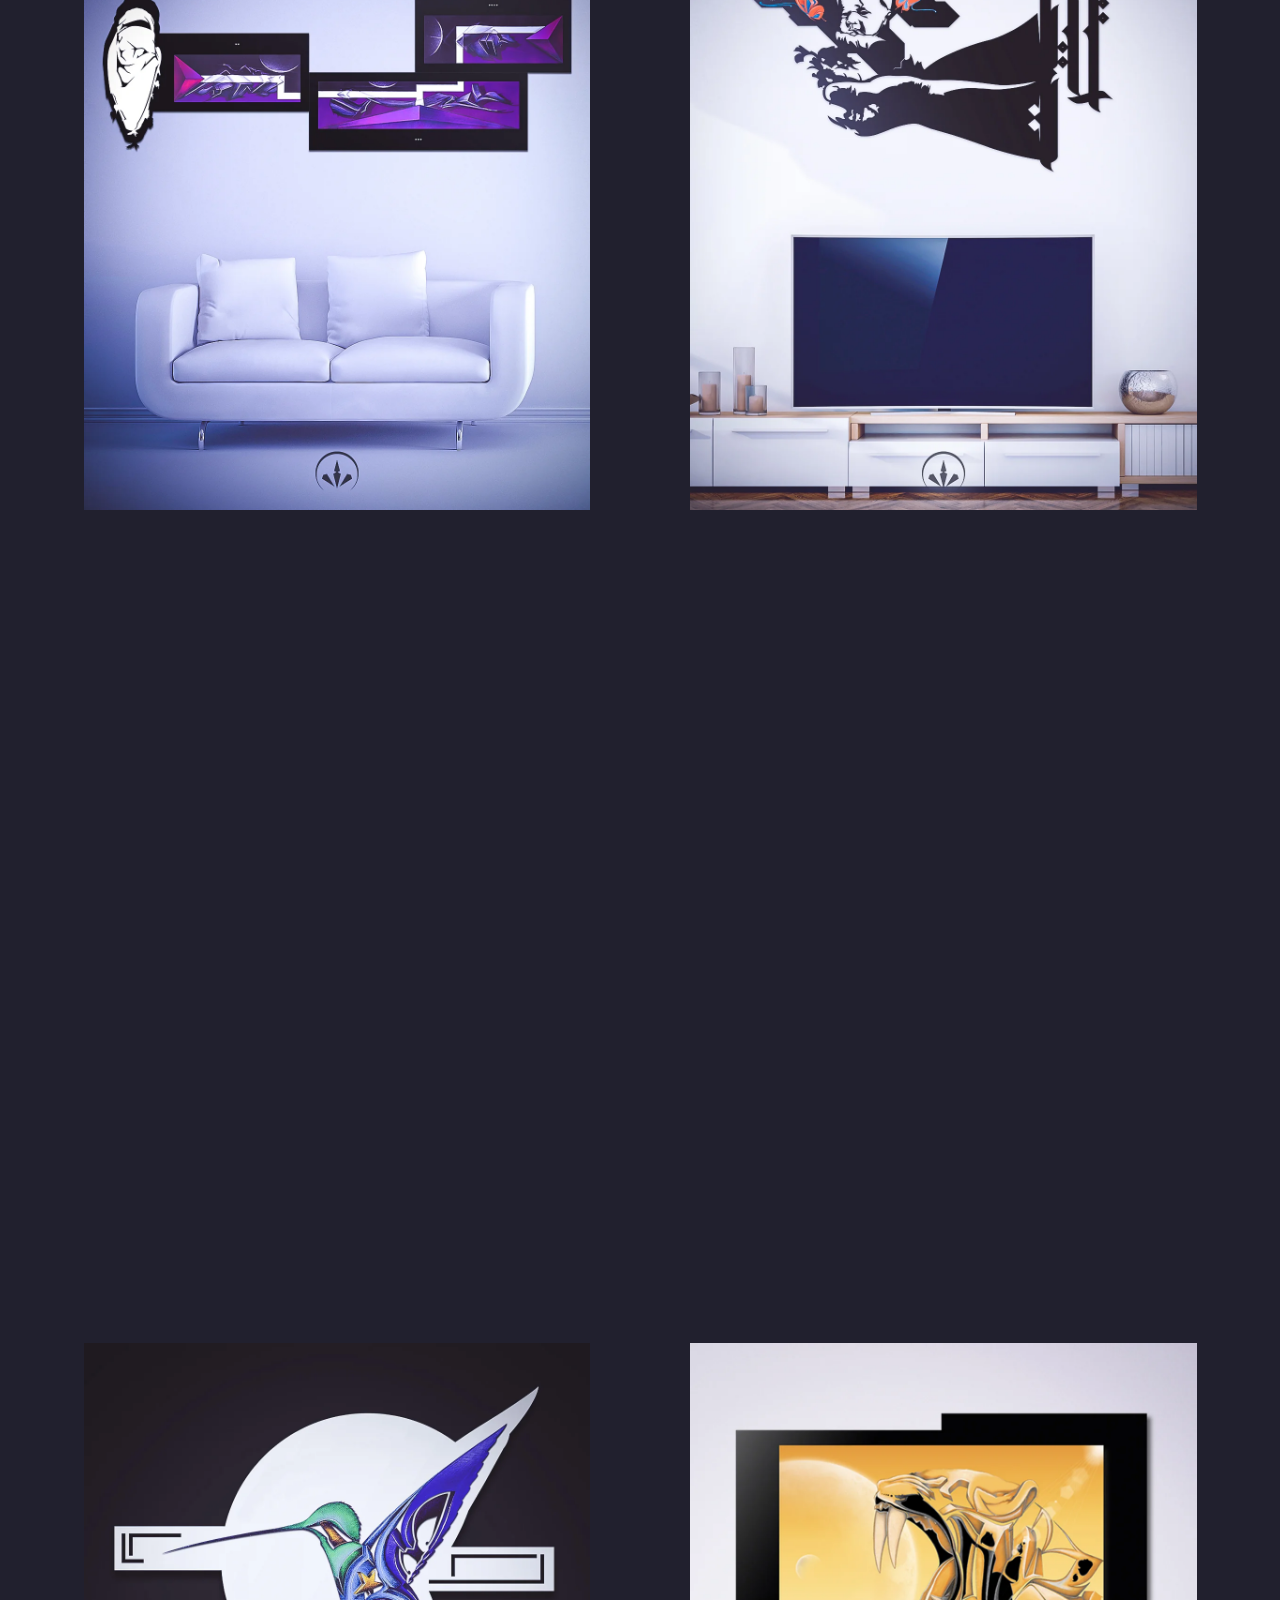
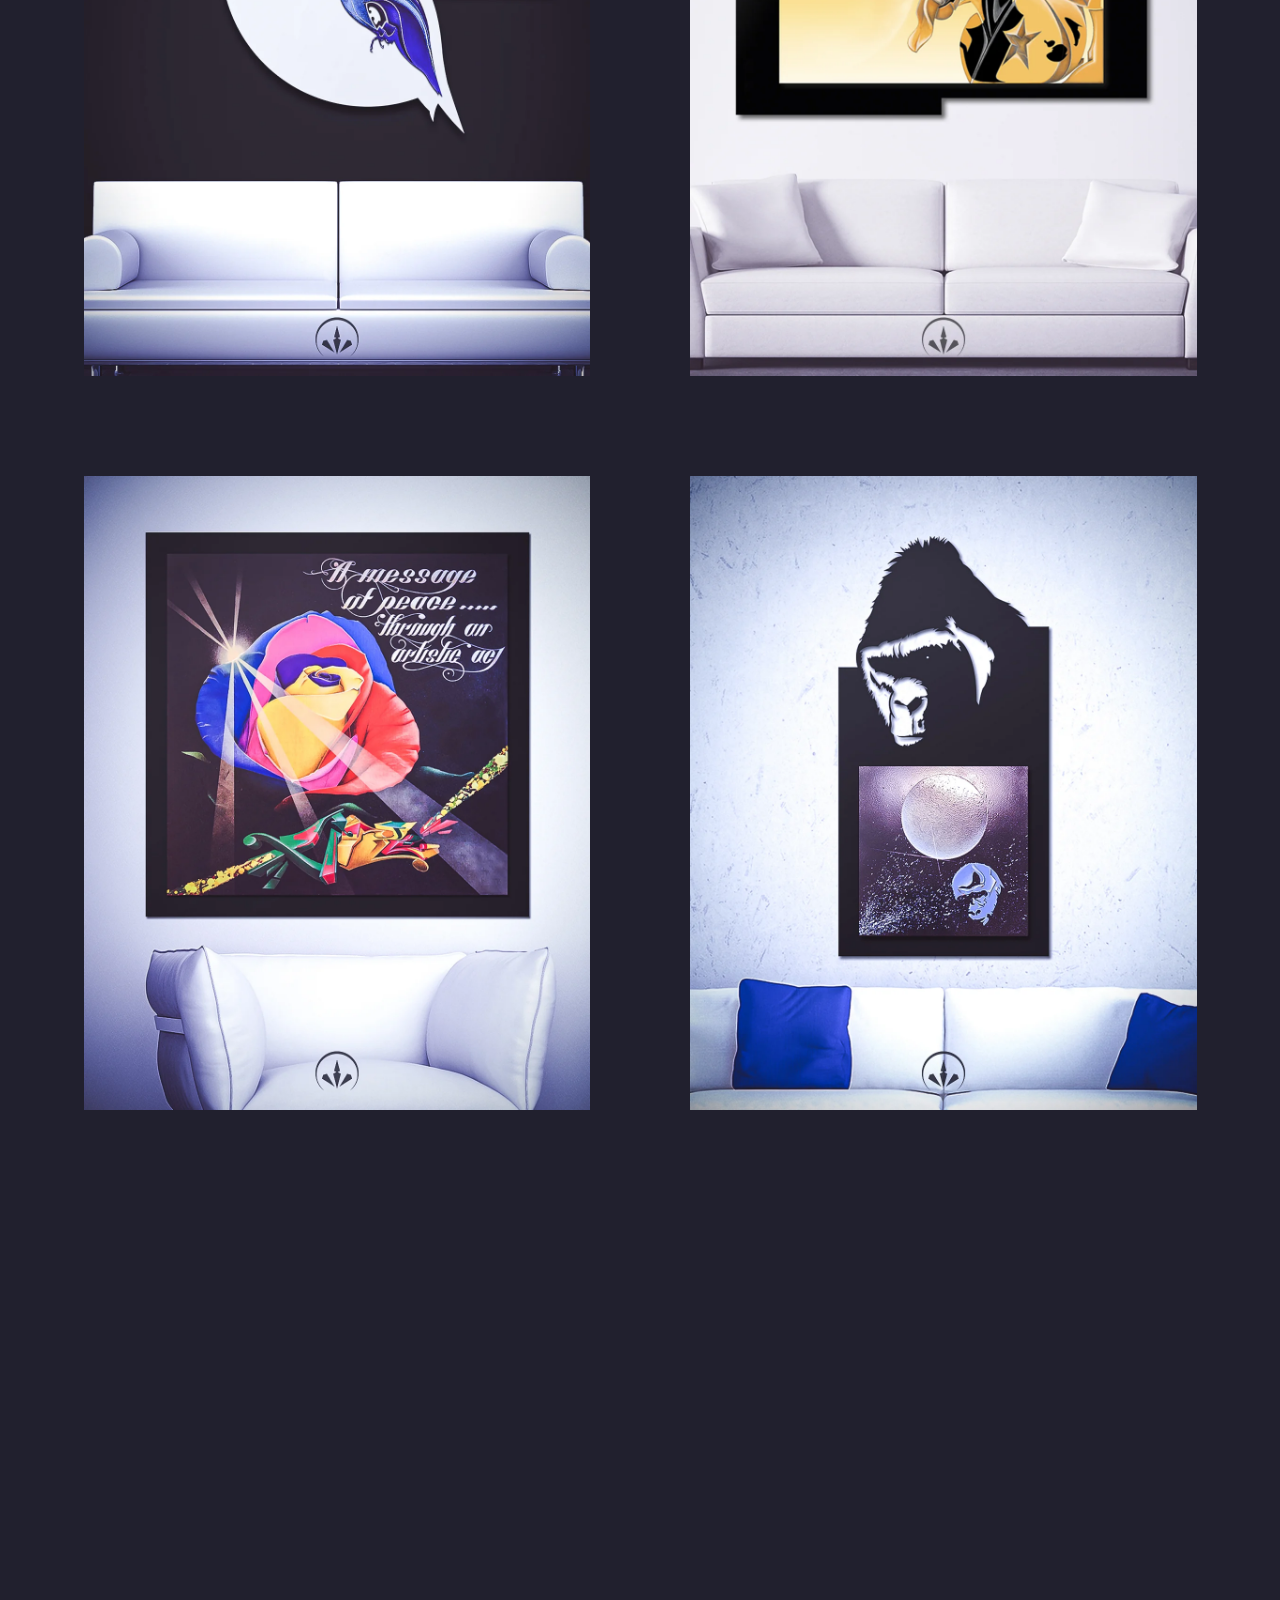
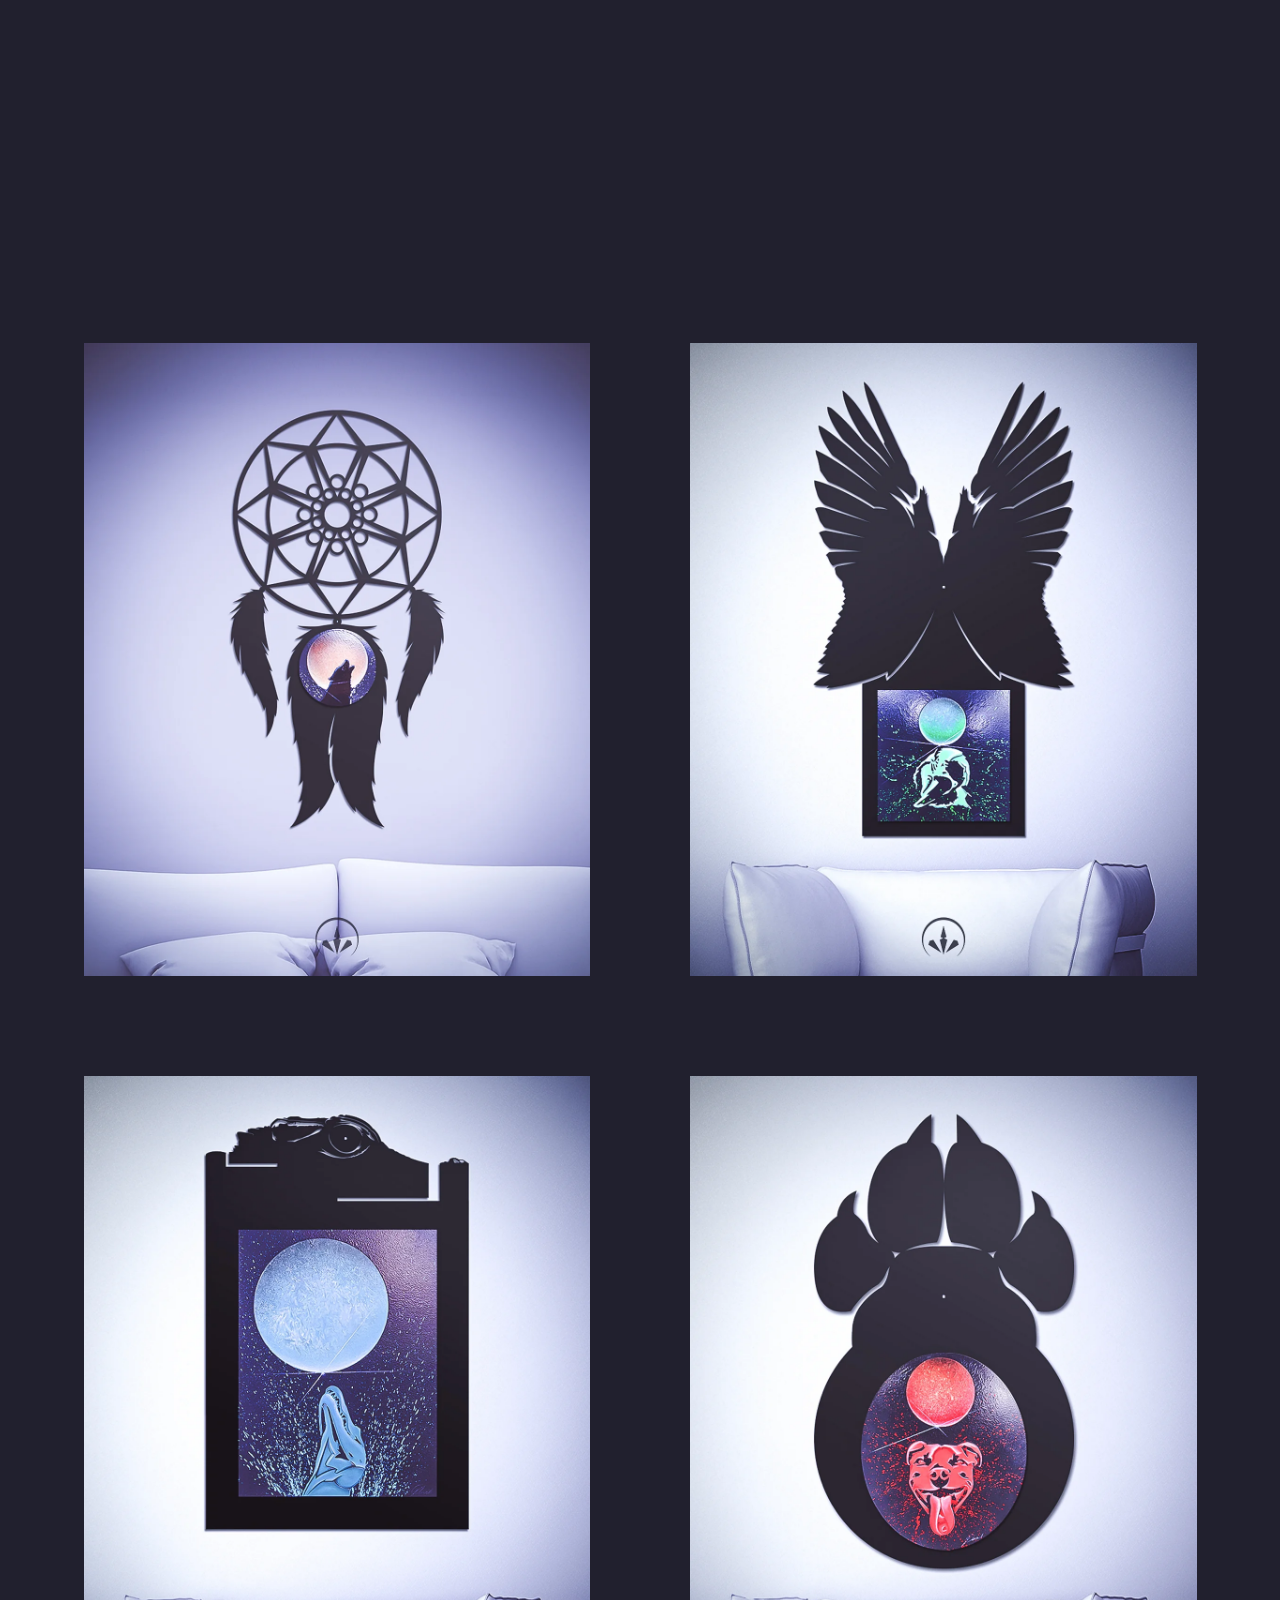
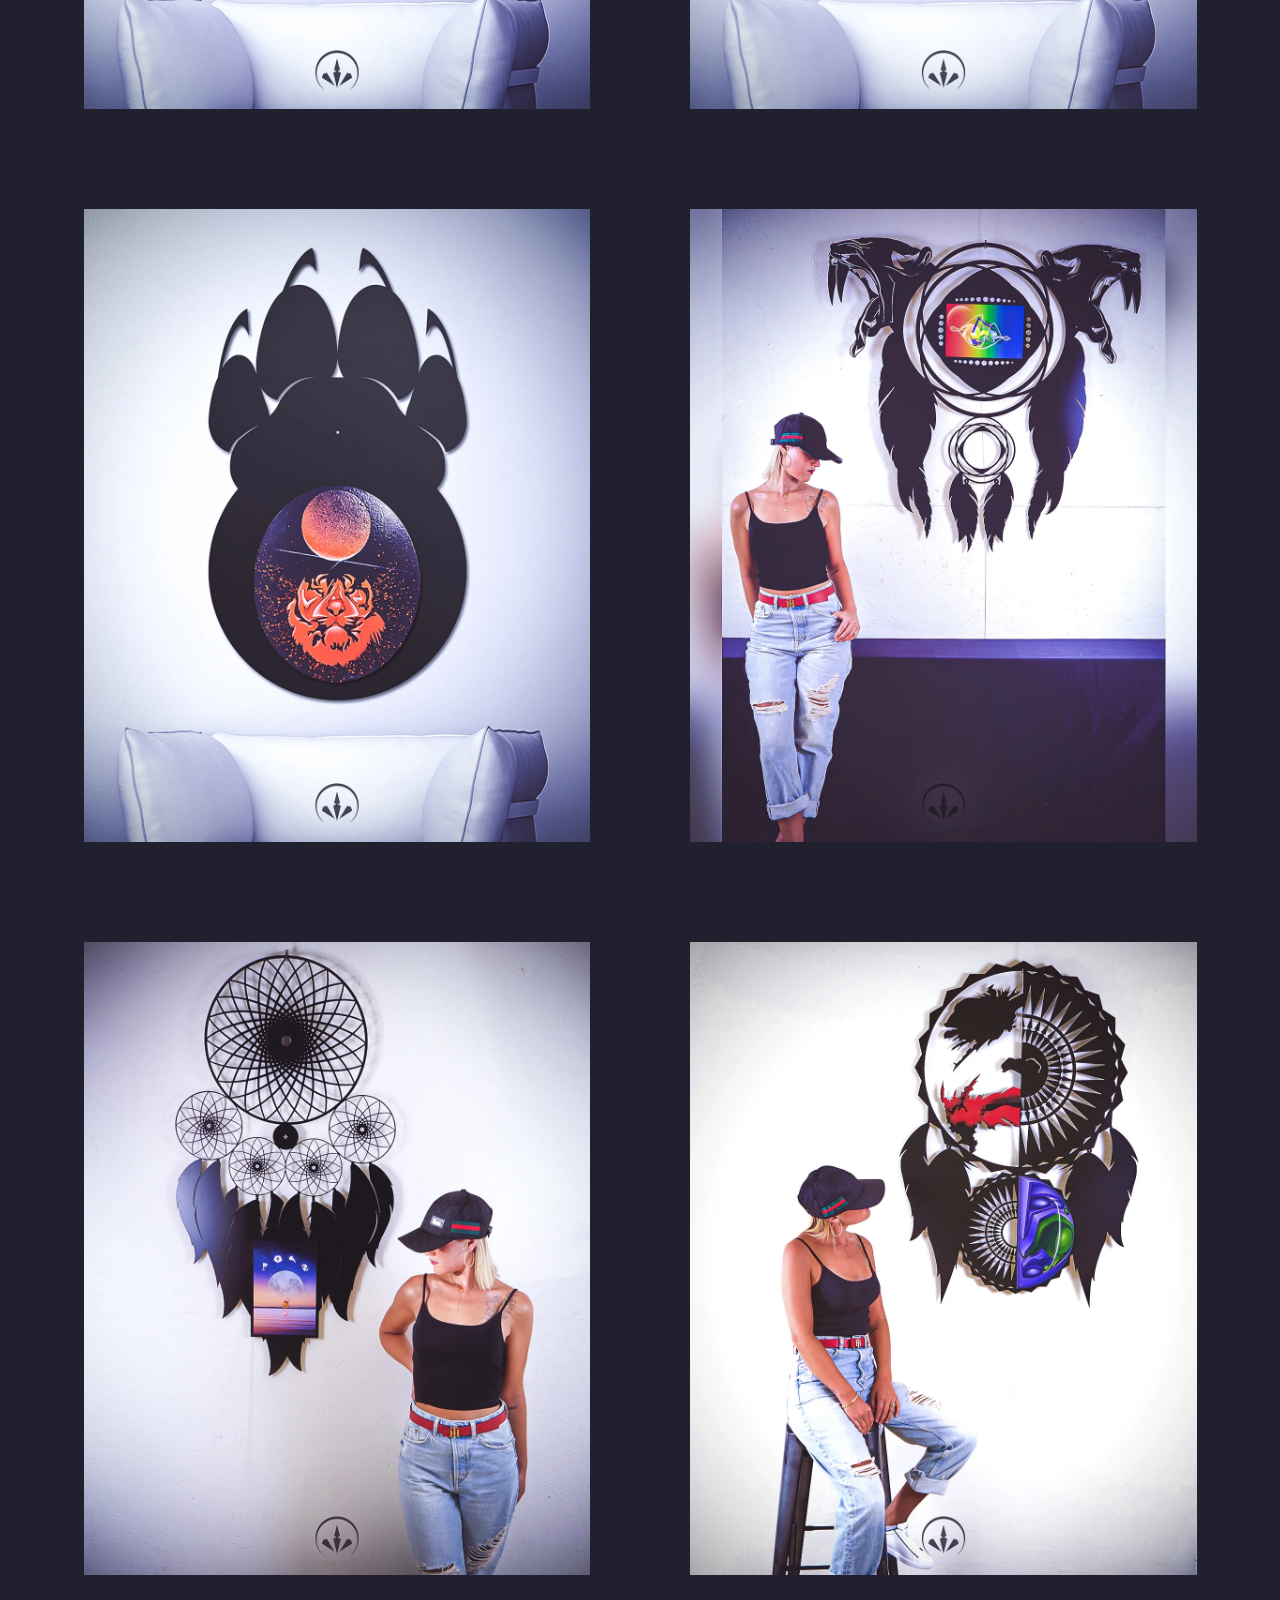
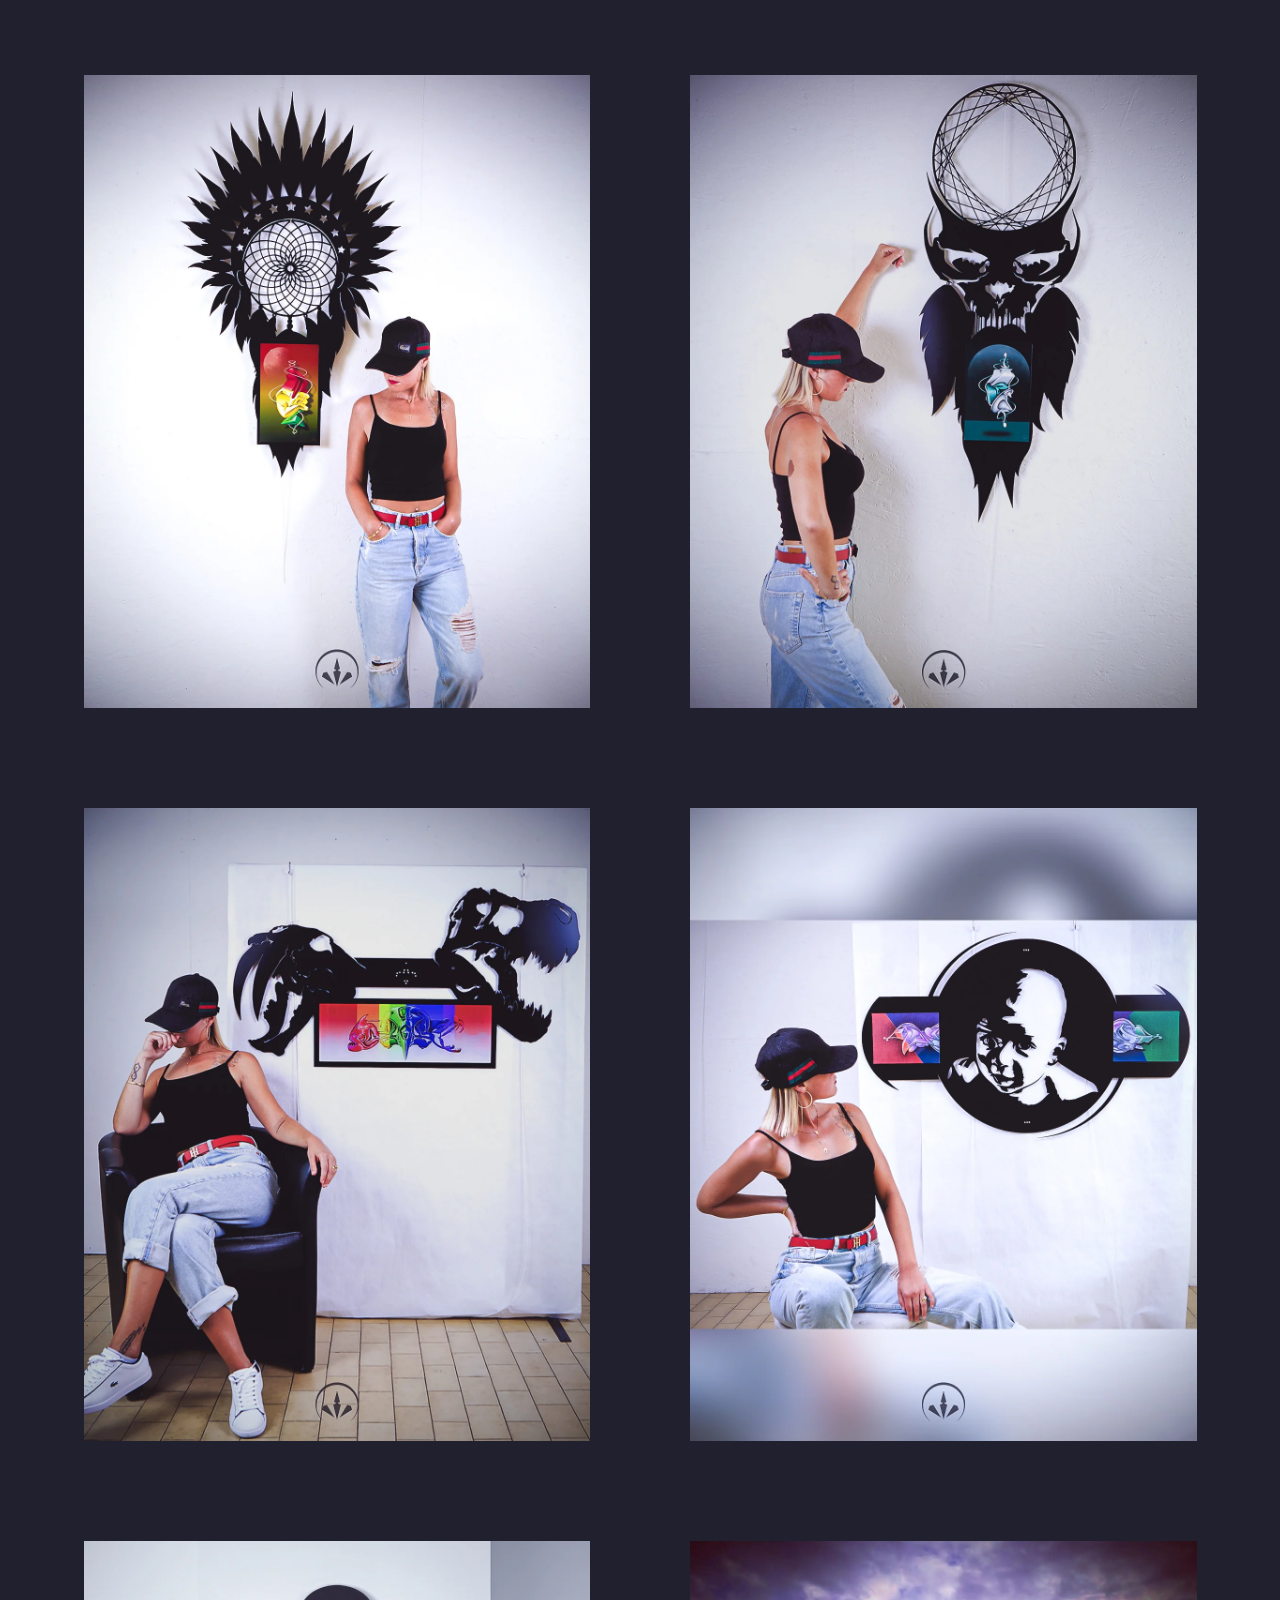
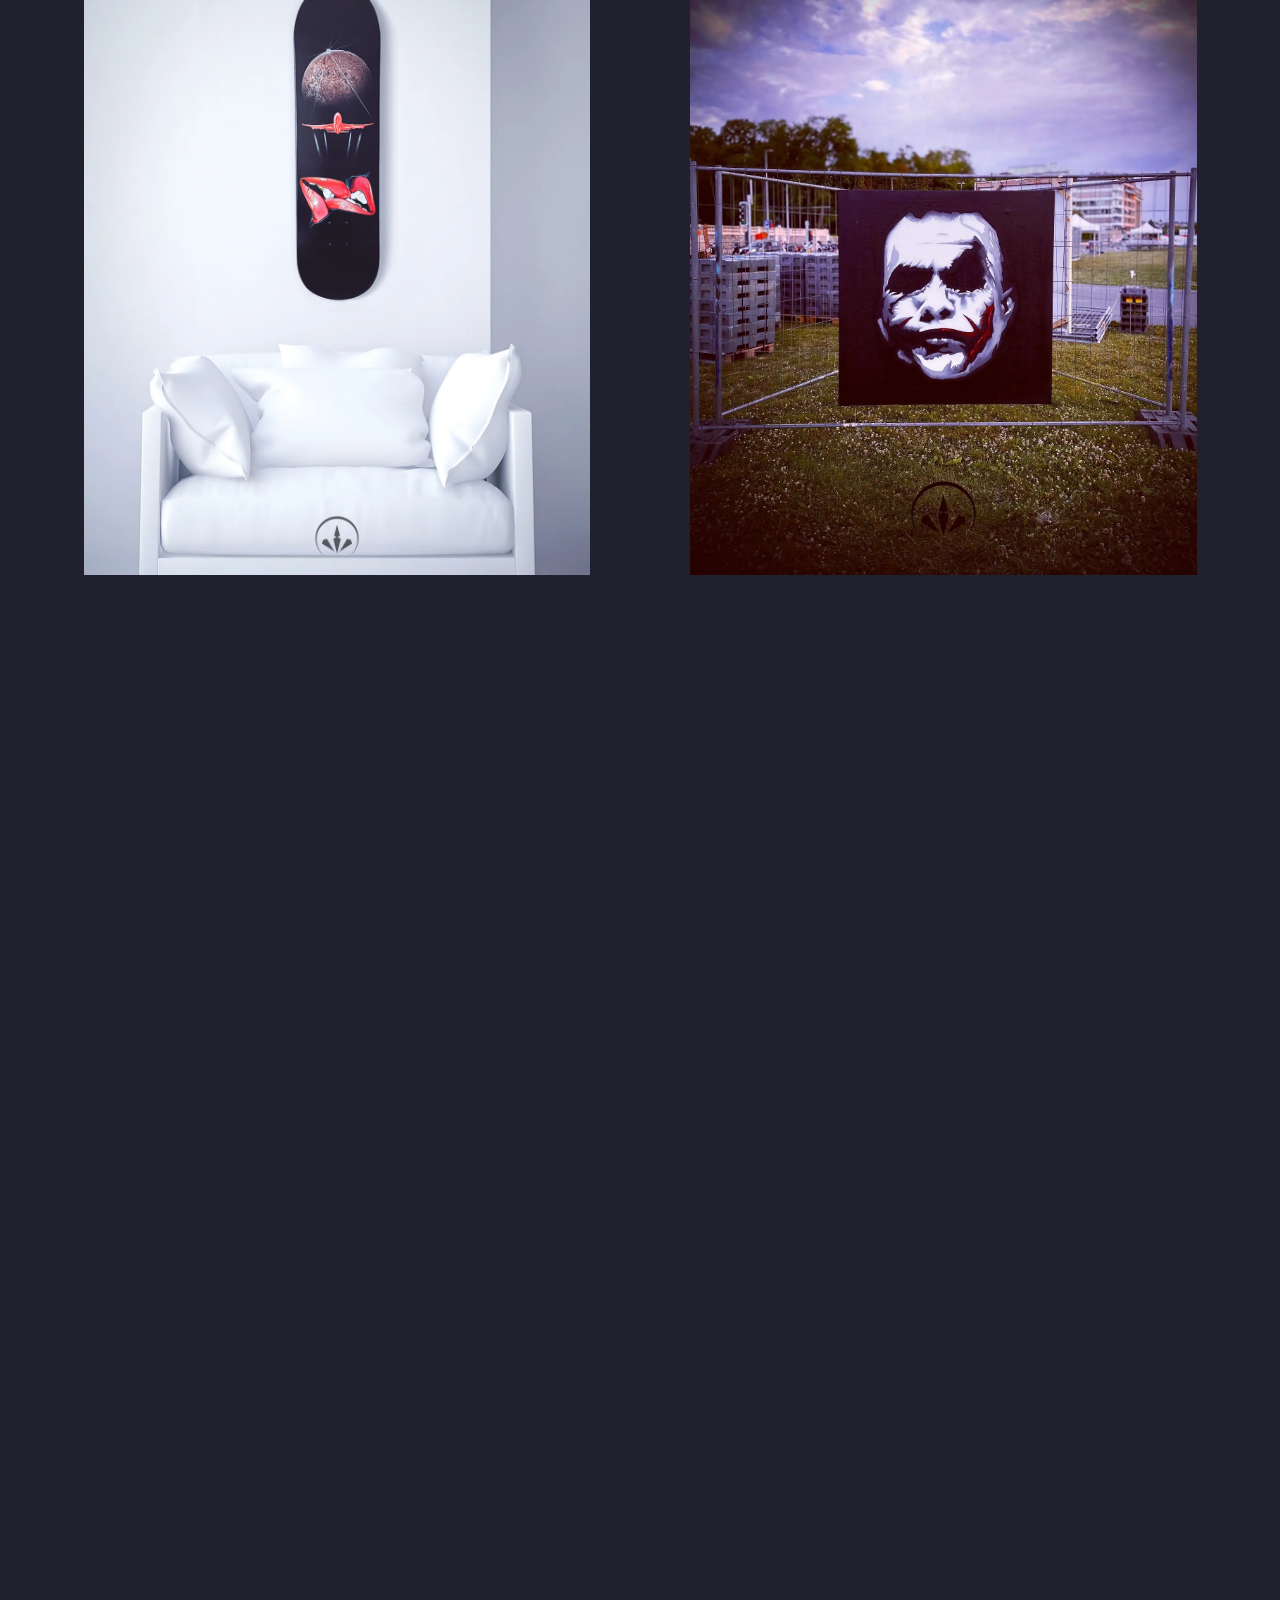
==== commit a03393b0: "2025-12-28 Change Log * Optimize images and converted to webp format." ====
--- a/index.html
+++ b/index.html
@@ -1,24 +1,16 @@
 ﻿<!DOCTYPE html>
-<html lang="en" xmlns="http://www.w3.org/1999/xhtml">
-
+<html lang="en">
 <head>
-	<title>Panarelli Walldesign</title>
-	<meta http-equiv="Content-Type" content="text/html; charset=utf-8">
+	<meta charset="utf-8">
 	<meta http-equiv="X-UA-Compatible" content="IE=edge">
 	<meta name="viewport" content="width=device-width, initial-scale=1">
 	<meta name="HandheldFriendly" content="true">
-	<meta name="author" content="beshleyua" />
-	<meta name="description"
-		content="Creative Agency Portfolio HTML5 Template. Best suited for Portfolio, Agency, Photography, Showcases." />
-
-	<!-- fontawesome CSS -->
+	<meta name="author" content="beshleyua">
+	<meta name="description" content="Creative Agency Portfolio HTML5 Template. Best suited for Portfolio, Agency, Photography, Showcases.">
+	<title>Panarelli Walldesign</title>
+	<link rel="preconnect" href="https://fonts.gstatic.com">
 	<link rel="stylesheet" href="https://use.fontawesome.com/releases/v5.8.0/css/all.css">
-
-	<!-- fonts googleapis CSS -->
-	<link rel="preconnect" href="https://fonts.gstatic.com">
-	<link
-		href="https://fonts.googleapis.com/css2?family=Roboto:ital,wght@0,100;0,300;0,400;0,500;0,700;0,900;1,100;1,300;1,400;1,500;1,700;1,900&display=swap"
-		rel="stylesheet">
+	<link href="https://fonts.googleapis.com/css2?family=Roboto:ital,wght@0,100;0,300;0,400;0,500;0,700;0,900;1,100;1,300;1,400;1,500;1,700;1,900&display=swap" rel="stylesheet">
 	<link href="https://fonts.googleapis.com/css2?family=Yeseva+One&display=swap" rel="stylesheet">
 	<link href="https://fonts.googleapis.com/css2?family=Mr+De+Haviland&display=swap" rel="stylesheet">
 
@@ -37,8 +29,6 @@
 	<script src="http://html5shim.googlecode.com/svn/trunk/html5.js"></script>
 	<![endif]-->
 
-	<!-- Favicon -->
-	<link rel="shortcut icon" href="favicon.ico" type="image/x-icon">
 	<link rel="icon" href="favicon.ico" type="image/x-icon">
 
 </head>
@@ -46,7 +36,6 @@
 <body>
 	<div class="page">
 
-		<!-- Preloader -->
 		<div class="preloader">
 			<div class="centrize full-width">
 				<div class="vertical-center">
@@ -55,38 +44,26 @@
 			</div>
 		</div>
 
-		<!-- Header -->
 		<header class="header">
 
-			<!-- Navbar -->
 			<div class="navbar">
-
-				<!-- logo -->
 				<div class="logo">
-					<a href="index.html"><img src="images/loader-img.png" alt="" /></a>
+					<a href="index.html"><img src="images/loader-img.png" alt=""></a>
 				</div>
-
 			</div>
-
 		</header>
 
-		<!-- Wrapper -->
 		<div class="wrapper">
 
-			<!-- Section Main Slider -->
 			<div class="section main-slider" data-dispimgpath="images/pointilize.jpg">
 				<div class="swiper-container">
 					<div class="swiper-wrapper">
 						<div class="swiper-slide" style="background-image: url(images/slider-2-bg.jpg);">
-							<!-- image -->
-							<div class="slide"><img src="images/started_slide1.jpg" class="main-slide-item__image"
-									alt="" /></div>
-							<!-- slide titles -->
+							<div class="slide"><img src="images/started_slide1.jpg" class="main-slide-item__image" alt=""></div>
 							<div class="slide-titles">
 								<div class="container">
 									<div class="row">
 										<div class="col-xs-12 col-sm-12 col-md-12 col-lg-12">
-											<!-- title -->
 											<div class="titles center">
 												<div class="title">
 													<div class="title-inner splitting-text-anim-2" data-splitting>
@@ -100,9 +77,7 @@
 							</div>
 						</div>
 						<div class="swiper-slide" style="background-image: url(images/slider-2-bg.jpg);">
-							<!-- image -->
-							<div class="slide"><img src="images/started_slide2.jpg" class="main-slide-item__image"
-									alt="" /></div>
+							<div class="slide"><img src="images/started_slide2.jpg" class="main-slide-item__image" alt=""></div>
 							<!-- slide titles -->
 							<div class="slide-titles">
 								<div class="container">
@@ -123,10 +98,7 @@
 							</div>
 						</div>
 						<div class="swiper-slide" style="background-image: url(images/slider-2-bg.jpg);">
-							<!-- image -->
-							<div class="slide"><img src="images/started_slide3.jpg" class="main-slide-item__image"
-									alt="" /></div>
-							<!-- slide titles -->
+							<div class="slide"><img src="images/started_slide3.jpg" class="main-slide-item__image" alt=""></div>
 							<div class="slide-titles">
 								<div class="container">
 									<div class="row">
@@ -147,9 +119,7 @@
 							</div>
 						</div>
 					</div>
-					<!-- pagination -->
 					<div class="swiper-pagination scrolla-element-anim-1 scroll-animate" data-animate="active"></div>
-					<!-- navigation -->
 					<div class="swiper-buttons">
 						<div class="swiper-button-prev scene-nav scene-nav--prev scrolla-element-anim-1 scroll-animate"
 							data-animate="active"></div>
@@ -157,17 +127,14 @@
 							data-animate="active"></div>
 					</div>
 				</div>
-				<!-- slides -->
 				<div class="canvas main-slider-items__image"></div>
 			</div>
 
-			<!-- Section Description -->
 			<div class="section section-inner m-description">
 				<div class="container">
 					<div class="row">
 						<div class="col-xs-12 col-sm-12 col-md-12 col-lg-5">
-
-							<img src="images/propic.jpeg" alt="" />
+							<img src="images/propic.jpeg" alt="">
 						</div>
 						<div class="col-xs-12 col-sm-12 col-md-12 col-lg-7">
 							<div class="description-label splitting-text-anim-1 scroll-animate" data-splitting="chars"
@@ -206,7 +173,6 @@
 				</div>
 			</div>
 
-			<!-- Section Started Heading -->
 			<div class="section section-inner started-heading">
 				<div class="container">
 					<div class="row">
@@ -214,10 +180,7 @@
 
 							<!-- titles -->
 							<div class="h-titles">
-								<div class="h-subtitle red splitting-text-anim-1 scroll-animate" data-splitting="chars"
-									data-animate="active">
-
-								</div>
+								<div class="h-subtitle red splitting-text-anim-1 scroll-animate" data-splitting="chars" data-animate="active"></div>
 								<div class="h-title splitting-text-anim-2 scroll-animate" data-splitting="chars"
 									data-animate="active">
 									Galerie
@@ -229,11 +192,9 @@
 				</div>
 			</div>
 
-			<!--Portfolio Section-->
 			<div class="section section-inner m-works">
 				<div class="container">
 
-					<!-- filter old -->
 					<div class="filter-links filter-old">
 						<a href="#" class="splitting-text-anim-1 scroll-animate active" data-href=".works-col"
 							data-splitting="chars" data-animate="active">
@@ -256,24 +217,20 @@
 							Vidéos
 						</a>
 					</div>
-
-					<!-- filter old -->
 					<div class="row filter-links filter-new">
 						<a href="#" class="col splitting-text-anim-1 scroll-animate active" data-href=".metal"
 							data-splitting="chars" data-animate="active">
-							<img src="images/1metal_paintings_design/0.jpg" alt="" />
+							<img src="images/1metal_paintings_design/0.webp" alt="">
 						</a>
 						<a href="#" class="col splitting-text-anim-1 scroll-animate" data-href=".skate"
 							data-splitting="chars" data-animate="active">
-							<img src="images/2skate_design/0.jpg" alt="" />
+							<img src="images/2skate_design/0.webp" alt="" />
 						</a>
 						<a href="#" class="col splitting-text-anim-1 scroll-animate" data-href=".graffiti"
 							data-splitting="chars" data-animate="active">
-							<img src="images/3graffiti/0.jpg" alt="" />
+							<img src="images/3graffiti/0.webp" alt="" />
 						</a>
 					</div>
-
-					<!-- works items -->
 					<div class="works-items row classic column-2-offset">
 
 						<div class="works-col col-xs-12 col-sm-6 col-md-6 col-lg-6 graffiti" id="graffiti">
@@ -281,7 +238,7 @@
 								<a href="#gallery-33" class="has-popup-gallery">
 									<div class="image">
 										<div class="img">
-											<img src="images/3graffiti/1.indian/1.jpeg" alt="" />
+											<img src="images/3graffiti/1.indian/1.webp" alt="">
 										</div>
 									</div>
 									<div class="desc">
@@ -294,12 +251,12 @@
 									</div>
 								</a>
 								<div id="gallery-33" class="mfp-hide">
-									<a href="images/3graffiti/1.indian/1.jpeg"></a>
-									<a href="images/3graffiti/1.indian/2.jpeg"></a>
-									<a href="images/3graffiti/1.indian/3.jpeg"></a>
-									<a href="images/3graffiti/1.indian/4.jpeg"></a>
-									<a href="images/3graffiti/1.indian/5.jpeg"></a>
-									<a href="images/3graffiti/1.indian/6.jpeg"></a>
+									<a href="images/3graffiti/1.indian/1.webp"></a>
+									<a href="images/3graffiti/1.indian/2.webp"></a>
+									<a href="images/3graffiti/1.indian/3.webp"></a>
+									<a href="images/3graffiti/1.indian/4.webp"></a>
+									<a href="images/3graffiti/1.indian/5.webp"></a>
+									<a href="images/3graffiti/1.indian/6.webp"></a>
 								</div>
 							</div>
 						</div>
@@ -309,7 +266,7 @@
 								<a href="#gallery-31" class="has-popup-gallery">
 									<div class="image">
 										<div class="img">
-											<img src="images/2skate_design/1.bowser/1.jpeg" alt="" />
+											<img src="images/2skate_design/1.bowser/1.webp" alt="">
 										</div>
 									</div>
 									<div class="desc">
@@ -322,10 +279,10 @@
 									</div>
 								</a>
 								<div id="gallery-31" class="mfp-hide">
-									<a href="images/2skate_design/1.bowser/1.jpeg"></a>
-									<a href="images/2skate_design/1.bowser/2.jpeg"></a>
-									<a href="images/2skate_design/1.bowser/3.jpeg"></a>
-									<a href="images/2skate_design/1.bowser/4.jpeg"></a>
+									<a href="images/2skate_design/1.bowser/1.webp"></a>
+									<a href="images/2skate_design/1.bowser/2.webp"></a>
+									<a href="images/2skate_design/1.bowser/3.webp"></a>
+									<a href="images/2skate_design/1.bowser/4.webp"></a>
 								</div>
 							</div>
 						</div>
@@ -335,7 +292,7 @@
 								<a href="#gallery-2" class="has-popup-gallery">
 									<div class="image">
 										<div class="img">
-											<img src="images/1metal_paintings_design/1.sur_mesure/2.3D/45.jpg" alt="" />
+											<img src="images/1metal_paintings_design/1.sur_mesure/2.3D/45.webp" alt="">
 										</div>
 									</div>
 									<div class="desc">
@@ -348,9 +305,9 @@
 									</div>
 								</a>
 								<div id="gallery-2" class="mfp-hide">
-									<a href="images/1metal_paintings_design/1.sur_mesure/2.3D/45.jpg"></a>
-									<a href="images/1metal_paintings_design/1.sur_mesure/2.3D/48.jpg"></a>
-									<a href="images/1metal_paintings_design/1.sur_mesure/2.3D/49.jpg"></a>
+									<a href="images/1metal_paintings_design/1.sur_mesure/2.3D/45.webp"></a>
+									<a href="images/1metal_paintings_design/1.sur_mesure/2.3D/48.webp"></a>
+									<a href="images/1metal_paintings_design/1.sur_mesure/2.3D/49.webp"></a>
 								</div>
 							</div>
 						</div>
@@ -360,7 +317,7 @@
 								<a href="#gallery-1" class="has-popup-gallery">
 									<div class="image">
 										<div class="img">
-											<img src="images/1metal_paintings_design/1.sur_mesure/1.mj/1.jpg" alt="" />
+											<img src="images/1metal_paintings_design/1.sur_mesure/1.mj/1.webp" alt="">
 										</div>
 									</div>
 									<div class="desc">
@@ -373,10 +330,10 @@
 									</div>
 								</a>
 								<div id="gallery-1" class="mfp-hide">
-									<a href="images/1metal_paintings_design/1.sur_mesure/1.mj/1.jpg"></a>
-									<a href="images/1metal_paintings_design/1.sur_mesure/1.mj/2.jpeg"></a>
-									<a href="images/1metal_paintings_design/1.sur_mesure/1.mj/3.jpeg"></a>
-									<a href="images/1metal_paintings_design/1.sur_mesure/1.mj/4.jpeg"></a>
+									<a href="images/1metal_paintings_design/1.sur_mesure/1.mj/1.webp"></a>
+									<a href="images/1metal_paintings_design/1.sur_mesure/1.mj/2.webp"></a>
+									<a href="images/1metal_paintings_design/1.sur_mesure/1.mj/3.webp"></a>
+									<a href="images/1metal_paintings_design/1.sur_mesure/1.mj/4.webp"></a>
 								</div>
 							</div>
 						</div>
@@ -386,8 +343,7 @@
 								<a href="#gallery-3" class="has-popup-gallery">
 									<div class="image">
 										<div class="img">
-											<img src="images/1metal_paintings_design/1.sur_mesure/3.generalion/1.jpg"
-												alt="" />
+											<img src="images/1metal_paintings_design/1.sur_mesure/3.generalion/1.webp" alt="">
 										</div>
 									</div>
 									<div class="desc">
@@ -400,8 +356,8 @@
 									</div>
 								</a>
 								<div id="gallery-3" class="mfp-hide">
-									<a href="images/1metal_paintings_design/1.sur_mesure/3.generalion/1.jpg"></a>
-									<a href="images/1metal_paintings_design/1.sur_mesure/3.generalion/2.jpg"></a>
+									<a href="images/1metal_paintings_design/1.sur_mesure/3.generalion/1.webp"></a>
+									<a href="images/1metal_paintings_design/1.sur_mesure/3.generalion/2.webp"></a>
 								</div>
 							</div>
 						</div>
@@ -411,8 +367,7 @@
 								<a href="#gallery-4" class="has-popup-gallery">
 									<div class="image">
 										<div class="img">
-											<img src="images/1metal_paintings_design/1.sur_mesure/4.lions/1.jpg"
-												alt="" />
+											<img src="images/1metal_paintings_design/1.sur_mesure/4.lions/1.webp" alt="">
 										</div>
 									</div>
 									<div class="desc">
@@ -425,9 +380,9 @@
 									</div>
 								</a>
 								<div id="gallery-4" class="mfp-hide">
-									<a href="images/1metal_paintings_design/1.sur_mesure/4.lions/1.jpg"></a>
-									<a href="images/1metal_paintings_design/1.sur_mesure/4.lions/2.jpg"></a>
-									<a href="images/1metal_paintings_design/1.sur_mesure/4.lions/3.jpg"></a>
+									<a href="images/1metal_paintings_design/1.sur_mesure/4.lions/1.webp"></a>
+									<a href="images/1metal_paintings_design/1.sur_mesure/4.lions/2.webp"></a>
+									<a href="images/1metal_paintings_design/1.sur_mesure/4.lions/3.webp"></a>
 								</div>
 							</div>
 						</div>
@@ -437,7 +392,7 @@
 								<a href="#gallery-5" class="has-popup-gallery">
 									<div class="image">
 										<div class="img">
-											<img src="images/1metal_paintings_design/1.sur_mesure/5.ele/1.jpg" alt="" />
+											<img src="images/1metal_paintings_design/1.sur_mesure/5.ele/1.webp" alt="">
 										</div>
 									</div>
 									<div class="desc">
@@ -450,10 +405,10 @@
 									</div>
 								</a>
 								<div id="gallery-5" class="mfp-hide">
-									<a href="images/1metal_paintings_design/1.sur_mesure/5.ele/1.jpg"></a>
-									<a href="images/1metal_paintings_design/1.sur_mesure/5.ele/2.jpg"></a>
-									<a href="images/1metal_paintings_design/1.sur_mesure/5.ele/3.jpg"></a>
-									<a href="images/1metal_paintings_design/1.sur_mesure/5.ele/4.jpg"></a>
+									<a href="images/1metal_paintings_design/1.sur_mesure/5.ele/1.webp"></a>
+									<a href="images/1metal_paintings_design/1.sur_mesure/5.ele/2.webp"></a>
+									<a href="images/1metal_paintings_design/1.sur_mesure/5.ele/3.webp"></a>
+									<a href="images/1metal_paintings_design/1.sur_mesure/5.ele/4.webp"></a>
 								</div>
 							</div>
 						</div>
@@ -463,8 +418,7 @@
 								<a href="#gallery-6" class="has-popup-gallery">
 									<div class="image">
 										<div class="img">
-											<img src="images/1metal_paintings_design/1.sur_mesure/6.dreamcatcher/1.jpg"
-												alt="" />
+											<img src="images/1metal_paintings_design/1.sur_mesure/6.dreamcatcher/1.webp" alt="">
 										</div>
 									</div>
 									<div class="desc">
@@ -477,9 +431,9 @@
 									</div>
 								</a>
 								<div id="gallery-6" class="mfp-hide">
-									<a href="images/1metal_paintings_design/1.sur_mesure/6.dreamcatcher/1.jpg"></a>
-									<a href="images/1metal_paintings_design/1.sur_mesure/6.dreamcatcher/2.jpg"></a>
-									<a href="images/1metal_paintings_design/1.sur_mesure/6.dreamcatcher/3.jpg"></a>
+									<a href="images/1metal_paintings_design/1.sur_mesure/6.dreamcatcher/1.webp"></a>
+									<a href="images/1metal_paintings_design/1.sur_mesure/6.dreamcatcher/2.webp"></a>
+									<a href="images/1metal_paintings_design/1.sur_mesure/6.dreamcatcher/3.webp"></a>
 								</div>
 							</div>
 						</div>
@@ -489,8 +443,7 @@
 								<a href="#gallery-7" class="has-popup-gallery">
 									<div class="image">
 										<div class="img">
-											<img src="images/1metal_paintings_design/1.sur_mesure/7.the_dreamcatcher/1.jpg"
-												alt="" />
+											<img src="images/1metal_paintings_design/1.sur_mesure/7.the_dreamcatcher/1.webp" alt="">
 										</div>
 									</div>
 									<div class="desc">
@@ -503,9 +456,9 @@
 									</div>
 								</a>
 								<div id="gallery-7" class="mfp-hide">
-									<a href="images/1metal_paintings_design/1.sur_mesure/7.the_dreamcatcher/1.jpg"></a>
-									<a href="images/1metal_paintings_design/1.sur_mesure/7.the_dreamcatcher/2.jpg"></a>
-									<a href="images/1metal_paintings_design/1.sur_mesure/7.the_dreamcatcher/3.jpg"></a>
+									<a href="images/1metal_paintings_design/1.sur_mesure/7.the_dreamcatcher/1.webp"></a>
+									<a href="images/1metal_paintings_design/1.sur_mesure/7.the_dreamcatcher/2.webp"></a>
+									<a href="images/1metal_paintings_design/1.sur_mesure/7.the_dreamcatcher/3.webp"></a>
 								</div>
 							</div>
 						</div>
@@ -515,7 +468,7 @@
 								<a href="#gallery-8" class="has-popup-gallery">
 									<div class="image">
 										<div class="img">
-											<img src="images/1metal_paintings_design/1.sur_mesure/8.cat/1.jpg" alt="" />
+											<img src="images/1metal_paintings_design/1.sur_mesure/8.cat/1.webp" alt="">
 										</div>
 									</div>
 									<div class="desc">
@@ -528,9 +481,9 @@
 									</div>
 								</a>
 								<div id="gallery-8" class="mfp-hide">
-									<a href="images/1metal_paintings_design/1.sur_mesure/8.cat/1.jpg"></a>
-									<a href="images/1metal_paintings_design/1.sur_mesure/8.cat/2.jpg"></a>
-									<a href="images/1metal_paintings_design/1.sur_mesure/8.cat/3.jpg"></a>
+									<a href="images/1metal_paintings_design/1.sur_mesure/8.cat/1.webp"></a>
+									<a href="images/1metal_paintings_design/1.sur_mesure/8.cat/2.webp"></a>
+									<a href="images/1metal_paintings_design/1.sur_mesure/8.cat/3.webp"></a>
 								</div>
 							</div>
 						</div>
@@ -540,8 +493,7 @@
 								<a href="#gallery-9" class="has-popup-gallery">
 									<div class="image">
 										<div class="img">
-											<img src="images/1metal_paintings_design/1.sur_mesure/9.purple_triangle/1.jpg"
-												alt="" />
+											<img src="images/1metal_paintings_design/1.sur_mesure/9.purple_triangle/1.webp" alt="">
 										</div>
 									</div>
 									<div class="desc">
@@ -554,9 +506,9 @@
 									</div>
 								</a>
 								<div id="gallery-9" class="mfp-hide">
-									<a href="images/1metal_paintings_design/1.sur_mesure/9.purple_triangle/1.jpg"></a>
-									<a href="images/1metal_paintings_design/1.sur_mesure/9.purple_triangle/2.jpg"></a>
-									<a href="images/1metal_paintings_design/1.sur_mesure/9.purple_triangle/3.jpg"></a>
+									<a href="images/1metal_paintings_design/1.sur_mesure/9.purple_triangle/1.webp"></a>
+									<a href="images/1metal_paintings_design/1.sur_mesure/9.purple_triangle/2.webp"></a>
+									<a href="images/1metal_paintings_design/1.sur_mesure/9.purple_triangle/3.webp"></a>
 								</div>
 							</div>
 						</div>
@@ -566,8 +518,7 @@
 								<a href="#gallery-10" class="has-popup-gallery">
 									<div class="image">
 										<div class="img">
-											<img src="images/1metal_paintings_design/1.sur_mesure/10.mvscno/1.jpg"
-												alt="" />
+											<img src="images/1metal_paintings_design/1.sur_mesure/10.mvscno/1.webp" alt="">
 										</div>
 									</div>
 									<div class="desc">
@@ -580,11 +531,11 @@
 									</div>
 								</a>
 								<div id="gallery-10" class="mfp-hide">
-									<a href="images/1metal_paintings_design/1.sur_mesure/10.mvscno/1.jpg"></a>
-									<a href="images/1metal_paintings_design/1.sur_mesure/10.mvscno/2.jpg"></a>
-									<a href="images/1metal_paintings_design/1.sur_mesure/10.mvscno/3.jpg"></a>
-									<a href="images/1metal_paintings_design/1.sur_mesure/10.mvscno/4.jpg"></a>
-									<a href="images/1metal_paintings_design/1.sur_mesure/10.mvscno/5.jpg"></a>
+									<a href="images/1metal_paintings_design/1.sur_mesure/10.mvscno/1.webp"></a>
+									<a href="images/1metal_paintings_design/1.sur_mesure/10.mvscno/2.webp"></a>
+									<a href="images/1metal_paintings_design/1.sur_mesure/10.mvscno/3.webp"></a>
+									<a href="images/1metal_paintings_design/1.sur_mesure/10.mvscno/4.webp"></a>
+									<a href="images/1metal_paintings_design/1.sur_mesure/10.mvscno/5.webp"></a>
 								</div>
 							</div>
 						</div>
@@ -594,8 +545,7 @@
 								<a href="#gallery-11" class="has-popup-gallery">
 									<div class="image">
 										<div class="img">
-											<img src="images/1metal_paintings_design/1.sur_mesure/11.nave/1.jpg"
-												alt="" />
+											<img src="images/1metal_paintings_design/1.sur_mesure/11.nave/1.webp" alt="">
 										</div>
 									</div>
 									<div class="desc">
@@ -608,9 +558,9 @@
 									</div>
 								</a>
 								<div id="gallery-11" class="mfp-hide">
-									<a href="images/1metal_paintings_design/1.sur_mesure/11.nave/1.jpg"></a>
-									<a href="images/1metal_paintings_design/1.sur_mesure/11.nave/2.jpg"></a>
-									<a href="images/1metal_paintings_design/1.sur_mesure/11.nave/3.jpg"></a>
+									<a href="images/1metal_paintings_design/1.sur_mesure/11.nave/1.webp"></a>
+									<a href="images/1metal_paintings_design/1.sur_mesure/11.nave/2.webp"></a>
+									<a href="images/1metal_paintings_design/1.sur_mesure/11.nave/3.webp"></a>
 								</div>
 							</div>
 						</div>
@@ -620,8 +570,7 @@
 								<a href="#gallery-12" class="has-popup-gallery">
 									<div class="image">
 										<div class="img">
-											<img src="images/1metal_paintings_design/1.sur_mesure/12.akapeace/1.jpg"
-												alt="" />
+											<img src="images/1metal_paintings_design/1.sur_mesure/12.akapeace/1.webp" alt="">
 										</div>
 									</div>
 									<div class="desc">
@@ -634,8 +583,8 @@
 									</div>
 								</a>
 								<div id="gallery-12" class="mfp-hide">
-									<a href="images/1metal_paintings_design/1.sur_mesure/12.akapeace/1.jpg"></a>
-									<a href="images/1metal_paintings_design/1.sur_mesure/12.akapeace/2.jpg"></a>
+									<a href="images/1metal_paintings_design/1.sur_mesure/12.akapeace/1.webp"></a>
+									<a href="images/1metal_paintings_design/1.sur_mesure/12.akapeace/2.webp"></a>
 								</div>
 							</div>
 						</div>
@@ -645,8 +594,7 @@
 								<a href="#gallery-13" class="has-popup-gallery">
 									<div class="image">
 										<div class="img">
-											<img src="images/1metal_paintings_design/1.sur_mesure/13.colibri/1.jpg"
-												alt="" />
+											<img src="images/1metal_paintings_design/1.sur_mesure/13.colibri/1.webp" alt="">
 										</div>
 									</div>
 									<div class="desc">
@@ -659,8 +607,8 @@
 									</div>
 								</a>
 								<div id="gallery-13" class="mfp-hide">
-									<a href="images/1metal_paintings_design/1.sur_mesure/13.colibri/1.jpg"></a>
-									<a href="images/1metal_paintings_design/1.sur_mesure/13.colibri/2.jpg"></a>
+									<a href="images/1metal_paintings_design/1.sur_mesure/13.colibri/1.webp"></a>
+									<a href="images/1metal_paintings_design/1.sur_mesure/13.colibri/2.webp"></a>
 								</div>
 							</div>
 						</div>
@@ -670,8 +618,7 @@
 								<a href="#gallery-14" class="has-popup-gallery">
 									<div class="image">
 										<div class="img">
-											<img src="images/1metal_paintings_design/1.sur_mesure/14.saber/1.jpg"
-												alt="" />
+											<img src="images/1metal_paintings_design/1.sur_mesure/14.saber/1.webp" alt="">
 										</div>
 									</div>
 									<div class="desc">
@@ -684,8 +631,8 @@
 									</div>
 								</a>
 								<div id="gallery-14" class="mfp-hide">
-									<a href="images/1metal_paintings_design/1.sur_mesure/14.saber/1.jpg"></a>
-									<a href="images/1metal_paintings_design/1.sur_mesure/14.saber/2.jpg"></a>
+									<a href="images/1metal_paintings_design/1.sur_mesure/14.saber/1.webp"></a>
+									<a href="images/1metal_paintings_design/1.sur_mesure/14.saber/2.webp"></a>
 								</div>
 							</div>
 						</div>
@@ -695,8 +642,7 @@
 								<a href="#gallery-15" class="has-popup-gallery">
 									<div class="image">
 										<div class="img">
-											<img src="images/1metal_paintings_design/1.sur_mesure/15.message_of_peace/1.jpg"
-												alt="" />
+											<img src="images/1metal_paintings_design/1.sur_mesure/15.message_of_peace/1.webp" alt="">
 										</div>
 									</div>
 									<div class="desc">
@@ -709,8 +655,8 @@
 									</div>
 								</a>
 								<div id="gallery-15" class="mfp-hide">
-									<a href="images/1metal_paintings_design/1.sur_mesure/15.message_of_peace/1.jpg"></a>
-									<a href="images/1metal_paintings_design/1.sur_mesure/15.message_of_peace/2.jpg"></a>
+									<a href="images/1metal_paintings_design/1.sur_mesure/15.message_of_peace/1.webp"></a>
+									<a href="images/1metal_paintings_design/1.sur_mesure/15.message_of_peace/2.webp"></a>
 								</div>
 							</div>
 						</div>
@@ -720,8 +666,7 @@
 								<a href="#gallery-16" class="has-popup-gallery">
 									<div class="image">
 										<div class="img">
-											<img src="images/1metal_paintings_design/2.collections/1.k_o_w/1.silverback/1.jpg"
-												alt="" />
+											<img src="images/1metal_paintings_design/2.collections/1.k_o_w/1.silverback/1.webp" alt="">
 										</div>
 									</div>
 									<div class="desc">
@@ -735,15 +680,15 @@
 								</a>
 								<div id="gallery-16" class="mfp-hide">
 									<a
-										href="images/1metal_paintings_design/2.collections/1.k_o_w/1.silverback/1.jpg"></a>
-									<a
-										href="images/1metal_paintings_design/2.collections/1.k_o_w/1.silverback/2.jpg"></a>
-									<a
-										href="images/1metal_paintings_design/2.collections/1.k_o_w/1.silverback/3.jpg"></a>
-									<a
-										href="images/1metal_paintings_design/2.collections/1.k_o_w/1.silverback/4.jpg"></a>
-									<a
-										href="images/1metal_paintings_design/2.collections/1.k_o_w/1.silverback/5.jpg"></a>
+										href="images/1metal_paintings_design/2.collections/1.k_o_w/1.silverback/1.webp"></a>
+									<a
+										href="images/1metal_paintings_design/2.collections/1.k_o_w/1.silverback/2.webp"></a>
+									<a
+										href="images/1metal_paintings_design/2.collections/1.k_o_w/1.silverback/3.webp"></a>
+									<a
+										href="images/1metal_paintings_design/2.collections/1.k_o_w/1.silverback/4.webp"></a>
+									<a
+										href="images/1metal_paintings_design/2.collections/1.k_o_w/1.silverback/5.webp"></a>
 								</div>
 							</div>
 						</div>
@@ -753,8 +698,7 @@
 								<a href="#gallery-17" class="has-popup-gallery">
 									<div class="image">
 										<div class="img">
-											<img src="images/1metal_paintings_design/2.collections/1.k_o_w/2.rhino/1.jpg"
-												alt="" />
+											<img src="images/1metal_paintings_design/2.collections/1.k_o_w/2.rhino/1.webp" alt="">
 										</div>
 									</div>
 									<div class="desc">
@@ -767,10 +711,10 @@
 									</div>
 								</a>
 								<div id="gallery-17" class="mfp-hide">
-									<a href="images/1metal_paintings_design/2.collections/1.k_o_w/2.rhino/1.jpg"></a>
-									<a href="images/1metal_paintings_design/2.collections/1.k_o_w/2.rhino/2.jpg"></a>
-									<a href="images/1metal_paintings_design/2.collections/1.k_o_w/2.rhino/3.jpg"></a>
-									<a href="images/1metal_paintings_design/2.collections/1.k_o_w/2.rhino/4.jpg"></a>
+									<a href="images/1metal_paintings_design/2.collections/1.k_o_w/2.rhino/1.webp"></a>
+									<a href="images/1metal_paintings_design/2.collections/1.k_o_w/2.rhino/2.webp"></a>
+									<a href="images/1metal_paintings_design/2.collections/1.k_o_w/2.rhino/3.webp"></a>
+									<a href="images/1metal_paintings_design/2.collections/1.k_o_w/2.rhino/4.webp"></a>
 								</div>
 							</div>
 						</div>
@@ -780,8 +724,7 @@
 								<a href="#gallery-18" class="has-popup-gallery">
 									<div class="image">
 										<div class="img">
-											<img src="images/1metal_paintings_design/2.collections/1.k_o_w/3.dreamhowl/1.jpg"
-												alt="" />
+											<img src="images/1metal_paintings_design/2.collections/1.k_o_w/3.dreamhowl/1.webp" alt="">
 										</div>
 									</div>
 									<div class="desc">
@@ -795,13 +738,13 @@
 								</a>
 								<div id="gallery-18" class="mfp-hide">
 									<a
-										href="images/1metal_paintings_design/2.collections/1.k_o_w/3.dreamhowl/1.jpg"></a>
-									<a
-										href="images/1metal_paintings_design/2.collections/1.k_o_w/3.dreamhowl/2.jpg"></a>
-									<a
-										href="images/1metal_paintings_design/2.collections/1.k_o_w/3.dreamhowl/3.jpg"></a>
-									<a
-										href="images/1metal_paintings_design/2.collections/1.k_o_w/3.dreamhowl/4.jpg"></a>
+										href="images/1metal_paintings_design/2.collections/1.k_o_w/3.dreamhowl/1.webp"></a>
+									<a
+										href="images/1metal_paintings_design/2.collections/1.k_o_w/3.dreamhowl/2.webp"></a>
+									<a
+										href="images/1metal_paintings_design/2.collections/1.k_o_w/3.dreamhowl/3.webp"></a>
+									<a
+										href="images/1metal_paintings_design/2.collections/1.k_o_w/3.dreamhowl/4.webp"></a>
 								</div>
 							</div>
 						</div>
@@ -811,8 +754,7 @@
 								<a href="#gallery-19" class="has-popup-gallery">
 									<div class="image">
 										<div class="img">
-											<img src="images/1metal_paintings_design/2.collections/1.k_o_w/4.dreamwolf/1.jpg"
-												alt="" />
+											<img src="images/1metal_paintings_design/2.collections/1.k_o_w/4.dreamwolf/1.webp" alt="">
 										</div>
 									</div>
 									<div class="desc">
@@ -826,13 +768,13 @@
 								</a>
 								<div id="gallery-19" class="mfp-hide">
 									<a
-										href="images/1metal_paintings_design/2.collections/1.k_o_w/4.dreamwolf/1.jpg"></a>
-									<a
-										href="images/1metal_paintings_design/2.collections/1.k_o_w/4.dreamwolf/2.jpg"></a>
-									<a
-										href="images/1metal_paintings_design/2.collections/1.k_o_w/4.dreamwolf/3.jpg"></a>
-									<a
-										href="images/1metal_paintings_design/2.collections/1.k_o_w/4.dreamwolf/4.jpg"></a>
+										href="images/1metal_paintings_design/2.collections/1.k_o_w/4.dreamwolf/1.webp"></a>
+									<a
+										href="images/1metal_paintings_design/2.collections/1.k_o_w/4.dreamwolf/2.webp"></a>
+									<a
+										href="images/1metal_paintings_design/2.collections/1.k_o_w/4.dreamwolf/3.webp"></a>
+									<a
+										href="images/1metal_paintings_design/2.collections/1.k_o_w/4.dreamwolf/4.webp"></a>
 								</div>
 							</div>
 						</div>
@@ -842,8 +784,7 @@
 								<a href="#gallery-20" class="has-popup-gallery">
 									<div class="image">
 										<div class="img">
-											<img src="images/1metal_paintings_design/2.collections/1.k_o_w/5.parrot/1.jpg"
-												alt="" />
+											<img src="images/1metal_paintings_design/2.collections/1.k_o_w/5.parrot/1.webp" alt="">
 										</div>
 									</div>
 									<div class="desc">
@@ -856,10 +797,10 @@
 									</div>
 								</a>
 								<div id="gallery-20" class="mfp-hide">
-									<a href="images/1metal_paintings_design/2.collections/1.k_o_w/5.parrot/1.jpg"></a>
-									<a href="images/1metal_paintings_design/2.collections/1.k_o_w/5.parrot/2.jpg"></a>
-									<a href="images/1metal_paintings_design/2.collections/1.k_o_w/5.parrot/3.jpg"></a>
-									<a href="images/1metal_paintings_design/2.collections/1.k_o_w/5.parrot/4.jpg"></a>
+									<a href="images/1metal_paintings_design/2.collections/1.k_o_w/5.parrot/1.webp"></a>
+									<a href="images/1metal_paintings_design/2.collections/1.k_o_w/5.parrot/2.webp"></a>
+									<a href="images/1metal_paintings_design/2.collections/1.k_o_w/5.parrot/3.webp"></a>
+									<a href="images/1metal_paintings_design/2.collections/1.k_o_w/5.parrot/4.webp"></a>
 								</div>
 							</div>
 						</div>
@@ -869,8 +810,7 @@
 								<a href="#gallery-21" class="has-popup-gallery">
 									<div class="image">
 										<div class="img">
-											<img src="images/1metal_paintings_design/2.collections/1.k_o_w/6.croco/1.jpg"
-												alt="" />
+											<img src="images/1metal_paintings_design/2.collections/1.k_o_w/6.croco/1.webp" alt="">
 										</div>
 									</div>
 									<div class="desc">
@@ -883,11 +823,11 @@
 									</div>
 								</a>
 								<div id="gallery-21" class="mfp-hide">
-									<a href="images/1metal_paintings_design/2.collections/1.k_o_w/6.croco/1.jpg"></a>
-									<a href="images/1metal_paintings_design/2.collections/1.k_o_w/6.croco/2.jpg"></a>
-									<a href="images/1metal_paintings_design/2.collections/1.k_o_w/6.croco/3.jpg"></a>
-									<a href="images/1metal_paintings_design/2.collections/1.k_o_w/6.croco/4.jpg"></a>
-									<a href="images/1metal_paintings_design/2.collections/1.k_o_w/6.croco/5.jpg"></a>
+									<a href="images/1metal_paintings_design/2.collections/1.k_o_w/6.croco/1.webp"></a>
+									<a href="images/1metal_paintings_design/2.collections/1.k_o_w/6.croco/2.webp"></a>
+									<a href="images/1metal_paintings_design/2.collections/1.k_o_w/6.croco/3.webp"></a>
+									<a href="images/1metal_paintings_design/2.collections/1.k_o_w/6.croco/4.webp"></a>
+									<a href="images/1metal_paintings_design/2.collections/1.k_o_w/6.croco/5.webp"></a>
 								</div>
 							</div>
 						</div>
@@ -897,8 +837,7 @@
 								<a href="#gallery-22" class="has-popup-gallery">
 									<div class="image">
 										<div class="img">
-											<img src="images/1metal_paintings_design/2.collections/1.k_o_w/7.dog/1.jpg"
-												alt="" />
+											<img src="images/1metal_paintings_design/2.collections/1.k_o_w/7.dog/1.webp" alt="">
 										</div>
 									</div>
 									<div class="desc">
@@ -911,12 +850,12 @@
 									</div>
 								</a>
 								<div id="gallery-22" class="mfp-hide">
-									<a href="images/1metal_paintings_design/2.collections/1.k_o_w/7.dog/1.jpg"></a>
-									<a href="images/1metal_paintings_design/2.collections/1.k_o_w/7.dog/2.jpg"></a>
-									<a href="images/1metal_paintings_design/2.collections/1.k_o_w/7.dog/3.jpg"></a>
-									<a href="images/1metal_paintings_design/2.collections/1.k_o_w/7.dog/4.jpg"></a>
-									<a href="images/1metal_paintings_design/2.collections/1.k_o_w/7.dog/5.jpg"></a>
-									<a href="images/1metal_paintings_design/2.collections/1.k_o_w/7.dog/6.jpg"></a>
+									<a href="images/1metal_paintings_design/2.collections/1.k_o_w/7.dog/1.webp"></a>
+									<a href="images/1metal_paintings_design/2.collections/1.k_o_w/7.dog/2.webp"></a>
+									<a href="images/1metal_paintings_design/2.collections/1.k_o_w/7.dog/3.webp"></a>
+									<a href="images/1metal_paintings_design/2.collections/1.k_o_w/7.dog/4.webp"></a>
+									<a href="images/1metal_paintings_design/2.collections/1.k_o_w/7.dog/5.webp"></a>
+									<a href="images/1metal_paintings_design/2.collections/1.k_o_w/7.dog/6.webp"></a>
 								</div>
 							</div>
 						</div>
@@ -926,8 +865,7 @@
 								<a href="#gallery-23" class="has-popup-gallery">
 									<div class="image">
 										<div class="img">
-											<img src="images/1metal_paintings_design/2.collections/1.k_o_w/8.tiger/1.jpg"
-												alt="" />
+											<img src="images/1metal_paintings_design/2.collections/1.k_o_w/8.tiger/1.webp" alt="">
 										</div>
 									</div>
 									<div class="desc">
@@ -940,11 +878,11 @@
 									</div>
 								</a>
 								<div id="gallery-23" class="mfp-hide">
-									<a href="images/1metal_paintings_design/2.collections/1.k_o_w/8.tiger/1.jpg"></a>
-									<a href="images/1metal_paintings_design/2.collections/1.k_o_w/8.tiger/2.jpg"></a>
-									<a href="images/1metal_paintings_design/2.collections/1.k_o_w/8.tiger/3.jpg"></a>
-									<a href="images/1metal_paintings_design/2.collections/1.k_o_w/8.tiger/4.jpg"></a>
-									<a href="images/1metal_paintings_design/2.collections/1.k_o_w/8.tiger/5.jpg"></a>
+									<a href="images/1metal_paintings_design/2.collections/1.k_o_w/8.tiger/1.webp"></a>
+									<a href="images/1metal_paintings_design/2.collections/1.k_o_w/8.tiger/2.webp"></a>
+									<a href="images/1metal_paintings_design/2.collections/1.k_o_w/8.tiger/3.webp"></a>
+									<a href="images/1metal_paintings_design/2.collections/1.k_o_w/8.tiger/4.webp"></a>
+									<a href="images/1metal_paintings_design/2.collections/1.k_o_w/8.tiger/5.webp"></a>
 								</div>
 							</div>
 						</div>
@@ -954,8 +892,7 @@
 								<a href="#gallery-24" class="has-popup-gallery">
 									<div class="image">
 										<div class="img">
-											<img src="images/1metal_paintings_design/2.collections/2.c_m_d/1.wildream/1.jpg"
-												alt="" />
+											<img src="images/1metal_paintings_design/2.collections/2.c_m_d/1.wildream/1.webp" alt="">
 										</div>
 									</div>
 									<div class="desc">
@@ -968,10 +905,10 @@
 									</div>
 								</a>
 								<div id="gallery-24" class="mfp-hide">
-									<a href="images/1metal_paintings_design/2.collections/2.c_m_d/1.wildream/1.jpg"></a>
-									<a href="images/1metal_paintings_design/2.collections/2.c_m_d/1.wildream/2.jpg"></a>
-									<a href="images/1metal_paintings_design/2.collections/2.c_m_d/1.wildream/3.jpg"></a>
-									<a href="images/1metal_paintings_design/2.collections/2.c_m_d/1.wildream/4.jpg"></a>
+									<a href="images/1metal_paintings_design/2.collections/2.c_m_d/1.wildream/1.webp"></a>
+									<a href="images/1metal_paintings_design/2.collections/2.c_m_d/1.wildream/2.webp"></a>
+									<a href="images/1metal_paintings_design/2.collections/2.c_m_d/1.wildream/3.webp"></a>
+									<a href="images/1metal_paintings_design/2.collections/2.c_m_d/1.wildream/4.webp"></a>
 								</div>
 							</div>
 						</div>
@@ -981,8 +918,7 @@
 								<a href="#gallery-25" class="has-popup-gallery">
 									<div class="image">
 										<div class="img">
-											<img src="images/1metal_paintings_design/2.collections/2.c_m_d/2.astrodream/1.jpg"
-												alt="" />
+											<img src="images/1metal_paintings_design/2.collections/2.c_m_d/2.astrodream/1.webp" alt="">
 										</div>
 									</div>
 									<div class="desc">
@@ -996,13 +932,13 @@
 								</a>
 								<div id="gallery-25" class="mfp-hide">
 									<a
-										href="images/1metal_paintings_design/2.collections/2.c_m_d/2.astrodream/1.jpg"></a>
-									<a
-										href="images/1metal_paintings_design/2.collections/2.c_m_d/2.astrodream/2.jpg"></a>
-									<a
-										href="images/1metal_paintings_design/2.collections/2.c_m_d/2.astrodream/3.jpg"></a>
-									<a
-										href="images/1metal_paintings_design/2.collections/2.c_m_d/2.astrodream/4.jpg"></a>
+										href="images/1metal_paintings_design/2.collections/2.c_m_d/2.astrodream/1.webp"></a>
+									<a
+										href="images/1metal_paintings_design/2.collections/2.c_m_d/2.astrodream/2.webp"></a>
+									<a
+										href="images/1metal_paintings_design/2.collections/2.c_m_d/2.astrodream/3.webp"></a>
+									<a
+										href="images/1metal_paintings_design/2.collections/2.c_m_d/2.astrodream/4.webp"></a>
 								</div>
 							</div>
 						</div>
@@ -1012,8 +948,7 @@
 								<a href="#gallery-26" class="has-popup-gallery">
 									<div class="image">
 										<div class="img">
-											<img src="images/1metal_paintings_design/2.collections/2.c_m_d/3.jokdream/1.jpg"
-												alt="" />
+											<img src="images/1metal_paintings_design/2.collections/2.c_m_d/3.jokdream/1.webp" alt="">
 										</div>
 									</div>
 									<div class="desc">
@@ -1026,10 +961,10 @@
 									</div>
 								</a>
 								<div id="gallery-26" class="mfp-hide">
-									<a href="images/1metal_paintings_design/2.collections/2.c_m_d/3.jokdream/1.jpg"></a>
-									<a href="images/1metal_paintings_design/2.collections/2.c_m_d/3.jokdream/2.jpg"></a>
-									<a href="images/1metal_paintings_design/2.collections/2.c_m_d/3.jokdream/3.jpg"></a>
-									<a href="images/1metal_paintings_design/2.collections/2.c_m_d/3.jokdream/4.jpg"></a>
+									<a href="images/1metal_paintings_design/2.collections/2.c_m_d/3.jokdream/1.webp"></a>
+									<a href="images/1metal_paintings_design/2.collections/2.c_m_d/3.jokdream/2.webp"></a>
+									<a href="images/1metal_paintings_design/2.collections/2.c_m_d/3.jokdream/3.webp"></a>
+									<a href="images/1metal_paintings_design/2.collections/2.c_m_d/3.jokdream/4.webp"></a>
 								</div>
 							</div>
 						</div>
@@ -1039,8 +974,7 @@
 								<a href="#gallery-27" class="has-popup-gallery">
 									<div class="image">
 										<div class="img">
-											<img src="images/1metal_paintings_design/2.collections/2.c_m_d/4.indiandream/1.jpg"
-												alt="" />
+											<img src="images/1metal_paintings_design/2.collections/2.c_m_d/4.indiandream/1.webp" alt="">
 										</div>
 									</div>
 									<div class="desc">
@@ -1054,13 +988,13 @@
 								</a>
 								<div id="gallery-27" class="mfp-hide">
 									<a
-										href="images/1metal_paintings_design/2.collections/2.c_m_d/4.indiandream/1.jpg"></a>
-									<a
-										href="images/1metal_paintings_design/2.collections/2.c_m_d/4.indiandream/2.jpg"></a>
-									<a
-										href="images/1metal_paintings_design/2.collections/2.c_m_d/4.indiandream/3.jpg"></a>
-									<a
-										href="images/1metal_paintings_design/2.collections/2.c_m_d/4.indiandream/4.jpg"></a>
+										href="images/1metal_paintings_design/2.collections/2.c_m_d/4.indiandream/1.webp"></a>
+									<a
+										href="images/1metal_paintings_design/2.collections/2.c_m_d/4.indiandream/2.webp"></a>
+									<a
+										href="images/1metal_paintings_design/2.collections/2.c_m_d/4.indiandream/3.webp"></a>
+									<a
+										href="images/1metal_paintings_design/2.collections/2.c_m_d/4.indiandream/4.webp"></a>
 								</div>
 							</div>
 						</div>
@@ -1070,8 +1004,7 @@
 								<a href="#gallery-28" class="has-popup-gallery">
 									<div class="image">
 										<div class="img">
-											<img src="images/1metal_paintings_design/2.collections/2.c_m_d/5.skulldream/1.jpg"
-												alt="" />
+											<img src="images/1metal_paintings_design/2.collections/2.c_m_d/5.skulldream/1.webp" alt="">
 										</div>
 									</div>
 									<div class="desc">
@@ -1085,13 +1018,13 @@
 								</a>
 								<div id="gallery-28" class="mfp-hide">
 									<a
-										href="images/1metal_paintings_design/2.collections/2.c_m_d/5.skulldream/1.jpg"></a>
-									<a
-										href="images/1metal_paintings_design/2.collections/2.c_m_d/5.skulldream/2.jpg"></a>
-									<a
-										href="images/1metal_paintings_design/2.collections/2.c_m_d/5.skulldream/3.jpg"></a>
-									<a
-										href="images/1metal_paintings_design/2.collections/2.c_m_d/5.skulldream/4.jpg"></a>
+										href="images/1metal_paintings_design/2.collections/2.c_m_d/5.skulldream/1.webp"></a>
+									<a
+										href="images/1metal_paintings_design/2.collections/2.c_m_d/5.skulldream/2.webp"></a>
+									<a
+										href="images/1metal_paintings_design/2.collections/2.c_m_d/5.skulldream/3.webp"></a>
+									<a
+										href="images/1metal_paintings_design/2.collections/2.c_m_d/5.skulldream/4.webp"></a>
 								</div>
 							</div>
 						</div>
@@ -1101,8 +1034,7 @@
 								<a href="#gallery-29" class="has-popup-gallery">
 									<div class="image">
 										<div class="img">
-											<img src="images/1metal_paintings_design/2.collections/2.c_m_d/6.teethdream/1.jpg"
-												alt="" />
+											<img src="images/1metal_paintings_design/2.collections/2.c_m_d/6.teethdream/1.webp" alt="">
 										</div>
 									</div>
 									<div class="desc">
@@ -1116,13 +1048,13 @@
 								</a>
 								<div id="gallery-29" class="mfp-hide">
 									<a
-										href="images/1metal_paintings_design/2.collections/2.c_m_d/6.teethdream/1.jpg"></a>
-									<a
-										href="images/1metal_paintings_design/2.collections/2.c_m_d/6.teethdream/2.jpg"></a>
-									<a
-										href="images/1metal_paintings_design/2.collections/2.c_m_d/6.teethdream/3.jpg"></a>
-									<a
-										href="images/1metal_paintings_design/2.collections/2.c_m_d/6.teethdream/4.jpg"></a>
+										href="images/1metal_paintings_design/2.collections/2.c_m_d/6.teethdream/1.webp"></a>
+									<a
+										href="images/1metal_paintings_design/2.collections/2.c_m_d/6.teethdream/2.webp"></a>
+									<a
+										href="images/1metal_paintings_design/2.collections/2.c_m_d/6.teethdream/3.webp"></a>
+									<a
+										href="images/1metal_paintings_design/2.collections/2.c_m_d/6.teethdream/4.webp"></a>
 								</div>
 							</div>
 						</div>
@@ -1132,8 +1064,7 @@
 								<a href="#gallery-30" class="has-popup-gallery">
 									<div class="image">
 										<div class="img">
-											<img src="images/1metal_paintings_design/2.collections/2.c_m_d/7.babydream/1.jpg"
-												alt="" />
+											<img src="images/1metal_paintings_design/2.collections/2.c_m_d/7.babydream/1.webp" alt="">
 										</div>
 									</div>
 									<div class="desc">
@@ -1147,11 +1078,11 @@
 								</a>
 								<div id="gallery-30" class="mfp-hide">
 									<a
-										href="images/1metal_paintings_design/2.collections/2.c_m_d/7.babydream/1.jpg"></a>
-									<a
-										href="images/1metal_paintings_design/2.collections/2.c_m_d/7.babydream/2.jpg"></a>
-									<a
-										href="images/1metal_paintings_design/2.collections/2.c_m_d/7.babydream/3.jpg"></a>
+										href="images/1metal_paintings_design/2.collections/2.c_m_d/7.babydream/1.webp"></a>
+									<a
+										href="images/1metal_paintings_design/2.collections/2.c_m_d/7.babydream/2.webp"></a>
+									<a
+										href="images/1metal_paintings_design/2.collections/2.c_m_d/7.babydream/3.webp"></a>
 								</div>
 							</div>
 						</div>
@@ -1161,7 +1092,7 @@
 								<a href="#gallery-32" class="has-popup-gallery">
 									<div class="image">
 										<div class="img">
-											<img src="images/2skate_design/2.kiss/1.jpg" alt="" />
+											<img src="images/2skate_design/2.kiss/1.webp" alt="">
 										</div>
 									</div>
 									<div class="desc">
@@ -1174,10 +1105,10 @@
 									</div>
 								</a>
 								<div id="gallery-32" class="mfp-hide">
-									<a href="images/2skate_design/2.kiss/1.jpg"></a>
-									<a href="images/2skate_design/2.kiss/2.jpg"></a>
-									<a href="images/2skate_design/2.kiss/3.jpg"></a>
-									<a href="images/2skate_design/2.kiss/4.jpg"></a>
+									<a href="images/2skate_design/2.kiss/1.webp"></a>
+									<a href="images/2skate_design/2.kiss/2.webp"></a>
+									<a href="images/2skate_design/2.kiss/3.webp"></a>
+									<a href="images/2skate_design/2.kiss/4.webp"></a>
 								</div>
 							</div>
 						</div>
@@ -1187,7 +1118,7 @@
 								<a href="#gallery-34" class="has-popup-gallery">
 									<div class="image">
 										<div class="img">
-											<img src="images/3graffiti/2.joker/1.jpg" alt="" />
+											<img src="images/3graffiti/2.joker/1.webp" alt="">
 										</div>
 									</div>
 									<div class="desc">
@@ -1200,9 +1131,9 @@
 									</div>
 								</a>
 								<div id="gallery-34" class="mfp-hide">
-									<a href="images/3graffiti/2.joker/1.jpg"></a>
-									<a href="images/3graffiti/2.joker/2.jpg"></a>
-									<a href="images/3graffiti/2.joker/3.jpg"></a>
+									<a href="images/3graffiti/2.joker/1.webp"></a>
+									<a href="images/3graffiti/2.joker/2.webp"></a>
+									<a href="images/3graffiti/2.joker/3.webp"></a>
 								</div>
 							</div>
 						</div>
@@ -1212,7 +1143,7 @@
 								<a href="#gallery-35" class="has-popup-gallery">
 									<div class="image">
 										<div class="img">
-											<img src="images/3graffiti/3.sig/1.jpg" alt="" />
+											<img src="images/3graffiti/3.sig/1.webp" alt="">
 										</div>
 									</div>
 									<div class="desc">
@@ -1225,16 +1156,16 @@
 									</div>
 								</a>
 								<div id="gallery-35" class="mfp-hide">
-									<a href="images/3graffiti/3.sig/1.jpg"></a>
-									<a href="images/3graffiti/3.sig/2.jpg"></a>
-									<a href="images/3graffiti/3.sig/3.jpg"></a>
-									<a href="images/3graffiti/3.sig/4.jpg"></a>
-									<a href="images/3graffiti/3.sig/5.jpg"></a>
-									<a href="images/3graffiti/3.sig/6.jpg"></a>
-									<a href="images/3graffiti/3.sig/7.jpg"></a>
-									<a href="images/3graffiti/3.sig/8.jpg"></a>
-									<a href="images/3graffiti/3.sig/9.jpg"></a>
-									<a href="images/3graffiti/3.sig/10.jpg"></a>
+									<a href="images/3graffiti/3.sig/1.webp"></a>
+									<a href="images/3graffiti/3.sig/2.webp"></a>
+									<a href="images/3graffiti/3.sig/3.webp"></a>
+									<a href="images/3graffiti/3.sig/4.webp"></a>
+									<a href="images/3graffiti/3.sig/5.webp"></a>
+									<a href="images/3graffiti/3.sig/6.webp"></a>
+									<a href="images/3graffiti/3.sig/7.webp"></a>
+									<a href="images/3graffiti/3.sig/8.webp"></a>
+									<a href="images/3graffiti/3.sig/9.webp"></a>
+									<a href="images/3graffiti/3.sig/10.webp"></a>
 								</div>
 							</div>
 						</div>
@@ -1244,7 +1175,7 @@
 								<a href="#gallery-36" class="has-popup-gallery">
 									<div class="image">
 										<div class="img">
-											<img src="images/3graffiti/4.thanos/1.jpeg" alt="" />
+											<img src="images/3graffiti/4.thanos/1.webp" alt="">
 										</div>
 									</div>
 									<div class="desc">
@@ -1257,8 +1188,8 @@
 									</div>
 								</a>
 								<div id="gallery-36" class="mfp-hide">
-									<a href="images/3graffiti/4.thanos/1.jpeg"></a>
-									<a href="images/3graffiti/4.thanos/2.jpeg"></a>
+									<a href="images/3graffiti/4.thanos/1.webp"></a>
+									<a href="images/3graffiti/4.thanos/2.webp"></a>
 								</div>
 							</div>
 						</div>
@@ -1268,7 +1199,7 @@
 								<a href="#gallery-37" class="has-popup-gallery">
 									<div class="image">
 										<div class="img">
-											<img src="images/3graffiti/5.iron/1.jpg" alt="" />
+											<img src="images/3graffiti/5.iron/1.webp" alt="">
 										</div>
 									</div>
 									<div class="desc">
@@ -1281,8 +1212,8 @@
 									</div>
 								</a>
 								<div id="gallery-37" class="mfp-hide">
-									<a href="images/3graffiti/5.iron/1.jpg"></a>
-									<a href="images/3graffiti/5.iron/2.jpg"></a>
+									<a href="images/3graffiti/5.iron/1.webp"></a>
+									<a href="images/3graffiti/5.iron/2.webp"></a>
 								</div>
 							</div>
 						</div>
@@ -1292,7 +1223,7 @@
 								<a href="#gallery-38" class="has-popup-gallery">
 									<div class="image">
 										<div class="img">
-											<img src="images/3graffiti/6.grottes_gva/0.jpg" alt="" />
+											<img src="images/3graffiti/6.grottes_gva/0.webp" alt="">
 										</div>
 									</div>
 									<div class="desc">
@@ -1305,15 +1236,15 @@
 									</div>
 								</a>
 								<div id="gallery-38" class="mfp-hide">
-									<a href="images/3graffiti/6.grottes_gva/0.jpg"></a>
-									<a href="images/3graffiti/6.grottes_gva/1.jpg"></a>
-									<a href="images/3graffiti/6.grottes_gva/2.jpg"></a>
-									<a href="images/3graffiti/6.grottes_gva/3.jpg"></a>
-									<a href="images/3graffiti/6.grottes_gva/4.jpg"></a>
-									<a href="images/3graffiti/6.grottes_gva/5.jpg"></a>
-									<a href="images/3graffiti/6.grottes_gva/6.jpg"></a>
-									<a href="images/3graffiti/6.grottes_gva/7.jpg"></a>
-									<a href="images/3graffiti/6.grottes_gva/8.jpg"></a>
+									<a href="images/3graffiti/6.grottes_gva/0.webp"></a>
+									<a href="images/3graffiti/6.grottes_gva/1.webp"></a>
+									<a href="images/3graffiti/6.grottes_gva/2.webp"></a>
+									<a href="images/3graffiti/6.grottes_gva/3.webp"></a>
+									<a href="images/3graffiti/6.grottes_gva/4.webp"></a>
+									<a href="images/3graffiti/6.grottes_gva/5.webp"></a>
+									<a href="images/3graffiti/6.grottes_gva/6.webp"></a>
+									<a href="images/3graffiti/6.grottes_gva/7.webp"></a>
+									<a href="images/3graffiti/6.grottes_gva/8.webp"></a>
 								</div>
 							</div>
 						</div>
@@ -1323,7 +1254,7 @@
 								<a href="#gallery-39" class="has-popup-gallery">
 									<div class="image">
 										<div class="img">
-											<img src="images/3graffiti/7.colors_hand.jpg" alt="" />
+											<img src="images/3graffiti/7.colors_hand.webp" alt="">
 										</div>
 									</div>
 									<div class="desc">
@@ -1336,7 +1267,7 @@
 									</div>
 								</a>
 								<div id="gallery-39" class="mfp-hide">
-									<a href="images/3graffiti/7.colors_hand.jpg"></a>
+									<a href="images/3graffiti/7.colors_hand.webp"></a>
 								</div>
 							</div>
 						</div>
@@ -1346,7 +1277,7 @@
 								<a href="#gallery-40" class="has-popup-gallery">
 									<div class="image">
 										<div class="img">
-											<img src="images/3graffiti/8.gnd.jpg" alt="" />
+											<img src="images/3graffiti/8.gnd.webp" alt="">
 										</div>
 									</div>
 									<div class="desc">
@@ -1359,7 +1290,7 @@
 									</div>
 								</a>
 								<div id="gallery-40" class="mfp-hide">
-									<a href="images/3graffiti/8.gnd.jpg"></a>
+									<a href="images/3graffiti/8.gnd.webp"></a>
 								</div>
 							</div>
 						</div>
@@ -1369,7 +1300,7 @@
 								<a href="#gallery-41" class="has-popup-gallery">
 									<div class="image">
 										<div class="img">
-											<img src="images/3graffiti/9.tucano2.jpg" alt="" />
+											<img src="images/3graffiti/9.tucano2.webp" alt="">
 										</div>
 									</div>
 									<div class="desc">
@@ -1382,7 +1313,7 @@
 									</div>
 								</a>
 								<div id="gallery-41" class="mfp-hide">
-									<a href="images/3graffiti/9.tucano2.jpg"></a>
+									<a href="images/3graffiti/9.tucano2.webp"></a>
 								</div>
 							</div>
 						</div>
@@ -1392,7 +1323,7 @@
 								<a href="#gallery-42" class="has-popup-gallery">
 									<div class="image">
 										<div class="img">
-											<img src="images/3graffiti/10.tucano.jpg" alt="" />
+											<img src="images/3graffiti/10.tucano.webp" alt="">
 										</div>
 									</div>
 									<div class="desc">
@@ -1405,18 +1336,14 @@
 									</div>
 								</a>
 								<div id="gallery-42" class="mfp-hide">
-									<a href="images/3graffiti/10.tucano.jpg"></a>
-								</div>
-							</div>
-						</div>
-
-						<!--finish line-->
-
+									<a href="images/3graffiti/10.tucano.webp"></a>
+								</div>
+							</div>
+						</div>
 					</div>
 				</div>
 			</div>
 
-			<!-- Section Partners -->
 			<div class="section section-inner m-partners">
 				<div class="container">
 					<div class="row">
@@ -1438,71 +1365,58 @@
 					</div>
 					<div class="row">
 						<div class="col-xs-12 col-sm-12 col-md-12 col-lg-7 ms-auto">
-
-							<!-- partners -->
 							<div class="partners-box">
-
-                            <div class="partners-items row">
-
-                                <div class="partners-col col-sm-6">
-                                    <div class="partners-item">
-                                        <div class="image">
-                                            <img src="images/collab1.png" alt="" />
-                                        </div>
-                                    </div>
-                                </div>
-
-                                <div class="partners-col col-sm-6">
-                                    <div class="partners-item">
-                                        <div class="image">
-                                            <img src="images/collab2.png" alt="" />
-                                        </div>
-                                    </div>
-                                </div>
-
-                                <div class="partners-col col-sm-6">
-                                    <div class="partners-item">
-                                        <div class="image">
-                                            <img src="images/collab3.png" alt="" />
-                                        </div>
-                                    </div>
-                                </div>
-
-                                <div class="partners-col col-sm-6">
-                                    <div class="partners-item">
-                                        <div class="image">
-                                            <img src="images/collab4.png" alt="" />
-                                        </div>
-                                    </div>
-                                </div>
-
-                                <div class="partners-col col-sm-6">
-                                    <div class="partners-item">
-                                        <div class="image">
-                                            <img src="images/collab5.png" alt="" />
-                                        </div>
-                                    </div>
-                                </div>
-
-                            </div>
-
-							</div>
-
-						</div>
+								<div class="partners-items row">
+									<div class="partners-col col-sm-6">
+										<div class="partners-item">
+											<div class="image">
+												<img src="images/collab1.png" alt="">
+											</div>
+										</div>
+									</div>
+									<div class="partners-col col-sm-6">
+										<div class="partners-item">
+											<div class="image">
+												<img src="images/collab2.png" alt="">
+											</div>
+										</div>
+									</div>
+									<div class="partners-col col-sm-6">
+										<div class="partners-item">
+											<div class="image">
+												<img src="images/collab3.png" alt="">
+											</div>
+										</div>
+									</div>
+									<div class="partners-col col-sm-6">
+										<div class="partners-item">
+											<div class="image">
+												<img src="images/collab4.png" alt="">
+											</div>
+										</div>
+									</div>
+									<div class="partners-col col-sm-6">
+										<div class="partners-item">
+											<div class="image">
+												<img src="images/collab5.png" alt="">
+											</div>
+										</div>
+									</div>
+								</div>
+							</div>
+						</div>
+					</div>
 					</div>
 				</div>
 			</div>
 
 		</div>
 
-		<!-- Footer -->
 		<div class="footer">
 			<div class="container">
-				<div class="row">
-					<div class="col-xs-12 col-sm-12 col-md-12 col-lg-7">
-
-						<!-- titles -->
-						<div class="h-titles">
+					<div class="row">
+						<div class="col-xs-12 col-sm-12 col-md-12 col-lg-7">
+							<div class="h-titles">
 							<div class="h-subtitle red splitting-text-anim-1 scroll-animate" data-splitting="chars"
 								data-animate="active">
 								Prenez
@@ -1536,18 +1450,12 @@
 								<a href="https://web.facebook.com/panarelliwalldesign/" target="_blank">Facebook</a>
 							</div>
 						</div>
-
 					</div>
 				</div>
 			</div>
 		</div>
-
 	</div>
-
-	<!-- cursor -->
 	<div class="cursor"></div>
-
-	<!-- Scripts -->
 	<script src="js/jquery.min.js"></script>
 	<script src="js/bootstrap.bundle.min.js"></script>
 	<script src="js/jquery.validate.min.js"></script>
@@ -1567,17 +1475,6 @@
 	<script src="js/ex-slider.js"></script>
 	<script src="js/hero-started.js"></script>
 	<script src="js/script.js"></script>
-	<!--<script src="js/lazysizes.min.js" async=""></script>
-	<script>
-		/*Lazy*/
-		document.addEventListener('lazybeforeunveil', function(e){
-			var bg = e.target.getAttribute('data-bg');
-			if(bg){
-				e.target.style.backgroundImage = 'url(' + bg + ')';
-			}
-		});
-	</script>-->
-
 </body>
 
 </html>
